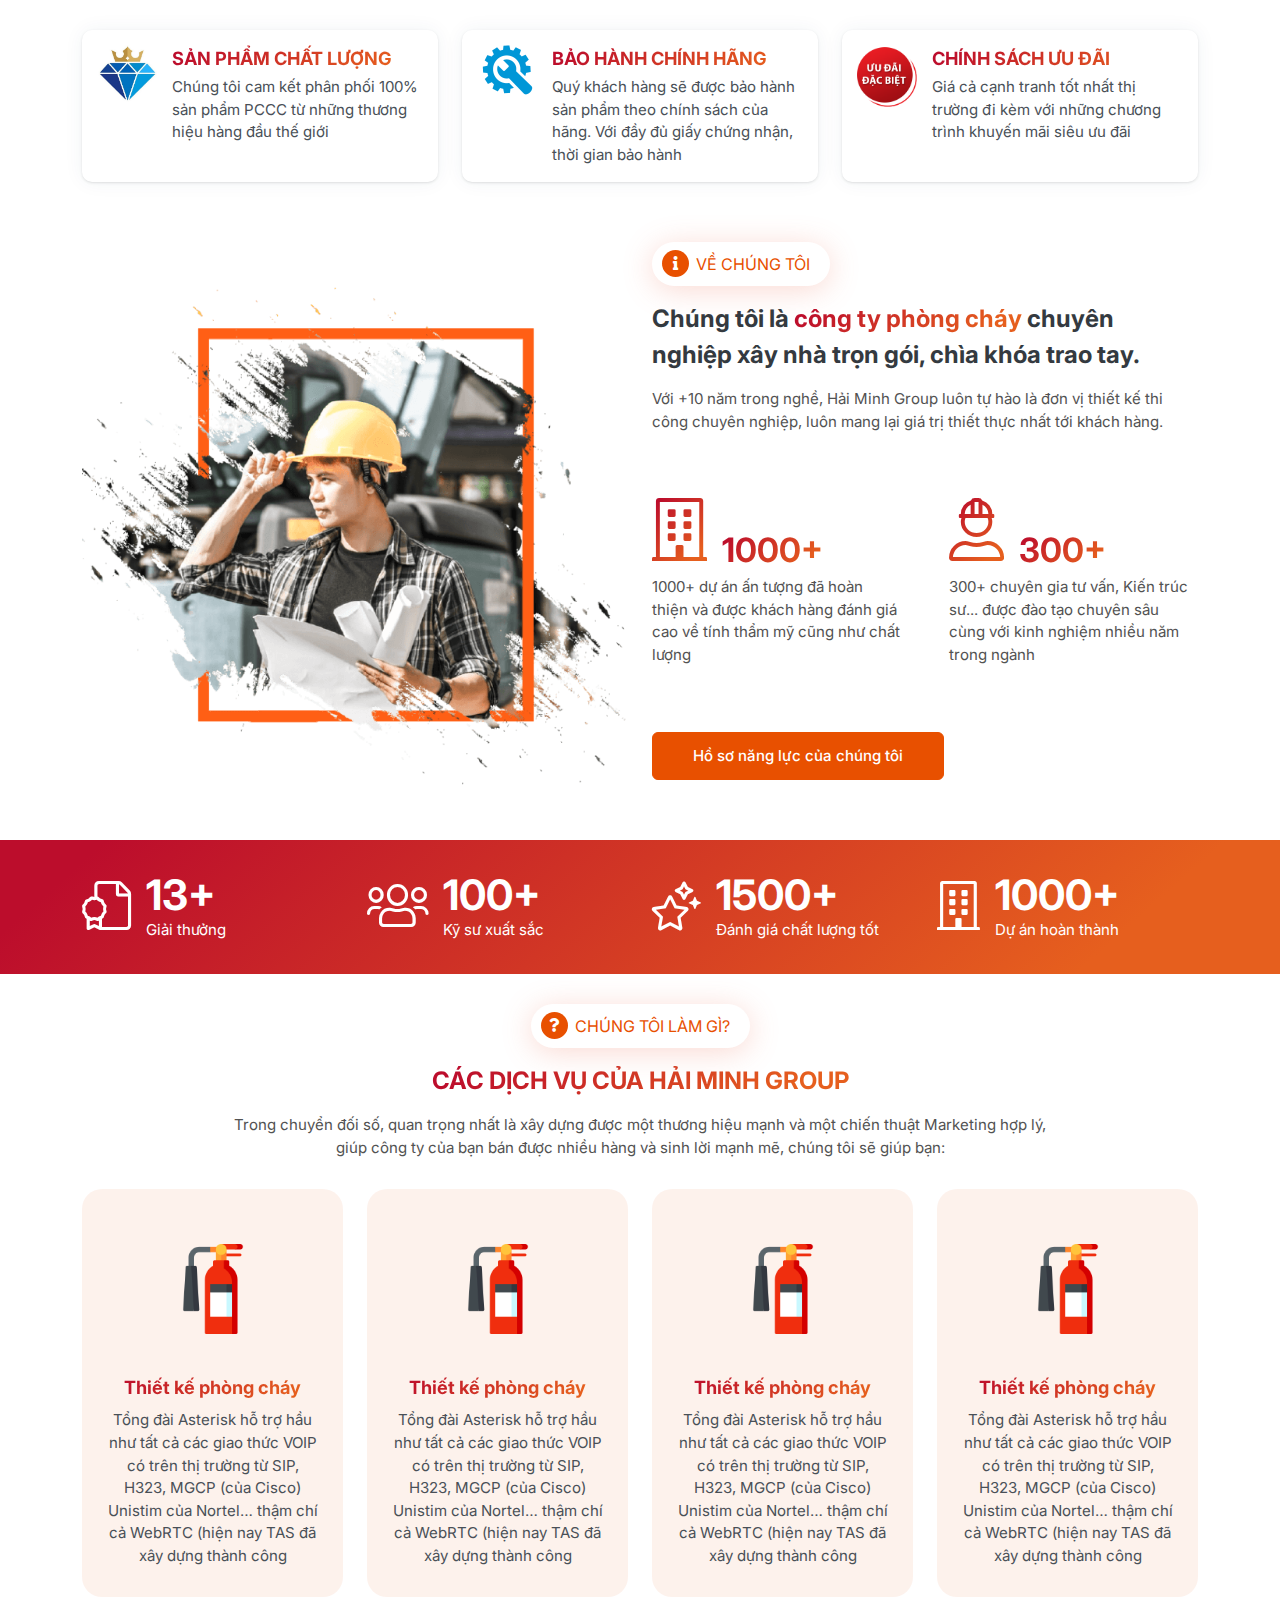
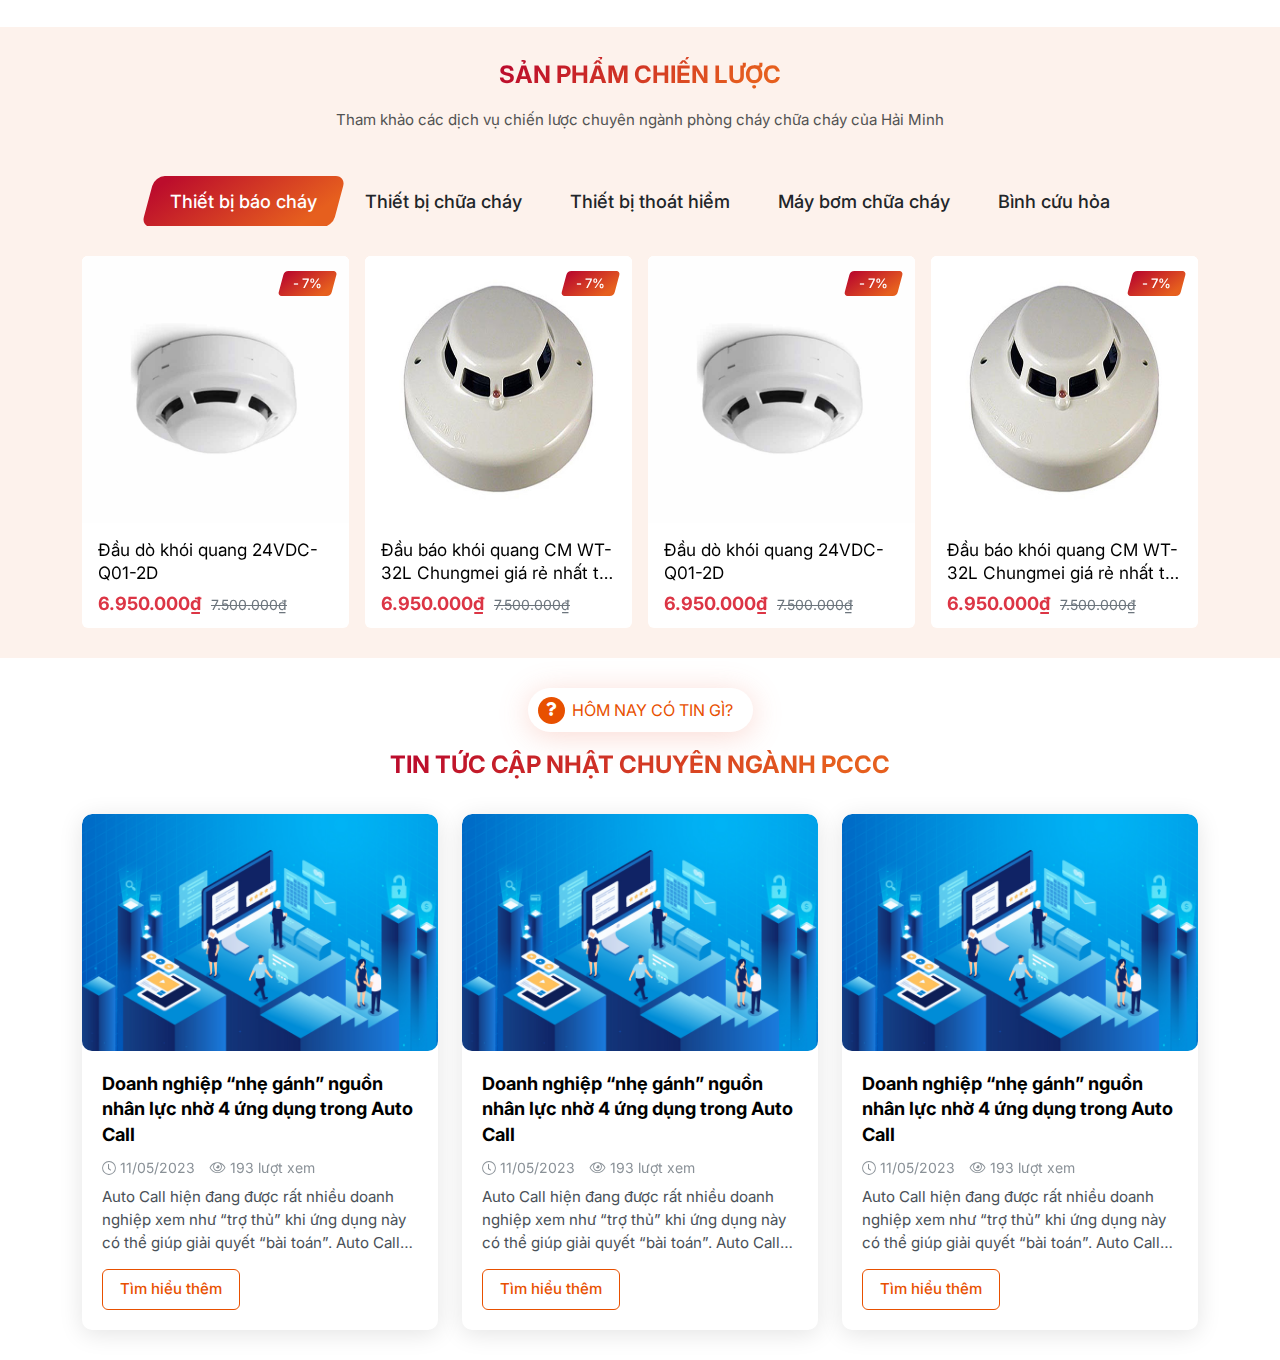
==== index.html @ a5d6d43e "Update" ====
<!DOCTYPE html>
<html lang="vi">
<head>
	<meta charset="UTF-8">
	<meta name="viewport"
	      content="width=device-width, user-scalable=no, initial-scale=1.0, maximum-scale=1.0, minimum-scale=1.0">

	<title>Template Phòng Cháy</title>
	<meta name="description" content="Template Phòng Cháy">
	<meta name="author" content="">

	<meta property="og:title" content="Template Phòng Cháy">
	<meta property="og:type" content="website">
	<meta property="og:url" content="">
	<meta property="og:description" content="Template Phòng Cháy">
	<meta property="og:image" content="">

	<link rel="preconnect" href="https://fonts.googleapis.com">
	<link rel="preconnect" href="https://fonts.gstatic.com" crossorigin>
	<link href="https://fonts.googleapis.com/css2?family=Inter:wght@100;200;300;400;500;600;700;800;900&display=swap"
	      rel="stylesheet">

	<link rel="icon" href="./assets/images/favicon.png">
	<link rel="apple-touch-icon" href="./assets/images/favicon.png">
	<link rel="stylesheet" href="./assets/plugins/bootstrap/css/bootstrap.min.css">
	<link rel="stylesheet" href="./assets/plugins/swiper/swiper-bundle.min.css">
	<link rel="stylesheet" href="./assets/plugins/fancybox/fancybox.min.css">
	<link rel="stylesheet" href="./assets/fonts/fontawesome/css/all.min.css">
	<link rel="stylesheet" href="./assets/css/base.css">
	<link rel="stylesheet" href="./assets/css/style.css">

	<style>
		:root {
			--primary-color: #e85000;
			--primary-hover: #ee6b20;
			--primary-rgb: 232, 80, 0;
			--secondary-color: #ff0000;
			--secondary-hover: #f10909;
			--secondary-rgb: 255, 0, 0;
			--gradient: linear-gradient(138.62deg, #BC0D2C 7.45%, #E65F1E 85.72%);
		}
	</style>
</head>
<body>

<div id="header" class="header">
	<div class="header-overlay" id="header-overlay"></div>
</div>

<div id="main" class="main">
	<div class="section-gap section-box">
		<div class="container">
			<div class="row g-4 row-cols-md-3">
				<div class="col">
					<div class="box-item hstack gap-15px align-items-start">
						<div class="box-item_icon flex-shrink-0">
							<img src="./assets/images/icon/kim-cuong.jpg" class="img-fluid" alt="">
						</div>
						<div class="box-item_content">
							<div class="box-item_title">
								SẢN PHẨM CHẤT LƯỢNG
							</div>
							<div class="box-item_text">
								Chúng tôi cam kết phân phối 100% sản phẩm PCCC từ những thương hiệu hàng đầu thế giới
							</div>
						</div>
					</div>
				</div>
				<div class="col">
					<div class="box-item hstack gap-15px align-items-start">
						<div class="box-item_icon flex-shrink-0">
							<img src="./assets/images/icon/sua-chua.png" class="img-fluid" alt="">
						</div>
						<div class="box-item_content">
							<div class="box-item_title">
								BẢO HÀNH CHÍNH HÃNG
							</div>
							<div class="box-item_text">
								Quý khách hàng sẽ được bảo hành sản phẩm theo chính sách của hãng. Với đầy đủ giấy chứng
								nhận, thời gian bảo hành
							</div>
						</div>
					</div>
				</div>
				<div class="col">
					<div class="box-item hstack gap-15px align-items-start">
						<div class="box-item_icon flex-shrink-0">
							<img src="./assets/images/icon/icon-uu-dai.png" class="img-fluid" alt="">
						</div>
						<div class="box-item_content">
							<div class="box-item_title">
								CHÍNH SÁCH ƯU ĐÃI
							</div>
							<div class="box-item_text">
								Giá cả cạnh tranh tốt nhất thị trường đi kèm với những chương trình khuyến mãi siêu ưu
								đãi
							</div>
						</div>
					</div>
				</div>
			</div>
		</div>
	</div>
	<div class="section-gap section-us">
		<div class="container">
			<div class="row align-items-center flex-column-reverse flex-lg-row">
				<div class="col-lg-6">
					<img src="./assets/images/icon/bg-us.png" class="w-100 img-fluid" alt="">
				</div>
				<div class="col-lg-6">
					<div class="section-heading text-lg-start">
						<div class="heading-sub me-lg-auto">
							<div class="heading-sub_icon">
								<i class="fas fa-info"></i>
							</div>
							<div class="heading-sub_text">
								VỀ CHÚNG TÔI
							</div>
						</div>
						<div class="heading-title heading-title_black">
							Chúng tôi là&nbsp;<span>công ty phòng cháy</span>&nbsp;chuyên nghiệp xây nhà trọn gói, chìa
							khóa trao tay.
						</div>
						<div class="heading-text">
							Với +10 năm trong nghề, Hải Minh Group luôn tự hào là đơn vị thiết kế thi công chuyên
							nghiệp, luôn mang lại giá trị thiết thực nhất tới khách hàng.
						</div>
						<div class="us-inner">
							<div class="row g-5">
								<div class="col-lg-6">
									<div class="us-card gap-15px card border-0 bg-transparent p-0 rounded-0">
										<div class="card-content hstack align-items-end gap-15px">
											<div class="card-icon">
												<i class="fal fa-building"></i>
											</div>
											<div class="card-value">
												1000+
											</div>
										</div>
										<div class="card-text">
											1000+ dự án ấn tượng đã hoàn thiện và được khách hàng đánh giá cao về tính
											thẩm mỹ cũng như chất lượng
										</div>
									</div>
								</div>
								<div class="col-lg-6">
									<div class="us-card gap-15px card border-0 bg-transparent p-0 rounded-0">
										<div class="card-content hstack align-items-end gap-15px">
											<div class="card-icon">
												<i class="fal fa-user-hard-hat"></i>
											</div>
											<div class="card-value">
												300+
											</div>
										</div>
										<div class="card-text">
											300+ chuyên gia tư vấn, Kiến trúc sư... được đào tạo chuyên sâu cùng với
											kinh nghiệm nhiều năm trong ngành
										</div>
									</div>
								</div>
							</div>
						</div>
						<div class="heading-button me-lg-auto">
							<a href="" class="button-theme button-theme_primary button-theme_large">
								Hồ sơ năng lực của chúng tôi
							</a>
						</div>
					</div>
				</div>
			</div>
		</div>
	</div>
	<div class="section-gap section-counter">
		<div class="container">
			<div class="row g-4 row-cols-lg-4 row-col-2">
				<div class="col">
					<div class="counter-card hstack text-white gap-15px card border-0 bg-transparent p-0 rounded-0">
						<div class="card-icon">
							<i class="fal fa-file-certificate"></i>
						</div>
						<div class="card-content">
							<div class="card-value">
								13+
							</div>
							<div class="card-text">
								Giải thưởng
							</div>
						</div>
					</div>
				</div>
				<div class="col">
					<div class="counter-card hstack text-white gap-15px card border-0 bg-transparent p-0 rounded-0">
						<div class="card-icon">
							<i class="fal fa-users"></i>
						</div>
						<div class="card-content">
							<div class="card-value">
								100+
							</div>
							<div class="card-text">
								Kỹ sư xuất sắc
							</div>
						</div>
					</div>
				</div>
				<div class="col">
					<div class="counter-card hstack text-white gap-15px card border-0 bg-transparent p-0 rounded-0">
						<div class="card-icon">
							<i class="fal fa-stars"></i>
						</div>
						<div class="card-content">
							<div class="card-value">
								1500+
							</div>
							<div class="card-text">
								Đánh giá chất lượng tốt
							</div>
						</div>
					</div>
				</div>
				<div class="col">
					<div class="counter-card hstack text-white gap-15px card border-0 bg-transparent p-0 rounded-0">
						<div class="card-icon">
							<i class="fal fa-building"></i>
						</div>
						<div class="card-content">
							<div class="card-value">
								1000+
							</div>
							<div class="card-text">
								Dự án hoàn thành
							</div>
						</div>
					</div>
				</div>
			</div>
		</div>
	</div>
	<div class="section-gap section-introduction">
		<div class="container">
			<div class="section-heading">
				<div class="heading-sub">
					<div class="heading-sub_icon">
						<i class="fas fa-question"></i>
					</div>
					<div class="heading-sub_text">
						CHÚNG TÔI LÀM GÌ?
					</div>
				</div>
				<div class="heading-title">
					CÁC DỊCH VỤ CỦA HẢI MINH GROUP
				</div>
				<div class="heading-text">
					Trong chuyển đối số, quan trọng nhất là xây dựng được một thương hiệu mạnh và một chiến thuật
					Marketing hợp lý,<br>
					giúp công ty của bạn bán được nhiều hàng và sinh lời mạnh mẽ, chúng tôi sẽ giúp bạn:
				</div>
			</div>
			<div class="row g-4 row-cols-lg-4 row-cols-md-2">
				<div class="col">
					<div class="introduction-card card gap-15px justify-content-center text-center border-0 position-relative overflow-hidden">
						<div class="card-icon rounded-circle hstack justify-content-center">
							<img src="./assets/images/icon/fire-extinguisher.png" class="img-fluid" alt="">
						</div>
						<div class="card-body p-0">
							<div class="card-title">
								Thiết kế phòng cháy
							</div>
							<div class="card-text">
								Tổng đài Asterisk hỗ trợ hầu như tất cả các giao thức VOIP có trên thị trường từ SIP,
								H323, MGCP (của Cisco) Unistim của Nortel… thậm chí cả WebRTC (hiện nay TAS đã xây dựng
								thành công
							</div>
						</div>
					</div>
				</div>
				<div class="col">
					<div class="introduction-card card gap-15px justify-content-center text-center border-0 position-relative overflow-hidden">
						<div class="card-icon rounded-circle hstack justify-content-center">
							<img src="./assets/images/icon/fire-extinguisher.png" class="img-fluid" alt="">
						</div>
						<div class="card-body p-0">
							<div class="card-title">
								Thiết kế phòng cháy
							</div>
							<div class="card-text">
								Tổng đài Asterisk hỗ trợ hầu như tất cả các giao thức VOIP có trên thị trường từ SIP,
								H323, MGCP (của Cisco) Unistim của Nortel… thậm chí cả WebRTC (hiện nay TAS đã xây dựng
								thành công
							</div>
						</div>
					</div>
				</div>
				<div class="col">
					<div class="introduction-card card gap-15px justify-content-center text-center border-0 position-relative overflow-hidden">
						<div class="card-icon rounded-circle hstack justify-content-center">
							<img src="./assets/images/icon/fire-extinguisher.png" class="img-fluid" alt="">
						</div>
						<div class="card-body p-0">
							<div class="card-title">
								Thiết kế phòng cháy
							</div>
							<div class="card-text">
								Tổng đài Asterisk hỗ trợ hầu như tất cả các giao thức VOIP có trên thị trường từ SIP,
								H323, MGCP (của Cisco) Unistim của Nortel… thậm chí cả WebRTC (hiện nay TAS đã xây dựng
								thành công
							</div>
						</div>
					</div>
				</div>
				<div class="col">
					<div class="introduction-card card gap-15px justify-content-center text-center border-0 position-relative overflow-hidden">
						<div class="card-icon rounded-circle hstack justify-content-center">
							<img src="./assets/images/icon/fire-extinguisher.png" class="img-fluid" alt="">
						</div>
						<div class="card-body p-0">
							<div class="card-title">
								Thiết kế phòng cháy
							</div>
							<div class="card-text">
								Tổng đài Asterisk hỗ trợ hầu như tất cả các giao thức VOIP có trên thị trường từ SIP,
								H323, MGCP (của Cisco) Unistim của Nortel… thậm chí cả WebRTC (hiện nay TAS đã xây dựng
								thành công
							</div>
						</div>
					</div>
				</div>
			</div>
		</div>
	</div>
	<div class="section-gap section-product">
		<div class="container">
			<div class="section-heading">
				<div class="heading-title">
					SẢN PHẨM CHIẾN LƯỢC
				</div>
				<div class="heading-text">
					Tham khảo các dịch vụ chiến lược chuyên ngành phòng cháy chữa cháy của Hải Minh
				</div>
				<div class="heading-tabs">
					<ul class="nav nav-tabs mb-0 border-bottom-0">
						<li class="nav-item">
							<button class="nav-link active" data-bs-toggle="tab" data-bs-target="#thiet-bi-bao-chay"
							        type="button">
								<span>
									Thiết bị báo cháy
								</span>
							</button>
						</li>
						<li class="nav-item">
							<button class="nav-link" data-bs-toggle="tab" data-bs-target="#thiet-bi-chua-chay"
							        type="button">
								<span>
									Thiết bị chữa cháy
								</span>
							</button>
						</li>
						<li class="nav-item">
							<button class="nav-link" data-bs-toggle="tab" data-bs-target="#thiet-bi-thoat-hiem"
							        type="button">
								<span>
									Thiết bị thoát hiểm
								</span>
							</button>
						</li>
						<li class="nav-item">
							<button class="nav-link" data-bs-toggle="tab" data-bs-target="#may-bom-chua-chay"
							        type="button">
								<span>
									Máy bơm chữa cháy
								</span>
							</button>
						</li>
						<li class="nav-item">
							<button class="nav-link" data-bs-toggle="tab" data-bs-target="#binh-cuu-hoa"
							        type="button">
								<span>
									Bình cứu hỏa
								</span>
							</button>
						</li>
					</ul>
				</div>
			</div>
			<div class="tab-content">
				<div class="tab-pane fade active show" id="thiet-bi-bao-chay">
					<div class="position-relative slider-theme slider-tabs" id="slider-thiet-bi-bao-chay">
						<div class="swiper">
							<div class="swiper-wrapper">
								<div class="swiper-slide">
									<div class="product-card card h-100 border-0 rounded-2 position-relative overflow-hidden zi-1 bg-white transition-default">
										<div class="card-header position-relative overflow-hidden p-0 border-0 rounded-0 bg-white">
											<div class="ratio ratio-1x1">
												<img src="./assets/images/product/dau-do-khoi-quang-24vdc-q01-2.jpg"
												     class="img-fluid card-image" alt="">
											</div>
											<div class="card-badge position-absolute zi-1">
												<span>- 7%</span>
											</div>
											<div class="card-cart position-absolute transition-default zi-3">
												<button class="button-theme button-theme_primary w-100 rounded-0 buttonCart">
													<i class="fas fa-shopping-bag lh-base me-1"></i>Thêm giỏ hàng
												</button>
											</div>
										</div>
										<div class="card-body vstack gap-10px">
											<div class="card-title mb-0 limit transition-default">
												Đầu dò khói quang 24VDC-Q01-2D
											</div>
											<div class="card-price mt-auto hstack gap-10px">
												<div class="price-current fw-bold">6.950.000₫</div>
												<div class="price-old align-self-end text-decoration-line-through">
													7.500.000₫
												</div>
											</div>
										</div>
										<a href="" class="stretched-link"></a>
									</div>
								</div>
								<div class="swiper-slide">
									<div class="product-card card h-100 border-0 rounded-2 position-relative overflow-hidden zi-1 bg-white transition-default">
										<div class="card-header position-relative overflow-hidden p-0 border-0 rounded-0 bg-white">
											<div class="ratio ratio-1x1">
												<img src="./assets/images/product/Dau-bao-khoi-CM-1.jpg"
												     class="img-fluid card-image" alt="">
											</div>
											<div class="card-badge position-absolute zi-1">
												<span>- 7%</span>
											</div>
											<div class="card-cart position-absolute transition-default zi-3">
												<button class="button-theme button-theme_primary w-100 rounded-0 buttonCart">
													<i class="fas fa-shopping-bag lh-base me-1"></i>Thêm giỏ hàng
												</button>
											</div>
										</div>
										<div class="card-body vstack gap-10px">
											<div class="card-title mb-0 limit transition-default">
												Đầu báo khói quang CM WT-32L Chungmei giá rẻ nhất thị trường Việt Nam
											</div>
											<div class="card-price mt-auto hstack gap-10px">
												<div class="price-current fw-bold">6.950.000₫</div>
												<div class="price-old align-self-end text-decoration-line-through">
													7.500.000₫
												</div>
											</div>
										</div>
										<a href="" class="stretched-link"></a>
									</div>
								</div>
								<div class="swiper-slide">
									<div class="product-card card h-100 border-0 rounded-2 position-relative overflow-hidden zi-1 bg-white transition-default">
										<div class="card-header position-relative overflow-hidden p-0 border-0 rounded-0 bg-white">
											<div class="ratio ratio-1x1">
												<img src="./assets/images/product/dau-do-khoi-quang-24vdc-q01-2.jpg"
												     class="img-fluid card-image" alt="">
											</div>
											<div class="card-badge position-absolute zi-1">
												<span>- 7%</span>
											</div>
											<div class="card-cart position-absolute transition-default zi-3">
												<button class="button-theme button-theme_primary w-100 rounded-0 buttonCart">
													<i class="fas fa-shopping-bag lh-base me-1"></i>Thêm giỏ hàng
												</button>
											</div>
										</div>
										<div class="card-body vstack gap-10px">
											<div class="card-title mb-0 limit transition-default">
												Đầu dò khói quang 24VDC-Q01-2D
											</div>
											<div class="card-price mt-auto hstack gap-10px">
												<div class="price-current fw-bold">6.950.000₫</div>
												<div class="price-old align-self-end text-decoration-line-through">
													7.500.000₫
												</div>
											</div>
										</div>
										<a href="" class="stretched-link"></a>
									</div>
								</div>
								<div class="swiper-slide">
									<div class="product-card card h-100 border-0 rounded-2 position-relative overflow-hidden zi-1 bg-white transition-default">
										<div class="card-header position-relative overflow-hidden p-0 border-0 rounded-0 bg-white">
											<div class="ratio ratio-1x1">
												<img src="./assets/images/product/Dau-bao-khoi-CM-1.jpg"
												     class="img-fluid card-image" alt="">
											</div>
											<div class="card-badge position-absolute zi-1">
												<span>- 7%</span>
											</div>
											<div class="card-cart position-absolute transition-default zi-3">
												<button class="button-theme button-theme_primary w-100 rounded-0 buttonCart">
													<i class="fas fa-shopping-bag lh-base me-1"></i>Thêm giỏ hàng
												</button>
											</div>
										</div>
										<div class="card-body vstack gap-10px">
											<div class="card-title mb-0 limit transition-default">
												Đầu báo khói quang CM WT-32L Chungmei giá rẻ nhất thị trường Việt Nam
											</div>
											<div class="card-price mt-auto hstack gap-10px">
												<div class="price-current fw-bold">6.950.000₫</div>
												<div class="price-old align-self-end text-decoration-line-through">
													7.500.000₫
												</div>
											</div>
										</div>
										<a href="" class="stretched-link"></a>
									</div>
								</div>
								<div class="swiper-slide">
									<div class="product-card card h-100 border-0 rounded-2 position-relative overflow-hidden zi-1 bg-white transition-default">
										<div class="card-header position-relative overflow-hidden p-0 border-0 rounded-0 bg-white">
											<div class="ratio ratio-1x1">
												<img src="./assets/images/product/dau-do-khoi-quang-24vdc-q01-2.jpg"
												     class="img-fluid card-image" alt="">
											</div>
											<div class="card-badge position-absolute zi-1">
												<span>- 7%</span>
											</div>
											<div class="card-cart position-absolute transition-default zi-3">
												<button class="button-theme button-theme_primary w-100 rounded-0 buttonCart">
													<i class="fas fa-shopping-bag lh-base me-1"></i>Thêm giỏ hàng
												</button>
											</div>
										</div>
										<div class="card-body vstack gap-10px">
											<div class="card-title mb-0 limit transition-default">
												Đầu dò khói quang 24VDC-Q01-2D
											</div>
											<div class="card-price mt-auto hstack gap-10px">
												<div class="price-current fw-bold">6.950.000₫</div>
												<div class="price-old align-self-end text-decoration-line-through">
													7.500.000₫
												</div>
											</div>
										</div>
										<a href="" class="stretched-link"></a>
									</div>
								</div>
								<div class="swiper-slide">
									<div class="product-card card h-100 border-0 rounded-2 position-relative overflow-hidden zi-1 bg-white transition-default">
										<div class="card-header position-relative overflow-hidden p-0 border-0 rounded-0 bg-white">
											<div class="ratio ratio-1x1">
												<img src="./assets/images/product/Dau-bao-khoi-CM-1.jpg"
												     class="img-fluid card-image" alt="">
											</div>
											<div class="card-badge position-absolute zi-1">
												<span>- 7%</span>
											</div>
											<div class="card-cart position-absolute transition-default zi-3">
												<button class="button-theme button-theme_primary w-100 rounded-0 buttonCart">
													<i class="fas fa-shopping-bag lh-base me-1"></i>Thêm giỏ hàng
												</button>
											</div>
										</div>
										<div class="card-body vstack gap-10px">
											<div class="card-title mb-0 limit transition-default">
												Đầu báo khói quang CM WT-32L Chungmei giá rẻ nhất thị trường Việt Nam
											</div>
											<div class="card-price mt-auto hstack gap-10px">
												<div class="price-current fw-bold">6.950.000₫</div>
												<div class="price-old align-self-end text-decoration-line-through">
													7.500.000₫
												</div>
											</div>
										</div>
										<a href="" class="stretched-link"></a>
									</div>
								</div>
								<div class="swiper-slide">
									<div class="product-card card h-100 border-0 rounded-2 position-relative overflow-hidden zi-1 bg-white transition-default">
										<div class="card-header position-relative overflow-hidden p-0 border-0 rounded-0 bg-white">
											<div class="ratio ratio-1x1">
												<img src="./assets/images/product/dau-do-khoi-quang-24vdc-q01-2.jpg"
												     class="img-fluid card-image" alt="">
											</div>
											<div class="card-badge position-absolute zi-1">
												<span>- 7%</span>
											</div>
											<div class="card-cart position-absolute transition-default zi-3">
												<button class="button-theme button-theme_primary w-100 rounded-0 buttonCart">
													<i class="fas fa-shopping-bag lh-base me-1"></i>Thêm giỏ hàng
												</button>
											</div>
										</div>
										<div class="card-body vstack gap-10px">
											<div class="card-title mb-0 limit transition-default">
												Đầu dò khói quang 24VDC-Q01-2D
											</div>
											<div class="card-price mt-auto hstack gap-10px">
												<div class="price-current fw-bold">6.950.000₫</div>
												<div class="price-old align-self-end text-decoration-line-through">
													7.500.000₫
												</div>
											</div>
										</div>
										<a href="" class="stretched-link"></a>
									</div>
								</div>
								<div class="swiper-slide">
									<div class="product-card card h-100 border-0 rounded-2 position-relative overflow-hidden zi-1 bg-white transition-default">
										<div class="card-header position-relative overflow-hidden p-0 border-0 rounded-0 bg-white">
											<div class="ratio ratio-1x1">
												<img src="./assets/images/product/Dau-bao-khoi-CM-1.jpg"
												     class="img-fluid card-image" alt="">
											</div>
											<div class="card-badge position-absolute zi-1">
												<span>- 7%</span>
											</div>
											<div class="card-cart position-absolute transition-default zi-3">
												<button class="button-theme button-theme_primary w-100 rounded-0 buttonCart">
													<i class="fas fa-shopping-bag lh-base me-1"></i>Thêm giỏ hàng
												</button>
											</div>
										</div>
										<div class="card-body vstack gap-10px">
											<div class="card-title mb-0 limit transition-default">
												Đầu báo khói quang CM WT-32L Chungmei giá rẻ nhất thị trường Việt Nam
											</div>
											<div class="card-price mt-auto hstack gap-10px">
												<div class="price-current fw-bold">6.950.000₫</div>
												<div class="price-old align-self-end text-decoration-line-through">
													7.500.000₫
												</div>
											</div>
										</div>
										<a href="" class="stretched-link"></a>
									</div>
								</div>
							</div>
						</div>
					</div>
				</div>
				<div class="tab-pane fade" id="thiet-bi-chua-chay">
					<div class="position-relative slider-theme slider-tabs" id="slider-thiet-bi-chua-chay">
						<div class="swiper">
							<div class="swiper-wrapper">
								<div class="swiper-slide">
									<div class="product-card card h-100 border-0 rounded-2 position-relative overflow-hidden zi-1 bg-white transition-default">
										<div class="card-header position-relative overflow-hidden p-0 border-0 rounded-0 bg-white">
											<div class="ratio ratio-1x1">
												<img src="./assets/images/product/Dau-bao-khoi-CM-1.jpg"
												     class="img-fluid card-image" alt="">
											</div>
											<div class="card-badge position-absolute zi-1">
												<span>- 7%</span>
											</div>
											<div class="card-cart position-absolute transition-default zi-3">
												<button class="button-theme button-theme_primary w-100 rounded-0 buttonCart">
													<i class="fas fa-shopping-bag lh-base me-1"></i>Thêm giỏ hàng
												</button>
											</div>
										</div>
										<div class="card-body vstack gap-10px">
											<div class="card-title mb-0 limit transition-default">
												Đầu báo khói quang CM WT-32L Chungmei giá rẻ nhất thị trường Việt Nam
											</div>
											<div class="card-price mt-auto hstack gap-10px">
												<div class="price-current fw-bold">6.950.000₫</div>
												<div class="price-old align-self-end text-decoration-line-through">
													7.500.000₫
												</div>
											</div>
										</div>
										<a href="" class="stretched-link"></a>
									</div>
								</div>
								<div class="swiper-slide">
									<div class="product-card card h-100 border-0 rounded-2 position-relative overflow-hidden zi-1 bg-white transition-default">
										<div class="card-header position-relative overflow-hidden p-0 border-0 rounded-0 bg-white">
											<div class="ratio ratio-1x1">
												<img src="./assets/images/product/dau-do-khoi-quang-24vdc-q01-2.jpg"
												     class="img-fluid card-image" alt="">
											</div>
											<div class="card-badge position-absolute zi-1">
												<span>- 7%</span>
											</div>
											<div class="card-cart position-absolute transition-default zi-3">
												<button class="button-theme button-theme_primary w-100 rounded-0 buttonCart">
													<i class="fas fa-shopping-bag lh-base me-1"></i>Thêm giỏ hàng
												</button>
											</div>
										</div>
										<div class="card-body vstack gap-10px">
											<div class="card-title mb-0 limit transition-default">
												Đầu dò khói quang 24VDC-Q01-2D
											</div>
											<div class="card-price mt-auto hstack gap-10px">
												<div class="price-current fw-bold">6.950.000₫</div>
												<div class="price-old align-self-end text-decoration-line-through">
													7.500.000₫
												</div>
											</div>
										</div>
										<a href="" class="stretched-link"></a>
									</div>
								</div>
								<div class="swiper-slide">
									<div class="product-card card h-100 border-0 rounded-2 position-relative overflow-hidden zi-1 bg-white transition-default">
										<div class="card-header position-relative overflow-hidden p-0 border-0 rounded-0 bg-white">
											<div class="ratio ratio-1x1">
												<img src="./assets/images/product/Dau-bao-khoi-CM-1.jpg"
												     class="img-fluid card-image" alt="">
											</div>
											<div class="card-badge position-absolute zi-1">
												<span>- 7%</span>
											</div>
											<div class="card-cart position-absolute transition-default zi-3">
												<button class="button-theme button-theme_primary w-100 rounded-0 buttonCart">
													<i class="fas fa-shopping-bag lh-base me-1"></i>Thêm giỏ hàng
												</button>
											</div>
										</div>
										<div class="card-body vstack gap-10px">
											<div class="card-title mb-0 limit transition-default">
												Đầu báo khói quang CM WT-32L Chungmei giá rẻ nhất thị trường Việt Nam
											</div>
											<div class="card-price mt-auto hstack gap-10px">
												<div class="price-current fw-bold">6.950.000₫</div>
												<div class="price-old align-self-end text-decoration-line-through">
													7.500.000₫
												</div>
											</div>
										</div>
										<a href="" class="stretched-link"></a>
									</div>
								</div>
								<div class="swiper-slide">
									<div class="product-card card h-100 border-0 rounded-2 position-relative overflow-hidden zi-1 bg-white transition-default">
										<div class="card-header position-relative overflow-hidden p-0 border-0 rounded-0 bg-white">
											<div class="ratio ratio-1x1">
												<img src="./assets/images/product/dau-do-khoi-quang-24vdc-q01-2.jpg"
												     class="img-fluid card-image" alt="">
											</div>
											<div class="card-badge position-absolute zi-1">
												<span>- 7%</span>
											</div>
											<div class="card-cart position-absolute transition-default zi-3">
												<button class="button-theme button-theme_primary w-100 rounded-0 buttonCart">
													<i class="fas fa-shopping-bag lh-base me-1"></i>Thêm giỏ hàng
												</button>
											</div>
										</div>
										<div class="card-body vstack gap-10px">
											<div class="card-title mb-0 limit transition-default">
												Đầu dò khói quang 24VDC-Q01-2D
											</div>
											<div class="card-price mt-auto hstack gap-10px">
												<div class="price-current fw-bold">6.950.000₫</div>
												<div class="price-old align-self-end text-decoration-line-through">
													7.500.000₫
												</div>
											</div>
										</div>
										<a href="" class="stretched-link"></a>
									</div>
								</div>
							</div>
						</div>
					</div>
				</div>
			</div>
		</div>
	</div>
	<div class="section-gap section-articles">
		<div class="container">
			<div class="section-heading">
				<div class="heading-sub">
					<div class="heading-sub_icon">
						<i class="fas fa-question"></i>
					</div>
					<div class="heading-sub_text">
						HÔM NAY CÓ TIN GÌ?
					</div>
				</div>
				<div class="heading-title">
					TIN TỨC CẬP NHẬT CHUYÊN NGÀNH PCCC
				</div>
			</div>
			<div class="row g-4 row-cols-lg-3 row-cols-sm-2">
				<div class="col">
					<div class="article-card card border-0 bg-white">
						<div class="card-image overflow-hidden">
							<div class="ratio ratio-3x2">
								<img src="./assets/images/articles/Chuyen-doi-so-doanh-nghiep.jpg"
								     class="img-fluid transition-default"
								     alt="">
							</div>
						</div>
						<div class="card-body">
							<div class="card-title">
								Doanh nghiệp “nhẹ gánh” nguồn nhân lực nhờ 4 ứng dụng trong Auto Call
							</div>
							<div class="card-meta">
								<div class="card-meta_item">
									<i class="fal fa-clock"></i>
									11/05/2023
								</div>
								<div class="card-meta_item">
									<i class="fal fa-eye"></i>
									193 lượt xem
								</div>
							</div>
							<div class="card-text limit">
								Auto Call hiện đang được rất nhiều doanh nghiệp xem như “trợ thủ” khi ứng dụng này có
								thể giúp giải quyết “bài toán”. Auto Call hiện đang được rất nhiều doanh nghiệp xem
								như “trợ thủ” khi ứng dụng này có thể giúp giải quyết “bài toán”...
							</div>
							<div class="card-button">
								<span class="button-theme button-theme_gradient">
									<span>
										Tìm hiểu thêm
									</span>
								</span>
							</div>
						</div>
						<a href="" class="stretched-link"></a>
					</div>
				</div>
				<div class="col">
					<div class="article-card card border-0 bg-white">
						<div class="card-image">
							<div class="ratio ratio-3x2">
								<img src="./assets/images/articles/Chuyen-doi-so-doanh-nghiep.jpg"
								     class="img-fluid transition-default"
								     alt="">
							</div>
						</div>
						<div class="card-body">
							<div class="card-title">
								Doanh nghiệp “nhẹ gánh” nguồn nhân lực nhờ 4 ứng dụng trong Auto Call
							</div>
							<div class="card-meta">
								<div class="card-meta_item">
									<i class="fal fa-clock"></i>
									11/05/2023
								</div>
								<div class="card-meta_item">
									<i class="fal fa-eye"></i>
									193 lượt xem
								</div>
							</div>
							<div class="card-text limit">
								Auto Call hiện đang được rất nhiều doanh nghiệp xem như “trợ thủ” khi ứng dụng này có
								thể giúp giải quyết “bài toán”. Auto Call hiện đang được rất nhiều doanh nghiệp xem
								như “trợ thủ” khi ứng dụng này có thể giúp giải quyết “bài toán”...
							</div>
							<div class="card-button">
								<span class="button-theme button-theme_gradient">
									<span>
										Tìm hiểu thêm
									</span>
								</span>
							</div>
						</div>
						<a href="" class="stretched-link"></a>
					</div>
				</div>
				<div class="col">
					<div class="article-card card border-0 bg-white">
						<div class="card-image">
							<div class="ratio ratio-3x2">
								<img src="./assets/images/articles/Chuyen-doi-so-doanh-nghiep.jpg"
								     class="img-fluid transition-default"
								     alt="">
							</div>
						</div>
						<div class="card-body">
							<div class="card-title">
								Doanh nghiệp “nhẹ gánh” nguồn nhân lực nhờ 4 ứng dụng trong Auto Call
							</div>
							<div class="card-meta">
								<div class="card-meta_item">
									<i class="fal fa-clock"></i>
									11/05/2023
								</div>
								<div class="card-meta_item">
									<i class="fal fa-eye"></i>
									193 lượt xem
								</div>
							</div>
							<div class="card-text limit">
								Auto Call hiện đang được rất nhiều doanh nghiệp xem như “trợ thủ” khi ứng dụng này có
								thể giúp giải quyết “bài toán”. Auto Call hiện đang được rất nhiều doanh nghiệp xem
								như “trợ thủ” khi ứng dụng này có thể giúp giải quyết “bài toán”...
							</div>
							<div class="card-button">
								<span class="button-theme button-theme_gradient">
									<span>
										Tìm hiểu thêm
									</span>
								</span>
							</div>
						</div>
						<a href="" class="stretched-link"></a>
					</div>
				</div>
			</div>
		</div>
	</div>
</div>

<footer id="footer" class="footer">
</footer>

<script type=" text/javascript" src="./assets/plugins/jquery.min.js"></script>
<script type="text/javascript"
        src="./assets/plugins/bootstrap/js/bootstrap.bundle.min.js"></script>
<script type="text/javascript" src="./assets/plugins/swiper/swiper-bundle.min.js"></script>
<script type="text/javascript" src="./assets/plugins/fancybox/fancybox.min.js"></script>
<script type="text/javascript" src="./assets/js/app.js"></script>
</body>
</html>
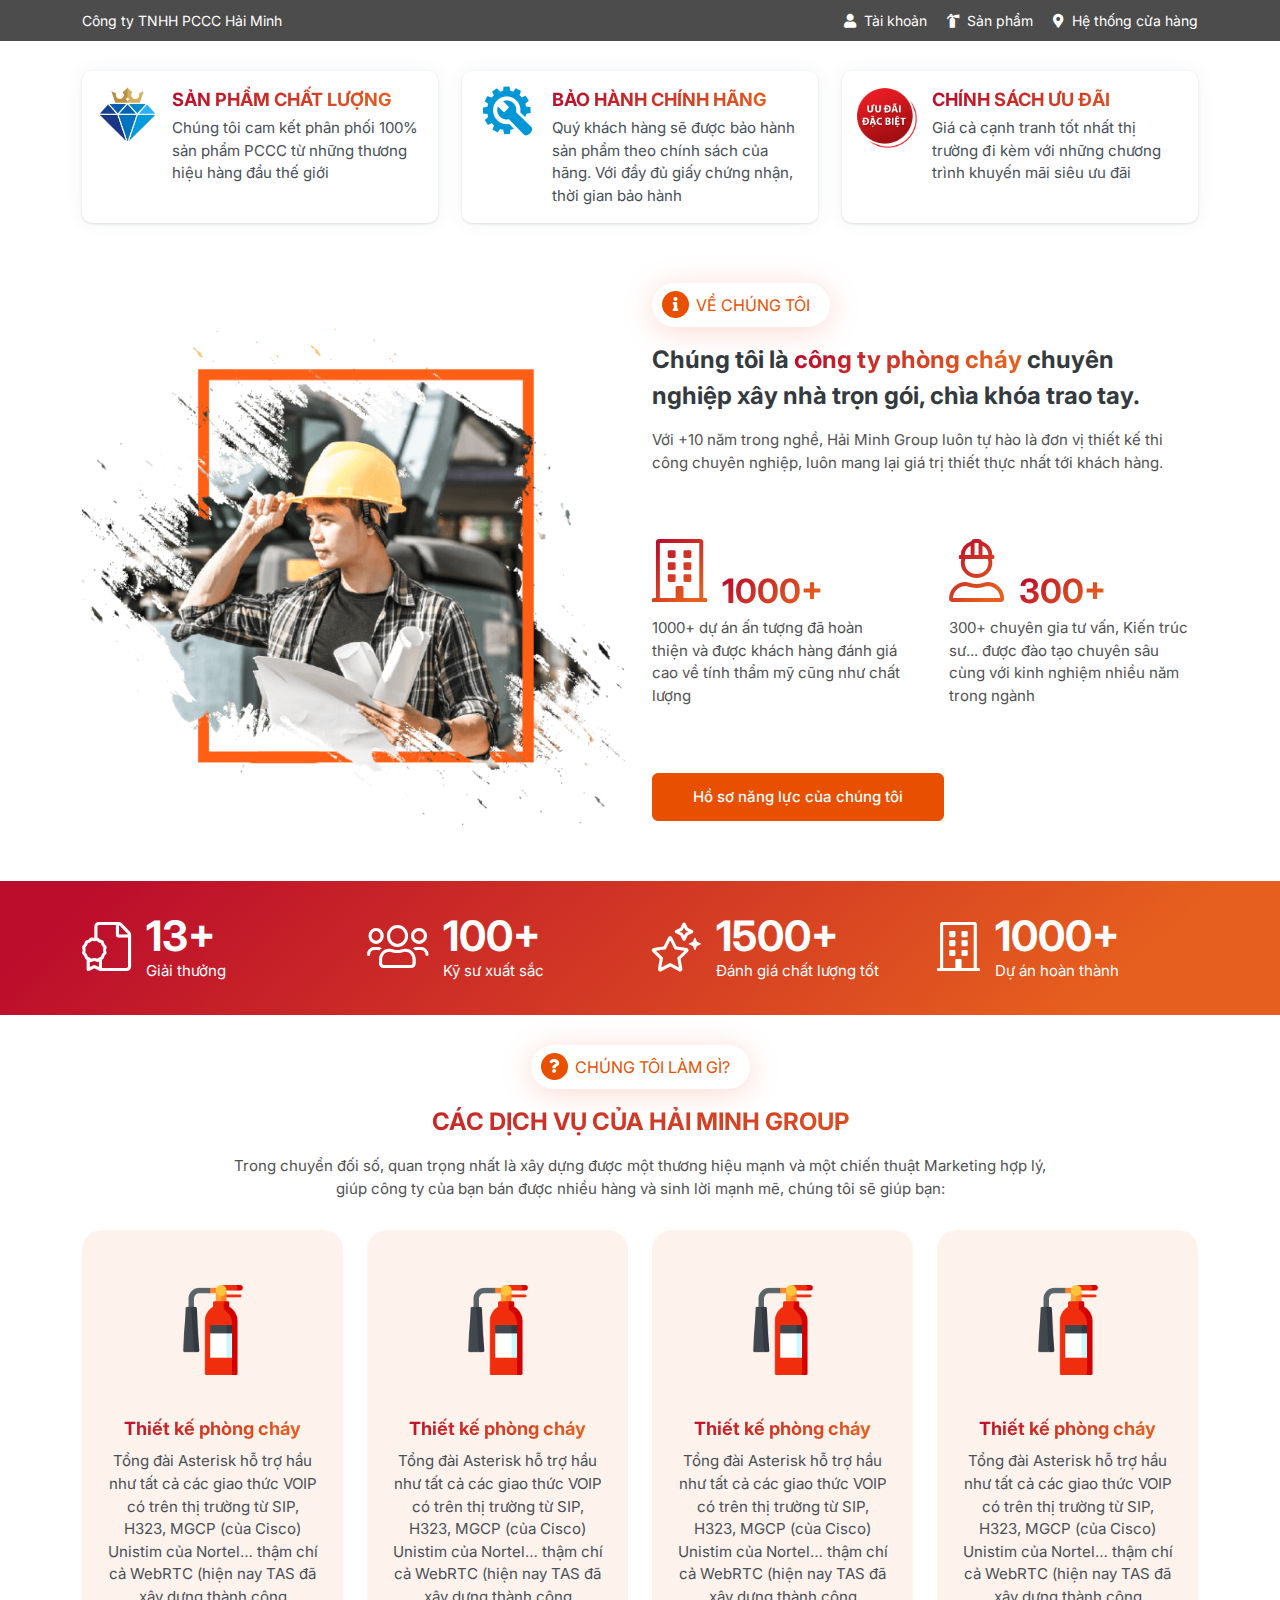
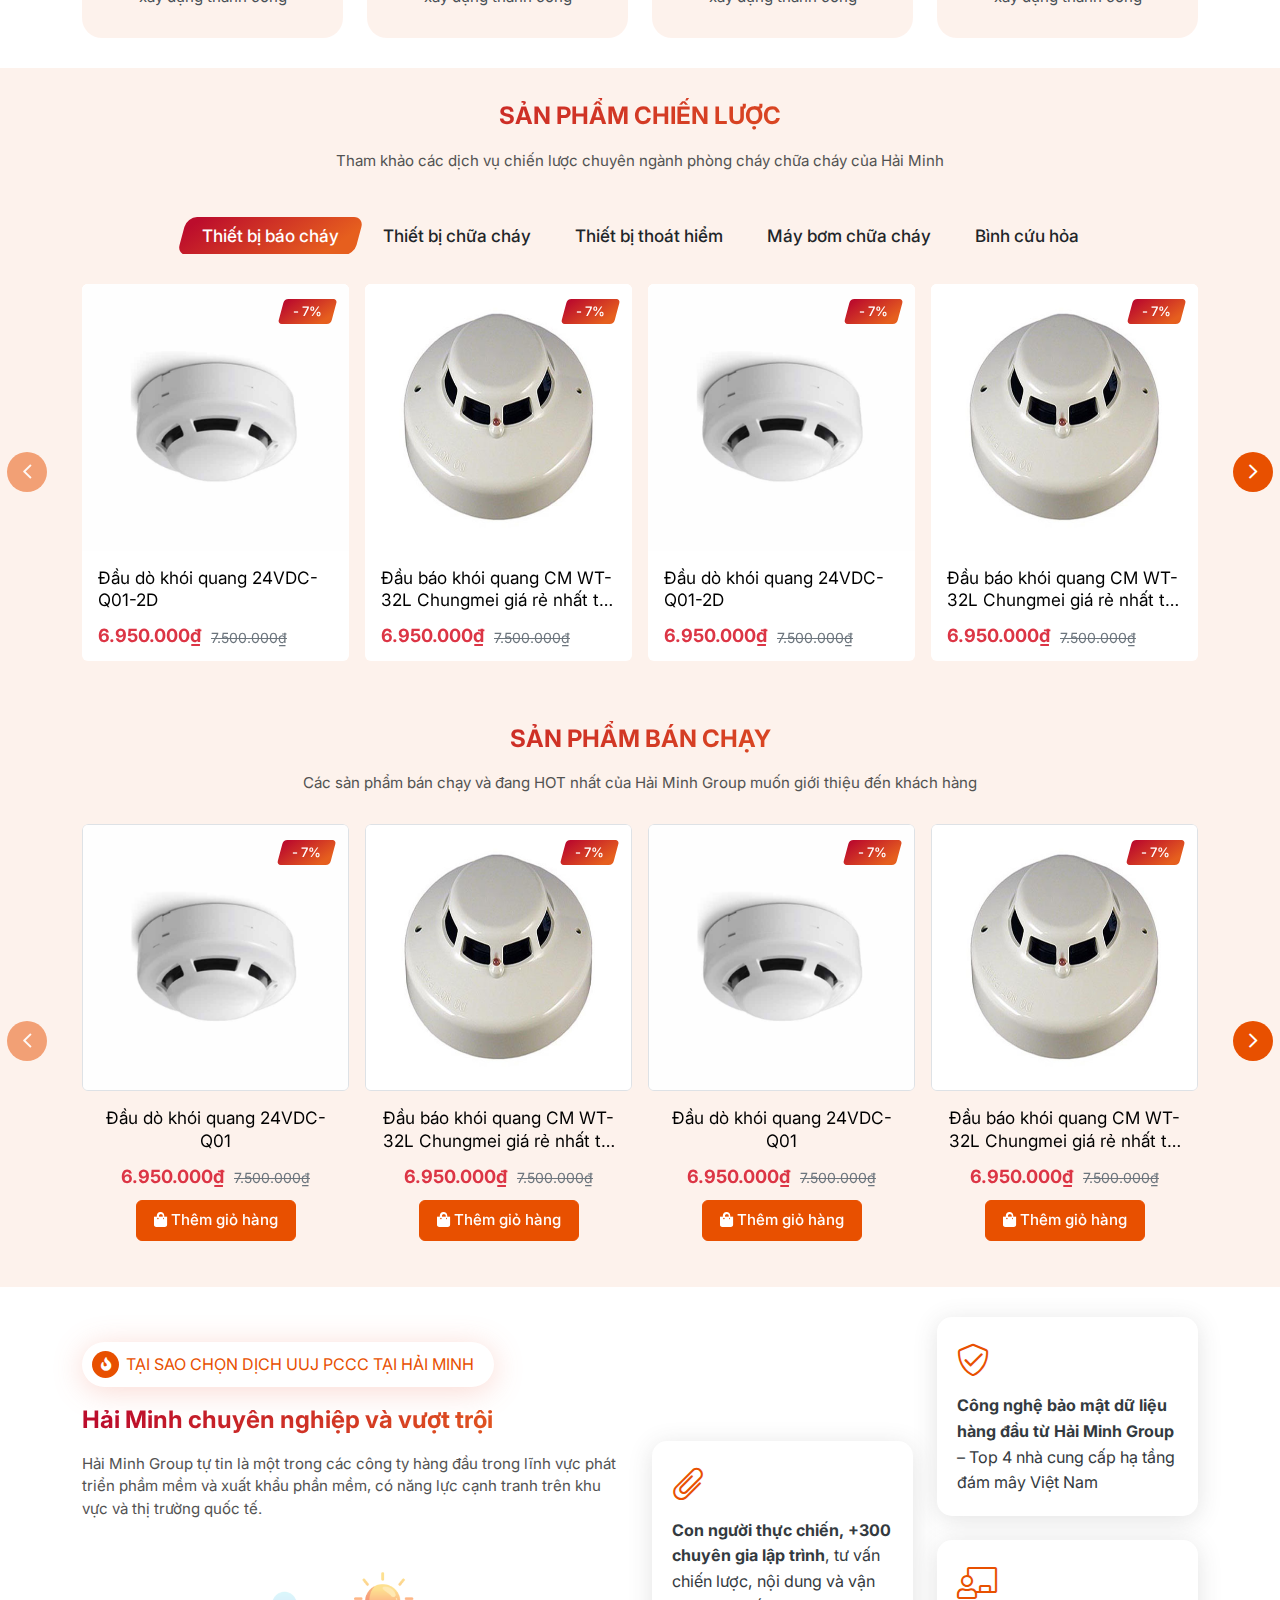
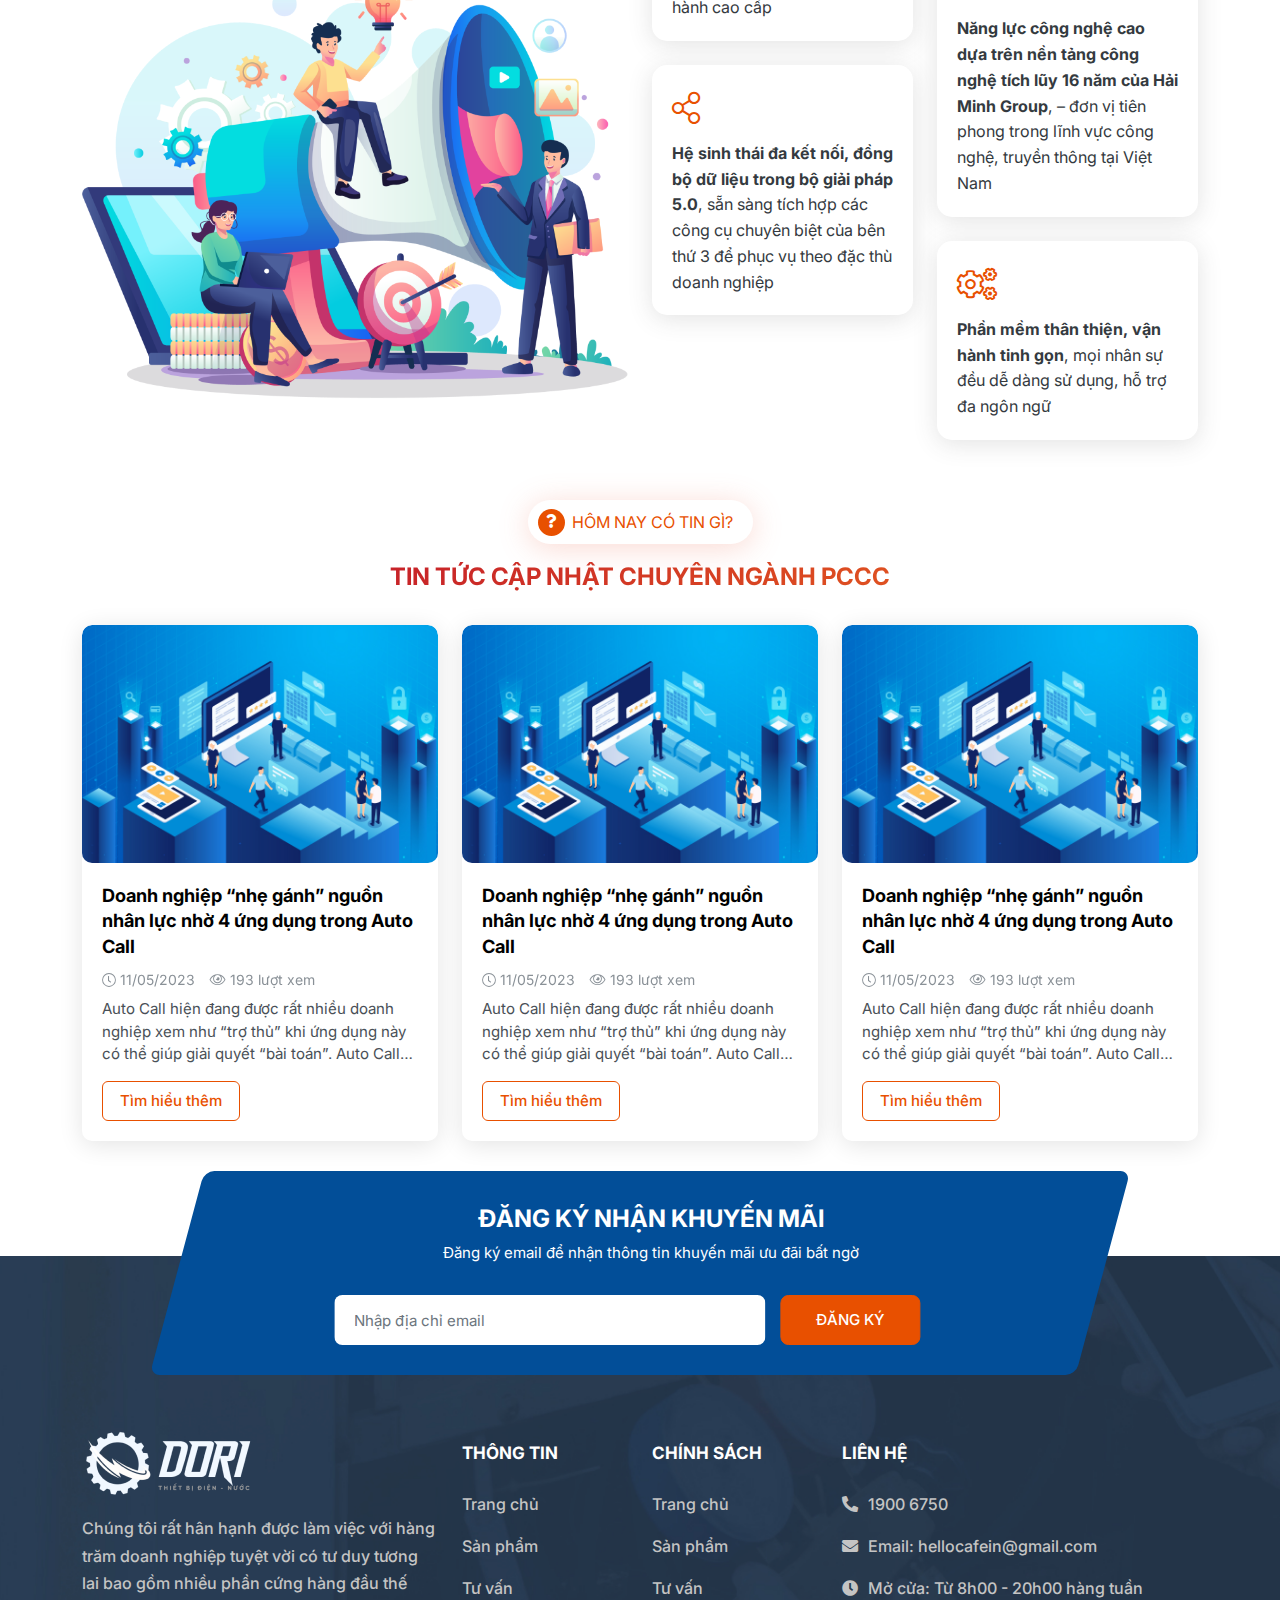
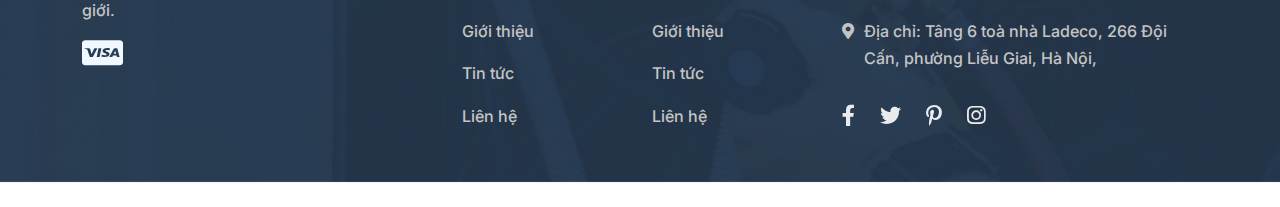
==== commit f4c12de8: "Update" ====
--- a/index.html
+++ b/index.html
@@ -1,907 +1,1394 @@
 <!DOCTYPE html>
 <html lang="vi">
 <head>
-	<meta charset="UTF-8">
-	<meta name="viewport"
-	      content="width=device-width, user-scalable=no, initial-scale=1.0, maximum-scale=1.0, minimum-scale=1.0">
+    <meta charset="UTF-8">
+    <meta name="viewport"
+          content="width=device-width, user-scalable=no, initial-scale=1.0, maximum-scale=1.0, minimum-scale=1.0">
 
-	<title>Template Phòng Cháy</title>
-	<meta name="description" content="Template Phòng Cháy">
-	<meta name="author" content="">
+    <title>Template Phòng Cháy</title>
+    <meta name="description" content="Template Phòng Cháy">
+    <meta name="author" content="">
 
-	<meta property="og:title" content="Template Phòng Cháy">
-	<meta property="og:type" content="website">
-	<meta property="og:url" content="">
-	<meta property="og:description" content="Template Phòng Cháy">
-	<meta property="og:image" content="">
+    <meta property="og:title" content="Template Phòng Cháy">
+    <meta property="og:type" content="website">
+    <meta property="og:url" content="">
+    <meta property="og:description" content="Template Phòng Cháy">
+    <meta property="og:image" content="">
 
-	<link rel="preconnect" href="https://fonts.googleapis.com">
-	<link rel="preconnect" href="https://fonts.gstatic.com" crossorigin>
-	<link href="https://fonts.googleapis.com/css2?family=Inter:wght@100;200;300;400;500;600;700;800;900&display=swap"
-	      rel="stylesheet">
+    <link rel="preconnect" href="https://fonts.googleapis.com">
+    <link rel="preconnect" href="https://fonts.gstatic.com" crossorigin>
+    <link href="https://fonts.googleapis.com/css2?family=Inter:wght@100;200;300;400;500;600;700;800;900&display=swap"
+          rel="stylesheet">
 
-	<link rel="icon" href="./assets/images/favicon.png">
-	<link rel="apple-touch-icon" href="./assets/images/favicon.png">
-	<link rel="stylesheet" href="./assets/plugins/bootstrap/css/bootstrap.min.css">
-	<link rel="stylesheet" href="./assets/plugins/swiper/swiper-bundle.min.css">
-	<link rel="stylesheet" href="./assets/plugins/fancybox/fancybox.min.css">
-	<link rel="stylesheet" href="./assets/fonts/fontawesome/css/all.min.css">
-	<link rel="stylesheet" href="./assets/css/base.css">
-	<link rel="stylesheet" href="./assets/css/style.css">
+    <link rel="icon" href="./assets/images/favicon.png">
+    <link rel="apple-touch-icon" href="./assets/images/favicon.png">
+    <link rel="stylesheet" href="./assets/plugins/bootstrap/css/bootstrap.min.css">
+    <link rel="stylesheet" href="./assets/plugins/swiper/swiper-bundle.min.css">
+    <link rel="stylesheet" href="./assets/plugins/fancybox/fancybox.min.css">
+    <link rel="stylesheet" href="./assets/fonts/fontawesome/css/all.min.css">
+    <link rel="stylesheet" href="./assets/css/base.css">
+    <link rel="stylesheet" href="./assets/css/style.css">
 
-	<style>
-		:root {
-			--primary-color: #e85000;
-			--primary-hover: #ee6b20;
-			--primary-rgb: 232, 80, 0;
-			--secondary-color: #ff0000;
-			--secondary-hover: #f10909;
-			--secondary-rgb: 255, 0, 0;
-			--gradient: linear-gradient(138.62deg, #BC0D2C 7.45%, #E65F1E 85.72%);
-		}
-	</style>
+    <style>
+        :root {
+            --primary-color: #e85000;
+            --primary-hover: #ee6b20;
+            --primary-rgb: 232, 80, 0;
+            --secondary-color: #ff0000;
+            --secondary-hover: #f10909;
+            --secondary-rgb: 255, 0, 0;
+            --gradient: linear-gradient(138.62deg, #BC0D2C 7.45%, #E65F1E 85.72%);
+        }
+    </style>
 </head>
 <body>
 
 <div id="header" class="header">
-	<div class="header-overlay" id="header-overlay"></div>
+    <div class="header-top">
+        <div class="container">
+            <div class="row g-4 align-items-center justify-content-lg-between">
+                <div class="col-lg-auto">
+                    <div class="header-text text-white">
+                        Công ty TNHH PCCC Hải Minh
+                    </div>
+                </div>
+                <div class="col-lg-auto">
+                    <div class="header-actions hstack gap-20px">
+                        <a href="" class="header-actions_item hstack gap-8px">
+                            <i class="fas fa-user"></i>
+                            Tài khoản
+                        </a>
+                        <a href="" class="header-actions_item hstack gap-8px">
+                            <i class="fas fa-fire-extinguisher"></i>
+                            Sản phẩm
+                        </a>
+                        <a href="" class="header-actions_item hstack gap-8px">
+                            <i class="fas fa-map-marker-alt"></i>
+                            Hệ thống cửa hàng
+                        </a>
+                    </div>
+                </div>
+            </div>
+        </div>
+    </div>
+    <div class="header-overlay" id="header-overlay"></div>
 </div>
 
 <div id="main" class="main">
-	<div class="section-gap section-box">
-		<div class="container">
-			<div class="row g-4 row-cols-md-3">
-				<div class="col">
-					<div class="box-item hstack gap-15px align-items-start">
-						<div class="box-item_icon flex-shrink-0">
-							<img src="./assets/images/icon/kim-cuong.jpg" class="img-fluid" alt="">
-						</div>
-						<div class="box-item_content">
-							<div class="box-item_title">
-								SẢN PHẨM CHẤT LƯỢNG
-							</div>
-							<div class="box-item_text">
-								Chúng tôi cam kết phân phối 100% sản phẩm PCCC từ những thương hiệu hàng đầu thế giới
-							</div>
-						</div>
-					</div>
-				</div>
-				<div class="col">
-					<div class="box-item hstack gap-15px align-items-start">
-						<div class="box-item_icon flex-shrink-0">
-							<img src="./assets/images/icon/sua-chua.png" class="img-fluid" alt="">
-						</div>
-						<div class="box-item_content">
-							<div class="box-item_title">
-								BẢO HÀNH CHÍNH HÃNG
-							</div>
-							<div class="box-item_text">
-								Quý khách hàng sẽ được bảo hành sản phẩm theo chính sách của hãng. Với đầy đủ giấy chứng
-								nhận, thời gian bảo hành
-							</div>
-						</div>
-					</div>
-				</div>
-				<div class="col">
-					<div class="box-item hstack gap-15px align-items-start">
-						<div class="box-item_icon flex-shrink-0">
-							<img src="./assets/images/icon/icon-uu-dai.png" class="img-fluid" alt="">
-						</div>
-						<div class="box-item_content">
-							<div class="box-item_title">
-								CHÍNH SÁCH ƯU ĐÃI
-							</div>
-							<div class="box-item_text">
-								Giá cả cạnh tranh tốt nhất thị trường đi kèm với những chương trình khuyến mãi siêu ưu
-								đãi
-							</div>
-						</div>
-					</div>
-				</div>
-			</div>
-		</div>
-	</div>
-	<div class="section-gap section-us">
-		<div class="container">
-			<div class="row align-items-center flex-column-reverse flex-lg-row">
-				<div class="col-lg-6">
-					<img src="./assets/images/icon/bg-us.png" class="w-100 img-fluid" alt="">
-				</div>
-				<div class="col-lg-6">
-					<div class="section-heading text-lg-start">
-						<div class="heading-sub me-lg-auto">
-							<div class="heading-sub_icon">
-								<i class="fas fa-info"></i>
-							</div>
-							<div class="heading-sub_text">
-								VỀ CHÚNG TÔI
-							</div>
-						</div>
-						<div class="heading-title heading-title_black">
-							Chúng tôi là&nbsp;<span>công ty phòng cháy</span>&nbsp;chuyên nghiệp xây nhà trọn gói, chìa
-							khóa trao tay.
-						</div>
-						<div class="heading-text">
-							Với +10 năm trong nghề, Hải Minh Group luôn tự hào là đơn vị thiết kế thi công chuyên
-							nghiệp, luôn mang lại giá trị thiết thực nhất tới khách hàng.
-						</div>
-						<div class="us-inner">
-							<div class="row g-5">
-								<div class="col-lg-6">
-									<div class="us-card gap-15px card border-0 bg-transparent p-0 rounded-0">
-										<div class="card-content hstack align-items-end gap-15px">
-											<div class="card-icon">
-												<i class="fal fa-building"></i>
-											</div>
-											<div class="card-value">
-												1000+
-											</div>
-										</div>
-										<div class="card-text">
-											1000+ dự án ấn tượng đã hoàn thiện và được khách hàng đánh giá cao về tính
-											thẩm mỹ cũng như chất lượng
-										</div>
-									</div>
-								</div>
-								<div class="col-lg-6">
-									<div class="us-card gap-15px card border-0 bg-transparent p-0 rounded-0">
-										<div class="card-content hstack align-items-end gap-15px">
-											<div class="card-icon">
-												<i class="fal fa-user-hard-hat"></i>
-											</div>
-											<div class="card-value">
-												300+
-											</div>
-										</div>
-										<div class="card-text">
-											300+ chuyên gia tư vấn, Kiến trúc sư... được đào tạo chuyên sâu cùng với
-											kinh nghiệm nhiều năm trong ngành
-										</div>
-									</div>
-								</div>
-							</div>
-						</div>
-						<div class="heading-button me-lg-auto">
-							<a href="" class="button-theme button-theme_primary button-theme_large">
-								Hồ sơ năng lực của chúng tôi
-							</a>
-						</div>
-					</div>
-				</div>
-			</div>
-		</div>
-	</div>
-	<div class="section-gap section-counter">
-		<div class="container">
-			<div class="row g-4 row-cols-lg-4 row-col-2">
-				<div class="col">
-					<div class="counter-card hstack text-white gap-15px card border-0 bg-transparent p-0 rounded-0">
-						<div class="card-icon">
-							<i class="fal fa-file-certificate"></i>
-						</div>
-						<div class="card-content">
-							<div class="card-value">
-								13+
-							</div>
-							<div class="card-text">
-								Giải thưởng
-							</div>
-						</div>
-					</div>
-				</div>
-				<div class="col">
-					<div class="counter-card hstack text-white gap-15px card border-0 bg-transparent p-0 rounded-0">
-						<div class="card-icon">
-							<i class="fal fa-users"></i>
-						</div>
-						<div class="card-content">
-							<div class="card-value">
-								100+
-							</div>
-							<div class="card-text">
-								Kỹ sư xuất sắc
-							</div>
-						</div>
-					</div>
-				</div>
-				<div class="col">
-					<div class="counter-card hstack text-white gap-15px card border-0 bg-transparent p-0 rounded-0">
-						<div class="card-icon">
-							<i class="fal fa-stars"></i>
-						</div>
-						<div class="card-content">
-							<div class="card-value">
-								1500+
-							</div>
-							<div class="card-text">
-								Đánh giá chất lượng tốt
-							</div>
-						</div>
-					</div>
-				</div>
-				<div class="col">
-					<div class="counter-card hstack text-white gap-15px card border-0 bg-transparent p-0 rounded-0">
-						<div class="card-icon">
-							<i class="fal fa-building"></i>
-						</div>
-						<div class="card-content">
-							<div class="card-value">
-								1000+
-							</div>
-							<div class="card-text">
-								Dự án hoàn thành
-							</div>
-						</div>
-					</div>
-				</div>
-			</div>
-		</div>
-	</div>
-	<div class="section-gap section-introduction">
-		<div class="container">
-			<div class="section-heading">
-				<div class="heading-sub">
-					<div class="heading-sub_icon">
-						<i class="fas fa-question"></i>
-					</div>
-					<div class="heading-sub_text">
-						CHÚNG TÔI LÀM GÌ?
-					</div>
-				</div>
-				<div class="heading-title">
-					CÁC DỊCH VỤ CỦA HẢI MINH GROUP
-				</div>
-				<div class="heading-text">
-					Trong chuyển đối số, quan trọng nhất là xây dựng được một thương hiệu mạnh và một chiến thuật
-					Marketing hợp lý,<br>
-					giúp công ty của bạn bán được nhiều hàng và sinh lời mạnh mẽ, chúng tôi sẽ giúp bạn:
-				</div>
-			</div>
-			<div class="row g-4 row-cols-lg-4 row-cols-md-2">
-				<div class="col">
-					<div class="introduction-card card gap-15px justify-content-center text-center border-0 position-relative overflow-hidden">
-						<div class="card-icon rounded-circle hstack justify-content-center">
-							<img src="./assets/images/icon/fire-extinguisher.png" class="img-fluid" alt="">
-						</div>
-						<div class="card-body p-0">
-							<div class="card-title">
-								Thiết kế phòng cháy
-							</div>
-							<div class="card-text">
-								Tổng đài Asterisk hỗ trợ hầu như tất cả các giao thức VOIP có trên thị trường từ SIP,
-								H323, MGCP (của Cisco) Unistim của Nortel… thậm chí cả WebRTC (hiện nay TAS đã xây dựng
-								thành công
-							</div>
-						</div>
-					</div>
-				</div>
-				<div class="col">
-					<div class="introduction-card card gap-15px justify-content-center text-center border-0 position-relative overflow-hidden">
-						<div class="card-icon rounded-circle hstack justify-content-center">
-							<img src="./assets/images/icon/fire-extinguisher.png" class="img-fluid" alt="">
-						</div>
-						<div class="card-body p-0">
-							<div class="card-title">
-								Thiết kế phòng cháy
-							</div>
-							<div class="card-text">
-								Tổng đài Asterisk hỗ trợ hầu như tất cả các giao thức VOIP có trên thị trường từ SIP,
-								H323, MGCP (của Cisco) Unistim của Nortel… thậm chí cả WebRTC (hiện nay TAS đã xây dựng
-								thành công
-							</div>
-						</div>
-					</div>
-				</div>
-				<div class="col">
-					<div class="introduction-card card gap-15px justify-content-center text-center border-0 position-relative overflow-hidden">
-						<div class="card-icon rounded-circle hstack justify-content-center">
-							<img src="./assets/images/icon/fire-extinguisher.png" class="img-fluid" alt="">
-						</div>
-						<div class="card-body p-0">
-							<div class="card-title">
-								Thiết kế phòng cháy
-							</div>
-							<div class="card-text">
-								Tổng đài Asterisk hỗ trợ hầu như tất cả các giao thức VOIP có trên thị trường từ SIP,
-								H323, MGCP (của Cisco) Unistim của Nortel… thậm chí cả WebRTC (hiện nay TAS đã xây dựng
-								thành công
-							</div>
-						</div>
-					</div>
-				</div>
-				<div class="col">
-					<div class="introduction-card card gap-15px justify-content-center text-center border-0 position-relative overflow-hidden">
-						<div class="card-icon rounded-circle hstack justify-content-center">
-							<img src="./assets/images/icon/fire-extinguisher.png" class="img-fluid" alt="">
-						</div>
-						<div class="card-body p-0">
-							<div class="card-title">
-								Thiết kế phòng cháy
-							</div>
-							<div class="card-text">
-								Tổng đài Asterisk hỗ trợ hầu như tất cả các giao thức VOIP có trên thị trường từ SIP,
-								H323, MGCP (của Cisco) Unistim của Nortel… thậm chí cả WebRTC (hiện nay TAS đã xây dựng
-								thành công
-							</div>
-						</div>
-					</div>
-				</div>
-			</div>
-		</div>
-	</div>
-	<div class="section-gap section-product">
-		<div class="container">
-			<div class="section-heading">
-				<div class="heading-title">
-					SẢN PHẨM CHIẾN LƯỢC
-				</div>
-				<div class="heading-text">
-					Tham khảo các dịch vụ chiến lược chuyên ngành phòng cháy chữa cháy của Hải Minh
-				</div>
-				<div class="heading-tabs">
-					<ul class="nav nav-tabs mb-0 border-bottom-0">
-						<li class="nav-item">
-							<button class="nav-link active" data-bs-toggle="tab" data-bs-target="#thiet-bi-bao-chay"
-							        type="button">
-								<span>
-									Thiết bị báo cháy
-								</span>
-							</button>
-						</li>
-						<li class="nav-item">
-							<button class="nav-link" data-bs-toggle="tab" data-bs-target="#thiet-bi-chua-chay"
-							        type="button">
-								<span>
-									Thiết bị chữa cháy
-								</span>
-							</button>
-						</li>
-						<li class="nav-item">
-							<button class="nav-link" data-bs-toggle="tab" data-bs-target="#thiet-bi-thoat-hiem"
-							        type="button">
-								<span>
-									Thiết bị thoát hiểm
-								</span>
-							</button>
-						</li>
-						<li class="nav-item">
-							<button class="nav-link" data-bs-toggle="tab" data-bs-target="#may-bom-chua-chay"
-							        type="button">
-								<span>
-									Máy bơm chữa cháy
-								</span>
-							</button>
-						</li>
-						<li class="nav-item">
-							<button class="nav-link" data-bs-toggle="tab" data-bs-target="#binh-cuu-hoa"
-							        type="button">
-								<span>
-									Bình cứu hỏa
-								</span>
-							</button>
-						</li>
-					</ul>
-				</div>
-			</div>
-			<div class="tab-content">
-				<div class="tab-pane fade active show" id="thiet-bi-bao-chay">
-					<div class="position-relative slider-theme slider-tabs" id="slider-thiet-bi-bao-chay">
-						<div class="swiper">
-							<div class="swiper-wrapper">
-								<div class="swiper-slide">
-									<div class="product-card card h-100 border-0 rounded-2 position-relative overflow-hidden zi-1 bg-white transition-default">
-										<div class="card-header position-relative overflow-hidden p-0 border-0 rounded-0 bg-white">
-											<div class="ratio ratio-1x1">
-												<img src="./assets/images/product/dau-do-khoi-quang-24vdc-q01-2.jpg"
-												     class="img-fluid card-image" alt="">
-											</div>
-											<div class="card-badge position-absolute zi-1">
-												<span>- 7%</span>
-											</div>
-											<div class="card-cart position-absolute transition-default zi-3">
-												<button class="button-theme button-theme_primary w-100 rounded-0 buttonCart">
-													<i class="fas fa-shopping-bag lh-base me-1"></i>Thêm giỏ hàng
-												</button>
-											</div>
-										</div>
-										<div class="card-body vstack gap-10px">
-											<div class="card-title mb-0 limit transition-default">
-												Đầu dò khói quang 24VDC-Q01-2D
-											</div>
-											<div class="card-price mt-auto hstack gap-10px">
-												<div class="price-current fw-bold">6.950.000₫</div>
-												<div class="price-old align-self-end text-decoration-line-through">
-													7.500.000₫
-												</div>
-											</div>
-										</div>
-										<a href="" class="stretched-link"></a>
-									</div>
-								</div>
-								<div class="swiper-slide">
-									<div class="product-card card h-100 border-0 rounded-2 position-relative overflow-hidden zi-1 bg-white transition-default">
-										<div class="card-header position-relative overflow-hidden p-0 border-0 rounded-0 bg-white">
-											<div class="ratio ratio-1x1">
-												<img src="./assets/images/product/Dau-bao-khoi-CM-1.jpg"
-												     class="img-fluid card-image" alt="">
-											</div>
-											<div class="card-badge position-absolute zi-1">
-												<span>- 7%</span>
-											</div>
-											<div class="card-cart position-absolute transition-default zi-3">
-												<button class="button-theme button-theme_primary w-100 rounded-0 buttonCart">
-													<i class="fas fa-shopping-bag lh-base me-1"></i>Thêm giỏ hàng
-												</button>
-											</div>
-										</div>
-										<div class="card-body vstack gap-10px">
-											<div class="card-title mb-0 limit transition-default">
-												Đầu báo khói quang CM WT-32L Chungmei giá rẻ nhất thị trường Việt Nam
-											</div>
-											<div class="card-price mt-auto hstack gap-10px">
-												<div class="price-current fw-bold">6.950.000₫</div>
-												<div class="price-old align-self-end text-decoration-line-through">
-													7.500.000₫
-												</div>
-											</div>
-										</div>
-										<a href="" class="stretched-link"></a>
-									</div>
-								</div>
-								<div class="swiper-slide">
-									<div class="product-card card h-100 border-0 rounded-2 position-relative overflow-hidden zi-1 bg-white transition-default">
-										<div class="card-header position-relative overflow-hidden p-0 border-0 rounded-0 bg-white">
-											<div class="ratio ratio-1x1">
-												<img src="./assets/images/product/dau-do-khoi-quang-24vdc-q01-2.jpg"
-												     class="img-fluid card-image" alt="">
-											</div>
-											<div class="card-badge position-absolute zi-1">
-												<span>- 7%</span>
-											</div>
-											<div class="card-cart position-absolute transition-default zi-3">
-												<button class="button-theme button-theme_primary w-100 rounded-0 buttonCart">
-													<i class="fas fa-shopping-bag lh-base me-1"></i>Thêm giỏ hàng
-												</button>
-											</div>
-										</div>
-										<div class="card-body vstack gap-10px">
-											<div class="card-title mb-0 limit transition-default">
-												Đầu dò khói quang 24VDC-Q01-2D
-											</div>
-											<div class="card-price mt-auto hstack gap-10px">
-												<div class="price-current fw-bold">6.950.000₫</div>
-												<div class="price-old align-self-end text-decoration-line-through">
-													7.500.000₫
-												</div>
-											</div>
-										</div>
-										<a href="" class="stretched-link"></a>
-									</div>
-								</div>
-								<div class="swiper-slide">
-									<div class="product-card card h-100 border-0 rounded-2 position-relative overflow-hidden zi-1 bg-white transition-default">
-										<div class="card-header position-relative overflow-hidden p-0 border-0 rounded-0 bg-white">
-											<div class="ratio ratio-1x1">
-												<img src="./assets/images/product/Dau-bao-khoi-CM-1.jpg"
-												     class="img-fluid card-image" alt="">
-											</div>
-											<div class="card-badge position-absolute zi-1">
-												<span>- 7%</span>
-											</div>
-											<div class="card-cart position-absolute transition-default zi-3">
-												<button class="button-theme button-theme_primary w-100 rounded-0 buttonCart">
-													<i class="fas fa-shopping-bag lh-base me-1"></i>Thêm giỏ hàng
-												</button>
-											</div>
-										</div>
-										<div class="card-body vstack gap-10px">
-											<div class="card-title mb-0 limit transition-default">
-												Đầu báo khói quang CM WT-32L Chungmei giá rẻ nhất thị trường Việt Nam
-											</div>
-											<div class="card-price mt-auto hstack gap-10px">
-												<div class="price-current fw-bold">6.950.000₫</div>
-												<div class="price-old align-self-end text-decoration-line-through">
-													7.500.000₫
-												</div>
-											</div>
-										</div>
-										<a href="" class="stretched-link"></a>
-									</div>
-								</div>
-								<div class="swiper-slide">
-									<div class="product-card card h-100 border-0 rounded-2 position-relative overflow-hidden zi-1 bg-white transition-default">
-										<div class="card-header position-relative overflow-hidden p-0 border-0 rounded-0 bg-white">
-											<div class="ratio ratio-1x1">
-												<img src="./assets/images/product/dau-do-khoi-quang-24vdc-q01-2.jpg"
-												     class="img-fluid card-image" alt="">
-											</div>
-											<div class="card-badge position-absolute zi-1">
-												<span>- 7%</span>
-											</div>
-											<div class="card-cart position-absolute transition-default zi-3">
-												<button class="button-theme button-theme_primary w-100 rounded-0 buttonCart">
-													<i class="fas fa-shopping-bag lh-base me-1"></i>Thêm giỏ hàng
-												</button>
-											</div>
-										</div>
-										<div class="card-body vstack gap-10px">
-											<div class="card-title mb-0 limit transition-default">
-												Đầu dò khói quang 24VDC-Q01-2D
-											</div>
-											<div class="card-price mt-auto hstack gap-10px">
-												<div class="price-current fw-bold">6.950.000₫</div>
-												<div class="price-old align-self-end text-decoration-line-through">
-													7.500.000₫
-												</div>
-											</div>
-										</div>
-										<a href="" class="stretched-link"></a>
-									</div>
-								</div>
-								<div class="swiper-slide">
-									<div class="product-card card h-100 border-0 rounded-2 position-relative overflow-hidden zi-1 bg-white transition-default">
-										<div class="card-header position-relative overflow-hidden p-0 border-0 rounded-0 bg-white">
-											<div class="ratio ratio-1x1">
-												<img src="./assets/images/product/Dau-bao-khoi-CM-1.jpg"
-												     class="img-fluid card-image" alt="">
-											</div>
-											<div class="card-badge position-absolute zi-1">
-												<span>- 7%</span>
-											</div>
-											<div class="card-cart position-absolute transition-default zi-3">
-												<button class="button-theme button-theme_primary w-100 rounded-0 buttonCart">
-													<i class="fas fa-shopping-bag lh-base me-1"></i>Thêm giỏ hàng
-												</button>
-											</div>
-										</div>
-										<div class="card-body vstack gap-10px">
-											<div class="card-title mb-0 limit transition-default">
-												Đầu báo khói quang CM WT-32L Chungmei giá rẻ nhất thị trường Việt Nam
-											</div>
-											<div class="card-price mt-auto hstack gap-10px">
-												<div class="price-current fw-bold">6.950.000₫</div>
-												<div class="price-old align-self-end text-decoration-line-through">
-													7.500.000₫
-												</div>
-											</div>
-										</div>
-										<a href="" class="stretched-link"></a>
-									</div>
-								</div>
-								<div class="swiper-slide">
-									<div class="product-card card h-100 border-0 rounded-2 position-relative overflow-hidden zi-1 bg-white transition-default">
-										<div class="card-header position-relative overflow-hidden p-0 border-0 rounded-0 bg-white">
-											<div class="ratio ratio-1x1">
-												<img src="./assets/images/product/dau-do-khoi-quang-24vdc-q01-2.jpg"
-												     class="img-fluid card-image" alt="">
-											</div>
-											<div class="card-badge position-absolute zi-1">
-												<span>- 7%</span>
-											</div>
-											<div class="card-cart position-absolute transition-default zi-3">
-												<button class="button-theme button-theme_primary w-100 rounded-0 buttonCart">
-													<i class="fas fa-shopping-bag lh-base me-1"></i>Thêm giỏ hàng
-												</button>
-											</div>
-										</div>
-										<div class="card-body vstack gap-10px">
-											<div class="card-title mb-0 limit transition-default">
-												Đầu dò khói quang 24VDC-Q01-2D
-											</div>
-											<div class="card-price mt-auto hstack gap-10px">
-												<div class="price-current fw-bold">6.950.000₫</div>
-												<div class="price-old align-self-end text-decoration-line-through">
-													7.500.000₫
-												</div>
-											</div>
-										</div>
-										<a href="" class="stretched-link"></a>
-									</div>
-								</div>
-								<div class="swiper-slide">
-									<div class="product-card card h-100 border-0 rounded-2 position-relative overflow-hidden zi-1 bg-white transition-default">
-										<div class="card-header position-relative overflow-hidden p-0 border-0 rounded-0 bg-white">
-											<div class="ratio ratio-1x1">
-												<img src="./assets/images/product/Dau-bao-khoi-CM-1.jpg"
-												     class="img-fluid card-image" alt="">
-											</div>
-											<div class="card-badge position-absolute zi-1">
-												<span>- 7%</span>
-											</div>
-											<div class="card-cart position-absolute transition-default zi-3">
-												<button class="button-theme button-theme_primary w-100 rounded-0 buttonCart">
-													<i class="fas fa-shopping-bag lh-base me-1"></i>Thêm giỏ hàng
-												</button>
-											</div>
-										</div>
-										<div class="card-body vstack gap-10px">
-											<div class="card-title mb-0 limit transition-default">
-												Đầu báo khói quang CM WT-32L Chungmei giá rẻ nhất thị trường Việt Nam
-											</div>
-											<div class="card-price mt-auto hstack gap-10px">
-												<div class="price-current fw-bold">6.950.000₫</div>
-												<div class="price-old align-self-end text-decoration-line-through">
-													7.500.000₫
-												</div>
-											</div>
-										</div>
-										<a href="" class="stretched-link"></a>
-									</div>
-								</div>
-							</div>
-						</div>
-					</div>
-				</div>
-				<div class="tab-pane fade" id="thiet-bi-chua-chay">
-					<div class="position-relative slider-theme slider-tabs" id="slider-thiet-bi-chua-chay">
-						<div class="swiper">
-							<div class="swiper-wrapper">
-								<div class="swiper-slide">
-									<div class="product-card card h-100 border-0 rounded-2 position-relative overflow-hidden zi-1 bg-white transition-default">
-										<div class="card-header position-relative overflow-hidden p-0 border-0 rounded-0 bg-white">
-											<div class="ratio ratio-1x1">
-												<img src="./assets/images/product/Dau-bao-khoi-CM-1.jpg"
-												     class="img-fluid card-image" alt="">
-											</div>
-											<div class="card-badge position-absolute zi-1">
-												<span>- 7%</span>
-											</div>
-											<div class="card-cart position-absolute transition-default zi-3">
-												<button class="button-theme button-theme_primary w-100 rounded-0 buttonCart">
-													<i class="fas fa-shopping-bag lh-base me-1"></i>Thêm giỏ hàng
-												</button>
-											</div>
-										</div>
-										<div class="card-body vstack gap-10px">
-											<div class="card-title mb-0 limit transition-default">
-												Đầu báo khói quang CM WT-32L Chungmei giá rẻ nhất thị trường Việt Nam
-											</div>
-											<div class="card-price mt-auto hstack gap-10px">
-												<div class="price-current fw-bold">6.950.000₫</div>
-												<div class="price-old align-self-end text-decoration-line-through">
-													7.500.000₫
-												</div>
-											</div>
-										</div>
-										<a href="" class="stretched-link"></a>
-									</div>
-								</div>
-								<div class="swiper-slide">
-									<div class="product-card card h-100 border-0 rounded-2 position-relative overflow-hidden zi-1 bg-white transition-default">
-										<div class="card-header position-relative overflow-hidden p-0 border-0 rounded-0 bg-white">
-											<div class="ratio ratio-1x1">
-												<img src="./assets/images/product/dau-do-khoi-quang-24vdc-q01-2.jpg"
-												     class="img-fluid card-image" alt="">
-											</div>
-											<div class="card-badge position-absolute zi-1">
-												<span>- 7%</span>
-											</div>
-											<div class="card-cart position-absolute transition-default zi-3">
-												<button class="button-theme button-theme_primary w-100 rounded-0 buttonCart">
-													<i class="fas fa-shopping-bag lh-base me-1"></i>Thêm giỏ hàng
-												</button>
-											</div>
-										</div>
-										<div class="card-body vstack gap-10px">
-											<div class="card-title mb-0 limit transition-default">
-												Đầu dò khói quang 24VDC-Q01-2D
-											</div>
-											<div class="card-price mt-auto hstack gap-10px">
-												<div class="price-current fw-bold">6.950.000₫</div>
-												<div class="price-old align-self-end text-decoration-line-through">
-													7.500.000₫
-												</div>
-											</div>
-										</div>
-										<a href="" class="stretched-link"></a>
-									</div>
-								</div>
-								<div class="swiper-slide">
-									<div class="product-card card h-100 border-0 rounded-2 position-relative overflow-hidden zi-1 bg-white transition-default">
-										<div class="card-header position-relative overflow-hidden p-0 border-0 rounded-0 bg-white">
-											<div class="ratio ratio-1x1">
-												<img src="./assets/images/product/Dau-bao-khoi-CM-1.jpg"
-												     class="img-fluid card-image" alt="">
-											</div>
-											<div class="card-badge position-absolute zi-1">
-												<span>- 7%</span>
-											</div>
-											<div class="card-cart position-absolute transition-default zi-3">
-												<button class="button-theme button-theme_primary w-100 rounded-0 buttonCart">
-													<i class="fas fa-shopping-bag lh-base me-1"></i>Thêm giỏ hàng
-												</button>
-											</div>
-										</div>
-										<div class="card-body vstack gap-10px">
-											<div class="card-title mb-0 limit transition-default">
-												Đầu báo khói quang CM WT-32L Chungmei giá rẻ nhất thị trường Việt Nam
-											</div>
-											<div class="card-price mt-auto hstack gap-10px">
-												<div class="price-current fw-bold">6.950.000₫</div>
-												<div class="price-old align-self-end text-decoration-line-through">
-													7.500.000₫
-												</div>
-											</div>
-										</div>
-										<a href="" class="stretched-link"></a>
-									</div>
-								</div>
-								<div class="swiper-slide">
-									<div class="product-card card h-100 border-0 rounded-2 position-relative overflow-hidden zi-1 bg-white transition-default">
-										<div class="card-header position-relative overflow-hidden p-0 border-0 rounded-0 bg-white">
-											<div class="ratio ratio-1x1">
-												<img src="./assets/images/product/dau-do-khoi-quang-24vdc-q01-2.jpg"
-												     class="img-fluid card-image" alt="">
-											</div>
-											<div class="card-badge position-absolute zi-1">
-												<span>- 7%</span>
-											</div>
-											<div class="card-cart position-absolute transition-default zi-3">
-												<button class="button-theme button-theme_primary w-100 rounded-0 buttonCart">
-													<i class="fas fa-shopping-bag lh-base me-1"></i>Thêm giỏ hàng
-												</button>
-											</div>
-										</div>
-										<div class="card-body vstack gap-10px">
-											<div class="card-title mb-0 limit transition-default">
-												Đầu dò khói quang 24VDC-Q01-2D
-											</div>
-											<div class="card-price mt-auto hstack gap-10px">
-												<div class="price-current fw-bold">6.950.000₫</div>
-												<div class="price-old align-self-end text-decoration-line-through">
-													7.500.000₫
-												</div>
-											</div>
-										</div>
-										<a href="" class="stretched-link"></a>
-									</div>
-								</div>
-							</div>
-						</div>
-					</div>
-				</div>
-			</div>
-		</div>
-	</div>
-	<div class="section-gap section-articles">
-		<div class="container">
-			<div class="section-heading">
-				<div class="heading-sub">
-					<div class="heading-sub_icon">
-						<i class="fas fa-question"></i>
-					</div>
-					<div class="heading-sub_text">
-						HÔM NAY CÓ TIN GÌ?
-					</div>
-				</div>
-				<div class="heading-title">
-					TIN TỨC CẬP NHẬT CHUYÊN NGÀNH PCCC
-				</div>
-			</div>
-			<div class="row g-4 row-cols-lg-3 row-cols-sm-2">
-				<div class="col">
-					<div class="article-card card border-0 bg-white">
-						<div class="card-image overflow-hidden">
-							<div class="ratio ratio-3x2">
-								<img src="./assets/images/articles/Chuyen-doi-so-doanh-nghiep.jpg"
-								     class="img-fluid transition-default"
-								     alt="">
-							</div>
-						</div>
-						<div class="card-body">
-							<div class="card-title">
-								Doanh nghiệp “nhẹ gánh” nguồn nhân lực nhờ 4 ứng dụng trong Auto Call
-							</div>
-							<div class="card-meta">
-								<div class="card-meta_item">
-									<i class="fal fa-clock"></i>
-									11/05/2023
-								</div>
-								<div class="card-meta_item">
-									<i class="fal fa-eye"></i>
-									193 lượt xem
-								</div>
-							</div>
-							<div class="card-text limit">
-								Auto Call hiện đang được rất nhiều doanh nghiệp xem như “trợ thủ” khi ứng dụng này có
-								thể giúp giải quyết “bài toán”. Auto Call hiện đang được rất nhiều doanh nghiệp xem
-								như “trợ thủ” khi ứng dụng này có thể giúp giải quyết “bài toán”...
-							</div>
-							<div class="card-button">
-								<span class="button-theme button-theme_gradient">
-									<span>
-										Tìm hiểu thêm
-									</span>
-								</span>
-							</div>
-						</div>
-						<a href="" class="stretched-link"></a>
-					</div>
-				</div>
-				<div class="col">
-					<div class="article-card card border-0 bg-white">
-						<div class="card-image">
-							<div class="ratio ratio-3x2">
-								<img src="./assets/images/articles/Chuyen-doi-so-doanh-nghiep.jpg"
-								     class="img-fluid transition-default"
-								     alt="">
-							</div>
-						</div>
-						<div class="card-body">
-							<div class="card-title">
-								Doanh nghiệp “nhẹ gánh” nguồn nhân lực nhờ 4 ứng dụng trong Auto Call
-							</div>
-							<div class="card-meta">
-								<div class="card-meta_item">
-									<i class="fal fa-clock"></i>
-									11/05/2023
-								</div>
-								<div class="card-meta_item">
-									<i class="fal fa-eye"></i>
-									193 lượt xem
-								</div>
-							</div>
-							<div class="card-text limit">
-								Auto Call hiện đang được rất nhiều doanh nghiệp xem như “trợ thủ” khi ứng dụng này có
-								thể giúp giải quyết “bài toán”. Auto Call hiện đang được rất nhiều doanh nghiệp xem
-								như “trợ thủ” khi ứng dụng này có thể giúp giải quyết “bài toán”...
-							</div>
-							<div class="card-button">
-								<span class="button-theme button-theme_gradient">
-									<span>
-										Tìm hiểu thêm
-									</span>
-								</span>
-							</div>
-						</div>
-						<a href="" class="stretched-link"></a>
-					</div>
-				</div>
-				<div class="col">
-					<div class="article-card card border-0 bg-white">
-						<div class="card-image">
-							<div class="ratio ratio-3x2">
-								<img src="./assets/images/articles/Chuyen-doi-so-doanh-nghiep.jpg"
-								     class="img-fluid transition-default"
-								     alt="">
-							</div>
-						</div>
-						<div class="card-body">
-							<div class="card-title">
-								Doanh nghiệp “nhẹ gánh” nguồn nhân lực nhờ 4 ứng dụng trong Auto Call
-							</div>
-							<div class="card-meta">
-								<div class="card-meta_item">
-									<i class="fal fa-clock"></i>
-									11/05/2023
-								</div>
-								<div class="card-meta_item">
-									<i class="fal fa-eye"></i>
-									193 lượt xem
-								</div>
-							</div>
-							<div class="card-text limit">
-								Auto Call hiện đang được rất nhiều doanh nghiệp xem như “trợ thủ” khi ứng dụng này có
-								thể giúp giải quyết “bài toán”. Auto Call hiện đang được rất nhiều doanh nghiệp xem
-								như “trợ thủ” khi ứng dụng này có thể giúp giải quyết “bài toán”...
-							</div>
-							<div class="card-button">
-								<span class="button-theme button-theme_gradient">
-									<span>
-										Tìm hiểu thêm
-									</span>
-								</span>
-							</div>
-						</div>
-						<a href="" class="stretched-link"></a>
-					</div>
-				</div>
-			</div>
-		</div>
-	</div>
+    <div class="section-gap section-box">
+        <div class="container">
+            <div class="row g-4 row-cols-md-3">
+                <div class="col">
+                    <div class="box-item hstack gap-15px align-items-start">
+                        <div class="box-item_icon flex-shrink-0">
+                            <img src="./assets/images/icon/kim-cuong.jpg" class="img-fluid" alt="">
+                        </div>
+                        <div class="box-item_content">
+                            <div class="box-item_title">
+                                SẢN PHẨM CHẤT LƯỢNG
+                            </div>
+                            <div class="box-item_text">
+                                Chúng tôi cam kết phân phối 100% sản phẩm PCCC từ những thương hiệu hàng đầu thế giới
+                            </div>
+                        </div>
+                    </div>
+                </div>
+                <div class="col">
+                    <div class="box-item hstack gap-15px align-items-start">
+                        <div class="box-item_icon flex-shrink-0">
+                            <img src="./assets/images/icon/sua-chua.png" class="img-fluid" alt="">
+                        </div>
+                        <div class="box-item_content">
+                            <div class="box-item_title">
+                                BẢO HÀNH CHÍNH HÃNG
+                            </div>
+                            <div class="box-item_text">
+                                Quý khách hàng sẽ được bảo hành sản phẩm theo chính sách của hãng. Với đầy đủ giấy chứng
+                                nhận, thời gian bảo hành
+                            </div>
+                        </div>
+                    </div>
+                </div>
+                <div class="col">
+                    <div class="box-item hstack gap-15px align-items-start">
+                        <div class="box-item_icon flex-shrink-0">
+                            <img src="./assets/images/icon/icon-uu-dai.png" class="img-fluid" alt="">
+                        </div>
+                        <div class="box-item_content">
+                            <div class="box-item_title">
+                                CHÍNH SÁCH ƯU ĐÃI
+                            </div>
+                            <div class="box-item_text">
+                                Giá cả cạnh tranh tốt nhất thị trường đi kèm với những chương trình khuyến mãi siêu ưu
+                                đãi
+                            </div>
+                        </div>
+                    </div>
+                </div>
+            </div>
+        </div>
+    </div>
+    <div class="section-gap section-us">
+        <div class="container">
+            <div class="row align-items-center flex-column-reverse flex-lg-row">
+                <div class="col-lg-6">
+                    <img src="./assets/images/icon/bg-us.png" class="w-100 img-fluid" alt="">
+                </div>
+                <div class="col-lg-6">
+                    <div class="section-heading text-lg-start">
+                        <div class="heading-sub me-lg-auto">
+                            <div class="heading-sub_icon">
+                                <i class="fas fa-info"></i>
+                            </div>
+                            <div class="heading-sub_text">
+                                VỀ CHÚNG TÔI
+                            </div>
+                        </div>
+                        <div class="heading-title heading-title_black">
+                            Chúng tôi là&nbsp;<span>công ty phòng cháy</span>&nbsp;chuyên nghiệp xây nhà trọn gói, chìa
+                            khóa trao tay.
+                        </div>
+                        <div class="heading-text">
+                            Với +10 năm trong nghề, Hải Minh Group luôn tự hào là đơn vị thiết kế thi công chuyên
+                            nghiệp, luôn mang lại giá trị thiết thực nhất tới khách hàng.
+                        </div>
+                        <div class="us-inner">
+                            <div class="row g-5">
+                                <div class="col-lg-6">
+                                    <div class="us-card gap-15px card border-0 bg-transparent p-0 rounded-0">
+                                        <div class="card-content hstack align-items-end gap-15px">
+                                            <div class="card-icon">
+                                                <i class="fal fa-building"></i>
+                                            </div>
+                                            <div class="card-value">
+                                                1000+
+                                            </div>
+                                        </div>
+                                        <div class="card-text">
+                                            1000+ dự án ấn tượng đã hoàn thiện và được khách hàng đánh giá cao về tính
+                                            thẩm mỹ cũng như chất lượng
+                                        </div>
+                                    </div>
+                                </div>
+                                <div class="col-lg-6">
+                                    <div class="us-card gap-15px card border-0 bg-transparent p-0 rounded-0">
+                                        <div class="card-content hstack align-items-end gap-15px">
+                                            <div class="card-icon">
+                                                <i class="fal fa-user-hard-hat"></i>
+                                            </div>
+                                            <div class="card-value">
+                                                300+
+                                            </div>
+                                        </div>
+                                        <div class="card-text">
+                                            300+ chuyên gia tư vấn, Kiến trúc sư... được đào tạo chuyên sâu cùng với
+                                            kinh nghiệm nhiều năm trong ngành
+                                        </div>
+                                    </div>
+                                </div>
+                            </div>
+                        </div>
+                        <div class="heading-button me-lg-auto">
+                            <a href="" class="button-theme button-theme_primary button-theme_large">
+                                Hồ sơ năng lực của chúng tôi
+                            </a>
+                        </div>
+                    </div>
+                </div>
+            </div>
+        </div>
+    </div>
+    <div class="section-gap section-counter">
+        <div class="container">
+            <div class="row g-4 row-cols-lg-4 row-col-2">
+                <div class="col">
+                    <div class="counter-card hstack text-white gap-15px card border-0 bg-transparent p-0 rounded-0">
+                        <div class="card-icon">
+                            <i class="fal fa-file-certificate"></i>
+                        </div>
+                        <div class="card-content">
+                            <div class="card-value">
+                                13+
+                            </div>
+                            <div class="card-text">
+                                Giải thưởng
+                            </div>
+                        </div>
+                    </div>
+                </div>
+                <div class="col">
+                    <div class="counter-card hstack text-white gap-15px card border-0 bg-transparent p-0 rounded-0">
+                        <div class="card-icon">
+                            <i class="fal fa-users"></i>
+                        </div>
+                        <div class="card-content">
+                            <div class="card-value">
+                                100+
+                            </div>
+                            <div class="card-text">
+                                Kỹ sư xuất sắc
+                            </div>
+                        </div>
+                    </div>
+                </div>
+                <div class="col">
+                    <div class="counter-card hstack text-white gap-15px card border-0 bg-transparent p-0 rounded-0">
+                        <div class="card-icon">
+                            <i class="fal fa-stars"></i>
+                        </div>
+                        <div class="card-content">
+                            <div class="card-value">
+                                1500+
+                            </div>
+                            <div class="card-text">
+                                Đánh giá chất lượng tốt
+                            </div>
+                        </div>
+                    </div>
+                </div>
+                <div class="col">
+                    <div class="counter-card hstack text-white gap-15px card border-0 bg-transparent p-0 rounded-0">
+                        <div class="card-icon">
+                            <i class="fal fa-building"></i>
+                        </div>
+                        <div class="card-content">
+                            <div class="card-value">
+                                1000+
+                            </div>
+                            <div class="card-text">
+                                Dự án hoàn thành
+                            </div>
+                        </div>
+                    </div>
+                </div>
+            </div>
+        </div>
+    </div>
+    <div class="section-gap section-introduction">
+        <div class="container">
+            <div class="section-heading">
+                <div class="heading-sub">
+                    <div class="heading-sub_icon">
+                        <i class="fas fa-question"></i>
+                    </div>
+                    <div class="heading-sub_text">
+                        CHÚNG TÔI LÀM GÌ?
+                    </div>
+                </div>
+                <div class="heading-title">
+                    CÁC DỊCH VỤ CỦA HẢI MINH GROUP
+                </div>
+                <div class="heading-text">
+                    Trong chuyển đối số, quan trọng nhất là xây dựng được một thương hiệu mạnh và một chiến thuật
+                    Marketing hợp lý,<br>
+                    giúp công ty của bạn bán được nhiều hàng và sinh lời mạnh mẽ, chúng tôi sẽ giúp bạn:
+                </div>
+            </div>
+            <div class="row g-4 row-cols-lg-4 row-cols-md-2">
+                <div class="col">
+                    <div class="introduction-card card gap-15px justify-content-center text-center border-0 position-relative overflow-hidden">
+                        <div class="card-icon rounded-circle hstack justify-content-center">
+                            <img src="./assets/images/icon/fire-extinguisher.png" class="img-fluid" alt="">
+                        </div>
+                        <div class="card-body p-0">
+                            <div class="card-title">
+                                Thiết kế phòng cháy
+                            </div>
+                            <div class="card-text">
+                                Tổng đài Asterisk hỗ trợ hầu như tất cả các giao thức VOIP có trên thị trường từ SIP,
+                                H323, MGCP (của Cisco) Unistim của Nortel… thậm chí cả WebRTC (hiện nay TAS đã xây dựng
+                                thành công
+                            </div>
+                        </div>
+                    </div>
+                </div>
+                <div class="col">
+                    <div class="introduction-card card gap-15px justify-content-center text-center border-0 position-relative overflow-hidden">
+                        <div class="card-icon rounded-circle hstack justify-content-center">
+                            <img src="./assets/images/icon/fire-extinguisher.png" class="img-fluid" alt="">
+                        </div>
+                        <div class="card-body p-0">
+                            <div class="card-title">
+                                Thiết kế phòng cháy
+                            </div>
+                            <div class="card-text">
+                                Tổng đài Asterisk hỗ trợ hầu như tất cả các giao thức VOIP có trên thị trường từ SIP,
+                                H323, MGCP (của Cisco) Unistim của Nortel… thậm chí cả WebRTC (hiện nay TAS đã xây dựng
+                                thành công
+                            </div>
+                        </div>
+                    </div>
+                </div>
+                <div class="col">
+                    <div class="introduction-card card gap-15px justify-content-center text-center border-0 position-relative overflow-hidden">
+                        <div class="card-icon rounded-circle hstack justify-content-center">
+                            <img src="./assets/images/icon/fire-extinguisher.png" class="img-fluid" alt="">
+                        </div>
+                        <div class="card-body p-0">
+                            <div class="card-title">
+                                Thiết kế phòng cháy
+                            </div>
+                            <div class="card-text">
+                                Tổng đài Asterisk hỗ trợ hầu như tất cả các giao thức VOIP có trên thị trường từ SIP,
+                                H323, MGCP (của Cisco) Unistim của Nortel… thậm chí cả WebRTC (hiện nay TAS đã xây dựng
+                                thành công
+                            </div>
+                        </div>
+                    </div>
+                </div>
+                <div class="col">
+                    <div class="introduction-card card gap-15px justify-content-center text-center border-0 position-relative overflow-hidden">
+                        <div class="card-icon rounded-circle hstack justify-content-center">
+                            <img src="./assets/images/icon/fire-extinguisher.png" class="img-fluid" alt="">
+                        </div>
+                        <div class="card-body p-0">
+                            <div class="card-title">
+                                Thiết kế phòng cháy
+                            </div>
+                            <div class="card-text">
+                                Tổng đài Asterisk hỗ trợ hầu như tất cả các giao thức VOIP có trên thị trường từ SIP,
+                                H323, MGCP (của Cisco) Unistim của Nortel… thậm chí cả WebRTC (hiện nay TAS đã xây dựng
+                                thành công
+                            </div>
+                        </div>
+                    </div>
+                </div>
+            </div>
+        </div>
+    </div>
+    <div class="section-gap section-product">
+        <div class="container">
+            <div class="section-heading">
+                <div class="heading-title">
+                    SẢN PHẨM CHIẾN LƯỢC
+                </div>
+                <div class="heading-text">
+                    Tham khảo các dịch vụ chiến lược chuyên ngành phòng cháy chữa cháy của Hải Minh
+                </div>
+                <div class="heading-tabs">
+                    <ul class="nav nav-tabs mb-0 border-bottom-0">
+                        <li class="nav-item">
+                            <button class="nav-link active" data-bs-toggle="tab" data-bs-target="#thiet-bi-bao-chay"
+                                    type="button">
+                                <span>
+                                    Thiết bị báo cháy
+                                </span>
+                            </button>
+                        </li>
+                        <li class="nav-item">
+                            <button class="nav-link" data-bs-toggle="tab" data-bs-target="#thiet-bi-chua-chay"
+                                    type="button">
+                                <span>
+                                    Thiết bị chữa cháy
+                                </span>
+                            </button>
+                        </li>
+                        <li class="nav-item">
+                            <button class="nav-link" data-bs-toggle="tab" data-bs-target="#thiet-bi-thoat-hiem"
+                                    type="button">
+                                <span>
+                                    Thiết bị thoát hiểm
+                                </span>
+                            </button>
+                        </li>
+                        <li class="nav-item">
+                            <button class="nav-link" data-bs-toggle="tab" data-bs-target="#may-bom-chua-chay"
+                                    type="button">
+                                <span>
+                                    Máy bơm chữa cháy
+                                </span>
+                            </button>
+                        </li>
+                        <li class="nav-item">
+                            <button class="nav-link" data-bs-toggle="tab" data-bs-target="#binh-cuu-hoa"
+                                    type="button">
+                                <span>
+                                    Bình cứu hỏa
+                                </span>
+                            </button>
+                        </li>
+                    </ul>
+                </div>
+            </div>
+            <div class="tab-content">
+                <div class="tab-pane fade active show" id="thiet-bi-bao-chay">
+                    <div class="position-relative slider-theme slider-tabs" id="slider-thiet-bi-bao-chay">
+                        <div class="swiper h-auto">
+                            <div class="swiper-wrapper h-auto">
+                                <div class="swiper-slide h-auto">
+                                    <div class="product-card card h-100 border-0 rounded-2 position-relative overflow-hidden zi-1 bg-white transition-default">
+                                        <div class="card-header position-relative overflow-hidden p-0 border-0 rounded-0 bg-white">
+                                            <div class="ratio ratio-1x1">
+                                                <img src="./assets/images/product/dau-do-khoi-quang-24vdc-q01-2.jpg"
+                                                     class="img-fluid card-image" alt="">
+                                            </div>
+                                            <div class="card-badge position-absolute zi-1">
+                                                <span>- 7%</span>
+                                            </div>
+                                            <div class="card-cart position-absolute transition-default zi-3">
+                                                <button class="button-theme button-theme_primary w-100 rounded-0 buttonCart">
+                                                    <i class="fas fa-shopping-bag lh-base me-1"></i>Thêm giỏ hàng
+                                                </button>
+                                            </div>
+                                        </div>
+                                        <div class="card-body vstack gap-15px">
+                                            <div class="card-title mb-0 limit transition-default">
+                                                Đầu dò khói quang 24VDC-Q01-2D
+                                            </div>
+                                            <div class="card-price mt-auto hstack gap-10px">
+                                                <div class="price-current fw-bold">6.950.000₫</div>
+                                                <div class="price-old align-self-end text-decoration-line-through">
+                                                    7.500.000₫
+                                                </div>
+                                            </div>
+                                        </div>
+                                        <a href="" class="stretched-link"></a>
+                                    </div>
+                                </div>
+                                <div class="swiper-slide h-auto">
+                                    <div class="product-card card h-100 border-0 rounded-2 position-relative overflow-hidden zi-1 bg-white transition-default">
+                                        <div class="card-header position-relative overflow-hidden p-0 border-0 rounded-0 bg-white">
+                                            <div class="ratio ratio-1x1">
+                                                <img src="./assets/images/product/Dau-bao-khoi-CM-1.jpg"
+                                                     class="img-fluid card-image" alt="">
+                                            </div>
+                                            <div class="card-badge position-absolute zi-1">
+                                                <span>- 7%</span>
+                                            </div>
+                                            <div class="card-cart position-absolute transition-default zi-3">
+                                                <button class="button-theme button-theme_primary w-100 rounded-0 buttonCart">
+                                                    <i class="fas fa-shopping-bag lh-base me-1"></i>Thêm giỏ hàng
+                                                </button>
+                                            </div>
+                                        </div>
+                                        <div class="card-body vstack gap-15px">
+                                            <div class="card-title mb-0 limit transition-default">
+                                                Đầu báo khói quang CM WT-32L Chungmei giá rẻ nhất thị trường Việt Nam
+                                            </div>
+                                            <div class="card-price mt-auto hstack gap-10px">
+                                                <div class="price-current fw-bold">6.950.000₫</div>
+                                                <div class="price-old align-self-end text-decoration-line-through">
+                                                    7.500.000₫
+                                                </div>
+                                            </div>
+                                        </div>
+                                        <a href="" class="stretched-link"></a>
+                                    </div>
+                                </div>
+                                <div class="swiper-slide h-auto">
+                                    <div class="product-card card h-100 border-0 rounded-2 position-relative overflow-hidden zi-1 bg-white transition-default">
+                                        <div class="card-header position-relative overflow-hidden p-0 border-0 rounded-0 bg-white">
+                                            <div class="ratio ratio-1x1">
+                                                <img src="./assets/images/product/dau-do-khoi-quang-24vdc-q01-2.jpg"
+                                                     class="img-fluid card-image" alt="">
+                                            </div>
+                                            <div class="card-badge position-absolute zi-1">
+                                                <span>- 7%</span>
+                                            </div>
+                                            <div class="card-cart position-absolute transition-default zi-3">
+                                                <button class="button-theme button-theme_primary w-100 rounded-0 buttonCart">
+                                                    <i class="fas fa-shopping-bag lh-base me-1"></i>Thêm giỏ hàng
+                                                </button>
+                                            </div>
+                                        </div>
+                                        <div class="card-body vstack gap-15px">
+                                            <div class="card-title mb-0 limit transition-default">
+                                                Đầu dò khói quang 24VDC-Q01-2D
+                                            </div>
+                                            <div class="card-price mt-auto hstack gap-10px">
+                                                <div class="price-current fw-bold">6.950.000₫</div>
+                                                <div class="price-old align-self-end text-decoration-line-through">
+                                                    7.500.000₫
+                                                </div>
+                                            </div>
+                                        </div>
+                                        <a href="" class="stretched-link"></a>
+                                    </div>
+                                </div>
+                                <div class="swiper-slide h-auto">
+                                    <div class="product-card card h-100 border-0 rounded-2 position-relative overflow-hidden zi-1 bg-white transition-default">
+                                        <div class="card-header position-relative overflow-hidden p-0 border-0 rounded-0 bg-white">
+                                            <div class="ratio ratio-1x1">
+                                                <img src="./assets/images/product/Dau-bao-khoi-CM-1.jpg"
+                                                     class="img-fluid card-image" alt="">
+                                            </div>
+                                            <div class="card-badge position-absolute zi-1">
+                                                <span>- 7%</span>
+                                            </div>
+                                            <div class="card-cart position-absolute transition-default zi-3">
+                                                <button class="button-theme button-theme_primary w-100 rounded-0 buttonCart">
+                                                    <i class="fas fa-shopping-bag lh-base me-1"></i>Thêm giỏ hàng
+                                                </button>
+                                            </div>
+                                        </div>
+                                        <div class="card-body vstack gap-15px">
+                                            <div class="card-title mb-0 limit transition-default">
+                                                Đầu báo khói quang CM WT-32L Chungmei giá rẻ nhất thị trường Việt Nam
+                                            </div>
+                                            <div class="card-price mt-auto hstack gap-10px">
+                                                <div class="price-current fw-bold">6.950.000₫</div>
+                                                <div class="price-old align-self-end text-decoration-line-through">
+                                                    7.500.000₫
+                                                </div>
+                                            </div>
+                                        </div>
+                                        <a href="" class="stretched-link"></a>
+                                    </div>
+                                </div>
+                                <div class="swiper-slide h-auto">
+                                    <div class="product-card card h-100 border-0 rounded-2 position-relative overflow-hidden zi-1 bg-white transition-default">
+                                        <div class="card-header position-relative overflow-hidden p-0 border-0 rounded-0 bg-white">
+                                            <div class="ratio ratio-1x1">
+                                                <img src="./assets/images/product/dau-do-khoi-quang-24vdc-q01-2.jpg"
+                                                     class="img-fluid card-image" alt="">
+                                            </div>
+                                            <div class="card-badge position-absolute zi-1">
+                                                <span>- 7%</span>
+                                            </div>
+                                            <div class="card-cart position-absolute transition-default zi-3">
+                                                <button class="button-theme button-theme_primary w-100 rounded-0 buttonCart">
+                                                    <i class="fas fa-shopping-bag lh-base me-1"></i>Thêm giỏ hàng
+                                                </button>
+                                            </div>
+                                        </div>
+                                        <div class="card-body vstack gap-15px">
+                                            <div class="card-title mb-0 limit transition-default">
+                                                Đầu dò khói quang 24VDC-Q01-2D
+                                            </div>
+                                            <div class="card-price mt-auto hstack gap-10px">
+                                                <div class="price-current fw-bold">6.950.000₫</div>
+                                                <div class="price-old align-self-end text-decoration-line-through">
+                                                    7.500.000₫
+                                                </div>
+                                            </div>
+                                        </div>
+                                        <a href="" class="stretched-link"></a>
+                                    </div>
+                                </div>
+                                <div class="swiper-slide h-auto">
+                                    <div class="product-card card h-100 border-0 rounded-2 position-relative overflow-hidden zi-1 bg-white transition-default">
+                                        <div class="card-header position-relative overflow-hidden p-0 border-0 rounded-0 bg-white">
+                                            <div class="ratio ratio-1x1">
+                                                <img src="./assets/images/product/Dau-bao-khoi-CM-1.jpg"
+                                                     class="img-fluid card-image" alt="">
+                                            </div>
+                                            <div class="card-badge position-absolute zi-1">
+                                                <span>- 7%</span>
+                                            </div>
+                                            <div class="card-cart position-absolute transition-default zi-3">
+                                                <button class="button-theme button-theme_primary w-100 rounded-0 buttonCart">
+                                                    <i class="fas fa-shopping-bag lh-base me-1"></i>Thêm giỏ hàng
+                                                </button>
+                                            </div>
+                                        </div>
+                                        <div class="card-body vstack gap-15px">
+                                            <div class="card-title mb-0 limit transition-default">
+                                                Đầu báo khói quang CM WT-32L Chungmei giá rẻ nhất thị trường Việt Nam
+                                            </div>
+                                            <div class="card-price mt-auto hstack gap-10px">
+                                                <div class="price-current fw-bold">6.950.000₫</div>
+                                                <div class="price-old align-self-end text-decoration-line-through">
+                                                    7.500.000₫
+                                                </div>
+                                            </div>
+                                        </div>
+                                        <a href="" class="stretched-link"></a>
+                                    </div>
+                                </div>
+                                <div class="swiper-slide h-auto">
+                                    <div class="product-card card h-100 border-0 rounded-2 position-relative overflow-hidden zi-1 bg-white transition-default">
+                                        <div class="card-header position-relative overflow-hidden p-0 border-0 rounded-0 bg-white">
+                                            <div class="ratio ratio-1x1">
+                                                <img src="./assets/images/product/dau-do-khoi-quang-24vdc-q01-2.jpg"
+                                                     class="img-fluid card-image" alt="">
+                                            </div>
+                                            <div class="card-badge position-absolute zi-1">
+                                                <span>- 7%</span>
+                                            </div>
+                                            <div class="card-cart position-absolute transition-default zi-3">
+                                                <button class="button-theme button-theme_primary w-100 rounded-0 buttonCart">
+                                                    <i class="fas fa-shopping-bag lh-base me-1"></i>Thêm giỏ hàng
+                                                </button>
+                                            </div>
+                                        </div>
+                                        <div class="card-body vstack gap-15px">
+                                            <div class="card-title mb-0 limit transition-default">
+                                                Đầu dò khói quang 24VDC-Q01-2D
+                                            </div>
+                                            <div class="card-price mt-auto hstack gap-10px">
+                                                <div class="price-current fw-bold">6.950.000₫</div>
+                                                <div class="price-old align-self-end text-decoration-line-through">
+                                                    7.500.000₫
+                                                </div>
+                                            </div>
+                                        </div>
+                                        <a href="" class="stretched-link"></a>
+                                    </div>
+                                </div>
+                                <div class="swiper-slide h-auto">
+                                    <div class="product-card card h-100 border-0 rounded-2 position-relative overflow-hidden zi-1 bg-white transition-default">
+                                        <div class="card-header position-relative overflow-hidden p-0 border-0 rounded-0 bg-white">
+                                            <div class="ratio ratio-1x1">
+                                                <img src="./assets/images/product/Dau-bao-khoi-CM-1.jpg"
+                                                     class="img-fluid card-image" alt="">
+                                            </div>
+                                            <div class="card-badge position-absolute zi-1">
+                                                <span>- 7%</span>
+                                            </div>
+                                            <div class="card-cart position-absolute transition-default zi-3">
+                                                <button class="button-theme button-theme_primary w-100 rounded-0 buttonCart">
+                                                    <i class="fas fa-shopping-bag lh-base me-1"></i>Thêm giỏ hàng
+                                                </button>
+                                            </div>
+                                        </div>
+                                        <div class="card-body vstack gap-15px">
+                                            <div class="card-title mb-0 limit transition-default">
+                                                Đầu báo khói quang CM WT-32L Chungmei giá rẻ nhất thị trường Việt Nam
+                                            </div>
+                                            <div class="card-price mt-auto hstack gap-10px">
+                                                <div class="price-current fw-bold">6.950.000₫</div>
+                                                <div class="price-old align-self-end text-decoration-line-through">
+                                                    7.500.000₫
+                                                </div>
+                                            </div>
+                                        </div>
+                                        <a href="" class="stretched-link"></a>
+                                    </div>
+                                </div>
+                            </div>
+                        </div>
+                        <div class="button-theme slider-button_prev">
+                            <i class="fal fa-angle-left"></i>
+                        </div>
+                        <div class="button-theme slider-button_next">
+                            <i class="fal fa-angle-right"></i>
+                        </div>
+                    </div>
+                </div>
+                <div class="tab-pane fade" id="thiet-bi-chua-chay">
+                    <div class="position-relative slider-theme slider-tabs" id="slider-thiet-bi-chua-chay">
+                        <div class="swiper h-auto">
+                            <div class="swiper-wrapper h-auto">
+                                <div class="swiper-slide h-auto">
+                                    <div class="product-card card h-100 border-0 rounded-2 position-relative overflow-hidden zi-1 bg-white transition-default">
+                                        <div class="card-header position-relative overflow-hidden p-0 border-0 rounded-0 bg-white">
+                                            <div class="ratio ratio-1x1">
+                                                <img src="./assets/images/product/Dau-bao-khoi-CM-1.jpg"
+                                                     class="img-fluid card-image" alt="">
+                                            </div>
+                                            <div class="card-badge position-absolute zi-1">
+                                                <span>- 7%</span>
+                                            </div>
+                                            <div class="card-cart position-absolute transition-default zi-3">
+                                                <button class="button-theme button-theme_primary w-100 rounded-0 buttonCart">
+                                                    <i class="fas fa-shopping-bag lh-base me-1"></i>Thêm giỏ hàng
+                                                </button>
+                                            </div>
+                                        </div>
+                                        <div class="card-body vstack gap-15px">
+                                            <div class="card-title mb-0 limit transition-default">
+                                                Đầu báo khói quang CM WT-32L Chungmei giá rẻ nhất thị trường Việt Nam
+                                            </div>
+                                            <div class="card-price mt-auto hstack gap-10px">
+                                                <div class="price-current fw-bold">6.950.000₫</div>
+                                                <div class="price-old align-self-end text-decoration-line-through">
+                                                    7.500.000₫
+                                                </div>
+                                            </div>
+                                        </div>
+                                        <a href="" class="stretched-link"></a>
+                                    </div>
+                                </div>
+                                <div class="swiper-slide h-auto">
+                                    <div class="product-card card h-100 border-0 rounded-2 position-relative overflow-hidden zi-1 bg-white transition-default">
+                                        <div class="card-header position-relative overflow-hidden p-0 border-0 rounded-0 bg-white">
+                                            <div class="ratio ratio-1x1">
+                                                <img src="./assets/images/product/dau-do-khoi-quang-24vdc-q01-2.jpg"
+                                                     class="img-fluid card-image" alt="">
+                                            </div>
+                                            <div class="card-badge position-absolute zi-1">
+                                                <span>- 7%</span>
+                                            </div>
+                                            <div class="card-cart position-absolute transition-default zi-3">
+                                                <button class="button-theme button-theme_primary w-100 rounded-0 buttonCart">
+                                                    <i class="fas fa-shopping-bag lh-base me-1"></i>Thêm giỏ hàng
+                                                </button>
+                                            </div>
+                                        </div>
+                                        <div class="card-body vstack gap-15px">
+                                            <div class="card-title mb-0 limit transition-default">
+                                                Đầu dò khói quang 24VDC-Q01-2D
+                                            </div>
+                                            <div class="card-price mt-auto hstack gap-10px">
+                                                <div class="price-current fw-bold">6.950.000₫</div>
+                                                <div class="price-old align-self-end text-decoration-line-through">
+                                                    7.500.000₫
+                                                </div>
+                                            </div>
+                                        </div>
+                                        <a href="" class="stretched-link"></a>
+                                    </div>
+                                </div>
+                                <div class="swiper-slide h-auto">
+                                    <div class="product-card card h-100 border-0 rounded-2 position-relative overflow-hidden zi-1 bg-white transition-default">
+                                        <div class="card-header position-relative overflow-hidden p-0 border-0 rounded-0 bg-white">
+                                            <div class="ratio ratio-1x1">
+                                                <img src="./assets/images/product/Dau-bao-khoi-CM-1.jpg"
+                                                     class="img-fluid card-image" alt="">
+                                            </div>
+                                            <div class="card-badge position-absolute zi-1">
+                                                <span>- 7%</span>
+                                            </div>
+                                            <div class="card-cart position-absolute transition-default zi-3">
+                                                <button class="button-theme button-theme_primary w-100 rounded-0 buttonCart">
+                                                    <i class="fas fa-shopping-bag lh-base me-1"></i>Thêm giỏ hàng
+                                                </button>
+                                            </div>
+                                        </div>
+                                        <div class="card-body vstack gap-15px">
+                                            <div class="card-title mb-0 limit transition-default">
+                                                Đầu báo khói quang CM WT-32L Chungmei giá rẻ nhất thị trường Việt Nam
+                                            </div>
+                                            <div class="card-price mt-auto hstack gap-10px">
+                                                <div class="price-current fw-bold">6.950.000₫</div>
+                                                <div class="price-old align-self-end text-decoration-line-through">
+                                                    7.500.000₫
+                                                </div>
+                                            </div>
+                                        </div>
+                                        <a href="" class="stretched-link"></a>
+                                    </div>
+                                </div>
+                                <div class="swiper-slide h-auto">
+                                    <div class="product-card card h-100 border-0 rounded-2 position-relative overflow-hidden zi-1 bg-white transition-default">
+                                        <div class="card-header position-relative overflow-hidden p-0 border-0 rounded-0 bg-white">
+                                            <div class="ratio ratio-1x1">
+                                                <img src="./assets/images/product/dau-do-khoi-quang-24vdc-q01-2.jpg"
+                                                     class="img-fluid card-image" alt="">
+                                            </div>
+                                            <div class="card-badge position-absolute zi-1">
+                                                <span>- 7%</span>
+                                            </div>
+                                            <div class="card-cart position-absolute transition-default zi-3">
+                                                <button class="button-theme button-theme_primary w-100 rounded-0 buttonCart">
+                                                    <i class="fas fa-shopping-bag lh-base me-1"></i>Thêm giỏ hàng
+                                                </button>
+                                            </div>
+                                        </div>
+                                        <div class="card-body vstack gap-15px">
+                                            <div class="card-title mb-0 limit transition-default">
+                                                Đầu dò khói quang 24VDC-Q01-2D
+                                            </div>
+                                            <div class="card-price mt-auto hstack gap-10px">
+                                                <div class="price-current fw-bold">6.950.000₫</div>
+                                                <div class="price-old align-self-end text-decoration-line-through">
+                                                    7.500.000₫
+                                                </div>
+                                            </div>
+                                        </div>
+                                        <a href="" class="stretched-link"></a>
+                                    </div>
+                                </div>
+                            </div>
+                        </div>
+                        <div class="slider-button_prev">
+                            <i class="fal fa-angle-left"></i>
+                        </div>
+                        <div class="slider-button_next">
+                            <i class="fal fa-angle-right"></i>
+                        </div>
+                    </div>
+                </div>
+            </div>
+        </div>
+    </div>
+    <div class="section-gap section-selling">
+        <div class="container">
+            <div class="section-heading">
+                <div class="heading-title">
+                    SẢN PHẨM BÁN CHẠY
+                </div>
+                <div class="heading-text">
+                    Các sản phẩm bán chạy và đang HOT nhất của Hải Minh Group muốn giới thiệu đến khách hàng
+                </div>
+            </div>
+            <div class="position-relative slider-theme slider-tabs" id="slider-selling">
+                <div class="swiper h-auto">
+                    <div class="swiper-wrapper h-auto">
+                        <div class="swiper-slide h-auto">
+                            <div class="selling-card card h-100 border-0 rounded-2 position-relative overflow-hidden zi-1 bg-transparent transition-default">
+                                <div class="card-header position-relative overflow-hidden p-0 border rounded-2 bg-white">
+                                    <div class="ratio ratio-1x1">
+                                        <img src="./assets/images/product/dau-do-khoi-quang-24vdc-q01-2.jpg"
+                                             class="img-fluid card-image" alt="">
+                                    </div>
+                                    <div class="card-badge position-absolute zi-1">
+                                        <span>- 7%</span>
+                                    </div>
+                                </div>
+                                <div class="card-body vstack gap-15px text-center">
+                                    <div class="card-title mb-0 limit transition-default">
+                                        Đầu dò khói quang 24VDC-Q01
+                                    </div>
+                                    <div class="card-price mt-auto hstack justify-content-center gap-10px">
+                                        <div class="price-current fw-bold">6.950.000₫</div>
+                                        <div class="price-old align-self-end text-decoration-line-through">
+                                            7.500.000₫
+                                        </div>
+                                    </div>
+                                    <div class="text-center">
+                                        <button class="button-theme button-theme_primary buttonCart">
+                                            <i class="fas fa-shopping-bag lh-base me-1"></i>Thêm giỏ hàng
+                                        </button>
+                                    </div>
+                                </div>
+                                <a href="" class="stretched-link"></a>
+                            </div>
+                        </div>
+                        <div class="swiper-slide h-auto">
+                            <div class="selling-card card h-100 border-0 rounded-2 position-relative overflow-hidden zi-1 bg-transparent transition-default">
+                                <div class="card-header position-relative overflow-hidden p-0 border rounded-2 bg-white">
+                                    <div class="ratio ratio-1x1">
+                                        <img src="./assets/images/product/Dau-bao-khoi-CM-1.jpg"
+                                             class="img-fluid card-image" alt="">
+                                    </div>
+                                    <div class="card-badge position-absolute zi-1">
+                                        <span>- 7%</span>
+                                    </div>
+                                </div>
+                                <div class="card-body vstack gap-15px text-center">
+                                    <div class="card-title mb-0 limit transition-default">
+                                        Đầu báo khói quang CM WT-32L Chungmei giá rẻ nhất thị trường Việt Nam
+                                    </div>
+                                    <div class="card-price mt-auto hstack justify-content-center gap-10px">
+                                        <div class="price-current fw-bold">6.950.000₫</div>
+                                        <div class="price-old align-self-end text-decoration-line-through">
+                                            7.500.000₫
+                                        </div>
+                                    </div>
+                                    <div class="text-center">
+                                        <button class="button-theme button-theme_primary buttonCart">
+                                            <i class="fas fa-shopping-bag lh-base me-1"></i>Thêm giỏ hàng
+                                        </button>
+                                    </div>
+                                </div>
+                                <a href="" class="stretched-link"></a>
+                            </div>
+                        </div>
+                        <div class="swiper-slide h-auto">
+                            <div class="selling-card card h-100 border-0 rounded-2 position-relative overflow-hidden zi-1 bg-transparent transition-default">
+                                <div class="card-header position-relative overflow-hidden p-0 border rounded-2 bg-white">
+                                    <div class="ratio ratio-1x1">
+                                        <img src="./assets/images/product/dau-do-khoi-quang-24vdc-q01-2.jpg"
+                                             class="img-fluid card-image" alt="">
+                                    </div>
+                                    <div class="card-badge position-absolute zi-1">
+                                        <span>- 7%</span>
+                                    </div>
+                                </div>
+                                <div class="card-body vstack gap-15px text-center">
+                                    <div class="card-title mb-0 limit transition-default">
+                                        Đầu dò khói quang 24VDC-Q01
+                                    </div>
+                                    <div class="card-price mt-auto hstack justify-content-center gap-10px">
+                                        <div class="price-current fw-bold">6.950.000₫</div>
+                                        <div class="price-old align-self-end text-decoration-line-through">
+                                            7.500.000₫
+                                        </div>
+                                    </div>
+                                    <div class="text-center">
+                                        <button class="button-theme button-theme_primary buttonCart">
+                                            <i class="fas fa-shopping-bag lh-base me-1"></i>Thêm giỏ hàng
+                                        </button>
+                                    </div>
+                                </div>
+                                <a href="" class="stretched-link"></a>
+                            </div>
+                        </div>
+                        <div class="swiper-slide h-auto">
+                            <div class="selling-card card h-100 border-0 rounded-2 position-relative overflow-hidden zi-1 bg-transparent transition-default">
+                                <div class="card-header position-relative overflow-hidden p-0 border rounded-2 bg-white">
+                                    <div class="ratio ratio-1x1">
+                                        <img src="./assets/images/product/Dau-bao-khoi-CM-1.jpg"
+                                             class="img-fluid card-image" alt="">
+                                    </div>
+                                    <div class="card-badge position-absolute zi-1">
+                                        <span>- 7%</span>
+                                    </div>
+                                </div>
+                                <div class="card-body vstack gap-15px text-center">
+                                    <div class="card-title mb-0 limit transition-default">
+                                        Đầu báo khói quang CM WT-32L Chungmei giá rẻ nhất thị trường Việt Nam
+                                    </div>
+                                    <div class="card-price mt-auto hstack justify-content-center gap-10px">
+                                        <div class="price-current fw-bold">6.950.000₫</div>
+                                        <div class="price-old align-self-end text-decoration-line-through">
+                                            7.500.000₫
+                                        </div>
+                                    </div>
+                                    <div class="text-center">
+                                        <button class="button-theme button-theme_primary buttonCart">
+                                            <i class="fas fa-shopping-bag lh-base me-1"></i>Thêm giỏ hàng
+                                        </button>
+                                    </div>
+                                </div>
+                                <a href="" class="stretched-link"></a>
+                            </div>
+                        </div>
+                        <div class="swiper-slide h-auto">
+                            <div class="selling-card card h-100 border-0 rounded-2 position-relative overflow-hidden zi-1 bg-transparent transition-default">
+                                <div class="card-header position-relative overflow-hidden p-0 border rounded-2 bg-white">
+                                    <div class="ratio ratio-1x1">
+                                        <img src="./assets/images/product/dau-do-khoi-quang-24vdc-q01-2.jpg"
+                                             class="img-fluid card-image" alt="">
+                                    </div>
+                                    <div class="card-badge position-absolute zi-1">
+                                        <span>- 7%</span>
+                                    </div>
+                                </div>
+                                <div class="card-body vstack gap-15px text-center">
+                                    <div class="card-title mb-0 limit transition-default">
+                                        Đầu dò khói quang 24VDC-Q01
+                                    </div>
+                                    <div class="card-price mt-auto hstack justify-content-center gap-10px">
+                                        <div class="price-current fw-bold">6.950.000₫</div>
+                                        <div class="price-old align-self-end text-decoration-line-through">
+                                            7.500.000₫
+                                        </div>
+                                    </div>
+                                    <div class="text-center">
+                                        <button class="button-theme button-theme_primary buttonCart">
+                                            <i class="fas fa-shopping-bag lh-base me-1"></i>Thêm giỏ hàng
+                                        </button>
+                                    </div>
+                                </div>
+                                <a href="" class="stretched-link"></a>
+                            </div>
+                        </div>
+                        <div class="swiper-slide h-auto">
+                            <div class="selling-card card h-100 border-0 rounded-2 position-relative overflow-hidden zi-1 bg-transparent transition-default">
+                                <div class="card-header position-relative overflow-hidden p-0 border rounded-2 bg-white">
+                                    <div class="ratio ratio-1x1">
+                                        <img src="./assets/images/product/Dau-bao-khoi-CM-1.jpg"
+                                             class="img-fluid card-image" alt="">
+                                    </div>
+                                    <div class="card-badge position-absolute zi-1">
+                                        <span>- 7%</span>
+                                    </div>
+                                </div>
+                                <div class="card-body vstack gap-15px text-center">
+                                    <div class="card-title mb-0 limit transition-default">
+                                        Đầu báo khói quang CM WT-32L Chungmei giá rẻ nhất thị trường Việt Nam
+                                    </div>
+                                    <div class="card-price mt-auto hstack justify-content-center gap-10px">
+                                        <div class="price-current fw-bold">6.950.000₫</div>
+                                        <div class="price-old align-self-end text-decoration-line-through">
+                                            7.500.000₫
+                                        </div>
+                                    </div>
+                                    <div class="text-center">
+                                        <button class="button-theme button-theme_primary buttonCart">
+                                            <i class="fas fa-shopping-bag lh-base me-1"></i>Thêm giỏ hàng
+                                        </button>
+                                    </div>
+                                </div>
+                                <a href="" class="stretched-link"></a>
+                            </div>
+                        </div>
+                    </div>
+                </div>
+                <div class="slider-button_prev">
+                    <i class="fal fa-angle-left"></i>
+                </div>
+                <div class="slider-button_next">
+                    <i class="fal fa-angle-right"></i>
+                </div>
+            </div>
+        </div>
+    </div>
+    <div class="section-gap section-why">
+        <div class="container">
+            <div class="row align-items-center g-4">
+                <div class="col-lg-6">
+                    <div class="section-heading text-lg-start">
+                        <div class="heading-sub me-lg-auto">
+                            <div class="heading-sub_icon">
+                                <i class="fas fa-fire"></i>
+                            </div>
+                            <div class="heading-sub_text">
+                                TẠI SAO CHỌN DỊCH UUJ PCCC TẠI HẢI MINH
+                            </div>
+                        </div>
+                        <div class="heading-title">
+                            Hải Minh chuyên nghiệp và vượt trội
+                        </div>
+                        <div class="heading-text">
+                            Hải Minh Group tự tin là một trong các công ty hàng đầu
+                            trong lĩnh vực phát triển phầm mềm và xuất khẩu phần mềm,
+                            có năng lực cạnh tranh trên khu vực và thị trường quốc tế.
+                        </div>
+                    </div>
+                    <img src="./assets/images/icon/img-demo-1.png" class="w-100 img-fluid" alt="">
+                </div>
+                <div class="col-lg-3">
+                    <div class="row g-4">
+                        <div class="col-12">
+                            <div class="why-card card border-0">
+                                <div class="card-icon">
+                                    <i class="fal fa-paperclip"></i>
+                                </div>
+                                <div class="card-text">
+                                    <strong>Con người thực chiến, +300 chuyên gia lập trình</strong>, tư vấn chiến lược,
+                                    nội dung và vận hành cao cấp
+                                </div>
+                            </div>
+                        </div>
+                        <div class="col-12">
+                            <div class="why-card card border-0">
+                                <div class="card-icon">
+                                    <i class="fal fa-share-alt"></i>
+                                </div>
+                                <div class="card-text">
+                                    <strong>Hệ sinh thái đa kết nối, đồng bộ dữ liệu trong bộ giải pháp 5.0</strong>,
+                                    sẵn sàng tích hợp
+                                    các công cụ chuyên biệt của bên thứ 3 để phục vụ theo đặc thù doanh nghiệp
+                                </div>
+                            </div>
+                        </div>
+                    </div>
+                </div>
+                <div class="col-lg-3">
+                    <div class="row g-4">
+                        <div class="col-12">
+                            <div class="why-card card border-0">
+                                <div class="card-icon">
+                                    <i class="fal fa-shield-check"></i>
+                                </div>
+                                <div class="card-text">
+                                    <strong>Công nghệ bảo mật dữ liệu hàng đầu từ Hải Minh Group</strong> – Top 4 nhà
+                                    cung cấp hạ tầng đám mây Việt Nam
+                                </div>
+                            </div>
+                        </div>
+                        <div class="col-12">
+                            <div class="why-card card border-0">
+                                <div class="card-icon">
+                                    <i class="fal fa-chalkboard-teacher"></i>
+                                </div>
+                                <div class="card-text">
+                                    <strong>Năng lực công nghệ cao dựa trên nền tảng công nghệ tích lũy 16 năm của Hải
+                                        Minh Group</strong>,
+                                    – đơn vị tiên phong trong lĩnh vực công nghệ, truyền thông tại Việt Nam
+                                </div>
+                            </div>
+                        </div>
+                        <div class="col-12">
+                            <div class="why-card card border-0">
+                                <div class="card-icon">
+                                    <i class="fal fa-cogs"></i>
+                                </div>
+                                <div class="card-text">
+                                    <strong>Phần mềm thân thiện, vận hành tinh gọn</strong>,
+                                    mọi nhân sự đều dễ dàng sử dụng, hỗ trợ đa ngôn ngữ
+                                </div>
+                            </div>
+                        </div>
+                    </div>
+                </div>
+            </div>
+        </div>
+    </div>
+    <div class="section-gap section-articles">
+        <div class="container">
+            <div class="section-heading">
+                <div class="heading-sub">
+                    <div class="heading-sub_icon">
+                        <i class="fas fa-question"></i>
+                    </div>
+                    <div class="heading-sub_text">
+                        HÔM NAY CÓ TIN GÌ?
+                    </div>
+                </div>
+                <div class="heading-title">
+                    TIN TỨC CẬP NHẬT CHUYÊN NGÀNH PCCC
+                </div>
+            </div>
+            <div class="row g-4 row-cols-lg-3 row-cols-sm-2">
+                <div class="col">
+                    <div class="article-card card border-0 bg-white">
+                        <div class="card-image overflow-hidden">
+                            <div class="ratio ratio-3x2">
+                                <img src="./assets/images/articles/Chuyen-doi-so-doanh-nghiep.jpg"
+                                     class="img-fluid transition-default"
+                                     alt="">
+                            </div>
+                        </div>
+                        <div class="card-body">
+                            <div class="card-title">
+                                Doanh nghiệp “nhẹ gánh” nguồn nhân lực nhờ 4 ứng dụng trong Auto Call
+                            </div>
+                            <div class="card-meta">
+                                <div class="card-meta_item">
+                                    <i class="fal fa-clock"></i>
+                                    11/05/2023
+                                </div>
+                                <div class="card-meta_item">
+                                    <i class="fal fa-eye"></i>
+                                    193 lượt xem
+                                </div>
+                            </div>
+                            <div class="card-text limit">
+                                Auto Call hiện đang được rất nhiều doanh nghiệp xem như “trợ thủ” khi ứng dụng này có
+                                thể giúp giải quyết “bài toán”. Auto Call hiện đang được rất nhiều doanh nghiệp xem
+                                như “trợ thủ” khi ứng dụng này có thể giúp giải quyết “bài toán”...
+                            </div>
+                            <div class="card-button">
+                                <span class="button-theme button-theme_gradient">
+                                    <span>
+                                        Tìm hiểu thêm
+                                    </span>
+                                </span>
+                            </div>
+                        </div>
+                        <a href="" class="stretched-link"></a>
+                    </div>
+                </div>
+                <div class="col">
+                    <div class="article-card card border-0 bg-white">
+                        <div class="card-image">
+                            <div class="ratio ratio-3x2">
+                                <img src="./assets/images/articles/Chuyen-doi-so-doanh-nghiep.jpg"
+                                     class="img-fluid transition-default"
+                                     alt="">
+                            </div>
+                        </div>
+                        <div class="card-body">
+                            <div class="card-title">
+                                Doanh nghiệp “nhẹ gánh” nguồn nhân lực nhờ 4 ứng dụng trong Auto Call
+                            </div>
+                            <div class="card-meta">
+                                <div class="card-meta_item">
+                                    <i class="fal fa-clock"></i>
+                                    11/05/2023
+                                </div>
+                                <div class="card-meta_item">
+                                    <i class="fal fa-eye"></i>
+                                    193 lượt xem
+                                </div>
+                            </div>
+                            <div class="card-text limit">
+                                Auto Call hiện đang được rất nhiều doanh nghiệp xem như “trợ thủ” khi ứng dụng này có
+                                thể giúp giải quyết “bài toán”. Auto Call hiện đang được rất nhiều doanh nghiệp xem
+                                như “trợ thủ” khi ứng dụng này có thể giúp giải quyết “bài toán”...
+                            </div>
+                            <div class="card-button">
+                                <span class="button-theme button-theme_gradient">
+                                    <span>
+                                        Tìm hiểu thêm
+                                    </span>
+                                </span>
+                            </div>
+                        </div>
+                        <a href="" class="stretched-link"></a>
+                    </div>
+                </div>
+                <div class="col">
+                    <div class="article-card card border-0 bg-white">
+                        <div class="card-image">
+                            <div class="ratio ratio-3x2">
+                                <img src="./assets/images/articles/Chuyen-doi-so-doanh-nghiep.jpg"
+                                     class="img-fluid transition-default"
+                                     alt="">
+                            </div>
+                        </div>
+                        <div class="card-body">
+                            <div class="card-title">
+                                Doanh nghiệp “nhẹ gánh” nguồn nhân lực nhờ 4 ứng dụng trong Auto Call
+                            </div>
+                            <div class="card-meta">
+                                <div class="card-meta_item">
+                                    <i class="fal fa-clock"></i>
+                                    11/05/2023
+                                </div>
+                                <div class="card-meta_item">
+                                    <i class="fal fa-eye"></i>
+                                    193 lượt xem
+                                </div>
+                            </div>
+                            <div class="card-text limit">
+                                Auto Call hiện đang được rất nhiều doanh nghiệp xem như “trợ thủ” khi ứng dụng này có
+                                thể giúp giải quyết “bài toán”. Auto Call hiện đang được rất nhiều doanh nghiệp xem
+                                như “trợ thủ” khi ứng dụng này có thể giúp giải quyết “bài toán”...
+                            </div>
+                            <div class="card-button">
+                                <span class="button-theme button-theme_gradient">
+                                    <span>
+                                        Tìm hiểu thêm
+                                    </span>
+                                </span>
+                            </div>
+                        </div>
+                        <a href="" class="stretched-link"></a>
+                    </div>
+                </div>
+            </div>
+        </div>
+    </div>
 </div>
 
-<footer id="footer" class="footer">
+<footer id="footer" class="footer" style="background-image: url('./assets/images/icon/bg-footer.jpg')">
+    <div class="footer-subscribe">
+        <div class="container">
+            <div class="row justify-content-center">
+                <div class="col-lg-10">
+                    <div class="subscribe-inner">
+                        <div class="section-heading">
+                            <div class="heading-title heading-title_black text-white">
+                                ĐĂNG KÝ NHẬN KHUYẾN MÃI
+                            </div>
+                            <div class="heading-text text-white">
+                                Đăng ký email để nhận thông tin khuyến mãi ưu đãi bất ngờ
+                            </div>
+                        </div>
+                        <form action="">
+                            <div class="subscribe-form">
+                                <input type="text" class="form-control" placeholder="Nhập địa chỉ email">
+                                <button class="button-theme button-theme_primary">ĐĂNG KÝ</button>
+                            </div>
+                        </form>
+                    </div>
+                </div>
+            </div>
+        </div>
+    </div>
+    <div class="footer-information">
+        <div class="container">
+            <div class="row g-4">
+                <div class="col-md-6 col-lg-4">
+                    <div class="footer-item">
+                        <div class="vstack gap-15px">
+                            <div class="footer-logo">
+                                <a href="" class="d-inline-flex align-middle">
+                                    <img src="./assets/images/logo-white.webp" class="img-fluid" alt="">
+                                </a>
+                            </div>
+                            <div class="footer-text">
+                                Chúng tôi rất hân hạnh được làm việc với hàng trăm doanh nghiệp tuyệt vời có tư duy
+                                tương
+                                lai bao gồm nhiều phần cứng hàng đầu thế giới.
+                            </div>
+                            <div class="footer-images">
+                                <img src="./assets/images/payment.svg" class="img-fluid" alt="">
+                            </div>
+                        </div>
+                    </div>
+                </div>
+                <div class="col-md-6 col-lg-2">
+                    <div class="footer-item">
+                        <div class="vstack gap-25px">
+                            <div class="footer-title">
+                                THÔNG TIN
+                            </div>
+                            <div class="footer-list vstack gap-15px">
+                                <a href="" class="footer-text">
+                                    Trang chủ
+                                </a>
+                                <a href="" class="footer-text">
+                                    Sản phẩm
+                                </a>
+                                <a href="" class="footer-text">
+                                    Tư vấn
+                                </a>
+                                <a href="" class="footer-text">
+                                    Giới thiệu
+                                </a>
+                                <a href="" class="footer-text">
+                                    Tin tức
+                                </a>
+                                <a href="" class="footer-text">
+                                    Liên hệ
+                                </a>
+                            </div>
+                        </div>
+                    </div>
+                </div>
+                <div class="col-md-6 col-lg-2">
+                    <div class="footer-item">
+                        <div class="footer-item">
+                            <div class="vstack gap-25px">
+                                <div class="footer-title">
+                                    CHÍNH SÁCH
+                                </div>
+                                <div class="footer-list vstack gap-15px">
+                                    <a href="" class="footer-text">
+                                        Trang chủ
+                                    </a>
+                                    <a href="" class="footer-text">
+                                        Sản phẩm
+                                    </a>
+                                    <a href="" class="footer-text">
+                                        Tư vấn
+                                    </a>
+                                    <a href="" class="footer-text">
+                                        Giới thiệu
+                                    </a>
+                                    <a href="" class="footer-text">
+                                        Tin tức
+                                    </a>
+                                    <a href="" class="footer-text">
+                                        Liên hệ
+                                    </a>
+                                </div>
+                            </div>
+                        </div>
+                    </div>
+                </div>
+                <div class="col-md-6 col-lg-4">
+                    <div class="footer-item">
+                        <div class="footer-item">
+                            <div class="vstack gap-25px">
+                                <div class="footer-title">
+                                    LIÊN HỆ
+                                </div>
+                                <div class="footer-list vstack gap-15px">
+                                    <a href="" class="footer-text hstack gap-10px align-items-start">
+                                        <i class="fas fa-phone-alt"></i>
+                                        1900 6750
+                                    </a>
+                                    <a href="" class="footer-text hstack gap-10px align-items-start">
+                                        <i class="fas fa-envelope"></i>
+                                        Email: hellocafein@gmail.com
+                                    </a>
+                                    <a href="" class="footer-text hstack gap-10px align-items-start">
+                                        <i class="fas fa-clock"></i>
+                                        Mở cửa: Từ 8h00 - 20h00 hàng tuần
+                                    </a>
+                                    <a href="" class="footer-text hstack gap-10px align-items-start">
+                                        <i class="fas fa-map-marker-alt"></i>
+                                        Địa chỉ: Tâng 6 toà nhà Ladeco, 266 Đội Cấn, phường Liễu Giai, Hà Nội,
+                                    </a>
+                                </div>
+                                <div class="footer-social hstack gap-25px">
+                                    <a href="" class="footer-text">
+                                        <i class="fab fa-facebook-f"></i>
+                                    </a>
+                                    <a href="" class="footer-text">
+                                        <i class="fab fa-twitter"></i>
+                                    </a>
+                                    <a href="" class="footer-text">
+                                        <i class="fab fa-pinterest-p"></i>
+                                    </a>
+                                    <a href="" class="footer-text">
+                                        <i class="fab fa-instagram"></i>
+                                    </a>
+                                </div>
+                            </div>
+                        </div>
+                    </div>
+                </div>
+            </div>
+        </div>
+    </div>
 </footer>
 
 <script type=" text/javascript" src="./assets/plugins/jquery.min.js"></script>
--- a/assets/css/base.css
+++ b/assets/css/base.css
@@ -174,6 +174,10 @@
 
 .gap-5px {
     gap: 5px;
+}
+
+.gap-8px {
+    gap: 8px;
 }
 
 .gap-10px {
--- a/assets/css/style.css
+++ b/assets/css/style.css
@@ -1,518 +1,747 @@
 .section-gap {
-	padding: 30px 0;
+    padding: 30px 0;
+}
+
+.slider-theme [class*=slider-button] {
+    position: absolute;
+    top: 50%;
+    transform: translateY(-50%);
+    width: 40px;
+    height: 40px;
+    padding: 0;
+    display: flex;
+    align-items: center;
+    justify-content: center;
+    text-align: center;
+    font-size: 2em;
+    z-index: 2;
+    background-color: var(--primary-color);
+    border-radius: 50%;
+    color: var(--bs-white);
+}
+
+.slider-theme [class*=slider-button]:hover {
+    background-color: var(--primary-hover);
+}
+
+.slider-theme [class*=slider-button].swiper-button-disabled {
+    opacity: .5;
+}
+
+.slider-theme .slider-button_prev {
+    left: -75px;
+}
+
+.slider-theme .slider-button_next {
+    right: -75px;
 }
 
 .section-heading {
-	margin-bottom: 30px;
-	display: flex;
-	align-items: center;
-	justify-content: center;
-	flex-direction: column;
-	text-align: center;
-	gap: 15px;
+    margin-bottom: 30px;
+    display: flex;
+    align-items: center;
+    justify-content: center;
+    flex-direction: column;
+    text-align: center;
+    gap: 15px;
 }
 
 .section-heading .heading-sub {
-	display: inline-flex;
-	align-items: center;
-	justify-content: center;
-	padding: 10px 20px 10px 44px;
-	color: var(--primary-color);
-	background: var(--bs-white);
-	box-shadow: 0 4px 30px rgba(235, 114, 87, 0.27);
-	border-radius: 30px;
-	font-size: 1.15em;
-	position: relative;
+    display: inline-flex;
+    align-items: center;
+    justify-content: center;
+    padding: 10px 20px 10px 44px;
+    color: var(--primary-color);
+    background: var(--bs-white);
+    box-shadow: 0 4px 30px rgba(235, 114, 87, 0.27);
+    border-radius: 30px;
+    font-size: 1.15em;
+    position: relative;
 }
 
 .section-heading .heading-sub .heading-sub_icon {
-	position: absolute;
-	left: 10px;
-	width: 27px;
-	height: 27px;
-	background: var(--primary-color);
-	border-radius: 50%;
-	color: var(--bs-white);
-	display: flex;
-	align-items: center;
-	justify-content: center;
-	font-size: .85em;
+    position: absolute;
+    left: 10px;
+    width: 27px;
+    height: 27px;
+    background: var(--primary-color);
+    border-radius: 50%;
+    color: var(--bs-white);
+    display: flex;
+    align-items: center;
+    justify-content: center;
+    font-size: .85em;
 }
 
 .section-heading .heading-title {
-	font-size: 1.725em;
-	margin-bottom: 0;
-	font-weight: 700;
+    font-size: 1.725em;
+    margin-bottom: 0;
+    font-weight: 700;
+    display: block;
+    width: 100%;
 }
 
 .section-heading .heading-title:not(.heading-title_black) {
-	font-size: 1.725em;
-	font-weight: 700;
-	background: var(--gradient);
-	-webkit-background-clip: text;
-	-webkit-text-fill-color: transparent;
+    font-size: 1.725em;
+    font-weight: 700;
+    background: var(--gradient);
+    -webkit-background-clip: text;
+    -webkit-text-fill-color: transparent;
 }
 
 .section-heading .heading-title.heading-title_black > span {
-	background: var(--gradient);
-	-webkit-background-clip: text;
-	-webkit-text-fill-color: transparent;
+    background: var(--gradient);
+    -webkit-background-clip: text;
+    -webkit-text-fill-color: transparent;
 }
 
 .section-heading .heading-text {
-	font-size: 1.075em;
-	color: #525252;
+    font-size: 1.075em;
+    color: #525252;
 }
 
 .section-heading .heading-tabs {
-	margin-top: 30px;
+    margin-top: 30px;
 }
 
 .section-heading .heading-tabs .nav-tabs {
-	gap: 4px;
-	white-space: nowrap;
-	flex-wrap: nowrap;
-	overflow-y: hidden;
-	overflow-x: auto;
+    gap: 4px;
+    white-space: nowrap;
+    flex-wrap: nowrap;
+    overflow-y: hidden;
+    overflow-x: auto;
 }
 
 .section-heading .heading-tabs .nav-tabs {
-	gap: 4px;
-	padding-left: 10px;
-	padding-right: 10px;
+    gap: 4px;
+    padding-left: 10px;
+    padding-right: 10px;
 }
 
 .section-heading .heading-tabs .nav-tabs .nav-item .nav-link {
-	position: relative;
-	font-weight: 400;
-	-webkit-transition: var(--transition-default);
-	-moz-transition: var(--transition-default);
-	-ms-transition: var(--transition-default);
-	-o-transition: var(--transition-default);
-	transition: var(--transition-default);
-	padding: 12px 22px;
-	border-radius: 10px;
-	border: 0;
-	background: transparent;
-	overflow: hidden;
+    position: relative;
+    font-weight: 400;
+    -webkit-transition: var(--transition-default);
+    -moz-transition: var(--transition-default);
+    -ms-transition: var(--transition-default);
+    -o-transition: var(--transition-default);
+    transition: var(--transition-default);
+    padding: 6px 20px;
+    border-radius: 10px;
+    border: 0;
+    background: transparent;
+    overflow: hidden;
 }
 
 .section-heading .heading-tabs .nav-tabs .nav-item .nav-link > span {
-	position: relative;
-	z-index: 2;
-	font-size: 1.3em;
-	color: var(--bs-gray-900);
-	font-weight: 500;
-	display: inline-block;
+    position: relative;
+    z-index: 2;
+    font-size: 1.225em;
+    color: var(--bs-gray-900);
+    font-weight: 500;
+    display: inline-block;
 }
 
 .section-heading .heading-tabs .nav-tabs .nav-item .nav-link.active,
 .section-heading .heading-tabs .nav-tabs .nav-item .nav-link:hover {
-	transform: skew(-15deg);
-	background: var(--gradient);
+    transform: skew(-15deg);
+    background: var(--gradient);
 }
 
 .section-heading .heading-tabs .nav-tabs .nav-item .nav-link.active > span,
 .section-heading .heading-tabs .nav-tabs .nav-item .nav-link:hover > span {
-	color: var(--bs-white);
-	transform: skew(15deg);
+    color: var(--bs-white);
+    transform: skew(15deg);
 }
 
 .button-theme {
-	padding: 8px 17px;
-	border-radius: 6px;
-	font-weight: 500;
-	display: -webkit-inline-box;
-	display: -ms-inline-flexbox;
-	display: inline-flex;
-	vertical-align: middle;
-	text-align: center;
-	-webkit-box-align: center;
-	-ms-flex-align: center;
-	align-items: center;
-	-webkit-box-pack: center;
-	-ms-flex-pack: center;
-	justify-content: center;
-	white-space: nowrap;
-	-webkit-transition: var(--transition-default);
-	-o-transition: var(--transition-default);
-	transition: var(--transition-default);
-	font-size: 1.075em;
-	overflow: hidden;
-	border: 0;
-	outline: none;
-	cursor: pointer;
-	position: relative;
-	z-index: 2;
+    padding: 8px 17px;
+    border-radius: 6px;
+    font-weight: 500;
+    display: -webkit-inline-box;
+    display: -ms-inline-flexbox;
+    display: inline-flex;
+    vertical-align: middle;
+    text-align: center;
+    -webkit-box-align: center;
+    -ms-flex-align: center;
+    align-items: center;
+    -webkit-box-pack: center;
+    -ms-flex-pack: center;
+    justify-content: center;
+    white-space: nowrap;
+    -webkit-transition: var(--transition-default);
+    -o-transition: var(--transition-default);
+    transition: var(--transition-default);
+    font-size: 1.075em;
+    overflow: hidden;
+    border: 0;
+    outline: none;
+    cursor: pointer;
+    position: relative;
+    z-index: 2;
 }
 
 .button-theme.button-theme_large {
-	padding: 12px 40px;
+    padding: 12px 40px;
 }
 
 .button-theme.button-theme_primary {
-	color: var(--bs-white);
-	background: var(--primary-color);
-	border: 1px solid var(--primary-color);
+    color: var(--bs-white);
+    background: var(--primary-color);
+    border: 1px solid var(--primary-color);
 }
 
 .button-theme.button-theme_primary:hover {
-	color: var(--bs-white);
-	background: var(--primary-hover);
-	border: 1px solid var(--primary-hover);
+    color: var(--bs-white);
+    background: var(--primary-hover);
+    border: 1px solid var(--primary-hover);
 }
 
 .button-theme.button-theme_gradient {
-	border: 1px solid var(--primary-color);
-	color: var(--primary-color);
+    border: 1px solid var(--primary-color);
+    color: var(--primary-color);
 }
 
 .button-theme.button-theme_gradient > span {
-	position: relative;
-	z-index: 2;
-	color: inherit;
-	-webkit-transition: var(--transition-default);
-	-o-transition: var(--transition-default);
-	transition: var(--transition-default);
+    position: relative;
+    z-index: 2;
+    color: inherit;
+    -webkit-transition: var(--transition-default);
+    -o-transition: var(--transition-default);
+    transition: var(--transition-default);
 }
 
 .button-theme.button-theme_gradient:hover > span {
-	color: var(--bs-white);
+    color: var(--bs-white);
 }
 
 .button-theme.button-theme_gradient:before {
-	background: var(--gradient);
-	position: absolute;
-	z-index: 1;
-	content: "";
-	display: block;
-	width: 100%;
-	height: 100%;
-	opacity: 0;
-	visibility: hidden;
-	inset: 0;
-	-webkit-transition: var(--transition-default);
-	-o-transition: var(--transition-default);
-	transition: var(--transition-default);
+    background: var(--gradient);
+    position: absolute;
+    z-index: 1;
+    content: "";
+    display: block;
+    width: 100%;
+    height: 100%;
+    opacity: 0;
+    visibility: hidden;
+    inset: 0;
+    -webkit-transition: var(--transition-default);
+    -o-transition: var(--transition-default);
+    transition: var(--transition-default);
 }
 
 .button-theme.button-theme_gradient:hover:before {
-	opacity: 1;
-	visibility: visible;
+    opacity: 1;
+    visibility: visible;
+}
+
+.header .header-top {
+    background-color: #4c4c4c;
+}
+
+.header .header-top .header-actions .header-actions_item {
+    padding: 10px 0;
+    color: var(--bs-white);
+}
+
+.header .header-top .header-actions .header-actions_item:hover {
+    color: var(--primary-color);
 }
 
 .box-item {
-	height: 100%;
-	border-radius: 10px;
-	background: var(--bs-white);
-	padding: 15px;
-	-webkit-box-shadow: 0 0 20px 0 rgba(0, 70, 108, .059), 0 1px 3px 0 rgb(0 0 0 / 0.1), 0 1px 2px -1px rgb(0 0 0 / 0.05);
-	box-shadow: 0 0 20px 0 rgba(0, 70, 108, .059), 0 1px 3px 0 rgb(0 0 0 / 0.1), 0 1px 2px -1px rgb(0 0 0 / 0.05);
+    height: 100%;
+    border-radius: 10px;
+    background: var(--bs-white);
+    padding: 15px;
+    -webkit-box-shadow: 0 0 20px 0 rgba(0, 70, 108, .059), 0 1px 3px 0 rgb(0 0 0 / 0.1), 0 1px 2px -1px rgb(0 0 0 / 0.05);
+    box-shadow: 0 0 20px 0 rgba(0, 70, 108, .059), 0 1px 3px 0 rgb(0 0 0 / 0.1), 0 1px 2px -1px rgb(0 0 0 / 0.05);
 }
 
 .box-item .box-item_icon {
-	width: 60px;
+    width: 60px;
 }
 
 .box-item .box-item_content {
-	align-self: flex-start;
+    align-self: flex-start;
 }
 
 .box-item .box-item_content .box-item_title {
-	font-size: 1.3em;
-	font-weight: 700;
-	background: var(--gradient);
-	-webkit-background-clip: text;
-	-webkit-text-fill-color: transparent;
-	background-clip: text;
-	text-fill-color: transparent;
+    font-size: 1.3em;
+    font-weight: 700;
+    background: var(--gradient);
+    -webkit-background-clip: text;
+    -webkit-text-fill-color: transparent;
+    background-clip: text;
+    text-fill-color: transparent;
 }
 
 .box-item .box-item_content .box-item_text {
-	font-size: 1.075em;
-	color: var(--bs-gray-700);
-	margin-top: 4px;
+    font-size: 1.075em;
+    color: var(--bs-gray-700);
+    margin-top: 4px;
 }
 
 .article-card {
-	border-radius: 10px;
-	overflow: hidden;
-	height: 100%;
-	box-shadow: 0 4px 25px rgb(0 0 0 / 11%);
+    border-radius: 10px;
+    overflow: hidden;
+    height: 100%;
+    box-shadow: 0 4px 25px rgb(0 0 0 / 11%);
 }
 
 .article-card .card-image {
-	border-radius: inherit;
-	overflow: hidden;
+    border-radius: inherit;
+    overflow: hidden;
 }
 
 .article-card .card-body {
-	padding: 20px;
-	position: relative;
+    padding: 20px;
+    position: relative;
 }
 
 .article-card .card-body:before {
-	position: absolute;
-	content: "";
-	inset: 0;
-	width: 100%;
-	height: 100%;
-	z-index: 0;
-	background: linear-gradient(62.14deg, #ffc3a1 -0.06%, rgba(255, 255, 255, 0) 43.03%);
-	transition: var(--transition-default);
-	opacity: 0;
-	visibility: hidden;
-	pointer-events: none;
+    position: absolute;
+    content: "";
+    inset: 0;
+    width: 100%;
+    height: 100%;
+    z-index: 0;
+    background: linear-gradient(62.14deg, #ffc3a1 -0.06%, rgba(255, 255, 255, 0) 43.03%);
+    transition: var(--transition-default);
+    opacity: 0;
+    visibility: hidden;
+    pointer-events: none;
 }
 
 .article-card .card-body > * {
-	position: relative;
-	z-index: 1;
+    position: relative;
+    z-index: 1;
 }
 
 .article-card .card-body .card-title {
-	font-size: 1.3em;
-	color: var(--bs-black);
-	background: var(--gradient);
-	background-clip: text;
-	-webkit-background-clip: text;
-	background-size: 0 0;
-	margin-bottom: 10px;
-	font-weight: 700;
-	line-height: 1.4;
-	transition: var(--transition-default);
+    font-size: 1.3em;
+    color: var(--bs-black);
+    background: var(--gradient);
+    background-clip: text;
+    -webkit-background-clip: text;
+    background-size: 0 0;
+    margin-bottom: 10px;
+    font-weight: 700;
+    line-height: 1.4;
+    transition: var(--transition-default);
 }
 
 .article-card .card-body .card-meta {
-	display: flex;
-	align-items: center;
-	gap: 15px;
-	font-size: 1em;
-	color: var(--bs-gray-600);
-	opacity: .8;
+    display: flex;
+    align-items: center;
+    gap: 15px;
+    font-size: 1em;
+    color: var(--bs-gray-600);
+    opacity: .8;
 }
 
 .article-card .card-body .card-text {
-	margin-top: 8px;
-	font-size: 1.075em;
-	color: var(--bs-gray-700);
-	--line: 3;
+    margin-top: 8px;
+    font-size: 1.075em;
+    color: var(--bs-gray-700);
+    --line: 3;
 }
 
 .article-card .card-body .card-button {
-	margin-top: 15px;
+    margin-top: 15px;
 }
 
 .article-card:hover .card-image img {
-	transform: scale(1.1);
+    transform: scale(1.1);
 }
 
 .article-card:hover .card-body:before {
-	opacity: 1;
-	visibility: visible;
+    opacity: 1;
+    visibility: visible;
 }
 
 .article-card:hover .card-body .card-title {
-	color: rgba(0, 0, 0, 0);
-	background-size: 100% 100%;
+    color: rgba(0, 0, 0, 0);
+    background-size: 100% 100%;
 }
 
 .article-card:hover .card-body .card-button .button-theme_gradient > span {
-	color: var(--bs-white);
+    color: var(--bs-white);
 }
 
 .article-card:hover .card-body .card-button .button-theme_gradient:before {
-	opacity: 1;
-	visibility: visible;
+    opacity: 1;
+    visibility: visible;
 }
 
 .introduction-card {
-	background: rgba(var(--primary-rgb), .075);
-	padding: 30px 25px;
-	border-radius: 20px;
-	height: 100%;
+    background: rgba(var(--primary-rgb), .075);
+    padding: 30px 25px;
+    border-radius: 20px;
+    height: 100%;
 }
 
 .introduction-card:before {
-	position: absolute;
-	content: "";
-	inset: 0;
-	width: 100%;
-	height: 100%;
-	z-index: 0;
-	background: var(--gradient);
-	transition: var(--transition-default);
-	opacity: 0;
-	visibility: hidden;
-	pointer-events: none;
+    position: absolute;
+    content: "";
+    inset: 0;
+    width: 100%;
+    height: 100%;
+    z-index: 0;
+    background: var(--gradient);
+    transition: var(--transition-default);
+    opacity: 0;
+    visibility: hidden;
+    pointer-events: none;
 }
 
 .introduction-card > * {
-	position: relative;
-	z-index: 1;
+    position: relative;
+    z-index: 1;
 }
 
 .introduction-card .card-icon {
-	background: transparent;
-	transition: var(--transition-default);
-	width: 140px;
-	height: 140px;
-	padding: 25px;
-	margin: 0 auto;
+    background: transparent;
+    transition: var(--transition-default);
+    width: 140px;
+    height: 140px;
+    padding: 25px;
+    margin: 0 auto;
 }
 
 .introduction-card .card-title {
-	font-size: 1.3em;
-	font-weight: 700;
-	margin-bottom: 0;
-	transition: var(--transition-default);
-	background: var(--gradient);
-	background-clip: text;
-	-webkit-background-clip: text;
-	color: rgba(0, 0, 0, 0);
-	background-size: 100% 100%;
+    font-size: 1.3em;
+    font-weight: 700;
+    margin-bottom: 0;
+    transition: var(--transition-default);
+    background: var(--gradient);
+    background-clip: text;
+    -webkit-background-clip: text;
+    color: rgba(0, 0, 0, 0);
+    background-size: 100% 100%;
 }
 
 .introduction-card .card-text {
-	font-size: 1.075em;
-	color: var(--bs-gray-700);
-	margin-top: 8px;
-	transition: var(--transition-default);
+    font-size: 1.075em;
+    color: var(--bs-gray-700);
+    margin-top: 8px;
+    transition: var(--transition-default);
 }
 
 .introduction-card:hover:before {
-	opacity: 1;
-	visibility: visible;
+    opacity: 1;
+    visibility: visible;
 }
 
 .introduction-card:hover .card-icon {
-	background: var(--bs-white);
+    background: var(--bs-white);
 }
 
 .introduction-card:hover .card-body .card-title {
-	background-size: 0 0;
-	color: var(--bs-white);
+    background-size: 0 0;
+    color: var(--bs-white);
 }
 
 .introduction-card:hover .card-body .card-text {
-	color: var(--bs-white);
+    color: var(--bs-white);
 }
 
 .section-counter {
-	background: var(--gradient);
+    background: var(--gradient);
 }
 
 .counter-card .card-icon {
-	font-size: 3.5em;
+    font-size: 3.5em;
 }
 
 .counter-card .card-value {
-	font-size: 3em;
-	font-weight: 700;
-	line-height: 1.1;
+    font-size: 3em;
+    font-weight: 700;
+    line-height: 1.1;
 }
 
 .counter-card .card-text {
-	font-size: 1.075em;
+    font-size: 1.075em;
 }
 
 .us-inner {
-	margin-top: 50px;
-	margin-bottom: 50px;
+    margin-top: 50px;
+    margin-bottom: 50px;
 }
 
 .us-card .card-content .card-icon {
-	font-size: 4.5em;
-	background: var(--gradient);
-	-webkit-background-clip: text;
-	-webkit-text-fill-color: transparent;
-	line-height: 0;
+    font-size: 4.5em;
+    background: var(--gradient);
+    -webkit-background-clip: text;
+    -webkit-text-fill-color: transparent;
+    line-height: 0;
 }
 
 .us-card .card-content .card-value {
-	font-size: 2.4em;
-	line-height: 1;
-	font-weight: 700;
-	background: var(--gradient);
-	-webkit-background-clip: text;
-	-webkit-text-fill-color: transparent;
-	position: relative;
-	top: 5px;
+    font-size: 2.4em;
+    line-height: 1;
+    font-weight: 700;
+    background: var(--gradient);
+    -webkit-background-clip: text;
+    -webkit-text-fill-color: transparent;
+    position: relative;
+    top: 5px;
 }
 
 .us-card .card-text {
-	font-size: 1.075em;
-	color: #525252;
+    font-size: 1.075em;
+    color: #525252;
 }
 
 .section-product {
-	background: rgba(var(--primary-rgb), .075);
+    background: rgba(var(--primary-rgb), .075);
 }
 
 .product-card {
-	box-shadow: 0 6px 12px -6px rgb(24 39 75 / 0), 0 8px 24px -4px rgb(24 39 75 / 0);
+    box-shadow: 0 6px 12px -6px rgb(24 39 75 / 0), 0 8px 24px -4px rgb(24 39 75 / 0);
 }
 
 .product-card .card-header .card-image {
-	transition: transform 2.2s cubic-bezier(.14, .4, .09, .99);
+    transition: transform 2.2s cubic-bezier(.14, .4, .09, .99);
 }
 
 .product-card .card-header .card-badge {
-	transform: skew(-15deg);
-	background: var(--gradient);
-	top: 15px;
-	right: 15px;
-	padding: 3px 12px;
-	border-radius: 4px;
-	font-size: 0.925em;
-	font-weight: 500;
-	color: var(--bs-white);
+    transform: skew(-15deg);
+    background: var(--gradient);
+    top: 15px;
+    right: 15px;
+    padding: 3px 12px;
+    border-radius: 4px;
+    font-size: 0.925em;
+    font-weight: 500;
+    color: var(--bs-white);
 }
 
 .product-card .card-header .card-badge > span {
-	color: var(--bs-white);
-	transform: skew(15deg);
-	display: inline-block;
+    color: var(--bs-white);
+    transform: skew(15deg);
+    display: inline-block;
 }
 
 .product-card .card-header .card-cart {
-	bottom: 0;
-	left: 0;
-	right: 0;
-	transform: translateY(150%);
+    bottom: 0;
+    left: 0;
+    right: 0;
+    transform: translateY(150%);
 }
 
 .product-card .card-title {
-	font-size: 1.225em;
-	color: var(--bs-black);
-	line-height: 1.3;
+    font-size: 1.225em;
+    color: var(--bs-black);
+    line-height: 1.3;
 }
 
 .product-card .card-price .price-current {
-	color: var(--bs-danger);
-	font-weight: 700;
-	font-size: 1.3em;
-	line-height: 1;
+    color: var(--bs-danger);
+    font-weight: 700;
+    font-size: 1.3em;
+    line-height: 1;
 }
 
 .product-card .card-price .price-old {
-	font-size: 1em;
-	color: var(--bs-gray-600);
-	line-height: 1;
+    font-size: 1em;
+    color: var(--bs-gray-600);
+    line-height: 1;
 }
 
 .product-card:hover {
-	box-shadow: 0 6px 12px -6px rgb(24 39 75 / 15%), 0 8px 24px -4px rgb(24 39 75 / 10%);
+    box-shadow: 0 6px 12px -6px rgb(24 39 75 / 15%), 0 8px 24px -4px rgb(24 39 75 / 10%);
 }
 
 .product-card:hover .card-header .card-image {
-	transform: scale(1.08);
+    transform: scale(1.08);
 }
 
 .product-card:hover .card-header .card-cart {
-	transform: translateY(0);
+    transform: translateY(0);
 }
 
 .product-card:hover .card-title {
-	color: var(--primary-color);
+    color: var(--primary-color);
+}
+
+.section-selling {
+    background: rgba(var(--primary-rgb), .075);
+}
+
+.selling-card .card-header .card-image {
+    transition: transform 2.2s cubic-bezier(.14, .4, .09, .99);
+}
+
+.selling-card .card-header .card-badge {
+    transform: skew(-15deg);
+    background: var(--gradient);
+    top: 15px;
+    right: 15px;
+    padding: 3px 12px;
+    border-radius: 4px;
+    font-size: 0.925em;
+    font-weight: 500;
+    color: var(--bs-white);
+}
+
+.selling-card .card-header .card-badge > span {
+    color: var(--bs-white);
+    transform: skew(15deg);
+    display: inline-block;
+}
+
+.selling-card .card-title {
+    font-size: 1.225em;
+    color: var(--bs-black);
+    line-height: 1.3;
+}
+
+.selling-card .card-price .price-current {
+    color: var(--bs-danger);
+    font-weight: 700;
+    font-size: 1.3em;
+    line-height: 1;
+}
+
+.selling-card .card-price .price-old {
+    font-size: 1em;
+    color: var(--bs-gray-600);
+    line-height: 1;
+}
+
+.selling-card:hover .card-header .card-image {
+    transform: scale(1.08);
+}
+
+.why-card {
+    box-shadow: 0 4px 25px rgb(64 64 64 / 15%);
+    padding: 20px;
+    border-radius: 15px;
+    gap: 8px;
+    position: relative;
+    overflow: hidden;
+}
+
+.why-card:before {
+    position: absolute;
+    content: "";
+    inset: 0;
+    width: 100%;
+    height: 100%;
+    z-index: 0;
+    background: linear-gradient(62.14deg, #ffc3a1 -0.06%, rgba(255, 255, 255, 0) 43.03%);
+    transition: var(--transition-default);
+    opacity: 0;
+    visibility: hidden;
+    pointer-events: none;
+}
+
+.why-card .card-icon {
+    color: var(--primary-color);
+    font-size: 2.3em;
+    position: relative;
+    z-index: 2;
+}
+
+.why-card .card-text {
+    font-size: 1.15em;
+    line-height: 1.6;
+    position: relative;
+    z-index: 2;
+}
+
+.why-card:hover:before {
+    opacity: 1;
+    visibility: visible;
+}
+
+.footer {
+    position: relative;
+    margin-top: 85px;
+    background-size: cover;
+    background-position: center;
+    background-repeat: no-repeat;
+}
+
+.footer-subscribe .subscribe-inner {
+    background-color: #024e98;
+    padding: 30px;
+    border-radius: 10px;
+    transform: skew(-15deg);
+    overflow: hidden;
+    margin-top: -85px;
+}
+
+.footer-subscribe .subscribe-inner > * {
+    transform: skew(15deg);
+}
+
+.footer-subscribe .subscribe-inner .section-heading {
+    gap: 5px;
+}
+
+.footer-subscribe .subscribe-inner .subscribe-form {
+    padding: 0 140px;
+    display: flex;
+    align-items: center;
+    gap: 15px;
+}
+
+.footer-subscribe .subscribe-inner .subscribe-form .form-control {
+    height: 50px;
+    border-radius: 8px;
+    padding: 0 20px;
+    color: var(--bs-gray-800);
+    background-color: var(--bs-white);
+    outline: none !important;
+    box-shadow: none !important;
+    border: none !important;
+    font-size: 1.075em;
+}
+
+.footer-subscribe .subscribe-inner .subscribe-form .button-theme {
+    border-radius: 8px;
+    min-width: 140px;
+    height: 50px;
+}
+
+.footer-information {
+    padding: 50px 0;
+}
+
+.footer-information .footer-item .footer-text {
+    color: #c4c4c4;
+    font-size: 1.15em;
+    line-height: 1.7;
+    font-weight: 500;
+}
+
+.footer-information .footer-item .footer-title {
+    font-size: 1.22em;
+    font-weight: 700;
+    color: var(--bs-white);
+    padding-top: 15px;
+}
+
+.footer-information .footer-item .footer-list .footer-text:hover {
+    color: var(--primary-color);
+}
+
+.footer-information .footer-item .footer-list .footer-text > i {
+    position: relative;
+    top: 5px;
+}
+
+.footer-information .footer-item .footer-social .footer-text {
+    color: var(--bs-white);
+    line-height: 1.7;
+    font-size: 1.5em;
+    opacity: .9;
+}
+
+.footer-information .footer-item .footer-social .footer-text:hover {
+    color: var(--primary-color);
+    opacity: 1;
 }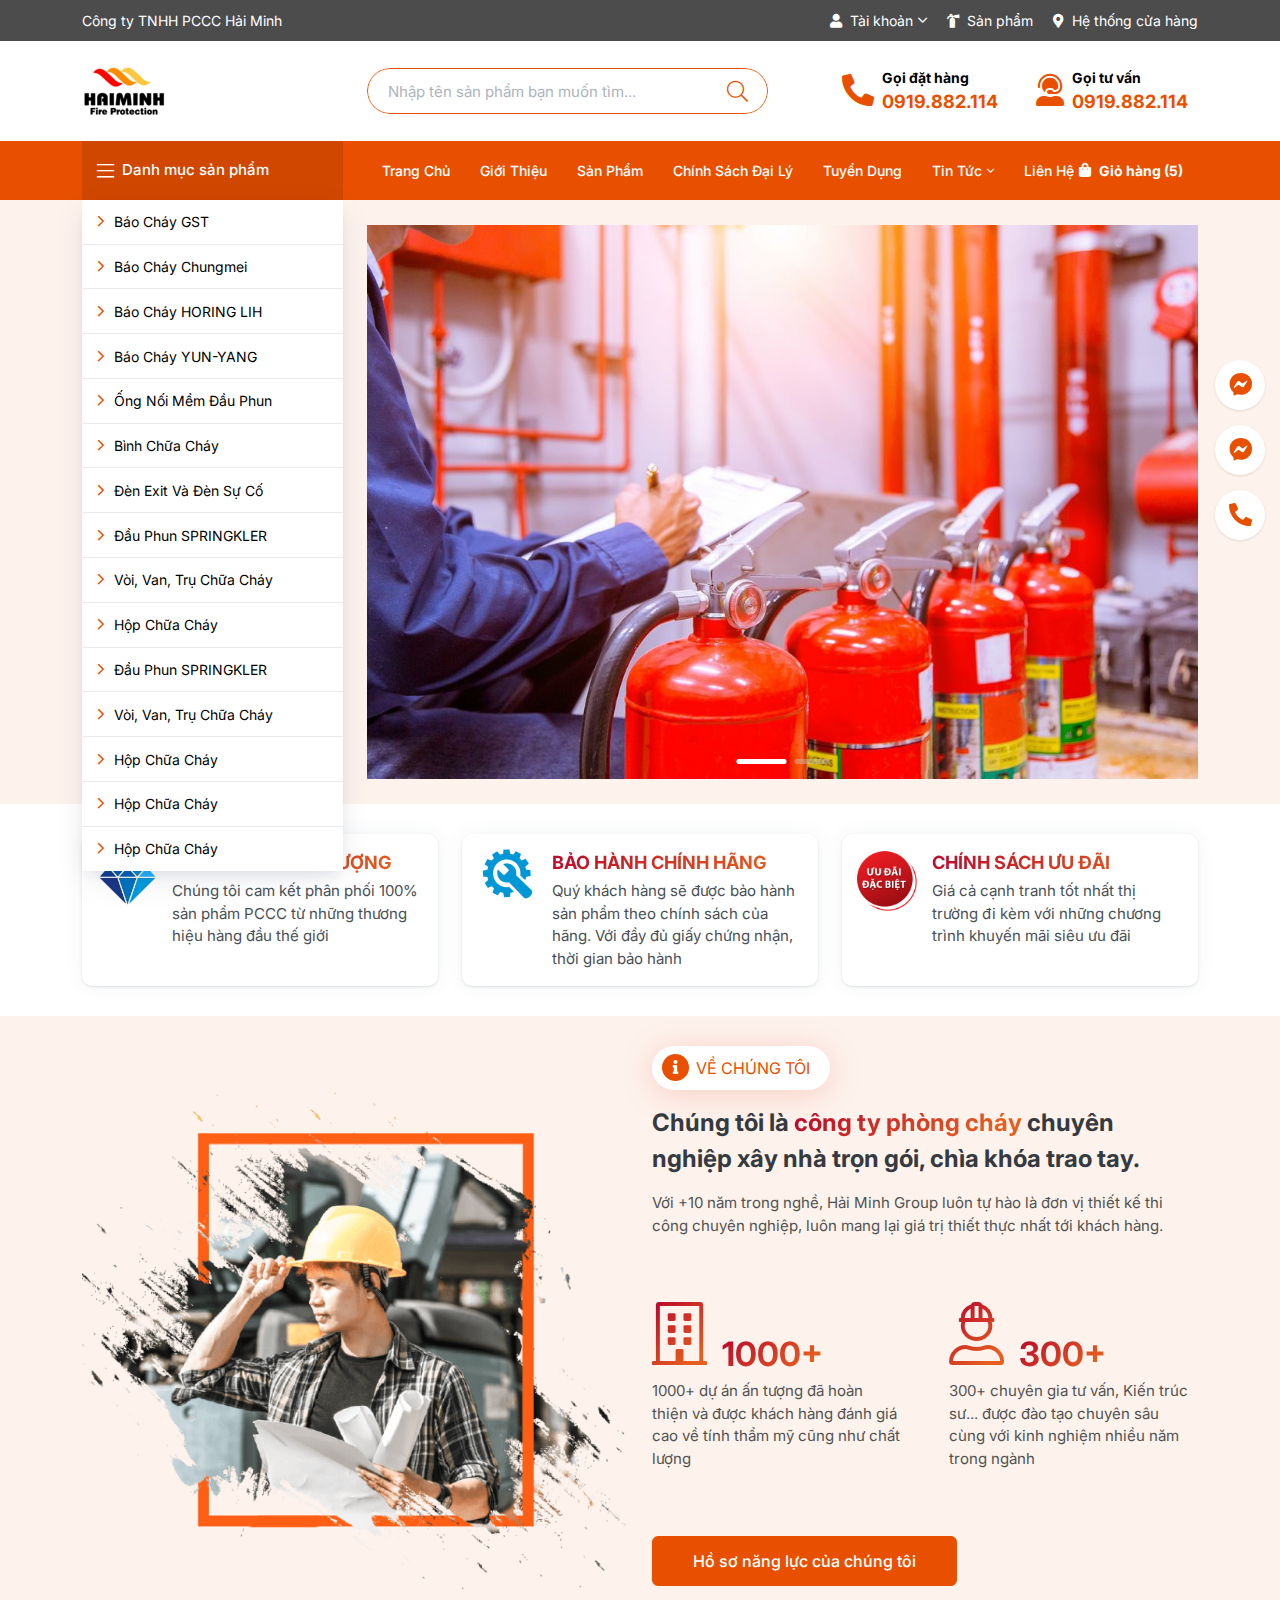
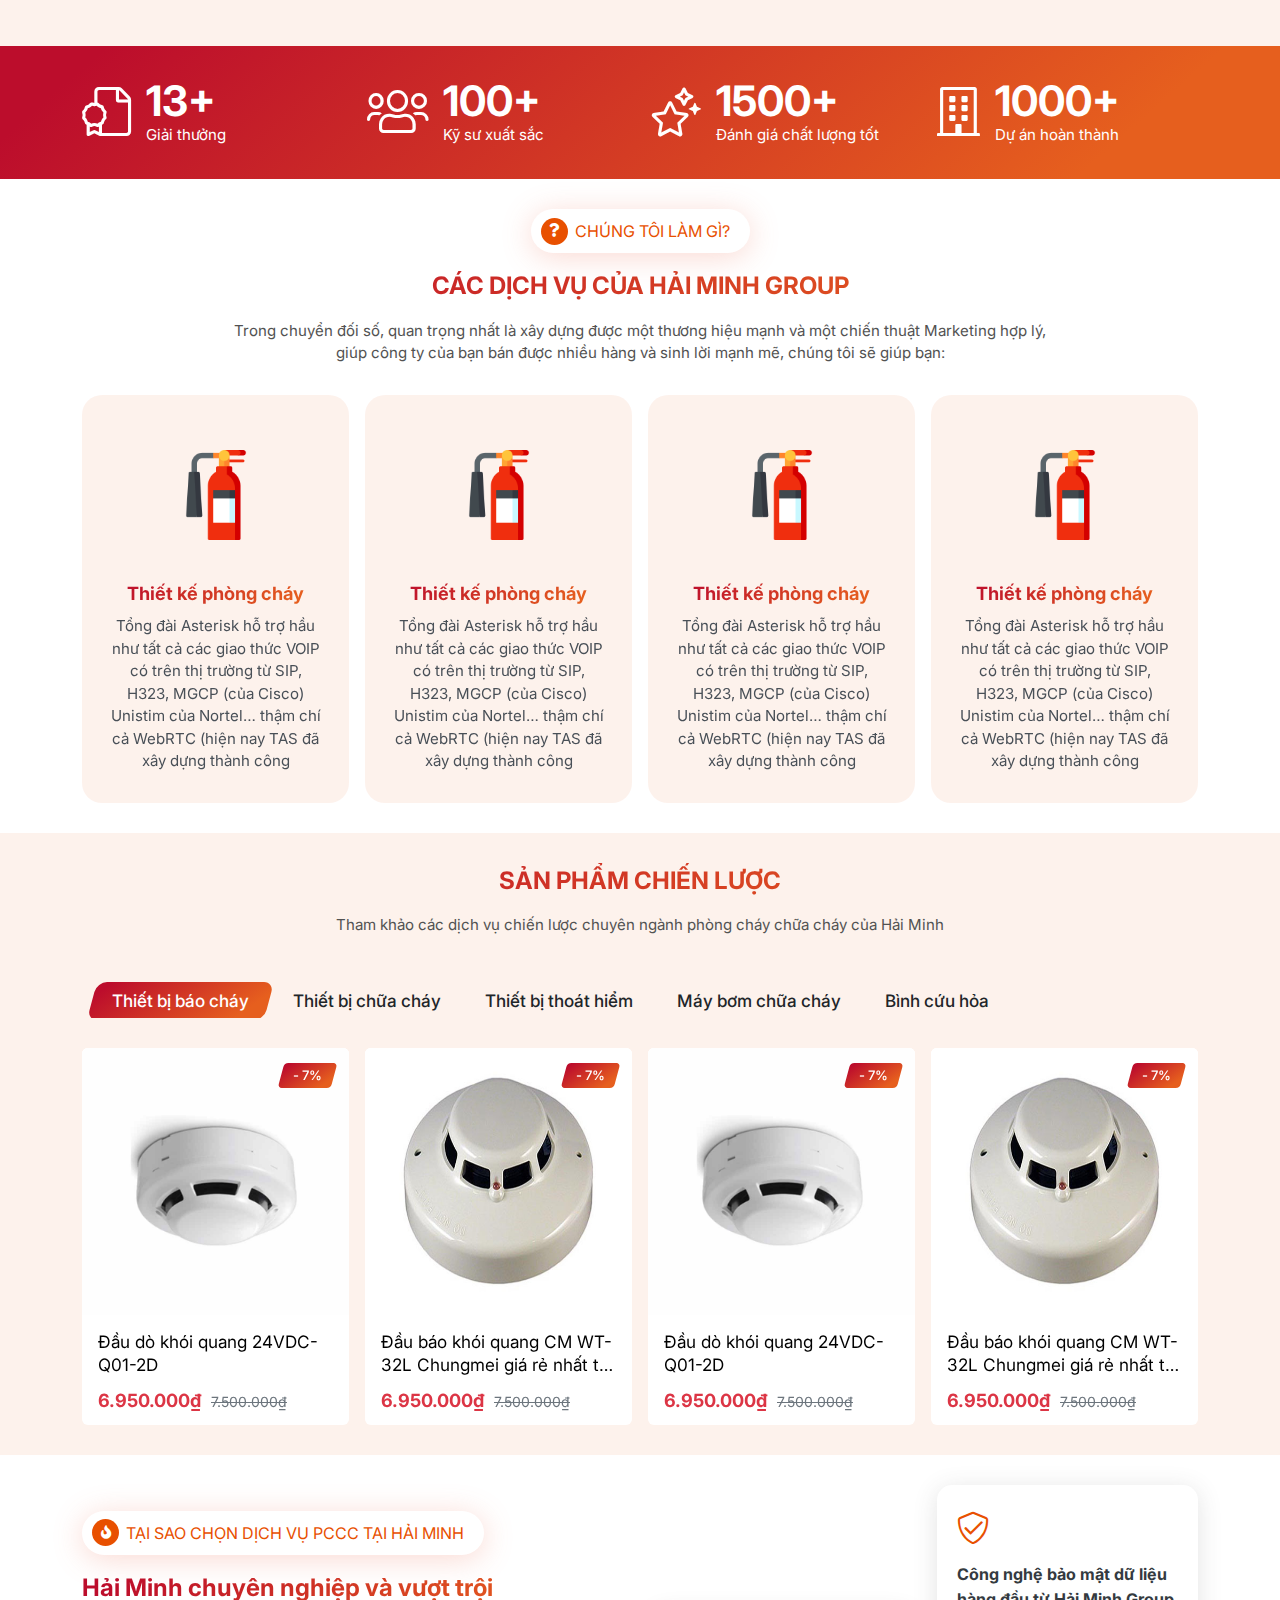
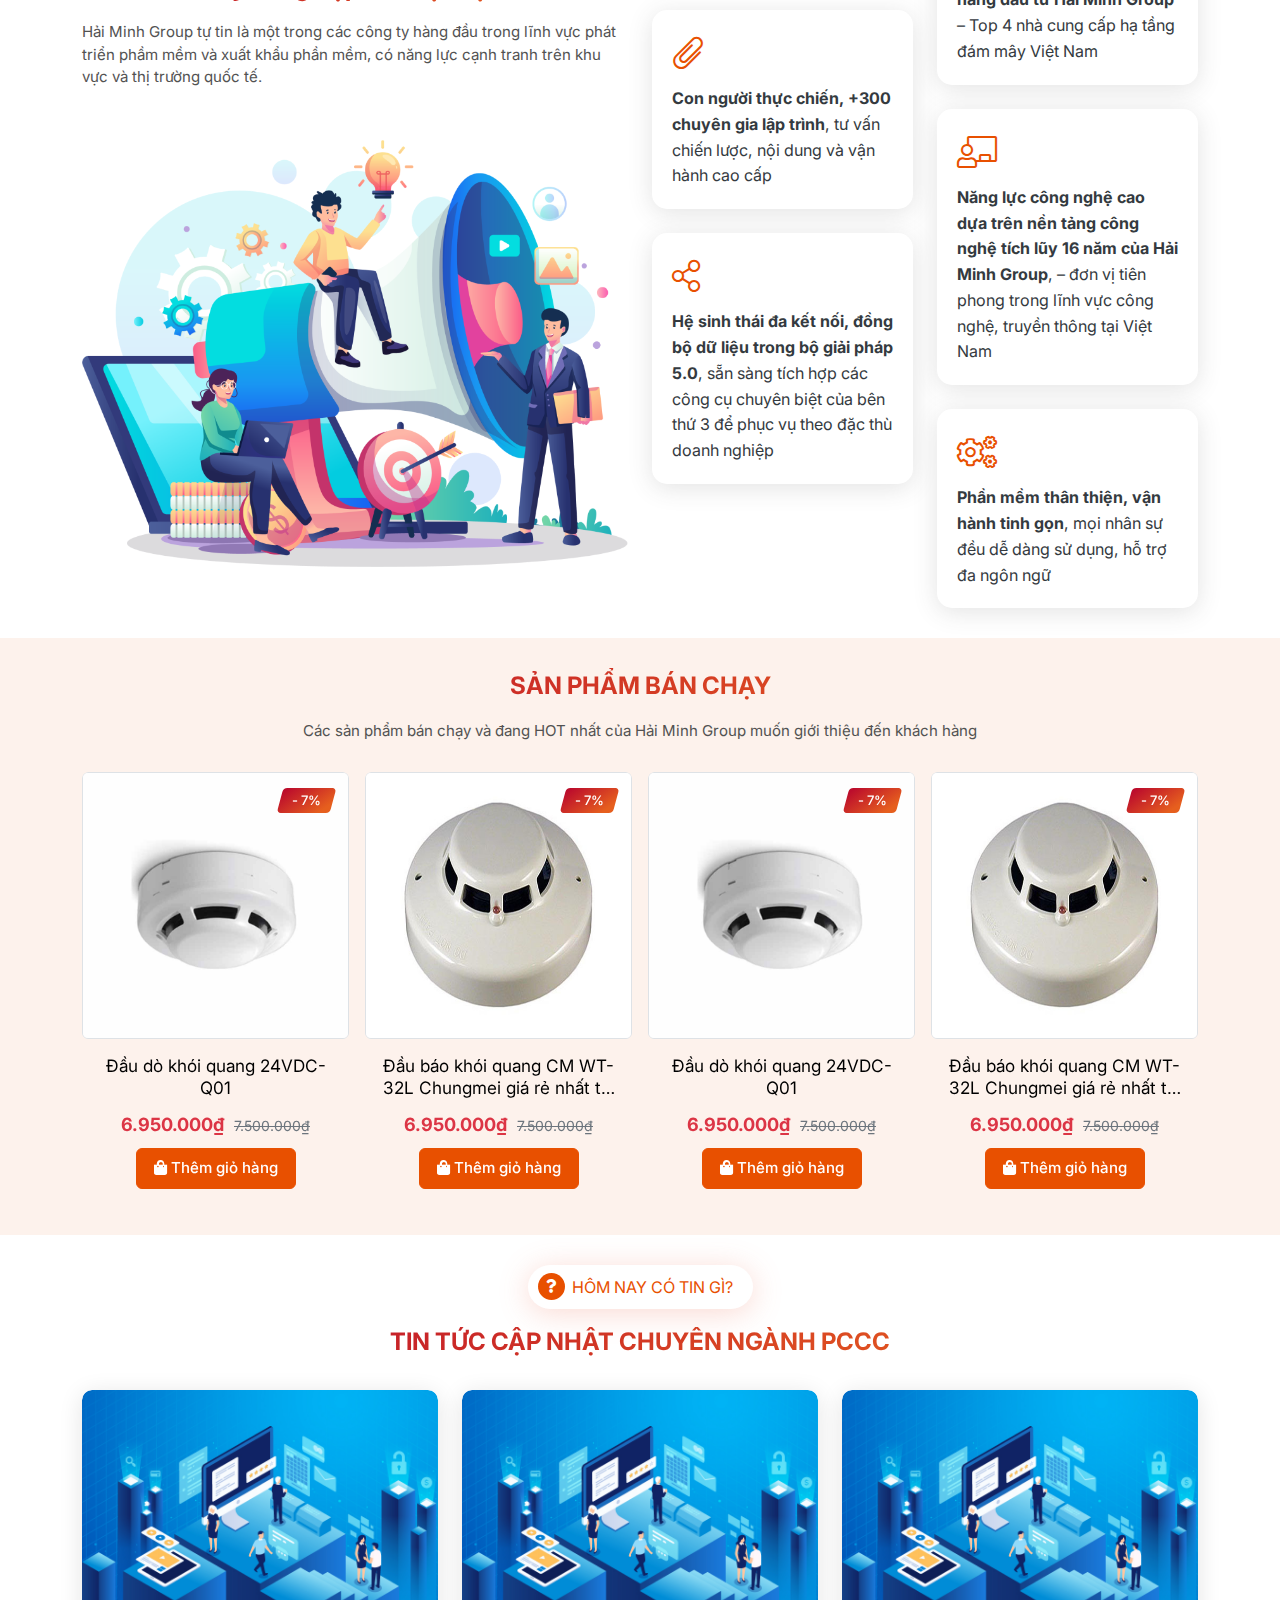
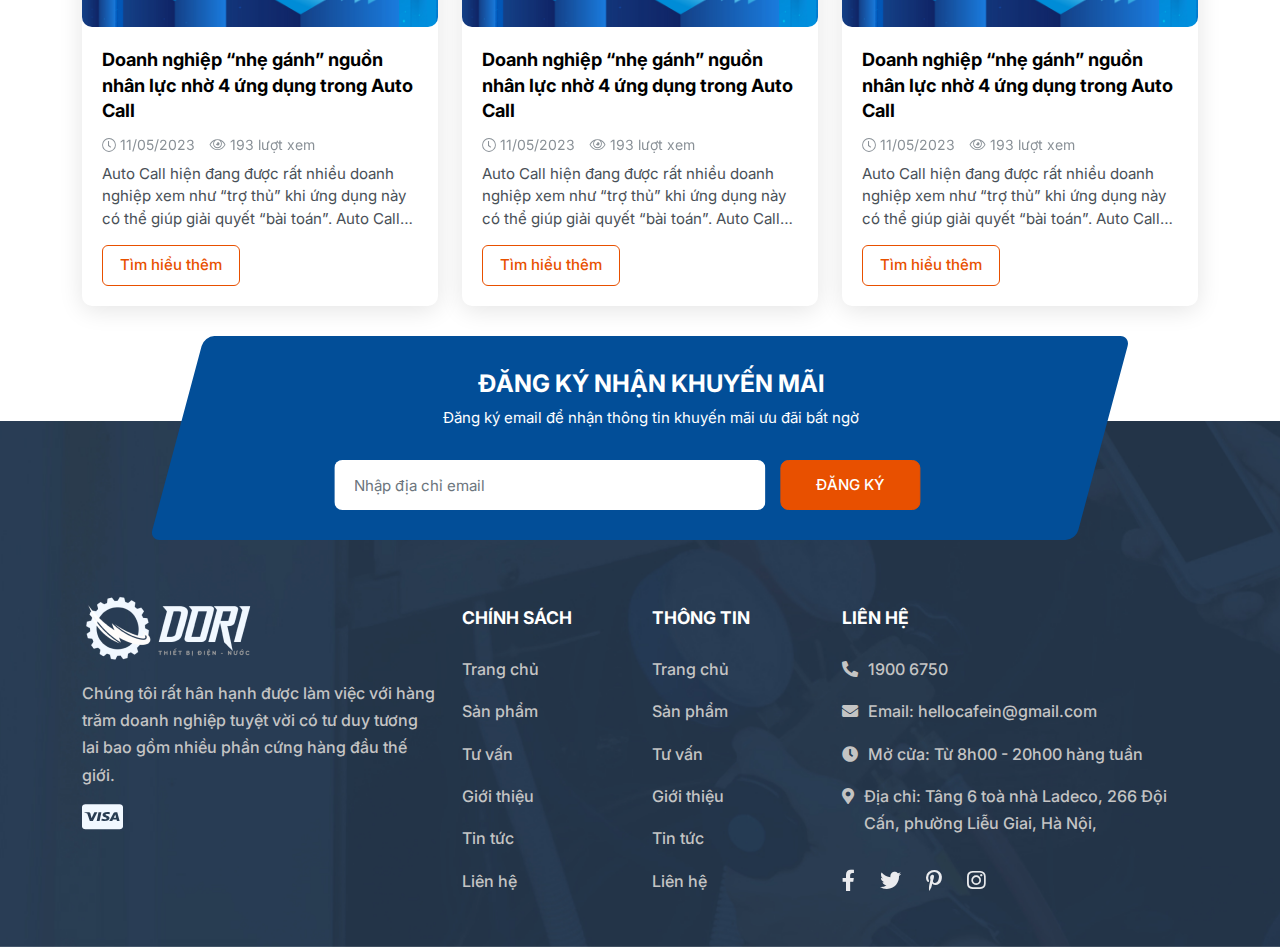
==== commit 27be12c3: "Update" ====
--- a/index.html
+++ b/index.html
@@ -46,26 +46,353 @@
 <div id="header" class="header">
     <div class="header-top">
         <div class="container">
-            <div class="row g-4 align-items-center justify-content-lg-between">
+            <div class="row align-items-center justify-content-lg-between">
                 <div class="col-lg-auto">
                     <div class="header-text text-white">
                         Công ty TNHH PCCC Hải Minh
                     </div>
                 </div>
-                <div class="col-lg-auto">
+                <div class="col-lg-auto d-none d-lg-block">
                     <div class="header-actions hstack gap-20px">
-                        <a href="" class="header-actions_item hstack gap-8px">
-                            <i class="fas fa-user"></i>
-                            Tài khoản
-                        </a>
-                        <a href="" class="header-actions_item hstack gap-8px">
-                            <i class="fas fa-fire-extinguisher"></i>
-                            Sản phẩm
-                        </a>
-                        <a href="" class="header-actions_item hstack gap-8px">
-                            <i class="fas fa-map-marker-alt"></i>
-                            Hệ thống cửa hàng
-                        </a>
+                        <div class="header-actions_item hstack gap-5px position-relative">
+                            <a href="" class="hstack gap-8px position-relative">
+                                <i class="fas fa-user"></i>
+                                Tài khoản
+                            </a>
+                            <i class="fal fa-angle-down"></i>
+                            <ul class="list-unstyled mb-0 position-absolute">
+                                <li>
+                                    <a href="" class="user-item hstack align-items-center">
+                                        Đăng nhập tài khoản
+                                    </a>
+                                </li>
+                                <li>
+                                    <a href="" class="user-item hstack align-items-center">
+                                        Thông tin tài khoản
+                                    </a>
+                                </li>
+                                <li>
+                                    <a href="" class="user-item hstack align-items-center">
+                                        Đơn hàng của bạn
+                                    </a>
+                                </li>
+                                <li>
+                                    <a href="" class="user-item hstack align-items-center">
+                                        Đăng xuất
+                                    </a>
+                                </li>
+                            </ul>
+                        </div>
+                        <div class="header-actions_item hstack gap-5px">
+                            <a href="" class="hstack gap-8px position-relative">
+                                <i class="fas fa-fire-extinguisher"></i>
+                                Sản phẩm
+                            </a>
+                        </div>
+                        <div class="header-actions_item hstack gap-5px">
+                            <a href="" class="hstack gap-8px position-relative">
+                                <i class="fas fa-map-marker-alt"></i>
+                                Hệ thống cửa hàng
+                            </a>
+                        </div>
+                    </div>
+                </div>
+            </div>
+        </div>
+    </div>
+    <div class="header-middle">
+        <div class="container">
+            <div class="row align-items-center">
+                <div class="col-lg-3">
+                    <div class="header-group hstack">
+                        <div class="header-hamburger d-flex d-lg-none">
+                            <button type="button" class="hamburger-button" id="hamburger-button">
+                                <span></span>
+                                <span></span>
+                                <span></span>
+                                <span></span>
+                            </button>
+                        </div>
+                        <div class="header-logo">
+                            <a href="" class="d-inline-flex align-middle">
+                                <img src="./assets/images/logo.png" class="mw-100" alt="">
+                            </a>
+                        </div>
+                        <div class="header-user ms-auto d-flex d-lg-none">
+                            <button type="button" class="link-default hstack gap-8px position-relative">
+                                <i class="far fa-user"></i>
+                            </button>
+                            <ul class="list-unstyled mb-0 position-absolute">
+                                <li>
+                                    <a href="" class="user-item hstack align-items-center">
+                                        Đăng nhập tài khoản
+                                    </a>
+                                </li>
+                                <li>
+                                    <a href="" class="user-item hstack align-items-center">
+                                        Thông tin tài khoản
+                                    </a>
+                                </li>
+                                <li>
+                                    <a href="" class="user-item hstack align-items-center">
+                                        Đơn hàng của bạn
+                                    </a>
+                                </li>
+                                <li>
+                                    <a href="" class="user-item hstack align-items-center">
+                                        Đăng xuất
+                                    </a>
+                                </li>
+                            </ul>
+                        </div>
+                        <div class="header-cart d-flex d-lg-none">
+                            <button type="button" class="link-default" id="callCartMobile">
+                                <i class="far fa-shopping-bag"></i>(5)
+                            </button>
+                        </div>
+                    </div>
+                </div>
+                <div class="col-lg-5 d-none d-lg-block">
+                    <form action="">
+                        <div class="header-form hstack position-relative overflow-hidden">
+                            <input type="text" placeholder="Nhập tên sản phẩm bạn muốn tìm..." class="form-control">
+                            <button type="submit" class="link-default position-absolute top-50 translate-middle-y"><i
+                                    class="fal fa-search"></i></button>
+                        </div>
+                    </form>
+                </div>
+                <div class="col-lg-4 d-none d-lg-block">
+                    <div class="header-contact hstack gap-30px">
+                        <div class="header-contact_item hstack gap-8px position-relative overflow-hidden">
+                            <div class="contact-item_icon">
+                                <i class="fas fa-phone-alt"></i>
+                            </div>
+                            <div class="contact-item_content">
+                                <div class="contact-item_title">
+                                    Gọi đặt hàng
+                                </div>
+                                <div class="contact-item_value">
+                                    0919.882.114
+                                </div>
+                            </div>
+                            <a href="" class="stretched-link"></a>
+                        </div>
+                        <div class="header-contact_item hstack gap-8px position-relative overflow-hidden">
+                            <div class="contact-item_icon">
+                                <i class="fas fa-user-headset"></i>
+                            </div>
+                            <div class="contact-item_content">
+                                <div class="contact-item_title">
+                                    Gọi tư vấn
+                                </div>
+                                <div class="contact-item_value">
+                                    0919.882.114
+                                </div>
+                            </div>
+                            <a href="" class="stretched-link"></a>
+                        </div>
+                    </div>
+                </div>
+            </div>
+        </div>
+    </div>
+    <div class="header-bottom">
+        <div class="container">
+            <div class="row align-items-center">
+                <div class="col-lg-3 d-none d-xl-block">
+                    <div class="header-category is-default" id="header-category">
+                        <button class="link-default" id="callCategory">
+                            <i class="fal fa-bars me-2"></i>Danh mục sản phẩm
+                        </button>
+                        <div class="category-list">
+                            <ul>
+                                <li>
+                                    <a href="">
+                                        <i class="fal fa-angle-right"></i>
+                                        Báo cháy GST
+                                    </a>
+                                </li>
+                                <li>
+                                    <a href="">
+                                        <i class="fal fa-angle-right"></i>
+                                        Báo cháy Chungmei
+                                    </a>
+                                </li>
+                                <li>
+                                    <a href="">
+                                        <i class="fal fa-angle-right"></i>
+                                        Báo cháy HORING LIH
+                                    </a>
+                                </li>
+                                <li>
+                                    <a href="">
+                                        <i class="fal fa-angle-right"></i>
+                                        Báo cháy YUN-YANG
+                                    </a>
+                                </li>
+                                <li>
+                                    <a href="">
+                                        <i class="fal fa-angle-right"></i>
+                                        Ống nối mềm đầu phun
+                                    </a>
+                                </li>
+                                <li>
+                                    <a href="">
+                                        <i class="fal fa-angle-right"></i>Bình chữa cháy
+                                    </a>
+                                </li>
+                                <li>
+                                    <a href="">
+                                        <i class="fal fa-angle-right"></i>
+                                        Đèn Exit và Đèn sự cố
+                                    </a>
+                                </li>
+                                <li>
+                                    <a href="">
+                                        <i class="fal fa-angle-right"></i>
+                                        Đầu phun SPRINGKLER
+                                    </a>
+                                </li>
+                                <li>
+                                    <a href="">
+                                        <i class="fal fa-angle-right"></i>
+                                        Vòi, Van, Trụ chữa cháy
+                                    </a>
+                                </li>
+                                <li>
+                                    <a href="">
+                                        <i class="fal fa-angle-right"></i>
+                                        Hộp chữa cháy
+                                    </a>
+                                </li>
+                                <li>
+                                    <a href="">
+                                        <i class="fal fa-angle-right"></i>
+                                        Đầu phun SPRINGKLER
+                                    </a>
+                                </li>
+                                <li>
+                                    <a href="">
+                                        <i class="fal fa-angle-right"></i>
+                                        Vòi, Van, Trụ chữa cháy
+                                    </a>
+                                </li>
+                                <li>
+                                    <a href="">
+                                        <i class="fal fa-angle-right"></i>
+                                        Hộp chữa cháy
+                                    </a>
+                                </li>
+                                <li>
+                                    <a href="">
+                                        <i class="fal fa-angle-right"></i>
+                                        Hộp chữa cháy
+                                    </a>
+                                </li>
+                                <li>
+                                    <a href="">
+                                        <i class="fal fa-angle-right"></i>
+                                        Hộp chữa cháy
+                                    </a>
+                                </li>
+                            </ul>
+                        </div>
+                    </div>
+                </div>
+                <div class="col-lg-10 col-xl-7">
+                    <div class="header-navigation" id="header-navigation">
+                        <ul>
+                            <li class="navigation-logo d-flex d-lg-none">
+                                <a href="/"
+                                   class="d-inline-flex align-items-center justify-content-center align-middle">
+                                    <img src="./assets/images/logo.png" class="img-fluid">
+                                </a>
+                            </li>
+                            <li class="navigation-search d-flex d-lg-none">
+                                <form action="">
+                                    <div class="header-form hstack position-relative overflow-hidden">
+                                        <input type="text" placeholder="Nhập tên sản phẩm bạn muốn tìm..."
+                                               class="form-control">
+                                        <button type="submit"
+                                                class="link-default position-absolute top-50 translate-middle-y"><i
+                                                class="fal fa-search"></i></button>
+                                    </div>
+                                </form>
+                            </li>
+                            <li>
+                                <a href=""
+                                   aria-label="">
+                                    Trang chủ
+                                </a>
+                            </li>
+                            <li>
+                                <a href=""
+                                   aria-label="">
+                                    Giới thiệu
+                                </a>
+                            </li>
+                            <li>
+                                <a href=""
+                                   aria-label="">
+                                    Sản phẩm
+                                </a>
+                            </li>
+                            <li>
+                                <a href=""
+                                   aria-label="">
+                                    Chính sách đại lý
+                                </a>
+                            </li>
+                            <li>
+                                <a href=""
+                                   aria-label="">
+                                    Tuyển dụng
+                                </a>
+                            </li>
+                            <li>
+                                <a href=""
+                                   aria-label="">
+                                    Tin tức
+                                    <i class="fal fa-angle-down"></i>
+                                </a>
+                                <ul>
+                                    <li>
+                                        <a href="">
+                                            Danh sách tin tức 1
+                                        </a>
+                                    </li>
+                                    <li>
+                                        <a href="">
+                                            Danh sách tin tức 2
+                                        </a>
+                                    </li>
+                                    <li>
+                                        <a href="">
+                                            Danh sách tin tức 3
+                                        </a>
+                                    </li>
+                                    <li>
+                                        <a href="">
+                                            Danh sách tin tức 4
+                                        </a>
+                                    </li>
+                                </ul>
+                            </li>
+                            <li>
+                                <a href=""
+                                   aria-label="">
+                                    Liên hệ
+                                </a>
+                            </li>
+                        </ul>
+                    </div>
+                </div>
+                <div class="col-lg-2 d-none d-lg-block">
+                    <div class="header-cart">
+                        <button type="button" class="link-default" id="callCart">
+                            <i class="fas fa-shopping-bag lh-base me-2"></i>
+                            Giỏ hàng (5)
+                        </button>
                     </div>
                 </div>
             </div>
@@ -75,9 +402,36 @@
 </div>
 
 <div id="main" class="main">
+    <div class="section-hero">
+        <div class="container-lg g-0 g-lg-4">
+            <div class="row justify-content-end g-0 g-lg-4">
+                <div class="col-xl-9">
+                    <div class="position-relative slider-theme slider-hero" id="slider-hero">
+                        <div class="swiper">
+                            <div class="swiper-wrapper">
+                                <div class="swiper-slide">
+                                    <div class="position-relative">
+                                        <img src="./assets/images/slider/banner1.jpg" class="w-100 img-fluid" alt="">
+                                        <a href="" class="stretched-link"></a>
+                                    </div>
+                                </div>
+                                <div class="swiper-slide">
+                                    <div class="position-relative">
+                                        <img src="./assets/images/slider/banner2.jpg" class="w-100 img-fluid" alt="">
+                                        <a href="" class="stretched-link"></a>
+                                    </div>
+                                </div>
+                            </div>
+                        </div>
+                        <div class="slider-pagination"></div>
+                    </div>
+                </div>
+            </div>
+        </div>
+    </div>
     <div class="section-gap section-box">
         <div class="container">
-            <div class="row g-4 row-cols-md-3">
+            <div class="row g-4 row-cols-lg-3 row-cols-1">
                 <div class="col">
                     <div class="box-item hstack gap-15px align-items-start">
                         <div class="box-item_icon flex-shrink-0">
@@ -128,9 +482,137 @@
             </div>
         </div>
     </div>
+    <div class="section-gap section-service d-block d-lg-none">
+        <div class="container">
+            <div class="section-heading">
+                <div class="heading-title">
+                    Danh mục sản phẩm
+                </div>
+                <div class="heading-text">
+                    Mời bạn cùng tham khảo danh mục sản phẩm bán chạy nhất của Hải Minh Group
+                </div>
+            </div>
+            <div class="position-relative slider-theme" id="slider-service">
+                <div class="swiper h-auto">
+                    <div class="swiper-wrapper h-auto">
+                        <div class="swiper-slide h-auto">
+                            <div class="service-card position-relative">
+                                <div class="card-image">
+                                    <img src="./assets/images/icon/banner-sp.jpg" class="img-fluid w-100" alt="">
+                                </div>
+                                <div class="card-title">
+                                    Báo cháy GST
+                                </div>
+                            </div>
+                        </div>
+                        <div class="swiper-slide h-auto">
+                            <div class="service-card position-relative">
+                                <div class="card-image">
+                                    <img src="./assets/images/icon/banner-sp.jpg" class="img-fluid w-100" alt="">
+                                </div>
+                                <div class="card-title">
+                                    Báo cháy Chungmei
+                                </div>
+                            </div>
+                        </div>
+                        <div class="swiper-slide h-auto">
+                            <div class="service-card position-relative">
+                                <div class="card-image">
+                                    <img src="./assets/images/icon/banner-sp.jpg" class="img-fluid w-100" alt="">
+                                </div>
+                                <div class="card-title">
+                                    Báo cháy HORING LIH
+                                </div>
+                            </div>
+                        </div>
+                        <div class="swiper-slide h-auto">
+                            <div class="service-card position-relative">
+                                <div class="card-image">
+                                    <img src="./assets/images/icon/banner-sp.jpg" class="img-fluid w-100" alt="">
+                                </div>
+                                <div class="card-title">
+                                    Báo cháy YUN-YANG
+                                </div>
+                            </div>
+                        </div>
+                        <div class="swiper-slide h-auto">
+                            <div class="service-card position-relative">
+                                <div class="card-image">
+                                    <img src="./assets/images/icon/banner-sp.jpg" class="img-fluid w-100" alt="">
+                                </div>
+                                <div class="card-title">
+                                    Ống Nối Mềm Đầu Phun
+                                </div>
+                            </div>
+                        </div>
+                        <div class="swiper-slide h-auto">
+                            <div class="service-card position-relative">
+                                <div class="card-image">
+                                    <img src="./assets/images/icon/banner-sp.jpg" class="img-fluid w-100" alt="">
+                                </div>
+                                <div class="card-title">
+                                    Bình Chữa Cháy
+                                </div>
+                            </div>
+                        </div>
+                        <div class="swiper-slide h-auto">
+                            <div class="service-card position-relative">
+                                <div class="card-image">
+                                    <img src="./assets/images/icon/banner-sp.jpg" class="img-fluid w-100" alt="">
+                                </div>
+                                <div class="card-title">
+                                    Đèn Exits và Đèn Sự Cố
+                                </div>
+                            </div>
+                        </div>
+                        <div class="swiper-slide h-auto">
+                            <div class="service-card position-relative">
+                                <div class="card-image">
+                                    <img src="./assets/images/icon/banner-sp.jpg" class="img-fluid w-100" alt="">
+                                </div>
+                                <div class="card-title">
+                                    Đầu phun SPRINGKLER
+                                </div>
+                            </div>
+                        </div>
+                        <div class="swiper-slide h-auto">
+                            <div class="service-card position-relative">
+                                <div class="card-image">
+                                    <img src="./assets/images/icon/banner-sp.jpg" class="img-fluid w-100" alt="">
+                                </div>
+                                <div class="card-title">
+                                    Vòi, Van, Trụ chữa cháy
+                                </div>
+                            </div>
+                        </div>
+                        <div class="swiper-slide h-auto">
+                            <div class="service-card position-relative">
+                                <div class="card-image">
+                                    <img src="./assets/images/icon/banner-sp.jpg" class="img-fluid w-100" alt="">
+                                </div>
+                                <div class="card-title">
+                                    Hộp chữa cháy
+                                </div>
+                            </div>
+                        </div>
+                        <div class="swiper-slide h-auto">
+                            <div class="service-card position-relative">
+                                <div class="card-image">
+                                    <img src="./assets/images/icon/banner-sp.jpg" class="img-fluid w-100" alt="">
+                                </div>
+                                <div class="card-title">
+                                    Đầu phun SPRINGKLER
+                                </div>
+                            </div>
+                        </div>
+                    </div>
+                </div>
+            </div>
+        </div>
+    </div>
     <div class="section-gap section-us">
         <div class="container">
-            <div class="row align-items-center flex-column-reverse flex-lg-row">
+            <div class="row align-items-center">
                 <div class="col-lg-6">
                     <img src="./assets/images/icon/bg-us.png" class="w-100 img-fluid" alt="">
                 </div>
@@ -145,7 +627,8 @@
                             </div>
                         </div>
                         <div class="heading-title heading-title_black">
-                            Chúng tôi là&nbsp;<span>công ty phòng cháy</span>&nbsp;chuyên nghiệp xây nhà trọn gói, chìa
+                            Chúng tôi là&nbsp;<span>công ty phòng cháy</span>&nbsp;chuyên nghiệp xây nhà trọn gói,
+                            chìa
                             khóa trao tay.
                         </div>
                         <div class="heading-text">
@@ -153,8 +636,8 @@
                             nghiệp, luôn mang lại giá trị thiết thực nhất tới khách hàng.
                         </div>
                         <div class="us-inner">
-                            <div class="row g-5">
-                                <div class="col-lg-6">
+                            <div class="row g-4 g-lg-5">
+                                <div class="col-6">
                                     <div class="us-card gap-15px card border-0 bg-transparent p-0 rounded-0">
                                         <div class="card-content hstack align-items-end gap-15px">
                                             <div class="card-icon">
@@ -165,12 +648,13 @@
                                             </div>
                                         </div>
                                         <div class="card-text">
-                                            1000+ dự án ấn tượng đã hoàn thiện và được khách hàng đánh giá cao về tính
+                                            1000+ dự án ấn tượng đã hoàn thiện và được khách hàng đánh giá cao về
+                                            tính
                                             thẩm mỹ cũng như chất lượng
                                         </div>
                                     </div>
                                 </div>
-                                <div class="col-lg-6">
+                                <div class="col-6">
                                     <div class="us-card gap-15px card border-0 bg-transparent p-0 rounded-0">
                                         <div class="card-content hstack align-items-end gap-15px">
                                             <div class="card-icon">
@@ -200,7 +684,7 @@
     </div>
     <div class="section-gap section-counter">
         <div class="container">
-            <div class="row g-4 row-cols-lg-4 row-col-2">
+            <div class="row g-4 row-cols-lg-4 row-cols-2">
                 <div class="col">
                     <div class="counter-card hstack text-white gap-15px card border-0 bg-transparent p-0 rounded-0">
                         <div class="card-icon">
@@ -284,71 +768,91 @@
                     giúp công ty của bạn bán được nhiều hàng và sinh lời mạnh mẽ, chúng tôi sẽ giúp bạn:
                 </div>
             </div>
-            <div class="row g-4 row-cols-lg-4 row-cols-md-2">
-                <div class="col">
-                    <div class="introduction-card card gap-15px justify-content-center text-center border-0 position-relative overflow-hidden">
-                        <div class="card-icon rounded-circle hstack justify-content-center">
-                            <img src="./assets/images/icon/fire-extinguisher.png" class="img-fluid" alt="">
-                        </div>
-                        <div class="card-body p-0">
-                            <div class="card-title">
-                                Thiết kế phòng cháy
-                            </div>
-                            <div class="card-text">
-                                Tổng đài Asterisk hỗ trợ hầu như tất cả các giao thức VOIP có trên thị trường từ SIP,
-                                H323, MGCP (của Cisco) Unistim của Nortel… thậm chí cả WebRTC (hiện nay TAS đã xây dựng
-                                thành công
-                            </div>
-                        </div>
-                    </div>
-                </div>
-                <div class="col">
-                    <div class="introduction-card card gap-15px justify-content-center text-center border-0 position-relative overflow-hidden">
-                        <div class="card-icon rounded-circle hstack justify-content-center">
-                            <img src="./assets/images/icon/fire-extinguisher.png" class="img-fluid" alt="">
-                        </div>
-                        <div class="card-body p-0">
-                            <div class="card-title">
-                                Thiết kế phòng cháy
-                            </div>
-                            <div class="card-text">
-                                Tổng đài Asterisk hỗ trợ hầu như tất cả các giao thức VOIP có trên thị trường từ SIP,
-                                H323, MGCP (của Cisco) Unistim của Nortel… thậm chí cả WebRTC (hiện nay TAS đã xây dựng
-                                thành công
-                            </div>
-                        </div>
-                    </div>
-                </div>
-                <div class="col">
-                    <div class="introduction-card card gap-15px justify-content-center text-center border-0 position-relative overflow-hidden">
-                        <div class="card-icon rounded-circle hstack justify-content-center">
-                            <img src="./assets/images/icon/fire-extinguisher.png" class="img-fluid" alt="">
-                        </div>
-                        <div class="card-body p-0">
-                            <div class="card-title">
-                                Thiết kế phòng cháy
-                            </div>
-                            <div class="card-text">
-                                Tổng đài Asterisk hỗ trợ hầu như tất cả các giao thức VOIP có trên thị trường từ SIP,
-                                H323, MGCP (của Cisco) Unistim của Nortel… thậm chí cả WebRTC (hiện nay TAS đã xây dựng
-                                thành công
-                            </div>
-                        </div>
-                    </div>
-                </div>
-                <div class="col">
-                    <div class="introduction-card card gap-15px justify-content-center text-center border-0 position-relative overflow-hidden">
-                        <div class="card-icon rounded-circle hstack justify-content-center">
-                            <img src="./assets/images/icon/fire-extinguisher.png" class="img-fluid" alt="">
-                        </div>
-                        <div class="card-body p-0">
-                            <div class="card-title">
-                                Thiết kế phòng cháy
-                            </div>
-                            <div class="card-text">
-                                Tổng đài Asterisk hỗ trợ hầu như tất cả các giao thức VOIP có trên thị trường từ SIP,
-                                H323, MGCP (của Cisco) Unistim của Nortel… thậm chí cả WebRTC (hiện nay TAS đã xây dựng
-                                thành công
+            <div class="position-relative slider-theme" id="slider-introduction">
+                <div class="swiper h-auto">
+                    <div class="swiper-wrapper h-auto">
+                        <div class="swiper-slide h-auto">
+                            <div class="introduction-card card gap-15px justify-content-center text-center border-0 position-relative overflow-hidden">
+                                <div class="card-icon rounded-circle hstack justify-content-center">
+                                    <img src="./assets/images/icon/fire-extinguisher.png" class="img-fluid" alt="">
+                                </div>
+                                <div class="card-body p-0">
+                                    <div class="card-title">
+                                        Thiết kế phòng cháy
+                                    </div>
+                                    <div class="card-text">
+                                        Tổng đài Asterisk hỗ trợ hầu như tất cả các giao thức VOIP có trên thị
+                                        trường từ
+                                        SIP,
+                                        H323, MGCP (của Cisco) Unistim của Nortel… thậm chí cả WebRTC (hiện nay TAS
+                                        đã
+                                        xây dựng
+                                        thành công
+                                    </div>
+                                </div>
+                            </div>
+                        </div>
+                        <div class="swiper-slide h-auto">
+                            <div class="introduction-card card gap-15px justify-content-center text-center border-0 position-relative overflow-hidden">
+                                <div class="card-icon rounded-circle hstack justify-content-center">
+                                    <img src="./assets/images/icon/fire-extinguisher.png" class="img-fluid" alt="">
+                                </div>
+                                <div class="card-body p-0">
+                                    <div class="card-title">
+                                        Thiết kế phòng cháy
+                                    </div>
+                                    <div class="card-text">
+                                        Tổng đài Asterisk hỗ trợ hầu như tất cả các giao thức VOIP có trên thị
+                                        trường từ
+                                        SIP,
+                                        H323, MGCP (của Cisco) Unistim của Nortel… thậm chí cả WebRTC (hiện nay TAS
+                                        đã
+                                        xây dựng
+                                        thành công
+                                    </div>
+                                </div>
+                            </div>
+                        </div>
+                        <div class="swiper-slide h-auto">
+                            <div class="introduction-card card gap-15px justify-content-center text-center border-0 position-relative overflow-hidden">
+                                <div class="card-icon rounded-circle hstack justify-content-center">
+                                    <img src="./assets/images/icon/fire-extinguisher.png" class="img-fluid" alt="">
+                                </div>
+                                <div class="card-body p-0">
+                                    <div class="card-title">
+                                        Thiết kế phòng cháy
+                                    </div>
+                                    <div class="card-text">
+                                        Tổng đài Asterisk hỗ trợ hầu như tất cả các giao thức VOIP có trên thị
+                                        trường từ
+                                        SIP,
+                                        H323, MGCP (của Cisco) Unistim của Nortel… thậm chí cả WebRTC (hiện nay TAS
+                                        đã
+                                        xây dựng
+                                        thành công
+                                    </div>
+                                </div>
+                            </div>
+                        </div>
+                        <div class="swiper-slide h-auto">
+                            <div class="introduction-card card gap-15px justify-content-center text-center border-0 position-relative overflow-hidden">
+                                <div class="card-icon rounded-circle hstack justify-content-center">
+                                    <img src="./assets/images/icon/fire-extinguisher.png" class="img-fluid" alt="">
+                                </div>
+                                <div class="card-body p-0">
+                                    <div class="card-title">
+                                        Thiết kế phòng cháy
+                                    </div>
+                                    <div class="card-text">
+                                        Tổng đài Asterisk hỗ trợ hầu như tất cả các giao thức VOIP có trên thị
+                                        trường từ
+                                        SIP,
+                                        H323, MGCP (của Cisco) Unistim của Nortel… thậm chí cả WebRTC (hiện nay TAS
+                                        đã
+                                        xây dựng
+                                        thành công
+                                    </div>
+                                </div>
                             </div>
                         </div>
                     </div>
@@ -441,6 +945,11 @@
                                                     7.500.000₫
                                                 </div>
                                             </div>
+                                            <div class="card-button">
+                                                <button class="button-theme button-theme_primary w-100 buttonCart">
+                                                    <i class="fas fa-shopping-bag lh-base me-1"></i>Thêm giỏ hàng
+                                                </button>
+                                            </div>
                                         </div>
                                         <a href="" class="stretched-link"></a>
                                     </div>
@@ -463,13 +972,19 @@
                                         </div>
                                         <div class="card-body vstack gap-15px">
                                             <div class="card-title mb-0 limit transition-default">
-                                                Đầu báo khói quang CM WT-32L Chungmei giá rẻ nhất thị trường Việt Nam
+                                                Đầu báo khói quang CM WT-32L Chungmei giá rẻ nhất thị trường Việt
+                                                Nam
                                             </div>
                                             <div class="card-price mt-auto hstack gap-10px">
                                                 <div class="price-current fw-bold">6.950.000₫</div>
                                                 <div class="price-old align-self-end text-decoration-line-through">
                                                     7.500.000₫
                                                 </div>
+                                            </div>
+                                            <div class="card-button">
+                                                <button class="button-theme button-theme_primary w-100 buttonCart">
+                                                    <i class="fas fa-shopping-bag lh-base me-1"></i>Thêm giỏ hàng
+                                                </button>
                                             </div>
                                         </div>
                                         <a href="" class="stretched-link"></a>
@@ -501,6 +1016,11 @@
                                                     7.500.000₫
                                                 </div>
                                             </div>
+                                            <div class="card-button">
+                                                <button class="button-theme button-theme_primary w-100 buttonCart">
+                                                    <i class="fas fa-shopping-bag lh-base me-1"></i>Thêm giỏ hàng
+                                                </button>
+                                            </div>
                                         </div>
                                         <a href="" class="stretched-link"></a>
                                     </div>
@@ -523,13 +1043,19 @@
                                         </div>
                                         <div class="card-body vstack gap-15px">
                                             <div class="card-title mb-0 limit transition-default">
-                                                Đầu báo khói quang CM WT-32L Chungmei giá rẻ nhất thị trường Việt Nam
+                                                Đầu báo khói quang CM WT-32L Chungmei giá rẻ nhất thị trường Việt
+                                                Nam
                                             </div>
                                             <div class="card-price mt-auto hstack gap-10px">
                                                 <div class="price-current fw-bold">6.950.000₫</div>
                                                 <div class="price-old align-self-end text-decoration-line-through">
                                                     7.500.000₫
                                                 </div>
+                                            </div>
+                                            <div class="card-button">
+                                                <button class="button-theme button-theme_primary w-100 buttonCart">
+                                                    <i class="fas fa-shopping-bag lh-base me-1"></i>Thêm giỏ hàng
+                                                </button>
                                             </div>
                                         </div>
                                         <a href="" class="stretched-link"></a>
@@ -561,6 +1087,11 @@
                                                     7.500.000₫
                                                 </div>
                                             </div>
+                                            <div class="card-button">
+                                                <button class="button-theme button-theme_primary w-100 buttonCart">
+                                                    <i class="fas fa-shopping-bag lh-base me-1"></i>Thêm giỏ hàng
+                                                </button>
+                                            </div>
                                         </div>
                                         <a href="" class="stretched-link"></a>
                                     </div>
@@ -583,13 +1114,19 @@
                                         </div>
                                         <div class="card-body vstack gap-15px">
                                             <div class="card-title mb-0 limit transition-default">
-                                                Đầu báo khói quang CM WT-32L Chungmei giá rẻ nhất thị trường Việt Nam
+                                                Đầu báo khói quang CM WT-32L Chungmei giá rẻ nhất thị trường Việt
+                                                Nam
                                             </div>
                                             <div class="card-price mt-auto hstack gap-10px">
                                                 <div class="price-current fw-bold">6.950.000₫</div>
                                                 <div class="price-old align-self-end text-decoration-line-through">
                                                     7.500.000₫
                                                 </div>
+                                            </div>
+                                            <div class="card-button">
+                                                <button class="button-theme button-theme_primary w-100 buttonCart">
+                                                    <i class="fas fa-shopping-bag lh-base me-1"></i>Thêm giỏ hàng
+                                                </button>
                                             </div>
                                         </div>
                                         <a href="" class="stretched-link"></a>
@@ -621,6 +1158,11 @@
                                                     7.500.000₫
                                                 </div>
                                             </div>
+                                            <div class="card-button">
+                                                <button class="button-theme button-theme_primary w-100 buttonCart">
+                                                    <i class="fas fa-shopping-bag lh-base me-1"></i>Thêm giỏ hàng
+                                                </button>
+                                            </div>
                                         </div>
                                         <a href="" class="stretched-link"></a>
                                     </div>
@@ -643,13 +1185,19 @@
                                         </div>
                                         <div class="card-body vstack gap-15px">
                                             <div class="card-title mb-0 limit transition-default">
-                                                Đầu báo khói quang CM WT-32L Chungmei giá rẻ nhất thị trường Việt Nam
+                                                Đầu báo khói quang CM WT-32L Chungmei giá rẻ nhất thị trường Việt
+                                                Nam
                                             </div>
                                             <div class="card-price mt-auto hstack gap-10px">
                                                 <div class="price-current fw-bold">6.950.000₫</div>
                                                 <div class="price-old align-self-end text-decoration-line-through">
                                                     7.500.000₫
                                                 </div>
+                                            </div>
+                                            <div class="card-button">
+                                                <button class="button-theme button-theme_primary w-100 buttonCart">
+                                                    <i class="fas fa-shopping-bag lh-base me-1"></i>Thêm giỏ hàng
+                                                </button>
                                             </div>
                                         </div>
                                         <a href="" class="stretched-link"></a>
@@ -687,7 +1235,8 @@
                                         </div>
                                         <div class="card-body vstack gap-15px">
                                             <div class="card-title mb-0 limit transition-default">
-                                                Đầu báo khói quang CM WT-32L Chungmei giá rẻ nhất thị trường Việt Nam
+                                                Đầu báo khói quang CM WT-32L Chungmei giá rẻ nhất thị trường Việt
+                                                Nam
                                             </div>
                                             <div class="card-price mt-auto hstack gap-10px">
                                                 <div class="price-current fw-bold">6.950.000₫</div>
@@ -747,7 +1296,8 @@
                                         </div>
                                         <div class="card-body vstack gap-15px">
                                             <div class="card-title mb-0 limit transition-default">
-                                                Đầu báo khói quang CM WT-32L Chungmei giá rẻ nhất thị trường Việt Nam
+                                                Đầu báo khói quang CM WT-32L Chungmei giá rẻ nhất thị trường Việt
+                                                Nam
                                             </div>
                                             <div class="card-price mt-auto hstack gap-10px">
                                                 <div class="price-current fw-bold">6.950.000₫</div>
@@ -798,210 +1348,6 @@
                             <i class="fal fa-angle-right"></i>
                         </div>
                     </div>
-                </div>
-            </div>
-        </div>
-    </div>
-    <div class="section-gap section-selling">
-        <div class="container">
-            <div class="section-heading">
-                <div class="heading-title">
-                    SẢN PHẨM BÁN CHẠY
-                </div>
-                <div class="heading-text">
-                    Các sản phẩm bán chạy và đang HOT nhất của Hải Minh Group muốn giới thiệu đến khách hàng
-                </div>
-            </div>
-            <div class="position-relative slider-theme slider-tabs" id="slider-selling">
-                <div class="swiper h-auto">
-                    <div class="swiper-wrapper h-auto">
-                        <div class="swiper-slide h-auto">
-                            <div class="selling-card card h-100 border-0 rounded-2 position-relative overflow-hidden zi-1 bg-transparent transition-default">
-                                <div class="card-header position-relative overflow-hidden p-0 border rounded-2 bg-white">
-                                    <div class="ratio ratio-1x1">
-                                        <img src="./assets/images/product/dau-do-khoi-quang-24vdc-q01-2.jpg"
-                                             class="img-fluid card-image" alt="">
-                                    </div>
-                                    <div class="card-badge position-absolute zi-1">
-                                        <span>- 7%</span>
-                                    </div>
-                                </div>
-                                <div class="card-body vstack gap-15px text-center">
-                                    <div class="card-title mb-0 limit transition-default">
-                                        Đầu dò khói quang 24VDC-Q01
-                                    </div>
-                                    <div class="card-price mt-auto hstack justify-content-center gap-10px">
-                                        <div class="price-current fw-bold">6.950.000₫</div>
-                                        <div class="price-old align-self-end text-decoration-line-through">
-                                            7.500.000₫
-                                        </div>
-                                    </div>
-                                    <div class="text-center">
-                                        <button class="button-theme button-theme_primary buttonCart">
-                                            <i class="fas fa-shopping-bag lh-base me-1"></i>Thêm giỏ hàng
-                                        </button>
-                                    </div>
-                                </div>
-                                <a href="" class="stretched-link"></a>
-                            </div>
-                        </div>
-                        <div class="swiper-slide h-auto">
-                            <div class="selling-card card h-100 border-0 rounded-2 position-relative overflow-hidden zi-1 bg-transparent transition-default">
-                                <div class="card-header position-relative overflow-hidden p-0 border rounded-2 bg-white">
-                                    <div class="ratio ratio-1x1">
-                                        <img src="./assets/images/product/Dau-bao-khoi-CM-1.jpg"
-                                             class="img-fluid card-image" alt="">
-                                    </div>
-                                    <div class="card-badge position-absolute zi-1">
-                                        <span>- 7%</span>
-                                    </div>
-                                </div>
-                                <div class="card-body vstack gap-15px text-center">
-                                    <div class="card-title mb-0 limit transition-default">
-                                        Đầu báo khói quang CM WT-32L Chungmei giá rẻ nhất thị trường Việt Nam
-                                    </div>
-                                    <div class="card-price mt-auto hstack justify-content-center gap-10px">
-                                        <div class="price-current fw-bold">6.950.000₫</div>
-                                        <div class="price-old align-self-end text-decoration-line-through">
-                                            7.500.000₫
-                                        </div>
-                                    </div>
-                                    <div class="text-center">
-                                        <button class="button-theme button-theme_primary buttonCart">
-                                            <i class="fas fa-shopping-bag lh-base me-1"></i>Thêm giỏ hàng
-                                        </button>
-                                    </div>
-                                </div>
-                                <a href="" class="stretched-link"></a>
-                            </div>
-                        </div>
-                        <div class="swiper-slide h-auto">
-                            <div class="selling-card card h-100 border-0 rounded-2 position-relative overflow-hidden zi-1 bg-transparent transition-default">
-                                <div class="card-header position-relative overflow-hidden p-0 border rounded-2 bg-white">
-                                    <div class="ratio ratio-1x1">
-                                        <img src="./assets/images/product/dau-do-khoi-quang-24vdc-q01-2.jpg"
-                                             class="img-fluid card-image" alt="">
-                                    </div>
-                                    <div class="card-badge position-absolute zi-1">
-                                        <span>- 7%</span>
-                                    </div>
-                                </div>
-                                <div class="card-body vstack gap-15px text-center">
-                                    <div class="card-title mb-0 limit transition-default">
-                                        Đầu dò khói quang 24VDC-Q01
-                                    </div>
-                                    <div class="card-price mt-auto hstack justify-content-center gap-10px">
-                                        <div class="price-current fw-bold">6.950.000₫</div>
-                                        <div class="price-old align-self-end text-decoration-line-through">
-                                            7.500.000₫
-                                        </div>
-                                    </div>
-                                    <div class="text-center">
-                                        <button class="button-theme button-theme_primary buttonCart">
-                                            <i class="fas fa-shopping-bag lh-base me-1"></i>Thêm giỏ hàng
-                                        </button>
-                                    </div>
-                                </div>
-                                <a href="" class="stretched-link"></a>
-                            </div>
-                        </div>
-                        <div class="swiper-slide h-auto">
-                            <div class="selling-card card h-100 border-0 rounded-2 position-relative overflow-hidden zi-1 bg-transparent transition-default">
-                                <div class="card-header position-relative overflow-hidden p-0 border rounded-2 bg-white">
-                                    <div class="ratio ratio-1x1">
-                                        <img src="./assets/images/product/Dau-bao-khoi-CM-1.jpg"
-                                             class="img-fluid card-image" alt="">
-                                    </div>
-                                    <div class="card-badge position-absolute zi-1">
-                                        <span>- 7%</span>
-                                    </div>
-                                </div>
-                                <div class="card-body vstack gap-15px text-center">
-                                    <div class="card-title mb-0 limit transition-default">
-                                        Đầu báo khói quang CM WT-32L Chungmei giá rẻ nhất thị trường Việt Nam
-                                    </div>
-                                    <div class="card-price mt-auto hstack justify-content-center gap-10px">
-                                        <div class="price-current fw-bold">6.950.000₫</div>
-                                        <div class="price-old align-self-end text-decoration-line-through">
-                                            7.500.000₫
-                                        </div>
-                                    </div>
-                                    <div class="text-center">
-                                        <button class="button-theme button-theme_primary buttonCart">
-                                            <i class="fas fa-shopping-bag lh-base me-1"></i>Thêm giỏ hàng
-                                        </button>
-                                    </div>
-                                </div>
-                                <a href="" class="stretched-link"></a>
-                            </div>
-                        </div>
-                        <div class="swiper-slide h-auto">
-                            <div class="selling-card card h-100 border-0 rounded-2 position-relative overflow-hidden zi-1 bg-transparent transition-default">
-                                <div class="card-header position-relative overflow-hidden p-0 border rounded-2 bg-white">
-                                    <div class="ratio ratio-1x1">
-                                        <img src="./assets/images/product/dau-do-khoi-quang-24vdc-q01-2.jpg"
-                                             class="img-fluid card-image" alt="">
-                                    </div>
-                                    <div class="card-badge position-absolute zi-1">
-                                        <span>- 7%</span>
-                                    </div>
-                                </div>
-                                <div class="card-body vstack gap-15px text-center">
-                                    <div class="card-title mb-0 limit transition-default">
-                                        Đầu dò khói quang 24VDC-Q01
-                                    </div>
-                                    <div class="card-price mt-auto hstack justify-content-center gap-10px">
-                                        <div class="price-current fw-bold">6.950.000₫</div>
-                                        <div class="price-old align-self-end text-decoration-line-through">
-                                            7.500.000₫
-                                        </div>
-                                    </div>
-                                    <div class="text-center">
-                                        <button class="button-theme button-theme_primary buttonCart">
-                                            <i class="fas fa-shopping-bag lh-base me-1"></i>Thêm giỏ hàng
-                                        </button>
-                                    </div>
-                                </div>
-                                <a href="" class="stretched-link"></a>
-                            </div>
-                        </div>
-                        <div class="swiper-slide h-auto">
-                            <div class="selling-card card h-100 border-0 rounded-2 position-relative overflow-hidden zi-1 bg-transparent transition-default">
-                                <div class="card-header position-relative overflow-hidden p-0 border rounded-2 bg-white">
-                                    <div class="ratio ratio-1x1">
-                                        <img src="./assets/images/product/Dau-bao-khoi-CM-1.jpg"
-                                             class="img-fluid card-image" alt="">
-                                    </div>
-                                    <div class="card-badge position-absolute zi-1">
-                                        <span>- 7%</span>
-                                    </div>
-                                </div>
-                                <div class="card-body vstack gap-15px text-center">
-                                    <div class="card-title mb-0 limit transition-default">
-                                        Đầu báo khói quang CM WT-32L Chungmei giá rẻ nhất thị trường Việt Nam
-                                    </div>
-                                    <div class="card-price mt-auto hstack justify-content-center gap-10px">
-                                        <div class="price-current fw-bold">6.950.000₫</div>
-                                        <div class="price-old align-self-end text-decoration-line-through">
-                                            7.500.000₫
-                                        </div>
-                                    </div>
-                                    <div class="text-center">
-                                        <button class="button-theme button-theme_primary buttonCart">
-                                            <i class="fas fa-shopping-bag lh-base me-1"></i>Thêm giỏ hàng
-                                        </button>
-                                    </div>
-                                </div>
-                                <a href="" class="stretched-link"></a>
-                            </div>
-                        </div>
-                    </div>
-                </div>
-                <div class="slider-button_prev">
-                    <i class="fal fa-angle-left"></i>
-                </div>
-                <div class="slider-button_next">
-                    <i class="fal fa-angle-right"></i>
                 </div>
             </div>
         </div>
@@ -1016,7 +1362,7 @@
                                 <i class="fas fa-fire"></i>
                             </div>
                             <div class="heading-sub_text">
-                                TẠI SAO CHỌN DỊCH UUJ PCCC TẠI HẢI MINH
+                                TẠI SAO CHỌN DỊCH VỤ PCCC TẠI HẢI MINH
                             </div>
                         </div>
                         <div class="heading-title">
@@ -1032,19 +1378,20 @@
                 </div>
                 <div class="col-lg-3">
                     <div class="row g-4">
-                        <div class="col-12">
-                            <div class="why-card card border-0">
+                        <div class="col-12 col-sm-6 col-lg-12">
+                            <div class="why-card card border-0 h-100">
                                 <div class="card-icon">
                                     <i class="fal fa-paperclip"></i>
                                 </div>
                                 <div class="card-text">
-                                    <strong>Con người thực chiến, +300 chuyên gia lập trình</strong>, tư vấn chiến lược,
+                                    <strong>Con người thực chiến, +300 chuyên gia lập trình</strong>, tư vấn chiến
+                                    lược,
                                     nội dung và vận hành cao cấp
                                 </div>
                             </div>
                         </div>
-                        <div class="col-12">
-                            <div class="why-card card border-0">
+                        <div class="col-12 col-sm-6 col-lg-12">
+                            <div class="why-card card border-0 h-100">
                                 <div class="card-icon">
                                     <i class="fal fa-share-alt"></i>
                                 </div>
@@ -1058,32 +1405,34 @@
                     </div>
                 </div>
                 <div class="col-lg-3">
-                    <div class="row g-4">
-                        <div class="col-12">
-                            <div class="why-card card border-0">
+                    <div class="row g-4 justify-content-center">
+                        <div class="col-12 col-sm-6 col-lg-12">
+                            <div class="why-card card border-0 h-100">
                                 <div class="card-icon">
                                     <i class="fal fa-shield-check"></i>
                                 </div>
                                 <div class="card-text">
-                                    <strong>Công nghệ bảo mật dữ liệu hàng đầu từ Hải Minh Group</strong> – Top 4 nhà
+                                    <strong>Công nghệ bảo mật dữ liệu hàng đầu từ Hải Minh Group</strong> – Top 4
+                                    nhà
                                     cung cấp hạ tầng đám mây Việt Nam
                                 </div>
                             </div>
                         </div>
-                        <div class="col-12">
-                            <div class="why-card card border-0">
+                        <div class="col-12 col-sm-6 col-lg-12">
+                            <div class="why-card card border-0 h-100">
                                 <div class="card-icon">
                                     <i class="fal fa-chalkboard-teacher"></i>
                                 </div>
                                 <div class="card-text">
-                                    <strong>Năng lực công nghệ cao dựa trên nền tảng công nghệ tích lũy 16 năm của Hải
+                                    <strong>Năng lực công nghệ cao dựa trên nền tảng công nghệ tích lũy 16 năm của
+                                        Hải
                                         Minh Group</strong>,
                                     – đơn vị tiên phong trong lĩnh vực công nghệ, truyền thông tại Việt Nam
                                 </div>
                             </div>
                         </div>
-                        <div class="col-12">
-                            <div class="why-card card border-0">
+                        <div class="col-12 col-sm-6 col-lg-12">
+                            <div class="why-card card border-0 h-100">
                                 <div class="card-icon">
                                     <i class="fal fa-cogs"></i>
                                 </div>
@@ -1098,6 +1447,211 @@
             </div>
         </div>
     </div>
+    <div class="section-gap section-selling">
+        <div class="container">
+            <div class="section-heading">
+                <div class="heading-title">
+                    SẢN PHẨM BÁN CHẠY
+                </div>
+                <div class="heading-text">
+                    Các sản phẩm bán chạy và đang HOT nhất của Hải Minh Group muốn giới thiệu đến khách hàng
+                </div>
+            </div>
+            <div class="position-relative slider-theme slider-tabs" id="slider-selling">
+                <div class="swiper h-auto">
+                    <div class="swiper-wrapper h-auto">
+                        <div class="swiper-slide h-auto">
+                            <div class="selling-card card h-100 border-0 rounded-2 position-relative overflow-hidden zi-1 bg-transparent transition-default">
+                                <div class="card-header position-relative overflow-hidden p-0 border rounded-2 bg-white">
+                                    <div class="ratio ratio-1x1">
+                                        <img src="./assets/images/product/dau-do-khoi-quang-24vdc-q01-2.jpg"
+                                             class="img-fluid card-image" alt="">
+                                    </div>
+                                    <div class="card-badge position-absolute zi-1">
+                                        <span>- 7%</span>
+                                    </div>
+                                </div>
+                                <div class="card-body vstack gap-15px text-center">
+                                    <div class="card-title mb-0 limit transition-default">
+                                        Đầu dò khói quang 24VDC-Q01
+                                    </div>
+                                    <div class="card-price mt-auto hstack justify-content-center gap-10px">
+                                        <div class="price-current fw-bold">6.950.000₫</div>
+                                        <div class="price-old align-self-end text-decoration-line-through">
+                                            7.500.000₫
+                                        </div>
+                                    </div>
+                                    <div class="text-center">
+                                        <button class="button-theme button-theme_primary buttonCart">
+                                            <i class="fas fa-shopping-bag lh-base me-1"></i>Thêm giỏ hàng
+                                        </button>
+                                    </div>
+                                </div>
+                                <a href="" class="stretched-link"></a>
+                            </div>
+                        </div>
+                        <div class="swiper-slide h-auto">
+                            <div class="selling-card card h-100 border-0 rounded-2 position-relative overflow-hidden zi-1 bg-transparent transition-default">
+                                <div class="card-header position-relative overflow-hidden p-0 border rounded-2 bg-white">
+                                    <div class="ratio ratio-1x1">
+                                        <img src="./assets/images/product/Dau-bao-khoi-CM-1.jpg"
+                                             class="img-fluid card-image" alt="">
+                                    </div>
+                                    <div class="card-badge position-absolute zi-1">
+                                        <span>- 7%</span>
+                                    </div>
+                                </div>
+                                <div class="card-body vstack gap-15px text-center">
+                                    <div class="card-title mb-0 limit transition-default">
+                                        Đầu báo khói quang CM WT-32L Chungmei giá rẻ nhất thị trường Việt Nam
+                                    </div>
+                                    <div class="card-price mt-auto hstack justify-content-center gap-10px">
+                                        <div class="price-current fw-bold">6.950.000₫</div>
+                                        <div class="price-old align-self-end text-decoration-line-through">
+                                            7.500.000₫
+                                        </div>
+                                    </div>
+                                    <div class="text-center">
+                                        <button class="button-theme button-theme_primary buttonCart">
+                                            <i class="fas fa-shopping-bag lh-base me-1"></i>Thêm giỏ hàng
+                                        </button>
+                                    </div>
+                                </div>
+                                <a href="" class="stretched-link"></a>
+                            </div>
+                        </div>
+                        <div class="swiper-slide h-auto">
+                            <div class="selling-card card h-100 border-0 rounded-2 position-relative overflow-hidden zi-1 bg-transparent transition-default">
+                                <div class="card-header position-relative overflow-hidden p-0 border rounded-2 bg-white">
+                                    <div class="ratio ratio-1x1">
+                                        <img src="./assets/images/product/dau-do-khoi-quang-24vdc-q01-2.jpg"
+                                             class="img-fluid card-image" alt="">
+                                    </div>
+                                    <div class="card-badge position-absolute zi-1">
+                                        <span>- 7%</span>
+                                    </div>
+                                </div>
+                                <div class="card-body vstack gap-15px text-center">
+                                    <div class="card-title mb-0 limit transition-default">
+                                        Đầu dò khói quang 24VDC-Q01
+                                    </div>
+                                    <div class="card-price mt-auto hstack justify-content-center gap-10px">
+                                        <div class="price-current fw-bold">6.950.000₫</div>
+                                        <div class="price-old align-self-end text-decoration-line-through">
+                                            7.500.000₫
+                                        </div>
+                                    </div>
+                                    <div class="text-center">
+                                        <button class="button-theme button-theme_primary buttonCart">
+                                            <i class="fas fa-shopping-bag lh-base me-1"></i>Thêm giỏ hàng
+                                        </button>
+                                    </div>
+                                </div>
+                                <a href="" class="stretched-link"></a>
+                            </div>
+                        </div>
+                        <div class="swiper-slide h-auto">
+                            <div class="selling-card card h-100 border-0 rounded-2 position-relative overflow-hidden zi-1 bg-transparent transition-default">
+                                <div class="card-header position-relative overflow-hidden p-0 border rounded-2 bg-white">
+                                    <div class="ratio ratio-1x1">
+                                        <img src="./assets/images/product/Dau-bao-khoi-CM-1.jpg"
+                                             class="img-fluid card-image" alt="">
+                                    </div>
+                                    <div class="card-badge position-absolute zi-1">
+                                        <span>- 7%</span>
+                                    </div>
+                                </div>
+                                <div class="card-body vstack gap-15px text-center">
+                                    <div class="card-title mb-0 limit transition-default">
+                                        Đầu báo khói quang CM WT-32L Chungmei giá rẻ nhất thị trường Việt Nam
+                                    </div>
+                                    <div class="card-price mt-auto hstack justify-content-center gap-10px">
+                                        <div class="price-current fw-bold">6.950.000₫</div>
+                                        <div class="price-old align-self-end text-decoration-line-through">
+                                            7.500.000₫
+                                        </div>
+                                    </div>
+                                    <div class="text-center">
+                                        <button class="button-theme button-theme_primary buttonCart">
+                                            <i class="fas fa-shopping-bag lh-base me-1"></i>Thêm giỏ hàng
+                                        </button>
+                                    </div>
+                                </div>
+                                <a href="" class="stretched-link"></a>
+                            </div>
+                        </div>
+                        <div class="swiper-slide h-auto">
+                            <div class="selling-card card h-100 border-0 rounded-2 position-relative overflow-hidden zi-1 bg-transparent transition-default">
+                                <div class="card-header position-relative overflow-hidden p-0 border rounded-2 bg-white">
+                                    <div class="ratio ratio-1x1">
+                                        <img src="./assets/images/product/dau-do-khoi-quang-24vdc-q01-2.jpg"
+                                             class="img-fluid card-image" alt="">
+                                    </div>
+                                    <div class="card-badge position-absolute zi-1">
+                                        <span>- 7%</span>
+                                    </div>
+                                </div>
+                                <div class="card-body vstack gap-15px text-center">
+                                    <div class="card-title mb-0 limit transition-default">
+                                        Đầu dò khói quang 24VDC-Q01
+                                    </div>
+                                    <div class="card-price mt-auto hstack justify-content-center gap-10px">
+                                        <div class="price-current fw-bold">6.950.000₫</div>
+                                        <div class="price-old align-self-end text-decoration-line-through">
+                                            7.500.000₫
+                                        </div>
+                                    </div>
+                                    <div class="text-center">
+                                        <button class="button-theme button-theme_primary buttonCart">
+                                            <i class="fas fa-shopping-bag lh-base me-1"></i>Thêm giỏ hàng
+                                        </button>
+                                    </div>
+                                </div>
+                                <a href="" class="stretched-link"></a>
+                            </div>
+                        </div>
+                        <div class="swiper-slide h-auto">
+                            <div class="selling-card card h-100 border-0 rounded-2 position-relative overflow-hidden zi-1 bg-transparent transition-default">
+                                <div class="card-header position-relative overflow-hidden p-0 border rounded-2 bg-white">
+                                    <div class="ratio ratio-1x1">
+                                        <img src="./assets/images/product/Dau-bao-khoi-CM-1.jpg"
+                                             class="img-fluid card-image" alt="">
+                                    </div>
+                                    <div class="card-badge position-absolute zi-1">
+                                        <span>- 7%</span>
+                                    </div>
+                                </div>
+                                <div class="card-body vstack gap-15px text-center">
+                                    <div class="card-title mb-0 limit transition-default">
+                                        Đầu báo khói quang CM WT-32L Chungmei giá rẻ nhất thị trường Việt Nam
+                                    </div>
+                                    <div class="card-price mt-auto hstack justify-content-center gap-10px">
+                                        <div class="price-current fw-bold">6.950.000₫</div>
+                                        <div class="price-old align-self-end text-decoration-line-through">
+                                            7.500.000₫
+                                        </div>
+                                    </div>
+                                    <div class="text-center">
+                                        <button class="button-theme button-theme_primary buttonCart">
+                                            <i class="fas fa-shopping-bag lh-base me-1"></i>Thêm giỏ hàng
+                                        </button>
+                                    </div>
+                                </div>
+                                <a href="" class="stretched-link"></a>
+                            </div>
+                        </div>
+                    </div>
+                </div>
+                <div class="slider-button_prev">
+                    <i class="fal fa-angle-left"></i>
+                </div>
+                <div class="slider-button_next">
+                    <i class="fal fa-angle-right"></i>
+                </div>
+            </div>
+        </div>
+    </div>
+
     <div class="section-gap section-articles">
         <div class="container">
             <div class="section-heading">
@@ -1138,7 +1692,8 @@
                                 </div>
                             </div>
                             <div class="card-text limit">
-                                Auto Call hiện đang được rất nhiều doanh nghiệp xem như “trợ thủ” khi ứng dụng này có
+                                Auto Call hiện đang được rất nhiều doanh nghiệp xem như “trợ thủ” khi ứng dụng này
+                                có
                                 thể giúp giải quyết “bài toán”. Auto Call hiện đang được rất nhiều doanh nghiệp xem
                                 như “trợ thủ” khi ứng dụng này có thể giúp giải quyết “bài toán”...
                             </div>
@@ -1177,7 +1732,8 @@
                                 </div>
                             </div>
                             <div class="card-text limit">
-                                Auto Call hiện đang được rất nhiều doanh nghiệp xem như “trợ thủ” khi ứng dụng này có
+                                Auto Call hiện đang được rất nhiều doanh nghiệp xem như “trợ thủ” khi ứng dụng này
+                                có
                                 thể giúp giải quyết “bài toán”. Auto Call hiện đang được rất nhiều doanh nghiệp xem
                                 như “trợ thủ” khi ứng dụng này có thể giúp giải quyết “bài toán”...
                             </div>
@@ -1216,7 +1772,8 @@
                                 </div>
                             </div>
                             <div class="card-text limit">
-                                Auto Call hiện đang được rất nhiều doanh nghiệp xem như “trợ thủ” khi ứng dụng này có
+                                Auto Call hiện đang được rất nhiều doanh nghiệp xem như “trợ thủ” khi ứng dụng này
+                                có
                                 thể giúp giải quyết “bài toán”. Auto Call hiện đang được rất nhiều doanh nghiệp xem
                                 như “trợ thủ” khi ứng dụng này có thể giúp giải quyết “bài toán”...
                             </div>
@@ -1264,7 +1821,7 @@
     <div class="footer-information">
         <div class="container">
             <div class="row g-4">
-                <div class="col-md-6 col-lg-4">
+                <div class="col-md-6 col-lg-4 order-1">
                     <div class="footer-item">
                         <div class="vstack gap-15px">
                             <div class="footer-logo">
@@ -1283,7 +1840,7 @@
                         </div>
                     </div>
                 </div>
-                <div class="col-md-6 col-lg-2">
+                <div class="col-md-6 col-lg-2 col-6 order-3 order-lg-4">
                     <div class="footer-item">
                         <div class="vstack gap-25px">
                             <div class="footer-title">
@@ -1312,7 +1869,7 @@
                         </div>
                     </div>
                 </div>
-                <div class="col-md-6 col-lg-2">
+                <div class="col-md-6 col-lg-2 col-6 order-3 order-lg-3">
                     <div class="footer-item">
                         <div class="footer-item">
                             <div class="vstack gap-25px">
@@ -1343,7 +1900,7 @@
                         </div>
                     </div>
                 </div>
-                <div class="col-md-6 col-lg-4">
+                <div class="col-md-6 col-lg-4 order-1 order-md-2 order-lg-4">
                     <div class="footer-item">
                         <div class="footer-item">
                             <div class="vstack gap-25px">
@@ -1390,6 +1947,68 @@
         </div>
     </div>
 </footer>
+
+<div class="floating-cart" id="floatingCart">
+    <div class="cart-card card border-0 rounded-0 bg-white position-fixed top-0 end-0 mw-100 h-100 overflow-hidden">
+        <div class="card-header rounded-0 bg-white hstack justify-content-between">
+            <div class="card-title fw-bold mb-0">
+                GIỎ HÀNG
+            </div>
+            <button class="link-default" id="closeCart">
+                <svg xmlns="http://www.w3.org/2000/svg" width="24" height="24" viewBox="0 0 24 24" fill="none"
+                     stroke="currentColor" stroke-width="2" stroke-linecap="round" stroke-linejoin="round">
+                    <line x1="18" y1="6" x2="6" y2="18"></line>
+                    <line x1="6" y1="6" x2="18" y2="18"></line>
+                </svg>
+            </button>
+        </div>
+        <div class="card-body p-0 flex-fill vstack h-100">
+            <div class="card-list position-relative flex-fill">
+                <div class="card-scroll position-absolute top-0 start-0 bottom-0 end-0 mh-100">
+                    <div id="cardList"
+                         class="card-list position-absolute top-0 start-0 bottom-0 end-0 mh-100"></div>
+                    <div class="card-empty text-center">
+                        <div class="card-icon">
+                            <img src="./assets/images/icon/empty-cart.avif" class="img-fluid" alt="">
+                        </div>
+                        <div class="card-title">
+                            Giỏ hàng của bạn đang trống
+                        </div>
+                    </div>
+                </div>
+            </div>
+            <div class="card-information">
+                <div class="card-total hstack justify-content-between">
+                    <div class="card-text">
+                        Tạm tính:
+                    </div>
+                    <div class="card-value">1.050.000đ</div>
+                </div>
+                <div class="card-button">
+                    <a href="" class="button-theme button-theme_primary w-100">
+                        Thanh toán <i class="fal fa-angle-right lh-base ms-2 fz-20"></i>
+                    </a>
+                </div>
+            </div>
+        </div>
+    </div>
+    <div class="floating-overlay" id="floatingOverlay"></div>
+</div>
+
+<div class="floating-social">
+    <div class="social-item">
+        <i class="fab fa-facebook-messenger"></i>
+        <a href="" class="stretched-link"></a>
+    </div>
+    <div class="social-item">
+        <i class="fab fa-facebook-messenger"></i>
+        <a href="" class="stretched-link"></a>
+    </div>
+    <div class="social-item">
+        <i class="fas fa-phone-alt"></i>
+        <a href="" class="stretched-link"></a>
+    </div>
+</div>
 
 <script type=" text/javascript" src="./assets/plugins/jquery.min.js"></script>
 <script type="text/javascript"
--- a/assets/css/base.css
+++ b/assets/css/base.css
@@ -54,7 +54,6 @@
     box-shadow: inset 0 1px 1px rgb(0 0 0 / 8%), 0 0 8px rgb(102 175 233 / 60%) !important;
     -webkit-box-shadow: inset 0 1px 1px rgb(0 0 0 / 8%), 0 0 8px rgb(102 175 233 / 60%) !important;
     outline: none !important;
-    border-color: #66afe9 !important;
 }
 
 .transition-default {
--- a/assets/css/style.css
+++ b/assets/css/style.css
@@ -1,5 +1,9 @@
 .section-gap {
     padding: 30px 0;
+}
+
+.slider-theme {
+    overflow: hidden;
 }
 
 .slider-theme [class*=slider-button] {
@@ -36,6 +40,81 @@
     right: -75px;
 }
 
+.slider-theme .slider-pagination {
+    position: absolute;
+    bottom: 15px;
+    left: 50%;
+    transform: translateX(-50%);
+    z-index: 2;
+    -webkit-box-pack: center;
+    -ms-flex-pack: center;
+    justify-content: center;
+    display: -webkit-box;
+    display: -ms-flexbox;
+    display: flex;
+    -webkit-box-align: center;
+    -ms-flex-align: center;
+    align-items: center;
+}
+
+.slider-theme .slider-pagination .swiper-pagination-bullet {
+    width: 35px;
+    height: 5px;
+    background: #d0d0d0;
+    opacity: 0.4;
+    border-radius: 3px;
+    position: relative;
+    overflow: hidden;
+}
+
+.slider-theme .slider-pagination .swiper-pagination-bullet::after {
+    content: "";
+    display: block;
+    position: absolute;
+    top: 0;
+    right: 0;
+    bottom: 0;
+    left: 0;
+}
+
+.slider-theme .slider-pagination .swiper-pagination-bullet.swiper-pagination-bullet-active {
+    width: 50px;
+    background-color: #d0d0d0;
+    opacity: 1;
+}
+
+.slider-theme .slider-pagination .swiper-pagination-bullet.swiper-pagination-bullet-active {
+    position: relative;
+}
+
+.slider-theme .slider-pagination .swiper-pagination-bullet.swiper-pagination-bullet-active::after {
+    background: var(--bs-white);
+    -webkit-animation: slide-progress 8s cubic-bezier(.3, 0, .3, 1) forwards;
+    animation: slide-progress 8s cubic-bezier(.3, 0, .3, 1) forwards;
+}
+
+@-webkit-keyframes slide-progress {
+    0% {
+        -webkit-transform: translateX(-100%);
+        transform: translateX(-100%);
+    }
+    100% {
+        -webkit-transform: translateX(0);
+        transform: translateX(0);
+    }
+}
+
+@keyframes slide-progress {
+    0% {
+        -webkit-transform: translateX(-100%);
+        transform: translateX(-100%);
+    }
+    100% {
+        -webkit-transform: translateX(0);
+        transform: translateX(0);
+    }
+}
+
 .section-heading {
     margin-bottom: 30px;
     display: flex;
@@ -82,8 +161,6 @@
 }
 
 .section-heading .heading-title:not(.heading-title_black) {
-    font-size: 1.725em;
-    font-weight: 700;
     background: var(--gradient);
     -webkit-background-clip: text;
     -webkit-text-fill-color: transparent;
@@ -102,6 +179,7 @@
 
 .section-heading .heading-tabs {
     margin-top: 30px;
+    width: 100%;
 }
 
 .section-heading .heading-tabs .nav-tabs {
@@ -184,6 +262,7 @@
 
 .button-theme.button-theme_large {
     padding: 12px 40px;
+    font-size: 1.15em;
 }
 
 .button-theme.button-theme_primary {
@@ -241,13 +320,348 @@
     background-color: #4c4c4c;
 }
 
-.header .header-top .header-actions .header-actions_item {
+.header .header-actions .header-actions_item > a {
     padding: 10px 0;
     color: var(--bs-white);
 }
 
-.header .header-top .header-actions .header-actions_item:hover {
+.header .header-actions .header-actions_item > i {
+    font-size: 1.3em;
+    color: var(--bs-white);
+    transition: var(--transition-default);
+}
+
+.header .header-actions .header-actions_item:hover > a {
     color: var(--primary-color);
+}
+
+.header .header-actions .header-actions_item:hover > i {
+    transform: rotate(180deg);
+    color: var(--primary-color);
+}
+
+.header .header-actions .header-actions_item > ul {
+    display: flex;
+    flex-direction: column;
+    width: max-content;
+    min-width: 200px;
+    background-color: var(--bs-white);
+    transition: var(--transition-default);
+    z-index: 2;
+    -webkit-box-shadow: 0 6px 14px -6px rgba(24, 39, 75, 0.12), 0px 10px 32px -4px rgba(24, 39, 75, 0.1);
+    box-shadow: 0 6px 14px -6px rgba(24, 39, 75, 0.12), 0px 10px 32px -4px rgba(24, 39, 75, 0.1);
+    left: 0;
+    top: 100%;
+    transform: scaleY(0);
+    transform-origin: top;
+    opacity: 0;
+    visibility: hidden;
+    pointer-events: none;
+}
+
+.header .header-actions .header-actions_item:hover > ul {
+    transform: scaleY(1);
+    opacity: 1;
+    visibility: visible;
+    pointer-events: auto;
+}
+
+.header .header-actions .header-actions_item > ul > li > a {
+    color: var(--bs-black);
+    padding: 10px 15px;
+    font-size: 1em;
+    position: relative;
+    white-space: nowrap;
+    display: -webkit-box;
+    display: -ms-flexbox;
+    display: flex;
+    gap: 5px;
+    -webkit-transition: var(--transition-default);
+    -o-transition: var(--transition-default);
+    transition: var(--transition-default);
+    text-transform: capitalize;
+    -webkit-box-align: center;
+    -ms-flex-align: center;
+    align-items: center;
+}
+
+.header .header-actions .header-actions_item > ul > li > a > i {
+    font-size: 1.5em;
+    transition: var(--transition-default);
+    margin-right: 4px;
+    color: var(--primary-color);
+}
+
+.header .header-actions .header-actions_item > ul > li + li {
+    border-top: 1px solid var(--bs-gray-200);
+}
+
+.header .header-actions .header-actions_item > ul > li:hover > a {
+    background-color: var(--primary-color);
+    color: var(--bs-white);
+}
+
+.header .header-middle {
+    background-color: var(--bs-white);
+    padding: 25px 0;
+}
+
+.header .header-logo img {
+    height: 50px;
+}
+
+.header .header-contact .header-contact_item {
+    transition: var(--transition-default);
+}
+
+.header .header-contact .header-contact_item .contact-item_icon {
+    color: var(--primary-color);
+    font-size: 2.3em;
+}
+
+.header .header-contact .header-contact_item .contact-item_title {
+    font-size: 1em;
+    font-weight: 700;
+    color: var(--bs-black);
+}
+
+.header .header-contact .header-contact_item .contact-item_value {
+    font-size: 1.3em;
+    font-weight: 700;
+    color: var(--primary-color);
+}
+
+.header .header-contact .header-contact_item:hover {
+    opacity: .8;
+}
+
+.header .header-form {
+    max-width: calc(100% - 50px);
+    height: 46px;
+    border-radius: 50px;
+}
+
+.header .header-form .form-control {
+    font-size: 1.075em;
+    color: var(--bs-black);
+    height: 46px;
+    border-radius: 50px;
+    padding: 8px 50px 8px 20px;
+    border: 1px solid var(--primary-color)
+}
+
+.header .header-form .form-control::placeholder {
+    color: var(--bs-gray-500);
+}
+
+.header .header-form .link-default {
+    font-size: 1.5em;
+    color: var(--primary-color);
+    right: 20px;
+}
+
+.header .header-bottom {
+    background-color: var(--primary-color);
+}
+
+.header .header-navigation ul {
+    list-style-type: none;
+    padding-left: 0;
+    margin-bottom: 0;
+}
+
+.header .header-navigation > ul {
+    display: -webkit-box;
+    display: -ms-flexbox;
+    display: flex;
+    -webkit-box-align: center;
+    -ms-flex-align: center;
+    align-items: center;
+    justify-content: flex-start;
+}
+
+.header .header-navigation > ul > li {
+    position: relative;
+}
+
+.header .header-navigation > ul > li > a {
+    color: var(--bs-white);
+    padding: 19px 15px;
+    font-size: 1em;
+    font-weight: 500;
+    position: relative;
+    white-space: nowrap;
+    display: -webkit-box;
+    display: -ms-flexbox;
+    display: flex;
+    gap: 5px;
+    -webkit-box-pack: center;
+    -ms-flex-pack: center;
+    justify-content: center;
+    -webkit-transition: var(--transition-default);
+    -o-transition: var(--transition-default);
+    transition: var(--transition-default);
+    text-transform: capitalize;
+    -webkit-box-align: center;
+    -ms-flex-align: center;
+    align-items: center;
+}
+
+.header .header-navigation > ul > li > ul {
+    background-color: var(--bs-white);
+}
+
+.header .header-navigation > ul > li:hover > ul {
+    transform: scaleY(1);
+    opacity: 1;
+    visibility: visible;
+    pointer-events: auto;
+}
+
+.header .header-navigation > ul > li > ul > li > a {
+    color: var(--bs-black);
+    padding: 10px 15px;
+    font-size: 1em;
+    position: relative;
+    white-space: nowrap;
+    display: -webkit-box;
+    display: -ms-flexbox;
+    display: flex;
+    gap: 5px;
+    -webkit-transition: var(--transition-default);
+    -o-transition: var(--transition-default);
+    transition: var(--transition-default);
+    text-transform: capitalize;
+    -webkit-box-align: center;
+    -ms-flex-align: center;
+    align-items: center;
+}
+
+.header .header-navigation > ul > li > ul > li > a > i {
+    font-size: 1.5em;
+    transition: var(--transition-default);
+    margin-right: 4px;
+    color: var(--primary-color);
+}
+
+.header .header-navigation > ul > li > ul > li + li {
+    border-top: 1px solid var(--bs-gray-200);
+}
+
+.header .header-navigation > ul > li > ul > li:hover > a {
+    background-color: var(--primary-color);
+    color: var(--bs-white);
+}
+
+.header .header-cart {
+    text-align: right;
+}
+
+.header .header-cart .link-default {
+    color: var(--bs-white);
+    padding: 18px 15px;
+    font-size: 1em;
+    font-weight: 700;
+}
+
+.header .header-cart .link-default:hover {
+    background-color: rgba(var(--bs-black-rgb), .1);
+}
+
+.header .header-category {
+    position: relative;
+}
+
+.header .header-category .link-default {
+    color: var(--bs-white);
+    padding: 18px 15px;
+    font-size: 1.075em;
+    font-weight: 500;
+    width: 100%;
+    background-color: rgba(var(--bs-black-rgb), .1);
+}
+
+.header .header-category .link-default > i {
+    font-size: 1.3em;
+}
+
+.header .header-category .category-list {
+    position: absolute;
+    width: 100%;
+    background-color: var(--bs-white);
+    transition: var(--transition-default);
+    z-index: 2;
+    -webkit-box-shadow: 0 6px 14px -6px rgba(24, 39, 75, 0.12), 0px 10px 32px -4px rgba(24, 39, 75, 0.1);
+    box-shadow: 0 6px 14px -6px rgba(24, 39, 75, 0.12), 0px 10px 32px -4px rgba(24, 39, 75, 0.1);
+    left: 0;
+    top: 100%;
+    transform: scaleY(0);
+    transform-origin: top;
+    opacity: 0;
+    visibility: hidden;
+    pointer-events: none;
+}
+
+.header .header-category.is-default .category-list,
+.header .header-category.is-show .category-list {
+    transform: scaleY(1);
+    opacity: 1;
+    visibility: visible;
+    pointer-events: auto;
+}
+
+.header .header-category .category-list > ul {
+    background-color: var(--bs-white);
+    display: flex;
+    flex-direction: column;
+    list-style-type: none;
+    padding-left: 0;
+    margin-bottom: 0;
+}
+
+.header .header-category .category-list > ul > li > a {
+    color: var(--bs-black);
+    padding: 11.4px 15px;
+    font-size: 1em;
+    position: relative;
+    white-space: nowrap;
+    display: -webkit-box;
+    display: -ms-flexbox;
+    display: flex;
+    gap: 5px;
+    -webkit-transition: var(--transition-default);
+    -o-transition: var(--transition-default);
+    transition: var(--transition-default);
+    text-transform: capitalize;
+    -webkit-box-align: center;
+    -ms-flex-align: center;
+    align-items: center;
+}
+
+.header .header-category .category-list > ul > li > a > i {
+    font-size: 1.5em;
+    transition: var(--transition-default);
+    margin-right: 4px;
+    color: var(--primary-color);
+}
+
+.header .header-category .category-list > ul > li + li {
+    border-top: 1px solid var(--bs-gray-200);
+}
+
+.header .header-category .category-list > ul > li:hover > a {
+    background-color: var(--primary-color);
+    color: var(--bs-white);
+}
+
+.header .header-category .category-list > ul > li:hover > a > i {
+    margin-right: 8px !important;
+    color: var(--bs-white);
+}
+
+.section-hero {
+    padding: 25px 0;
+    background: rgba(var(--primary-rgb), .075);
 }
 
 .box-item {
@@ -281,6 +695,25 @@
     font-size: 1.075em;
     color: var(--bs-gray-700);
     margin-top: 4px;
+}
+
+.service-card {
+    border-radius: 6px;
+    overflow: hidden;
+    height: 100%;
+}
+
+.service-card .card-title{
+    position: absolute;
+    bottom: 0;
+    left: 0;
+    right: 0;
+    background-color: rgba(var(--primary-rgb), .8);
+    color: var(--bs-white);
+    font-size: 1.15em;
+    text-align: center;
+    font-weight: 700;
+    padding: 15px;
 }
 
 .article-card {
@@ -465,6 +898,10 @@
     font-size: 1.075em;
 }
 
+.section-us {
+    background: rgba(var(--primary-rgb), .075);
+}
+
 .us-inner {
     margin-top: 50px;
     margin-bottom: 50px;
@@ -548,6 +985,10 @@
     font-size: 1em;
     color: var(--bs-gray-600);
     line-height: 1;
+}
+
+.product-card .card-body .card-button {
+    display: none;
 }
 
 .product-card:hover {
@@ -719,7 +1160,7 @@
 }
 
 .footer-information .footer-item .footer-title {
-    font-size: 1.22em;
+    font-size: 1.25em;
     font-weight: 700;
     color: var(--bs-white);
     padding-top: 15px;
@@ -744,4 +1185,913 @@
 .footer-information .footer-item .footer-social .footer-text:hover {
     color: var(--primary-color);
     opacity: 1;
-}+}
+
+.floating-cart .cart-card {
+    -webkit-transition: visibility .5s cubic-bezier(.645, .045, .355, 1), opacity .5s cubic-bezier(.645, .045, .355, 1), -webkit-transform .5s cubic-bezier(.645, .045, .355, 1);
+    transition: visibility .5s cubic-bezier(.645, .045, .355, 1), opacity .5s cubic-bezier(.645, .045, .355, 1), -webkit-transform .5s cubic-bezier(.645, .045, .355, 1);
+    -o-transition: transform .5s cubic-bezier(.645, .045, .355, 1), visibility .5s cubic-bezier(.645, .045, .355, 1), opacity .5s cubic-bezier(.645, .045, .355, 1);
+    transition: transform .5s cubic-bezier(.645, .045, .355, 1), visibility .5s cubic-bezier(.645, .045, .355, 1), opacity .5s cubic-bezier(.645, .045, .355, 1);
+    transition: transform .5s cubic-bezier(.645, .045, .355, 1), visibility .5s cubic-bezier(.645, .045, .355, 1), opacity .5s cubic-bezier(.645, .045, .355, 1), -webkit-transform .5s cubic-bezier(.645, .045, .355, 1);
+    background: var(--bs-white);
+    -ms-touch-action: manipulation;
+    touch-action: manipulation;
+    width: 375px;
+    opacity: 0;
+    visibility: hidden;
+    pointer-events: none;
+    -webkit-transform: translate3d(104%, 0, 0);
+    transform: translate3d(104%, 0, 0);
+    z-index: 21;
+}
+
+.floating-cart .cart-card .card-header {
+    min-height: 50px;
+    padding: 0 0 0 15px;
+    border-bottom: 1px solid rgba(129, 129, 129, .2);
+}
+
+.floating-cart .cart-card .card-header .card-title {
+    font-size: 1.15em;
+    color: var(--bs-gray-700);
+}
+
+.floating-cart .cart-card .card-header .link-default {
+    width: 40px;
+    height: 40px;
+    display: -webkit-box;
+    display: -ms-flexbox;
+    display: flex;
+    -webkit-box-pack: center;
+    -ms-flex-pack: center;
+    justify-content: center;
+    -webkit-box-align: center;
+    -ms-flex-align: center;
+    align-items: center;
+    -webkit-transition: -webkit-transform .3s ease-in-out;
+    transition: -webkit-transform .3s ease-in-out;
+    -o-transition: transform .3s ease-in-out;
+    transition: transform .3s ease-in-out;
+    transition: transform .3s ease-in-out, -webkit-transform .3s ease-in-out;
+    border: 0;
+    padding: 0;
+    border-radius: 0;
+    background: transparent;
+    outline: 0;
+    -webkit-box-shadow: none;
+    box-shadow: none;
+    color: var(--bs-gray-900);
+}
+
+.floating-cart .cart-card .card-header .link-default svg {
+    stroke: var(--bs-gray-600);
+    -webkit-transition: stroke .3s ease-in-out .1s;
+    -o-transition: stroke .3s ease-in-out .1s;
+    transition: stroke .3s ease-in-out .1s;
+}
+
+.floating-cart .cart-card .card-header .link-default:hover svg {
+    stroke: var(--bs-gray-900);
+}
+
+.floating-cart .cart-card .card-scroll {
+    overflow-x: hidden;
+    overflow-y: auto;
+    -webkit-overflow-scrolling: touch;
+}
+
+.floating-cart .cart-card .card-scroll::-webkit-scrollbar {
+    width: 5px;
+}
+
+.floating-cart .cart-card .card-scroll::-webkit-scrollbar-track {
+    background: #ffffff;
+}
+
+.floating-cart .cart-card .card-scroll::-webkit-scrollbar-thumb {
+    background: #d7d7d7;
+}
+
+.floating-cart .cart-card .card-scroll::-webkit-scrollbar-thumb:hover {
+    background: #b9b9b9;
+}
+
+.floating-cart .cart-card .card-item {
+    padding: 15px;
+}
+
+.floating-cart .cart-card .card-item + .card-item {
+    border-top: 1px solid var(--bs-gray-200);
+}
+
+.floating-cart .cart-card .card-item .card-image {
+    width: 80px;
+}
+
+.floating-cart .cart-card .card-item .card-image:hover img {
+    opacity: .8;
+}
+
+.floating-cart .cart-card .card-item .card-title {
+    font-size: 1em;
+    color: var(--bs-black);
+    margin-bottom: 5px;
+    transition: var(--transition-default);
+}
+
+.floating-cart .cart-card .card-item .card-title:hover {
+    color: var(--primary-color);
+}
+
+.floating-cart .cart-card .card-item .card-quantity .card-text {
+    color: var(--bs-gray-600);
+    margin-bottom: 5px;
+    font-size: 1em;
+}
+
+.floating-cart .cart-card .card-item .card-quantity .card-group .card-quantity_btn {
+    height: 30px;
+    width: 30px;
+    border: 1px solid var(--bs-gray-300);
+    font-size: 1em;
+}
+
+.floating-cart .cart-card .card-item .card-quantity .card-group .card-quantity_btn:first-child {
+    border-radius: 4px 0 0 4px;
+}
+
+.floating-cart .cart-card .card-item .card-quantity .card-group .card-quantity_btn:last-child {
+    border-radius: 0 4px 4px 0;
+}
+
+.floating-cart .cart-card .card-item .card-quantity .card-group .card-quantity_btn:hover {
+    background-color: var(--primary-color);
+    color: var(--bs-white);
+}
+
+.floating-cart .cart-card .card-item .card-quantity .card-group .card-quantity_btn:disabled {
+    background-color: var(--bs-gray-200);
+    cursor: not-allowed !important;
+}
+
+.floating-cart .cart-card .card-item .card-quantity .card-group .card-quantity_input {
+    padding: 0 8px;
+    height: 30px;
+    width: 52px;
+    text-align: center;
+    font-size: 1em;
+    border: 1px solid var(--bs-gray-300);
+    border-left: 0;
+    border-right: 0;
+    border-radius: 0;
+    box-shadow: none !important;
+}
+
+.floating-cart .cart-card .card-item .card-price {
+    font-size: 1em;
+    color: var(--primary-color);
+    font-weight: 700;
+    margin-bottom: 5px;
+}
+
+.floating-cart .cart-card .card-item .card-clear .link-default {
+    color: var(--bs-gray-600);
+    font-size: 1em;
+}
+
+.floating-cart .cart-card .card-item .card-clear .link-default:hover {
+    color: var(--bs-gray-900);
+}
+
+.floating-cart .cart-card .card-empty {
+    padding: 30px;
+    text-align: center;
+    opacity: 0;
+    visibility: hidden;
+    pointer-events: none;
+    -webkit-transform: translateY(45px);
+    -ms-transform: translateY(45px);
+    transform: translateY(45px);
+}
+
+.floating-cart .cart-card .card-empty .card-icon {
+    width: 150px;
+    height: 150px;
+    margin: 0 auto 15px;
+}
+
+.floating-cart .cart-card .card-empty .card-title {
+    font-size: 1.15em;
+    color: var(--bs-gray-900);
+}
+
+.floating-cart .cart-card .card-information {
+    padding: 15px;
+    -ms-flex: 0 0 auto;
+    -webkit-box-flex: 0;
+    flex: 0 0 auto;
+    border-top: 1px solid rgba(221, 221, 221, .7);
+    -webkit-box-shadow: 0 0 10px 0 rgba(221, 221, 221, .7);
+    box-shadow: 0 0 10px 0 rgba(221, 221, 221, .7);
+    opacity: 0;
+    visibility: hidden;
+    pointer-events: none;
+    -webkit-transform: translateY(45px);
+    -ms-transform: translateY(45px);
+    transform: translateY(45px);
+    -webkit-transition: opacity .2s cubic-bezier(.25, .46, .45, .94), -webkit-transform .2s cubic-bezier(.25, .46, .45, .94);
+    transition: opacity .2s cubic-bezier(.25, .46, .45, .94), transform .2s cubic-bezier(.25, .46, .45, .94), -webkit-transform .2s cubic-bezier(.25, .46, .45, .94);
+}
+
+.floating-cart .cart-card .card-information .card-total {
+    color: var(--bs-gray-700);
+    font-size: 1.15em;
+    font-weight: 700;
+    margin-bottom: 15px;
+}
+
+.floating-cart .cart-card .card-information .card-total .card-value {
+    color: var(--bs-danger);
+}
+
+.floating-cart .floating-overlay {
+    position: fixed;
+    top: 0;
+    left: 0;
+    height: 100vh;
+    width: 100vw;
+    z-index: 5;
+    visibility: hidden;
+    pointer-events: none;
+    opacity: 0;
+    background: rgba(0, 0, 0, .7);
+    -webkit-transition: opacity .3s ease-in-out, visibility .3s ease-in-out;
+    -o-transition: opacity .3s ease-in-out, visibility .3s ease-in-out;
+    transition: opacity .3s ease-in-out, visibility .3s ease-in-out;
+}
+
+.is-cart .floating-cart .cart-card {
+    opacity: 1;
+    visibility: visible;
+    pointer-events: auto;
+    -webkit-transform: translate3d(0, 0, 0);
+    transform: translate3d(0, 0, 0);
+}
+
+.is-cart .floating-cart .floating-overlay {
+    opacity: 1;
+    visibility: visible;
+    pointer-events: auto;
+}
+
+.is-cart .floating-cart:not(.is-product) .card-empty {
+    opacity: 1;
+    visibility: visible;
+    pointer-events: auto;
+    -webkit-transform: translateY(0);
+    -ms-transform: translateY(0);
+    transform: translateY(0);
+    -webkit-transition: opacity .2s cubic-bezier(.25, .46, .45, .94) .45s, -webkit-transform .2s cubic-bezier(.25, .46, .45, .94) .45s;
+    transition: opacity .2s cubic-bezier(.25, .46, .45, .94) .2s, transform .2s cubic-bezier(.25, .46, .45, .94) .2s, -webkit-transform .2s cubic-bezier(.25, .46, .45, .94) .2s;
+}
+
+.is-cart .floating-cart.is-product .card-information {
+    opacity: 1;
+    visibility: visible;
+    pointer-events: auto;
+    -webkit-transform: translateY(0);
+    -ms-transform: translateY(0);
+    transform: translateY(0);
+    -webkit-transition: opacity .2s cubic-bezier(.25, .46, .45, .94) .45s, -webkit-transform .2s cubic-bezier(.25, .46, .45, .94) .45s;
+    transition: opacity .2s cubic-bezier(.25, .46, .45, .94) .2s, transform .2s cubic-bezier(.25, .46, .45, .94) .2s, -webkit-transform .2s cubic-bezier(.25, .46, .45, .94) .2s;
+}
+
+.is-cart {
+    height: 100%;
+    overflow: hidden;
+}
+
+.floating-social {
+    position: fixed;
+    top: 50%;
+    right: 15px;
+    z-index: 19;
+    transform: translateY(-50%);
+    display: flex;
+    flex-direction: column;
+    gap: 15px;
+}
+
+.floating-social .social-item {
+    position: relative;
+    overflow: hidden;
+    height: 50px;
+    width: 50px;
+    background-color: var(--bs-white);
+    border-radius: 50%;
+    display: flex;
+    align-items: center;
+    justify-content: center;
+    color: var(--primary-color);
+    font-size: 1.65em;
+    -webkit-box-shadow: 0 0 20px 0 rgba(0, 70, 108, .009), 0 1px 3px 0 rgb(0 0 0 / 0.1), 0 1px 2px -1px rgb(0 0 0 / 0.05);
+    box-shadow: 0 0 20px 0 rgba(0, 70, 108, .009), 0 1px 3px 0 rgb(0 0 0 / 0.1), 0 1px 2px -1px rgb(0 0 0 / 0.05);
+    transition: var(--transition-default);
+}
+
+.floating-social .social-item:hover {
+    background-color: var(--primary-color);
+    color: var(--bs-white);
+}
+
+@media screen and (min-width: 992px) {
+    .header .header-navigation > ul > li:hover > a {
+        background-color: rgba(var(--bs-black-rgb), .1);
+    }
+
+    .header .header-navigation > ul > li > ul {
+        display: flex;
+        flex-direction: column;
+        width: max-content;
+        min-width: 200px;
+        position: absolute;
+        z-index: 2;
+        -webkit-box-shadow: 0 6px 14px -6px rgba(24, 39, 75, 0.12), 0px 10px 32px -4px rgba(24, 39, 75, 0.1);
+        box-shadow: 0 6px 14px -6px rgba(24, 39, 75, 0.12), 0px 10px 32px -4px rgba(24, 39, 75, 0.1);
+        left: 0;
+        top: 100%;
+        transform: scaleY(0);
+        transform-origin: top;
+        opacity: 0;
+        visibility: hidden;
+        pointer-events: none;
+        transition: var(--transition-default);
+    }
+
+    .header .header-navigation > ul > li:hover > ul {
+        transform: scaleY(1);
+        opacity: 1;
+        visibility: visible;
+        pointer-events: auto;
+    }
+}
+
+@media screen and (min-width: 992px) and (max-width: 1200px) {
+    .header .header-middle {
+        padding: 20px 0;
+    }
+
+    .header .header-contact .header-contact_item .contact-item_icon {
+        font-size: 2em;
+    }
+
+    .header .header-contact .header-contact_item .contact-item_value {
+        font-size: 1.225em;
+    }
+}
+
+@media screen and (max-width: 1200px) {
+    .section-gap {
+        padding: 20px 0;
+    }
+
+    .section-heading .heading-sub {
+        font-size: 1.075em;
+        padding-top: 8px;
+        padding-bottom: 8px;
+    }
+
+    .section-heading .heading-title {
+        font-size: 1.5em;
+    }
+
+    .header .header-top .header-text {
+        text-align: center;
+        padding: 5px 0;
+        font-size: 1em;
+    }
+
+    .section-heading .heading-tabs {
+        margin-top: 15px;
+    }
+
+    .section-heading .heading-tabs .nav-tabs {
+        padding: 0 5px;
+        justify-content: flex-start;
+        width: 100%;
+        overflow-x: auto;
+    }
+
+    .section-heading .heading-tabs .nav-tabs .nav-item .nav-link {
+        padding: 5px 15px;
+    }
+
+    .section-heading .heading-tabs .nav-tabs .nav-item .nav-link > span {
+        font-size: 1.075em;
+    }
+
+    .box-item .box-item_icon {
+        width: 50px;
+    }
+
+    .box-item .box-item_content .box-item_title {
+        font-size: 1.15em;
+    }
+
+    .box-item .box-item_content .box-item_text {
+        font-size: 1em;
+    }
+
+    .us-inner {
+        margin: 30px 0;
+    }
+
+    .us-card .card-content .card-icon {
+        font-size: 3em;
+    }
+
+    .us-card .card-content .card-value {
+        font-size: 2em;
+    }
+
+    .us-card .card-text {
+        font-size: 1em;
+    }
+
+    .counter-card {
+        flex-direction: column;
+        text-align: center;
+        gap: 10px;
+    }
+
+    .counter-card .card-icon {
+        font-size: 3em;
+    }
+
+    .counter-card .card-value {
+        font-size: 2em;
+    }
+
+    .introduction-card {
+        padding: 15px;
+    }
+
+    .introduction-card .card-icon {
+        width: 100px;
+        height: 100px;
+        padding: 15px;
+    }
+
+    .introduction-card .card-title {
+        font-size: 1.15em;
+    }
+
+    .introduction-card .card-text {
+        font-size: 1em;
+    }
+
+    .why-card .card-icon {
+        font-size: 1.75em;
+    }
+
+    .article-card .card-body .card-title {
+        font-size: 1.15em;
+    }
+
+    .article-card .card-body .card-text {
+        font-size: 1em;
+    }
+
+    .footer-information .footer-item .footer-title {
+        font-size: 1.15em;
+    }
+
+    .footer-information .footer-item .footer-text {
+        font-size: 1.075em;
+    }
+
+    .footer-subscribe .subscribe-inner .subscribe-form {
+        padding: 0 70px;
+    }
+
+    .product-card .card-header .card-badge {
+        font-size: .85em;
+        padding: 3px 8px;
+    }
+
+    .product-card .card-header .card-cart {
+        display: none;
+    }
+
+    .product-card .card-body,
+    .selling-card .card-body {
+        padding: 10px;
+    }
+
+    .product-card .card-title,
+    .selling-card .card-title {
+        font-size: 1.075em;
+        --line: 3;
+    }
+
+    .product-card .card-price,
+    .selling-card .card-price {
+        flex-direction: column;
+        align-items: flex-start;
+        gap: 8px;
+    }
+
+    .product-card .card-price .price-current {
+        font-size: 1.15em;
+    }
+
+    .product-card .card-price .price-old {
+        margin-right: auto;
+        font-size: .925em;
+    }
+
+    .product-card .card-body .card-button {
+        display: block;
+    }
+
+    .product-card .card-body .button-theme,
+    .selling-card .card-body .button-theme {
+        font-size: .925em;
+        padding-left: 12px;
+        padding-right: 12px;
+    }
+
+    .selling-card .card-price {
+        justify-content: center;
+        text-align: center;
+        align-items: center;
+    }
+
+    .selling-card .card-price .price-old {
+        align-self: center !important;
+    }
+}
+
+@media screen and (max-width: 991px) {
+    .section-hero {
+        padding: 0;
+    }
+
+    .us-card .card-content {
+        flex-direction: column;
+        align-items: center !important;
+    }
+
+    .header .header-middle {
+        padding: 0;
+    }
+
+    .header-hamburger {
+        margin-right: 15px;
+    }
+
+    .header .header-hamburger .hamburger-button {
+        position: relative;
+        -webkit-box-orient: vertical;
+        -webkit-box-direction: normal;
+        -ms-flex-direction: column;
+        flex-direction: column;
+        border: 0;
+        background: transparent;
+        border-radius: 0;
+        width: 32px;
+        height: 32px;
+        display: -webkit-box;
+        display: -ms-flexbox;
+        display: flex;
+        -webkit-box-align: center;
+        -ms-flex-align: center;
+        align-items: center;
+        -webkit-box-pack: center;
+        -ms-flex-pack: center;
+        justify-content: center;
+        padding: 0;
+    }
+
+    .header .header-hamburger .hamburger-button > span {
+        display: block;
+        position: absolute;
+        height: 1.5px;
+        background: var(--bs-gray-800);
+        border-radius: 9px;
+        opacity: 1;
+        left: 4px;
+        right: 4px;
+        -webkit-transform: rotate(0deg);
+        -ms-transform: rotate(0deg);
+        transform: rotate(0deg);
+        -webkit-transition: .25s ease-in-out;
+        -o-transition: .25s ease-in-out;
+        transition: .25s ease-in-out;
+    }
+
+    .header .header-hamburger .hamburger-button > span:nth-child(1) {
+        top: 8px;
+    }
+
+    .header .header-hamburger .hamburger-button > span:nth-child(2), .header .header-hamburger .hamburger-button > span:nth-child(3) {
+        top: 15px;
+    }
+
+    .header .header-hamburger .hamburger-button > span:nth-child(4) {
+        top: 22px;
+    }
+
+    .is-navigation .header .header-hamburger .hamburger-button > span:nth-child(2) {
+        -webkit-transform: rotate(45deg) scale(.9);
+        -ms-transform: rotate(45deg) scale(.9);
+        transform: rotate(45deg) scale(.9);
+    }
+
+    .is-navigation .header .header-hamburger .hamburger-button > span:nth-child(3) {
+        -webkit-transform: rotate(-45deg) scale(.9);
+        -ms-transform: rotate(-45deg) scale(.9);
+        transform: rotate(-45deg) scale(.9);
+    }
+
+    .is-navigation .header .header-hamburger .hamburger-button > span:nth-child(1), .is-navigation .header .header-hamburger .hamburger-button > span:nth-child(4) {
+        top: 17.5px;
+        width: 0;
+        left: 50%;
+        -webkit-transform: scale(.9);
+        -ms-transform: scale(.9);
+        transform: scale(.9);
+    }
+
+    .header .header-user {
+        position: relative;
+        align-items: center;
+    }
+
+    .header .header-user > .link-default {
+        color: var(--bs-black);
+        font-size: 1.375em;
+        padding: 22px 0;
+    }
+
+    .header .header-user:hover > i {
+        transform: rotate(180deg);
+        color: var(--primary-color);
+    }
+
+    .header .header-user > ul {
+        display: flex;
+        flex-direction: column;
+        width: max-content;
+        min-width: 200px;
+        background-color: var(--bs-white);
+        transition: var(--transition-default);
+        z-index: 2;
+        -webkit-box-shadow: 0 6px 14px -6px rgba(24, 39, 75, 0.12), 0px 10px 32px -4px rgba(24, 39, 75, 0.1);
+        box-shadow: 0 6px 14px -6px rgba(24, 39, 75, 0.12), 0px 10px 32px -4px rgba(24, 39, 75, 0.1);
+        right: 0;
+        top: 100%;
+        transform: scaleY(0);
+        transform-origin: top;
+        opacity: 0;
+        visibility: hidden;
+        pointer-events: none;
+    }
+
+    .header .header-user:hover > ul {
+        transform: scaleY(1);
+        opacity: 1;
+        visibility: visible;
+        pointer-events: auto;
+    }
+
+    .header .header-user > ul > li > a {
+        color: var(--bs-black);
+        padding: 10px 15px;
+        font-size: 1em;
+        position: relative;
+        white-space: nowrap;
+        display: -webkit-box;
+        display: -ms-flexbox;
+        display: flex;
+        gap: 5px;
+        -webkit-transition: var(--transition-default);
+        -o-transition: var(--transition-default);
+        transition: var(--transition-default);
+        text-transform: capitalize;
+        -webkit-box-align: center;
+        -ms-flex-align: center;
+        align-items: center;
+    }
+
+    .header .header-user > ul > li > a > i {
+        font-size: 1.5em;
+        transition: var(--transition-default);
+        margin-right: 4px;
+        color: var(--primary-color);
+    }
+
+    .header .header-user > ul > li + li {
+        border-top: 1px solid var(--bs-gray-200);
+    }
+
+    .header .header-user > ul > li:hover > a {
+        background-color: var(--primary-color);
+        color: var(--bs-white);
+    }
+
+    .header .header-cart {
+        margin-left: 15px;
+    }
+
+    .header .header-cart .link-default {
+        padding: 22px 0;
+        color: var(--bs-black);
+        font-size: 1.375em;
+        font-weight: 400;
+    }
+
+    .header .header-navigation {
+        position: fixed;
+        top: 0;
+        width: 90%;
+        max-width: 320px;
+        background-color: var(--bs-white);
+        height: 100vh;
+        overflow-y: auto;
+        z-index: 13;
+        -webkit-transition: var(--transition-default);
+        -o-transition: var(--transition-default);
+        transition: var(--transition-default);
+        left: -150%;
+        opacity: 0;
+        visibility: hidden;
+        pointer-events: none;
+    }
+
+    .is-navigation .header .header-navigation {
+        left: 0;
+        opacity: 1;
+        visibility: visible;
+        pointer-events: auto;
+    }
+
+    .header .header-navigation > ul {
+        -webkit-box-orient: vertical;
+        -webkit-box-direction: normal;
+        -ms-flex-direction: column;
+        flex-direction: column;
+        gap: 0;
+    }
+
+    .header .header-navigation > ul > li {
+        width: 100%;
+        border-bottom: 1px solid var(--bs-gray-200);
+    }
+
+    .header .header-navigation > ul > li > a,
+    .header .header-navigation > ul > li > button {
+        display: -webkit-box;
+        display: -ms-flexbox;
+        display: flex;
+        -webkit-box-align: center;
+        -ms-flex-align: center;
+        align-items: center;
+        -webkit-box-pack: justify;
+        -ms-flex-pack: justify;
+        justify-content: space-between;
+        padding: 12px 15px;
+        font-size: 1.075em;
+        color: var(--bs-black);
+        border: 0;
+        width: 100%;
+        background: transparent;
+        -webkit-box-shadow: none;
+        box-shadow: none;
+        outline: none;
+        font-weight: 500;
+        -webkit-transition: var(--transition-default);
+        -o-transition: var(--transition-default);
+        transition: var(--transition-default);
+    }
+
+    .header .header-navigation > ul > li:not(.navigation-logo) > a:hover,
+    .header .header-navigation > ul > li > button[aria-expanded=true] {
+        background-color: var(--primary-color);
+        color: var(--bs-white);
+    }
+
+    .header .header-navigation > ul > li > button > i {
+        -webkit-transition: .3s ease-in transform;
+        -o-transition: .3s ease-in transform;
+        transition: .3s ease-in transform;
+        font-size: 1.25em;
+    }
+
+    .header .header-navigation > ul > li > button[aria-expanded=true] > i {
+        transform: rotate(180deg);
+    }
+
+    .header .header-navigation > ul > li > ul > li > a {
+        background: rgba(var(--primary-rgb), .025);
+    }
+
+    .header .header-navigation > ul > li.navigation-logo,
+    .header .header-navigation > ul > li.navigation-search {
+        background: rgba(var(--primary-rgb), .075);
+        border-bottom: 0 !important;
+        padding: 0 15px;
+        text-align: center;
+    }
+
+    .header .header-navigation > ul > li.navigation-search {
+        padding-bottom: 15px;
+    }
+
+    .header .header-navigation > ul > li.navigation-search form {
+        width: 100%;
+    }
+
+    .header .header-navigation > ul > li.navigation-search .header-form {
+        width: 100%;
+        max-width: 100%;
+        height: 42px;
+    }
+
+    .header .header-form .form-control {
+        height: 42px;
+        font-size: 1em;
+        padding-right: 40px;
+        padding-left: 15px;
+    }
+
+    .header .header-form .link-default {
+        font-size: 1.3em;
+        right: 15px;
+    }
+
+    .header .header-overlay {
+        background: rgba(0, 0, 0, 0.5);
+        position: fixed;
+        top: 0;
+        left: 0;
+        right: 0;
+        bottom: 0;
+        z-index: 12;
+        opacity: 0;
+        visibility: hidden;
+        pointer-events: none;
+    }
+
+    .is-navigation .header .header-overlay {
+        opacity: 1;
+        visibility: visible;
+        pointer-events: auto;
+    }
+
+    .is-navigation {
+        height: 100vh;
+        overflow: hidden;
+    }
+}
+
+@media screen and (max-width: 768px) {
+    .footer-subscribe .subscribe-inner {
+        transform: skew(0);
+        margin-top: 0;
+        margin-left: -0.75rem;
+        margin-right: -0.75rem;
+        border-radius: 0;
+        padding: 15px;
+    }
+
+    .footer-subscribe .subscribe-inner > * {
+        transform: skew(0);
+    }
+
+    .footer-subscribe .subscribe-inner .subscribe-form {
+        padding: 0;
+        flex-direction: column;
+    }
+
+    .footer-subscribe .subscribe-inner .subscribe-form .button-theme {
+        width: 100%;
+    }
+
+    .floating-social {
+        transform: translateY(0);
+        top: unset;
+        bottom: 30px;
+    }
+
+    .floating-social {
+        gap: 10px;
+        right: 10px;
+    }
+
+    .floating-social .social-item {
+        width: 40px;
+        height: 40px;
+        font-size: 1.5em;
+    }
+}
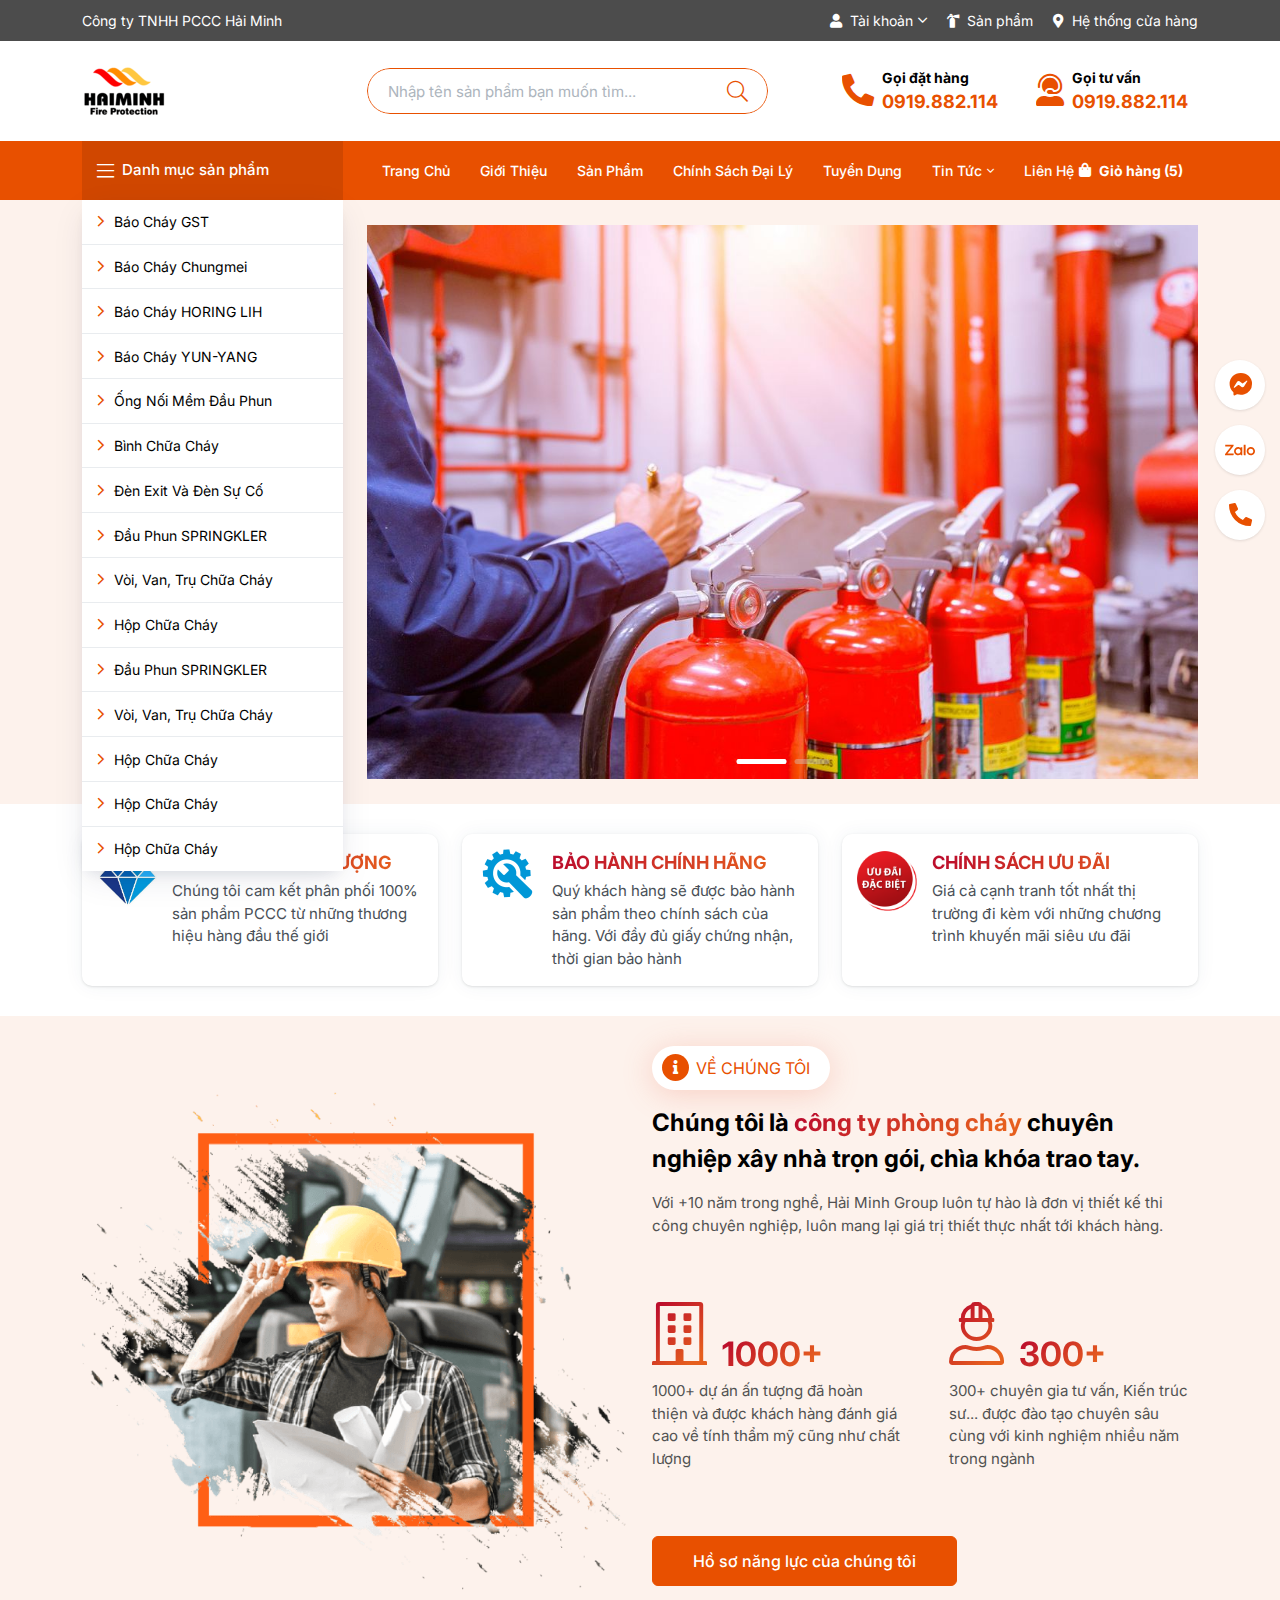
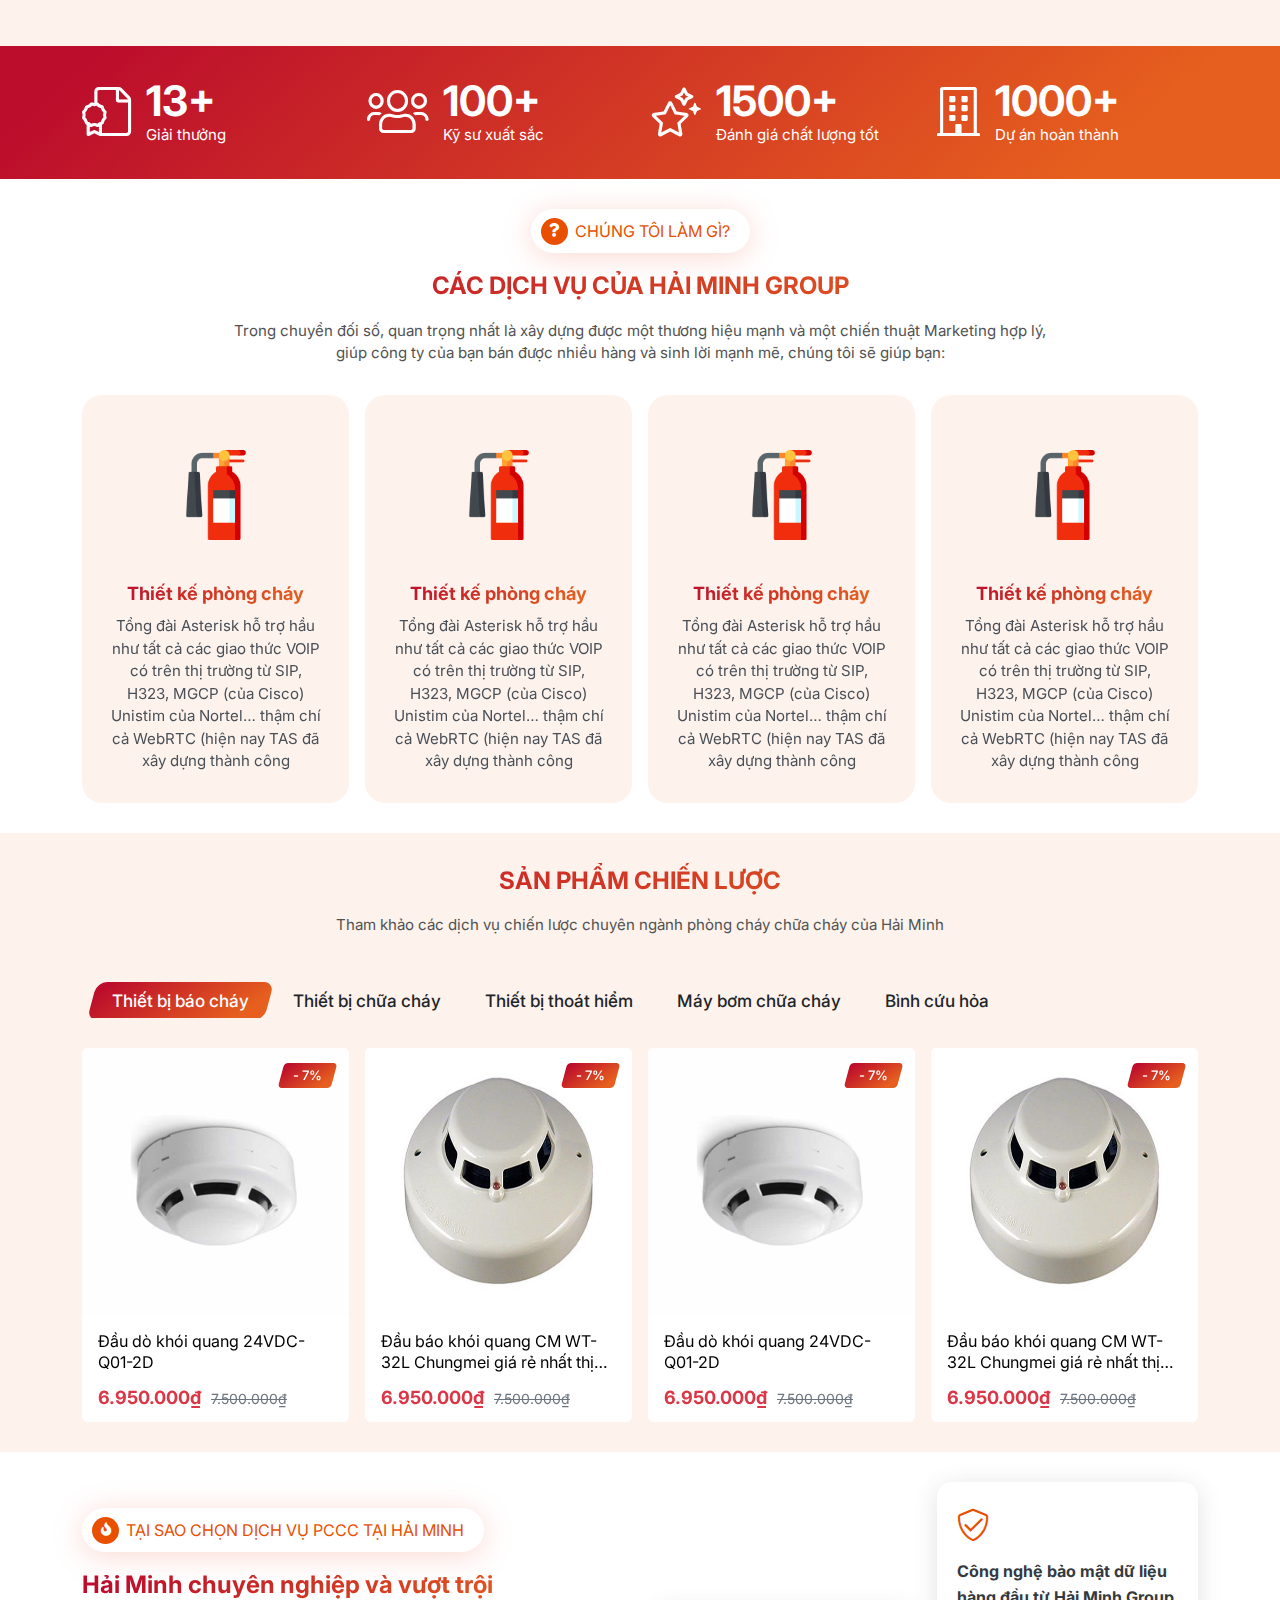
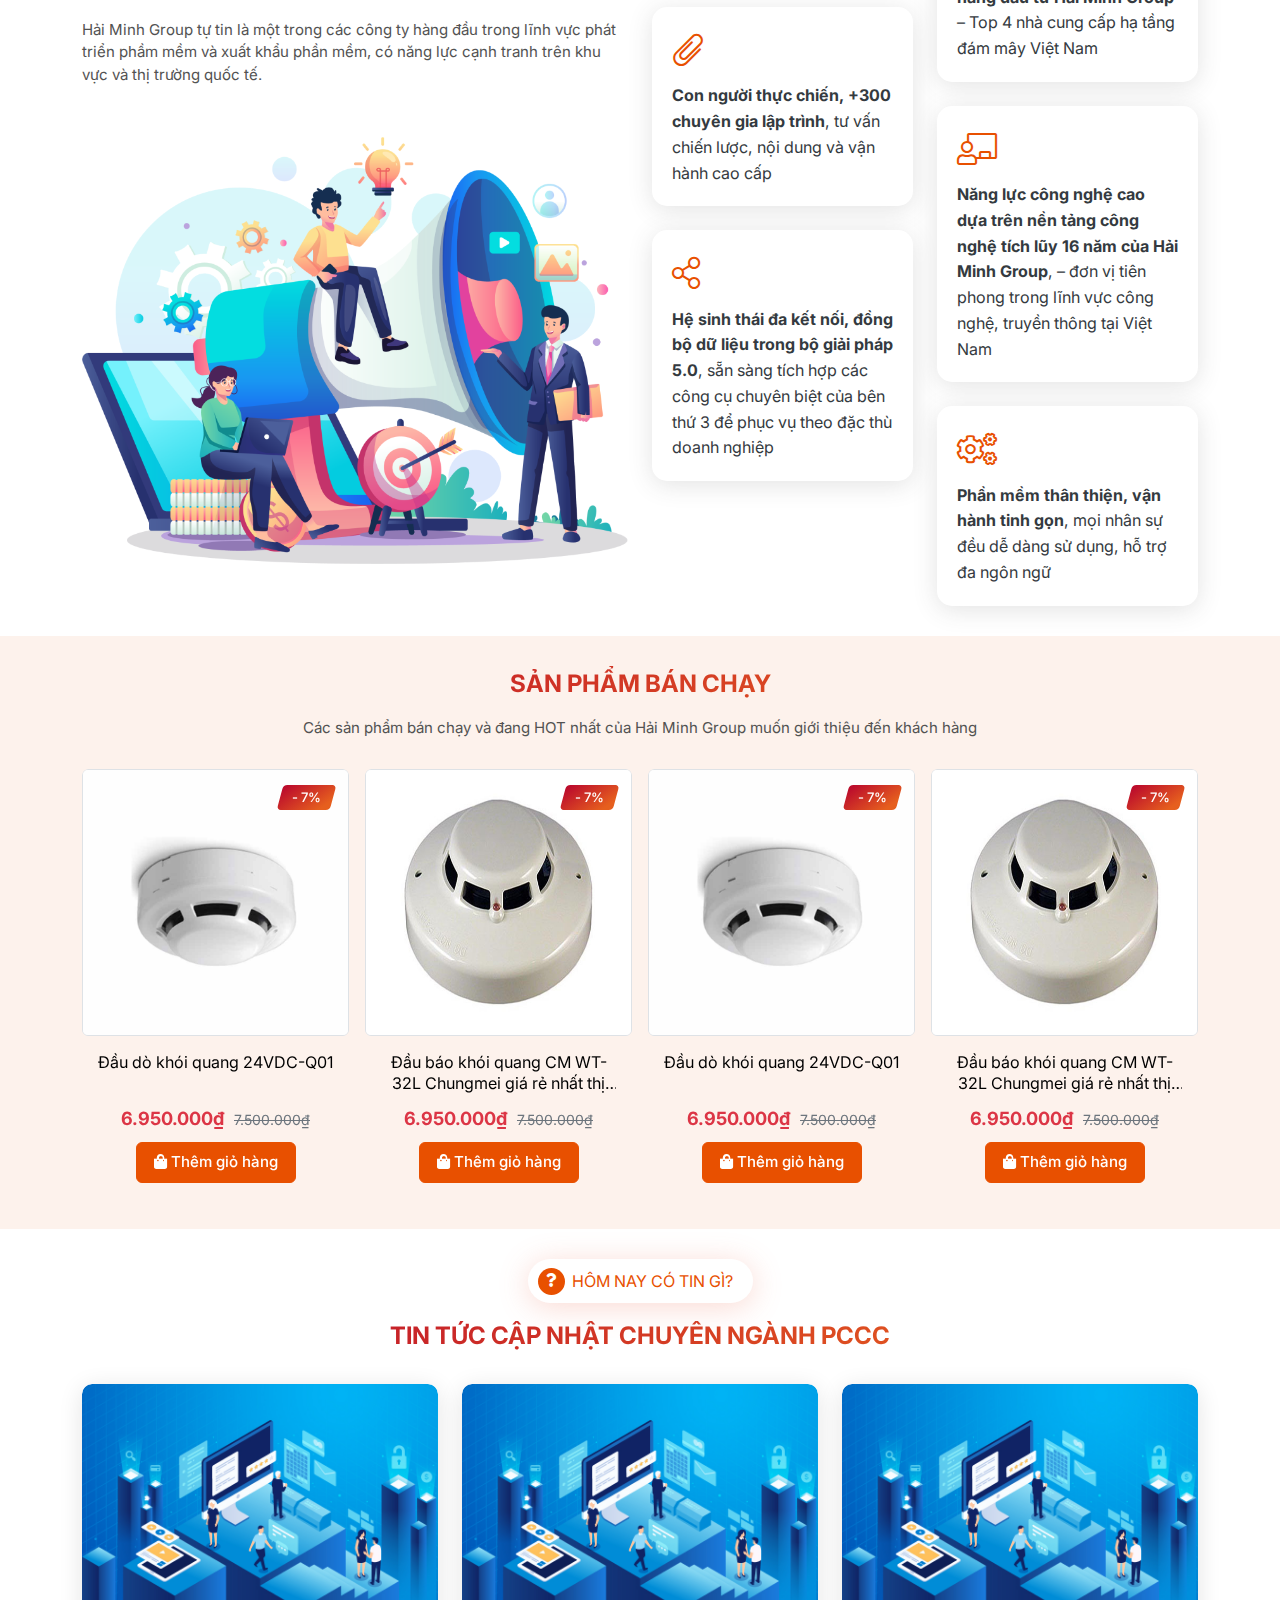
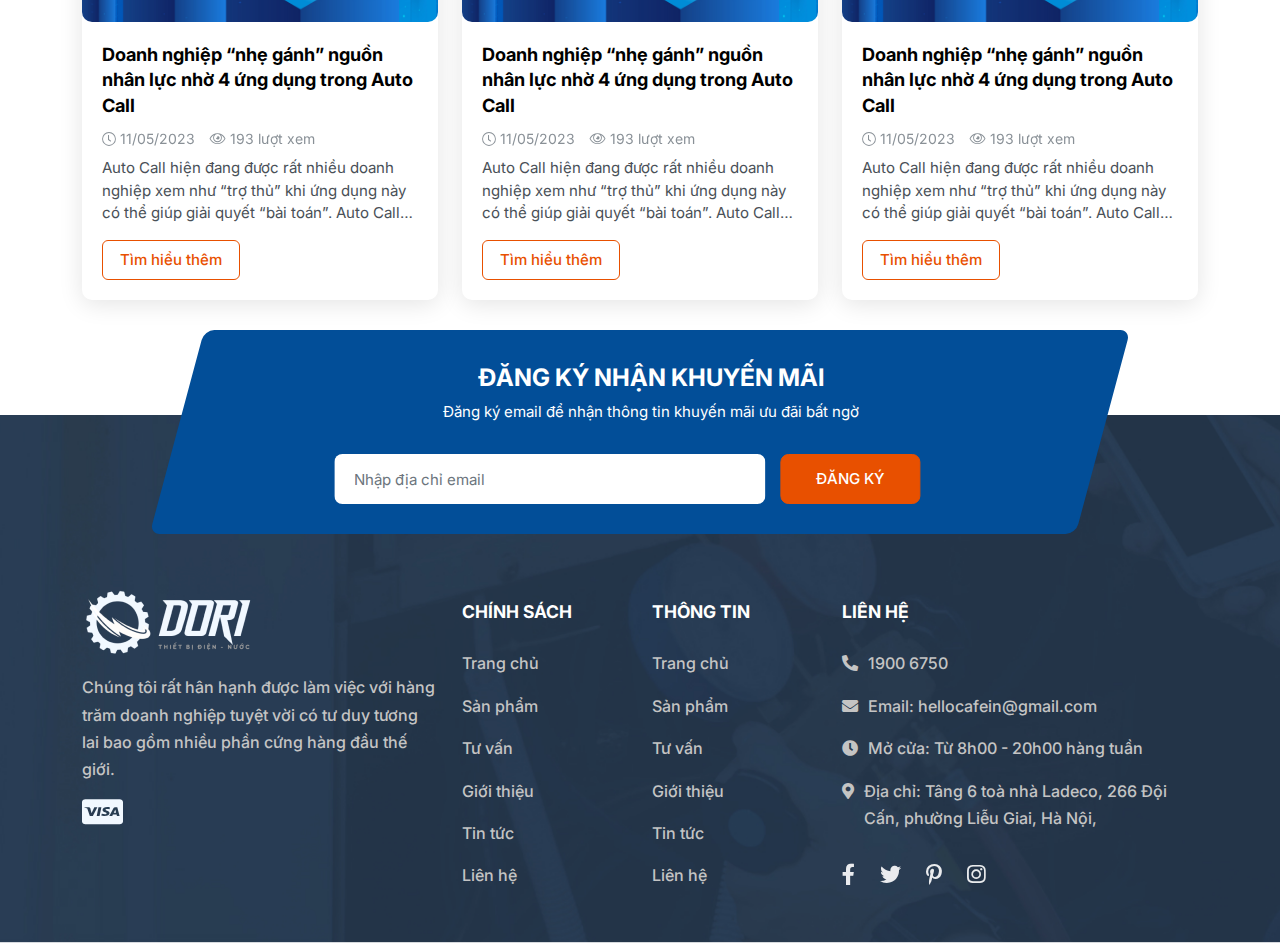
==== commit 7a2ed83d: "Update" ====
--- a/index.html
+++ b/index.html
@@ -1,2013 +1,2043 @@
 <!DOCTYPE html>
 <html lang="vi">
 <head>
-    <meta charset="UTF-8">
-    <meta name="viewport"
-          content="width=device-width, user-scalable=no, initial-scale=1.0, maximum-scale=1.0, minimum-scale=1.0">
+	<meta charset="UTF-8">
+	<meta name="viewport"
+	      content="width=device-width, user-scalable=no, initial-scale=1.0, maximum-scale=1.0, minimum-scale=1.0">
 
-    <title>Template Phòng Cháy</title>
-    <meta name="description" content="Template Phòng Cháy">
-    <meta name="author" content="">
+	<title>Template Phòng Cháy</title>
+	<meta name="description" content="Template Phòng Cháy">
+	<meta name="author" content="">
 
-    <meta property="og:title" content="Template Phòng Cháy">
-    <meta property="og:type" content="website">
-    <meta property="og:url" content="">
-    <meta property="og:description" content="Template Phòng Cháy">
-    <meta property="og:image" content="">
+	<meta property="og:title" content="Template Phòng Cháy">
+	<meta property="og:type" content="website">
+	<meta property="og:url" content="">
+	<meta property="og:description" content="Template Phòng Cháy">
+	<meta property="og:image" content="">
 
-    <link rel="preconnect" href="https://fonts.googleapis.com">
-    <link rel="preconnect" href="https://fonts.gstatic.com" crossorigin>
-    <link href="https://fonts.googleapis.com/css2?family=Inter:wght@100;200;300;400;500;600;700;800;900&display=swap"
-          rel="stylesheet">
+	<link rel="preconnect" href="https://fonts.googleapis.com">
+	<link rel="preconnect" href="https://fonts.gstatic.com" crossorigin>
+	<link href="https://fonts.googleapis.com/css2?family=Inter:wght@100;200;300;400;500;600;700;800;900&display=swap"
+	      rel="stylesheet">
 
-    <link rel="icon" href="./assets/images/favicon.png">
-    <link rel="apple-touch-icon" href="./assets/images/favicon.png">
-    <link rel="stylesheet" href="./assets/plugins/bootstrap/css/bootstrap.min.css">
-    <link rel="stylesheet" href="./assets/plugins/swiper/swiper-bundle.min.css">
-    <link rel="stylesheet" href="./assets/plugins/fancybox/fancybox.min.css">
-    <link rel="stylesheet" href="./assets/fonts/fontawesome/css/all.min.css">
-    <link rel="stylesheet" href="./assets/css/base.css">
-    <link rel="stylesheet" href="./assets/css/style.css">
+	<link rel="icon" href="./assets/images/favicon.png">
+	<link rel="apple-touch-icon" href="./assets/images/favicon.png">
+	<link rel="stylesheet" href="./assets/plugins/bootstrap/css/bootstrap.min.css">
+	<link rel="stylesheet" href="./assets/plugins/swiper/swiper-bundle.min.css">
+	<link rel="stylesheet" href="./assets/plugins/fancybox/fancybox.min.css">
+	<link rel="stylesheet" href="./assets/fonts/fontawesome/css/all.min.css">
+	<link rel="stylesheet" href="./assets/css/base.css">
+	<link rel="stylesheet" href="./assets/css/style.css">
 
-    <style>
-        :root {
-            --primary-color: #e85000;
-            --primary-hover: #ee6b20;
-            --primary-rgb: 232, 80, 0;
-            --secondary-color: #ff0000;
-            --secondary-hover: #f10909;
-            --secondary-rgb: 255, 0, 0;
-            --gradient: linear-gradient(138.62deg, #BC0D2C 7.45%, #E65F1E 85.72%);
-        }
-    </style>
+	<style>
+		:root {
+			--primary-color: #e85000;
+			--primary-hover: #ee6b20;
+			--primary-rgb: 232, 80, 0;
+			--secondary-color: #ff0000;
+			--secondary-hover: #f10909;
+			--secondary-rgb: 255, 0, 0;
+			--gradient: linear-gradient(138.62deg, #BC0D2C 7.45%, #E65F1E 85.72%);
+		}
+	</style>
 </head>
 <body>
 
 <div id="header" class="header">
-    <div class="header-top">
-        <div class="container">
-            <div class="row align-items-center justify-content-lg-between">
-                <div class="col-lg-auto">
-                    <div class="header-text text-white">
-                        Công ty TNHH PCCC Hải Minh
-                    </div>
-                </div>
-                <div class="col-lg-auto d-none d-lg-block">
-                    <div class="header-actions hstack gap-20px">
-                        <div class="header-actions_item hstack gap-5px position-relative">
-                            <a href="" class="hstack gap-8px position-relative">
-                                <i class="fas fa-user"></i>
-                                Tài khoản
-                            </a>
-                            <i class="fal fa-angle-down"></i>
-                            <ul class="list-unstyled mb-0 position-absolute">
-                                <li>
-                                    <a href="" class="user-item hstack align-items-center">
-                                        Đăng nhập tài khoản
-                                    </a>
-                                </li>
-                                <li>
-                                    <a href="" class="user-item hstack align-items-center">
-                                        Thông tin tài khoản
-                                    </a>
-                                </li>
-                                <li>
-                                    <a href="" class="user-item hstack align-items-center">
-                                        Đơn hàng của bạn
-                                    </a>
-                                </li>
-                                <li>
-                                    <a href="" class="user-item hstack align-items-center">
-                                        Đăng xuất
-                                    </a>
-                                </li>
-                            </ul>
-                        </div>
-                        <div class="header-actions_item hstack gap-5px">
-                            <a href="" class="hstack gap-8px position-relative">
-                                <i class="fas fa-fire-extinguisher"></i>
-                                Sản phẩm
-                            </a>
-                        </div>
-                        <div class="header-actions_item hstack gap-5px">
-                            <a href="" class="hstack gap-8px position-relative">
-                                <i class="fas fa-map-marker-alt"></i>
-                                Hệ thống cửa hàng
-                            </a>
-                        </div>
-                    </div>
-                </div>
-            </div>
-        </div>
-    </div>
-    <div class="header-middle">
-        <div class="container">
-            <div class="row align-items-center">
-                <div class="col-lg-3">
-                    <div class="header-group hstack">
-                        <div class="header-hamburger d-flex d-lg-none">
-                            <button type="button" class="hamburger-button" id="hamburger-button">
-                                <span></span>
-                                <span></span>
-                                <span></span>
-                                <span></span>
-                            </button>
-                        </div>
-                        <div class="header-logo">
-                            <a href="" class="d-inline-flex align-middle">
-                                <img src="./assets/images/logo.png" class="mw-100" alt="">
-                            </a>
-                        </div>
-                        <div class="header-user ms-auto d-flex d-lg-none">
-                            <button type="button" class="link-default hstack gap-8px position-relative">
-                                <i class="far fa-user"></i>
-                            </button>
-                            <ul class="list-unstyled mb-0 position-absolute">
-                                <li>
-                                    <a href="" class="user-item hstack align-items-center">
-                                        Đăng nhập tài khoản
-                                    </a>
-                                </li>
-                                <li>
-                                    <a href="" class="user-item hstack align-items-center">
-                                        Thông tin tài khoản
-                                    </a>
-                                </li>
-                                <li>
-                                    <a href="" class="user-item hstack align-items-center">
-                                        Đơn hàng của bạn
-                                    </a>
-                                </li>
-                                <li>
-                                    <a href="" class="user-item hstack align-items-center">
-                                        Đăng xuất
-                                    </a>
-                                </li>
-                            </ul>
-                        </div>
-                        <div class="header-cart d-flex d-lg-none">
-                            <button type="button" class="link-default" id="callCartMobile">
-                                <i class="far fa-shopping-bag"></i>(5)
-                            </button>
-                        </div>
-                    </div>
-                </div>
-                <div class="col-lg-5 d-none d-lg-block">
-                    <form action="">
-                        <div class="header-form hstack position-relative overflow-hidden">
-                            <input type="text" placeholder="Nhập tên sản phẩm bạn muốn tìm..." class="form-control">
-                            <button type="submit" class="link-default position-absolute top-50 translate-middle-y"><i
-                                    class="fal fa-search"></i></button>
-                        </div>
-                    </form>
-                </div>
-                <div class="col-lg-4 d-none d-lg-block">
-                    <div class="header-contact hstack gap-30px">
-                        <div class="header-contact_item hstack gap-8px position-relative overflow-hidden">
-                            <div class="contact-item_icon">
-                                <i class="fas fa-phone-alt"></i>
-                            </div>
-                            <div class="contact-item_content">
-                                <div class="contact-item_title">
-                                    Gọi đặt hàng
-                                </div>
-                                <div class="contact-item_value">
-                                    0919.882.114
-                                </div>
-                            </div>
-                            <a href="" class="stretched-link"></a>
-                        </div>
-                        <div class="header-contact_item hstack gap-8px position-relative overflow-hidden">
-                            <div class="contact-item_icon">
-                                <i class="fas fa-user-headset"></i>
-                            </div>
-                            <div class="contact-item_content">
-                                <div class="contact-item_title">
-                                    Gọi tư vấn
-                                </div>
-                                <div class="contact-item_value">
-                                    0919.882.114
-                                </div>
-                            </div>
-                            <a href="" class="stretched-link"></a>
-                        </div>
-                    </div>
-                </div>
-            </div>
-        </div>
-    </div>
-    <div class="header-bottom">
-        <div class="container">
-            <div class="row align-items-center">
-                <div class="col-lg-3 d-none d-xl-block">
-                    <div class="header-category is-default" id="header-category">
-                        <button class="link-default" id="callCategory">
-                            <i class="fal fa-bars me-2"></i>Danh mục sản phẩm
-                        </button>
-                        <div class="category-list">
-                            <ul>
-                                <li>
-                                    <a href="">
-                                        <i class="fal fa-angle-right"></i>
-                                        Báo cháy GST
-                                    </a>
-                                </li>
-                                <li>
-                                    <a href="">
-                                        <i class="fal fa-angle-right"></i>
-                                        Báo cháy Chungmei
-                                    </a>
-                                </li>
-                                <li>
-                                    <a href="">
-                                        <i class="fal fa-angle-right"></i>
-                                        Báo cháy HORING LIH
-                                    </a>
-                                </li>
-                                <li>
-                                    <a href="">
-                                        <i class="fal fa-angle-right"></i>
-                                        Báo cháy YUN-YANG
-                                    </a>
-                                </li>
-                                <li>
-                                    <a href="">
-                                        <i class="fal fa-angle-right"></i>
-                                        Ống nối mềm đầu phun
-                                    </a>
-                                </li>
-                                <li>
-                                    <a href="">
-                                        <i class="fal fa-angle-right"></i>Bình chữa cháy
-                                    </a>
-                                </li>
-                                <li>
-                                    <a href="">
-                                        <i class="fal fa-angle-right"></i>
-                                        Đèn Exit và Đèn sự cố
-                                    </a>
-                                </li>
-                                <li>
-                                    <a href="">
-                                        <i class="fal fa-angle-right"></i>
-                                        Đầu phun SPRINGKLER
-                                    </a>
-                                </li>
-                                <li>
-                                    <a href="">
-                                        <i class="fal fa-angle-right"></i>
-                                        Vòi, Van, Trụ chữa cháy
-                                    </a>
-                                </li>
-                                <li>
-                                    <a href="">
-                                        <i class="fal fa-angle-right"></i>
-                                        Hộp chữa cháy
-                                    </a>
-                                </li>
-                                <li>
-                                    <a href="">
-                                        <i class="fal fa-angle-right"></i>
-                                        Đầu phun SPRINGKLER
-                                    </a>
-                                </li>
-                                <li>
-                                    <a href="">
-                                        <i class="fal fa-angle-right"></i>
-                                        Vòi, Van, Trụ chữa cháy
-                                    </a>
-                                </li>
-                                <li>
-                                    <a href="">
-                                        <i class="fal fa-angle-right"></i>
-                                        Hộp chữa cháy
-                                    </a>
-                                </li>
-                                <li>
-                                    <a href="">
-                                        <i class="fal fa-angle-right"></i>
-                                        Hộp chữa cháy
-                                    </a>
-                                </li>
-                                <li>
-                                    <a href="">
-                                        <i class="fal fa-angle-right"></i>
-                                        Hộp chữa cháy
-                                    </a>
-                                </li>
-                            </ul>
-                        </div>
-                    </div>
-                </div>
-                <div class="col-lg-10 col-xl-7">
-                    <div class="header-navigation" id="header-navigation">
-                        <ul>
-                            <li class="navigation-logo d-flex d-lg-none">
-                                <a href="/"
-                                   class="d-inline-flex align-items-center justify-content-center align-middle">
-                                    <img src="./assets/images/logo.png" class="img-fluid">
-                                </a>
-                            </li>
-                            <li class="navigation-search d-flex d-lg-none">
-                                <form action="">
-                                    <div class="header-form hstack position-relative overflow-hidden">
-                                        <input type="text" placeholder="Nhập tên sản phẩm bạn muốn tìm..."
-                                               class="form-control">
-                                        <button type="submit"
-                                                class="link-default position-absolute top-50 translate-middle-y"><i
-                                                class="fal fa-search"></i></button>
-                                    </div>
-                                </form>
-                            </li>
-                            <li>
-                                <a href=""
-                                   aria-label="">
-                                    Trang chủ
-                                </a>
-                            </li>
-                            <li>
-                                <a href=""
-                                   aria-label="">
-                                    Giới thiệu
-                                </a>
-                            </li>
-                            <li>
-                                <a href=""
-                                   aria-label="">
-                                    Sản phẩm
-                                </a>
-                            </li>
-                            <li>
-                                <a href=""
-                                   aria-label="">
-                                    Chính sách đại lý
-                                </a>
-                            </li>
-                            <li>
-                                <a href=""
-                                   aria-label="">
-                                    Tuyển dụng
-                                </a>
-                            </li>
-                            <li>
-                                <a href=""
-                                   aria-label="">
-                                    Tin tức
-                                    <i class="fal fa-angle-down"></i>
-                                </a>
-                                <ul>
-                                    <li>
-                                        <a href="">
-                                            Danh sách tin tức 1
-                                        </a>
-                                    </li>
-                                    <li>
-                                        <a href="">
-                                            Danh sách tin tức 2
-                                        </a>
-                                    </li>
-                                    <li>
-                                        <a href="">
-                                            Danh sách tin tức 3
-                                        </a>
-                                    </li>
-                                    <li>
-                                        <a href="">
-                                            Danh sách tin tức 4
-                                        </a>
-                                    </li>
-                                </ul>
-                            </li>
-                            <li>
-                                <a href=""
-                                   aria-label="">
-                                    Liên hệ
-                                </a>
-                            </li>
-                        </ul>
-                    </div>
-                </div>
-                <div class="col-lg-2 d-none d-lg-block">
-                    <div class="header-cart">
-                        <button type="button" class="link-default" id="callCart">
-                            <i class="fas fa-shopping-bag lh-base me-2"></i>
-                            Giỏ hàng (5)
-                        </button>
-                    </div>
-                </div>
-            </div>
-        </div>
-    </div>
-    <div class="header-overlay" id="header-overlay"></div>
+	<div class="header-top">
+		<div class="container">
+			<div class="row align-items-center justify-content-lg-between">
+				<div class="col-lg-auto">
+					<div class="header-text text-white">
+						Công ty TNHH PCCC Hải Minh
+					</div>
+				</div>
+				<div class="col-lg-auto d-none d-lg-block">
+					<div class="header-actions hstack gap-20px">
+						<div class="header-actions_item hstack gap-5px position-relative">
+							<a href="" class="hstack gap-8px position-relative">
+								<i class="fas fa-user"></i>
+								Tài khoản
+							</a>
+							<i class="fal fa-angle-down"></i>
+							<ul class="list-unstyled mb-0 position-absolute">
+								<li>
+									<a href="" class="user-item hstack align-items-center">
+										Đăng nhập tài khoản
+									</a>
+								</li>
+								<li>
+									<a href="" class="user-item hstack align-items-center">
+										Thông tin tài khoản
+									</a>
+								</li>
+								<li>
+									<a href="" class="user-item hstack align-items-center">
+										Đơn hàng của bạn
+									</a>
+								</li>
+								<li>
+									<a href="" class="user-item hstack align-items-center">
+										Đăng xuất
+									</a>
+								</li>
+							</ul>
+						</div>
+						<div class="header-actions_item hstack gap-5px">
+							<a href="" class="hstack gap-8px position-relative">
+								<i class="fas fa-fire-extinguisher"></i>
+								Sản phẩm
+							</a>
+						</div>
+						<div class="header-actions_item hstack gap-5px">
+							<a href="" class="hstack gap-8px position-relative">
+								<i class="fas fa-map-marker-alt"></i>
+								Hệ thống cửa hàng
+							</a>
+						</div>
+					</div>
+				</div>
+			</div>
+		</div>
+	</div>
+	<div class="header-middle">
+		<div class="container">
+			<div class="row align-items-center">
+				<div class="col-lg-3">
+					<div class="header-group hstack">
+						<div class="header-hamburger d-flex d-lg-none">
+							<button type="button" class="hamburger-button" id="hamburger-button">
+								<span></span>
+								<span></span>
+								<span></span>
+								<span></span>
+							</button>
+						</div>
+						<div class="header-logo">
+							<a href="" class="d-inline-flex align-middle">
+								<img src="./assets/images/logo.png" class="mw-100" alt="">
+							</a>
+						</div>
+						<div class="header-user ms-auto d-flex d-lg-none">
+							<button type="button" class="link-default hstack gap-8px position-relative">
+								<i class="far fa-user"></i>
+							</button>
+							<ul class="list-unstyled mb-0 position-absolute">
+								<li>
+									<a href="" class="user-item hstack align-items-center">
+										Đăng nhập tài khoản
+									</a>
+								</li>
+								<li>
+									<a href="" class="user-item hstack align-items-center">
+										Thông tin tài khoản
+									</a>
+								</li>
+								<li>
+									<a href="" class="user-item hstack align-items-center">
+										Đơn hàng của bạn
+									</a>
+								</li>
+								<li>
+									<a href="" class="user-item hstack align-items-center">
+										Đăng xuất
+									</a>
+								</li>
+							</ul>
+						</div>
+						<div class="header-cart d-flex d-lg-none">
+							<button type="button" class="link-default" id="callCartMobile">
+								<i class="far fa-shopping-bag"></i>(5)
+							</button>
+						</div>
+					</div>
+				</div>
+				<div class="col-lg-5 d-none d-lg-block">
+					<form action="">
+						<div class="header-form hstack position-relative overflow-hidden">
+							<input type="text" placeholder="Nhập tên sản phẩm bạn muốn tìm..." class="form-control">
+							<button type="submit" class="link-default position-absolute top-50 translate-middle-y"><i
+									class="fal fa-search"></i></button>
+						</div>
+					</form>
+				</div>
+				<div class="col-lg-4 d-none d-lg-block">
+					<div class="header-contact hstack gap-30px">
+						<div class="header-contact_item hstack gap-8px position-relative overflow-hidden">
+							<div class="contact-item_icon">
+								<i class="fas fa-phone-alt"></i>
+							</div>
+							<div class="contact-item_content">
+								<div class="contact-item_title">
+									Gọi đặt hàng
+								</div>
+								<div class="contact-item_value">
+									0919.882.114
+								</div>
+							</div>
+							<a href="" class="stretched-link"></a>
+						</div>
+						<div class="header-contact_item hstack gap-8px position-relative overflow-hidden">
+							<div class="contact-item_icon">
+								<i class="fas fa-user-headset"></i>
+							</div>
+							<div class="contact-item_content">
+								<div class="contact-item_title">
+									Gọi tư vấn
+								</div>
+								<div class="contact-item_value">
+									0919.882.114
+								</div>
+							</div>
+							<a href="" class="stretched-link"></a>
+						</div>
+					</div>
+				</div>
+			</div>
+		</div>
+	</div>
+	<div class="header-bottom">
+		<div class="container">
+			<div class="row align-items-center">
+				<div class="col-lg-3 d-none d-xl-block">
+					<div class="header-category is-default" id="header-category">
+						<button class="link-default" id="callCategory">
+							<i class="fal fa-bars me-2"></i>Danh mục sản phẩm
+						</button>
+						<div class="category-list">
+							<ul>
+								<li>
+									<a href="">
+										<i class="fal fa-angle-right"></i>
+										Báo cháy GST
+									</a>
+								</li>
+								<li>
+									<a href="">
+										<i class="fal fa-angle-right"></i>
+										Báo cháy Chungmei
+									</a>
+								</li>
+								<li>
+									<a href="">
+										<i class="fal fa-angle-right"></i>
+										Báo cháy HORING LIH
+									</a>
+								</li>
+								<li>
+									<a href="">
+										<i class="fal fa-angle-right"></i>
+										Báo cháy YUN-YANG
+									</a>
+								</li>
+								<li>
+									<a href="">
+										<i class="fal fa-angle-right"></i>
+										Ống nối mềm đầu phun
+									</a>
+								</li>
+								<li>
+									<a href="">
+										<i class="fal fa-angle-right"></i>Bình chữa cháy
+									</a>
+								</li>
+								<li>
+									<a href="">
+										<i class="fal fa-angle-right"></i>
+										Đèn Exit và Đèn sự cố
+									</a>
+								</li>
+								<li>
+									<a href="">
+										<i class="fal fa-angle-right"></i>
+										Đầu phun SPRINGKLER
+									</a>
+								</li>
+								<li>
+									<a href="">
+										<i class="fal fa-angle-right"></i>
+										Vòi, Van, Trụ chữa cháy
+									</a>
+								</li>
+								<li>
+									<a href="">
+										<i class="fal fa-angle-right"></i>
+										Hộp chữa cháy
+									</a>
+								</li>
+								<li>
+									<a href="">
+										<i class="fal fa-angle-right"></i>
+										Đầu phun SPRINGKLER
+									</a>
+								</li>
+								<li>
+									<a href="">
+										<i class="fal fa-angle-right"></i>
+										Vòi, Van, Trụ chữa cháy
+									</a>
+								</li>
+								<li>
+									<a href="">
+										<i class="fal fa-angle-right"></i>
+										Hộp chữa cháy
+									</a>
+								</li>
+								<li>
+									<a href="">
+										<i class="fal fa-angle-right"></i>
+										Hộp chữa cháy
+									</a>
+								</li>
+								<li>
+									<a href="">
+										<i class="fal fa-angle-right"></i>
+										Hộp chữa cháy
+									</a>
+								</li>
+							</ul>
+						</div>
+					</div>
+				</div>
+				<div class="col-lg-10 col-xl-7">
+					<div class="header-navigation" id="header-navigation">
+						<ul>
+							<li class="navigation-logo d-flex d-lg-none">
+								<a href="/"
+								   class="d-inline-flex align-items-center justify-content-center align-middle">
+									<img src="./assets/images/logo.png" class="img-fluid">
+								</a>
+							</li>
+							<li class="navigation-search d-flex d-lg-none">
+								<form action="">
+									<div class="header-form hstack position-relative overflow-hidden">
+										<input type="text" placeholder="Nhập tên sản phẩm bạn muốn tìm..."
+										       class="form-control">
+										<button type="submit"
+										        class="link-default position-absolute top-50 translate-middle-y"><i
+												class="fal fa-search"></i></button>
+									</div>
+								</form>
+							</li>
+							<li>
+								<a href=""
+								   aria-label="">
+									Trang chủ
+								</a>
+							</li>
+							<li>
+								<a href=""
+								   aria-label="">
+									Giới thiệu
+								</a>
+							</li>
+							<li>
+								<a href=""
+								   aria-label="">
+									Sản phẩm
+								</a>
+							</li>
+							<li>
+								<a href=""
+								   aria-label="">
+									Chính sách đại lý
+								</a>
+							</li>
+							<li>
+								<a href=""
+								   aria-label="">
+									Tuyển dụng
+								</a>
+							</li>
+							<li>
+								<a href=""
+								   aria-label="">
+									Tin tức
+									<i class="fal fa-angle-down"></i>
+								</a>
+								<ul>
+									<li>
+										<a href="">
+											Danh sách tin tức 1
+										</a>
+									</li>
+									<li>
+										<a href="">
+											Danh sách tin tức 2
+										</a>
+									</li>
+									<li>
+										<a href="">
+											Danh sách tin tức 3
+										</a>
+									</li>
+									<li>
+										<a href="">
+											Danh sách tin tức 4
+										</a>
+									</li>
+								</ul>
+							</li>
+							<li>
+								<a href=""
+								   aria-label="">
+									Liên hệ
+								</a>
+							</li>
+						</ul>
+					</div>
+				</div>
+				<div class="col-lg-2 d-none d-lg-block">
+					<div class="header-cart">
+						<button type="button" class="link-default" id="callCart">
+							<i class="fas fa-shopping-bag lh-base me-2"></i>
+							Giỏ hàng (5)
+						</button>
+					</div>
+				</div>
+			</div>
+		</div>
+	</div>
+	<div class="header-overlay" id="header-overlay"></div>
 </div>
 
 <div id="main" class="main">
-    <div class="section-hero">
-        <div class="container-lg g-0 g-lg-4">
-            <div class="row justify-content-end g-0 g-lg-4">
-                <div class="col-xl-9">
-                    <div class="position-relative slider-theme slider-hero" id="slider-hero">
-                        <div class="swiper">
-                            <div class="swiper-wrapper">
-                                <div class="swiper-slide">
-                                    <div class="position-relative">
-                                        <img src="./assets/images/slider/banner1.jpg" class="w-100 img-fluid" alt="">
-                                        <a href="" class="stretched-link"></a>
-                                    </div>
-                                </div>
-                                <div class="swiper-slide">
-                                    <div class="position-relative">
-                                        <img src="./assets/images/slider/banner2.jpg" class="w-100 img-fluid" alt="">
-                                        <a href="" class="stretched-link"></a>
-                                    </div>
-                                </div>
-                            </div>
-                        </div>
-                        <div class="slider-pagination"></div>
-                    </div>
-                </div>
-            </div>
-        </div>
-    </div>
-    <div class="section-gap section-box">
-        <div class="container">
-            <div class="row g-4 row-cols-lg-3 row-cols-1">
-                <div class="col">
-                    <div class="box-item hstack gap-15px align-items-start">
-                        <div class="box-item_icon flex-shrink-0">
-                            <img src="./assets/images/icon/kim-cuong.jpg" class="img-fluid" alt="">
-                        </div>
-                        <div class="box-item_content">
-                            <div class="box-item_title">
-                                SẢN PHẨM CHẤT LƯỢNG
-                            </div>
-                            <div class="box-item_text">
-                                Chúng tôi cam kết phân phối 100% sản phẩm PCCC từ những thương hiệu hàng đầu thế giới
-                            </div>
-                        </div>
-                    </div>
-                </div>
-                <div class="col">
-                    <div class="box-item hstack gap-15px align-items-start">
-                        <div class="box-item_icon flex-shrink-0">
-                            <img src="./assets/images/icon/sua-chua.png" class="img-fluid" alt="">
-                        </div>
-                        <div class="box-item_content">
-                            <div class="box-item_title">
-                                BẢO HÀNH CHÍNH HÃNG
-                            </div>
-                            <div class="box-item_text">
-                                Quý khách hàng sẽ được bảo hành sản phẩm theo chính sách của hãng. Với đầy đủ giấy chứng
-                                nhận, thời gian bảo hành
-                            </div>
-                        </div>
-                    </div>
-                </div>
-                <div class="col">
-                    <div class="box-item hstack gap-15px align-items-start">
-                        <div class="box-item_icon flex-shrink-0">
-                            <img src="./assets/images/icon/icon-uu-dai.png" class="img-fluid" alt="">
-                        </div>
-                        <div class="box-item_content">
-                            <div class="box-item_title">
-                                CHÍNH SÁCH ƯU ĐÃI
-                            </div>
-                            <div class="box-item_text">
-                                Giá cả cạnh tranh tốt nhất thị trường đi kèm với những chương trình khuyến mãi siêu ưu
-                                đãi
-                            </div>
-                        </div>
-                    </div>
-                </div>
-            </div>
-        </div>
-    </div>
-    <div class="section-gap section-service d-block d-lg-none">
-        <div class="container">
-            <div class="section-heading">
-                <div class="heading-title">
-                    Danh mục sản phẩm
-                </div>
-                <div class="heading-text">
-                    Mời bạn cùng tham khảo danh mục sản phẩm bán chạy nhất của Hải Minh Group
-                </div>
-            </div>
-            <div class="position-relative slider-theme" id="slider-service">
-                <div class="swiper h-auto">
-                    <div class="swiper-wrapper h-auto">
-                        <div class="swiper-slide h-auto">
-                            <div class="service-card position-relative">
-                                <div class="card-image">
-                                    <img src="./assets/images/icon/banner-sp.jpg" class="img-fluid w-100" alt="">
-                                </div>
-                                <div class="card-title">
-                                    Báo cháy GST
-                                </div>
-                            </div>
-                        </div>
-                        <div class="swiper-slide h-auto">
-                            <div class="service-card position-relative">
-                                <div class="card-image">
-                                    <img src="./assets/images/icon/banner-sp.jpg" class="img-fluid w-100" alt="">
-                                </div>
-                                <div class="card-title">
-                                    Báo cháy Chungmei
-                                </div>
-                            </div>
-                        </div>
-                        <div class="swiper-slide h-auto">
-                            <div class="service-card position-relative">
-                                <div class="card-image">
-                                    <img src="./assets/images/icon/banner-sp.jpg" class="img-fluid w-100" alt="">
-                                </div>
-                                <div class="card-title">
-                                    Báo cháy HORING LIH
-                                </div>
-                            </div>
-                        </div>
-                        <div class="swiper-slide h-auto">
-                            <div class="service-card position-relative">
-                                <div class="card-image">
-                                    <img src="./assets/images/icon/banner-sp.jpg" class="img-fluid w-100" alt="">
-                                </div>
-                                <div class="card-title">
-                                    Báo cháy YUN-YANG
-                                </div>
-                            </div>
-                        </div>
-                        <div class="swiper-slide h-auto">
-                            <div class="service-card position-relative">
-                                <div class="card-image">
-                                    <img src="./assets/images/icon/banner-sp.jpg" class="img-fluid w-100" alt="">
-                                </div>
-                                <div class="card-title">
-                                    Ống Nối Mềm Đầu Phun
-                                </div>
-                            </div>
-                        </div>
-                        <div class="swiper-slide h-auto">
-                            <div class="service-card position-relative">
-                                <div class="card-image">
-                                    <img src="./assets/images/icon/banner-sp.jpg" class="img-fluid w-100" alt="">
-                                </div>
-                                <div class="card-title">
-                                    Bình Chữa Cháy
-                                </div>
-                            </div>
-                        </div>
-                        <div class="swiper-slide h-auto">
-                            <div class="service-card position-relative">
-                                <div class="card-image">
-                                    <img src="./assets/images/icon/banner-sp.jpg" class="img-fluid w-100" alt="">
-                                </div>
-                                <div class="card-title">
-                                    Đèn Exits và Đèn Sự Cố
-                                </div>
-                            </div>
-                        </div>
-                        <div class="swiper-slide h-auto">
-                            <div class="service-card position-relative">
-                                <div class="card-image">
-                                    <img src="./assets/images/icon/banner-sp.jpg" class="img-fluid w-100" alt="">
-                                </div>
-                                <div class="card-title">
-                                    Đầu phun SPRINGKLER
-                                </div>
-                            </div>
-                        </div>
-                        <div class="swiper-slide h-auto">
-                            <div class="service-card position-relative">
-                                <div class="card-image">
-                                    <img src="./assets/images/icon/banner-sp.jpg" class="img-fluid w-100" alt="">
-                                </div>
-                                <div class="card-title">
-                                    Vòi, Van, Trụ chữa cháy
-                                </div>
-                            </div>
-                        </div>
-                        <div class="swiper-slide h-auto">
-                            <div class="service-card position-relative">
-                                <div class="card-image">
-                                    <img src="./assets/images/icon/banner-sp.jpg" class="img-fluid w-100" alt="">
-                                </div>
-                                <div class="card-title">
-                                    Hộp chữa cháy
-                                </div>
-                            </div>
-                        </div>
-                        <div class="swiper-slide h-auto">
-                            <div class="service-card position-relative">
-                                <div class="card-image">
-                                    <img src="./assets/images/icon/banner-sp.jpg" class="img-fluid w-100" alt="">
-                                </div>
-                                <div class="card-title">
-                                    Đầu phun SPRINGKLER
-                                </div>
-                            </div>
-                        </div>
-                    </div>
-                </div>
-            </div>
-        </div>
-    </div>
-    <div class="section-gap section-us">
-        <div class="container">
-            <div class="row align-items-center">
-                <div class="col-lg-6">
-                    <img src="./assets/images/icon/bg-us.png" class="w-100 img-fluid" alt="">
-                </div>
-                <div class="col-lg-6">
-                    <div class="section-heading text-lg-start">
-                        <div class="heading-sub me-lg-auto">
-                            <div class="heading-sub_icon">
-                                <i class="fas fa-info"></i>
-                            </div>
-                            <div class="heading-sub_text">
-                                VỀ CHÚNG TÔI
-                            </div>
-                        </div>
-                        <div class="heading-title heading-title_black">
-                            Chúng tôi là&nbsp;<span>công ty phòng cháy</span>&nbsp;chuyên nghiệp xây nhà trọn gói,
-                            chìa
-                            khóa trao tay.
-                        </div>
-                        <div class="heading-text">
-                            Với +10 năm trong nghề, Hải Minh Group luôn tự hào là đơn vị thiết kế thi công chuyên
-                            nghiệp, luôn mang lại giá trị thiết thực nhất tới khách hàng.
-                        </div>
-                        <div class="us-inner">
-                            <div class="row g-4 g-lg-5">
-                                <div class="col-6">
-                                    <div class="us-card gap-15px card border-0 bg-transparent p-0 rounded-0">
-                                        <div class="card-content hstack align-items-end gap-15px">
-                                            <div class="card-icon">
-                                                <i class="fal fa-building"></i>
-                                            </div>
-                                            <div class="card-value">
-                                                1000+
-                                            </div>
-                                        </div>
-                                        <div class="card-text">
-                                            1000+ dự án ấn tượng đã hoàn thiện và được khách hàng đánh giá cao về
-                                            tính
-                                            thẩm mỹ cũng như chất lượng
-                                        </div>
-                                    </div>
-                                </div>
-                                <div class="col-6">
-                                    <div class="us-card gap-15px card border-0 bg-transparent p-0 rounded-0">
-                                        <div class="card-content hstack align-items-end gap-15px">
-                                            <div class="card-icon">
-                                                <i class="fal fa-user-hard-hat"></i>
-                                            </div>
-                                            <div class="card-value">
-                                                300+
-                                            </div>
-                                        </div>
-                                        <div class="card-text">
-                                            300+ chuyên gia tư vấn, Kiến trúc sư... được đào tạo chuyên sâu cùng với
-                                            kinh nghiệm nhiều năm trong ngành
-                                        </div>
-                                    </div>
-                                </div>
-                            </div>
-                        </div>
-                        <div class="heading-button me-lg-auto">
-                            <a href="" class="button-theme button-theme_primary button-theme_large">
-                                Hồ sơ năng lực của chúng tôi
-                            </a>
-                        </div>
-                    </div>
-                </div>
-            </div>
-        </div>
-    </div>
-    <div class="section-gap section-counter">
-        <div class="container">
-            <div class="row g-4 row-cols-lg-4 row-cols-2">
-                <div class="col">
-                    <div class="counter-card hstack text-white gap-15px card border-0 bg-transparent p-0 rounded-0">
-                        <div class="card-icon">
-                            <i class="fal fa-file-certificate"></i>
-                        </div>
-                        <div class="card-content">
-                            <div class="card-value">
-                                13+
-                            </div>
-                            <div class="card-text">
-                                Giải thưởng
-                            </div>
-                        </div>
-                    </div>
-                </div>
-                <div class="col">
-                    <div class="counter-card hstack text-white gap-15px card border-0 bg-transparent p-0 rounded-0">
-                        <div class="card-icon">
-                            <i class="fal fa-users"></i>
-                        </div>
-                        <div class="card-content">
-                            <div class="card-value">
-                                100+
-                            </div>
-                            <div class="card-text">
-                                Kỹ sư xuất sắc
-                            </div>
-                        </div>
-                    </div>
-                </div>
-                <div class="col">
-                    <div class="counter-card hstack text-white gap-15px card border-0 bg-transparent p-0 rounded-0">
-                        <div class="card-icon">
-                            <i class="fal fa-stars"></i>
-                        </div>
-                        <div class="card-content">
-                            <div class="card-value">
-                                1500+
-                            </div>
-                            <div class="card-text">
-                                Đánh giá chất lượng tốt
-                            </div>
-                        </div>
-                    </div>
-                </div>
-                <div class="col">
-                    <div class="counter-card hstack text-white gap-15px card border-0 bg-transparent p-0 rounded-0">
-                        <div class="card-icon">
-                            <i class="fal fa-building"></i>
-                        </div>
-                        <div class="card-content">
-                            <div class="card-value">
-                                1000+
-                            </div>
-                            <div class="card-text">
-                                Dự án hoàn thành
-                            </div>
-                        </div>
-                    </div>
-                </div>
-            </div>
-        </div>
-    </div>
-    <div class="section-gap section-introduction">
-        <div class="container">
-            <div class="section-heading">
-                <div class="heading-sub">
-                    <div class="heading-sub_icon">
-                        <i class="fas fa-question"></i>
-                    </div>
-                    <div class="heading-sub_text">
-                        CHÚNG TÔI LÀM GÌ?
-                    </div>
-                </div>
-                <div class="heading-title">
-                    CÁC DỊCH VỤ CỦA HẢI MINH GROUP
-                </div>
-                <div class="heading-text">
-                    Trong chuyển đối số, quan trọng nhất là xây dựng được một thương hiệu mạnh và một chiến thuật
-                    Marketing hợp lý,<br>
-                    giúp công ty của bạn bán được nhiều hàng và sinh lời mạnh mẽ, chúng tôi sẽ giúp bạn:
-                </div>
-            </div>
-            <div class="position-relative slider-theme" id="slider-introduction">
-                <div class="swiper h-auto">
-                    <div class="swiper-wrapper h-auto">
-                        <div class="swiper-slide h-auto">
-                            <div class="introduction-card card gap-15px justify-content-center text-center border-0 position-relative overflow-hidden">
-                                <div class="card-icon rounded-circle hstack justify-content-center">
-                                    <img src="./assets/images/icon/fire-extinguisher.png" class="img-fluid" alt="">
-                                </div>
-                                <div class="card-body p-0">
-                                    <div class="card-title">
-                                        Thiết kế phòng cháy
-                                    </div>
-                                    <div class="card-text">
-                                        Tổng đài Asterisk hỗ trợ hầu như tất cả các giao thức VOIP có trên thị
-                                        trường từ
-                                        SIP,
-                                        H323, MGCP (của Cisco) Unistim của Nortel… thậm chí cả WebRTC (hiện nay TAS
-                                        đã
-                                        xây dựng
-                                        thành công
-                                    </div>
-                                </div>
-                            </div>
-                        </div>
-                        <div class="swiper-slide h-auto">
-                            <div class="introduction-card card gap-15px justify-content-center text-center border-0 position-relative overflow-hidden">
-                                <div class="card-icon rounded-circle hstack justify-content-center">
-                                    <img src="./assets/images/icon/fire-extinguisher.png" class="img-fluid" alt="">
-                                </div>
-                                <div class="card-body p-0">
-                                    <div class="card-title">
-                                        Thiết kế phòng cháy
-                                    </div>
-                                    <div class="card-text">
-                                        Tổng đài Asterisk hỗ trợ hầu như tất cả các giao thức VOIP có trên thị
-                                        trường từ
-                                        SIP,
-                                        H323, MGCP (của Cisco) Unistim của Nortel… thậm chí cả WebRTC (hiện nay TAS
-                                        đã
-                                        xây dựng
-                                        thành công
-                                    </div>
-                                </div>
-                            </div>
-                        </div>
-                        <div class="swiper-slide h-auto">
-                            <div class="introduction-card card gap-15px justify-content-center text-center border-0 position-relative overflow-hidden">
-                                <div class="card-icon rounded-circle hstack justify-content-center">
-                                    <img src="./assets/images/icon/fire-extinguisher.png" class="img-fluid" alt="">
-                                </div>
-                                <div class="card-body p-0">
-                                    <div class="card-title">
-                                        Thiết kế phòng cháy
-                                    </div>
-                                    <div class="card-text">
-                                        Tổng đài Asterisk hỗ trợ hầu như tất cả các giao thức VOIP có trên thị
-                                        trường từ
-                                        SIP,
-                                        H323, MGCP (của Cisco) Unistim của Nortel… thậm chí cả WebRTC (hiện nay TAS
-                                        đã
-                                        xây dựng
-                                        thành công
-                                    </div>
-                                </div>
-                            </div>
-                        </div>
-                        <div class="swiper-slide h-auto">
-                            <div class="introduction-card card gap-15px justify-content-center text-center border-0 position-relative overflow-hidden">
-                                <div class="card-icon rounded-circle hstack justify-content-center">
-                                    <img src="./assets/images/icon/fire-extinguisher.png" class="img-fluid" alt="">
-                                </div>
-                                <div class="card-body p-0">
-                                    <div class="card-title">
-                                        Thiết kế phòng cháy
-                                    </div>
-                                    <div class="card-text">
-                                        Tổng đài Asterisk hỗ trợ hầu như tất cả các giao thức VOIP có trên thị
-                                        trường từ
-                                        SIP,
-                                        H323, MGCP (của Cisco) Unistim của Nortel… thậm chí cả WebRTC (hiện nay TAS
-                                        đã
-                                        xây dựng
-                                        thành công
-                                    </div>
-                                </div>
-                            </div>
-                        </div>
-                    </div>
-                </div>
-            </div>
-        </div>
-    </div>
-    <div class="section-gap section-product">
-        <div class="container">
-            <div class="section-heading">
-                <div class="heading-title">
-                    SẢN PHẨM CHIẾN LƯỢC
-                </div>
-                <div class="heading-text">
-                    Tham khảo các dịch vụ chiến lược chuyên ngành phòng cháy chữa cháy của Hải Minh
-                </div>
-                <div class="heading-tabs">
-                    <ul class="nav nav-tabs mb-0 border-bottom-0">
-                        <li class="nav-item">
-                            <button class="nav-link active" data-bs-toggle="tab" data-bs-target="#thiet-bi-bao-chay"
-                                    type="button">
-                                <span>
-                                    Thiết bị báo cháy
-                                </span>
-                            </button>
-                        </li>
-                        <li class="nav-item">
-                            <button class="nav-link" data-bs-toggle="tab" data-bs-target="#thiet-bi-chua-chay"
-                                    type="button">
-                                <span>
-                                    Thiết bị chữa cháy
-                                </span>
-                            </button>
-                        </li>
-                        <li class="nav-item">
-                            <button class="nav-link" data-bs-toggle="tab" data-bs-target="#thiet-bi-thoat-hiem"
-                                    type="button">
-                                <span>
-                                    Thiết bị thoát hiểm
-                                </span>
-                            </button>
-                        </li>
-                        <li class="nav-item">
-                            <button class="nav-link" data-bs-toggle="tab" data-bs-target="#may-bom-chua-chay"
-                                    type="button">
-                                <span>
-                                    Máy bơm chữa cháy
-                                </span>
-                            </button>
-                        </li>
-                        <li class="nav-item">
-                            <button class="nav-link" data-bs-toggle="tab" data-bs-target="#binh-cuu-hoa"
-                                    type="button">
-                                <span>
-                                    Bình cứu hỏa
-                                </span>
-                            </button>
-                        </li>
-                    </ul>
-                </div>
-            </div>
-            <div class="tab-content">
-                <div class="tab-pane fade active show" id="thiet-bi-bao-chay">
-                    <div class="position-relative slider-theme slider-tabs" id="slider-thiet-bi-bao-chay">
-                        <div class="swiper h-auto">
-                            <div class="swiper-wrapper h-auto">
-                                <div class="swiper-slide h-auto">
-                                    <div class="product-card card h-100 border-0 rounded-2 position-relative overflow-hidden zi-1 bg-white transition-default">
-                                        <div class="card-header position-relative overflow-hidden p-0 border-0 rounded-0 bg-white">
-                                            <div class="ratio ratio-1x1">
-                                                <img src="./assets/images/product/dau-do-khoi-quang-24vdc-q01-2.jpg"
-                                                     class="img-fluid card-image" alt="">
-                                            </div>
-                                            <div class="card-badge position-absolute zi-1">
-                                                <span>- 7%</span>
-                                            </div>
-                                            <div class="card-cart position-absolute transition-default zi-3">
-                                                <button class="button-theme button-theme_primary w-100 rounded-0 buttonCart">
-                                                    <i class="fas fa-shopping-bag lh-base me-1"></i>Thêm giỏ hàng
-                                                </button>
-                                            </div>
-                                        </div>
-                                        <div class="card-body vstack gap-15px">
-                                            <div class="card-title mb-0 limit transition-default">
-                                                Đầu dò khói quang 24VDC-Q01-2D
-                                            </div>
-                                            <div class="card-price mt-auto hstack gap-10px">
-                                                <div class="price-current fw-bold">6.950.000₫</div>
-                                                <div class="price-old align-self-end text-decoration-line-through">
-                                                    7.500.000₫
-                                                </div>
-                                            </div>
-                                            <div class="card-button">
-                                                <button class="button-theme button-theme_primary w-100 buttonCart">
-                                                    <i class="fas fa-shopping-bag lh-base me-1"></i>Thêm giỏ hàng
-                                                </button>
-                                            </div>
-                                        </div>
-                                        <a href="" class="stretched-link"></a>
-                                    </div>
-                                </div>
-                                <div class="swiper-slide h-auto">
-                                    <div class="product-card card h-100 border-0 rounded-2 position-relative overflow-hidden zi-1 bg-white transition-default">
-                                        <div class="card-header position-relative overflow-hidden p-0 border-0 rounded-0 bg-white">
-                                            <div class="ratio ratio-1x1">
-                                                <img src="./assets/images/product/Dau-bao-khoi-CM-1.jpg"
-                                                     class="img-fluid card-image" alt="">
-                                            </div>
-                                            <div class="card-badge position-absolute zi-1">
-                                                <span>- 7%</span>
-                                            </div>
-                                            <div class="card-cart position-absolute transition-default zi-3">
-                                                <button class="button-theme button-theme_primary w-100 rounded-0 buttonCart">
-                                                    <i class="fas fa-shopping-bag lh-base me-1"></i>Thêm giỏ hàng
-                                                </button>
-                                            </div>
-                                        </div>
-                                        <div class="card-body vstack gap-15px">
-                                            <div class="card-title mb-0 limit transition-default">
-                                                Đầu báo khói quang CM WT-32L Chungmei giá rẻ nhất thị trường Việt
-                                                Nam
-                                            </div>
-                                            <div class="card-price mt-auto hstack gap-10px">
-                                                <div class="price-current fw-bold">6.950.000₫</div>
-                                                <div class="price-old align-self-end text-decoration-line-through">
-                                                    7.500.000₫
-                                                </div>
-                                            </div>
-                                            <div class="card-button">
-                                                <button class="button-theme button-theme_primary w-100 buttonCart">
-                                                    <i class="fas fa-shopping-bag lh-base me-1"></i>Thêm giỏ hàng
-                                                </button>
-                                            </div>
-                                        </div>
-                                        <a href="" class="stretched-link"></a>
-                                    </div>
-                                </div>
-                                <div class="swiper-slide h-auto">
-                                    <div class="product-card card h-100 border-0 rounded-2 position-relative overflow-hidden zi-1 bg-white transition-default">
-                                        <div class="card-header position-relative overflow-hidden p-0 border-0 rounded-0 bg-white">
-                                            <div class="ratio ratio-1x1">
-                                                <img src="./assets/images/product/dau-do-khoi-quang-24vdc-q01-2.jpg"
-                                                     class="img-fluid card-image" alt="">
-                                            </div>
-                                            <div class="card-badge position-absolute zi-1">
-                                                <span>- 7%</span>
-                                            </div>
-                                            <div class="card-cart position-absolute transition-default zi-3">
-                                                <button class="button-theme button-theme_primary w-100 rounded-0 buttonCart">
-                                                    <i class="fas fa-shopping-bag lh-base me-1"></i>Thêm giỏ hàng
-                                                </button>
-                                            </div>
-                                        </div>
-                                        <div class="card-body vstack gap-15px">
-                                            <div class="card-title mb-0 limit transition-default">
-                                                Đầu dò khói quang 24VDC-Q01-2D
-                                            </div>
-                                            <div class="card-price mt-auto hstack gap-10px">
-                                                <div class="price-current fw-bold">6.950.000₫</div>
-                                                <div class="price-old align-self-end text-decoration-line-through">
-                                                    7.500.000₫
-                                                </div>
-                                            </div>
-                                            <div class="card-button">
-                                                <button class="button-theme button-theme_primary w-100 buttonCart">
-                                                    <i class="fas fa-shopping-bag lh-base me-1"></i>Thêm giỏ hàng
-                                                </button>
-                                            </div>
-                                        </div>
-                                        <a href="" class="stretched-link"></a>
-                                    </div>
-                                </div>
-                                <div class="swiper-slide h-auto">
-                                    <div class="product-card card h-100 border-0 rounded-2 position-relative overflow-hidden zi-1 bg-white transition-default">
-                                        <div class="card-header position-relative overflow-hidden p-0 border-0 rounded-0 bg-white">
-                                            <div class="ratio ratio-1x1">
-                                                <img src="./assets/images/product/Dau-bao-khoi-CM-1.jpg"
-                                                     class="img-fluid card-image" alt="">
-                                            </div>
-                                            <div class="card-badge position-absolute zi-1">
-                                                <span>- 7%</span>
-                                            </div>
-                                            <div class="card-cart position-absolute transition-default zi-3">
-                                                <button class="button-theme button-theme_primary w-100 rounded-0 buttonCart">
-                                                    <i class="fas fa-shopping-bag lh-base me-1"></i>Thêm giỏ hàng
-                                                </button>
-                                            </div>
-                                        </div>
-                                        <div class="card-body vstack gap-15px">
-                                            <div class="card-title mb-0 limit transition-default">
-                                                Đầu báo khói quang CM WT-32L Chungmei giá rẻ nhất thị trường Việt
-                                                Nam
-                                            </div>
-                                            <div class="card-price mt-auto hstack gap-10px">
-                                                <div class="price-current fw-bold">6.950.000₫</div>
-                                                <div class="price-old align-self-end text-decoration-line-through">
-                                                    7.500.000₫
-                                                </div>
-                                            </div>
-                                            <div class="card-button">
-                                                <button class="button-theme button-theme_primary w-100 buttonCart">
-                                                    <i class="fas fa-shopping-bag lh-base me-1"></i>Thêm giỏ hàng
-                                                </button>
-                                            </div>
-                                        </div>
-                                        <a href="" class="stretched-link"></a>
-                                    </div>
-                                </div>
-                                <div class="swiper-slide h-auto">
-                                    <div class="product-card card h-100 border-0 rounded-2 position-relative overflow-hidden zi-1 bg-white transition-default">
-                                        <div class="card-header position-relative overflow-hidden p-0 border-0 rounded-0 bg-white">
-                                            <div class="ratio ratio-1x1">
-                                                <img src="./assets/images/product/dau-do-khoi-quang-24vdc-q01-2.jpg"
-                                                     class="img-fluid card-image" alt="">
-                                            </div>
-                                            <div class="card-badge position-absolute zi-1">
-                                                <span>- 7%</span>
-                                            </div>
-                                            <div class="card-cart position-absolute transition-default zi-3">
-                                                <button class="button-theme button-theme_primary w-100 rounded-0 buttonCart">
-                                                    <i class="fas fa-shopping-bag lh-base me-1"></i>Thêm giỏ hàng
-                                                </button>
-                                            </div>
-                                        </div>
-                                        <div class="card-body vstack gap-15px">
-                                            <div class="card-title mb-0 limit transition-default">
-                                                Đầu dò khói quang 24VDC-Q01-2D
-                                            </div>
-                                            <div class="card-price mt-auto hstack gap-10px">
-                                                <div class="price-current fw-bold">6.950.000₫</div>
-                                                <div class="price-old align-self-end text-decoration-line-through">
-                                                    7.500.000₫
-                                                </div>
-                                            </div>
-                                            <div class="card-button">
-                                                <button class="button-theme button-theme_primary w-100 buttonCart">
-                                                    <i class="fas fa-shopping-bag lh-base me-1"></i>Thêm giỏ hàng
-                                                </button>
-                                            </div>
-                                        </div>
-                                        <a href="" class="stretched-link"></a>
-                                    </div>
-                                </div>
-                                <div class="swiper-slide h-auto">
-                                    <div class="product-card card h-100 border-0 rounded-2 position-relative overflow-hidden zi-1 bg-white transition-default">
-                                        <div class="card-header position-relative overflow-hidden p-0 border-0 rounded-0 bg-white">
-                                            <div class="ratio ratio-1x1">
-                                                <img src="./assets/images/product/Dau-bao-khoi-CM-1.jpg"
-                                                     class="img-fluid card-image" alt="">
-                                            </div>
-                                            <div class="card-badge position-absolute zi-1">
-                                                <span>- 7%</span>
-                                            </div>
-                                            <div class="card-cart position-absolute transition-default zi-3">
-                                                <button class="button-theme button-theme_primary w-100 rounded-0 buttonCart">
-                                                    <i class="fas fa-shopping-bag lh-base me-1"></i>Thêm giỏ hàng
-                                                </button>
-                                            </div>
-                                        </div>
-                                        <div class="card-body vstack gap-15px">
-                                            <div class="card-title mb-0 limit transition-default">
-                                                Đầu báo khói quang CM WT-32L Chungmei giá rẻ nhất thị trường Việt
-                                                Nam
-                                            </div>
-                                            <div class="card-price mt-auto hstack gap-10px">
-                                                <div class="price-current fw-bold">6.950.000₫</div>
-                                                <div class="price-old align-self-end text-decoration-line-through">
-                                                    7.500.000₫
-                                                </div>
-                                            </div>
-                                            <div class="card-button">
-                                                <button class="button-theme button-theme_primary w-100 buttonCart">
-                                                    <i class="fas fa-shopping-bag lh-base me-1"></i>Thêm giỏ hàng
-                                                </button>
-                                            </div>
-                                        </div>
-                                        <a href="" class="stretched-link"></a>
-                                    </div>
-                                </div>
-                                <div class="swiper-slide h-auto">
-                                    <div class="product-card card h-100 border-0 rounded-2 position-relative overflow-hidden zi-1 bg-white transition-default">
-                                        <div class="card-header position-relative overflow-hidden p-0 border-0 rounded-0 bg-white">
-                                            <div class="ratio ratio-1x1">
-                                                <img src="./assets/images/product/dau-do-khoi-quang-24vdc-q01-2.jpg"
-                                                     class="img-fluid card-image" alt="">
-                                            </div>
-                                            <div class="card-badge position-absolute zi-1">
-                                                <span>- 7%</span>
-                                            </div>
-                                            <div class="card-cart position-absolute transition-default zi-3">
-                                                <button class="button-theme button-theme_primary w-100 rounded-0 buttonCart">
-                                                    <i class="fas fa-shopping-bag lh-base me-1"></i>Thêm giỏ hàng
-                                                </button>
-                                            </div>
-                                        </div>
-                                        <div class="card-body vstack gap-15px">
-                                            <div class="card-title mb-0 limit transition-default">
-                                                Đầu dò khói quang 24VDC-Q01-2D
-                                            </div>
-                                            <div class="card-price mt-auto hstack gap-10px">
-                                                <div class="price-current fw-bold">6.950.000₫</div>
-                                                <div class="price-old align-self-end text-decoration-line-through">
-                                                    7.500.000₫
-                                                </div>
-                                            </div>
-                                            <div class="card-button">
-                                                <button class="button-theme button-theme_primary w-100 buttonCart">
-                                                    <i class="fas fa-shopping-bag lh-base me-1"></i>Thêm giỏ hàng
-                                                </button>
-                                            </div>
-                                        </div>
-                                        <a href="" class="stretched-link"></a>
-                                    </div>
-                                </div>
-                                <div class="swiper-slide h-auto">
-                                    <div class="product-card card h-100 border-0 rounded-2 position-relative overflow-hidden zi-1 bg-white transition-default">
-                                        <div class="card-header position-relative overflow-hidden p-0 border-0 rounded-0 bg-white">
-                                            <div class="ratio ratio-1x1">
-                                                <img src="./assets/images/product/Dau-bao-khoi-CM-1.jpg"
-                                                     class="img-fluid card-image" alt="">
-                                            </div>
-                                            <div class="card-badge position-absolute zi-1">
-                                                <span>- 7%</span>
-                                            </div>
-                                            <div class="card-cart position-absolute transition-default zi-3">
-                                                <button class="button-theme button-theme_primary w-100 rounded-0 buttonCart">
-                                                    <i class="fas fa-shopping-bag lh-base me-1"></i>Thêm giỏ hàng
-                                                </button>
-                                            </div>
-                                        </div>
-                                        <div class="card-body vstack gap-15px">
-                                            <div class="card-title mb-0 limit transition-default">
-                                                Đầu báo khói quang CM WT-32L Chungmei giá rẻ nhất thị trường Việt
-                                                Nam
-                                            </div>
-                                            <div class="card-price mt-auto hstack gap-10px">
-                                                <div class="price-current fw-bold">6.950.000₫</div>
-                                                <div class="price-old align-self-end text-decoration-line-through">
-                                                    7.500.000₫
-                                                </div>
-                                            </div>
-                                            <div class="card-button">
-                                                <button class="button-theme button-theme_primary w-100 buttonCart">
-                                                    <i class="fas fa-shopping-bag lh-base me-1"></i>Thêm giỏ hàng
-                                                </button>
-                                            </div>
-                                        </div>
-                                        <a href="" class="stretched-link"></a>
-                                    </div>
-                                </div>
-                            </div>
-                        </div>
-                        <div class="button-theme slider-button_prev">
-                            <i class="fal fa-angle-left"></i>
-                        </div>
-                        <div class="button-theme slider-button_next">
-                            <i class="fal fa-angle-right"></i>
-                        </div>
-                    </div>
-                </div>
-                <div class="tab-pane fade" id="thiet-bi-chua-chay">
-                    <div class="position-relative slider-theme slider-tabs" id="slider-thiet-bi-chua-chay">
-                        <div class="swiper h-auto">
-                            <div class="swiper-wrapper h-auto">
-                                <div class="swiper-slide h-auto">
-                                    <div class="product-card card h-100 border-0 rounded-2 position-relative overflow-hidden zi-1 bg-white transition-default">
-                                        <div class="card-header position-relative overflow-hidden p-0 border-0 rounded-0 bg-white">
-                                            <div class="ratio ratio-1x1">
-                                                <img src="./assets/images/product/Dau-bao-khoi-CM-1.jpg"
-                                                     class="img-fluid card-image" alt="">
-                                            </div>
-                                            <div class="card-badge position-absolute zi-1">
-                                                <span>- 7%</span>
-                                            </div>
-                                            <div class="card-cart position-absolute transition-default zi-3">
-                                                <button class="button-theme button-theme_primary w-100 rounded-0 buttonCart">
-                                                    <i class="fas fa-shopping-bag lh-base me-1"></i>Thêm giỏ hàng
-                                                </button>
-                                            </div>
-                                        </div>
-                                        <div class="card-body vstack gap-15px">
-                                            <div class="card-title mb-0 limit transition-default">
-                                                Đầu báo khói quang CM WT-32L Chungmei giá rẻ nhất thị trường Việt
-                                                Nam
-                                            </div>
-                                            <div class="card-price mt-auto hstack gap-10px">
-                                                <div class="price-current fw-bold">6.950.000₫</div>
-                                                <div class="price-old align-self-end text-decoration-line-through">
-                                                    7.500.000₫
-                                                </div>
-                                            </div>
-                                        </div>
-                                        <a href="" class="stretched-link"></a>
-                                    </div>
-                                </div>
-                                <div class="swiper-slide h-auto">
-                                    <div class="product-card card h-100 border-0 rounded-2 position-relative overflow-hidden zi-1 bg-white transition-default">
-                                        <div class="card-header position-relative overflow-hidden p-0 border-0 rounded-0 bg-white">
-                                            <div class="ratio ratio-1x1">
-                                                <img src="./assets/images/product/dau-do-khoi-quang-24vdc-q01-2.jpg"
-                                                     class="img-fluid card-image" alt="">
-                                            </div>
-                                            <div class="card-badge position-absolute zi-1">
-                                                <span>- 7%</span>
-                                            </div>
-                                            <div class="card-cart position-absolute transition-default zi-3">
-                                                <button class="button-theme button-theme_primary w-100 rounded-0 buttonCart">
-                                                    <i class="fas fa-shopping-bag lh-base me-1"></i>Thêm giỏ hàng
-                                                </button>
-                                            </div>
-                                        </div>
-                                        <div class="card-body vstack gap-15px">
-                                            <div class="card-title mb-0 limit transition-default">
-                                                Đầu dò khói quang 24VDC-Q01-2D
-                                            </div>
-                                            <div class="card-price mt-auto hstack gap-10px">
-                                                <div class="price-current fw-bold">6.950.000₫</div>
-                                                <div class="price-old align-self-end text-decoration-line-through">
-                                                    7.500.000₫
-                                                </div>
-                                            </div>
-                                        </div>
-                                        <a href="" class="stretched-link"></a>
-                                    </div>
-                                </div>
-                                <div class="swiper-slide h-auto">
-                                    <div class="product-card card h-100 border-0 rounded-2 position-relative overflow-hidden zi-1 bg-white transition-default">
-                                        <div class="card-header position-relative overflow-hidden p-0 border-0 rounded-0 bg-white">
-                                            <div class="ratio ratio-1x1">
-                                                <img src="./assets/images/product/Dau-bao-khoi-CM-1.jpg"
-                                                     class="img-fluid card-image" alt="">
-                                            </div>
-                                            <div class="card-badge position-absolute zi-1">
-                                                <span>- 7%</span>
-                                            </div>
-                                            <div class="card-cart position-absolute transition-default zi-3">
-                                                <button class="button-theme button-theme_primary w-100 rounded-0 buttonCart">
-                                                    <i class="fas fa-shopping-bag lh-base me-1"></i>Thêm giỏ hàng
-                                                </button>
-                                            </div>
-                                        </div>
-                                        <div class="card-body vstack gap-15px">
-                                            <div class="card-title mb-0 limit transition-default">
-                                                Đầu báo khói quang CM WT-32L Chungmei giá rẻ nhất thị trường Việt
-                                                Nam
-                                            </div>
-                                            <div class="card-price mt-auto hstack gap-10px">
-                                                <div class="price-current fw-bold">6.950.000₫</div>
-                                                <div class="price-old align-self-end text-decoration-line-through">
-                                                    7.500.000₫
-                                                </div>
-                                            </div>
-                                        </div>
-                                        <a href="" class="stretched-link"></a>
-                                    </div>
-                                </div>
-                                <div class="swiper-slide h-auto">
-                                    <div class="product-card card h-100 border-0 rounded-2 position-relative overflow-hidden zi-1 bg-white transition-default">
-                                        <div class="card-header position-relative overflow-hidden p-0 border-0 rounded-0 bg-white">
-                                            <div class="ratio ratio-1x1">
-                                                <img src="./assets/images/product/dau-do-khoi-quang-24vdc-q01-2.jpg"
-                                                     class="img-fluid card-image" alt="">
-                                            </div>
-                                            <div class="card-badge position-absolute zi-1">
-                                                <span>- 7%</span>
-                                            </div>
-                                            <div class="card-cart position-absolute transition-default zi-3">
-                                                <button class="button-theme button-theme_primary w-100 rounded-0 buttonCart">
-                                                    <i class="fas fa-shopping-bag lh-base me-1"></i>Thêm giỏ hàng
-                                                </button>
-                                            </div>
-                                        </div>
-                                        <div class="card-body vstack gap-15px">
-                                            <div class="card-title mb-0 limit transition-default">
-                                                Đầu dò khói quang 24VDC-Q01-2D
-                                            </div>
-                                            <div class="card-price mt-auto hstack gap-10px">
-                                                <div class="price-current fw-bold">6.950.000₫</div>
-                                                <div class="price-old align-self-end text-decoration-line-through">
-                                                    7.500.000₫
-                                                </div>
-                                            </div>
-                                        </div>
-                                        <a href="" class="stretched-link"></a>
-                                    </div>
-                                </div>
-                            </div>
-                        </div>
-                        <div class="slider-button_prev">
-                            <i class="fal fa-angle-left"></i>
-                        </div>
-                        <div class="slider-button_next">
-                            <i class="fal fa-angle-right"></i>
-                        </div>
-                    </div>
-                </div>
-            </div>
-        </div>
-    </div>
-    <div class="section-gap section-why">
-        <div class="container">
-            <div class="row align-items-center g-4">
-                <div class="col-lg-6">
-                    <div class="section-heading text-lg-start">
-                        <div class="heading-sub me-lg-auto">
-                            <div class="heading-sub_icon">
-                                <i class="fas fa-fire"></i>
-                            </div>
-                            <div class="heading-sub_text">
-                                TẠI SAO CHỌN DỊCH VỤ PCCC TẠI HẢI MINH
-                            </div>
-                        </div>
-                        <div class="heading-title">
-                            Hải Minh chuyên nghiệp và vượt trội
-                        </div>
-                        <div class="heading-text">
-                            Hải Minh Group tự tin là một trong các công ty hàng đầu
-                            trong lĩnh vực phát triển phầm mềm và xuất khẩu phần mềm,
-                            có năng lực cạnh tranh trên khu vực và thị trường quốc tế.
-                        </div>
-                    </div>
-                    <img src="./assets/images/icon/img-demo-1.png" class="w-100 img-fluid" alt="">
-                </div>
-                <div class="col-lg-3">
-                    <div class="row g-4">
-                        <div class="col-12 col-sm-6 col-lg-12">
-                            <div class="why-card card border-0 h-100">
-                                <div class="card-icon">
-                                    <i class="fal fa-paperclip"></i>
-                                </div>
-                                <div class="card-text">
-                                    <strong>Con người thực chiến, +300 chuyên gia lập trình</strong>, tư vấn chiến
-                                    lược,
-                                    nội dung và vận hành cao cấp
-                                </div>
-                            </div>
-                        </div>
-                        <div class="col-12 col-sm-6 col-lg-12">
-                            <div class="why-card card border-0 h-100">
-                                <div class="card-icon">
-                                    <i class="fal fa-share-alt"></i>
-                                </div>
-                                <div class="card-text">
-                                    <strong>Hệ sinh thái đa kết nối, đồng bộ dữ liệu trong bộ giải pháp 5.0</strong>,
-                                    sẵn sàng tích hợp
-                                    các công cụ chuyên biệt của bên thứ 3 để phục vụ theo đặc thù doanh nghiệp
-                                </div>
-                            </div>
-                        </div>
-                    </div>
-                </div>
-                <div class="col-lg-3">
-                    <div class="row g-4 justify-content-center">
-                        <div class="col-12 col-sm-6 col-lg-12">
-                            <div class="why-card card border-0 h-100">
-                                <div class="card-icon">
-                                    <i class="fal fa-shield-check"></i>
-                                </div>
-                                <div class="card-text">
-                                    <strong>Công nghệ bảo mật dữ liệu hàng đầu từ Hải Minh Group</strong> – Top 4
-                                    nhà
-                                    cung cấp hạ tầng đám mây Việt Nam
-                                </div>
-                            </div>
-                        </div>
-                        <div class="col-12 col-sm-6 col-lg-12">
-                            <div class="why-card card border-0 h-100">
-                                <div class="card-icon">
-                                    <i class="fal fa-chalkboard-teacher"></i>
-                                </div>
-                                <div class="card-text">
-                                    <strong>Năng lực công nghệ cao dựa trên nền tảng công nghệ tích lũy 16 năm của
-                                        Hải
-                                        Minh Group</strong>,
-                                    – đơn vị tiên phong trong lĩnh vực công nghệ, truyền thông tại Việt Nam
-                                </div>
-                            </div>
-                        </div>
-                        <div class="col-12 col-sm-6 col-lg-12">
-                            <div class="why-card card border-0 h-100">
-                                <div class="card-icon">
-                                    <i class="fal fa-cogs"></i>
-                                </div>
-                                <div class="card-text">
-                                    <strong>Phần mềm thân thiện, vận hành tinh gọn</strong>,
-                                    mọi nhân sự đều dễ dàng sử dụng, hỗ trợ đa ngôn ngữ
-                                </div>
-                            </div>
-                        </div>
-                    </div>
-                </div>
-            </div>
-        </div>
-    </div>
-    <div class="section-gap section-selling">
-        <div class="container">
-            <div class="section-heading">
-                <div class="heading-title">
-                    SẢN PHẨM BÁN CHẠY
-                </div>
-                <div class="heading-text">
-                    Các sản phẩm bán chạy và đang HOT nhất của Hải Minh Group muốn giới thiệu đến khách hàng
-                </div>
-            </div>
-            <div class="position-relative slider-theme slider-tabs" id="slider-selling">
-                <div class="swiper h-auto">
-                    <div class="swiper-wrapper h-auto">
-                        <div class="swiper-slide h-auto">
-                            <div class="selling-card card h-100 border-0 rounded-2 position-relative overflow-hidden zi-1 bg-transparent transition-default">
-                                <div class="card-header position-relative overflow-hidden p-0 border rounded-2 bg-white">
-                                    <div class="ratio ratio-1x1">
-                                        <img src="./assets/images/product/dau-do-khoi-quang-24vdc-q01-2.jpg"
-                                             class="img-fluid card-image" alt="">
-                                    </div>
-                                    <div class="card-badge position-absolute zi-1">
-                                        <span>- 7%</span>
-                                    </div>
-                                </div>
-                                <div class="card-body vstack gap-15px text-center">
-                                    <div class="card-title mb-0 limit transition-default">
-                                        Đầu dò khói quang 24VDC-Q01
-                                    </div>
-                                    <div class="card-price mt-auto hstack justify-content-center gap-10px">
-                                        <div class="price-current fw-bold">6.950.000₫</div>
-                                        <div class="price-old align-self-end text-decoration-line-through">
-                                            7.500.000₫
-                                        </div>
-                                    </div>
-                                    <div class="text-center">
-                                        <button class="button-theme button-theme_primary buttonCart">
-                                            <i class="fas fa-shopping-bag lh-base me-1"></i>Thêm giỏ hàng
-                                        </button>
-                                    </div>
-                                </div>
-                                <a href="" class="stretched-link"></a>
-                            </div>
-                        </div>
-                        <div class="swiper-slide h-auto">
-                            <div class="selling-card card h-100 border-0 rounded-2 position-relative overflow-hidden zi-1 bg-transparent transition-default">
-                                <div class="card-header position-relative overflow-hidden p-0 border rounded-2 bg-white">
-                                    <div class="ratio ratio-1x1">
-                                        <img src="./assets/images/product/Dau-bao-khoi-CM-1.jpg"
-                                             class="img-fluid card-image" alt="">
-                                    </div>
-                                    <div class="card-badge position-absolute zi-1">
-                                        <span>- 7%</span>
-                                    </div>
-                                </div>
-                                <div class="card-body vstack gap-15px text-center">
-                                    <div class="card-title mb-0 limit transition-default">
-                                        Đầu báo khói quang CM WT-32L Chungmei giá rẻ nhất thị trường Việt Nam
-                                    </div>
-                                    <div class="card-price mt-auto hstack justify-content-center gap-10px">
-                                        <div class="price-current fw-bold">6.950.000₫</div>
-                                        <div class="price-old align-self-end text-decoration-line-through">
-                                            7.500.000₫
-                                        </div>
-                                    </div>
-                                    <div class="text-center">
-                                        <button class="button-theme button-theme_primary buttonCart">
-                                            <i class="fas fa-shopping-bag lh-base me-1"></i>Thêm giỏ hàng
-                                        </button>
-                                    </div>
-                                </div>
-                                <a href="" class="stretched-link"></a>
-                            </div>
-                        </div>
-                        <div class="swiper-slide h-auto">
-                            <div class="selling-card card h-100 border-0 rounded-2 position-relative overflow-hidden zi-1 bg-transparent transition-default">
-                                <div class="card-header position-relative overflow-hidden p-0 border rounded-2 bg-white">
-                                    <div class="ratio ratio-1x1">
-                                        <img src="./assets/images/product/dau-do-khoi-quang-24vdc-q01-2.jpg"
-                                             class="img-fluid card-image" alt="">
-                                    </div>
-                                    <div class="card-badge position-absolute zi-1">
-                                        <span>- 7%</span>
-                                    </div>
-                                </div>
-                                <div class="card-body vstack gap-15px text-center">
-                                    <div class="card-title mb-0 limit transition-default">
-                                        Đầu dò khói quang 24VDC-Q01
-                                    </div>
-                                    <div class="card-price mt-auto hstack justify-content-center gap-10px">
-                                        <div class="price-current fw-bold">6.950.000₫</div>
-                                        <div class="price-old align-self-end text-decoration-line-through">
-                                            7.500.000₫
-                                        </div>
-                                    </div>
-                                    <div class="text-center">
-                                        <button class="button-theme button-theme_primary buttonCart">
-                                            <i class="fas fa-shopping-bag lh-base me-1"></i>Thêm giỏ hàng
-                                        </button>
-                                    </div>
-                                </div>
-                                <a href="" class="stretched-link"></a>
-                            </div>
-                        </div>
-                        <div class="swiper-slide h-auto">
-                            <div class="selling-card card h-100 border-0 rounded-2 position-relative overflow-hidden zi-1 bg-transparent transition-default">
-                                <div class="card-header position-relative overflow-hidden p-0 border rounded-2 bg-white">
-                                    <div class="ratio ratio-1x1">
-                                        <img src="./assets/images/product/Dau-bao-khoi-CM-1.jpg"
-                                             class="img-fluid card-image" alt="">
-                                    </div>
-                                    <div class="card-badge position-absolute zi-1">
-                                        <span>- 7%</span>
-                                    </div>
-                                </div>
-                                <div class="card-body vstack gap-15px text-center">
-                                    <div class="card-title mb-0 limit transition-default">
-                                        Đầu báo khói quang CM WT-32L Chungmei giá rẻ nhất thị trường Việt Nam
-                                    </div>
-                                    <div class="card-price mt-auto hstack justify-content-center gap-10px">
-                                        <div class="price-current fw-bold">6.950.000₫</div>
-                                        <div class="price-old align-self-end text-decoration-line-through">
-                                            7.500.000₫
-                                        </div>
-                                    </div>
-                                    <div class="text-center">
-                                        <button class="button-theme button-theme_primary buttonCart">
-                                            <i class="fas fa-shopping-bag lh-base me-1"></i>Thêm giỏ hàng
-                                        </button>
-                                    </div>
-                                </div>
-                                <a href="" class="stretched-link"></a>
-                            </div>
-                        </div>
-                        <div class="swiper-slide h-auto">
-                            <div class="selling-card card h-100 border-0 rounded-2 position-relative overflow-hidden zi-1 bg-transparent transition-default">
-                                <div class="card-header position-relative overflow-hidden p-0 border rounded-2 bg-white">
-                                    <div class="ratio ratio-1x1">
-                                        <img src="./assets/images/product/dau-do-khoi-quang-24vdc-q01-2.jpg"
-                                             class="img-fluid card-image" alt="">
-                                    </div>
-                                    <div class="card-badge position-absolute zi-1">
-                                        <span>- 7%</span>
-                                    </div>
-                                </div>
-                                <div class="card-body vstack gap-15px text-center">
-                                    <div class="card-title mb-0 limit transition-default">
-                                        Đầu dò khói quang 24VDC-Q01
-                                    </div>
-                                    <div class="card-price mt-auto hstack justify-content-center gap-10px">
-                                        <div class="price-current fw-bold">6.950.000₫</div>
-                                        <div class="price-old align-self-end text-decoration-line-through">
-                                            7.500.000₫
-                                        </div>
-                                    </div>
-                                    <div class="text-center">
-                                        <button class="button-theme button-theme_primary buttonCart">
-                                            <i class="fas fa-shopping-bag lh-base me-1"></i>Thêm giỏ hàng
-                                        </button>
-                                    </div>
-                                </div>
-                                <a href="" class="stretched-link"></a>
-                            </div>
-                        </div>
-                        <div class="swiper-slide h-auto">
-                            <div class="selling-card card h-100 border-0 rounded-2 position-relative overflow-hidden zi-1 bg-transparent transition-default">
-                                <div class="card-header position-relative overflow-hidden p-0 border rounded-2 bg-white">
-                                    <div class="ratio ratio-1x1">
-                                        <img src="./assets/images/product/Dau-bao-khoi-CM-1.jpg"
-                                             class="img-fluid card-image" alt="">
-                                    </div>
-                                    <div class="card-badge position-absolute zi-1">
-                                        <span>- 7%</span>
-                                    </div>
-                                </div>
-                                <div class="card-body vstack gap-15px text-center">
-                                    <div class="card-title mb-0 limit transition-default">
-                                        Đầu báo khói quang CM WT-32L Chungmei giá rẻ nhất thị trường Việt Nam
-                                    </div>
-                                    <div class="card-price mt-auto hstack justify-content-center gap-10px">
-                                        <div class="price-current fw-bold">6.950.000₫</div>
-                                        <div class="price-old align-self-end text-decoration-line-through">
-                                            7.500.000₫
-                                        </div>
-                                    </div>
-                                    <div class="text-center">
-                                        <button class="button-theme button-theme_primary buttonCart">
-                                            <i class="fas fa-shopping-bag lh-base me-1"></i>Thêm giỏ hàng
-                                        </button>
-                                    </div>
-                                </div>
-                                <a href="" class="stretched-link"></a>
-                            </div>
-                        </div>
-                    </div>
-                </div>
-                <div class="slider-button_prev">
-                    <i class="fal fa-angle-left"></i>
-                </div>
-                <div class="slider-button_next">
-                    <i class="fal fa-angle-right"></i>
-                </div>
-            </div>
-        </div>
-    </div>
+	<div class="section-hero">
+		<div class="container-lg g-0 g-lg-4">
+			<div class="row justify-content-end g-0 g-lg-4">
+				<div class="col-xl-9">
+					<div class="position-relative slider-theme slider-hero" id="slider-hero">
+						<div class="swiper">
+							<div class="swiper-wrapper">
+								<div class="swiper-slide">
+									<div class="position-relative">
+										<img src="./assets/images/slider/banner1.jpg" class="w-100 img-fluid" alt="">
+										<a href="" class="stretched-link"></a>
+									</div>
+								</div>
+								<div class="swiper-slide">
+									<div class="position-relative">
+										<img src="./assets/images/slider/banner2.jpg" class="w-100 img-fluid" alt="">
+										<a href="" class="stretched-link"></a>
+									</div>
+								</div>
+							</div>
+						</div>
+						<div class="slider-pagination"></div>
+					</div>
+				</div>
+			</div>
+		</div>
+	</div>
+	<div class="section-gap section-box">
+		<div class="container">
+			<div class="row g-4 row-cols-lg-3 row-cols-1">
+				<div class="col">
+					<div class="box-item hstack gap-15px align-items-start">
+						<div class="box-item_icon flex-shrink-0">
+							<img src="./assets/images/icon/kim-cuong.jpg" class="img-fluid" alt="">
+						</div>
+						<div class="box-item_content">
+							<div class="box-item_title">
+								SẢN PHẨM CHẤT LƯỢNG
+							</div>
+							<div class="box-item_text">
+								Chúng tôi cam kết phân phối 100% sản phẩm PCCC từ những thương hiệu hàng đầu thế giới
+							</div>
+						</div>
+					</div>
+				</div>
+				<div class="col">
+					<div class="box-item hstack gap-15px align-items-start">
+						<div class="box-item_icon flex-shrink-0">
+							<img src="./assets/images/icon/sua-chua.png" class="img-fluid" alt="">
+						</div>
+						<div class="box-item_content">
+							<div class="box-item_title">
+								BẢO HÀNH CHÍNH HÃNG
+							</div>
+							<div class="box-item_text">
+								Quý khách hàng sẽ được bảo hành sản phẩm theo chính sách của hãng. Với đầy đủ giấy chứng
+								nhận, thời gian bảo hành
+							</div>
+						</div>
+					</div>
+				</div>
+				<div class="col">
+					<div class="box-item hstack gap-15px align-items-start">
+						<div class="box-item_icon flex-shrink-0">
+							<img src="./assets/images/icon/icon-uu-dai.png" class="img-fluid" alt="">
+						</div>
+						<div class="box-item_content">
+							<div class="box-item_title">
+								CHÍNH SÁCH ƯU ĐÃI
+							</div>
+							<div class="box-item_text">
+								Giá cả cạnh tranh tốt nhất thị trường đi kèm với những chương trình khuyến mãi siêu ưu
+								đãi
+							</div>
+						</div>
+					</div>
+				</div>
+			</div>
+		</div>
+	</div>
+	<div class="section-gap section-service d-block d-lg-none">
+		<div class="container">
+			<div class="section-heading">
+				<div class="heading-title">
+					Danh mục sản phẩm
+				</div>
+				<div class="heading-text">
+					Mời bạn cùng tham khảo danh mục sản phẩm bán chạy nhất của Hải Minh Group
+				</div>
+			</div>
+			<div class="position-relative slider-theme" id="slider-service">
+				<div class="swiper h-auto">
+					<div class="swiper-wrapper h-auto">
+						<div class="swiper-slide h-auto">
+							<div class="service-card position-relative">
+								<div class="card-image">
+									<img src="./assets/images/icon/banner-sp.jpg" class="img-fluid w-100" alt="">
+								</div>
+								<div class="card-title">
+									Báo cháy GST
+								</div>
+							</div>
+						</div>
+						<div class="swiper-slide h-auto">
+							<div class="service-card position-relative">
+								<div class="card-image">
+									<img src="./assets/images/icon/banner-sp.jpg" class="img-fluid w-100" alt="">
+								</div>
+								<div class="card-title">
+									Báo cháy Chungmei
+								</div>
+							</div>
+						</div>
+						<div class="swiper-slide h-auto">
+							<div class="service-card position-relative">
+								<div class="card-image">
+									<img src="./assets/images/icon/banner-sp.jpg" class="img-fluid w-100" alt="">
+								</div>
+								<div class="card-title">
+									Báo cháy HORING LIH
+								</div>
+							</div>
+						</div>
+						<div class="swiper-slide h-auto">
+							<div class="service-card position-relative">
+								<div class="card-image">
+									<img src="./assets/images/icon/banner-sp.jpg" class="img-fluid w-100" alt="">
+								</div>
+								<div class="card-title">
+									Báo cháy YUN-YANG
+								</div>
+							</div>
+						</div>
+						<div class="swiper-slide h-auto">
+							<div class="service-card position-relative">
+								<div class="card-image">
+									<img src="./assets/images/icon/banner-sp.jpg" class="img-fluid w-100" alt="">
+								</div>
+								<div class="card-title">
+									Ống Nối Mềm Đầu Phun
+								</div>
+							</div>
+						</div>
+						<div class="swiper-slide h-auto">
+							<div class="service-card position-relative">
+								<div class="card-image">
+									<img src="./assets/images/icon/banner-sp.jpg" class="img-fluid w-100" alt="">
+								</div>
+								<div class="card-title">
+									Bình Chữa Cháy
+								</div>
+							</div>
+						</div>
+						<div class="swiper-slide h-auto">
+							<div class="service-card position-relative">
+								<div class="card-image">
+									<img src="./assets/images/icon/banner-sp.jpg" class="img-fluid w-100" alt="">
+								</div>
+								<div class="card-title">
+									Đèn Exits và Đèn Sự Cố
+								</div>
+							</div>
+						</div>
+						<div class="swiper-slide h-auto">
+							<div class="service-card position-relative">
+								<div class="card-image">
+									<img src="./assets/images/icon/banner-sp.jpg" class="img-fluid w-100" alt="">
+								</div>
+								<div class="card-title">
+									Đầu phun SPRINGKLER
+								</div>
+							</div>
+						</div>
+						<div class="swiper-slide h-auto">
+							<div class="service-card position-relative">
+								<div class="card-image">
+									<img src="./assets/images/icon/banner-sp.jpg" class="img-fluid w-100" alt="">
+								</div>
+								<div class="card-title">
+									Vòi, Van, Trụ chữa cháy
+								</div>
+							</div>
+						</div>
+						<div class="swiper-slide h-auto">
+							<div class="service-card position-relative">
+								<div class="card-image">
+									<img src="./assets/images/icon/banner-sp.jpg" class="img-fluid w-100" alt="">
+								</div>
+								<div class="card-title">
+									Hộp chữa cháy
+								</div>
+							</div>
+						</div>
+						<div class="swiper-slide h-auto">
+							<div class="service-card position-relative">
+								<div class="card-image">
+									<img src="./assets/images/icon/banner-sp.jpg" class="img-fluid w-100" alt="">
+								</div>
+								<div class="card-title">
+									Đầu phun SPRINGKLER
+								</div>
+							</div>
+						</div>
+					</div>
+				</div>
+			</div>
+		</div>
+	</div>
+	<div class="section-gap section-us">
+		<div class="container">
+			<div class="row align-items-center">
+				<div class="col-lg-6">
+					<img src="./assets/images/icon/bg-us.png" class="w-100 img-fluid" alt="">
+				</div>
+				<div class="col-lg-6">
+					<div class="section-heading text-lg-start">
+						<div class="heading-sub me-lg-auto">
+							<div class="heading-sub_icon">
+								<i class="fas fa-info"></i>
+							</div>
+							<div class="heading-sub_text">
+								VỀ CHÚNG TÔI
+							</div>
+						</div>
+						<div class="heading-title heading-title_black">
+							Chúng tôi là&nbsp;<span>công ty phòng cháy</span>&nbsp;chuyên nghiệp xây nhà trọn gói,
+							chìa
+							khóa trao tay.
+						</div>
+						<div class="heading-text">
+							Với +10 năm trong nghề, Hải Minh Group luôn tự hào là đơn vị thiết kế thi công chuyên
+							nghiệp, luôn mang lại giá trị thiết thực nhất tới khách hàng.
+						</div>
+						<div class="us-inner">
+							<div class="row g-4 g-lg-5">
+								<div class="col-6">
+									<div class="us-card gap-15px card border-0 bg-transparent p-0 rounded-0">
+										<div class="card-content hstack align-items-end gap-15px">
+											<div class="card-icon">
+												<i class="fal fa-building"></i>
+											</div>
+											<div class="card-value">
+												1000+
+											</div>
+										</div>
+										<div class="card-text">
+											1000+ dự án ấn tượng đã hoàn thiện và được khách hàng đánh giá cao về
+											tính
+											thẩm mỹ cũng như chất lượng
+										</div>
+									</div>
+								</div>
+								<div class="col-6">
+									<div class="us-card gap-15px card border-0 bg-transparent p-0 rounded-0">
+										<div class="card-content hstack align-items-end gap-15px">
+											<div class="card-icon">
+												<i class="fal fa-user-hard-hat"></i>
+											</div>
+											<div class="card-value">
+												300+
+											</div>
+										</div>
+										<div class="card-text">
+											300+ chuyên gia tư vấn, Kiến trúc sư... được đào tạo chuyên sâu cùng với
+											kinh nghiệm nhiều năm trong ngành
+										</div>
+									</div>
+								</div>
+							</div>
+						</div>
+						<div class="heading-button me-lg-auto">
+							<a href="" class="button-theme button-theme_primary button-theme_large">
+								Hồ sơ năng lực của chúng tôi
+							</a>
+						</div>
+					</div>
+				</div>
+			</div>
+		</div>
+	</div>
+	<div class="section-gap section-counter">
+		<div class="container">
+			<div class="row g-4 row-cols-lg-4 row-cols-2">
+				<div class="col">
+					<div class="counter-card hstack text-white gap-15px card border-0 bg-transparent p-0 rounded-0">
+						<div class="card-icon">
+							<i class="fal fa-file-certificate"></i>
+						</div>
+						<div class="card-content">
+							<div class="card-value">
+								13+
+							</div>
+							<div class="card-text">
+								Giải thưởng
+							</div>
+						</div>
+					</div>
+				</div>
+				<div class="col">
+					<div class="counter-card hstack text-white gap-15px card border-0 bg-transparent p-0 rounded-0">
+						<div class="card-icon">
+							<i class="fal fa-users"></i>
+						</div>
+						<div class="card-content">
+							<div class="card-value">
+								100+
+							</div>
+							<div class="card-text">
+								Kỹ sư xuất sắc
+							</div>
+						</div>
+					</div>
+				</div>
+				<div class="col">
+					<div class="counter-card hstack text-white gap-15px card border-0 bg-transparent p-0 rounded-0">
+						<div class="card-icon">
+							<i class="fal fa-stars"></i>
+						</div>
+						<div class="card-content">
+							<div class="card-value">
+								1500+
+							</div>
+							<div class="card-text">
+								Đánh giá chất lượng tốt
+							</div>
+						</div>
+					</div>
+				</div>
+				<div class="col">
+					<div class="counter-card hstack text-white gap-15px card border-0 bg-transparent p-0 rounded-0">
+						<div class="card-icon">
+							<i class="fal fa-building"></i>
+						</div>
+						<div class="card-content">
+							<div class="card-value">
+								1000+
+							</div>
+							<div class="card-text">
+								Dự án hoàn thành
+							</div>
+						</div>
+					</div>
+				</div>
+			</div>
+		</div>
+	</div>
+	<div class="section-gap section-introduction">
+		<div class="container">
+			<div class="section-heading">
+				<div class="heading-sub">
+					<div class="heading-sub_icon">
+						<i class="fas fa-question"></i>
+					</div>
+					<div class="heading-sub_text">
+						CHÚNG TÔI LÀM GÌ?
+					</div>
+				</div>
+				<div class="heading-title">
+					CÁC DỊCH VỤ CỦA HẢI MINH GROUP
+				</div>
+				<div class="heading-text">
+					Trong chuyển đối số, quan trọng nhất là xây dựng được một thương hiệu mạnh và một chiến thuật
+					Marketing hợp lý,<br>
+					giúp công ty của bạn bán được nhiều hàng và sinh lời mạnh mẽ, chúng tôi sẽ giúp bạn:
+				</div>
+			</div>
+			<div class="position-relative slider-theme" id="slider-introduction">
+				<div class="swiper h-auto">
+					<div class="swiper-wrapper h-auto">
+						<div class="swiper-slide h-auto">
+							<div class="introduction-card card gap-15px justify-content-center text-center border-0 position-relative overflow-hidden">
+								<div class="card-icon rounded-circle hstack justify-content-center">
+									<img src="./assets/images/icon/fire-extinguisher.png" class="img-fluid" alt="">
+								</div>
+								<div class="card-body p-0">
+									<div class="card-title">
+										Thiết kế phòng cháy
+									</div>
+									<div class="card-text">
+										Tổng đài Asterisk hỗ trợ hầu như tất cả các giao thức VOIP có trên thị
+										trường từ
+										SIP,
+										H323, MGCP (của Cisco) Unistim của Nortel… thậm chí cả WebRTC (hiện nay TAS
+										đã
+										xây dựng
+										thành công
+									</div>
+								</div>
+							</div>
+						</div>
+						<div class="swiper-slide h-auto">
+							<div class="introduction-card card gap-15px justify-content-center text-center border-0 position-relative overflow-hidden">
+								<div class="card-icon rounded-circle hstack justify-content-center">
+									<img src="./assets/images/icon/fire-extinguisher.png" class="img-fluid" alt="">
+								</div>
+								<div class="card-body p-0">
+									<div class="card-title">
+										Thiết kế phòng cháy
+									</div>
+									<div class="card-text">
+										Tổng đài Asterisk hỗ trợ hầu như tất cả các giao thức VOIP có trên thị
+										trường từ
+										SIP,
+										H323, MGCP (của Cisco) Unistim của Nortel… thậm chí cả WebRTC (hiện nay TAS
+										đã
+										xây dựng
+										thành công
+									</div>
+								</div>
+							</div>
+						</div>
+						<div class="swiper-slide h-auto">
+							<div class="introduction-card card gap-15px justify-content-center text-center border-0 position-relative overflow-hidden">
+								<div class="card-icon rounded-circle hstack justify-content-center">
+									<img src="./assets/images/icon/fire-extinguisher.png" class="img-fluid" alt="">
+								</div>
+								<div class="card-body p-0">
+									<div class="card-title">
+										Thiết kế phòng cháy
+									</div>
+									<div class="card-text">
+										Tổng đài Asterisk hỗ trợ hầu như tất cả các giao thức VOIP có trên thị
+										trường từ
+										SIP,
+										H323, MGCP (của Cisco) Unistim của Nortel… thậm chí cả WebRTC (hiện nay TAS
+										đã
+										xây dựng
+										thành công
+									</div>
+								</div>
+							</div>
+						</div>
+						<div class="swiper-slide h-auto">
+							<div class="introduction-card card gap-15px justify-content-center text-center border-0 position-relative overflow-hidden">
+								<div class="card-icon rounded-circle hstack justify-content-center">
+									<img src="./assets/images/icon/fire-extinguisher.png" class="img-fluid" alt="">
+								</div>
+								<div class="card-body p-0">
+									<div class="card-title">
+										Thiết kế phòng cháy
+									</div>
+									<div class="card-text">
+										Tổng đài Asterisk hỗ trợ hầu như tất cả các giao thức VOIP có trên thị
+										trường từ
+										SIP,
+										H323, MGCP (của Cisco) Unistim của Nortel… thậm chí cả WebRTC (hiện nay TAS
+										đã
+										xây dựng
+										thành công
+									</div>
+								</div>
+							</div>
+						</div>
+					</div>
+				</div>
+			</div>
+		</div>
+	</div>
+	<div class="section-gap section-product">
+		<div class="container">
+			<div class="section-heading">
+				<div class="heading-title">
+					SẢN PHẨM CHIẾN LƯỢC
+				</div>
+				<div class="heading-text">
+					Tham khảo các dịch vụ chiến lược chuyên ngành phòng cháy chữa cháy của Hải Minh
+				</div>
+				<div class="heading-tabs">
+					<ul class="nav nav-tabs mb-0 border-bottom-0">
+						<li class="nav-item">
+							<button class="nav-link active" data-bs-toggle="tab" data-bs-target="#thiet-bi-bao-chay"
+							        type="button">
+								<span>
+									Thiết bị báo cháy
+								</span>
+							</button>
+						</li>
+						<li class="nav-item">
+							<button class="nav-link" data-bs-toggle="tab" data-bs-target="#thiet-bi-chua-chay"
+							        type="button">
+								<span>
+									Thiết bị chữa cháy
+								</span>
+							</button>
+						</li>
+						<li class="nav-item">
+							<button class="nav-link" data-bs-toggle="tab" data-bs-target="#thiet-bi-thoat-hiem"
+							        type="button">
+								<span>
+									Thiết bị thoát hiểm
+								</span>
+							</button>
+						</li>
+						<li class="nav-item">
+							<button class="nav-link" data-bs-toggle="tab" data-bs-target="#may-bom-chua-chay"
+							        type="button">
+								<span>
+									Máy bơm chữa cháy
+								</span>
+							</button>
+						</li>
+						<li class="nav-item">
+							<button class="nav-link" data-bs-toggle="tab" data-bs-target="#binh-cuu-hoa"
+							        type="button">
+								<span>
+									Bình cứu hỏa
+								</span>
+							</button>
+						</li>
+					</ul>
+				</div>
+			</div>
+			<div class="tab-content">
+				<div class="tab-pane fade active show" id="thiet-bi-bao-chay">
+					<div class="position-relative slider-theme slider-tabs" id="slider-thiet-bi-bao-chay">
+						<div class="swiper h-auto">
+							<div class="swiper-wrapper h-auto">
+								<div class="swiper-slide h-auto">
+									<div class="product-card card h-100 border-0 rounded-2 position-relative overflow-hidden zi-1 bg-white transition-default">
+										<div class="card-header position-relative overflow-hidden p-0 border-0 rounded-0 bg-white">
+											<div class="ratio ratio-1x1">
+												<img src="./assets/images/product/dau-do-khoi-quang-24vdc-q01-2.jpg"
+												     class="img-fluid card-image" alt="">
+											</div>
+											<div class="card-badge position-absolute zi-1">
+												<span>- 7%</span>
+											</div>
+											<div class="card-cart position-absolute transition-default zi-3">
+												<button class="button-theme button-theme_primary w-100 rounded-0 buttonCart">
+													<i class="fas fa-shopping-bag lh-base me-1"></i>Thêm giỏ hàng
+												</button>
+											</div>
+										</div>
+										<div class="card-body vstack gap-15px">
+											<div class="card-title mb-0 limit transition-default">
+												Đầu dò khói quang 24VDC-Q01-2D
+											</div>
+											<div class="card-price mt-auto hstack gap-10px">
+												<div class="price-current fw-bold">6.950.000₫</div>
+												<div class="price-old align-self-end text-decoration-line-through">
+													7.500.000₫
+												</div>
+											</div>
+											<div class="card-button">
+												<button class="button-theme button-theme_primary w-100 buttonCart">
+													<i class="fas fa-shopping-bag lh-base me-1"></i>Thêm giỏ hàng
+												</button>
+											</div>
+										</div>
+										<a href="" class="stretched-link"></a>
+									</div>
+								</div>
+								<div class="swiper-slide h-auto">
+									<div class="product-card card h-100 border-0 rounded-2 position-relative overflow-hidden zi-1 bg-white transition-default">
+										<div class="card-header position-relative overflow-hidden p-0 border-0 rounded-0 bg-white">
+											<div class="ratio ratio-1x1">
+												<img src="./assets/images/product/Dau-bao-khoi-CM-1.jpg"
+												     class="img-fluid card-image" alt="">
+											</div>
+											<div class="card-badge position-absolute zi-1">
+												<span>- 7%</span>
+											</div>
+											<div class="card-cart position-absolute transition-default zi-3">
+												<button class="button-theme button-theme_primary w-100 rounded-0 buttonCart">
+													<i class="fas fa-shopping-bag lh-base me-1"></i>Thêm giỏ hàng
+												</button>
+											</div>
+										</div>
+										<div class="card-body vstack gap-15px">
+											<div class="card-title mb-0 limit transition-default">
+												Đầu báo khói quang CM WT-32L Chungmei giá rẻ nhất thị trường Việt
+												Nam
+											</div>
+											<div class="card-price mt-auto hstack gap-10px">
+												<div class="price-current fw-bold">6.950.000₫</div>
+												<div class="price-old align-self-end text-decoration-line-through">
+													7.500.000₫
+												</div>
+											</div>
+											<div class="card-button">
+												<button class="button-theme button-theme_primary w-100 buttonCart">
+													<i class="fas fa-shopping-bag lh-base me-1"></i>Thêm giỏ hàng
+												</button>
+											</div>
+										</div>
+										<a href="" class="stretched-link"></a>
+									</div>
+								</div>
+								<div class="swiper-slide h-auto">
+									<div class="product-card card h-100 border-0 rounded-2 position-relative overflow-hidden zi-1 bg-white transition-default">
+										<div class="card-header position-relative overflow-hidden p-0 border-0 rounded-0 bg-white">
+											<div class="ratio ratio-1x1">
+												<img src="./assets/images/product/dau-do-khoi-quang-24vdc-q01-2.jpg"
+												     class="img-fluid card-image" alt="">
+											</div>
+											<div class="card-badge position-absolute zi-1">
+												<span>- 7%</span>
+											</div>
+											<div class="card-cart position-absolute transition-default zi-3">
+												<button class="button-theme button-theme_primary w-100 rounded-0 buttonCart">
+													<i class="fas fa-shopping-bag lh-base me-1"></i>Thêm giỏ hàng
+												</button>
+											</div>
+										</div>
+										<div class="card-body vstack gap-15px">
+											<div class="card-title mb-0 limit transition-default">
+												Đầu dò khói quang 24VDC-Q01-2D
+											</div>
+											<div class="card-price mt-auto hstack gap-10px">
+												<div class="price-current fw-bold">6.950.000₫</div>
+												<div class="price-old align-self-end text-decoration-line-through">
+													7.500.000₫
+												</div>
+											</div>
+											<div class="card-button">
+												<button class="button-theme button-theme_primary w-100 buttonCart">
+													<i class="fas fa-shopping-bag lh-base me-1"></i>Thêm giỏ hàng
+												</button>
+											</div>
+										</div>
+										<a href="" class="stretched-link"></a>
+									</div>
+								</div>
+								<div class="swiper-slide h-auto">
+									<div class="product-card card h-100 border-0 rounded-2 position-relative overflow-hidden zi-1 bg-white transition-default">
+										<div class="card-header position-relative overflow-hidden p-0 border-0 rounded-0 bg-white">
+											<div class="ratio ratio-1x1">
+												<img src="./assets/images/product/Dau-bao-khoi-CM-1.jpg"
+												     class="img-fluid card-image" alt="">
+											</div>
+											<div class="card-badge position-absolute zi-1">
+												<span>- 7%</span>
+											</div>
+											<div class="card-cart position-absolute transition-default zi-3">
+												<button class="button-theme button-theme_primary w-100 rounded-0 buttonCart">
+													<i class="fas fa-shopping-bag lh-base me-1"></i>Thêm giỏ hàng
+												</button>
+											</div>
+										</div>
+										<div class="card-body vstack gap-15px">
+											<div class="card-title mb-0 limit transition-default">
+												Đầu báo khói quang CM WT-32L Chungmei giá rẻ nhất thị trường Việt
+												Nam
+											</div>
+											<div class="card-price mt-auto hstack gap-10px">
+												<div class="price-current fw-bold">6.950.000₫</div>
+												<div class="price-old align-self-end text-decoration-line-through">
+													7.500.000₫
+												</div>
+											</div>
+											<div class="card-button">
+												<button class="button-theme button-theme_primary w-100 buttonCart">
+													<i class="fas fa-shopping-bag lh-base me-1"></i>Thêm giỏ hàng
+												</button>
+											</div>
+										</div>
+										<a href="" class="stretched-link"></a>
+									</div>
+								</div>
+								<div class="swiper-slide h-auto">
+									<div class="product-card card h-100 border-0 rounded-2 position-relative overflow-hidden zi-1 bg-white transition-default">
+										<div class="card-header position-relative overflow-hidden p-0 border-0 rounded-0 bg-white">
+											<div class="ratio ratio-1x1">
+												<img src="./assets/images/product/dau-do-khoi-quang-24vdc-q01-2.jpg"
+												     class="img-fluid card-image" alt="">
+											</div>
+											<div class="card-badge position-absolute zi-1">
+												<span>- 7%</span>
+											</div>
+											<div class="card-cart position-absolute transition-default zi-3">
+												<button class="button-theme button-theme_primary w-100 rounded-0 buttonCart">
+													<i class="fas fa-shopping-bag lh-base me-1"></i>Thêm giỏ hàng
+												</button>
+											</div>
+										</div>
+										<div class="card-body vstack gap-15px">
+											<div class="card-title mb-0 limit transition-default">
+												Đầu dò khói quang 24VDC-Q01-2D
+											</div>
+											<div class="card-price mt-auto hstack gap-10px">
+												<div class="price-current fw-bold">6.950.000₫</div>
+												<div class="price-old align-self-end text-decoration-line-through">
+													7.500.000₫
+												</div>
+											</div>
+											<div class="card-button">
+												<button class="button-theme button-theme_primary w-100 buttonCart">
+													<i class="fas fa-shopping-bag lh-base me-1"></i>Thêm giỏ hàng
+												</button>
+											</div>
+										</div>
+										<a href="" class="stretched-link"></a>
+									</div>
+								</div>
+								<div class="swiper-slide h-auto">
+									<div class="product-card card h-100 border-0 rounded-2 position-relative overflow-hidden zi-1 bg-white transition-default">
+										<div class="card-header position-relative overflow-hidden p-0 border-0 rounded-0 bg-white">
+											<div class="ratio ratio-1x1">
+												<img src="./assets/images/product/Dau-bao-khoi-CM-1.jpg"
+												     class="img-fluid card-image" alt="">
+											</div>
+											<div class="card-badge position-absolute zi-1">
+												<span>- 7%</span>
+											</div>
+											<div class="card-cart position-absolute transition-default zi-3">
+												<button class="button-theme button-theme_primary w-100 rounded-0 buttonCart">
+													<i class="fas fa-shopping-bag lh-base me-1"></i>Thêm giỏ hàng
+												</button>
+											</div>
+										</div>
+										<div class="card-body vstack gap-15px">
+											<div class="card-title mb-0 limit transition-default">
+												Đầu báo khói quang CM WT-32L Chungmei giá rẻ nhất thị trường Việt
+												Nam
+											</div>
+											<div class="card-price mt-auto hstack gap-10px">
+												<div class="price-current fw-bold">6.950.000₫</div>
+												<div class="price-old align-self-end text-decoration-line-through">
+													7.500.000₫
+												</div>
+											</div>
+											<div class="card-button">
+												<button class="button-theme button-theme_primary w-100 buttonCart">
+													<i class="fas fa-shopping-bag lh-base me-1"></i>Thêm giỏ hàng
+												</button>
+											</div>
+										</div>
+										<a href="" class="stretched-link"></a>
+									</div>
+								</div>
+								<div class="swiper-slide h-auto">
+									<div class="product-card card h-100 border-0 rounded-2 position-relative overflow-hidden zi-1 bg-white transition-default">
+										<div class="card-header position-relative overflow-hidden p-0 border-0 rounded-0 bg-white">
+											<div class="ratio ratio-1x1">
+												<img src="./assets/images/product/dau-do-khoi-quang-24vdc-q01-2.jpg"
+												     class="img-fluid card-image" alt="">
+											</div>
+											<div class="card-badge position-absolute zi-1">
+												<span>- 7%</span>
+											</div>
+											<div class="card-cart position-absolute transition-default zi-3">
+												<button class="button-theme button-theme_primary w-100 rounded-0 buttonCart">
+													<i class="fas fa-shopping-bag lh-base me-1"></i>Thêm giỏ hàng
+												</button>
+											</div>
+										</div>
+										<div class="card-body vstack gap-15px">
+											<div class="card-title mb-0 limit transition-default">
+												Đầu dò khói quang 24VDC-Q01-2D
+											</div>
+											<div class="card-price mt-auto hstack gap-10px">
+												<div class="price-current fw-bold">6.950.000₫</div>
+												<div class="price-old align-self-end text-decoration-line-through">
+													7.500.000₫
+												</div>
+											</div>
+											<div class="card-button">
+												<button class="button-theme button-theme_primary w-100 buttonCart">
+													<i class="fas fa-shopping-bag lh-base me-1"></i>Thêm giỏ hàng
+												</button>
+											</div>
+										</div>
+										<a href="" class="stretched-link"></a>
+									</div>
+								</div>
+								<div class="swiper-slide h-auto">
+									<div class="product-card card h-100 border-0 rounded-2 position-relative overflow-hidden zi-1 bg-white transition-default">
+										<div class="card-header position-relative overflow-hidden p-0 border-0 rounded-0 bg-white">
+											<div class="ratio ratio-1x1">
+												<img src="./assets/images/product/Dau-bao-khoi-CM-1.jpg"
+												     class="img-fluid card-image" alt="">
+											</div>
+											<div class="card-badge position-absolute zi-1">
+												<span>- 7%</span>
+											</div>
+											<div class="card-cart position-absolute transition-default zi-3">
+												<button class="button-theme button-theme_primary w-100 rounded-0 buttonCart">
+													<i class="fas fa-shopping-bag lh-base me-1"></i>Thêm giỏ hàng
+												</button>
+											</div>
+										</div>
+										<div class="card-body vstack gap-15px">
+											<div class="card-title mb-0 limit transition-default">
+												Đầu báo khói quang CM WT-32L Chungmei giá rẻ nhất thị trường Việt
+												Nam
+											</div>
+											<div class="card-price mt-auto hstack gap-10px">
+												<div class="price-current fw-bold">6.950.000₫</div>
+												<div class="price-old align-self-end text-decoration-line-through">
+													7.500.000₫
+												</div>
+											</div>
+											<div class="card-button">
+												<button class="button-theme button-theme_primary w-100 buttonCart">
+													<i class="fas fa-shopping-bag lh-base me-1"></i>Thêm giỏ hàng
+												</button>
+											</div>
+										</div>
+										<a href="" class="stretched-link"></a>
+									</div>
+								</div>
+							</div>
+						</div>
+						<div class="button-theme slider-button_prev">
+							<i class="fal fa-angle-left"></i>
+						</div>
+						<div class="button-theme slider-button_next">
+							<i class="fal fa-angle-right"></i>
+						</div>
+					</div>
+				</div>
+				<div class="tab-pane fade" id="thiet-bi-chua-chay">
+					<div class="position-relative slider-theme slider-tabs" id="slider-thiet-bi-chua-chay">
+						<div class="swiper h-auto">
+							<div class="swiper-wrapper h-auto">
+								<div class="swiper-slide h-auto">
+									<div class="product-card card h-100 border-0 rounded-2 position-relative overflow-hidden zi-1 bg-white transition-default">
+										<div class="card-header position-relative overflow-hidden p-0 border-0 rounded-0 bg-white">
+											<div class="ratio ratio-1x1">
+												<img src="./assets/images/product/Dau-bao-khoi-CM-1.jpg"
+												     class="img-fluid card-image" alt="">
+											</div>
+											<div class="card-badge position-absolute zi-1">
+												<span>- 7%</span>
+											</div>
+											<div class="card-cart position-absolute transition-default zi-3">
+												<button class="button-theme button-theme_primary w-100 rounded-0 buttonCart">
+													<i class="fas fa-shopping-bag lh-base me-1"></i>Thêm giỏ hàng
+												</button>
+											</div>
+										</div>
+										<div class="card-body vstack gap-15px">
+											<div class="card-title mb-0 limit transition-default">
+												Đầu báo khói quang CM WT-32L Chungmei giá rẻ nhất thị trường Việt
+												Nam
+											</div>
+											<div class="card-price mt-auto hstack gap-10px">
+												<div class="price-current fw-bold">6.950.000₫</div>
+												<div class="price-old align-self-end text-decoration-line-through">
+													7.500.000₫
+												</div>
+											</div>
+										</div>
+										<a href="" class="stretched-link"></a>
+									</div>
+								</div>
+								<div class="swiper-slide h-auto">
+									<div class="product-card card h-100 border-0 rounded-2 position-relative overflow-hidden zi-1 bg-white transition-default">
+										<div class="card-header position-relative overflow-hidden p-0 border-0 rounded-0 bg-white">
+											<div class="ratio ratio-1x1">
+												<img src="./assets/images/product/dau-do-khoi-quang-24vdc-q01-2.jpg"
+												     class="img-fluid card-image" alt="">
+											</div>
+											<div class="card-badge position-absolute zi-1">
+												<span>- 7%</span>
+											</div>
+											<div class="card-cart position-absolute transition-default zi-3">
+												<button class="button-theme button-theme_primary w-100 rounded-0 buttonCart">
+													<i class="fas fa-shopping-bag lh-base me-1"></i>Thêm giỏ hàng
+												</button>
+											</div>
+										</div>
+										<div class="card-body vstack gap-15px">
+											<div class="card-title mb-0 limit transition-default">
+												Đầu dò khói quang 24VDC-Q01-2D
+											</div>
+											<div class="card-price mt-auto hstack gap-10px">
+												<div class="price-current fw-bold">6.950.000₫</div>
+												<div class="price-old align-self-end text-decoration-line-through">
+													7.500.000₫
+												</div>
+											</div>
+										</div>
+										<a href="" class="stretched-link"></a>
+									</div>
+								</div>
+								<div class="swiper-slide h-auto">
+									<div class="product-card card h-100 border-0 rounded-2 position-relative overflow-hidden zi-1 bg-white transition-default">
+										<div class="card-header position-relative overflow-hidden p-0 border-0 rounded-0 bg-white">
+											<div class="ratio ratio-1x1">
+												<img src="./assets/images/product/Dau-bao-khoi-CM-1.jpg"
+												     class="img-fluid card-image" alt="">
+											</div>
+											<div class="card-badge position-absolute zi-1">
+												<span>- 7%</span>
+											</div>
+											<div class="card-cart position-absolute transition-default zi-3">
+												<button class="button-theme button-theme_primary w-100 rounded-0 buttonCart">
+													<i class="fas fa-shopping-bag lh-base me-1"></i>Thêm giỏ hàng
+												</button>
+											</div>
+										</div>
+										<div class="card-body vstack gap-15px">
+											<div class="card-title mb-0 limit transition-default">
+												Đầu báo khói quang CM WT-32L Chungmei giá rẻ nhất thị trường Việt
+												Nam
+											</div>
+											<div class="card-price mt-auto hstack gap-10px">
+												<div class="price-current fw-bold">6.950.000₫</div>
+												<div class="price-old align-self-end text-decoration-line-through">
+													7.500.000₫
+												</div>
+											</div>
+										</div>
+										<a href="" class="stretched-link"></a>
+									</div>
+								</div>
+								<div class="swiper-slide h-auto">
+									<div class="product-card card h-100 border-0 rounded-2 position-relative overflow-hidden zi-1 bg-white transition-default">
+										<div class="card-header position-relative overflow-hidden p-0 border-0 rounded-0 bg-white">
+											<div class="ratio ratio-1x1">
+												<img src="./assets/images/product/dau-do-khoi-quang-24vdc-q01-2.jpg"
+												     class="img-fluid card-image" alt="">
+											</div>
+											<div class="card-badge position-absolute zi-1">
+												<span>- 7%</span>
+											</div>
+											<div class="card-cart position-absolute transition-default zi-3">
+												<button class="button-theme button-theme_primary w-100 rounded-0 buttonCart">
+													<i class="fas fa-shopping-bag lh-base me-1"></i>Thêm giỏ hàng
+												</button>
+											</div>
+										</div>
+										<div class="card-body vstack gap-15px">
+											<div class="card-title mb-0 limit transition-default">
+												Đầu dò khói quang 24VDC-Q01-2D
+											</div>
+											<div class="card-price mt-auto hstack gap-10px">
+												<div class="price-current fw-bold">6.950.000₫</div>
+												<div class="price-old align-self-end text-decoration-line-through">
+													7.500.000₫
+												</div>
+											</div>
+										</div>
+										<a href="" class="stretched-link"></a>
+									</div>
+								</div>
+							</div>
+						</div>
+						<div class="slider-button_prev">
+							<i class="fal fa-angle-left"></i>
+						</div>
+						<div class="slider-button_next">
+							<i class="fal fa-angle-right"></i>
+						</div>
+					</div>
+				</div>
+			</div>
+		</div>
+	</div>
+	<div class="section-gap section-why">
+		<div class="container">
+			<div class="row align-items-center g-4">
+				<div class="col-lg-6">
+					<div class="section-heading text-lg-start">
+						<div class="heading-sub me-lg-auto">
+							<div class="heading-sub_icon">
+								<i class="fas fa-fire"></i>
+							</div>
+							<div class="heading-sub_text">
+								TẠI SAO CHỌN DỊCH VỤ PCCC TẠI HẢI MINH
+							</div>
+						</div>
+						<div class="heading-title">
+							Hải Minh chuyên nghiệp và vượt trội
+						</div>
+						<div class="heading-text">
+							Hải Minh Group tự tin là một trong các công ty hàng đầu
+							trong lĩnh vực phát triển phầm mềm và xuất khẩu phần mềm,
+							có năng lực cạnh tranh trên khu vực và thị trường quốc tế.
+						</div>
+					</div>
+					<img src="./assets/images/icon/img-demo-1.png" class="w-100 img-fluid" alt="">
+				</div>
+				<div class="col-lg-3">
+					<div class="row g-4">
+						<div class="col-12 col-sm-6 col-lg-12">
+							<div class="why-card card border-0 h-100">
+								<div class="card-icon">
+									<i class="fal fa-paperclip"></i>
+								</div>
+								<div class="card-text">
+									<strong>Con người thực chiến, +300 chuyên gia lập trình</strong>, tư vấn chiến
+									                                                                lược,
+									                                                                nội dung và vận hành
+									                                                                cao cấp
+								</div>
+							</div>
+						</div>
+						<div class="col-12 col-sm-6 col-lg-12">
+							<div class="why-card card border-0 h-100">
+								<div class="card-icon">
+									<i class="fal fa-share-alt"></i>
+								</div>
+								<div class="card-text">
+									<strong>Hệ sinh thái đa kết nối, đồng bộ dữ liệu trong bộ giải pháp 5.0</strong>,
+									                                                                                sẵn
+									                                                                                sàng
+									                                                                                tích
+									                                                                                hợp
+									                                                                                các
+									                                                                                công
+									                                                                                cụ
+									                                                                                chuyên
+									                                                                                biệt
+									                                                                                của
+									                                                                                bên
+									                                                                                thứ
+									                                                                                3 để
+									                                                                                phục
+									                                                                                vụ
+									                                                                                theo
+									                                                                                đặc
+									                                                                                thù
+									                                                                                doanh
+									                                                                                nghiệp
+								</div>
+							</div>
+						</div>
+					</div>
+				</div>
+				<div class="col-lg-3">
+					<div class="row g-4 justify-content-center">
+						<div class="col-12 col-sm-6 col-lg-12">
+							<div class="why-card card border-0 h-100">
+								<div class="card-icon">
+									<i class="fal fa-shield-check"></i>
+								</div>
+								<div class="card-text">
+									<strong>Công nghệ bảo mật dữ liệu hàng đầu từ Hải Minh Group</strong> – Top 4
+									                                                                      nhà
+									                                                                      cung cấp hạ
+									                                                                      tầng đám mây
+									                                                                      Việt Nam
+								</div>
+							</div>
+						</div>
+						<div class="col-12 col-sm-6 col-lg-12">
+							<div class="why-card card border-0 h-100">
+								<div class="card-icon">
+									<i class="fal fa-chalkboard-teacher"></i>
+								</div>
+								<div class="card-text">
+									<strong>Năng lực công nghệ cao dựa trên nền tảng công nghệ tích lũy 16 năm của
+									        Hải
+									        Minh Group</strong>,
+									                           – đơn vị tiên phong trong lĩnh vực công nghệ, truyền
+									                           thông tại Việt Nam
+								</div>
+							</div>
+						</div>
+						<div class="col-12 col-sm-6 col-lg-12">
+							<div class="why-card card border-0 h-100">
+								<div class="card-icon">
+									<i class="fal fa-cogs"></i>
+								</div>
+								<div class="card-text">
+									<strong>Phần mềm thân thiện, vận hành tinh gọn</strong>,
+									                                                       mọi nhân sự đều dễ dàng sử
+									                                                       dụng, hỗ trợ đa ngôn ngữ
+								</div>
+							</div>
+						</div>
+					</div>
+				</div>
+			</div>
+		</div>
+	</div>
+	<div class="section-gap section-selling">
+		<div class="container">
+			<div class="section-heading">
+				<div class="heading-title">
+					SẢN PHẨM BÁN CHẠY
+				</div>
+				<div class="heading-text">
+					Các sản phẩm bán chạy và đang HOT nhất của Hải Minh Group muốn giới thiệu đến khách hàng
+				</div>
+			</div>
+			<div class="position-relative slider-theme slider-tabs" id="slider-selling">
+				<div class="swiper h-auto">
+					<div class="swiper-wrapper h-auto">
+						<div class="swiper-slide h-auto">
+							<div class="selling-card card h-100 border-0 rounded-2 position-relative overflow-hidden zi-1 bg-transparent transition-default">
+								<div class="card-header position-relative overflow-hidden p-0 border rounded-2 bg-white">
+									<div class="ratio ratio-1x1">
+										<img src="./assets/images/product/dau-do-khoi-quang-24vdc-q01-2.jpg"
+										     class="img-fluid card-image" alt="">
+									</div>
+									<div class="card-badge position-absolute zi-1">
+										<span>- 7%</span>
+									</div>
+								</div>
+								<div class="card-body vstack gap-15px text-center">
+									<div class="card-title mb-0 limit transition-default">
+										Đầu dò khói quang 24VDC-Q01
+									</div>
+									<div class="card-price mt-auto hstack justify-content-center gap-10px">
+										<div class="price-current fw-bold">6.950.000₫</div>
+										<div class="price-old align-self-end text-decoration-line-through">
+											7.500.000₫
+										</div>
+									</div>
+									<div class="text-center">
+										<button class="button-theme button-theme_primary buttonCart">
+											<i class="fas fa-shopping-bag lh-base me-1"></i>Thêm giỏ hàng
+										</button>
+									</div>
+								</div>
+								<a href="" class="stretched-link"></a>
+							</div>
+						</div>
+						<div class="swiper-slide h-auto">
+							<div class="selling-card card h-100 border-0 rounded-2 position-relative overflow-hidden zi-1 bg-transparent transition-default">
+								<div class="card-header position-relative overflow-hidden p-0 border rounded-2 bg-white">
+									<div class="ratio ratio-1x1">
+										<img src="./assets/images/product/Dau-bao-khoi-CM-1.jpg"
+										     class="img-fluid card-image" alt="">
+									</div>
+									<div class="card-badge position-absolute zi-1">
+										<span>- 7%</span>
+									</div>
+								</div>
+								<div class="card-body vstack gap-15px text-center">
+									<div class="card-title mb-0 limit transition-default">
+										Đầu báo khói quang CM WT-32L Chungmei giá rẻ nhất thị trường Việt Nam
+									</div>
+									<div class="card-price mt-auto hstack justify-content-center gap-10px">
+										<div class="price-current fw-bold">6.950.000₫</div>
+										<div class="price-old align-self-end text-decoration-line-through">
+											7.500.000₫
+										</div>
+									</div>
+									<div class="text-center">
+										<button class="button-theme button-theme_primary buttonCart">
+											<i class="fas fa-shopping-bag lh-base me-1"></i>Thêm giỏ hàng
+										</button>
+									</div>
+								</div>
+								<a href="" class="stretched-link"></a>
+							</div>
+						</div>
+						<div class="swiper-slide h-auto">
+							<div class="selling-card card h-100 border-0 rounded-2 position-relative overflow-hidden zi-1 bg-transparent transition-default">
+								<div class="card-header position-relative overflow-hidden p-0 border rounded-2 bg-white">
+									<div class="ratio ratio-1x1">
+										<img src="./assets/images/product/dau-do-khoi-quang-24vdc-q01-2.jpg"
+										     class="img-fluid card-image" alt="">
+									</div>
+									<div class="card-badge position-absolute zi-1">
+										<span>- 7%</span>
+									</div>
+								</div>
+								<div class="card-body vstack gap-15px text-center">
+									<div class="card-title mb-0 limit transition-default">
+										Đầu dò khói quang 24VDC-Q01
+									</div>
+									<div class="card-price mt-auto hstack justify-content-center gap-10px">
+										<div class="price-current fw-bold">6.950.000₫</div>
+										<div class="price-old align-self-end text-decoration-line-through">
+											7.500.000₫
+										</div>
+									</div>
+									<div class="text-center">
+										<button class="button-theme button-theme_primary buttonCart">
+											<i class="fas fa-shopping-bag lh-base me-1"></i>Thêm giỏ hàng
+										</button>
+									</div>
+								</div>
+								<a href="" class="stretched-link"></a>
+							</div>
+						</div>
+						<div class="swiper-slide h-auto">
+							<div class="selling-card card h-100 border-0 rounded-2 position-relative overflow-hidden zi-1 bg-transparent transition-default">
+								<div class="card-header position-relative overflow-hidden p-0 border rounded-2 bg-white">
+									<div class="ratio ratio-1x1">
+										<img src="./assets/images/product/Dau-bao-khoi-CM-1.jpg"
+										     class="img-fluid card-image" alt="">
+									</div>
+									<div class="card-badge position-absolute zi-1">
+										<span>- 7%</span>
+									</div>
+								</div>
+								<div class="card-body vstack gap-15px text-center">
+									<div class="card-title mb-0 limit transition-default">
+										Đầu báo khói quang CM WT-32L Chungmei giá rẻ nhất thị trường Việt Nam
+									</div>
+									<div class="card-price mt-auto hstack justify-content-center gap-10px">
+										<div class="price-current fw-bold">6.950.000₫</div>
+										<div class="price-old align-self-end text-decoration-line-through">
+											7.500.000₫
+										</div>
+									</div>
+									<div class="text-center">
+										<button class="button-theme button-theme_primary buttonCart">
+											<i class="fas fa-shopping-bag lh-base me-1"></i>Thêm giỏ hàng
+										</button>
+									</div>
+								</div>
+								<a href="" class="stretched-link"></a>
+							</div>
+						</div>
+						<div class="swiper-slide h-auto">
+							<div class="selling-card card h-100 border-0 rounded-2 position-relative overflow-hidden zi-1 bg-transparent transition-default">
+								<div class="card-header position-relative overflow-hidden p-0 border rounded-2 bg-white">
+									<div class="ratio ratio-1x1">
+										<img src="./assets/images/product/dau-do-khoi-quang-24vdc-q01-2.jpg"
+										     class="img-fluid card-image" alt="">
+									</div>
+									<div class="card-badge position-absolute zi-1">
+										<span>- 7%</span>
+									</div>
+								</div>
+								<div class="card-body vstack gap-15px text-center">
+									<div class="card-title mb-0 limit transition-default">
+										Đầu dò khói quang 24VDC-Q01
+									</div>
+									<div class="card-price mt-auto hstack justify-content-center gap-10px">
+										<div class="price-current fw-bold">6.950.000₫</div>
+										<div class="price-old align-self-end text-decoration-line-through">
+											7.500.000₫
+										</div>
+									</div>
+									<div class="text-center">
+										<button class="button-theme button-theme_primary buttonCart">
+											<i class="fas fa-shopping-bag lh-base me-1"></i>Thêm giỏ hàng
+										</button>
+									</div>
+								</div>
+								<a href="" class="stretched-link"></a>
+							</div>
+						</div>
+						<div class="swiper-slide h-auto">
+							<div class="selling-card card h-100 border-0 rounded-2 position-relative overflow-hidden zi-1 bg-transparent transition-default">
+								<div class="card-header position-relative overflow-hidden p-0 border rounded-2 bg-white">
+									<div class="ratio ratio-1x1">
+										<img src="./assets/images/product/Dau-bao-khoi-CM-1.jpg"
+										     class="img-fluid card-image" alt="">
+									</div>
+									<div class="card-badge position-absolute zi-1">
+										<span>- 7%</span>
+									</div>
+								</div>
+								<div class="card-body vstack gap-15px text-center">
+									<div class="card-title mb-0 limit transition-default">
+										Đầu báo khói quang CM WT-32L Chungmei giá rẻ nhất thị trường Việt Nam
+									</div>
+									<div class="card-price mt-auto hstack justify-content-center gap-10px">
+										<div class="price-current fw-bold">6.950.000₫</div>
+										<div class="price-old align-self-end text-decoration-line-through">
+											7.500.000₫
+										</div>
+									</div>
+									<div class="text-center">
+										<button class="button-theme button-theme_primary buttonCart">
+											<i class="fas fa-shopping-bag lh-base me-1"></i>Thêm giỏ hàng
+										</button>
+									</div>
+								</div>
+								<a href="" class="stretched-link"></a>
+							</div>
+						</div>
+					</div>
+				</div>
+				<div class="slider-button_prev">
+					<i class="fal fa-angle-left"></i>
+				</div>
+				<div class="slider-button_next">
+					<i class="fal fa-angle-right"></i>
+				</div>
+			</div>
+		</div>
+	</div>
 
-    <div class="section-gap section-articles">
-        <div class="container">
-            <div class="section-heading">
-                <div class="heading-sub">
-                    <div class="heading-sub_icon">
-                        <i class="fas fa-question"></i>
-                    </div>
-                    <div class="heading-sub_text">
-                        HÔM NAY CÓ TIN GÌ?
-                    </div>
-                </div>
-                <div class="heading-title">
-                    TIN TỨC CẬP NHẬT CHUYÊN NGÀNH PCCC
-                </div>
-            </div>
-            <div class="row g-4 row-cols-lg-3 row-cols-sm-2">
-                <div class="col">
-                    <div class="article-card card border-0 bg-white">
-                        <div class="card-image overflow-hidden">
-                            <div class="ratio ratio-3x2">
-                                <img src="./assets/images/articles/Chuyen-doi-so-doanh-nghiep.jpg"
-                                     class="img-fluid transition-default"
-                                     alt="">
-                            </div>
-                        </div>
-                        <div class="card-body">
-                            <div class="card-title">
-                                Doanh nghiệp “nhẹ gánh” nguồn nhân lực nhờ 4 ứng dụng trong Auto Call
-                            </div>
-                            <div class="card-meta">
-                                <div class="card-meta_item">
-                                    <i class="fal fa-clock"></i>
-                                    11/05/2023
-                                </div>
-                                <div class="card-meta_item">
-                                    <i class="fal fa-eye"></i>
-                                    193 lượt xem
-                                </div>
-                            </div>
-                            <div class="card-text limit">
-                                Auto Call hiện đang được rất nhiều doanh nghiệp xem như “trợ thủ” khi ứng dụng này
-                                có
-                                thể giúp giải quyết “bài toán”. Auto Call hiện đang được rất nhiều doanh nghiệp xem
-                                như “trợ thủ” khi ứng dụng này có thể giúp giải quyết “bài toán”...
-                            </div>
-                            <div class="card-button">
-                                <span class="button-theme button-theme_gradient">
-                                    <span>
-                                        Tìm hiểu thêm
-                                    </span>
-                                </span>
-                            </div>
-                        </div>
-                        <a href="" class="stretched-link"></a>
-                    </div>
-                </div>
-                <div class="col">
-                    <div class="article-card card border-0 bg-white">
-                        <div class="card-image">
-                            <div class="ratio ratio-3x2">
-                                <img src="./assets/images/articles/Chuyen-doi-so-doanh-nghiep.jpg"
-                                     class="img-fluid transition-default"
-                                     alt="">
-                            </div>
-                        </div>
-                        <div class="card-body">
-                            <div class="card-title">
-                                Doanh nghiệp “nhẹ gánh” nguồn nhân lực nhờ 4 ứng dụng trong Auto Call
-                            </div>
-                            <div class="card-meta">
-                                <div class="card-meta_item">
-                                    <i class="fal fa-clock"></i>
-                                    11/05/2023
-                                </div>
-                                <div class="card-meta_item">
-                                    <i class="fal fa-eye"></i>
-                                    193 lượt xem
-                                </div>
-                            </div>
-                            <div class="card-text limit">
-                                Auto Call hiện đang được rất nhiều doanh nghiệp xem như “trợ thủ” khi ứng dụng này
-                                có
-                                thể giúp giải quyết “bài toán”. Auto Call hiện đang được rất nhiều doanh nghiệp xem
-                                như “trợ thủ” khi ứng dụng này có thể giúp giải quyết “bài toán”...
-                            </div>
-                            <div class="card-button">
-                                <span class="button-theme button-theme_gradient">
-                                    <span>
-                                        Tìm hiểu thêm
-                                    </span>
-                                </span>
-                            </div>
-                        </div>
-                        <a href="" class="stretched-link"></a>
-                    </div>
-                </div>
-                <div class="col">
-                    <div class="article-card card border-0 bg-white">
-                        <div class="card-image">
-                            <div class="ratio ratio-3x2">
-                                <img src="./assets/images/articles/Chuyen-doi-so-doanh-nghiep.jpg"
-                                     class="img-fluid transition-default"
-                                     alt="">
-                            </div>
-                        </div>
-                        <div class="card-body">
-                            <div class="card-title">
-                                Doanh nghiệp “nhẹ gánh” nguồn nhân lực nhờ 4 ứng dụng trong Auto Call
-                            </div>
-                            <div class="card-meta">
-                                <div class="card-meta_item">
-                                    <i class="fal fa-clock"></i>
-                                    11/05/2023
-                                </div>
-                                <div class="card-meta_item">
-                                    <i class="fal fa-eye"></i>
-                                    193 lượt xem
-                                </div>
-                            </div>
-                            <div class="card-text limit">
-                                Auto Call hiện đang được rất nhiều doanh nghiệp xem như “trợ thủ” khi ứng dụng này
-                                có
-                                thể giúp giải quyết “bài toán”. Auto Call hiện đang được rất nhiều doanh nghiệp xem
-                                như “trợ thủ” khi ứng dụng này có thể giúp giải quyết “bài toán”...
-                            </div>
-                            <div class="card-button">
-                                <span class="button-theme button-theme_gradient">
-                                    <span>
-                                        Tìm hiểu thêm
-                                    </span>
-                                </span>
-                            </div>
-                        </div>
-                        <a href="" class="stretched-link"></a>
-                    </div>
-                </div>
-            </div>
-        </div>
-    </div>
+	<div class="section-gap section-articles">
+		<div class="container">
+			<div class="section-heading">
+				<div class="heading-sub">
+					<div class="heading-sub_icon">
+						<i class="fas fa-question"></i>
+					</div>
+					<div class="heading-sub_text">
+						HÔM NAY CÓ TIN GÌ?
+					</div>
+				</div>
+				<div class="heading-title">
+					TIN TỨC CẬP NHẬT CHUYÊN NGÀNH PCCC
+				</div>
+			</div>
+			<div class="row g-4 row-cols-lg-3 row-cols-sm-2">
+				<div class="col">
+					<div class="article-card card border-0 bg-white">
+						<div class="card-image overflow-hidden">
+							<div class="ratio ratio-3x2">
+								<img src="./assets/images/articles/Chuyen-doi-so-doanh-nghiep.jpg"
+								     class="img-fluid transition-default"
+								     alt="">
+							</div>
+						</div>
+						<div class="card-body">
+							<div class="card-title">
+								Doanh nghiệp “nhẹ gánh” nguồn nhân lực nhờ 4 ứng dụng trong Auto Call
+							</div>
+							<div class="card-meta">
+								<div class="card-meta_item">
+									<i class="fal fa-clock"></i>
+									11/05/2023
+								</div>
+								<div class="card-meta_item">
+									<i class="fal fa-eye"></i>
+									193 lượt xem
+								</div>
+							</div>
+							<div class="card-text limit">
+								Auto Call hiện đang được rất nhiều doanh nghiệp xem như “trợ thủ” khi ứng dụng này
+								có
+								thể giúp giải quyết “bài toán”. Auto Call hiện đang được rất nhiều doanh nghiệp xem
+								như “trợ thủ” khi ứng dụng này có thể giúp giải quyết “bài toán”...
+							</div>
+							<div class="card-button">
+								<span class="button-theme button-theme_gradient">
+									<span>
+										Tìm hiểu thêm
+									</span>
+								</span>
+							</div>
+						</div>
+						<a href="" class="stretched-link"></a>
+					</div>
+				</div>
+				<div class="col">
+					<div class="article-card card border-0 bg-white">
+						<div class="card-image">
+							<div class="ratio ratio-3x2">
+								<img src="./assets/images/articles/Chuyen-doi-so-doanh-nghiep.jpg"
+								     class="img-fluid transition-default"
+								     alt="">
+							</div>
+						</div>
+						<div class="card-body">
+							<div class="card-title">
+								Doanh nghiệp “nhẹ gánh” nguồn nhân lực nhờ 4 ứng dụng trong Auto Call
+							</div>
+							<div class="card-meta">
+								<div class="card-meta_item">
+									<i class="fal fa-clock"></i>
+									11/05/2023
+								</div>
+								<div class="card-meta_item">
+									<i class="fal fa-eye"></i>
+									193 lượt xem
+								</div>
+							</div>
+							<div class="card-text limit">
+								Auto Call hiện đang được rất nhiều doanh nghiệp xem như “trợ thủ” khi ứng dụng này
+								có
+								thể giúp giải quyết “bài toán”. Auto Call hiện đang được rất nhiều doanh nghiệp xem
+								như “trợ thủ” khi ứng dụng này có thể giúp giải quyết “bài toán”...
+							</div>
+							<div class="card-button">
+								<span class="button-theme button-theme_gradient">
+									<span>
+										Tìm hiểu thêm
+									</span>
+								</span>
+							</div>
+						</div>
+						<a href="" class="stretched-link"></a>
+					</div>
+				</div>
+				<div class="col">
+					<div class="article-card card border-0 bg-white">
+						<div class="card-image">
+							<div class="ratio ratio-3x2">
+								<img src="./assets/images/articles/Chuyen-doi-so-doanh-nghiep.jpg"
+								     class="img-fluid transition-default"
+								     alt="">
+							</div>
+						</div>
+						<div class="card-body">
+							<div class="card-title">
+								Doanh nghiệp “nhẹ gánh” nguồn nhân lực nhờ 4 ứng dụng trong Auto Call
+							</div>
+							<div class="card-meta">
+								<div class="card-meta_item">
+									<i class="fal fa-clock"></i>
+									11/05/2023
+								</div>
+								<div class="card-meta_item">
+									<i class="fal fa-eye"></i>
+									193 lượt xem
+								</div>
+							</div>
+							<div class="card-text limit">
+								Auto Call hiện đang được rất nhiều doanh nghiệp xem như “trợ thủ” khi ứng dụng này
+								có
+								thể giúp giải quyết “bài toán”. Auto Call hiện đang được rất nhiều doanh nghiệp xem
+								như “trợ thủ” khi ứng dụng này có thể giúp giải quyết “bài toán”...
+							</div>
+							<div class="card-button">
+								<span class="button-theme button-theme_gradient">
+									<span>
+										Tìm hiểu thêm
+									</span>
+								</span>
+							</div>
+						</div>
+						<a href="" class="stretched-link"></a>
+					</div>
+				</div>
+			</div>
+		</div>
+	</div>
 </div>
 
 <footer id="footer" class="footer" style="background-image: url('./assets/images/icon/bg-footer.jpg')">
-    <div class="footer-subscribe">
-        <div class="container">
-            <div class="row justify-content-center">
-                <div class="col-lg-10">
-                    <div class="subscribe-inner">
-                        <div class="section-heading">
-                            <div class="heading-title heading-title_black text-white">
-                                ĐĂNG KÝ NHẬN KHUYẾN MÃI
-                            </div>
-                            <div class="heading-text text-white">
-                                Đăng ký email để nhận thông tin khuyến mãi ưu đãi bất ngờ
-                            </div>
-                        </div>
-                        <form action="">
-                            <div class="subscribe-form">
-                                <input type="text" class="form-control" placeholder="Nhập địa chỉ email">
-                                <button class="button-theme button-theme_primary">ĐĂNG KÝ</button>
-                            </div>
-                        </form>
-                    </div>
-                </div>
-            </div>
-        </div>
-    </div>
-    <div class="footer-information">
-        <div class="container">
-            <div class="row g-4">
-                <div class="col-md-6 col-lg-4 order-1">
-                    <div class="footer-item">
-                        <div class="vstack gap-15px">
-                            <div class="footer-logo">
-                                <a href="" class="d-inline-flex align-middle">
-                                    <img src="./assets/images/logo-white.webp" class="img-fluid" alt="">
-                                </a>
-                            </div>
-                            <div class="footer-text">
-                                Chúng tôi rất hân hạnh được làm việc với hàng trăm doanh nghiệp tuyệt vời có tư duy
-                                tương
-                                lai bao gồm nhiều phần cứng hàng đầu thế giới.
-                            </div>
-                            <div class="footer-images">
-                                <img src="./assets/images/payment.svg" class="img-fluid" alt="">
-                            </div>
-                        </div>
-                    </div>
-                </div>
-                <div class="col-md-6 col-lg-2 col-6 order-3 order-lg-4">
-                    <div class="footer-item">
-                        <div class="vstack gap-25px">
-                            <div class="footer-title">
-                                THÔNG TIN
-                            </div>
-                            <div class="footer-list vstack gap-15px">
-                                <a href="" class="footer-text">
-                                    Trang chủ
-                                </a>
-                                <a href="" class="footer-text">
-                                    Sản phẩm
-                                </a>
-                                <a href="" class="footer-text">
-                                    Tư vấn
-                                </a>
-                                <a href="" class="footer-text">
-                                    Giới thiệu
-                                </a>
-                                <a href="" class="footer-text">
-                                    Tin tức
-                                </a>
-                                <a href="" class="footer-text">
-                                    Liên hệ
-                                </a>
-                            </div>
-                        </div>
-                    </div>
-                </div>
-                <div class="col-md-6 col-lg-2 col-6 order-3 order-lg-3">
-                    <div class="footer-item">
-                        <div class="footer-item">
-                            <div class="vstack gap-25px">
-                                <div class="footer-title">
-                                    CHÍNH SÁCH
-                                </div>
-                                <div class="footer-list vstack gap-15px">
-                                    <a href="" class="footer-text">
-                                        Trang chủ
-                                    </a>
-                                    <a href="" class="footer-text">
-                                        Sản phẩm
-                                    </a>
-                                    <a href="" class="footer-text">
-                                        Tư vấn
-                                    </a>
-                                    <a href="" class="footer-text">
-                                        Giới thiệu
-                                    </a>
-                                    <a href="" class="footer-text">
-                                        Tin tức
-                                    </a>
-                                    <a href="" class="footer-text">
-                                        Liên hệ
-                                    </a>
-                                </div>
-                            </div>
-                        </div>
-                    </div>
-                </div>
-                <div class="col-md-6 col-lg-4 order-1 order-md-2 order-lg-4">
-                    <div class="footer-item">
-                        <div class="footer-item">
-                            <div class="vstack gap-25px">
-                                <div class="footer-title">
-                                    LIÊN HỆ
-                                </div>
-                                <div class="footer-list vstack gap-15px">
-                                    <a href="" class="footer-text hstack gap-10px align-items-start">
-                                        <i class="fas fa-phone-alt"></i>
-                                        1900 6750
-                                    </a>
-                                    <a href="" class="footer-text hstack gap-10px align-items-start">
-                                        <i class="fas fa-envelope"></i>
-                                        Email: hellocafein@gmail.com
-                                    </a>
-                                    <a href="" class="footer-text hstack gap-10px align-items-start">
-                                        <i class="fas fa-clock"></i>
-                                        Mở cửa: Từ 8h00 - 20h00 hàng tuần
-                                    </a>
-                                    <a href="" class="footer-text hstack gap-10px align-items-start">
-                                        <i class="fas fa-map-marker-alt"></i>
-                                        Địa chỉ: Tâng 6 toà nhà Ladeco, 266 Đội Cấn, phường Liễu Giai, Hà Nội,
-                                    </a>
-                                </div>
-                                <div class="footer-social hstack gap-25px">
-                                    <a href="" class="footer-text">
-                                        <i class="fab fa-facebook-f"></i>
-                                    </a>
-                                    <a href="" class="footer-text">
-                                        <i class="fab fa-twitter"></i>
-                                    </a>
-                                    <a href="" class="footer-text">
-                                        <i class="fab fa-pinterest-p"></i>
-                                    </a>
-                                    <a href="" class="footer-text">
-                                        <i class="fab fa-instagram"></i>
-                                    </a>
-                                </div>
-                            </div>
-                        </div>
-                    </div>
-                </div>
-            </div>
-        </div>
-    </div>
+	<div class="footer-subscribe">
+		<div class="container">
+			<div class="row justify-content-center">
+				<div class="col-lg-10">
+					<div class="subscribe-inner">
+						<div class="section-heading">
+							<div class="heading-title heading-title_black text-white">
+								ĐĂNG KÝ NHẬN KHUYẾN MÃI
+							</div>
+							<div class="heading-text text-white">
+								Đăng ký email để nhận thông tin khuyến mãi ưu đãi bất ngờ
+							</div>
+						</div>
+						<form action="">
+							<div class="subscribe-form">
+								<input type="text" class="form-control" placeholder="Nhập địa chỉ email">
+								<button class="button-theme button-theme_primary">ĐĂNG KÝ</button>
+							</div>
+						</form>
+					</div>
+				</div>
+			</div>
+		</div>
+	</div>
+	<div class="footer-information">
+		<div class="container">
+			<div class="row g-4">
+				<div class="col-md-6 col-lg-4 order-1">
+					<div class="footer-item">
+						<div class="vstack gap-15px">
+							<div class="footer-logo">
+								<a href="" class="d-inline-flex align-middle">
+									<img src="./assets/images/logo-white.webp" class="img-fluid" alt="">
+								</a>
+							</div>
+							<div class="footer-text">
+								Chúng tôi rất hân hạnh được làm việc với hàng trăm doanh nghiệp tuyệt vời có tư duy
+								tương
+								lai bao gồm nhiều phần cứng hàng đầu thế giới.
+							</div>
+							<div class="footer-images">
+								<img src="./assets/images/payment.svg" class="img-fluid" alt="">
+							</div>
+						</div>
+					</div>
+				</div>
+				<div class="col-md-6 col-lg-2 col-6 order-3 order-lg-4">
+					<div class="footer-item">
+						<div class="vstack gap-25px">
+							<div class="footer-title">
+								THÔNG TIN
+							</div>
+							<div class="footer-list vstack gap-15px">
+								<a href="" class="footer-text">
+									Trang chủ
+								</a>
+								<a href="" class="footer-text">
+									Sản phẩm
+								</a>
+								<a href="" class="footer-text">
+									Tư vấn
+								</a>
+								<a href="" class="footer-text">
+									Giới thiệu
+								</a>
+								<a href="" class="footer-text">
+									Tin tức
+								</a>
+								<a href="" class="footer-text">
+									Liên hệ
+								</a>
+							</div>
+						</div>
+					</div>
+				</div>
+				<div class="col-md-6 col-lg-2 col-6 order-3 order-lg-3">
+					<div class="footer-item">
+						<div class="footer-item">
+							<div class="vstack gap-25px">
+								<div class="footer-title">
+									CHÍNH SÁCH
+								</div>
+								<div class="footer-list vstack gap-15px">
+									<a href="" class="footer-text">
+										Trang chủ
+									</a>
+									<a href="" class="footer-text">
+										Sản phẩm
+									</a>
+									<a href="" class="footer-text">
+										Tư vấn
+									</a>
+									<a href="" class="footer-text">
+										Giới thiệu
+									</a>
+									<a href="" class="footer-text">
+										Tin tức
+									</a>
+									<a href="" class="footer-text">
+										Liên hệ
+									</a>
+								</div>
+							</div>
+						</div>
+					</div>
+				</div>
+				<div class="col-md-6 col-lg-4 order-1 order-md-2 order-lg-4">
+					<div class="footer-item">
+						<div class="footer-item">
+							<div class="vstack gap-25px">
+								<div class="footer-title">
+									LIÊN HỆ
+								</div>
+								<div class="footer-list vstack gap-15px">
+									<a href="" class="footer-text hstack gap-10px align-items-start">
+										<i class="fas fa-phone-alt"></i>
+										1900 6750
+									</a>
+									<a href="" class="footer-text hstack gap-10px align-items-start">
+										<i class="fas fa-envelope"></i>
+										Email: hellocafein@gmail.com
+									</a>
+									<a href="" class="footer-text hstack gap-10px align-items-start">
+										<i class="fas fa-clock"></i>
+										Mở cửa: Từ 8h00 - 20h00 hàng tuần
+									</a>
+									<a href="" class="footer-text hstack gap-10px align-items-start">
+										<i class="fas fa-map-marker-alt"></i>
+										Địa chỉ: Tâng 6 toà nhà Ladeco, 266 Đội Cấn, phường Liễu Giai, Hà Nội,
+									</a>
+								</div>
+								<div class="footer-social hstack gap-25px">
+									<a href="" class="footer-text">
+										<i class="fab fa-facebook-f"></i>
+									</a>
+									<a href="" class="footer-text">
+										<i class="fab fa-twitter"></i>
+									</a>
+									<a href="" class="footer-text">
+										<i class="fab fa-pinterest-p"></i>
+									</a>
+									<a href="" class="footer-text">
+										<i class="fab fa-instagram"></i>
+									</a>
+								</div>
+							</div>
+						</div>
+					</div>
+				</div>
+			</div>
+		</div>
+	</div>
 </footer>
 
 <div class="floating-cart" id="floatingCart">
-    <div class="cart-card card border-0 rounded-0 bg-white position-fixed top-0 end-0 mw-100 h-100 overflow-hidden">
-        <div class="card-header rounded-0 bg-white hstack justify-content-between">
-            <div class="card-title fw-bold mb-0">
-                GIỎ HÀNG
-            </div>
-            <button class="link-default" id="closeCart">
-                <svg xmlns="http://www.w3.org/2000/svg" width="24" height="24" viewBox="0 0 24 24" fill="none"
-                     stroke="currentColor" stroke-width="2" stroke-linecap="round" stroke-linejoin="round">
-                    <line x1="18" y1="6" x2="6" y2="18"></line>
-                    <line x1="6" y1="6" x2="18" y2="18"></line>
-                </svg>
-            </button>
-        </div>
-        <div class="card-body p-0 flex-fill vstack h-100">
-            <div class="card-list position-relative flex-fill">
-                <div class="card-scroll position-absolute top-0 start-0 bottom-0 end-0 mh-100">
-                    <div id="cardList"
-                         class="card-list position-absolute top-0 start-0 bottom-0 end-0 mh-100"></div>
-                    <div class="card-empty text-center">
-                        <div class="card-icon">
-                            <img src="./assets/images/icon/empty-cart.avif" class="img-fluid" alt="">
-                        </div>
-                        <div class="card-title">
-                            Giỏ hàng của bạn đang trống
-                        </div>
-                    </div>
-                </div>
-            </div>
-            <div class="card-information">
-                <div class="card-total hstack justify-content-between">
-                    <div class="card-text">
-                        Tạm tính:
-                    </div>
-                    <div class="card-value">1.050.000đ</div>
-                </div>
-                <div class="card-button">
-                    <a href="" class="button-theme button-theme_primary w-100">
-                        Thanh toán <i class="fal fa-angle-right lh-base ms-2 fz-20"></i>
-                    </a>
-                </div>
-            </div>
-        </div>
-    </div>
-    <div class="floating-overlay" id="floatingOverlay"></div>
+	<div class="cart-card card border-0 rounded-0 bg-white position-fixed top-0 end-0 mw-100 h-100 overflow-hidden">
+		<div class="card-header rounded-0 bg-white hstack justify-content-between">
+			<div class="card-title fw-bold mb-0">
+				GIỎ HÀNG
+			</div>
+			<button class="link-default" id="closeCart">
+				<svg xmlns="http://www.w3.org/2000/svg" width="24" height="24" viewBox="0 0 24 24" fill="none"
+				     stroke="currentColor" stroke-width="2" stroke-linecap="round" stroke-linejoin="round">
+					<line x1="18" y1="6" x2="6" y2="18"></line>
+					<line x1="6" y1="6" x2="18" y2="18"></line>
+				</svg>
+			</button>
+		</div>
+		<div class="card-body p-0 flex-fill vstack h-100">
+			<div class="card-list position-relative flex-fill">
+				<div class="card-scroll position-absolute top-0 start-0 bottom-0 end-0 mh-100">
+					<div id="cardList"
+					     class="card-list position-absolute top-0 start-0 bottom-0 end-0 mh-100"></div>
+					<div class="card-empty text-center">
+						<div class="card-icon">
+							<img src="./assets/images/icon/empty-cart.avif" class="img-fluid" alt="">
+						</div>
+						<div class="card-title">
+							Giỏ hàng của bạn đang trống
+						</div>
+					</div>
+				</div>
+			</div>
+			<div class="card-information">
+				<div class="card-total hstack justify-content-between">
+					<div class="card-text">
+						Tạm tính:
+					</div>
+					<div class="card-value">1.050.000đ</div>
+				</div>
+				<div class="card-button">
+					<a href="" class="button-theme button-theme_primary w-100">
+						Thanh toán <i class="fal fa-angle-right lh-base ms-2 fz-20"></i>
+					</a>
+				</div>
+			</div>
+		</div>
+	</div>
+	<div class="floating-overlay" id="floatingOverlay"></div>
 </div>
 
 <div class="floating-social">
-    <div class="social-item">
-        <i class="fab fa-facebook-messenger"></i>
-        <a href="" class="stretched-link"></a>
-    </div>
-    <div class="social-item">
-        <i class="fab fa-facebook-messenger"></i>
-        <a href="" class="stretched-link"></a>
-    </div>
-    <div class="social-item">
-        <i class="fas fa-phone-alt"></i>
-        <a href="" class="stretched-link"></a>
-    </div>
+	<div class="social-item">
+		<i class="fab fa-facebook-messenger"></i>
+		<a href="" class="stretched-link"></a>
+	</div>
+	<div class="social-item">
+		<svg xmlns="http://www.w3.org/2000/svg" xml:space="preserve" width="1.29348in" height="0.458531in" version="1.1"
+		     shape-rendering="geometricPrecision" text-rendering="geometricPrecision" image-rendering="optimizeQuality"
+		     fill-rule="evenodd" clip-rule="evenodd"
+		     viewBox="0 0 233.68 82.84">
+			 <g id="Layer_x0020_1">
+				 <path d="M145.99 77.44l0.08 -76.5 13.85 0c0,13.5 0,26.97 0,40.46 0,8.52 1.09,34.32 -0.35,40.87 1.34,-0.63 0.6,0.63 1.07,-1.69 0.03,-0.11 0,-2.16 0,-2.43 -0.19,-15.05 0.79,-73.03 -0.41,-77.48 -3.01,-0.79 -11.83,-1.04 -14.45,0.19 -0.57,3.61 -0.19,32.05 -0.19,38.14 0,6.09 -1.12,35.44 0.44,38.44l-0.03 -0zm-48.01 -44.56c-8.72,2.51 -16.34,10.82 -13.41,22.35 2.18,8.74 11.47,16.67 23.14,13.55 23.52,-6.31 13.72,-42.65 -9.7,-35.9l-0.03 0zm100.82 -0.79c-9.56,1.39 -17.51,10 -15.98,21.26 3.25,24.18 41.12,19.56 37.16,-5.85 -1.45,-9.18 -10.25,-17.02 -21.17,-15.41zm-52.84 45.35c0.63,6.72 7.38,4.48 13.55,4.84 1.45,-6.56 0.35,-32.35 0.35,-40.87 0,-13.5 0,-26.97 0,-40.46l-13.85 0 -0.08 76.5 0.03 0zm-144.12 -62.54l45 0 -42.76 53.28c-4.26,5.05 -4.34,7.1 -3.91,14.02l60.25 0.03c8.36,-0.08 7.05,-5.98 7.05,-13.09l-47.27 -0.19c1.04,-2.43 9.73,-12.51 12.02,-15.38l31.26 -39.21c3.74,-4.84 3.85,-7.46 3.85,-13.58l-65.49 0 0 14.15 0 -0.03zm193.9 3.91c-15.98,3.06 -29.97,17.92 -25.98,37.87 3.11,15.57 18.09,29.04 37.46,25.55 15.79,-2.87 29.26,-18.14 25.96,-37.18 -2.73,-15.68 -18.03,-29.94 -37.43,-26.23zm-74.54 58.25c3.17,5.9 1.67,5.11 13.33,5.11l0.22 -61.56 -13.25 0 0 3.72c-1.61,-0.3 -4.95,-2.46 -7.08,-3.31 -21.01,-8.2 -43.52,6.86 -43.8,29.37 -0.16,13.36 7.92,23.55 15.9,28.03 13.39,7.54 23.47,4.32 34.67,-1.39l0 0.03z"/>
+			 </g>
+		</svg>
+		<a href="" class="stretched-link"></a>
+	</div>
+	<div class="social-item">
+		<i class="fas fa-phone-alt"></i>
+		<a href="" class="stretched-link"></a>
+	</div>
 </div>
 
 <script type=" text/javascript" src="./assets/plugins/jquery.min.js"></script>
--- a/assets/css/style.css
+++ b/assets/css/style.css
@@ -1,2097 +1,2369 @@
 .section-gap {
-    padding: 30px 0;
+	padding: 30px 0;
+}
+
+.section-light {
+	background: #f4f4f4;
 }
 
 .slider-theme {
-    overflow: hidden;
+	overflow: hidden;
 }
 
 .slider-theme [class*=slider-button] {
-    position: absolute;
-    top: 50%;
-    transform: translateY(-50%);
-    width: 40px;
-    height: 40px;
-    padding: 0;
-    display: flex;
-    align-items: center;
-    justify-content: center;
-    text-align: center;
-    font-size: 2em;
-    z-index: 2;
-    background-color: var(--primary-color);
-    border-radius: 50%;
-    color: var(--bs-white);
+	position: absolute;
+	top: 50%;
+	transform: translateY(-50%);
+	width: 40px;
+	height: 40px;
+	padding: 0;
+	display: flex;
+	align-items: center;
+	justify-content: center;
+	text-align: center;
+	font-size: 2em;
+	z-index: 2;
+	background-color: var(--primary-color);
+	border-radius: 50%;
+	color: var(--bs-white);
 }
 
 .slider-theme [class*=slider-button]:hover {
-    background-color: var(--primary-hover);
+	background-color: var(--primary-hover);
 }
 
 .slider-theme [class*=slider-button].swiper-button-disabled {
-    opacity: .5;
+	opacity: .5;
 }
 
 .slider-theme .slider-button_prev {
-    left: -75px;
+	left: -75px;
 }
 
 .slider-theme .slider-button_next {
-    right: -75px;
+	right: -75px;
 }
 
 .slider-theme .slider-pagination {
-    position: absolute;
-    bottom: 15px;
-    left: 50%;
-    transform: translateX(-50%);
-    z-index: 2;
-    -webkit-box-pack: center;
-    -ms-flex-pack: center;
-    justify-content: center;
-    display: -webkit-box;
-    display: -ms-flexbox;
-    display: flex;
-    -webkit-box-align: center;
-    -ms-flex-align: center;
-    align-items: center;
+	position: absolute;
+	bottom: 15px;
+	left: 50%;
+	transform: translateX(-50%);
+	z-index: 2;
+	-webkit-box-pack: center;
+	-ms-flex-pack: center;
+	justify-content: center;
+	display: -webkit-box;
+	display: -ms-flexbox;
+	display: flex;
+	-webkit-box-align: center;
+	-ms-flex-align: center;
+	align-items: center;
 }
 
 .slider-theme .slider-pagination .swiper-pagination-bullet {
-    width: 35px;
-    height: 5px;
-    background: #d0d0d0;
-    opacity: 0.4;
-    border-radius: 3px;
-    position: relative;
-    overflow: hidden;
+	width: 35px;
+	height: 5px;
+	background: #d0d0d0;
+	opacity: 0.4;
+	border-radius: 3px;
+	position: relative;
+	overflow: hidden;
 }
 
 .slider-theme .slider-pagination .swiper-pagination-bullet::after {
-    content: "";
-    display: block;
-    position: absolute;
-    top: 0;
-    right: 0;
-    bottom: 0;
-    left: 0;
+	content: "";
+	display: block;
+	position: absolute;
+	top: 0;
+	right: 0;
+	bottom: 0;
+	left: 0;
 }
 
 .slider-theme .slider-pagination .swiper-pagination-bullet.swiper-pagination-bullet-active {
-    width: 50px;
-    background-color: #d0d0d0;
-    opacity: 1;
+	width: 50px;
+	background-color: #d0d0d0;
+	opacity: 1;
 }
 
 .slider-theme .slider-pagination .swiper-pagination-bullet.swiper-pagination-bullet-active {
-    position: relative;
+	position: relative;
 }
 
 .slider-theme .slider-pagination .swiper-pagination-bullet.swiper-pagination-bullet-active::after {
-    background: var(--bs-white);
-    -webkit-animation: slide-progress 8s cubic-bezier(.3, 0, .3, 1) forwards;
-    animation: slide-progress 8s cubic-bezier(.3, 0, .3, 1) forwards;
+	background: var(--bs-white);
+	-webkit-animation: slide-progress 8s cubic-bezier(.3, 0, .3, 1) forwards;
+	animation: slide-progress 8s cubic-bezier(.3, 0, .3, 1) forwards;
 }
 
 @-webkit-keyframes slide-progress {
-    0% {
-        -webkit-transform: translateX(-100%);
-        transform: translateX(-100%);
-    }
-    100% {
-        -webkit-transform: translateX(0);
-        transform: translateX(0);
-    }
+	0% {
+		-webkit-transform: translateX(-100%);
+		transform: translateX(-100%);
+	}
+	100% {
+		-webkit-transform: translateX(0);
+		transform: translateX(0);
+	}
 }
 
 @keyframes slide-progress {
-    0% {
-        -webkit-transform: translateX(-100%);
-        transform: translateX(-100%);
-    }
-    100% {
-        -webkit-transform: translateX(0);
-        transform: translateX(0);
-    }
+	0% {
+		-webkit-transform: translateX(-100%);
+		transform: translateX(-100%);
+	}
+	100% {
+		-webkit-transform: translateX(0);
+		transform: translateX(0);
+	}
 }
 
 .section-heading {
-    margin-bottom: 30px;
-    display: flex;
-    align-items: center;
-    justify-content: center;
-    flex-direction: column;
-    text-align: center;
-    gap: 15px;
+	margin-bottom: 30px;
+	display: flex;
+	align-items: center;
+	justify-content: center;
+	flex-direction: column;
+	text-align: center;
+	gap: 15px;
 }
 
 .section-heading .heading-sub {
-    display: inline-flex;
-    align-items: center;
-    justify-content: center;
-    padding: 10px 20px 10px 44px;
-    color: var(--primary-color);
-    background: var(--bs-white);
-    box-shadow: 0 4px 30px rgba(235, 114, 87, 0.27);
-    border-radius: 30px;
-    font-size: 1.15em;
-    position: relative;
+	display: inline-flex;
+	align-items: center;
+	justify-content: center;
+	padding: 10px 20px 10px 44px;
+	color: var(--primary-color);
+	background: var(--bs-white);
+	box-shadow: 0 4px 30px rgba(235, 114, 87, 0.27);
+	border-radius: 30px;
+	font-size: 1.15em;
+	position: relative;
 }
 
 .section-heading .heading-sub .heading-sub_icon {
-    position: absolute;
-    left: 10px;
-    width: 27px;
-    height: 27px;
-    background: var(--primary-color);
-    border-radius: 50%;
-    color: var(--bs-white);
-    display: flex;
-    align-items: center;
-    justify-content: center;
-    font-size: .85em;
+	position: absolute;
+	left: 10px;
+	width: 27px;
+	height: 27px;
+	background: var(--primary-color);
+	border-radius: 50%;
+	color: var(--bs-white);
+	display: flex;
+	align-items: center;
+	justify-content: center;
+	font-size: .85em;
 }
 
 .section-heading .heading-title {
-    font-size: 1.725em;
-    margin-bottom: 0;
-    font-weight: 700;
-    display: block;
-    width: 100%;
+	font-size: 1.725em;
+	margin-bottom: 0;
+	font-weight: 700;
+	display: block;
+	width: 100%;
 }
 
 .section-heading .heading-title:not(.heading-title_black) {
-    background: var(--gradient);
-    -webkit-background-clip: text;
-    -webkit-text-fill-color: transparent;
+	background: var(--gradient);
+	-webkit-background-clip: text;
+	-webkit-text-fill-color: transparent;
+}
+
+.section-heading .heading-title.heading-title_black {
+	color: var(--bs-black);
 }
 
 .section-heading .heading-title.heading-title_black > span {
-    background: var(--gradient);
-    -webkit-background-clip: text;
-    -webkit-text-fill-color: transparent;
+	background: var(--gradient);
+	-webkit-background-clip: text;
+	-webkit-text-fill-color: transparent;
 }
 
 .section-heading .heading-text {
-    font-size: 1.075em;
-    color: #525252;
+	font-size: 1.075em;
+	color: #525252;
 }
 
 .section-heading .heading-tabs {
-    margin-top: 30px;
-    width: 100%;
+	margin-top: 30px;
+	width: 100%;
 }
 
 .section-heading .heading-tabs .nav-tabs {
-    gap: 4px;
-    white-space: nowrap;
-    flex-wrap: nowrap;
-    overflow-y: hidden;
-    overflow-x: auto;
+	gap: 4px;
+	white-space: nowrap;
+	flex-wrap: nowrap;
+	overflow-y: hidden;
+	overflow-x: auto;
 }
 
 .section-heading .heading-tabs .nav-tabs {
-    gap: 4px;
-    padding-left: 10px;
-    padding-right: 10px;
+	gap: 4px;
+	padding-left: 10px;
+	padding-right: 10px;
 }
 
 .section-heading .heading-tabs .nav-tabs .nav-item .nav-link {
-    position: relative;
-    font-weight: 400;
-    -webkit-transition: var(--transition-default);
-    -moz-transition: var(--transition-default);
-    -ms-transition: var(--transition-default);
-    -o-transition: var(--transition-default);
-    transition: var(--transition-default);
-    padding: 6px 20px;
-    border-radius: 10px;
-    border: 0;
-    background: transparent;
-    overflow: hidden;
+	position: relative;
+	font-weight: 400;
+	-webkit-transition: var(--transition-default);
+	-moz-transition: var(--transition-default);
+	-ms-transition: var(--transition-default);
+	-o-transition: var(--transition-default);
+	transition: var(--transition-default);
+	padding: 6px 20px;
+	border-radius: 10px;
+	border: 0;
+	background: transparent;
+	overflow: hidden;
 }
 
 .section-heading .heading-tabs .nav-tabs .nav-item .nav-link > span {
-    position: relative;
-    z-index: 2;
-    font-size: 1.225em;
-    color: var(--bs-gray-900);
-    font-weight: 500;
-    display: inline-block;
+	position: relative;
+	z-index: 2;
+	font-size: 1.225em;
+	color: var(--bs-gray-900);
+	font-weight: 500;
+	display: inline-block;
 }
 
 .section-heading .heading-tabs .nav-tabs .nav-item .nav-link.active,
 .section-heading .heading-tabs .nav-tabs .nav-item .nav-link:hover {
-    transform: skew(-15deg);
-    background: var(--gradient);
+	transform: skew(-15deg);
+	background: var(--gradient);
 }
 
 .section-heading .heading-tabs .nav-tabs .nav-item .nav-link.active > span,
 .section-heading .heading-tabs .nav-tabs .nav-item .nav-link:hover > span {
-    color: var(--bs-white);
-    transform: skew(15deg);
+	color: var(--bs-white);
+	transform: skew(15deg);
 }
 
 .button-theme {
-    padding: 8px 17px;
-    border-radius: 6px;
-    font-weight: 500;
-    display: -webkit-inline-box;
-    display: -ms-inline-flexbox;
-    display: inline-flex;
-    vertical-align: middle;
-    text-align: center;
-    -webkit-box-align: center;
-    -ms-flex-align: center;
-    align-items: center;
-    -webkit-box-pack: center;
-    -ms-flex-pack: center;
-    justify-content: center;
-    white-space: nowrap;
-    -webkit-transition: var(--transition-default);
-    -o-transition: var(--transition-default);
-    transition: var(--transition-default);
-    font-size: 1.075em;
-    overflow: hidden;
-    border: 0;
-    outline: none;
-    cursor: pointer;
-    position: relative;
-    z-index: 2;
+	padding: 8px 17px;
+	border-radius: 6px;
+	font-weight: 500;
+	display: -webkit-inline-box;
+	display: -ms-inline-flexbox;
+	display: inline-flex;
+	vertical-align: middle;
+	text-align: center;
+	-webkit-box-align: center;
+	-ms-flex-align: center;
+	align-items: center;
+	-webkit-box-pack: center;
+	-ms-flex-pack: center;
+	justify-content: center;
+	white-space: nowrap;
+	-webkit-transition: var(--transition-default);
+	-o-transition: var(--transition-default);
+	transition: var(--transition-default);
+	font-size: 1.075em;
+	overflow: hidden;
+	border: 0;
+	outline: none;
+	cursor: pointer;
+	position: relative;
+	z-index: 2;
 }
 
 .button-theme.button-theme_large {
-    padding: 12px 40px;
-    font-size: 1.15em;
+	padding: 12px 40px;
+	font-size: 1.15em;
 }
 
 .button-theme.button-theme_primary {
-    color: var(--bs-white);
-    background: var(--primary-color);
-    border: 1px solid var(--primary-color);
+	color: var(--bs-white);
+	background: var(--primary-color);
+	border: 1px solid var(--primary-color);
 }
 
 .button-theme.button-theme_primary:hover {
-    color: var(--bs-white);
-    background: var(--primary-hover);
-    border: 1px solid var(--primary-hover);
+	color: var(--bs-white);
+	background: var(--primary-hover);
+	border: 1px solid var(--primary-hover);
 }
 
 .button-theme.button-theme_gradient {
-    border: 1px solid var(--primary-color);
-    color: var(--primary-color);
+	border: 1px solid var(--primary-color);
+	color: var(--primary-color);
 }
 
 .button-theme.button-theme_gradient > span {
-    position: relative;
-    z-index: 2;
-    color: inherit;
-    -webkit-transition: var(--transition-default);
-    -o-transition: var(--transition-default);
-    transition: var(--transition-default);
+	position: relative;
+	z-index: 2;
+	color: inherit;
+	-webkit-transition: var(--transition-default);
+	-o-transition: var(--transition-default);
+	transition: var(--transition-default);
 }
 
 .button-theme.button-theme_gradient:hover > span {
-    color: var(--bs-white);
+	color: var(--bs-white);
 }
 
 .button-theme.button-theme_gradient:before {
-    background: var(--gradient);
-    position: absolute;
-    z-index: 1;
-    content: "";
-    display: block;
-    width: 100%;
-    height: 100%;
-    opacity: 0;
-    visibility: hidden;
-    inset: 0;
-    -webkit-transition: var(--transition-default);
-    -o-transition: var(--transition-default);
-    transition: var(--transition-default);
+	background: var(--gradient);
+	position: absolute;
+	z-index: 1;
+	content: "";
+	display: block;
+	width: 100%;
+	height: 100%;
+	opacity: 0;
+	visibility: hidden;
+	inset: 0;
+	-webkit-transition: var(--transition-default);
+	-o-transition: var(--transition-default);
+	transition: var(--transition-default);
 }
 
 .button-theme.button-theme_gradient:hover:before {
-    opacity: 1;
-    visibility: visible;
+	opacity: 1;
+	visibility: visible;
 }
 
 .header .header-top {
-    background-color: #4c4c4c;
+	background-color: #4c4c4c;
 }
 
 .header .header-actions .header-actions_item > a {
-    padding: 10px 0;
-    color: var(--bs-white);
+	padding: 10px 0;
+	color: var(--bs-white);
 }
 
 .header .header-actions .header-actions_item > i {
-    font-size: 1.3em;
-    color: var(--bs-white);
-    transition: var(--transition-default);
+	font-size: 1.3em;
+	color: var(--bs-white);
+	transition: var(--transition-default);
 }
 
 .header .header-actions .header-actions_item:hover > a {
-    color: var(--primary-color);
+	color: var(--primary-color);
 }
 
 .header .header-actions .header-actions_item:hover > i {
-    transform: rotate(180deg);
-    color: var(--primary-color);
+	transform: rotate(180deg);
+	color: var(--primary-color);
 }
 
 .header .header-actions .header-actions_item > ul {
-    display: flex;
-    flex-direction: column;
-    width: max-content;
-    min-width: 200px;
-    background-color: var(--bs-white);
-    transition: var(--transition-default);
-    z-index: 2;
-    -webkit-box-shadow: 0 6px 14px -6px rgba(24, 39, 75, 0.12), 0px 10px 32px -4px rgba(24, 39, 75, 0.1);
-    box-shadow: 0 6px 14px -6px rgba(24, 39, 75, 0.12), 0px 10px 32px -4px rgba(24, 39, 75, 0.1);
-    left: 0;
-    top: 100%;
-    transform: scaleY(0);
-    transform-origin: top;
-    opacity: 0;
-    visibility: hidden;
-    pointer-events: none;
+	display: flex;
+	flex-direction: column;
+	width: max-content;
+	min-width: 200px;
+	background-color: var(--bs-white);
+	transition: var(--transition-default);
+	z-index: 2;
+	-webkit-box-shadow: 0 6px 14px -6px rgba(24, 39, 75, 0.12), 0px 10px 32px -4px rgba(24, 39, 75, 0.1);
+	box-shadow: 0 6px 14px -6px rgba(24, 39, 75, 0.12), 0px 10px 32px -4px rgba(24, 39, 75, 0.1);
+	left: 0;
+	top: 100%;
+	transform: scaleY(0);
+	transform-origin: top;
+	opacity: 0;
+	visibility: hidden;
+	pointer-events: none;
 }
 
 .header .header-actions .header-actions_item:hover > ul {
-    transform: scaleY(1);
-    opacity: 1;
-    visibility: visible;
-    pointer-events: auto;
+	transform: scaleY(1);
+	opacity: 1;
+	visibility: visible;
+	pointer-events: auto;
 }
 
 .header .header-actions .header-actions_item > ul > li > a {
-    color: var(--bs-black);
-    padding: 10px 15px;
-    font-size: 1em;
-    position: relative;
-    white-space: nowrap;
-    display: -webkit-box;
-    display: -ms-flexbox;
-    display: flex;
-    gap: 5px;
-    -webkit-transition: var(--transition-default);
-    -o-transition: var(--transition-default);
-    transition: var(--transition-default);
-    text-transform: capitalize;
-    -webkit-box-align: center;
-    -ms-flex-align: center;
-    align-items: center;
+	color: var(--bs-black);
+	padding: 10px 15px;
+	font-size: 1em;
+	position: relative;
+	white-space: nowrap;
+	display: -webkit-box;
+	display: -ms-flexbox;
+	display: flex;
+	gap: 5px;
+	-webkit-transition: var(--transition-default);
+	-o-transition: var(--transition-default);
+	transition: var(--transition-default);
+	text-transform: capitalize;
+	-webkit-box-align: center;
+	-ms-flex-align: center;
+	align-items: center;
 }
 
 .header .header-actions .header-actions_item > ul > li > a > i {
-    font-size: 1.5em;
-    transition: var(--transition-default);
-    margin-right: 4px;
-    color: var(--primary-color);
+	font-size: 1.5em;
+	transition: var(--transition-default);
+	margin-right: 4px;
+	color: var(--primary-color);
 }
 
 .header .header-actions .header-actions_item > ul > li + li {
-    border-top: 1px solid var(--bs-gray-200);
+	border-top: 1px solid var(--bs-gray-200);
 }
 
 .header .header-actions .header-actions_item > ul > li:hover > a {
-    background-color: var(--primary-color);
-    color: var(--bs-white);
+	background-color: var(--primary-color);
+	color: var(--bs-white);
 }
 
 .header .header-middle {
-    background-color: var(--bs-white);
-    padding: 25px 0;
+	background-color: var(--bs-white);
+	padding: 25px 0;
 }
 
 .header .header-logo img {
-    height: 50px;
+	height: 50px;
 }
 
 .header .header-contact .header-contact_item {
-    transition: var(--transition-default);
+	transition: var(--transition-default);
 }
 
 .header .header-contact .header-contact_item .contact-item_icon {
-    color: var(--primary-color);
-    font-size: 2.3em;
+	color: var(--primary-color);
+	font-size: 2.3em;
 }
 
 .header .header-contact .header-contact_item .contact-item_title {
-    font-size: 1em;
-    font-weight: 700;
-    color: var(--bs-black);
+	font-size: 1em;
+	font-weight: 700;
+	color: var(--bs-black);
 }
 
 .header .header-contact .header-contact_item .contact-item_value {
-    font-size: 1.3em;
-    font-weight: 700;
-    color: var(--primary-color);
+	font-size: 1.3em;
+	font-weight: 700;
+	color: var(--primary-color);
 }
 
 .header .header-contact .header-contact_item:hover {
-    opacity: .8;
+	opacity: .8;
 }
 
 .header .header-form {
-    max-width: calc(100% - 50px);
-    height: 46px;
-    border-radius: 50px;
+	max-width: calc(100% - 50px);
+	height: 46px;
+	border-radius: 50px;
 }
 
 .header .header-form .form-control {
-    font-size: 1.075em;
-    color: var(--bs-black);
-    height: 46px;
-    border-radius: 50px;
-    padding: 8px 50px 8px 20px;
-    border: 1px solid var(--primary-color)
+	font-size: 1.075em;
+	color: var(--bs-black);
+	height: 46px;
+	border-radius: 50px;
+	padding: 8px 50px 8px 20px;
+	border: 1px solid var(--primary-color)
 }
 
 .header .header-form .form-control::placeholder {
-    color: var(--bs-gray-500);
+	color: var(--bs-gray-500);
 }
 
 .header .header-form .link-default {
-    font-size: 1.5em;
-    color: var(--primary-color);
-    right: 20px;
+	font-size: 1.5em;
+	color: var(--primary-color);
+	right: 20px;
 }
 
 .header .header-bottom {
-    background-color: var(--primary-color);
+	background-color: var(--primary-color);
 }
 
 .header .header-navigation ul {
-    list-style-type: none;
-    padding-left: 0;
-    margin-bottom: 0;
+	list-style-type: none;
+	padding-left: 0;
+	margin-bottom: 0;
 }
 
 .header .header-navigation > ul {
-    display: -webkit-box;
-    display: -ms-flexbox;
-    display: flex;
-    -webkit-box-align: center;
-    -ms-flex-align: center;
-    align-items: center;
-    justify-content: flex-start;
+	display: -webkit-box;
+	display: -ms-flexbox;
+	display: flex;
+	-webkit-box-align: center;
+	-ms-flex-align: center;
+	align-items: center;
+	justify-content: flex-start;
 }
 
 .header .header-navigation > ul > li {
-    position: relative;
+	position: relative;
 }
 
 .header .header-navigation > ul > li > a {
-    color: var(--bs-white);
-    padding: 19px 15px;
-    font-size: 1em;
-    font-weight: 500;
-    position: relative;
-    white-space: nowrap;
-    display: -webkit-box;
-    display: -ms-flexbox;
-    display: flex;
-    gap: 5px;
-    -webkit-box-pack: center;
-    -ms-flex-pack: center;
-    justify-content: center;
-    -webkit-transition: var(--transition-default);
-    -o-transition: var(--transition-default);
-    transition: var(--transition-default);
-    text-transform: capitalize;
-    -webkit-box-align: center;
-    -ms-flex-align: center;
-    align-items: center;
+	color: var(--bs-white);
+	padding: 19px 15px;
+	font-size: 1em;
+	font-weight: 500;
+	position: relative;
+	white-space: nowrap;
+	display: -webkit-box;
+	display: -ms-flexbox;
+	display: flex;
+	gap: 5px;
+	-webkit-box-pack: center;
+	-ms-flex-pack: center;
+	justify-content: center;
+	-webkit-transition: var(--transition-default);
+	-o-transition: var(--transition-default);
+	transition: var(--transition-default);
+	text-transform: capitalize;
+	-webkit-box-align: center;
+	-ms-flex-align: center;
+	align-items: center;
 }
 
 .header .header-navigation > ul > li > ul {
-    background-color: var(--bs-white);
+	background-color: var(--bs-white);
 }
 
 .header .header-navigation > ul > li:hover > ul {
-    transform: scaleY(1);
-    opacity: 1;
-    visibility: visible;
-    pointer-events: auto;
+	transform: scaleY(1);
+	opacity: 1;
+	visibility: visible;
+	pointer-events: auto;
 }
 
 .header .header-navigation > ul > li > ul > li > a {
-    color: var(--bs-black);
-    padding: 10px 15px;
-    font-size: 1em;
-    position: relative;
-    white-space: nowrap;
-    display: -webkit-box;
-    display: -ms-flexbox;
-    display: flex;
-    gap: 5px;
-    -webkit-transition: var(--transition-default);
-    -o-transition: var(--transition-default);
-    transition: var(--transition-default);
-    text-transform: capitalize;
-    -webkit-box-align: center;
-    -ms-flex-align: center;
-    align-items: center;
+	color: var(--bs-black);
+	padding: 10px 15px;
+	font-size: 1em;
+	position: relative;
+	white-space: nowrap;
+	display: -webkit-box;
+	display: -ms-flexbox;
+	display: flex;
+	gap: 5px;
+	-webkit-transition: var(--transition-default);
+	-o-transition: var(--transition-default);
+	transition: var(--transition-default);
+	text-transform: capitalize;
+	-webkit-box-align: center;
+	-ms-flex-align: center;
+	align-items: center;
 }
 
 .header .header-navigation > ul > li > ul > li > a > i {
-    font-size: 1.5em;
-    transition: var(--transition-default);
-    margin-right: 4px;
-    color: var(--primary-color);
+	font-size: 1.5em;
+	transition: var(--transition-default);
+	margin-right: 4px;
+	color: var(--primary-color);
 }
 
 .header .header-navigation > ul > li > ul > li + li {
-    border-top: 1px solid var(--bs-gray-200);
+	border-top: 1px solid var(--bs-gray-200);
 }
 
 .header .header-navigation > ul > li > ul > li:hover > a {
-    background-color: var(--primary-color);
-    color: var(--bs-white);
+	background-color: var(--primary-color);
+	color: var(--bs-white);
 }
 
 .header .header-cart {
-    text-align: right;
+	text-align: right;
 }
 
 .header .header-cart .link-default {
-    color: var(--bs-white);
-    padding: 18px 15px;
-    font-size: 1em;
-    font-weight: 700;
+	color: var(--bs-white);
+	padding: 18px 15px;
+	font-size: 1em;
+	font-weight: 700;
 }
 
 .header .header-cart .link-default:hover {
-    background-color: rgba(var(--bs-black-rgb), .1);
+	background-color: rgba(var(--bs-black-rgb), .1);
 }
 
 .header .header-category {
-    position: relative;
+	position: relative;
 }
 
 .header .header-category .link-default {
-    color: var(--bs-white);
-    padding: 18px 15px;
-    font-size: 1.075em;
-    font-weight: 500;
-    width: 100%;
-    background-color: rgba(var(--bs-black-rgb), .1);
+	color: var(--bs-white);
+	padding: 18px 15px;
+	font-size: 1.075em;
+	font-weight: 500;
+	width: 100%;
+	background-color: rgba(var(--bs-black-rgb), .1);
 }
 
 .header .header-category .link-default > i {
-    font-size: 1.3em;
+	font-size: 1.3em;
 }
 
 .header .header-category .category-list {
-    position: absolute;
-    width: 100%;
-    background-color: var(--bs-white);
-    transition: var(--transition-default);
-    z-index: 2;
-    -webkit-box-shadow: 0 6px 14px -6px rgba(24, 39, 75, 0.12), 0px 10px 32px -4px rgba(24, 39, 75, 0.1);
-    box-shadow: 0 6px 14px -6px rgba(24, 39, 75, 0.12), 0px 10px 32px -4px rgba(24, 39, 75, 0.1);
-    left: 0;
-    top: 100%;
-    transform: scaleY(0);
-    transform-origin: top;
-    opacity: 0;
-    visibility: hidden;
-    pointer-events: none;
+	position: absolute;
+	width: 100%;
+	background-color: var(--bs-white);
+	transition: var(--transition-default);
+	z-index: 3;
+	-webkit-box-shadow: 0 6px 14px -6px rgba(24, 39, 75, 0.12), 0px 10px 32px -4px rgba(24, 39, 75, 0.1);
+	box-shadow: 0 6px 14px -6px rgba(24, 39, 75, 0.12), 0px 10px 32px -4px rgba(24, 39, 75, 0.1);
+	left: 0;
+	top: 100%;
+	transform: scaleY(0);
+	transform-origin: top;
+	opacity: 0;
+	visibility: hidden;
+	pointer-events: none;
 }
 
 .header .header-category.is-default .category-list,
 .header .header-category.is-show .category-list {
-    transform: scaleY(1);
-    opacity: 1;
-    visibility: visible;
-    pointer-events: auto;
+	transform: scaleY(1);
+	opacity: 1;
+	visibility: visible;
+	pointer-events: auto;
 }
 
 .header .header-category .category-list > ul {
-    background-color: var(--bs-white);
-    display: flex;
-    flex-direction: column;
-    list-style-type: none;
-    padding-left: 0;
-    margin-bottom: 0;
+	background-color: var(--bs-white);
+	display: flex;
+	flex-direction: column;
+	list-style-type: none;
+	padding-left: 0;
+	margin-bottom: 0;
 }
 
 .header .header-category .category-list > ul > li > a {
-    color: var(--bs-black);
-    padding: 11.4px 15px;
-    font-size: 1em;
-    position: relative;
-    white-space: nowrap;
-    display: -webkit-box;
-    display: -ms-flexbox;
-    display: flex;
-    gap: 5px;
-    -webkit-transition: var(--transition-default);
-    -o-transition: var(--transition-default);
-    transition: var(--transition-default);
-    text-transform: capitalize;
-    -webkit-box-align: center;
-    -ms-flex-align: center;
-    align-items: center;
+	color: var(--bs-black);
+	padding: 11.4px 15px;
+	font-size: 1em;
+	position: relative;
+	white-space: nowrap;
+	display: -webkit-box;
+	display: -ms-flexbox;
+	display: flex;
+	gap: 5px;
+	-webkit-transition: var(--transition-default);
+	-o-transition: var(--transition-default);
+	transition: var(--transition-default);
+	text-transform: capitalize;
+	-webkit-box-align: center;
+	-ms-flex-align: center;
+	align-items: center;
 }
 
 .header .header-category .category-list > ul > li > a > i {
-    font-size: 1.5em;
-    transition: var(--transition-default);
-    margin-right: 4px;
-    color: var(--primary-color);
+	font-size: 1.5em;
+	transition: var(--transition-default);
+	margin-right: 4px;
+	color: var(--primary-color);
 }
 
 .header .header-category .category-list > ul > li + li {
-    border-top: 1px solid var(--bs-gray-200);
+	border-top: 1px solid var(--bs-gray-200);
 }
 
 .header .header-category .category-list > ul > li:hover > a {
-    background-color: var(--primary-color);
-    color: var(--bs-white);
+	background-color: var(--primary-color);
+	color: var(--bs-white);
 }
 
 .header .header-category .category-list > ul > li:hover > a > i {
-    margin-right: 8px !important;
-    color: var(--bs-white);
+	margin-right: 8px !important;
+	color: var(--bs-white);
 }
 
 .section-hero {
-    padding: 25px 0;
-    background: rgba(var(--primary-rgb), .075);
+	padding: 25px 0;
+	background: rgba(var(--primary-rgb), .075);
 }
 
 .box-item {
-    height: 100%;
-    border-radius: 10px;
-    background: var(--bs-white);
-    padding: 15px;
-    -webkit-box-shadow: 0 0 20px 0 rgba(0, 70, 108, .059), 0 1px 3px 0 rgb(0 0 0 / 0.1), 0 1px 2px -1px rgb(0 0 0 / 0.05);
-    box-shadow: 0 0 20px 0 rgba(0, 70, 108, .059), 0 1px 3px 0 rgb(0 0 0 / 0.1), 0 1px 2px -1px rgb(0 0 0 / 0.05);
+	height: 100%;
+	border-radius: 10px;
+	background: var(--bs-white);
+	padding: 15px;
+	-webkit-box-shadow: 0 0 20px 0 rgba(0, 70, 108, .059), 0 1px 3px 0 rgb(0 0 0 / 0.1), 0 1px 2px -1px rgb(0 0 0 / 0.05);
+	box-shadow: 0 0 20px 0 rgba(0, 70, 108, .059), 0 1px 3px 0 rgb(0 0 0 / 0.1), 0 1px 2px -1px rgb(0 0 0 / 0.05);
 }
 
 .box-item .box-item_icon {
-    width: 60px;
+	width: 60px;
 }
 
 .box-item .box-item_content {
-    align-self: flex-start;
+	align-self: flex-start;
 }
 
 .box-item .box-item_content .box-item_title {
-    font-size: 1.3em;
-    font-weight: 700;
-    background: var(--gradient);
-    -webkit-background-clip: text;
-    -webkit-text-fill-color: transparent;
-    background-clip: text;
-    text-fill-color: transparent;
+	font-size: 1.3em;
+	font-weight: 700;
+	background: var(--gradient);
+	-webkit-background-clip: text;
+	-webkit-text-fill-color: transparent;
+	background-clip: text;
+	text-fill-color: transparent;
 }
 
 .box-item .box-item_content .box-item_text {
-    font-size: 1.075em;
-    color: var(--bs-gray-700);
-    margin-top: 4px;
+	font-size: 1.075em;
+	color: var(--bs-gray-700);
+	margin-top: 4px;
 }
 
 .service-card {
-    border-radius: 6px;
-    overflow: hidden;
-    height: 100%;
-}
-
-.service-card .card-title{
-    position: absolute;
-    bottom: 0;
-    left: 0;
-    right: 0;
-    background-color: rgba(var(--primary-rgb), .8);
-    color: var(--bs-white);
-    font-size: 1.15em;
-    text-align: center;
-    font-weight: 700;
-    padding: 15px;
+	border-radius: 6px;
+	overflow: hidden;
+	height: 100%;
+}
+
+.service-card .card-title {
+	position: absolute;
+	bottom: 0;
+	left: 0;
+	right: 0;
+	background-color: rgba(var(--primary-rgb), .8);
+	color: var(--bs-white);
+	font-size: 1.15em;
+	text-align: center;
+	font-weight: 700;
+	padding: 15px;
 }
 
 .article-card {
-    border-radius: 10px;
-    overflow: hidden;
-    height: 100%;
-    box-shadow: 0 4px 25px rgb(0 0 0 / 11%);
+	border-radius: 10px;
+	overflow: hidden;
+	height: 100%;
+	box-shadow: 0 4px 25px rgb(0 0 0 / 11%);
 }
 
 .article-card .card-image {
-    border-radius: inherit;
-    overflow: hidden;
+	border-radius: inherit;
+	overflow: hidden;
 }
 
 .article-card .card-body {
-    padding: 20px;
-    position: relative;
+	padding: 20px;
+	position: relative;
 }
 
 .article-card .card-body:before {
-    position: absolute;
-    content: "";
-    inset: 0;
-    width: 100%;
-    height: 100%;
-    z-index: 0;
-    background: linear-gradient(62.14deg, #ffc3a1 -0.06%, rgba(255, 255, 255, 0) 43.03%);
-    transition: var(--transition-default);
-    opacity: 0;
-    visibility: hidden;
-    pointer-events: none;
+	position: absolute;
+	content: "";
+	inset: 0;
+	width: 100%;
+	height: 100%;
+	z-index: 0;
+	background: linear-gradient(62.14deg, #ffc3a1 -0.06%, rgba(255, 255, 255, 0) 43.03%);
+	transition: var(--transition-default);
+	opacity: 0;
+	visibility: hidden;
+	pointer-events: none;
 }
 
 .article-card .card-body > * {
-    position: relative;
-    z-index: 1;
+	position: relative;
+	z-index: 1;
 }
 
 .article-card .card-body .card-title {
-    font-size: 1.3em;
-    color: var(--bs-black);
-    background: var(--gradient);
-    background-clip: text;
-    -webkit-background-clip: text;
-    background-size: 0 0;
-    margin-bottom: 10px;
-    font-weight: 700;
-    line-height: 1.4;
-    transition: var(--transition-default);
+	font-size: 1.3em;
+	color: var(--bs-black);
+	background: var(--gradient);
+	background-clip: text;
+	-webkit-background-clip: text;
+	background-size: 0 0;
+	margin-bottom: 10px;
+	font-weight: 700;
+	line-height: 1.4;
+	transition: var(--transition-default);
 }
 
 .article-card .card-body .card-meta {
-    display: flex;
-    align-items: center;
-    gap: 15px;
-    font-size: 1em;
-    color: var(--bs-gray-600);
-    opacity: .8;
+	display: flex;
+	align-items: center;
+	gap: 15px;
+	font-size: 1em;
+	color: var(--bs-gray-600);
+	opacity: .8;
 }
 
 .article-card .card-body .card-text {
-    margin-top: 8px;
-    font-size: 1.075em;
-    color: var(--bs-gray-700);
-    --line: 3;
+	margin-top: 8px;
+	font-size: 1.075em;
+	color: var(--bs-gray-700);
+	--line: 3;
 }
 
 .article-card .card-body .card-button {
-    margin-top: 15px;
+	margin-top: 15px;
 }
 
 .article-card:hover .card-image img {
-    transform: scale(1.1);
+	transform: scale(1.1);
 }
 
 .article-card:hover .card-body:before {
-    opacity: 1;
-    visibility: visible;
+	opacity: 1;
+	visibility: visible;
 }
 
 .article-card:hover .card-body .card-title {
-    color: rgba(0, 0, 0, 0);
-    background-size: 100% 100%;
+	color: rgba(0, 0, 0, 0);
+	background-size: 100% 100%;
 }
 
 .article-card:hover .card-body .card-button .button-theme_gradient > span {
-    color: var(--bs-white);
+	color: var(--bs-white);
 }
 
 .article-card:hover .card-body .card-button .button-theme_gradient:before {
-    opacity: 1;
-    visibility: visible;
+	opacity: 1;
+	visibility: visible;
 }
 
 .introduction-card {
-    background: rgba(var(--primary-rgb), .075);
-    padding: 30px 25px;
-    border-radius: 20px;
-    height: 100%;
+	background: rgba(var(--primary-rgb), .075);
+	padding: 30px 25px;
+	border-radius: 20px;
+	height: 100%;
 }
 
 .introduction-card:before {
-    position: absolute;
-    content: "";
-    inset: 0;
-    width: 100%;
-    height: 100%;
-    z-index: 0;
-    background: var(--gradient);
-    transition: var(--transition-default);
-    opacity: 0;
-    visibility: hidden;
-    pointer-events: none;
+	position: absolute;
+	content: "";
+	inset: 0;
+	width: 100%;
+	height: 100%;
+	z-index: 0;
+	background: var(--gradient);
+	transition: var(--transition-default);
+	opacity: 0;
+	visibility: hidden;
+	pointer-events: none;
 }
 
 .introduction-card > * {
-    position: relative;
-    z-index: 1;
+	position: relative;
+	z-index: 1;
 }
 
 .introduction-card .card-icon {
-    background: transparent;
-    transition: var(--transition-default);
-    width: 140px;
-    height: 140px;
-    padding: 25px;
-    margin: 0 auto;
+	background: transparent;
+	transition: var(--transition-default);
+	width: 140px;
+	height: 140px;
+	padding: 25px;
+	margin: 0 auto;
 }
 
 .introduction-card .card-title {
-    font-size: 1.3em;
-    font-weight: 700;
-    margin-bottom: 0;
-    transition: var(--transition-default);
-    background: var(--gradient);
-    background-clip: text;
-    -webkit-background-clip: text;
-    color: rgba(0, 0, 0, 0);
-    background-size: 100% 100%;
+	font-size: 1.3em;
+	font-weight: 700;
+	margin-bottom: 0;
+	transition: var(--transition-default);
+	background: var(--gradient);
+	background-clip: text;
+	-webkit-background-clip: text;
+	color: rgba(0, 0, 0, 0);
+	background-size: 100% 100%;
 }
 
 .introduction-card .card-text {
-    font-size: 1.075em;
-    color: var(--bs-gray-700);
-    margin-top: 8px;
-    transition: var(--transition-default);
+	font-size: 1.075em;
+	color: var(--bs-gray-700);
+	margin-top: 8px;
+	transition: var(--transition-default);
 }
 
 .introduction-card:hover:before {
-    opacity: 1;
-    visibility: visible;
+	opacity: 1;
+	visibility: visible;
 }
 
 .introduction-card:hover .card-icon {
-    background: var(--bs-white);
+	background: var(--bs-white);
 }
 
 .introduction-card:hover .card-body .card-title {
-    background-size: 0 0;
-    color: var(--bs-white);
+	background-size: 0 0;
+	color: var(--bs-white);
 }
 
 .introduction-card:hover .card-body .card-text {
-    color: var(--bs-white);
+	color: var(--bs-white);
 }
 
 .section-counter {
-    background: var(--gradient);
+	background: var(--gradient);
 }
 
 .counter-card .card-icon {
-    font-size: 3.5em;
+	font-size: 3.5em;
 }
 
 .counter-card .card-value {
-    font-size: 3em;
-    font-weight: 700;
-    line-height: 1.1;
+	font-size: 3em;
+	font-weight: 700;
+	line-height: 1.1;
 }
 
 .counter-card .card-text {
-    font-size: 1.075em;
+	font-size: 1.075em;
 }
 
 .section-us {
-    background: rgba(var(--primary-rgb), .075);
+	background: rgba(var(--primary-rgb), .075);
 }
 
 .us-inner {
-    margin-top: 50px;
-    margin-bottom: 50px;
+	margin-top: 50px;
+	margin-bottom: 50px;
 }
 
 .us-card .card-content .card-icon {
-    font-size: 4.5em;
-    background: var(--gradient);
-    -webkit-background-clip: text;
-    -webkit-text-fill-color: transparent;
-    line-height: 0;
+	font-size: 4.5em;
+	background: var(--gradient);
+	-webkit-background-clip: text;
+	-webkit-text-fill-color: transparent;
+	line-height: 0;
 }
 
 .us-card .card-content .card-value {
-    font-size: 2.4em;
-    line-height: 1;
-    font-weight: 700;
-    background: var(--gradient);
-    -webkit-background-clip: text;
-    -webkit-text-fill-color: transparent;
-    position: relative;
-    top: 5px;
+	font-size: 2.4em;
+	line-height: 1;
+	font-weight: 700;
+	background: var(--gradient);
+	-webkit-background-clip: text;
+	-webkit-text-fill-color: transparent;
+	position: relative;
+	top: 5px;
 }
 
 .us-card .card-text {
-    font-size: 1.075em;
-    color: #525252;
+	font-size: 1.075em;
+	color: #525252;
 }
 
 .section-product {
-    background: rgba(var(--primary-rgb), .075);
+	background: rgba(var(--primary-rgb), .075);
 }
 
 .product-card {
-    box-shadow: 0 6px 12px -6px rgb(24 39 75 / 0), 0 8px 24px -4px rgb(24 39 75 / 0);
+	box-shadow: 0 6px 12px -6px rgb(24 39 75 / 0), 0 8px 24px -4px rgb(24 39 75 / 0);
 }
 
 .product-card .card-header .card-image {
-    transition: transform 2.2s cubic-bezier(.14, .4, .09, .99);
+	transition: transform 2.2s cubic-bezier(.14, .4, .09, .99);
 }
 
 .product-card .card-header .card-badge {
-    transform: skew(-15deg);
-    background: var(--gradient);
-    top: 15px;
-    right: 15px;
-    padding: 3px 12px;
-    border-radius: 4px;
-    font-size: 0.925em;
-    font-weight: 500;
-    color: var(--bs-white);
+	transform: skew(-15deg);
+	background: var(--gradient);
+	top: 15px;
+	right: 15px;
+	padding: 3px 12px;
+	border-radius: 4px;
+	font-size: 0.925em;
+	font-weight: 500;
+	color: var(--bs-white);
 }
 
 .product-card .card-header .card-badge > span {
-    color: var(--bs-white);
-    transform: skew(15deg);
-    display: inline-block;
+	color: var(--bs-white);
+	transform: skew(15deg);
+	display: inline-block;
 }
 
 .product-card .card-header .card-cart {
-    bottom: 0;
-    left: 0;
-    right: 0;
-    transform: translateY(150%);
+	bottom: 0;
+	left: 0;
+	right: 0;
+	transform: translateY(150%);
 }
 
 .product-card .card-title {
-    font-size: 1.225em;
-    color: var(--bs-black);
-    line-height: 1.3;
+	font-size: 1.15em;
+	color: var(--bs-black);
+	line-height: 1.3;
 }
 
 .product-card .card-price .price-current {
-    color: var(--bs-danger);
-    font-weight: 700;
-    font-size: 1.3em;
-    line-height: 1;
+	color: var(--bs-danger);
+	font-weight: 700;
+	font-size: 1.3em;
+	line-height: 1;
 }
 
 .product-card .card-price .price-old {
-    font-size: 1em;
-    color: var(--bs-gray-600);
-    line-height: 1;
+	font-size: 1em;
+	color: var(--bs-gray-600);
+	line-height: 1;
 }
 
 .product-card .card-body .card-button {
-    display: none;
+	display: none;
 }
 
 .product-card:hover {
-    box-shadow: 0 6px 12px -6px rgb(24 39 75 / 15%), 0 8px 24px -4px rgb(24 39 75 / 10%);
+	box-shadow: 0 6px 12px -6px rgb(24 39 75 / 15%), 0 8px 24px -4px rgb(24 39 75 / 10%);
 }
 
 .product-card:hover .card-header .card-image {
-    transform: scale(1.08);
+	transform: scale(1.08);
 }
 
 .product-card:hover .card-header .card-cart {
-    transform: translateY(0);
+	transform: translateY(0);
 }
 
 .product-card:hover .card-title {
-    color: var(--primary-color);
+	color: var(--primary-color);
 }
 
 .section-selling {
-    background: rgba(var(--primary-rgb), .075);
+	background: rgba(var(--primary-rgb), .075);
 }
 
 .selling-card .card-header .card-image {
-    transition: transform 2.2s cubic-bezier(.14, .4, .09, .99);
+	transition: transform 2.2s cubic-bezier(.14, .4, .09, .99);
 }
 
 .selling-card .card-header .card-badge {
-    transform: skew(-15deg);
-    background: var(--gradient);
-    top: 15px;
-    right: 15px;
-    padding: 3px 12px;
-    border-radius: 4px;
-    font-size: 0.925em;
-    font-weight: 500;
-    color: var(--bs-white);
+	transform: skew(-15deg);
+	background: var(--gradient);
+	top: 15px;
+	right: 15px;
+	padding: 3px 12px;
+	border-radius: 4px;
+	font-size: 0.925em;
+	font-weight: 500;
+	color: var(--bs-white);
 }
 
 .selling-card .card-header .card-badge > span {
-    color: var(--bs-white);
-    transform: skew(15deg);
-    display: inline-block;
+	color: var(--bs-white);
+	transform: skew(15deg);
+	display: inline-block;
 }
 
 .selling-card .card-title {
-    font-size: 1.225em;
-    color: var(--bs-black);
-    line-height: 1.3;
+	font-size: 1.15em;
+	color: var(--bs-black);
+	line-height: 1.3;
 }
 
 .selling-card .card-price .price-current {
-    color: var(--bs-danger);
-    font-weight: 700;
-    font-size: 1.3em;
-    line-height: 1;
+	color: var(--bs-danger);
+	font-weight: 700;
+	font-size: 1.3em;
+	line-height: 1;
 }
 
 .selling-card .card-price .price-old {
-    font-size: 1em;
-    color: var(--bs-gray-600);
-    line-height: 1;
+	font-size: 1em;
+	color: var(--bs-gray-600);
+	line-height: 1;
 }
 
 .selling-card:hover .card-header .card-image {
-    transform: scale(1.08);
+	transform: scale(1.08);
 }
 
 .why-card {
-    box-shadow: 0 4px 25px rgb(64 64 64 / 15%);
-    padding: 20px;
-    border-radius: 15px;
-    gap: 8px;
-    position: relative;
-    overflow: hidden;
+	box-shadow: 0 4px 25px rgb(64 64 64 / 15%);
+	padding: 20px;
+	border-radius: 15px;
+	gap: 8px;
+	position: relative;
+	overflow: hidden;
 }
 
 .why-card:before {
-    position: absolute;
-    content: "";
-    inset: 0;
-    width: 100%;
-    height: 100%;
-    z-index: 0;
-    background: linear-gradient(62.14deg, #ffc3a1 -0.06%, rgba(255, 255, 255, 0) 43.03%);
-    transition: var(--transition-default);
-    opacity: 0;
-    visibility: hidden;
-    pointer-events: none;
+	position: absolute;
+	content: "";
+	inset: 0;
+	width: 100%;
+	height: 100%;
+	z-index: 0;
+	background: linear-gradient(62.14deg, #ffc3a1 -0.06%, rgba(255, 255, 255, 0) 43.03%);
+	transition: var(--transition-default);
+	opacity: 0;
+	visibility: hidden;
+	pointer-events: none;
 }
 
 .why-card .card-icon {
-    color: var(--primary-color);
-    font-size: 2.3em;
-    position: relative;
-    z-index: 2;
+	color: var(--primary-color);
+	font-size: 2.3em;
+	position: relative;
+	z-index: 2;
 }
 
 .why-card .card-text {
-    font-size: 1.15em;
-    line-height: 1.6;
-    position: relative;
-    z-index: 2;
+	font-size: 1.15em;
+	line-height: 1.6;
+	position: relative;
+	z-index: 2;
 }
 
 .why-card:hover:before {
-    opacity: 1;
-    visibility: visible;
+	opacity: 1;
+	visibility: visible;
 }
 
 .footer {
-    position: relative;
-    margin-top: 85px;
-    background-size: cover;
-    background-position: center;
-    background-repeat: no-repeat;
+	position: relative;
+	margin-top: 85px;
+	background-size: cover;
+	background-position: center;
+	background-repeat: no-repeat;
 }
 
 .footer-subscribe .subscribe-inner {
-    background-color: #024e98;
-    padding: 30px;
-    border-radius: 10px;
-    transform: skew(-15deg);
-    overflow: hidden;
-    margin-top: -85px;
+	background-color: #024e98;
+	padding: 30px;
+	border-radius: 10px;
+	transform: skew(-15deg);
+	overflow: hidden;
+	margin-top: -85px;
 }
 
 .footer-subscribe .subscribe-inner > * {
-    transform: skew(15deg);
+	transform: skew(15deg);
 }
 
 .footer-subscribe .subscribe-inner .section-heading {
-    gap: 5px;
+	gap: 5px;
 }
 
 .footer-subscribe .subscribe-inner .subscribe-form {
-    padding: 0 140px;
-    display: flex;
-    align-items: center;
-    gap: 15px;
+	padding: 0 140px;
+	display: flex;
+	align-items: center;
+	gap: 15px;
 }
 
 .footer-subscribe .subscribe-inner .subscribe-form .form-control {
-    height: 50px;
-    border-radius: 8px;
-    padding: 0 20px;
-    color: var(--bs-gray-800);
-    background-color: var(--bs-white);
-    outline: none !important;
-    box-shadow: none !important;
-    border: none !important;
-    font-size: 1.075em;
+	height: 50px;
+	border-radius: 8px;
+	padding: 0 20px;
+	color: var(--bs-gray-800);
+	background-color: var(--bs-white);
+	outline: none !important;
+	box-shadow: none !important;
+	border: none !important;
+	font-size: 1.075em;
 }
 
 .footer-subscribe .subscribe-inner .subscribe-form .button-theme {
-    border-radius: 8px;
-    min-width: 140px;
-    height: 50px;
+	border-radius: 8px;
+	min-width: 140px;
+	height: 50px;
 }
 
 .footer-information {
-    padding: 50px 0;
+	padding: 50px 0;
 }
 
 .footer-information .footer-item .footer-text {
-    color: #c4c4c4;
-    font-size: 1.15em;
-    line-height: 1.7;
-    font-weight: 500;
+	color: #c4c4c4;
+	font-size: 1.15em;
+	line-height: 1.7;
+	font-weight: 500;
 }
 
 .footer-information .footer-item .footer-title {
-    font-size: 1.25em;
-    font-weight: 700;
-    color: var(--bs-white);
-    padding-top: 15px;
+	font-size: 1.25em;
+	font-weight: 700;
+	color: var(--bs-white);
+	padding-top: 15px;
 }
 
 .footer-information .footer-item .footer-list .footer-text:hover {
-    color: var(--primary-color);
+	color: var(--primary-color);
 }
 
 .footer-information .footer-item .footer-list .footer-text > i {
-    position: relative;
-    top: 5px;
+	position: relative;
+	top: 5px;
 }
 
 .footer-information .footer-item .footer-social .footer-text {
-    color: var(--bs-white);
-    line-height: 1.7;
-    font-size: 1.5em;
-    opacity: .9;
+	color: var(--bs-white);
+	line-height: 1.7;
+	font-size: 1.5em;
+	opacity: .9;
 }
 
 .footer-information .footer-item .footer-social .footer-text:hover {
-    color: var(--primary-color);
-    opacity: 1;
+	color: var(--primary-color);
+	opacity: 1;
 }
 
 .floating-cart .cart-card {
-    -webkit-transition: visibility .5s cubic-bezier(.645, .045, .355, 1), opacity .5s cubic-bezier(.645, .045, .355, 1), -webkit-transform .5s cubic-bezier(.645, .045, .355, 1);
-    transition: visibility .5s cubic-bezier(.645, .045, .355, 1), opacity .5s cubic-bezier(.645, .045, .355, 1), -webkit-transform .5s cubic-bezier(.645, .045, .355, 1);
-    -o-transition: transform .5s cubic-bezier(.645, .045, .355, 1), visibility .5s cubic-bezier(.645, .045, .355, 1), opacity .5s cubic-bezier(.645, .045, .355, 1);
-    transition: transform .5s cubic-bezier(.645, .045, .355, 1), visibility .5s cubic-bezier(.645, .045, .355, 1), opacity .5s cubic-bezier(.645, .045, .355, 1);
-    transition: transform .5s cubic-bezier(.645, .045, .355, 1), visibility .5s cubic-bezier(.645, .045, .355, 1), opacity .5s cubic-bezier(.645, .045, .355, 1), -webkit-transform .5s cubic-bezier(.645, .045, .355, 1);
-    background: var(--bs-white);
-    -ms-touch-action: manipulation;
-    touch-action: manipulation;
-    width: 375px;
-    opacity: 0;
-    visibility: hidden;
-    pointer-events: none;
-    -webkit-transform: translate3d(104%, 0, 0);
-    transform: translate3d(104%, 0, 0);
-    z-index: 21;
+	-webkit-transition: visibility .5s cubic-bezier(.645, .045, .355, 1), opacity .5s cubic-bezier(.645, .045, .355, 1), -webkit-transform .5s cubic-bezier(.645, .045, .355, 1);
+	transition: visibility .5s cubic-bezier(.645, .045, .355, 1), opacity .5s cubic-bezier(.645, .045, .355, 1), -webkit-transform .5s cubic-bezier(.645, .045, .355, 1);
+	-o-transition: transform .5s cubic-bezier(.645, .045, .355, 1), visibility .5s cubic-bezier(.645, .045, .355, 1), opacity .5s cubic-bezier(.645, .045, .355, 1);
+	transition: transform .5s cubic-bezier(.645, .045, .355, 1), visibility .5s cubic-bezier(.645, .045, .355, 1), opacity .5s cubic-bezier(.645, .045, .355, 1);
+	transition: transform .5s cubic-bezier(.645, .045, .355, 1), visibility .5s cubic-bezier(.645, .045, .355, 1), opacity .5s cubic-bezier(.645, .045, .355, 1), -webkit-transform .5s cubic-bezier(.645, .045, .355, 1);
+	background: var(--bs-white);
+	-ms-touch-action: manipulation;
+	touch-action: manipulation;
+	width: 375px;
+	opacity: 0;
+	visibility: hidden;
+	pointer-events: none;
+	-webkit-transform: translate3d(104%, 0, 0);
+	transform: translate3d(104%, 0, 0);
+	z-index: 21;
 }
 
 .floating-cart .cart-card .card-header {
-    min-height: 50px;
-    padding: 0 0 0 15px;
-    border-bottom: 1px solid rgba(129, 129, 129, .2);
+	min-height: 50px;
+	padding: 0 0 0 15px;
+	border-bottom: 1px solid rgba(129, 129, 129, .2);
 }
 
 .floating-cart .cart-card .card-header .card-title {
-    font-size: 1.15em;
-    color: var(--bs-gray-700);
+	font-size: 1.15em;
+	color: var(--bs-gray-700);
 }
 
 .floating-cart .cart-card .card-header .link-default {
-    width: 40px;
-    height: 40px;
-    display: -webkit-box;
-    display: -ms-flexbox;
-    display: flex;
-    -webkit-box-pack: center;
-    -ms-flex-pack: center;
-    justify-content: center;
-    -webkit-box-align: center;
-    -ms-flex-align: center;
-    align-items: center;
-    -webkit-transition: -webkit-transform .3s ease-in-out;
-    transition: -webkit-transform .3s ease-in-out;
-    -o-transition: transform .3s ease-in-out;
-    transition: transform .3s ease-in-out;
-    transition: transform .3s ease-in-out, -webkit-transform .3s ease-in-out;
-    border: 0;
-    padding: 0;
-    border-radius: 0;
-    background: transparent;
-    outline: 0;
-    -webkit-box-shadow: none;
-    box-shadow: none;
-    color: var(--bs-gray-900);
+	width: 40px;
+	height: 40px;
+	display: -webkit-box;
+	display: -ms-flexbox;
+	display: flex;
+	-webkit-box-pack: center;
+	-ms-flex-pack: center;
+	justify-content: center;
+	-webkit-box-align: center;
+	-ms-flex-align: center;
+	align-items: center;
+	-webkit-transition: -webkit-transform .3s ease-in-out;
+	transition: -webkit-transform .3s ease-in-out;
+	-o-transition: transform .3s ease-in-out;
+	transition: transform .3s ease-in-out;
+	transition: transform .3s ease-in-out, -webkit-transform .3s ease-in-out;
+	border: 0;
+	padding: 0;
+	border-radius: 0;
+	background: transparent;
+	outline: 0;
+	-webkit-box-shadow: none;
+	box-shadow: none;
+	color: var(--bs-gray-900);
 }
 
 .floating-cart .cart-card .card-header .link-default svg {
-    stroke: var(--bs-gray-600);
-    -webkit-transition: stroke .3s ease-in-out .1s;
-    -o-transition: stroke .3s ease-in-out .1s;
-    transition: stroke .3s ease-in-out .1s;
+	stroke: var(--bs-gray-600);
+	-webkit-transition: stroke .3s ease-in-out .1s;
+	-o-transition: stroke .3s ease-in-out .1s;
+	transition: stroke .3s ease-in-out .1s;
 }
 
 .floating-cart .cart-card .card-header .link-default:hover svg {
-    stroke: var(--bs-gray-900);
+	stroke: var(--bs-gray-900);
 }
 
 .floating-cart .cart-card .card-scroll {
-    overflow-x: hidden;
-    overflow-y: auto;
-    -webkit-overflow-scrolling: touch;
+	overflow-x: hidden;
+	overflow-y: auto;
+	-webkit-overflow-scrolling: touch;
 }
 
 .floating-cart .cart-card .card-scroll::-webkit-scrollbar {
-    width: 5px;
+	width: 5px;
 }
 
 .floating-cart .cart-card .card-scroll::-webkit-scrollbar-track {
-    background: #ffffff;
+	background: #ffffff;
 }
 
 .floating-cart .cart-card .card-scroll::-webkit-scrollbar-thumb {
-    background: #d7d7d7;
+	background: #d7d7d7;
 }
 
 .floating-cart .cart-card .card-scroll::-webkit-scrollbar-thumb:hover {
-    background: #b9b9b9;
+	background: #b9b9b9;
 }
 
 .floating-cart .cart-card .card-item {
-    padding: 15px;
+	padding: 15px;
 }
 
 .floating-cart .cart-card .card-item + .card-item {
-    border-top: 1px solid var(--bs-gray-200);
+	border-top: 1px solid var(--bs-gray-200);
 }
 
 .floating-cart .cart-card .card-item .card-image {
-    width: 80px;
+	width: 80px;
 }
 
 .floating-cart .cart-card .card-item .card-image:hover img {
-    opacity: .8;
+	opacity: .8;
 }
 
 .floating-cart .cart-card .card-item .card-title {
-    font-size: 1em;
-    color: var(--bs-black);
-    margin-bottom: 5px;
-    transition: var(--transition-default);
+	font-size: 1em;
+	color: var(--bs-black);
+	margin-bottom: 5px;
+	transition: var(--transition-default);
 }
 
 .floating-cart .cart-card .card-item .card-title:hover {
-    color: var(--primary-color);
+	color: var(--primary-color);
 }
 
 .floating-cart .cart-card .card-item .card-quantity .card-text {
-    color: var(--bs-gray-600);
-    margin-bottom: 5px;
-    font-size: 1em;
+	color: var(--bs-gray-600);
+	margin-bottom: 5px;
+	font-size: 1em;
 }
 
 .floating-cart .cart-card .card-item .card-quantity .card-group .card-quantity_btn {
-    height: 30px;
-    width: 30px;
-    border: 1px solid var(--bs-gray-300);
-    font-size: 1em;
+	height: 30px;
+	width: 30px;
+	border: 1px solid var(--bs-gray-300);
+	font-size: 1em;
 }
 
 .floating-cart .cart-card .card-item .card-quantity .card-group .card-quantity_btn:first-child {
-    border-radius: 4px 0 0 4px;
+	border-radius: 4px 0 0 4px;
 }
 
 .floating-cart .cart-card .card-item .card-quantity .card-group .card-quantity_btn:last-child {
-    border-radius: 0 4px 4px 0;
+	border-radius: 0 4px 4px 0;
 }
 
 .floating-cart .cart-card .card-item .card-quantity .card-group .card-quantity_btn:hover {
-    background-color: var(--primary-color);
-    color: var(--bs-white);
+	background-color: var(--primary-color);
+	color: var(--bs-white);
 }
 
 .floating-cart .cart-card .card-item .card-quantity .card-group .card-quantity_btn:disabled {
-    background-color: var(--bs-gray-200);
-    cursor: not-allowed !important;
+	background-color: var(--bs-gray-200);
+	cursor: not-allowed !important;
 }
 
 .floating-cart .cart-card .card-item .card-quantity .card-group .card-quantity_input {
-    padding: 0 8px;
-    height: 30px;
-    width: 52px;
-    text-align: center;
-    font-size: 1em;
-    border: 1px solid var(--bs-gray-300);
-    border-left: 0;
-    border-right: 0;
-    border-radius: 0;
-    box-shadow: none !important;
+	padding: 0 8px;
+	height: 30px;
+	width: 52px;
+	text-align: center;
+	font-size: 1em;
+	border: 1px solid var(--bs-gray-300);
+	border-left: 0;
+	border-right: 0;
+	border-radius: 0;
+	box-shadow: none !important;
 }
 
 .floating-cart .cart-card .card-item .card-price {
-    font-size: 1em;
-    color: var(--primary-color);
-    font-weight: 700;
-    margin-bottom: 5px;
+	font-size: 1em;
+	color: var(--primary-color);
+	font-weight: 700;
+	margin-bottom: 5px;
 }
 
 .floating-cart .cart-card .card-item .card-clear .link-default {
-    color: var(--bs-gray-600);
-    font-size: 1em;
+	color: var(--bs-gray-600);
+	font-size: 1em;
 }
 
 .floating-cart .cart-card .card-item .card-clear .link-default:hover {
-    color: var(--bs-gray-900);
+	color: var(--bs-gray-900);
 }
 
 .floating-cart .cart-card .card-empty {
-    padding: 30px;
-    text-align: center;
-    opacity: 0;
-    visibility: hidden;
-    pointer-events: none;
-    -webkit-transform: translateY(45px);
-    -ms-transform: translateY(45px);
-    transform: translateY(45px);
+	padding: 30px;
+	text-align: center;
+	opacity: 0;
+	visibility: hidden;
+	pointer-events: none;
+	-webkit-transform: translateY(45px);
+	-ms-transform: translateY(45px);
+	transform: translateY(45px);
 }
 
 .floating-cart .cart-card .card-empty .card-icon {
-    width: 150px;
-    height: 150px;
-    margin: 0 auto 15px;
+	width: 150px;
+	height: 150px;
+	margin: 0 auto 15px;
 }
 
 .floating-cart .cart-card .card-empty .card-title {
-    font-size: 1.15em;
-    color: var(--bs-gray-900);
+	font-size: 1.15em;
+	color: var(--bs-gray-900);
 }
 
 .floating-cart .cart-card .card-information {
-    padding: 15px;
-    -ms-flex: 0 0 auto;
-    -webkit-box-flex: 0;
-    flex: 0 0 auto;
-    border-top: 1px solid rgba(221, 221, 221, .7);
-    -webkit-box-shadow: 0 0 10px 0 rgba(221, 221, 221, .7);
-    box-shadow: 0 0 10px 0 rgba(221, 221, 221, .7);
-    opacity: 0;
-    visibility: hidden;
-    pointer-events: none;
-    -webkit-transform: translateY(45px);
-    -ms-transform: translateY(45px);
-    transform: translateY(45px);
-    -webkit-transition: opacity .2s cubic-bezier(.25, .46, .45, .94), -webkit-transform .2s cubic-bezier(.25, .46, .45, .94);
-    transition: opacity .2s cubic-bezier(.25, .46, .45, .94), transform .2s cubic-bezier(.25, .46, .45, .94), -webkit-transform .2s cubic-bezier(.25, .46, .45, .94);
+	padding: 15px;
+	-ms-flex: 0 0 auto;
+	-webkit-box-flex: 0;
+	flex: 0 0 auto;
+	border-top: 1px solid rgba(221, 221, 221, .7);
+	-webkit-box-shadow: 0 0 10px 0 rgba(221, 221, 221, .7);
+	box-shadow: 0 0 10px 0 rgba(221, 221, 221, .7);
+	opacity: 0;
+	visibility: hidden;
+	pointer-events: none;
+	-webkit-transform: translateY(45px);
+	-ms-transform: translateY(45px);
+	transform: translateY(45px);
+	-webkit-transition: opacity .2s cubic-bezier(.25, .46, .45, .94), -webkit-transform .2s cubic-bezier(.25, .46, .45, .94);
+	transition: opacity .2s cubic-bezier(.25, .46, .45, .94), transform .2s cubic-bezier(.25, .46, .45, .94), -webkit-transform .2s cubic-bezier(.25, .46, .45, .94);
 }
 
 .floating-cart .cart-card .card-information .card-total {
-    color: var(--bs-gray-700);
-    font-size: 1.15em;
-    font-weight: 700;
-    margin-bottom: 15px;
+	color: var(--bs-gray-700);
+	font-size: 1.15em;
+	font-weight: 700;
+	margin-bottom: 15px;
 }
 
 .floating-cart .cart-card .card-information .card-total .card-value {
-    color: var(--bs-danger);
+	color: var(--bs-danger);
 }
 
 .floating-cart .floating-overlay {
-    position: fixed;
-    top: 0;
-    left: 0;
-    height: 100vh;
-    width: 100vw;
-    z-index: 5;
-    visibility: hidden;
-    pointer-events: none;
-    opacity: 0;
-    background: rgba(0, 0, 0, .7);
-    -webkit-transition: opacity .3s ease-in-out, visibility .3s ease-in-out;
-    -o-transition: opacity .3s ease-in-out, visibility .3s ease-in-out;
-    transition: opacity .3s ease-in-out, visibility .3s ease-in-out;
+	position: fixed;
+	top: 0;
+	left: 0;
+	height: 100vh;
+	width: 100vw;
+	z-index: 5;
+	visibility: hidden;
+	pointer-events: none;
+	opacity: 0;
+	background: rgba(0, 0, 0, .7);
+	-webkit-transition: opacity .3s ease-in-out, visibility .3s ease-in-out;
+	-o-transition: opacity .3s ease-in-out, visibility .3s ease-in-out;
+	transition: opacity .3s ease-in-out, visibility .3s ease-in-out;
 }
 
 .is-cart .floating-cart .cart-card {
-    opacity: 1;
-    visibility: visible;
-    pointer-events: auto;
-    -webkit-transform: translate3d(0, 0, 0);
-    transform: translate3d(0, 0, 0);
+	opacity: 1;
+	visibility: visible;
+	pointer-events: auto;
+	-webkit-transform: translate3d(0, 0, 0);
+	transform: translate3d(0, 0, 0);
 }
 
 .is-cart .floating-cart .floating-overlay {
-    opacity: 1;
-    visibility: visible;
-    pointer-events: auto;
+	opacity: 1;
+	visibility: visible;
+	pointer-events: auto;
 }
 
 .is-cart .floating-cart:not(.is-product) .card-empty {
-    opacity: 1;
-    visibility: visible;
-    pointer-events: auto;
-    -webkit-transform: translateY(0);
-    -ms-transform: translateY(0);
-    transform: translateY(0);
-    -webkit-transition: opacity .2s cubic-bezier(.25, .46, .45, .94) .45s, -webkit-transform .2s cubic-bezier(.25, .46, .45, .94) .45s;
-    transition: opacity .2s cubic-bezier(.25, .46, .45, .94) .2s, transform .2s cubic-bezier(.25, .46, .45, .94) .2s, -webkit-transform .2s cubic-bezier(.25, .46, .45, .94) .2s;
+	opacity: 1;
+	visibility: visible;
+	pointer-events: auto;
+	-webkit-transform: translateY(0);
+	-ms-transform: translateY(0);
+	transform: translateY(0);
+	-webkit-transition: opacity .2s cubic-bezier(.25, .46, .45, .94) .45s, -webkit-transform .2s cubic-bezier(.25, .46, .45, .94) .45s;
+	transition: opacity .2s cubic-bezier(.25, .46, .45, .94) .2s, transform .2s cubic-bezier(.25, .46, .45, .94) .2s, -webkit-transform .2s cubic-bezier(.25, .46, .45, .94) .2s;
 }
 
 .is-cart .floating-cart.is-product .card-information {
-    opacity: 1;
-    visibility: visible;
-    pointer-events: auto;
-    -webkit-transform: translateY(0);
-    -ms-transform: translateY(0);
-    transform: translateY(0);
-    -webkit-transition: opacity .2s cubic-bezier(.25, .46, .45, .94) .45s, -webkit-transform .2s cubic-bezier(.25, .46, .45, .94) .45s;
-    transition: opacity .2s cubic-bezier(.25, .46, .45, .94) .2s, transform .2s cubic-bezier(.25, .46, .45, .94) .2s, -webkit-transform .2s cubic-bezier(.25, .46, .45, .94) .2s;
+	opacity: 1;
+	visibility: visible;
+	pointer-events: auto;
+	-webkit-transform: translateY(0);
+	-ms-transform: translateY(0);
+	transform: translateY(0);
+	-webkit-transition: opacity .2s cubic-bezier(.25, .46, .45, .94) .45s, -webkit-transform .2s cubic-bezier(.25, .46, .45, .94) .45s;
+	transition: opacity .2s cubic-bezier(.25, .46, .45, .94) .2s, transform .2s cubic-bezier(.25, .46, .45, .94) .2s, -webkit-transform .2s cubic-bezier(.25, .46, .45, .94) .2s;
 }
 
 .is-cart {
-    height: 100%;
-    overflow: hidden;
+	height: 100%;
+	overflow: hidden;
 }
 
 .floating-social {
-    position: fixed;
-    top: 50%;
-    right: 15px;
-    z-index: 19;
-    transform: translateY(-50%);
-    display: flex;
-    flex-direction: column;
-    gap: 15px;
+	position: fixed;
+	top: 50%;
+	right: 15px;
+	z-index: 19;
+	transform: translateY(-50%);
+	display: flex;
+	flex-direction: column;
+	gap: 15px;
 }
 
 .floating-social .social-item {
-    position: relative;
-    overflow: hidden;
-    height: 50px;
-    width: 50px;
-    background-color: var(--bs-white);
-    border-radius: 50%;
-    display: flex;
-    align-items: center;
-    justify-content: center;
-    color: var(--primary-color);
-    font-size: 1.65em;
-    -webkit-box-shadow: 0 0 20px 0 rgba(0, 70, 108, .009), 0 1px 3px 0 rgb(0 0 0 / 0.1), 0 1px 2px -1px rgb(0 0 0 / 0.05);
-    box-shadow: 0 0 20px 0 rgba(0, 70, 108, .009), 0 1px 3px 0 rgb(0 0 0 / 0.1), 0 1px 2px -1px rgb(0 0 0 / 0.05);
-    transition: var(--transition-default);
+	position: relative;
+	overflow: hidden;
+	height: 50px;
+	width: 50px;
+	background-color: var(--bs-white);
+	border-radius: 50%;
+	display: flex;
+	align-items: center;
+	justify-content: center;
+	color: var(--primary-color);
+	font-size: 1.65em;
+	-webkit-box-shadow: 0 0 20px 0 rgba(0, 70, 108, .009), 0 1px 3px 0 rgb(0 0 0 / 0.1), 0 1px 2px -1px rgb(0 0 0 / 0.05);
+	box-shadow: 0 0 20px 0 rgba(0, 70, 108, .009), 0 1px 3px 0 rgb(0 0 0 / 0.1), 0 1px 2px -1px rgb(0 0 0 / 0.05);
+	transition: var(--transition-default);
+}
+
+.floating-social .social-item svg {
+	width: 30px;
+	fill: var(--primary-color);
+	transition: var(--transition-default);
+}
+
+.floating-social .social-item:hover svg {
+	fill: var(--bs-white);
 }
 
 .floating-social .social-item:hover {
-    background-color: var(--primary-color);
-    color: var(--bs-white);
+	background-color: var(--primary-color);
+	color: var(--bs-white);
+}
+
+.contact-list .contact-item {
+	background: rgba(var(--primary-rgb), .075);
+	padding: 16px;
+}
+
+.contact-list .contact-item .contact-heading {
+	margin-bottom: 18px;
+}
+
+.contact-list .contact-item .contact-heading .contact-heading_title {
+	color: var(--primary-color);
+	font-weight: 700;
+	font-size: 1.75em;
+}
+
+.contact-list .contact-item .contact-heading .contact-heading_description {
+	font-size: 1.075em;
+	margin-top: 8px;
+}
+
+.contact-list .contact-info .contact-info_icon {
+	width: 40px;
+	height: 40px;
+	border: 1px solid var(--secondary-color);
+	color: var(--secondary-color);
+	font-size: 1.3em;
+}
+
+.contact-list .contact-info .contact-info_title {
+	font-size: 1em;
+	color: var(--bs-gray-900);
+	font-weight: 700;
+}
+
+.contact-list .contact-info .contact-info_text {
+	font-size: 1em;
+	color: var(--bs-gray-900);
+}
+
+.contact-list .contact-info .contact-info_text > a {
+	color: inherit;
+	-webkit-transition: var(--transition-default);
+	-o-transition: var(--transition-default);
+	transition: var(--transition-default);
+}
+
+.contact-list .contact-info .contact-info_text > a:hover {
+	color: var(--secondary-color);
+}
+
+.contact-form .form-control {
+	font-size: 1.075em;
+	min-height: 42px;
+}
+
+.contact-form .form-control::-webkit-input-placeholder {
+	opacity: .8;
+}
+
+.contact-form .form-control::-moz-placeholder {
+	opacity: .8;
+}
+
+.contact-form .form-control:-ms-input-placeholder {
+	opacity: .8;
+}
+
+.contact-form .form-control::-ms-input-placeholder {
+	opacity: .8;
+}
+
+.contact-form .form-control::placeholder {
+	opacity: .8;
+}
+
+.contact-map iframe {
+	height: 100%;
+	min-height: 400px;
+	vertical-align: middle;
+	max-width: 100%;
+	width: 100%;
+}
+
+.section-breadcrumb {
+	margin-bottom: 30px;
+}
+
+.section-breadcrumb .breadcrumb {
+	margin-bottom: 0;
+}
+
+.section-breadcrumb .breadcrumb .breadcrumb-item {
+	font-size: 1.075em;
+	position: relative;
+}
+
+.section-breadcrumb .breadcrumb .breadcrumb-item > a {
+	color: var(--bs-gray-600);
+}
+
+.section-breadcrumb .breadcrumb .breadcrumb-item > a:hover {
+	color: var(--primary-color);
+}
+
+.section-breadcrumb .breadcrumb .breadcrumb-item.active {
+	color: var(--bs-black);
+}
+
+.section-breadcrumb .breadcrumb .breadcrumb-item + .breadcrumb-item {
+	padding-left: 12px;
+	margin-left: 12px;
+}
+
+.section-breadcrumb .breadcrumb .breadcrumb-item + .breadcrumb-item:before {
+	content: "\f105";
+	font-family: "Font Awesome 5 Pro";
+	float: none;
+	padding-right: 0;
+	position: absolute;
+	font-weight: 500;
+	left: -3px;
+	top: 1px;
+	color: var(--bs-black);
+}
+
+.section-pagination {
+	margin-top: 30px;
+}
+
+.section-pagination .pagination {
+	justify-content: center;
+	gap: 8px;
+}
+
+.section-pagination .pagination .page-item .page-link {
+	min-width: 36px;
+	min-height: 36px;
+	border-radius: 50%;
+	outline: none !important;
+	box-shadow: none !important;
+	display: flex;
+	align-items: center;
+	justify-content: center;
+	font-size: 1em;
+	color: var(--bs-gray-800);
+	padding: 0;
+}
+
+.section-pagination .pagination .page-item:hover .page-link {
+	background: rgba(var(--primary-rgb), .075);
+	border-color: var(--primary-color);
+}
+
+.section-pagination .pagination .page-item.active .page-link {
+	background: var(--primary-color);
+	border-color: var(--primary-color);
+	color: var(--bs-white);
+}
+
+.section-pagination .pagination .page-item:first-child .page-link{
+	border-top-left-radius: 0;
+	border-bottom-left-radius: 0;
+	padding-right: 5px;
+}
+
+.section-pagination .pagination .page-item:last-child .page-link {
+	border-top-right-radius: 0;
+	border-bottom-right-radius: 0;
+	padding-left: 5px;
+}
+
+.page-heading .heading-title {
+	margin-bottom: 5px;
+	font-size: 1.725em;
+	font-weight: 700;
+	color: var(--bs-black);
+}
+
+.page-heading .section-breadcrumb {
+	margin-bottom: 0;
+}
+
+.dropdown-filter .dropdown-text {
+	font-size: 1.075em;
+}
+
+.dropdown-filter .dropdown .link-default {
+	border-radius: 4px;
+	border: 1px solid var(--bs-gray-300);
+	padding: 8px 15px;
+	font-size: 1.075em;
+	min-width: 200px;
+	width: max-content;
+	position: relative;
+	display: flex;
+	align-items: center;
+	justify-content: space-between;
+	gap: 8px;
+}
+
+.dropdown-filter .dropdown .link-default:after {
+	content: "\f107";
+	font-family: "Font Awesome 5 Pro";
+	font-weight: 500;
+	display: block;
+	transition: var(--transition-default);
+	font-size: 1.15em;
+	color: var(--bs-black);
+}
+
+.dropdown-filter .dropdown .dropdown-menu {
+	min-width: 100%;
+	font-size: 1em;
+	padding: 0;
+	overflow: hidden;
+	top: 100% !important;
+	transform: unset !important;
+	border-radius: 4px;
+	border: 1px solid var(--bs-gray-300);
+}
+
+.dropdown-filter .dropdown .dropdown-menu .dropdown-item {
+	font-size: 1.075em;
+	color: var(--bs-gray-700);
+	padding: 10px 15px;
+}
+
+.dropdown-filter .dropdown .dropdown-menu .dropdown-item:hover {
+	background: rgba(var(--primary-rgb), .075);
+}
+
+.dropdown-filter .dropdown .dropdown-menu .dropdown-item.active {
+	background: var(--primary-color);
+	color: var(--bs-white);
+}
+
+.dropdown-filter .dropdown .link-default[aria-expanded=true] {
+	border-radius: 4px 4px 0 0;
+	border-bottom-color: transparent;
+}
+
+.dropdown-filter .dropdown .link-default[aria-expanded=true]:after {
+	transform: rotate(180deg);
+}
+
+.dropdown-filter .dropdown .link-default[aria-expanded=true] + .dropdown-menu {
+	border-radius: 4px 0 4px 4px;
 }
 
 @media screen and (min-width: 992px) {
-    .header .header-navigation > ul > li:hover > a {
-        background-color: rgba(var(--bs-black-rgb), .1);
-    }
-
-    .header .header-navigation > ul > li > ul {
-        display: flex;
-        flex-direction: column;
-        width: max-content;
-        min-width: 200px;
-        position: absolute;
-        z-index: 2;
-        -webkit-box-shadow: 0 6px 14px -6px rgba(24, 39, 75, 0.12), 0px 10px 32px -4px rgba(24, 39, 75, 0.1);
-        box-shadow: 0 6px 14px -6px rgba(24, 39, 75, 0.12), 0px 10px 32px -4px rgba(24, 39, 75, 0.1);
-        left: 0;
-        top: 100%;
-        transform: scaleY(0);
-        transform-origin: top;
-        opacity: 0;
-        visibility: hidden;
-        pointer-events: none;
-        transition: var(--transition-default);
-    }
-
-    .header .header-navigation > ul > li:hover > ul {
-        transform: scaleY(1);
-        opacity: 1;
-        visibility: visible;
-        pointer-events: auto;
-    }
+	.header .header-navigation > ul > li:hover > a {
+		background-color: rgba(var(--bs-black-rgb), .1);
+	}
+
+	.header .header-navigation > ul > li > ul {
+		display: flex;
+		flex-direction: column;
+		width: max-content;
+		min-width: 200px;
+		position: absolute;
+		z-index: 2;
+		-webkit-box-shadow: 0 6px 14px -6px rgba(24, 39, 75, 0.12), 0px 10px 32px -4px rgba(24, 39, 75, 0.1);
+		box-shadow: 0 6px 14px -6px rgba(24, 39, 75, 0.12), 0px 10px 32px -4px rgba(24, 39, 75, 0.1);
+		left: 0;
+		top: 100%;
+		transform: scaleY(0);
+		transform-origin: top;
+		opacity: 0;
+		visibility: hidden;
+		pointer-events: none;
+		transition: var(--transition-default);
+	}
+
+	.header .header-navigation > ul > li:hover > ul {
+		transform: scaleY(1);
+		opacity: 1;
+		visibility: visible;
+		pointer-events: auto;
+	}
 }
 
 @media screen and (min-width: 992px) and (max-width: 1200px) {
-    .header .header-middle {
-        padding: 20px 0;
-    }
-
-    .header .header-contact .header-contact_item .contact-item_icon {
-        font-size: 2em;
-    }
-
-    .header .header-contact .header-contact_item .contact-item_value {
-        font-size: 1.225em;
-    }
+	.header .header-middle {
+		padding: 20px 0;
+	}
+
+	.header .header-contact .header-contact_item .contact-item_icon {
+		font-size: 2em;
+	}
+
+	.header .header-contact .header-contact_item .contact-item_value {
+		font-size: 1.225em;
+	}
 }
 
 @media screen and (max-width: 1200px) {
-    .section-gap {
-        padding: 20px 0;
-    }
-
-    .section-heading .heading-sub {
-        font-size: 1.075em;
-        padding-top: 8px;
-        padding-bottom: 8px;
-    }
-
-    .section-heading .heading-title {
-        font-size: 1.5em;
-    }
-
-    .header .header-top .header-text {
-        text-align: center;
-        padding: 5px 0;
-        font-size: 1em;
-    }
-
-    .section-heading .heading-tabs {
-        margin-top: 15px;
-    }
-
-    .section-heading .heading-tabs .nav-tabs {
-        padding: 0 5px;
-        justify-content: flex-start;
-        width: 100%;
-        overflow-x: auto;
-    }
-
-    .section-heading .heading-tabs .nav-tabs .nav-item .nav-link {
-        padding: 5px 15px;
-    }
-
-    .section-heading .heading-tabs .nav-tabs .nav-item .nav-link > span {
-        font-size: 1.075em;
-    }
-
-    .box-item .box-item_icon {
-        width: 50px;
-    }
-
-    .box-item .box-item_content .box-item_title {
-        font-size: 1.15em;
-    }
-
-    .box-item .box-item_content .box-item_text {
-        font-size: 1em;
-    }
-
-    .us-inner {
-        margin: 30px 0;
-    }
-
-    .us-card .card-content .card-icon {
-        font-size: 3em;
-    }
-
-    .us-card .card-content .card-value {
-        font-size: 2em;
-    }
-
-    .us-card .card-text {
-        font-size: 1em;
-    }
-
-    .counter-card {
-        flex-direction: column;
-        text-align: center;
-        gap: 10px;
-    }
-
-    .counter-card .card-icon {
-        font-size: 3em;
-    }
-
-    .counter-card .card-value {
-        font-size: 2em;
-    }
-
-    .introduction-card {
-        padding: 15px;
-    }
-
-    .introduction-card .card-icon {
-        width: 100px;
-        height: 100px;
-        padding: 15px;
-    }
-
-    .introduction-card .card-title {
-        font-size: 1.15em;
-    }
-
-    .introduction-card .card-text {
-        font-size: 1em;
-    }
-
-    .why-card .card-icon {
-        font-size: 1.75em;
-    }
-
-    .article-card .card-body .card-title {
-        font-size: 1.15em;
-    }
-
-    .article-card .card-body .card-text {
-        font-size: 1em;
-    }
-
-    .footer-information .footer-item .footer-title {
-        font-size: 1.15em;
-    }
-
-    .footer-information .footer-item .footer-text {
-        font-size: 1.075em;
-    }
-
-    .footer-subscribe .subscribe-inner .subscribe-form {
-        padding: 0 70px;
-    }
-
-    .product-card .card-header .card-badge {
-        font-size: .85em;
-        padding: 3px 8px;
-    }
-
-    .product-card .card-header .card-cart {
-        display: none;
-    }
-
-    .product-card .card-body,
-    .selling-card .card-body {
-        padding: 10px;
-    }
-
-    .product-card .card-title,
-    .selling-card .card-title {
-        font-size: 1.075em;
-        --line: 3;
-    }
-
-    .product-card .card-price,
-    .selling-card .card-price {
-        flex-direction: column;
-        align-items: flex-start;
-        gap: 8px;
-    }
-
-    .product-card .card-price .price-current {
-        font-size: 1.15em;
-    }
-
-    .product-card .card-price .price-old {
-        margin-right: auto;
-        font-size: .925em;
-    }
-
-    .product-card .card-body .card-button {
-        display: block;
-    }
-
-    .product-card .card-body .button-theme,
-    .selling-card .card-body .button-theme {
-        font-size: .925em;
-        padding-left: 12px;
-        padding-right: 12px;
-    }
-
-    .selling-card .card-price {
-        justify-content: center;
-        text-align: center;
-        align-items: center;
-    }
-
-    .selling-card .card-price .price-old {
-        align-self: center !important;
-    }
+	.section-gap {
+		padding: 20px 0;
+	}
+
+	.section-heading .heading-sub {
+		font-size: 1.075em;
+		padding-top: 8px;
+		padding-bottom: 8px;
+	}
+
+	.section-heading .heading-title {
+		font-size: 1.5em;
+	}
+
+	.header .header-top .header-text {
+		text-align: center;
+		padding: 5px 0;
+		font-size: 1em;
+	}
+
+	.section-heading .heading-tabs {
+		margin-top: 15px;
+	}
+
+	.section-heading .heading-tabs .nav-tabs {
+		padding: 0 5px;
+		justify-content: flex-start;
+		width: 100%;
+		overflow-x: auto;
+	}
+
+	.section-heading .heading-tabs .nav-tabs .nav-item .nav-link {
+		padding: 5px 15px;
+	}
+
+	.section-heading .heading-tabs .nav-tabs .nav-item .nav-link > span {
+		font-size: 1.075em;
+	}
+
+	.box-item .box-item_icon {
+		width: 50px;
+	}
+
+	.box-item .box-item_content .box-item_title {
+		font-size: 1.15em;
+	}
+
+	.box-item .box-item_content .box-item_text {
+		font-size: 1em;
+	}
+
+	.us-inner {
+		margin: 30px 0;
+	}
+
+	.us-card .card-content .card-icon {
+		font-size: 3em;
+	}
+
+	.us-card .card-content .card-value {
+		font-size: 2em;
+	}
+
+	.us-card .card-text {
+		font-size: 1em;
+	}
+
+	.counter-card {
+		flex-direction: column;
+		text-align: center;
+		gap: 10px;
+	}
+
+	.counter-card .card-icon {
+		font-size: 3em;
+	}
+
+	.counter-card .card-value {
+		font-size: 2em;
+	}
+
+	.introduction-card {
+		padding: 15px;
+	}
+
+	.introduction-card .card-icon {
+		width: 100px;
+		height: 100px;
+		padding: 15px;
+	}
+
+	.introduction-card .card-title {
+		font-size: 1.15em;
+	}
+
+	.introduction-card .card-text {
+		font-size: 1em;
+	}
+
+	.why-card .card-icon {
+		font-size: 1.75em;
+	}
+
+	.article-card .card-body .card-title {
+		font-size: 1.15em;
+	}
+
+	.article-card .card-body .card-text {
+		font-size: 1em;
+	}
+
+	.footer-information .footer-item .footer-title {
+		font-size: 1.15em;
+	}
+
+	.footer-information .footer-item .footer-text {
+		font-size: 1.075em;
+	}
+
+	.footer-subscribe .subscribe-inner .subscribe-form {
+		padding: 0 70px;
+	}
+
+	.product-card .card-header .card-badge {
+		font-size: .85em;
+		padding: 3px 8px;
+	}
+
+	.product-card .card-header .card-cart {
+		display: none;
+	}
+
+	.product-card .card-body,
+	.selling-card .card-body {
+		padding: 10px;
+	}
+
+	.product-card .card-title,
+	.selling-card .card-title {
+		font-size: 1.075em;
+		--line: 3;
+	}
+
+	.product-card .card-price,
+	.selling-card .card-price {
+		flex-direction: column;
+		align-items: flex-start;
+		gap: 8px;
+	}
+
+	.product-card .card-price .price-current {
+		font-size: 1.15em;
+	}
+
+	.product-card .card-price .price-old {
+		margin-right: auto;
+		font-size: .925em;
+	}
+
+	.product-card .card-body .card-button {
+		display: block;
+	}
+
+	.product-card .card-body .button-theme,
+	.selling-card .card-body .button-theme {
+		font-size: .925em;
+		padding-left: 12px;
+		padding-right: 12px;
+	}
+
+	.selling-card .card-price {
+		justify-content: center;
+		text-align: center;
+		align-items: center;
+	}
+
+	.selling-card .card-price .price-old {
+		align-self: center !important;
+	}
 }
 
 @media screen and (max-width: 991px) {
-    .section-hero {
-        padding: 0;
-    }
-
-    .us-card .card-content {
-        flex-direction: column;
-        align-items: center !important;
-    }
-
-    .header .header-middle {
-        padding: 0;
-    }
-
-    .header-hamburger {
-        margin-right: 15px;
-    }
-
-    .header .header-hamburger .hamburger-button {
-        position: relative;
-        -webkit-box-orient: vertical;
-        -webkit-box-direction: normal;
-        -ms-flex-direction: column;
-        flex-direction: column;
-        border: 0;
-        background: transparent;
-        border-radius: 0;
-        width: 32px;
-        height: 32px;
-        display: -webkit-box;
-        display: -ms-flexbox;
-        display: flex;
-        -webkit-box-align: center;
-        -ms-flex-align: center;
-        align-items: center;
-        -webkit-box-pack: center;
-        -ms-flex-pack: center;
-        justify-content: center;
-        padding: 0;
-    }
-
-    .header .header-hamburger .hamburger-button > span {
-        display: block;
-        position: absolute;
-        height: 1.5px;
-        background: var(--bs-gray-800);
-        border-radius: 9px;
-        opacity: 1;
-        left: 4px;
-        right: 4px;
-        -webkit-transform: rotate(0deg);
-        -ms-transform: rotate(0deg);
-        transform: rotate(0deg);
-        -webkit-transition: .25s ease-in-out;
-        -o-transition: .25s ease-in-out;
-        transition: .25s ease-in-out;
-    }
-
-    .header .header-hamburger .hamburger-button > span:nth-child(1) {
-        top: 8px;
-    }
-
-    .header .header-hamburger .hamburger-button > span:nth-child(2), .header .header-hamburger .hamburger-button > span:nth-child(3) {
-        top: 15px;
-    }
-
-    .header .header-hamburger .hamburger-button > span:nth-child(4) {
-        top: 22px;
-    }
-
-    .is-navigation .header .header-hamburger .hamburger-button > span:nth-child(2) {
-        -webkit-transform: rotate(45deg) scale(.9);
-        -ms-transform: rotate(45deg) scale(.9);
-        transform: rotate(45deg) scale(.9);
-    }
-
-    .is-navigation .header .header-hamburger .hamburger-button > span:nth-child(3) {
-        -webkit-transform: rotate(-45deg) scale(.9);
-        -ms-transform: rotate(-45deg) scale(.9);
-        transform: rotate(-45deg) scale(.9);
-    }
-
-    .is-navigation .header .header-hamburger .hamburger-button > span:nth-child(1), .is-navigation .header .header-hamburger .hamburger-button > span:nth-child(4) {
-        top: 17.5px;
-        width: 0;
-        left: 50%;
-        -webkit-transform: scale(.9);
-        -ms-transform: scale(.9);
-        transform: scale(.9);
-    }
-
-    .header .header-user {
-        position: relative;
-        align-items: center;
-    }
-
-    .header .header-user > .link-default {
-        color: var(--bs-black);
-        font-size: 1.375em;
-        padding: 22px 0;
-    }
-
-    .header .header-user:hover > i {
-        transform: rotate(180deg);
-        color: var(--primary-color);
-    }
-
-    .header .header-user > ul {
-        display: flex;
-        flex-direction: column;
-        width: max-content;
-        min-width: 200px;
-        background-color: var(--bs-white);
-        transition: var(--transition-default);
-        z-index: 2;
-        -webkit-box-shadow: 0 6px 14px -6px rgba(24, 39, 75, 0.12), 0px 10px 32px -4px rgba(24, 39, 75, 0.1);
-        box-shadow: 0 6px 14px -6px rgba(24, 39, 75, 0.12), 0px 10px 32px -4px rgba(24, 39, 75, 0.1);
-        right: 0;
-        top: 100%;
-        transform: scaleY(0);
-        transform-origin: top;
-        opacity: 0;
-        visibility: hidden;
-        pointer-events: none;
-    }
-
-    .header .header-user:hover > ul {
-        transform: scaleY(1);
-        opacity: 1;
-        visibility: visible;
-        pointer-events: auto;
-    }
-
-    .header .header-user > ul > li > a {
-        color: var(--bs-black);
-        padding: 10px 15px;
-        font-size: 1em;
-        position: relative;
-        white-space: nowrap;
-        display: -webkit-box;
-        display: -ms-flexbox;
-        display: flex;
-        gap: 5px;
-        -webkit-transition: var(--transition-default);
-        -o-transition: var(--transition-default);
-        transition: var(--transition-default);
-        text-transform: capitalize;
-        -webkit-box-align: center;
-        -ms-flex-align: center;
-        align-items: center;
-    }
-
-    .header .header-user > ul > li > a > i {
-        font-size: 1.5em;
-        transition: var(--transition-default);
-        margin-right: 4px;
-        color: var(--primary-color);
-    }
-
-    .header .header-user > ul > li + li {
-        border-top: 1px solid var(--bs-gray-200);
-    }
-
-    .header .header-user > ul > li:hover > a {
-        background-color: var(--primary-color);
-        color: var(--bs-white);
-    }
-
-    .header .header-cart {
-        margin-left: 15px;
-    }
-
-    .header .header-cart .link-default {
-        padding: 22px 0;
-        color: var(--bs-black);
-        font-size: 1.375em;
-        font-weight: 400;
-    }
-
-    .header .header-navigation {
-        position: fixed;
-        top: 0;
-        width: 90%;
-        max-width: 320px;
-        background-color: var(--bs-white);
-        height: 100vh;
-        overflow-y: auto;
-        z-index: 13;
-        -webkit-transition: var(--transition-default);
-        -o-transition: var(--transition-default);
-        transition: var(--transition-default);
-        left: -150%;
-        opacity: 0;
-        visibility: hidden;
-        pointer-events: none;
-    }
-
-    .is-navigation .header .header-navigation {
-        left: 0;
-        opacity: 1;
-        visibility: visible;
-        pointer-events: auto;
-    }
-
-    .header .header-navigation > ul {
-        -webkit-box-orient: vertical;
-        -webkit-box-direction: normal;
-        -ms-flex-direction: column;
-        flex-direction: column;
-        gap: 0;
-    }
-
-    .header .header-navigation > ul > li {
-        width: 100%;
-        border-bottom: 1px solid var(--bs-gray-200);
-    }
-
-    .header .header-navigation > ul > li > a,
-    .header .header-navigation > ul > li > button {
-        display: -webkit-box;
-        display: -ms-flexbox;
-        display: flex;
-        -webkit-box-align: center;
-        -ms-flex-align: center;
-        align-items: center;
-        -webkit-box-pack: justify;
-        -ms-flex-pack: justify;
-        justify-content: space-between;
-        padding: 12px 15px;
-        font-size: 1.075em;
-        color: var(--bs-black);
-        border: 0;
-        width: 100%;
-        background: transparent;
-        -webkit-box-shadow: none;
-        box-shadow: none;
-        outline: none;
-        font-weight: 500;
-        -webkit-transition: var(--transition-default);
-        -o-transition: var(--transition-default);
-        transition: var(--transition-default);
-    }
-
-    .header .header-navigation > ul > li:not(.navigation-logo) > a:hover,
-    .header .header-navigation > ul > li > button[aria-expanded=true] {
-        background-color: var(--primary-color);
-        color: var(--bs-white);
-    }
-
-    .header .header-navigation > ul > li > button > i {
-        -webkit-transition: .3s ease-in transform;
-        -o-transition: .3s ease-in transform;
-        transition: .3s ease-in transform;
-        font-size: 1.25em;
-    }
-
-    .header .header-navigation > ul > li > button[aria-expanded=true] > i {
-        transform: rotate(180deg);
-    }
-
-    .header .header-navigation > ul > li > ul > li > a {
-        background: rgba(var(--primary-rgb), .025);
-    }
-
-    .header .header-navigation > ul > li.navigation-logo,
-    .header .header-navigation > ul > li.navigation-search {
-        background: rgba(var(--primary-rgb), .075);
-        border-bottom: 0 !important;
-        padding: 0 15px;
-        text-align: center;
-    }
-
-    .header .header-navigation > ul > li.navigation-search {
-        padding-bottom: 15px;
-    }
-
-    .header .header-navigation > ul > li.navigation-search form {
-        width: 100%;
-    }
-
-    .header .header-navigation > ul > li.navigation-search .header-form {
-        width: 100%;
-        max-width: 100%;
-        height: 42px;
-    }
-
-    .header .header-form .form-control {
-        height: 42px;
-        font-size: 1em;
-        padding-right: 40px;
-        padding-left: 15px;
-    }
-
-    .header .header-form .link-default {
-        font-size: 1.3em;
-        right: 15px;
-    }
-
-    .header .header-overlay {
-        background: rgba(0, 0, 0, 0.5);
-        position: fixed;
-        top: 0;
-        left: 0;
-        right: 0;
-        bottom: 0;
-        z-index: 12;
-        opacity: 0;
-        visibility: hidden;
-        pointer-events: none;
-    }
-
-    .is-navigation .header .header-overlay {
-        opacity: 1;
-        visibility: visible;
-        pointer-events: auto;
-    }
-
-    .is-navigation {
-        height: 100vh;
-        overflow: hidden;
-    }
+	.section-hero {
+		padding: 0;
+	}
+
+	.us-card .card-content {
+		flex-direction: column;
+		align-items: center !important;
+	}
+
+	.header .header-middle {
+		padding: 0;
+	}
+
+	.header-hamburger {
+		margin-right: 15px;
+	}
+
+	.header .header-hamburger .hamburger-button {
+		position: relative;
+		-webkit-box-orient: vertical;
+		-webkit-box-direction: normal;
+		-ms-flex-direction: column;
+		flex-direction: column;
+		border: 0;
+		background: transparent;
+		border-radius: 0;
+		width: 32px;
+		height: 32px;
+		display: -webkit-box;
+		display: -ms-flexbox;
+		display: flex;
+		-webkit-box-align: center;
+		-ms-flex-align: center;
+		align-items: center;
+		-webkit-box-pack: center;
+		-ms-flex-pack: center;
+		justify-content: center;
+		padding: 0;
+	}
+
+	.header .header-hamburger .hamburger-button > span {
+		display: block;
+		position: absolute;
+		height: 1.5px;
+		background: var(--bs-gray-800);
+		border-radius: 9px;
+		opacity: 1;
+		left: 4px;
+		right: 4px;
+		-webkit-transform: rotate(0deg);
+		-ms-transform: rotate(0deg);
+		transform: rotate(0deg);
+		-webkit-transition: .25s ease-in-out;
+		-o-transition: .25s ease-in-out;
+		transition: .25s ease-in-out;
+	}
+
+	.header .header-hamburger .hamburger-button > span:nth-child(1) {
+		top: 8px;
+	}
+
+	.header .header-hamburger .hamburger-button > span:nth-child(2), .header .header-hamburger .hamburger-button > span:nth-child(3) {
+		top: 15px;
+	}
+
+	.header .header-hamburger .hamburger-button > span:nth-child(4) {
+		top: 22px;
+	}
+
+	.is-navigation .header .header-hamburger .hamburger-button > span:nth-child(2) {
+		-webkit-transform: rotate(45deg) scale(.9);
+		-ms-transform: rotate(45deg) scale(.9);
+		transform: rotate(45deg) scale(.9);
+	}
+
+	.is-navigation .header .header-hamburger .hamburger-button > span:nth-child(3) {
+		-webkit-transform: rotate(-45deg) scale(.9);
+		-ms-transform: rotate(-45deg) scale(.9);
+		transform: rotate(-45deg) scale(.9);
+	}
+
+	.is-navigation .header .header-hamburger .hamburger-button > span:nth-child(1), .is-navigation .header .header-hamburger .hamburger-button > span:nth-child(4) {
+		top: 17.5px;
+		width: 0;
+		left: 50%;
+		-webkit-transform: scale(.9);
+		-ms-transform: scale(.9);
+		transform: scale(.9);
+	}
+
+	.header .header-user {
+		position: relative;
+		align-items: center;
+	}
+
+	.header .header-user > .link-default {
+		color: var(--bs-black);
+		font-size: 1.375em;
+		padding: 22px 0;
+	}
+
+	.header .header-user:hover > i {
+		transform: rotate(180deg);
+		color: var(--primary-color);
+	}
+
+	.header .header-user > ul {
+		display: flex;
+		flex-direction: column;
+		width: max-content;
+		min-width: 200px;
+		background-color: var(--bs-white);
+		transition: var(--transition-default);
+		z-index: 2;
+		-webkit-box-shadow: 0 6px 14px -6px rgba(24, 39, 75, 0.12), 0px 10px 32px -4px rgba(24, 39, 75, 0.1);
+		box-shadow: 0 6px 14px -6px rgba(24, 39, 75, 0.12), 0px 10px 32px -4px rgba(24, 39, 75, 0.1);
+		right: 0;
+		top: 100%;
+		transform: scaleY(0);
+		transform-origin: top;
+		opacity: 0;
+		visibility: hidden;
+		pointer-events: none;
+	}
+
+	.header .header-user:hover > ul {
+		transform: scaleY(1);
+		opacity: 1;
+		visibility: visible;
+		pointer-events: auto;
+	}
+
+	.header .header-user > ul > li > a {
+		color: var(--bs-black);
+		padding: 10px 15px;
+		font-size: 1em;
+		position: relative;
+		white-space: nowrap;
+		display: -webkit-box;
+		display: -ms-flexbox;
+		display: flex;
+		gap: 5px;
+		-webkit-transition: var(--transition-default);
+		-o-transition: var(--transition-default);
+		transition: var(--transition-default);
+		text-transform: capitalize;
+		-webkit-box-align: center;
+		-ms-flex-align: center;
+		align-items: center;
+	}
+
+	.header .header-user > ul > li > a > i {
+		font-size: 1.5em;
+		transition: var(--transition-default);
+		margin-right: 4px;
+		color: var(--primary-color);
+	}
+
+	.header .header-user > ul > li + li {
+		border-top: 1px solid var(--bs-gray-200);
+	}
+
+	.header .header-user > ul > li:hover > a {
+		background-color: var(--primary-color);
+		color: var(--bs-white);
+	}
+
+	.header .header-cart {
+		margin-left: 15px;
+	}
+
+	.header .header-cart .link-default {
+		padding: 22px 0;
+		color: var(--bs-black);
+		font-size: 1.375em;
+		font-weight: 400;
+	}
+
+	.header .header-navigation {
+		position: fixed;
+		top: 0;
+		width: 90%;
+		max-width: 320px;
+		background-color: var(--bs-white);
+		height: 100vh;
+		overflow-y: auto;
+		z-index: 13;
+		-webkit-transition: var(--transition-default);
+		-o-transition: var(--transition-default);
+		transition: var(--transition-default);
+		left: -150%;
+		opacity: 0;
+		visibility: hidden;
+		pointer-events: none;
+	}
+
+	.is-navigation .header .header-navigation {
+		left: 0;
+		opacity: 1;
+		visibility: visible;
+		pointer-events: auto;
+	}
+
+	.header .header-navigation > ul {
+		-webkit-box-orient: vertical;
+		-webkit-box-direction: normal;
+		-ms-flex-direction: column;
+		flex-direction: column;
+		gap: 0;
+	}
+
+	.header .header-navigation > ul > li {
+		width: 100%;
+		border-bottom: 1px solid var(--bs-gray-200);
+	}
+
+	.header .header-navigation > ul > li > a,
+	.header .header-navigation > ul > li > button {
+		display: -webkit-box;
+		display: -ms-flexbox;
+		display: flex;
+		-webkit-box-align: center;
+		-ms-flex-align: center;
+		align-items: center;
+		-webkit-box-pack: justify;
+		-ms-flex-pack: justify;
+		justify-content: space-between;
+		padding: 12px 15px;
+		font-size: 1.075em;
+		color: var(--bs-black);
+		border: 0;
+		width: 100%;
+		background: transparent;
+		-webkit-box-shadow: none;
+		box-shadow: none;
+		outline: none;
+		font-weight: 500;
+		-webkit-transition: var(--transition-default);
+		-o-transition: var(--transition-default);
+		transition: var(--transition-default);
+	}
+
+	.header .header-navigation > ul > li:not(.navigation-logo) > a:hover,
+	.header .header-navigation > ul > li > button[aria-expanded=true] {
+		background-color: var(--primary-color);
+		color: var(--bs-white);
+	}
+
+	.header .header-navigation > ul > li > button > i {
+		-webkit-transition: .3s ease-in transform;
+		-o-transition: .3s ease-in transform;
+		transition: .3s ease-in transform;
+		font-size: 1.25em;
+	}
+
+	.header .header-navigation > ul > li > button[aria-expanded=true] > i {
+		transform: rotate(180deg);
+	}
+
+	.header .header-navigation > ul > li > ul > li > a {
+		background: rgba(var(--primary-rgb), .025);
+	}
+
+	.header .header-navigation > ul > li.navigation-logo,
+	.header .header-navigation > ul > li.navigation-search {
+		background: rgba(var(--primary-rgb), .075);
+		border-bottom: 0 !important;
+		padding: 0 15px;
+		text-align: center;
+	}
+
+	.header .header-navigation > ul > li.navigation-search {
+		padding-bottom: 15px;
+	}
+
+	.header .header-navigation > ul > li.navigation-search form {
+		width: 100%;
+	}
+
+	.header .header-navigation > ul > li.navigation-search .header-form {
+		width: 100%;
+		max-width: 100%;
+		height: 42px;
+	}
+
+	.header .header-form .form-control {
+		height: 42px;
+		font-size: 1em;
+		padding-right: 40px;
+		padding-left: 15px;
+	}
+
+	.header .header-form .link-default {
+		font-size: 1.3em;
+		right: 15px;
+	}
+
+	.header .header-overlay {
+		background: rgba(0, 0, 0, 0.5);
+		position: fixed;
+		top: 0;
+		left: 0;
+		right: 0;
+		bottom: 0;
+		z-index: 12;
+		opacity: 0;
+		visibility: hidden;
+		pointer-events: none;
+	}
+
+	.is-navigation .header .header-overlay {
+		opacity: 1;
+		visibility: visible;
+		pointer-events: auto;
+	}
+
+	.is-navigation {
+		height: 100vh;
+		overflow: hidden;
+	}
+
+	.contact-list .contact-item .contact-heading .contact-heading_title {
+		font-size: 1.35em;
+	}
+
 }
 
 @media screen and (max-width: 768px) {
-    .footer-subscribe .subscribe-inner {
-        transform: skew(0);
-        margin-top: 0;
-        margin-left: -0.75rem;
-        margin-right: -0.75rem;
-        border-radius: 0;
-        padding: 15px;
-    }
-
-    .footer-subscribe .subscribe-inner > * {
-        transform: skew(0);
-    }
-
-    .footer-subscribe .subscribe-inner .subscribe-form {
-        padding: 0;
-        flex-direction: column;
-    }
-
-    .footer-subscribe .subscribe-inner .subscribe-form .button-theme {
-        width: 100%;
-    }
-
-    .floating-social {
-        transform: translateY(0);
-        top: unset;
-        bottom: 30px;
-    }
-
-    .floating-social {
-        gap: 10px;
-        right: 10px;
-    }
-
-    .floating-social .social-item {
-        width: 40px;
-        height: 40px;
-        font-size: 1.5em;
-    }
-}
+	.footer-subscribe .subscribe-inner {
+		transform: skew(0);
+		margin-top: 0;
+		margin-left: -0.75rem;
+		margin-right: -0.75rem;
+		border-radius: 0;
+		padding: 15px;
+	}
+
+	.footer-subscribe .subscribe-inner > * {
+		transform: skew(0);
+	}
+
+	.footer-subscribe .subscribe-inner .subscribe-form {
+		padding: 0;
+		flex-direction: column;
+	}
+
+	.footer-subscribe .subscribe-inner .subscribe-form .button-theme {
+		width: 100%;
+	}
+
+	.floating-social {
+		transform: translateY(0);
+		top: unset;
+		bottom: 30px;
+	}
+
+	.floating-social {
+		gap: 10px;
+		right: 10px;
+	}
+
+	.floating-social .social-item {
+		width: 40px;
+		height: 40px;
+		font-size: 1.5em;
+	}
+}
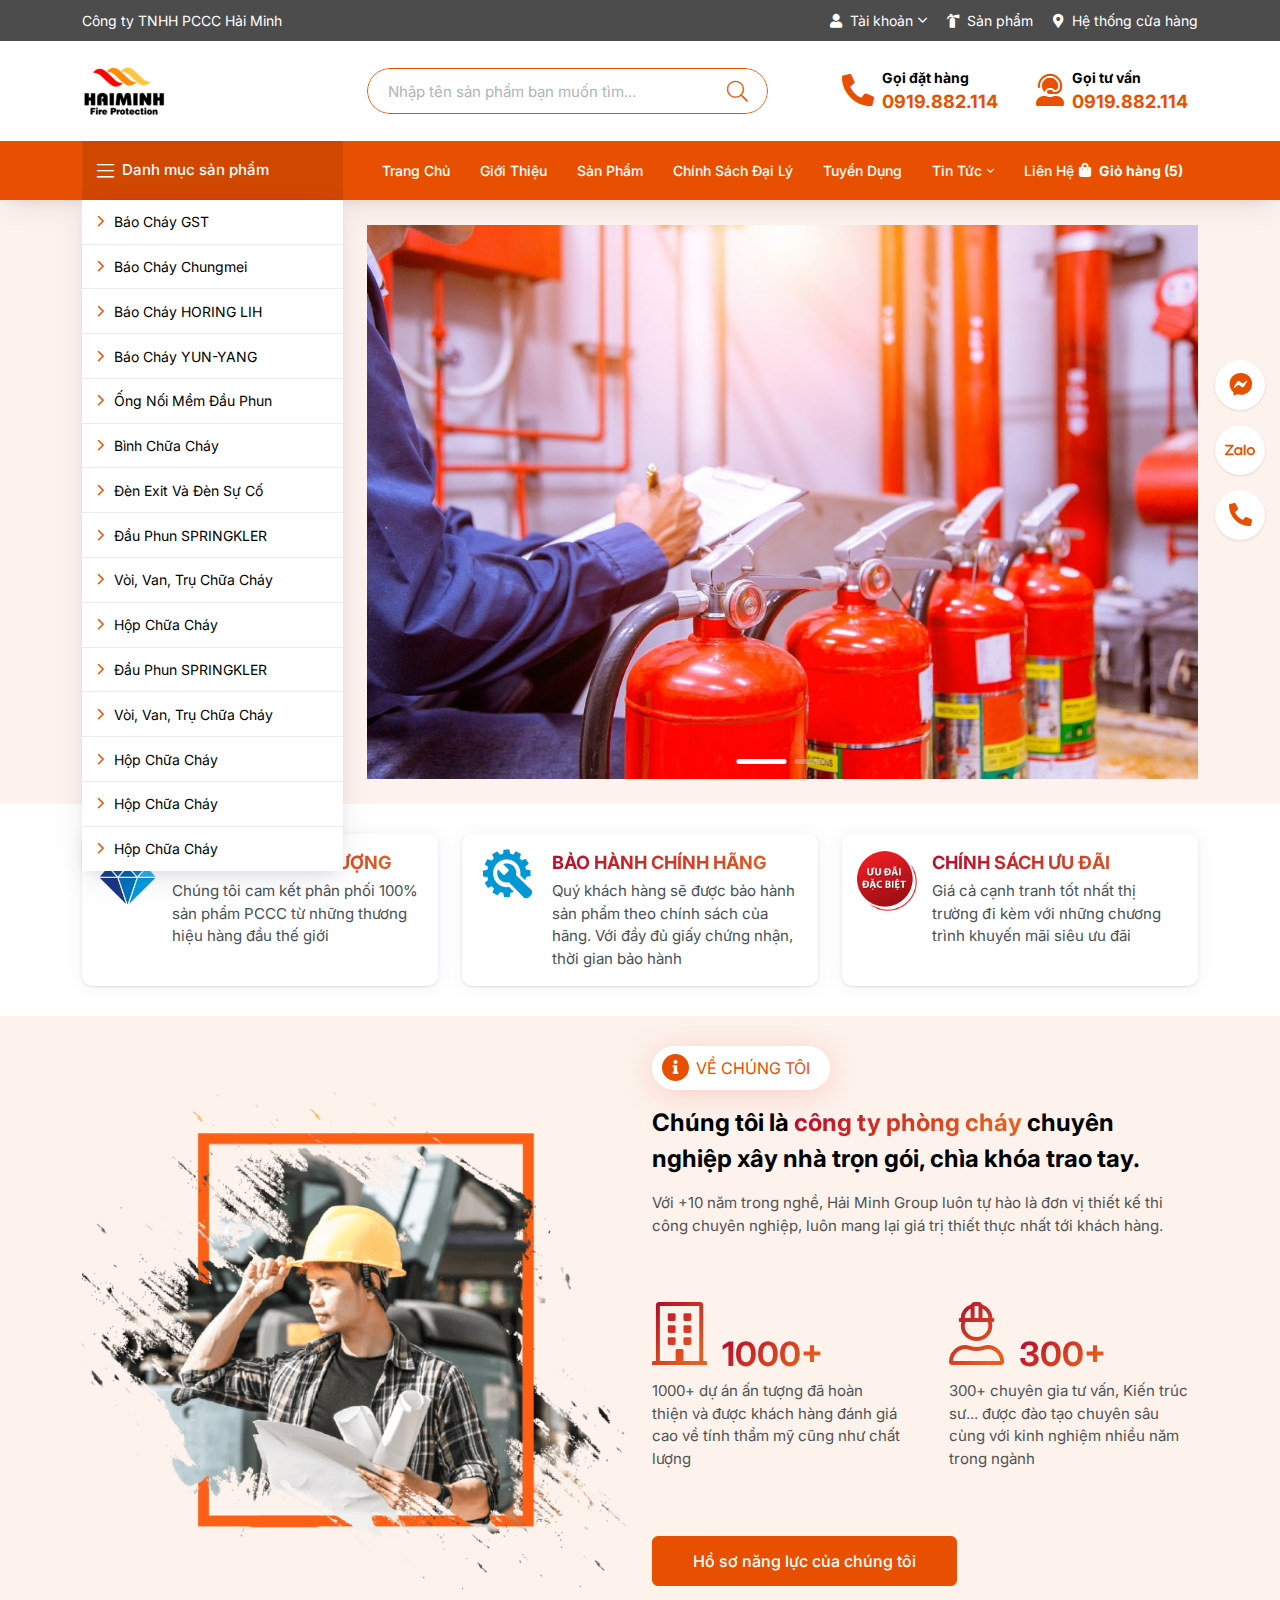
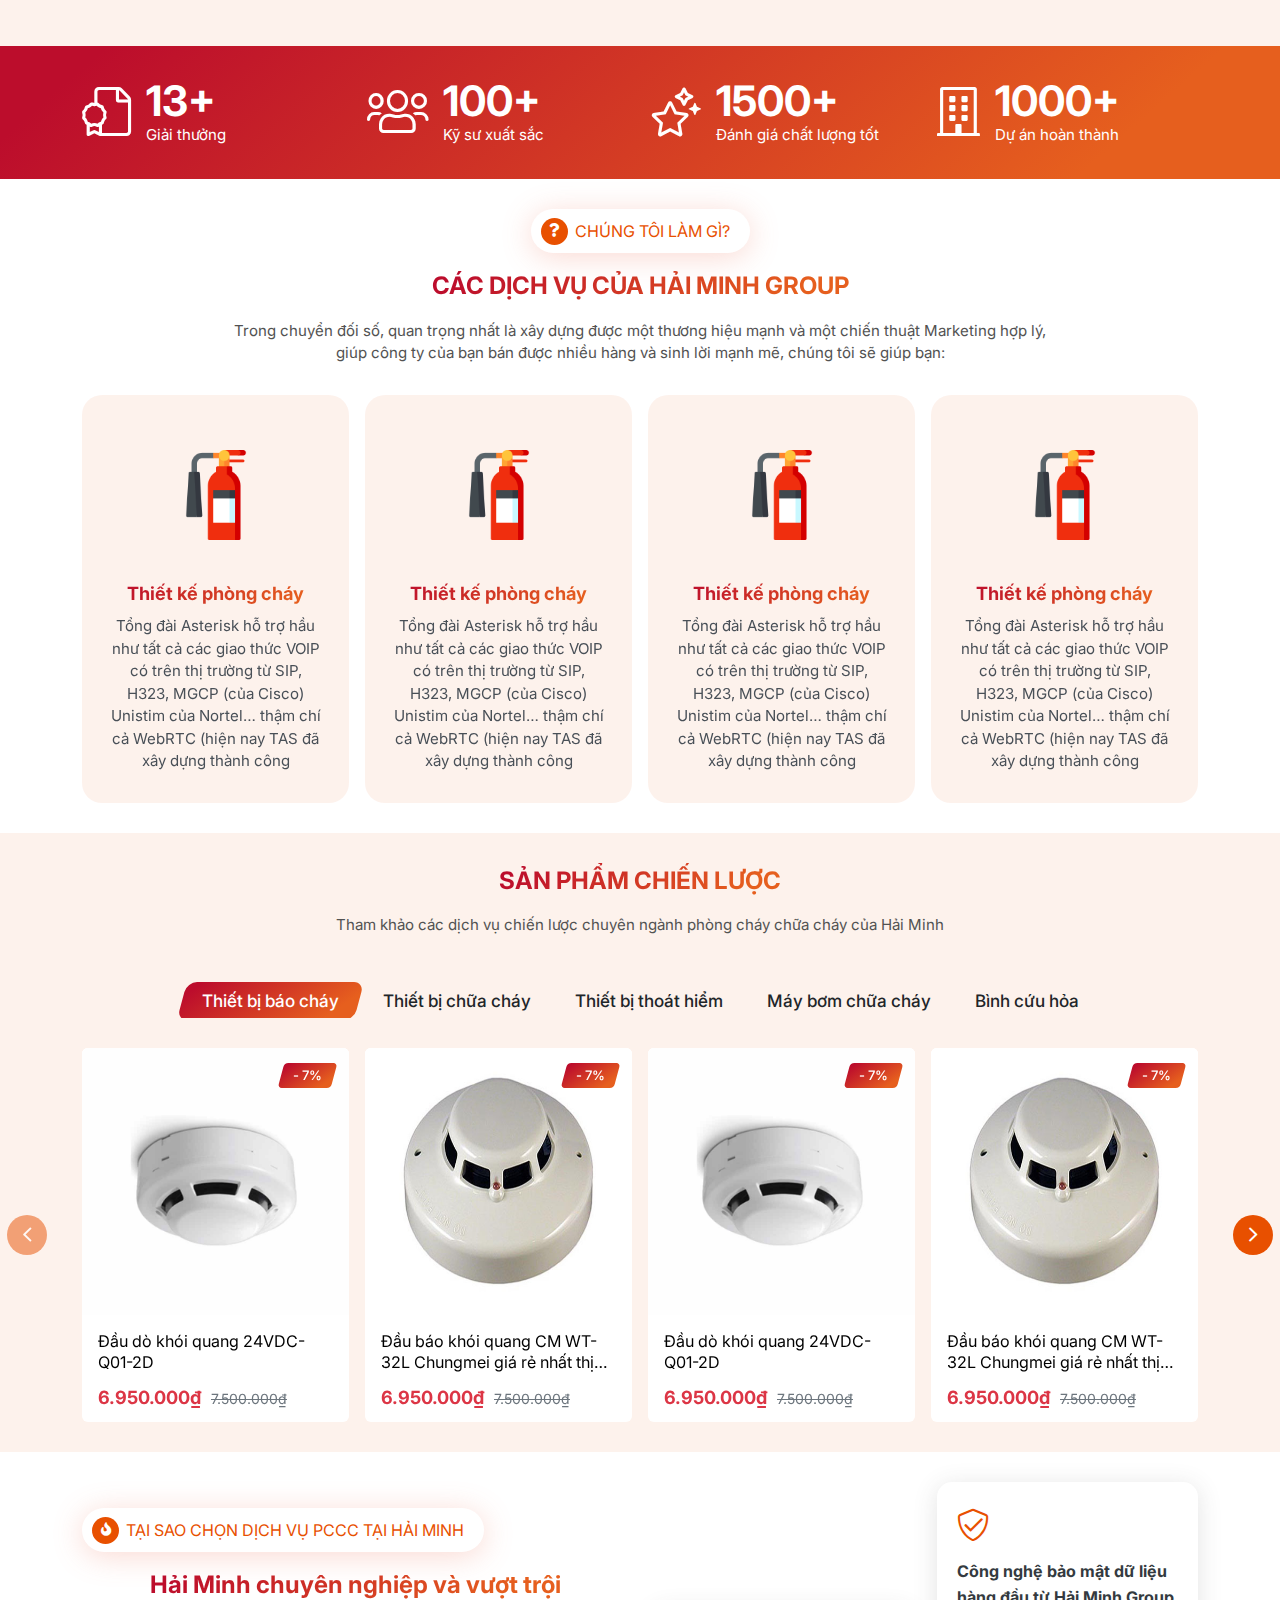
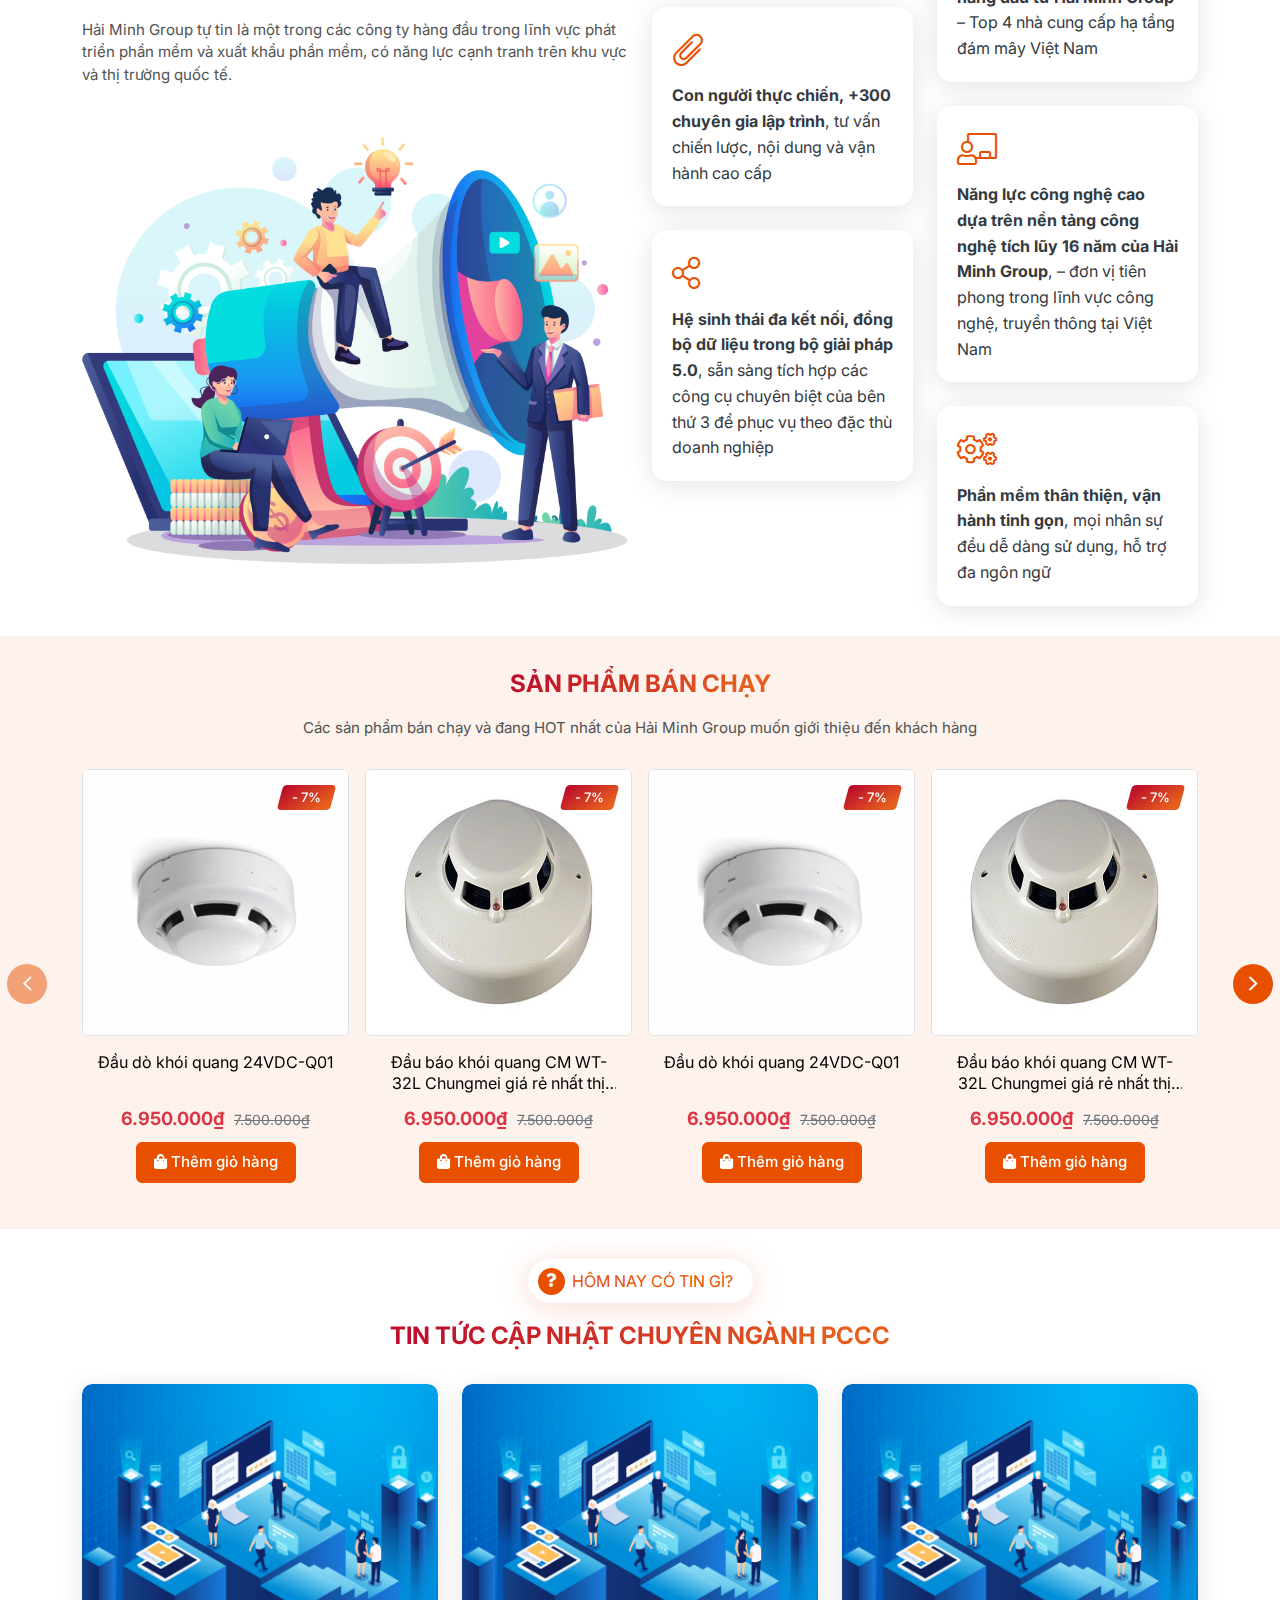
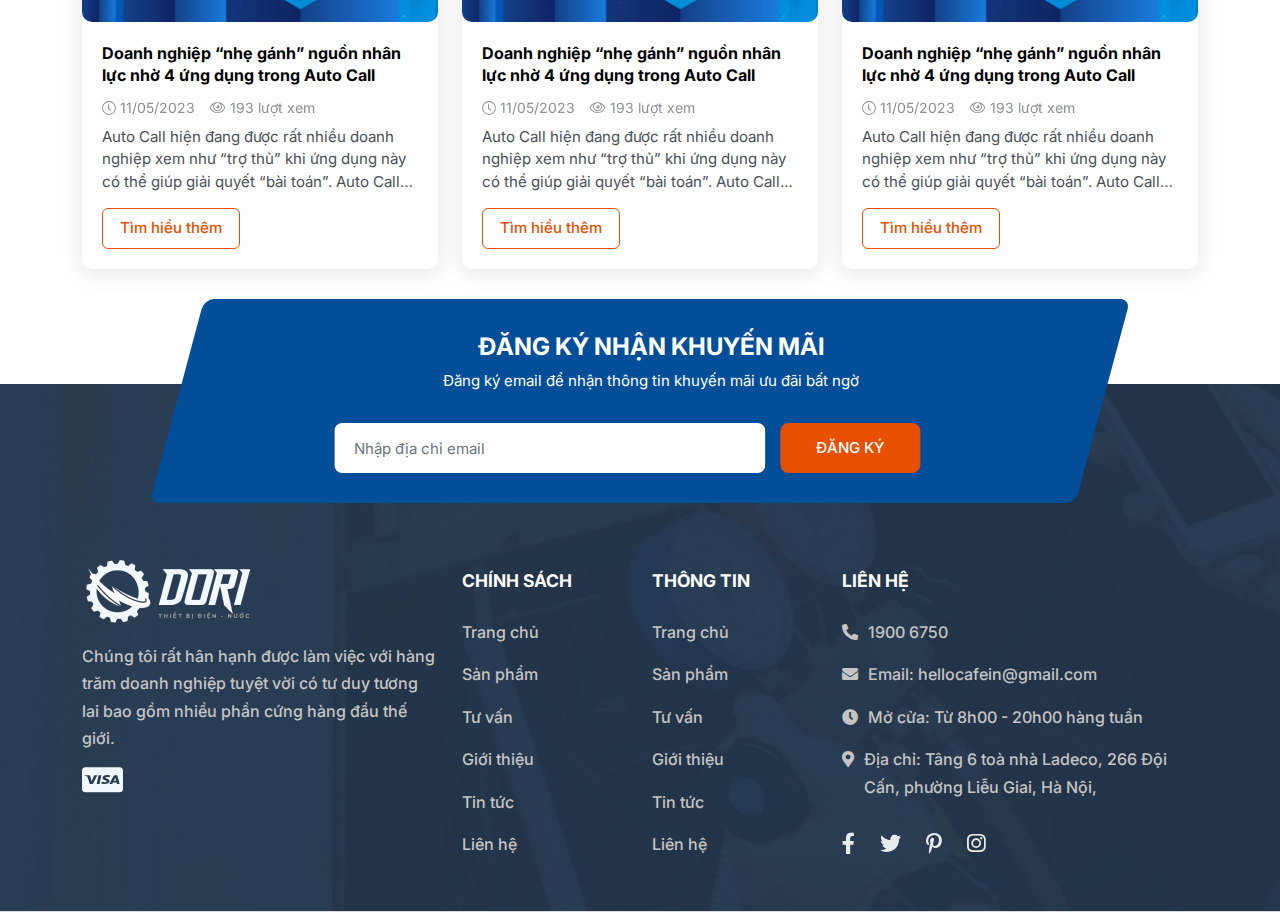
==== commit d2664135: "Update" ====
--- a/index.html
+++ b/index.html
@@ -1,2043 +1,2043 @@
 <!DOCTYPE html>
 <html lang="vi">
 <head>
-	<meta charset="UTF-8">
-	<meta name="viewport"
-	      content="width=device-width, user-scalable=no, initial-scale=1.0, maximum-scale=1.0, minimum-scale=1.0">
+    <meta charset="UTF-8">
+    <meta name="viewport"
+          content="width=device-width, user-scalable=no, initial-scale=1.0, maximum-scale=1.0, minimum-scale=1.0">
 
-	<title>Template Phòng Cháy</title>
-	<meta name="description" content="Template Phòng Cháy">
-	<meta name="author" content="">
+    <title>Template Phòng Cháy</title>
+    <meta name="description" content="Template Phòng Cháy">
+    <meta name="author" content="">
 
-	<meta property="og:title" content="Template Phòng Cháy">
-	<meta property="og:type" content="website">
-	<meta property="og:url" content="">
-	<meta property="og:description" content="Template Phòng Cháy">
-	<meta property="og:image" content="">
+    <meta property="og:title" content="Template Phòng Cháy">
+    <meta property="og:type" content="website">
+    <meta property="og:url" content="">
+    <meta property="og:description" content="Template Phòng Cháy">
+    <meta property="og:image" content="">
 
-	<link rel="preconnect" href="https://fonts.googleapis.com">
-	<link rel="preconnect" href="https://fonts.gstatic.com" crossorigin>
-	<link href="https://fonts.googleapis.com/css2?family=Inter:wght@100;200;300;400;500;600;700;800;900&display=swap"
-	      rel="stylesheet">
+    <link rel="preconnect" href="https://fonts.googleapis.com">
+    <link rel="preconnect" href="https://fonts.gstatic.com" crossorigin>
+    <link href="https://fonts.googleapis.com/css2?family=Inter:wght@100;200;300;400;500;600;700;800;900&display=swap"
+          rel="stylesheet">
 
-	<link rel="icon" href="./assets/images/favicon.png">
-	<link rel="apple-touch-icon" href="./assets/images/favicon.png">
-	<link rel="stylesheet" href="./assets/plugins/bootstrap/css/bootstrap.min.css">
-	<link rel="stylesheet" href="./assets/plugins/swiper/swiper-bundle.min.css">
-	<link rel="stylesheet" href="./assets/plugins/fancybox/fancybox.min.css">
-	<link rel="stylesheet" href="./assets/fonts/fontawesome/css/all.min.css">
-	<link rel="stylesheet" href="./assets/css/base.css">
-	<link rel="stylesheet" href="./assets/css/style.css">
+    <link rel="icon" href="./assets/images/favicon.png">
+    <link rel="apple-touch-icon" href="./assets/images/favicon.png">
+    <link rel="stylesheet" href="./assets/plugins/bootstrap/css/bootstrap.min.css">
+    <link rel="stylesheet" href="./assets/plugins/swiper/swiper-bundle.min.css">
+    <link rel="stylesheet" href="./assets/plugins/fancybox/fancybox.min.css">
+    <link rel="stylesheet" href="./assets/fonts/fontawesome/css/all.min.css">
+    <link rel="stylesheet" href="./assets/css/base.css">
+    <link rel="stylesheet" href="./assets/css/style.css">
 
-	<style>
-		:root {
-			--primary-color: #e85000;
-			--primary-hover: #ee6b20;
-			--primary-rgb: 232, 80, 0;
-			--secondary-color: #ff0000;
-			--secondary-hover: #f10909;
-			--secondary-rgb: 255, 0, 0;
-			--gradient: linear-gradient(138.62deg, #BC0D2C 7.45%, #E65F1E 85.72%);
-		}
-	</style>
+    <style>
+        :root {
+            --primary-color: #e85000;
+            --primary-hover: #ee6b20;
+            --primary-rgb: 232, 80, 0;
+            --secondary-color: #ff0000;
+            --secondary-hover: #f10909;
+            --secondary-rgb: 255, 0, 0;
+            --gradient: linear-gradient(138.62deg, #BC0D2C 7.45%, #E65F1E 85.72%);
+        }
+    </style>
 </head>
-<body>
+<body class="is-home">
 
 <div id="header" class="header">
-	<div class="header-top">
-		<div class="container">
-			<div class="row align-items-center justify-content-lg-between">
-				<div class="col-lg-auto">
-					<div class="header-text text-white">
-						Công ty TNHH PCCC Hải Minh
-					</div>
-				</div>
-				<div class="col-lg-auto d-none d-lg-block">
-					<div class="header-actions hstack gap-20px">
-						<div class="header-actions_item hstack gap-5px position-relative">
-							<a href="" class="hstack gap-8px position-relative">
-								<i class="fas fa-user"></i>
-								Tài khoản
-							</a>
-							<i class="fal fa-angle-down"></i>
-							<ul class="list-unstyled mb-0 position-absolute">
-								<li>
-									<a href="" class="user-item hstack align-items-center">
-										Đăng nhập tài khoản
-									</a>
-								</li>
-								<li>
-									<a href="" class="user-item hstack align-items-center">
-										Thông tin tài khoản
-									</a>
-								</li>
-								<li>
-									<a href="" class="user-item hstack align-items-center">
-										Đơn hàng của bạn
-									</a>
-								</li>
-								<li>
-									<a href="" class="user-item hstack align-items-center">
-										Đăng xuất
-									</a>
-								</li>
-							</ul>
-						</div>
-						<div class="header-actions_item hstack gap-5px">
-							<a href="" class="hstack gap-8px position-relative">
-								<i class="fas fa-fire-extinguisher"></i>
-								Sản phẩm
-							</a>
-						</div>
-						<div class="header-actions_item hstack gap-5px">
-							<a href="" class="hstack gap-8px position-relative">
-								<i class="fas fa-map-marker-alt"></i>
-								Hệ thống cửa hàng
-							</a>
-						</div>
-					</div>
-				</div>
-			</div>
-		</div>
-	</div>
-	<div class="header-middle">
-		<div class="container">
-			<div class="row align-items-center">
-				<div class="col-lg-3">
-					<div class="header-group hstack">
-						<div class="header-hamburger d-flex d-lg-none">
-							<button type="button" class="hamburger-button" id="hamburger-button">
-								<span></span>
-								<span></span>
-								<span></span>
-								<span></span>
-							</button>
-						</div>
-						<div class="header-logo">
-							<a href="" class="d-inline-flex align-middle">
-								<img src="./assets/images/logo.png" class="mw-100" alt="">
-							</a>
-						</div>
-						<div class="header-user ms-auto d-flex d-lg-none">
-							<button type="button" class="link-default hstack gap-8px position-relative">
-								<i class="far fa-user"></i>
-							</button>
-							<ul class="list-unstyled mb-0 position-absolute">
-								<li>
-									<a href="" class="user-item hstack align-items-center">
-										Đăng nhập tài khoản
-									</a>
-								</li>
-								<li>
-									<a href="" class="user-item hstack align-items-center">
-										Thông tin tài khoản
-									</a>
-								</li>
-								<li>
-									<a href="" class="user-item hstack align-items-center">
-										Đơn hàng của bạn
-									</a>
-								</li>
-								<li>
-									<a href="" class="user-item hstack align-items-center">
-										Đăng xuất
-									</a>
-								</li>
-							</ul>
-						</div>
-						<div class="header-cart d-flex d-lg-none">
-							<button type="button" class="link-default" id="callCartMobile">
-								<i class="far fa-shopping-bag"></i>(5)
-							</button>
-						</div>
-					</div>
-				</div>
-				<div class="col-lg-5 d-none d-lg-block">
-					<form action="">
-						<div class="header-form hstack position-relative overflow-hidden">
-							<input type="text" placeholder="Nhập tên sản phẩm bạn muốn tìm..." class="form-control">
-							<button type="submit" class="link-default position-absolute top-50 translate-middle-y"><i
-									class="fal fa-search"></i></button>
-						</div>
-					</form>
-				</div>
-				<div class="col-lg-4 d-none d-lg-block">
-					<div class="header-contact hstack gap-30px">
-						<div class="header-contact_item hstack gap-8px position-relative overflow-hidden">
-							<div class="contact-item_icon">
-								<i class="fas fa-phone-alt"></i>
-							</div>
-							<div class="contact-item_content">
-								<div class="contact-item_title">
-									Gọi đặt hàng
-								</div>
-								<div class="contact-item_value">
-									0919.882.114
-								</div>
-							</div>
-							<a href="" class="stretched-link"></a>
-						</div>
-						<div class="header-contact_item hstack gap-8px position-relative overflow-hidden">
-							<div class="contact-item_icon">
-								<i class="fas fa-user-headset"></i>
-							</div>
-							<div class="contact-item_content">
-								<div class="contact-item_title">
-									Gọi tư vấn
-								</div>
-								<div class="contact-item_value">
-									0919.882.114
-								</div>
-							</div>
-							<a href="" class="stretched-link"></a>
-						</div>
-					</div>
-				</div>
-			</div>
-		</div>
-	</div>
-	<div class="header-bottom">
-		<div class="container">
-			<div class="row align-items-center">
-				<div class="col-lg-3 d-none d-xl-block">
-					<div class="header-category is-default" id="header-category">
-						<button class="link-default" id="callCategory">
-							<i class="fal fa-bars me-2"></i>Danh mục sản phẩm
-						</button>
-						<div class="category-list">
-							<ul>
-								<li>
-									<a href="">
-										<i class="fal fa-angle-right"></i>
-										Báo cháy GST
-									</a>
-								</li>
-								<li>
-									<a href="">
-										<i class="fal fa-angle-right"></i>
-										Báo cháy Chungmei
-									</a>
-								</li>
-								<li>
-									<a href="">
-										<i class="fal fa-angle-right"></i>
-										Báo cháy HORING LIH
-									</a>
-								</li>
-								<li>
-									<a href="">
-										<i class="fal fa-angle-right"></i>
-										Báo cháy YUN-YANG
-									</a>
-								</li>
-								<li>
-									<a href="">
-										<i class="fal fa-angle-right"></i>
-										Ống nối mềm đầu phun
-									</a>
-								</li>
-								<li>
-									<a href="">
-										<i class="fal fa-angle-right"></i>Bình chữa cháy
-									</a>
-								</li>
-								<li>
-									<a href="">
-										<i class="fal fa-angle-right"></i>
-										Đèn Exit và Đèn sự cố
-									</a>
-								</li>
-								<li>
-									<a href="">
-										<i class="fal fa-angle-right"></i>
-										Đầu phun SPRINGKLER
-									</a>
-								</li>
-								<li>
-									<a href="">
-										<i class="fal fa-angle-right"></i>
-										Vòi, Van, Trụ chữa cháy
-									</a>
-								</li>
-								<li>
-									<a href="">
-										<i class="fal fa-angle-right"></i>
-										Hộp chữa cháy
-									</a>
-								</li>
-								<li>
-									<a href="">
-										<i class="fal fa-angle-right"></i>
-										Đầu phun SPRINGKLER
-									</a>
-								</li>
-								<li>
-									<a href="">
-										<i class="fal fa-angle-right"></i>
-										Vòi, Van, Trụ chữa cháy
-									</a>
-								</li>
-								<li>
-									<a href="">
-										<i class="fal fa-angle-right"></i>
-										Hộp chữa cháy
-									</a>
-								</li>
-								<li>
-									<a href="">
-										<i class="fal fa-angle-right"></i>
-										Hộp chữa cháy
-									</a>
-								</li>
-								<li>
-									<a href="">
-										<i class="fal fa-angle-right"></i>
-										Hộp chữa cháy
-									</a>
-								</li>
-							</ul>
-						</div>
-					</div>
-				</div>
-				<div class="col-lg-10 col-xl-7">
-					<div class="header-navigation" id="header-navigation">
-						<ul>
-							<li class="navigation-logo d-flex d-lg-none">
-								<a href="/"
-								   class="d-inline-flex align-items-center justify-content-center align-middle">
-									<img src="./assets/images/logo.png" class="img-fluid">
-								</a>
-							</li>
-							<li class="navigation-search d-flex d-lg-none">
-								<form action="">
-									<div class="header-form hstack position-relative overflow-hidden">
-										<input type="text" placeholder="Nhập tên sản phẩm bạn muốn tìm..."
-										       class="form-control">
-										<button type="submit"
-										        class="link-default position-absolute top-50 translate-middle-y"><i
-												class="fal fa-search"></i></button>
-									</div>
-								</form>
-							</li>
-							<li>
-								<a href=""
-								   aria-label="">
-									Trang chủ
-								</a>
-							</li>
-							<li>
-								<a href=""
-								   aria-label="">
-									Giới thiệu
-								</a>
-							</li>
-							<li>
-								<a href=""
-								   aria-label="">
-									Sản phẩm
-								</a>
-							</li>
-							<li>
-								<a href=""
-								   aria-label="">
-									Chính sách đại lý
-								</a>
-							</li>
-							<li>
-								<a href=""
-								   aria-label="">
-									Tuyển dụng
-								</a>
-							</li>
-							<li>
-								<a href=""
-								   aria-label="">
-									Tin tức
-									<i class="fal fa-angle-down"></i>
-								</a>
-								<ul>
-									<li>
-										<a href="">
-											Danh sách tin tức 1
-										</a>
-									</li>
-									<li>
-										<a href="">
-											Danh sách tin tức 2
-										</a>
-									</li>
-									<li>
-										<a href="">
-											Danh sách tin tức 3
-										</a>
-									</li>
-									<li>
-										<a href="">
-											Danh sách tin tức 4
-										</a>
-									</li>
-								</ul>
-							</li>
-							<li>
-								<a href=""
-								   aria-label="">
-									Liên hệ
-								</a>
-							</li>
-						</ul>
-					</div>
-				</div>
-				<div class="col-lg-2 d-none d-lg-block">
-					<div class="header-cart">
-						<button type="button" class="link-default" id="callCart">
-							<i class="fas fa-shopping-bag lh-base me-2"></i>
-							Giỏ hàng (5)
-						</button>
-					</div>
-				</div>
-			</div>
-		</div>
-	</div>
-	<div class="header-overlay" id="header-overlay"></div>
+    <div class="header-top">
+        <div class="container">
+            <div class="row align-items-center justify-content-lg-between">
+                <div class="col-lg-auto">
+                    <div class="header-text text-white">
+                        Công ty TNHH PCCC Hải Minh
+                    </div>
+                </div>
+                <div class="col-lg-auto d-none d-lg-block">
+                    <div class="header-actions hstack gap-20px">
+                        <div class="header-actions_item hstack gap-5px position-relative">
+                            <a href="" class="hstack gap-8px position-relative">
+                                <i class="fas fa-user"></i>
+                                Tài khoản
+                            </a>
+                            <i class="fal fa-angle-down"></i>
+                            <ul class="list-unstyled mb-0 position-absolute">
+                                <li>
+                                    <a href="" class="user-item hstack align-items-center">
+                                        Đăng nhập tài khoản
+                                    </a>
+                                </li>
+                                <li>
+                                    <a href="" class="user-item hstack align-items-center">
+                                        Thông tin tài khoản
+                                    </a>
+                                </li>
+                                <li>
+                                    <a href="" class="user-item hstack align-items-center">
+                                        Đơn hàng của bạn
+                                    </a>
+                                </li>
+                                <li>
+                                    <a href="" class="user-item hstack align-items-center">
+                                        Đăng xuất
+                                    </a>
+                                </li>
+                            </ul>
+                        </div>
+                        <div class="header-actions_item hstack gap-5px">
+                            <a href="" class="hstack gap-8px position-relative">
+                                <i class="fas fa-fire-extinguisher"></i>
+                                Sản phẩm
+                            </a>
+                        </div>
+                        <div class="header-actions_item hstack gap-5px">
+                            <a href="" class="hstack gap-8px position-relative">
+                                <i class="fas fa-map-marker-alt"></i>
+                                Hệ thống cửa hàng
+                            </a>
+                        </div>
+                    </div>
+                </div>
+            </div>
+        </div>
+    </div>
+    <div class="header-middle">
+        <div class="container">
+            <div class="row align-items-center">
+                <div class="col-lg-3">
+                    <div class="header-group hstack">
+                        <div class="header-hamburger d-flex d-lg-none">
+                            <button type="button" class="hamburger-button" id="hamburger-button">
+                                <span></span>
+                                <span></span>
+                                <span></span>
+                                <span></span>
+                            </button>
+                        </div>
+                        <div class="header-logo">
+                            <a href="" class="d-inline-flex align-middle">
+                                <img src="./assets/images/logo.png" class="mw-100" alt="">
+                            </a>
+                        </div>
+                        <div class="header-user ms-auto d-flex d-lg-none">
+                            <button type="button" class="link-default hstack gap-8px position-relative">
+                                <i class="far fa-user"></i>
+                            </button>
+                            <ul class="list-unstyled mb-0 position-absolute">
+                                <li>
+                                    <a href="" class="user-item hstack align-items-center">
+                                        Đăng nhập tài khoản
+                                    </a>
+                                </li>
+                                <li>
+                                    <a href="" class="user-item hstack align-items-center">
+                                        Thông tin tài khoản
+                                    </a>
+                                </li>
+                                <li>
+                                    <a href="" class="user-item hstack align-items-center">
+                                        Đơn hàng của bạn
+                                    </a>
+                                </li>
+                                <li>
+                                    <a href="" class="user-item hstack align-items-center">
+                                        Đăng xuất
+                                    </a>
+                                </li>
+                            </ul>
+                        </div>
+                        <div class="header-cart d-flex d-lg-none">
+                            <button type="button" class="link-default" id="callCartMobile">
+                                <i class="far fa-shopping-bag"></i>(5)
+                            </button>
+                        </div>
+                    </div>
+                </div>
+                <div class="col-lg-5 d-none d-lg-block">
+                    <form action="">
+                        <div class="header-form hstack position-relative overflow-hidden">
+                            <input type="text" placeholder="Nhập tên sản phẩm bạn muốn tìm..." class="form-control">
+                            <button type="submit" class="link-default position-absolute top-50 translate-middle-y"><i
+                                    class="fal fa-search"></i></button>
+                        </div>
+                    </form>
+                </div>
+                <div class="col-lg-4 d-none d-lg-block">
+                    <div class="header-contact hstack gap-30px">
+                        <div class="header-contact_item hstack gap-8px position-relative overflow-hidden">
+                            <div class="contact-item_icon">
+                                <i class="fas fa-phone-alt"></i>
+                            </div>
+                            <div class="contact-item_content">
+                                <div class="contact-item_title">
+                                    Gọi đặt hàng
+                                </div>
+                                <div class="contact-item_value">
+                                    0919.882.114
+                                </div>
+                            </div>
+                            <a href="" class="stretched-link"></a>
+                        </div>
+                        <div class="header-contact_item hstack gap-8px position-relative overflow-hidden">
+                            <div class="contact-item_icon">
+                                <i class="fas fa-user-headset"></i>
+                            </div>
+                            <div class="contact-item_content">
+                                <div class="contact-item_title">
+                                    Gọi tư vấn
+                                </div>
+                                <div class="contact-item_value">
+                                    0919.882.114
+                                </div>
+                            </div>
+                            <a href="" class="stretched-link"></a>
+                        </div>
+                    </div>
+                </div>
+            </div>
+        </div>
+    </div>
+    <div class="header-bottom">
+        <div class="container">
+            <div class="row align-items-center">
+                <div class="col-lg-3 d-none d-xl-block">
+                    <div class="header-category is-default" id="header-category">
+                        <button class="link-default" id="callCategory">
+                            <i class="fal fa-bars me-2"></i>Danh mục sản phẩm
+                        </button>
+                        <div class="category-list">
+                            <ul>
+                                <li>
+                                    <a href="">
+                                        <i class="fal fa-angle-right"></i>
+                                        Báo cháy GST
+                                    </a>
+                                </li>
+                                <li>
+                                    <a href="">
+                                        <i class="fal fa-angle-right"></i>
+                                        Báo cháy Chungmei
+                                    </a>
+                                </li>
+                                <li>
+                                    <a href="">
+                                        <i class="fal fa-angle-right"></i>
+                                        Báo cháy HORING LIH
+                                    </a>
+                                </li>
+                                <li>
+                                    <a href="">
+                                        <i class="fal fa-angle-right"></i>
+                                        Báo cháy YUN-YANG
+                                    </a>
+                                </li>
+                                <li>
+                                    <a href="">
+                                        <i class="fal fa-angle-right"></i>
+                                        Ống nối mềm đầu phun
+                                    </a>
+                                </li>
+                                <li>
+                                    <a href="">
+                                        <i class="fal fa-angle-right"></i>Bình chữa cháy
+                                    </a>
+                                </li>
+                                <li>
+                                    <a href="">
+                                        <i class="fal fa-angle-right"></i>
+                                        Đèn Exit và Đèn sự cố
+                                    </a>
+                                </li>
+                                <li>
+                                    <a href="">
+                                        <i class="fal fa-angle-right"></i>
+                                        Đầu phun SPRINGKLER
+                                    </a>
+                                </li>
+                                <li>
+                                    <a href="">
+                                        <i class="fal fa-angle-right"></i>
+                                        Vòi, Van, Trụ chữa cháy
+                                    </a>
+                                </li>
+                                <li>
+                                    <a href="">
+                                        <i class="fal fa-angle-right"></i>
+                                        Hộp chữa cháy
+                                    </a>
+                                </li>
+                                <li>
+                                    <a href="">
+                                        <i class="fal fa-angle-right"></i>
+                                        Đầu phun SPRINGKLER
+                                    </a>
+                                </li>
+                                <li>
+                                    <a href="">
+                                        <i class="fal fa-angle-right"></i>
+                                        Vòi, Van, Trụ chữa cháy
+                                    </a>
+                                </li>
+                                <li>
+                                    <a href="">
+                                        <i class="fal fa-angle-right"></i>
+                                        Hộp chữa cháy
+                                    </a>
+                                </li>
+                                <li>
+                                    <a href="">
+                                        <i class="fal fa-angle-right"></i>
+                                        Hộp chữa cháy
+                                    </a>
+                                </li>
+                                <li>
+                                    <a href="">
+                                        <i class="fal fa-angle-right"></i>
+                                        Hộp chữa cháy
+                                    </a>
+                                </li>
+                            </ul>
+                        </div>
+                    </div>
+                </div>
+                <div class="col-lg-10 col-xl-7">
+                    <div class="header-navigation" id="header-navigation">
+                        <ul>
+                            <li class="navigation-logo d-flex d-lg-none">
+                                <a href="/"
+                                   class="d-inline-flex align-items-center justify-content-center align-middle">
+                                    <img src="./assets/images/logo.png" class="img-fluid">
+                                </a>
+                            </li>
+                            <li class="navigation-search d-flex d-lg-none">
+                                <form action="">
+                                    <div class="header-form hstack position-relative overflow-hidden">
+                                        <input type="text" placeholder="Nhập tên sản phẩm bạn muốn tìm..."
+                                               class="form-control">
+                                        <button type="submit"
+                                                class="link-default position-absolute top-50 translate-middle-y"><i
+                                                class="fal fa-search"></i></button>
+                                    </div>
+                                </form>
+                            </li>
+                            <li>
+                                <a href=""
+                                   aria-label="">
+                                    Trang chủ
+                                </a>
+                            </li>
+                            <li>
+                                <a href=""
+                                   aria-label="">
+                                    Giới thiệu
+                                </a>
+                            </li>
+                            <li>
+                                <a href=""
+                                   aria-label="">
+                                    Sản phẩm
+                                </a>
+                            </li>
+                            <li>
+                                <a href=""
+                                   aria-label="">
+                                    Chính sách đại lý
+                                </a>
+                            </li>
+                            <li>
+                                <a href=""
+                                   aria-label="">
+                                    Tuyển dụng
+                                </a>
+                            </li>
+                            <li>
+                                <a href=""
+                                   aria-label="">
+                                    Tin tức
+                                    <i class="fal fa-angle-down"></i>
+                                </a>
+                                <ul>
+                                    <li>
+                                        <a href="">
+                                            Danh sách tin tức 1
+                                        </a>
+                                    </li>
+                                    <li>
+                                        <a href="">
+                                            Danh sách tin tức 2
+                                        </a>
+                                    </li>
+                                    <li>
+                                        <a href="">
+                                            Danh sách tin tức 3
+                                        </a>
+                                    </li>
+                                    <li>
+                                        <a href="">
+                                            Danh sách tin tức 4
+                                        </a>
+                                    </li>
+                                </ul>
+                            </li>
+                            <li>
+                                <a href=""
+                                   aria-label="">
+                                    Liên hệ
+                                </a>
+                            </li>
+                        </ul>
+                    </div>
+                </div>
+                <div class="col-lg-2 d-none d-lg-block">
+                    <div class="header-cart">
+                        <button type="button" class="link-default" id="callCart">
+                            <i class="fas fa-shopping-bag lh-base me-2"></i>
+                            Giỏ hàng (5)
+                        </button>
+                    </div>
+                </div>
+            </div>
+        </div>
+    </div>
+    <div class="header-overlay" id="header-overlay"></div>
 </div>
 
 <div id="main" class="main">
-	<div class="section-hero">
-		<div class="container-lg g-0 g-lg-4">
-			<div class="row justify-content-end g-0 g-lg-4">
-				<div class="col-xl-9">
-					<div class="position-relative slider-theme slider-hero" id="slider-hero">
-						<div class="swiper">
-							<div class="swiper-wrapper">
-								<div class="swiper-slide">
-									<div class="position-relative">
-										<img src="./assets/images/slider/banner1.jpg" class="w-100 img-fluid" alt="">
-										<a href="" class="stretched-link"></a>
-									</div>
-								</div>
-								<div class="swiper-slide">
-									<div class="position-relative">
-										<img src="./assets/images/slider/banner2.jpg" class="w-100 img-fluid" alt="">
-										<a href="" class="stretched-link"></a>
-									</div>
-								</div>
-							</div>
-						</div>
-						<div class="slider-pagination"></div>
-					</div>
-				</div>
-			</div>
-		</div>
-	</div>
-	<div class="section-gap section-box">
-		<div class="container">
-			<div class="row g-4 row-cols-lg-3 row-cols-1">
-				<div class="col">
-					<div class="box-item hstack gap-15px align-items-start">
-						<div class="box-item_icon flex-shrink-0">
-							<img src="./assets/images/icon/kim-cuong.jpg" class="img-fluid" alt="">
-						</div>
-						<div class="box-item_content">
-							<div class="box-item_title">
-								SẢN PHẨM CHẤT LƯỢNG
-							</div>
-							<div class="box-item_text">
-								Chúng tôi cam kết phân phối 100% sản phẩm PCCC từ những thương hiệu hàng đầu thế giới
-							</div>
-						</div>
-					</div>
-				</div>
-				<div class="col">
-					<div class="box-item hstack gap-15px align-items-start">
-						<div class="box-item_icon flex-shrink-0">
-							<img src="./assets/images/icon/sua-chua.png" class="img-fluid" alt="">
-						</div>
-						<div class="box-item_content">
-							<div class="box-item_title">
-								BẢO HÀNH CHÍNH HÃNG
-							</div>
-							<div class="box-item_text">
-								Quý khách hàng sẽ được bảo hành sản phẩm theo chính sách của hãng. Với đầy đủ giấy chứng
-								nhận, thời gian bảo hành
-							</div>
-						</div>
-					</div>
-				</div>
-				<div class="col">
-					<div class="box-item hstack gap-15px align-items-start">
-						<div class="box-item_icon flex-shrink-0">
-							<img src="./assets/images/icon/icon-uu-dai.png" class="img-fluid" alt="">
-						</div>
-						<div class="box-item_content">
-							<div class="box-item_title">
-								CHÍNH SÁCH ƯU ĐÃI
-							</div>
-							<div class="box-item_text">
-								Giá cả cạnh tranh tốt nhất thị trường đi kèm với những chương trình khuyến mãi siêu ưu
-								đãi
-							</div>
-						</div>
-					</div>
-				</div>
-			</div>
-		</div>
-	</div>
-	<div class="section-gap section-service d-block d-lg-none">
-		<div class="container">
-			<div class="section-heading">
-				<div class="heading-title">
-					Danh mục sản phẩm
-				</div>
-				<div class="heading-text">
-					Mời bạn cùng tham khảo danh mục sản phẩm bán chạy nhất của Hải Minh Group
-				</div>
-			</div>
-			<div class="position-relative slider-theme" id="slider-service">
-				<div class="swiper h-auto">
-					<div class="swiper-wrapper h-auto">
-						<div class="swiper-slide h-auto">
-							<div class="service-card position-relative">
-								<div class="card-image">
-									<img src="./assets/images/icon/banner-sp.jpg" class="img-fluid w-100" alt="">
-								</div>
-								<div class="card-title">
-									Báo cháy GST
-								</div>
-							</div>
-						</div>
-						<div class="swiper-slide h-auto">
-							<div class="service-card position-relative">
-								<div class="card-image">
-									<img src="./assets/images/icon/banner-sp.jpg" class="img-fluid w-100" alt="">
-								</div>
-								<div class="card-title">
-									Báo cháy Chungmei
-								</div>
-							</div>
-						</div>
-						<div class="swiper-slide h-auto">
-							<div class="service-card position-relative">
-								<div class="card-image">
-									<img src="./assets/images/icon/banner-sp.jpg" class="img-fluid w-100" alt="">
-								</div>
-								<div class="card-title">
-									Báo cháy HORING LIH
-								</div>
-							</div>
-						</div>
-						<div class="swiper-slide h-auto">
-							<div class="service-card position-relative">
-								<div class="card-image">
-									<img src="./assets/images/icon/banner-sp.jpg" class="img-fluid w-100" alt="">
-								</div>
-								<div class="card-title">
-									Báo cháy YUN-YANG
-								</div>
-							</div>
-						</div>
-						<div class="swiper-slide h-auto">
-							<div class="service-card position-relative">
-								<div class="card-image">
-									<img src="./assets/images/icon/banner-sp.jpg" class="img-fluid w-100" alt="">
-								</div>
-								<div class="card-title">
-									Ống Nối Mềm Đầu Phun
-								</div>
-							</div>
-						</div>
-						<div class="swiper-slide h-auto">
-							<div class="service-card position-relative">
-								<div class="card-image">
-									<img src="./assets/images/icon/banner-sp.jpg" class="img-fluid w-100" alt="">
-								</div>
-								<div class="card-title">
-									Bình Chữa Cháy
-								</div>
-							</div>
-						</div>
-						<div class="swiper-slide h-auto">
-							<div class="service-card position-relative">
-								<div class="card-image">
-									<img src="./assets/images/icon/banner-sp.jpg" class="img-fluid w-100" alt="">
-								</div>
-								<div class="card-title">
-									Đèn Exits và Đèn Sự Cố
-								</div>
-							</div>
-						</div>
-						<div class="swiper-slide h-auto">
-							<div class="service-card position-relative">
-								<div class="card-image">
-									<img src="./assets/images/icon/banner-sp.jpg" class="img-fluid w-100" alt="">
-								</div>
-								<div class="card-title">
-									Đầu phun SPRINGKLER
-								</div>
-							</div>
-						</div>
-						<div class="swiper-slide h-auto">
-							<div class="service-card position-relative">
-								<div class="card-image">
-									<img src="./assets/images/icon/banner-sp.jpg" class="img-fluid w-100" alt="">
-								</div>
-								<div class="card-title">
-									Vòi, Van, Trụ chữa cháy
-								</div>
-							</div>
-						</div>
-						<div class="swiper-slide h-auto">
-							<div class="service-card position-relative">
-								<div class="card-image">
-									<img src="./assets/images/icon/banner-sp.jpg" class="img-fluid w-100" alt="">
-								</div>
-								<div class="card-title">
-									Hộp chữa cháy
-								</div>
-							</div>
-						</div>
-						<div class="swiper-slide h-auto">
-							<div class="service-card position-relative">
-								<div class="card-image">
-									<img src="./assets/images/icon/banner-sp.jpg" class="img-fluid w-100" alt="">
-								</div>
-								<div class="card-title">
-									Đầu phun SPRINGKLER
-								</div>
-							</div>
-						</div>
-					</div>
-				</div>
-			</div>
-		</div>
-	</div>
-	<div class="section-gap section-us">
-		<div class="container">
-			<div class="row align-items-center">
-				<div class="col-lg-6">
-					<img src="./assets/images/icon/bg-us.png" class="w-100 img-fluid" alt="">
-				</div>
-				<div class="col-lg-6">
-					<div class="section-heading text-lg-start">
-						<div class="heading-sub me-lg-auto">
-							<div class="heading-sub_icon">
-								<i class="fas fa-info"></i>
-							</div>
-							<div class="heading-sub_text">
-								VỀ CHÚNG TÔI
-							</div>
-						</div>
-						<div class="heading-title heading-title_black">
-							Chúng tôi là&nbsp;<span>công ty phòng cháy</span>&nbsp;chuyên nghiệp xây nhà trọn gói,
-							chìa
-							khóa trao tay.
-						</div>
-						<div class="heading-text">
-							Với +10 năm trong nghề, Hải Minh Group luôn tự hào là đơn vị thiết kế thi công chuyên
-							nghiệp, luôn mang lại giá trị thiết thực nhất tới khách hàng.
-						</div>
-						<div class="us-inner">
-							<div class="row g-4 g-lg-5">
-								<div class="col-6">
-									<div class="us-card gap-15px card border-0 bg-transparent p-0 rounded-0">
-										<div class="card-content hstack align-items-end gap-15px">
-											<div class="card-icon">
-												<i class="fal fa-building"></i>
-											</div>
-											<div class="card-value">
-												1000+
-											</div>
-										</div>
-										<div class="card-text">
-											1000+ dự án ấn tượng đã hoàn thiện và được khách hàng đánh giá cao về
-											tính
-											thẩm mỹ cũng như chất lượng
-										</div>
-									</div>
-								</div>
-								<div class="col-6">
-									<div class="us-card gap-15px card border-0 bg-transparent p-0 rounded-0">
-										<div class="card-content hstack align-items-end gap-15px">
-											<div class="card-icon">
-												<i class="fal fa-user-hard-hat"></i>
-											</div>
-											<div class="card-value">
-												300+
-											</div>
-										</div>
-										<div class="card-text">
-											300+ chuyên gia tư vấn, Kiến trúc sư... được đào tạo chuyên sâu cùng với
-											kinh nghiệm nhiều năm trong ngành
-										</div>
-									</div>
-								</div>
-							</div>
-						</div>
-						<div class="heading-button me-lg-auto">
-							<a href="" class="button-theme button-theme_primary button-theme_large">
-								Hồ sơ năng lực của chúng tôi
-							</a>
-						</div>
-					</div>
-				</div>
-			</div>
-		</div>
-	</div>
-	<div class="section-gap section-counter">
-		<div class="container">
-			<div class="row g-4 row-cols-lg-4 row-cols-2">
-				<div class="col">
-					<div class="counter-card hstack text-white gap-15px card border-0 bg-transparent p-0 rounded-0">
-						<div class="card-icon">
-							<i class="fal fa-file-certificate"></i>
-						</div>
-						<div class="card-content">
-							<div class="card-value">
-								13+
-							</div>
-							<div class="card-text">
-								Giải thưởng
-							</div>
-						</div>
-					</div>
-				</div>
-				<div class="col">
-					<div class="counter-card hstack text-white gap-15px card border-0 bg-transparent p-0 rounded-0">
-						<div class="card-icon">
-							<i class="fal fa-users"></i>
-						</div>
-						<div class="card-content">
-							<div class="card-value">
-								100+
-							</div>
-							<div class="card-text">
-								Kỹ sư xuất sắc
-							</div>
-						</div>
-					</div>
-				</div>
-				<div class="col">
-					<div class="counter-card hstack text-white gap-15px card border-0 bg-transparent p-0 rounded-0">
-						<div class="card-icon">
-							<i class="fal fa-stars"></i>
-						</div>
-						<div class="card-content">
-							<div class="card-value">
-								1500+
-							</div>
-							<div class="card-text">
-								Đánh giá chất lượng tốt
-							</div>
-						</div>
-					</div>
-				</div>
-				<div class="col">
-					<div class="counter-card hstack text-white gap-15px card border-0 bg-transparent p-0 rounded-0">
-						<div class="card-icon">
-							<i class="fal fa-building"></i>
-						</div>
-						<div class="card-content">
-							<div class="card-value">
-								1000+
-							</div>
-							<div class="card-text">
-								Dự án hoàn thành
-							</div>
-						</div>
-					</div>
-				</div>
-			</div>
-		</div>
-	</div>
-	<div class="section-gap section-introduction">
-		<div class="container">
-			<div class="section-heading">
-				<div class="heading-sub">
-					<div class="heading-sub_icon">
-						<i class="fas fa-question"></i>
-					</div>
-					<div class="heading-sub_text">
-						CHÚNG TÔI LÀM GÌ?
-					</div>
-				</div>
-				<div class="heading-title">
-					CÁC DỊCH VỤ CỦA HẢI MINH GROUP
-				</div>
-				<div class="heading-text">
-					Trong chuyển đối số, quan trọng nhất là xây dựng được một thương hiệu mạnh và một chiến thuật
-					Marketing hợp lý,<br>
-					giúp công ty của bạn bán được nhiều hàng và sinh lời mạnh mẽ, chúng tôi sẽ giúp bạn:
-				</div>
-			</div>
-			<div class="position-relative slider-theme" id="slider-introduction">
-				<div class="swiper h-auto">
-					<div class="swiper-wrapper h-auto">
-						<div class="swiper-slide h-auto">
-							<div class="introduction-card card gap-15px justify-content-center text-center border-0 position-relative overflow-hidden">
-								<div class="card-icon rounded-circle hstack justify-content-center">
-									<img src="./assets/images/icon/fire-extinguisher.png" class="img-fluid" alt="">
-								</div>
-								<div class="card-body p-0">
-									<div class="card-title">
-										Thiết kế phòng cháy
-									</div>
-									<div class="card-text">
-										Tổng đài Asterisk hỗ trợ hầu như tất cả các giao thức VOIP có trên thị
-										trường từ
-										SIP,
-										H323, MGCP (của Cisco) Unistim của Nortel… thậm chí cả WebRTC (hiện nay TAS
-										đã
-										xây dựng
-										thành công
-									</div>
-								</div>
-							</div>
-						</div>
-						<div class="swiper-slide h-auto">
-							<div class="introduction-card card gap-15px justify-content-center text-center border-0 position-relative overflow-hidden">
-								<div class="card-icon rounded-circle hstack justify-content-center">
-									<img src="./assets/images/icon/fire-extinguisher.png" class="img-fluid" alt="">
-								</div>
-								<div class="card-body p-0">
-									<div class="card-title">
-										Thiết kế phòng cháy
-									</div>
-									<div class="card-text">
-										Tổng đài Asterisk hỗ trợ hầu như tất cả các giao thức VOIP có trên thị
-										trường từ
-										SIP,
-										H323, MGCP (của Cisco) Unistim của Nortel… thậm chí cả WebRTC (hiện nay TAS
-										đã
-										xây dựng
-										thành công
-									</div>
-								</div>
-							</div>
-						</div>
-						<div class="swiper-slide h-auto">
-							<div class="introduction-card card gap-15px justify-content-center text-center border-0 position-relative overflow-hidden">
-								<div class="card-icon rounded-circle hstack justify-content-center">
-									<img src="./assets/images/icon/fire-extinguisher.png" class="img-fluid" alt="">
-								</div>
-								<div class="card-body p-0">
-									<div class="card-title">
-										Thiết kế phòng cháy
-									</div>
-									<div class="card-text">
-										Tổng đài Asterisk hỗ trợ hầu như tất cả các giao thức VOIP có trên thị
-										trường từ
-										SIP,
-										H323, MGCP (của Cisco) Unistim của Nortel… thậm chí cả WebRTC (hiện nay TAS
-										đã
-										xây dựng
-										thành công
-									</div>
-								</div>
-							</div>
-						</div>
-						<div class="swiper-slide h-auto">
-							<div class="introduction-card card gap-15px justify-content-center text-center border-0 position-relative overflow-hidden">
-								<div class="card-icon rounded-circle hstack justify-content-center">
-									<img src="./assets/images/icon/fire-extinguisher.png" class="img-fluid" alt="">
-								</div>
-								<div class="card-body p-0">
-									<div class="card-title">
-										Thiết kế phòng cháy
-									</div>
-									<div class="card-text">
-										Tổng đài Asterisk hỗ trợ hầu như tất cả các giao thức VOIP có trên thị
-										trường từ
-										SIP,
-										H323, MGCP (của Cisco) Unistim của Nortel… thậm chí cả WebRTC (hiện nay TAS
-										đã
-										xây dựng
-										thành công
-									</div>
-								</div>
-							</div>
-						</div>
-					</div>
-				</div>
-			</div>
-		</div>
-	</div>
-	<div class="section-gap section-product">
-		<div class="container">
-			<div class="section-heading">
-				<div class="heading-title">
-					SẢN PHẨM CHIẾN LƯỢC
-				</div>
-				<div class="heading-text">
-					Tham khảo các dịch vụ chiến lược chuyên ngành phòng cháy chữa cháy của Hải Minh
-				</div>
-				<div class="heading-tabs">
-					<ul class="nav nav-tabs mb-0 border-bottom-0">
-						<li class="nav-item">
-							<button class="nav-link active" data-bs-toggle="tab" data-bs-target="#thiet-bi-bao-chay"
-							        type="button">
-								<span>
-									Thiết bị báo cháy
-								</span>
-							</button>
-						</li>
-						<li class="nav-item">
-							<button class="nav-link" data-bs-toggle="tab" data-bs-target="#thiet-bi-chua-chay"
-							        type="button">
-								<span>
-									Thiết bị chữa cháy
-								</span>
-							</button>
-						</li>
-						<li class="nav-item">
-							<button class="nav-link" data-bs-toggle="tab" data-bs-target="#thiet-bi-thoat-hiem"
-							        type="button">
-								<span>
-									Thiết bị thoát hiểm
-								</span>
-							</button>
-						</li>
-						<li class="nav-item">
-							<button class="nav-link" data-bs-toggle="tab" data-bs-target="#may-bom-chua-chay"
-							        type="button">
-								<span>
-									Máy bơm chữa cháy
-								</span>
-							</button>
-						</li>
-						<li class="nav-item">
-							<button class="nav-link" data-bs-toggle="tab" data-bs-target="#binh-cuu-hoa"
-							        type="button">
-								<span>
-									Bình cứu hỏa
-								</span>
-							</button>
-						</li>
-					</ul>
-				</div>
-			</div>
-			<div class="tab-content">
-				<div class="tab-pane fade active show" id="thiet-bi-bao-chay">
-					<div class="position-relative slider-theme slider-tabs" id="slider-thiet-bi-bao-chay">
-						<div class="swiper h-auto">
-							<div class="swiper-wrapper h-auto">
-								<div class="swiper-slide h-auto">
-									<div class="product-card card h-100 border-0 rounded-2 position-relative overflow-hidden zi-1 bg-white transition-default">
-										<div class="card-header position-relative overflow-hidden p-0 border-0 rounded-0 bg-white">
-											<div class="ratio ratio-1x1">
-												<img src="./assets/images/product/dau-do-khoi-quang-24vdc-q01-2.jpg"
-												     class="img-fluid card-image" alt="">
-											</div>
-											<div class="card-badge position-absolute zi-1">
-												<span>- 7%</span>
-											</div>
-											<div class="card-cart position-absolute transition-default zi-3">
-												<button class="button-theme button-theme_primary w-100 rounded-0 buttonCart">
-													<i class="fas fa-shopping-bag lh-base me-1"></i>Thêm giỏ hàng
-												</button>
-											</div>
-										</div>
-										<div class="card-body vstack gap-15px">
-											<div class="card-title mb-0 limit transition-default">
-												Đầu dò khói quang 24VDC-Q01-2D
-											</div>
-											<div class="card-price mt-auto hstack gap-10px">
-												<div class="price-current fw-bold">6.950.000₫</div>
-												<div class="price-old align-self-end text-decoration-line-through">
-													7.500.000₫
-												</div>
-											</div>
-											<div class="card-button">
-												<button class="button-theme button-theme_primary w-100 buttonCart">
-													<i class="fas fa-shopping-bag lh-base me-1"></i>Thêm giỏ hàng
-												</button>
-											</div>
-										</div>
-										<a href="" class="stretched-link"></a>
-									</div>
-								</div>
-								<div class="swiper-slide h-auto">
-									<div class="product-card card h-100 border-0 rounded-2 position-relative overflow-hidden zi-1 bg-white transition-default">
-										<div class="card-header position-relative overflow-hidden p-0 border-0 rounded-0 bg-white">
-											<div class="ratio ratio-1x1">
-												<img src="./assets/images/product/Dau-bao-khoi-CM-1.jpg"
-												     class="img-fluid card-image" alt="">
-											</div>
-											<div class="card-badge position-absolute zi-1">
-												<span>- 7%</span>
-											</div>
-											<div class="card-cart position-absolute transition-default zi-3">
-												<button class="button-theme button-theme_primary w-100 rounded-0 buttonCart">
-													<i class="fas fa-shopping-bag lh-base me-1"></i>Thêm giỏ hàng
-												</button>
-											</div>
-										</div>
-										<div class="card-body vstack gap-15px">
-											<div class="card-title mb-0 limit transition-default">
-												Đầu báo khói quang CM WT-32L Chungmei giá rẻ nhất thị trường Việt
-												Nam
-											</div>
-											<div class="card-price mt-auto hstack gap-10px">
-												<div class="price-current fw-bold">6.950.000₫</div>
-												<div class="price-old align-self-end text-decoration-line-through">
-													7.500.000₫
-												</div>
-											</div>
-											<div class="card-button">
-												<button class="button-theme button-theme_primary w-100 buttonCart">
-													<i class="fas fa-shopping-bag lh-base me-1"></i>Thêm giỏ hàng
-												</button>
-											</div>
-										</div>
-										<a href="" class="stretched-link"></a>
-									</div>
-								</div>
-								<div class="swiper-slide h-auto">
-									<div class="product-card card h-100 border-0 rounded-2 position-relative overflow-hidden zi-1 bg-white transition-default">
-										<div class="card-header position-relative overflow-hidden p-0 border-0 rounded-0 bg-white">
-											<div class="ratio ratio-1x1">
-												<img src="./assets/images/product/dau-do-khoi-quang-24vdc-q01-2.jpg"
-												     class="img-fluid card-image" alt="">
-											</div>
-											<div class="card-badge position-absolute zi-1">
-												<span>- 7%</span>
-											</div>
-											<div class="card-cart position-absolute transition-default zi-3">
-												<button class="button-theme button-theme_primary w-100 rounded-0 buttonCart">
-													<i class="fas fa-shopping-bag lh-base me-1"></i>Thêm giỏ hàng
-												</button>
-											</div>
-										</div>
-										<div class="card-body vstack gap-15px">
-											<div class="card-title mb-0 limit transition-default">
-												Đầu dò khói quang 24VDC-Q01-2D
-											</div>
-											<div class="card-price mt-auto hstack gap-10px">
-												<div class="price-current fw-bold">6.950.000₫</div>
-												<div class="price-old align-self-end text-decoration-line-through">
-													7.500.000₫
-												</div>
-											</div>
-											<div class="card-button">
-												<button class="button-theme button-theme_primary w-100 buttonCart">
-													<i class="fas fa-shopping-bag lh-base me-1"></i>Thêm giỏ hàng
-												</button>
-											</div>
-										</div>
-										<a href="" class="stretched-link"></a>
-									</div>
-								</div>
-								<div class="swiper-slide h-auto">
-									<div class="product-card card h-100 border-0 rounded-2 position-relative overflow-hidden zi-1 bg-white transition-default">
-										<div class="card-header position-relative overflow-hidden p-0 border-0 rounded-0 bg-white">
-											<div class="ratio ratio-1x1">
-												<img src="./assets/images/product/Dau-bao-khoi-CM-1.jpg"
-												     class="img-fluid card-image" alt="">
-											</div>
-											<div class="card-badge position-absolute zi-1">
-												<span>- 7%</span>
-											</div>
-											<div class="card-cart position-absolute transition-default zi-3">
-												<button class="button-theme button-theme_primary w-100 rounded-0 buttonCart">
-													<i class="fas fa-shopping-bag lh-base me-1"></i>Thêm giỏ hàng
-												</button>
-											</div>
-										</div>
-										<div class="card-body vstack gap-15px">
-											<div class="card-title mb-0 limit transition-default">
-												Đầu báo khói quang CM WT-32L Chungmei giá rẻ nhất thị trường Việt
-												Nam
-											</div>
-											<div class="card-price mt-auto hstack gap-10px">
-												<div class="price-current fw-bold">6.950.000₫</div>
-												<div class="price-old align-self-end text-decoration-line-through">
-													7.500.000₫
-												</div>
-											</div>
-											<div class="card-button">
-												<button class="button-theme button-theme_primary w-100 buttonCart">
-													<i class="fas fa-shopping-bag lh-base me-1"></i>Thêm giỏ hàng
-												</button>
-											</div>
-										</div>
-										<a href="" class="stretched-link"></a>
-									</div>
-								</div>
-								<div class="swiper-slide h-auto">
-									<div class="product-card card h-100 border-0 rounded-2 position-relative overflow-hidden zi-1 bg-white transition-default">
-										<div class="card-header position-relative overflow-hidden p-0 border-0 rounded-0 bg-white">
-											<div class="ratio ratio-1x1">
-												<img src="./assets/images/product/dau-do-khoi-quang-24vdc-q01-2.jpg"
-												     class="img-fluid card-image" alt="">
-											</div>
-											<div class="card-badge position-absolute zi-1">
-												<span>- 7%</span>
-											</div>
-											<div class="card-cart position-absolute transition-default zi-3">
-												<button class="button-theme button-theme_primary w-100 rounded-0 buttonCart">
-													<i class="fas fa-shopping-bag lh-base me-1"></i>Thêm giỏ hàng
-												</button>
-											</div>
-										</div>
-										<div class="card-body vstack gap-15px">
-											<div class="card-title mb-0 limit transition-default">
-												Đầu dò khói quang 24VDC-Q01-2D
-											</div>
-											<div class="card-price mt-auto hstack gap-10px">
-												<div class="price-current fw-bold">6.950.000₫</div>
-												<div class="price-old align-self-end text-decoration-line-through">
-													7.500.000₫
-												</div>
-											</div>
-											<div class="card-button">
-												<button class="button-theme button-theme_primary w-100 buttonCart">
-													<i class="fas fa-shopping-bag lh-base me-1"></i>Thêm giỏ hàng
-												</button>
-											</div>
-										</div>
-										<a href="" class="stretched-link"></a>
-									</div>
-								</div>
-								<div class="swiper-slide h-auto">
-									<div class="product-card card h-100 border-0 rounded-2 position-relative overflow-hidden zi-1 bg-white transition-default">
-										<div class="card-header position-relative overflow-hidden p-0 border-0 rounded-0 bg-white">
-											<div class="ratio ratio-1x1">
-												<img src="./assets/images/product/Dau-bao-khoi-CM-1.jpg"
-												     class="img-fluid card-image" alt="">
-											</div>
-											<div class="card-badge position-absolute zi-1">
-												<span>- 7%</span>
-											</div>
-											<div class="card-cart position-absolute transition-default zi-3">
-												<button class="button-theme button-theme_primary w-100 rounded-0 buttonCart">
-													<i class="fas fa-shopping-bag lh-base me-1"></i>Thêm giỏ hàng
-												</button>
-											</div>
-										</div>
-										<div class="card-body vstack gap-15px">
-											<div class="card-title mb-0 limit transition-default">
-												Đầu báo khói quang CM WT-32L Chungmei giá rẻ nhất thị trường Việt
-												Nam
-											</div>
-											<div class="card-price mt-auto hstack gap-10px">
-												<div class="price-current fw-bold">6.950.000₫</div>
-												<div class="price-old align-self-end text-decoration-line-through">
-													7.500.000₫
-												</div>
-											</div>
-											<div class="card-button">
-												<button class="button-theme button-theme_primary w-100 buttonCart">
-													<i class="fas fa-shopping-bag lh-base me-1"></i>Thêm giỏ hàng
-												</button>
-											</div>
-										</div>
-										<a href="" class="stretched-link"></a>
-									</div>
-								</div>
-								<div class="swiper-slide h-auto">
-									<div class="product-card card h-100 border-0 rounded-2 position-relative overflow-hidden zi-1 bg-white transition-default">
-										<div class="card-header position-relative overflow-hidden p-0 border-0 rounded-0 bg-white">
-											<div class="ratio ratio-1x1">
-												<img src="./assets/images/product/dau-do-khoi-quang-24vdc-q01-2.jpg"
-												     class="img-fluid card-image" alt="">
-											</div>
-											<div class="card-badge position-absolute zi-1">
-												<span>- 7%</span>
-											</div>
-											<div class="card-cart position-absolute transition-default zi-3">
-												<button class="button-theme button-theme_primary w-100 rounded-0 buttonCart">
-													<i class="fas fa-shopping-bag lh-base me-1"></i>Thêm giỏ hàng
-												</button>
-											</div>
-										</div>
-										<div class="card-body vstack gap-15px">
-											<div class="card-title mb-0 limit transition-default">
-												Đầu dò khói quang 24VDC-Q01-2D
-											</div>
-											<div class="card-price mt-auto hstack gap-10px">
-												<div class="price-current fw-bold">6.950.000₫</div>
-												<div class="price-old align-self-end text-decoration-line-through">
-													7.500.000₫
-												</div>
-											</div>
-											<div class="card-button">
-												<button class="button-theme button-theme_primary w-100 buttonCart">
-													<i class="fas fa-shopping-bag lh-base me-1"></i>Thêm giỏ hàng
-												</button>
-											</div>
-										</div>
-										<a href="" class="stretched-link"></a>
-									</div>
-								</div>
-								<div class="swiper-slide h-auto">
-									<div class="product-card card h-100 border-0 rounded-2 position-relative overflow-hidden zi-1 bg-white transition-default">
-										<div class="card-header position-relative overflow-hidden p-0 border-0 rounded-0 bg-white">
-											<div class="ratio ratio-1x1">
-												<img src="./assets/images/product/Dau-bao-khoi-CM-1.jpg"
-												     class="img-fluid card-image" alt="">
-											</div>
-											<div class="card-badge position-absolute zi-1">
-												<span>- 7%</span>
-											</div>
-											<div class="card-cart position-absolute transition-default zi-3">
-												<button class="button-theme button-theme_primary w-100 rounded-0 buttonCart">
-													<i class="fas fa-shopping-bag lh-base me-1"></i>Thêm giỏ hàng
-												</button>
-											</div>
-										</div>
-										<div class="card-body vstack gap-15px">
-											<div class="card-title mb-0 limit transition-default">
-												Đầu báo khói quang CM WT-32L Chungmei giá rẻ nhất thị trường Việt
-												Nam
-											</div>
-											<div class="card-price mt-auto hstack gap-10px">
-												<div class="price-current fw-bold">6.950.000₫</div>
-												<div class="price-old align-self-end text-decoration-line-through">
-													7.500.000₫
-												</div>
-											</div>
-											<div class="card-button">
-												<button class="button-theme button-theme_primary w-100 buttonCart">
-													<i class="fas fa-shopping-bag lh-base me-1"></i>Thêm giỏ hàng
-												</button>
-											</div>
-										</div>
-										<a href="" class="stretched-link"></a>
-									</div>
-								</div>
-							</div>
-						</div>
-						<div class="button-theme slider-button_prev">
-							<i class="fal fa-angle-left"></i>
-						</div>
-						<div class="button-theme slider-button_next">
-							<i class="fal fa-angle-right"></i>
-						</div>
-					</div>
-				</div>
-				<div class="tab-pane fade" id="thiet-bi-chua-chay">
-					<div class="position-relative slider-theme slider-tabs" id="slider-thiet-bi-chua-chay">
-						<div class="swiper h-auto">
-							<div class="swiper-wrapper h-auto">
-								<div class="swiper-slide h-auto">
-									<div class="product-card card h-100 border-0 rounded-2 position-relative overflow-hidden zi-1 bg-white transition-default">
-										<div class="card-header position-relative overflow-hidden p-0 border-0 rounded-0 bg-white">
-											<div class="ratio ratio-1x1">
-												<img src="./assets/images/product/Dau-bao-khoi-CM-1.jpg"
-												     class="img-fluid card-image" alt="">
-											</div>
-											<div class="card-badge position-absolute zi-1">
-												<span>- 7%</span>
-											</div>
-											<div class="card-cart position-absolute transition-default zi-3">
-												<button class="button-theme button-theme_primary w-100 rounded-0 buttonCart">
-													<i class="fas fa-shopping-bag lh-base me-1"></i>Thêm giỏ hàng
-												</button>
-											</div>
-										</div>
-										<div class="card-body vstack gap-15px">
-											<div class="card-title mb-0 limit transition-default">
-												Đầu báo khói quang CM WT-32L Chungmei giá rẻ nhất thị trường Việt
-												Nam
-											</div>
-											<div class="card-price mt-auto hstack gap-10px">
-												<div class="price-current fw-bold">6.950.000₫</div>
-												<div class="price-old align-self-end text-decoration-line-through">
-													7.500.000₫
-												</div>
-											</div>
-										</div>
-										<a href="" class="stretched-link"></a>
-									</div>
-								</div>
-								<div class="swiper-slide h-auto">
-									<div class="product-card card h-100 border-0 rounded-2 position-relative overflow-hidden zi-1 bg-white transition-default">
-										<div class="card-header position-relative overflow-hidden p-0 border-0 rounded-0 bg-white">
-											<div class="ratio ratio-1x1">
-												<img src="./assets/images/product/dau-do-khoi-quang-24vdc-q01-2.jpg"
-												     class="img-fluid card-image" alt="">
-											</div>
-											<div class="card-badge position-absolute zi-1">
-												<span>- 7%</span>
-											</div>
-											<div class="card-cart position-absolute transition-default zi-3">
-												<button class="button-theme button-theme_primary w-100 rounded-0 buttonCart">
-													<i class="fas fa-shopping-bag lh-base me-1"></i>Thêm giỏ hàng
-												</button>
-											</div>
-										</div>
-										<div class="card-body vstack gap-15px">
-											<div class="card-title mb-0 limit transition-default">
-												Đầu dò khói quang 24VDC-Q01-2D
-											</div>
-											<div class="card-price mt-auto hstack gap-10px">
-												<div class="price-current fw-bold">6.950.000₫</div>
-												<div class="price-old align-self-end text-decoration-line-through">
-													7.500.000₫
-												</div>
-											</div>
-										</div>
-										<a href="" class="stretched-link"></a>
-									</div>
-								</div>
-								<div class="swiper-slide h-auto">
-									<div class="product-card card h-100 border-0 rounded-2 position-relative overflow-hidden zi-1 bg-white transition-default">
-										<div class="card-header position-relative overflow-hidden p-0 border-0 rounded-0 bg-white">
-											<div class="ratio ratio-1x1">
-												<img src="./assets/images/product/Dau-bao-khoi-CM-1.jpg"
-												     class="img-fluid card-image" alt="">
-											</div>
-											<div class="card-badge position-absolute zi-1">
-												<span>- 7%</span>
-											</div>
-											<div class="card-cart position-absolute transition-default zi-3">
-												<button class="button-theme button-theme_primary w-100 rounded-0 buttonCart">
-													<i class="fas fa-shopping-bag lh-base me-1"></i>Thêm giỏ hàng
-												</button>
-											</div>
-										</div>
-										<div class="card-body vstack gap-15px">
-											<div class="card-title mb-0 limit transition-default">
-												Đầu báo khói quang CM WT-32L Chungmei giá rẻ nhất thị trường Việt
-												Nam
-											</div>
-											<div class="card-price mt-auto hstack gap-10px">
-												<div class="price-current fw-bold">6.950.000₫</div>
-												<div class="price-old align-self-end text-decoration-line-through">
-													7.500.000₫
-												</div>
-											</div>
-										</div>
-										<a href="" class="stretched-link"></a>
-									</div>
-								</div>
-								<div class="swiper-slide h-auto">
-									<div class="product-card card h-100 border-0 rounded-2 position-relative overflow-hidden zi-1 bg-white transition-default">
-										<div class="card-header position-relative overflow-hidden p-0 border-0 rounded-0 bg-white">
-											<div class="ratio ratio-1x1">
-												<img src="./assets/images/product/dau-do-khoi-quang-24vdc-q01-2.jpg"
-												     class="img-fluid card-image" alt="">
-											</div>
-											<div class="card-badge position-absolute zi-1">
-												<span>- 7%</span>
-											</div>
-											<div class="card-cart position-absolute transition-default zi-3">
-												<button class="button-theme button-theme_primary w-100 rounded-0 buttonCart">
-													<i class="fas fa-shopping-bag lh-base me-1"></i>Thêm giỏ hàng
-												</button>
-											</div>
-										</div>
-										<div class="card-body vstack gap-15px">
-											<div class="card-title mb-0 limit transition-default">
-												Đầu dò khói quang 24VDC-Q01-2D
-											</div>
-											<div class="card-price mt-auto hstack gap-10px">
-												<div class="price-current fw-bold">6.950.000₫</div>
-												<div class="price-old align-self-end text-decoration-line-through">
-													7.500.000₫
-												</div>
-											</div>
-										</div>
-										<a href="" class="stretched-link"></a>
-									</div>
-								</div>
-							</div>
-						</div>
-						<div class="slider-button_prev">
-							<i class="fal fa-angle-left"></i>
-						</div>
-						<div class="slider-button_next">
-							<i class="fal fa-angle-right"></i>
-						</div>
-					</div>
-				</div>
-			</div>
-		</div>
-	</div>
-	<div class="section-gap section-why">
-		<div class="container">
-			<div class="row align-items-center g-4">
-				<div class="col-lg-6">
-					<div class="section-heading text-lg-start">
-						<div class="heading-sub me-lg-auto">
-							<div class="heading-sub_icon">
-								<i class="fas fa-fire"></i>
-							</div>
-							<div class="heading-sub_text">
-								TẠI SAO CHỌN DỊCH VỤ PCCC TẠI HẢI MINH
-							</div>
-						</div>
-						<div class="heading-title">
-							Hải Minh chuyên nghiệp và vượt trội
-						</div>
-						<div class="heading-text">
-							Hải Minh Group tự tin là một trong các công ty hàng đầu
-							trong lĩnh vực phát triển phầm mềm và xuất khẩu phần mềm,
-							có năng lực cạnh tranh trên khu vực và thị trường quốc tế.
-						</div>
-					</div>
-					<img src="./assets/images/icon/img-demo-1.png" class="w-100 img-fluid" alt="">
-				</div>
-				<div class="col-lg-3">
-					<div class="row g-4">
-						<div class="col-12 col-sm-6 col-lg-12">
-							<div class="why-card card border-0 h-100">
-								<div class="card-icon">
-									<i class="fal fa-paperclip"></i>
-								</div>
-								<div class="card-text">
-									<strong>Con người thực chiến, +300 chuyên gia lập trình</strong>, tư vấn chiến
-									                                                                lược,
-									                                                                nội dung và vận hành
-									                                                                cao cấp
-								</div>
-							</div>
-						</div>
-						<div class="col-12 col-sm-6 col-lg-12">
-							<div class="why-card card border-0 h-100">
-								<div class="card-icon">
-									<i class="fal fa-share-alt"></i>
-								</div>
-								<div class="card-text">
-									<strong>Hệ sinh thái đa kết nối, đồng bộ dữ liệu trong bộ giải pháp 5.0</strong>,
-									                                                                                sẵn
-									                                                                                sàng
-									                                                                                tích
-									                                                                                hợp
-									                                                                                các
-									                                                                                công
-									                                                                                cụ
-									                                                                                chuyên
-									                                                                                biệt
-									                                                                                của
-									                                                                                bên
-									                                                                                thứ
-									                                                                                3 để
-									                                                                                phục
-									                                                                                vụ
-									                                                                                theo
-									                                                                                đặc
-									                                                                                thù
-									                                                                                doanh
-									                                                                                nghiệp
-								</div>
-							</div>
-						</div>
-					</div>
-				</div>
-				<div class="col-lg-3">
-					<div class="row g-4 justify-content-center">
-						<div class="col-12 col-sm-6 col-lg-12">
-							<div class="why-card card border-0 h-100">
-								<div class="card-icon">
-									<i class="fal fa-shield-check"></i>
-								</div>
-								<div class="card-text">
-									<strong>Công nghệ bảo mật dữ liệu hàng đầu từ Hải Minh Group</strong> – Top 4
-									                                                                      nhà
-									                                                                      cung cấp hạ
-									                                                                      tầng đám mây
-									                                                                      Việt Nam
-								</div>
-							</div>
-						</div>
-						<div class="col-12 col-sm-6 col-lg-12">
-							<div class="why-card card border-0 h-100">
-								<div class="card-icon">
-									<i class="fal fa-chalkboard-teacher"></i>
-								</div>
-								<div class="card-text">
-									<strong>Năng lực công nghệ cao dựa trên nền tảng công nghệ tích lũy 16 năm của
-									        Hải
-									        Minh Group</strong>,
-									                           – đơn vị tiên phong trong lĩnh vực công nghệ, truyền
-									                           thông tại Việt Nam
-								</div>
-							</div>
-						</div>
-						<div class="col-12 col-sm-6 col-lg-12">
-							<div class="why-card card border-0 h-100">
-								<div class="card-icon">
-									<i class="fal fa-cogs"></i>
-								</div>
-								<div class="card-text">
-									<strong>Phần mềm thân thiện, vận hành tinh gọn</strong>,
-									                                                       mọi nhân sự đều dễ dàng sử
-									                                                       dụng, hỗ trợ đa ngôn ngữ
-								</div>
-							</div>
-						</div>
-					</div>
-				</div>
-			</div>
-		</div>
-	</div>
-	<div class="section-gap section-selling">
-		<div class="container">
-			<div class="section-heading">
-				<div class="heading-title">
-					SẢN PHẨM BÁN CHẠY
-				</div>
-				<div class="heading-text">
-					Các sản phẩm bán chạy và đang HOT nhất của Hải Minh Group muốn giới thiệu đến khách hàng
-				</div>
-			</div>
-			<div class="position-relative slider-theme slider-tabs" id="slider-selling">
-				<div class="swiper h-auto">
-					<div class="swiper-wrapper h-auto">
-						<div class="swiper-slide h-auto">
-							<div class="selling-card card h-100 border-0 rounded-2 position-relative overflow-hidden zi-1 bg-transparent transition-default">
-								<div class="card-header position-relative overflow-hidden p-0 border rounded-2 bg-white">
-									<div class="ratio ratio-1x1">
-										<img src="./assets/images/product/dau-do-khoi-quang-24vdc-q01-2.jpg"
-										     class="img-fluid card-image" alt="">
-									</div>
-									<div class="card-badge position-absolute zi-1">
-										<span>- 7%</span>
-									</div>
-								</div>
-								<div class="card-body vstack gap-15px text-center">
-									<div class="card-title mb-0 limit transition-default">
-										Đầu dò khói quang 24VDC-Q01
-									</div>
-									<div class="card-price mt-auto hstack justify-content-center gap-10px">
-										<div class="price-current fw-bold">6.950.000₫</div>
-										<div class="price-old align-self-end text-decoration-line-through">
-											7.500.000₫
-										</div>
-									</div>
-									<div class="text-center">
-										<button class="button-theme button-theme_primary buttonCart">
-											<i class="fas fa-shopping-bag lh-base me-1"></i>Thêm giỏ hàng
-										</button>
-									</div>
-								</div>
-								<a href="" class="stretched-link"></a>
-							</div>
-						</div>
-						<div class="swiper-slide h-auto">
-							<div class="selling-card card h-100 border-0 rounded-2 position-relative overflow-hidden zi-1 bg-transparent transition-default">
-								<div class="card-header position-relative overflow-hidden p-0 border rounded-2 bg-white">
-									<div class="ratio ratio-1x1">
-										<img src="./assets/images/product/Dau-bao-khoi-CM-1.jpg"
-										     class="img-fluid card-image" alt="">
-									</div>
-									<div class="card-badge position-absolute zi-1">
-										<span>- 7%</span>
-									</div>
-								</div>
-								<div class="card-body vstack gap-15px text-center">
-									<div class="card-title mb-0 limit transition-default">
-										Đầu báo khói quang CM WT-32L Chungmei giá rẻ nhất thị trường Việt Nam
-									</div>
-									<div class="card-price mt-auto hstack justify-content-center gap-10px">
-										<div class="price-current fw-bold">6.950.000₫</div>
-										<div class="price-old align-self-end text-decoration-line-through">
-											7.500.000₫
-										</div>
-									</div>
-									<div class="text-center">
-										<button class="button-theme button-theme_primary buttonCart">
-											<i class="fas fa-shopping-bag lh-base me-1"></i>Thêm giỏ hàng
-										</button>
-									</div>
-								</div>
-								<a href="" class="stretched-link"></a>
-							</div>
-						</div>
-						<div class="swiper-slide h-auto">
-							<div class="selling-card card h-100 border-0 rounded-2 position-relative overflow-hidden zi-1 bg-transparent transition-default">
-								<div class="card-header position-relative overflow-hidden p-0 border rounded-2 bg-white">
-									<div class="ratio ratio-1x1">
-										<img src="./assets/images/product/dau-do-khoi-quang-24vdc-q01-2.jpg"
-										     class="img-fluid card-image" alt="">
-									</div>
-									<div class="card-badge position-absolute zi-1">
-										<span>- 7%</span>
-									</div>
-								</div>
-								<div class="card-body vstack gap-15px text-center">
-									<div class="card-title mb-0 limit transition-default">
-										Đầu dò khói quang 24VDC-Q01
-									</div>
-									<div class="card-price mt-auto hstack justify-content-center gap-10px">
-										<div class="price-current fw-bold">6.950.000₫</div>
-										<div class="price-old align-self-end text-decoration-line-through">
-											7.500.000₫
-										</div>
-									</div>
-									<div class="text-center">
-										<button class="button-theme button-theme_primary buttonCart">
-											<i class="fas fa-shopping-bag lh-base me-1"></i>Thêm giỏ hàng
-										</button>
-									</div>
-								</div>
-								<a href="" class="stretched-link"></a>
-							</div>
-						</div>
-						<div class="swiper-slide h-auto">
-							<div class="selling-card card h-100 border-0 rounded-2 position-relative overflow-hidden zi-1 bg-transparent transition-default">
-								<div class="card-header position-relative overflow-hidden p-0 border rounded-2 bg-white">
-									<div class="ratio ratio-1x1">
-										<img src="./assets/images/product/Dau-bao-khoi-CM-1.jpg"
-										     class="img-fluid card-image" alt="">
-									</div>
-									<div class="card-badge position-absolute zi-1">
-										<span>- 7%</span>
-									</div>
-								</div>
-								<div class="card-body vstack gap-15px text-center">
-									<div class="card-title mb-0 limit transition-default">
-										Đầu báo khói quang CM WT-32L Chungmei giá rẻ nhất thị trường Việt Nam
-									</div>
-									<div class="card-price mt-auto hstack justify-content-center gap-10px">
-										<div class="price-current fw-bold">6.950.000₫</div>
-										<div class="price-old align-self-end text-decoration-line-through">
-											7.500.000₫
-										</div>
-									</div>
-									<div class="text-center">
-										<button class="button-theme button-theme_primary buttonCart">
-											<i class="fas fa-shopping-bag lh-base me-1"></i>Thêm giỏ hàng
-										</button>
-									</div>
-								</div>
-								<a href="" class="stretched-link"></a>
-							</div>
-						</div>
-						<div class="swiper-slide h-auto">
-							<div class="selling-card card h-100 border-0 rounded-2 position-relative overflow-hidden zi-1 bg-transparent transition-default">
-								<div class="card-header position-relative overflow-hidden p-0 border rounded-2 bg-white">
-									<div class="ratio ratio-1x1">
-										<img src="./assets/images/product/dau-do-khoi-quang-24vdc-q01-2.jpg"
-										     class="img-fluid card-image" alt="">
-									</div>
-									<div class="card-badge position-absolute zi-1">
-										<span>- 7%</span>
-									</div>
-								</div>
-								<div class="card-body vstack gap-15px text-center">
-									<div class="card-title mb-0 limit transition-default">
-										Đầu dò khói quang 24VDC-Q01
-									</div>
-									<div class="card-price mt-auto hstack justify-content-center gap-10px">
-										<div class="price-current fw-bold">6.950.000₫</div>
-										<div class="price-old align-self-end text-decoration-line-through">
-											7.500.000₫
-										</div>
-									</div>
-									<div class="text-center">
-										<button class="button-theme button-theme_primary buttonCart">
-											<i class="fas fa-shopping-bag lh-base me-1"></i>Thêm giỏ hàng
-										</button>
-									</div>
-								</div>
-								<a href="" class="stretched-link"></a>
-							</div>
-						</div>
-						<div class="swiper-slide h-auto">
-							<div class="selling-card card h-100 border-0 rounded-2 position-relative overflow-hidden zi-1 bg-transparent transition-default">
-								<div class="card-header position-relative overflow-hidden p-0 border rounded-2 bg-white">
-									<div class="ratio ratio-1x1">
-										<img src="./assets/images/product/Dau-bao-khoi-CM-1.jpg"
-										     class="img-fluid card-image" alt="">
-									</div>
-									<div class="card-badge position-absolute zi-1">
-										<span>- 7%</span>
-									</div>
-								</div>
-								<div class="card-body vstack gap-15px text-center">
-									<div class="card-title mb-0 limit transition-default">
-										Đầu báo khói quang CM WT-32L Chungmei giá rẻ nhất thị trường Việt Nam
-									</div>
-									<div class="card-price mt-auto hstack justify-content-center gap-10px">
-										<div class="price-current fw-bold">6.950.000₫</div>
-										<div class="price-old align-self-end text-decoration-line-through">
-											7.500.000₫
-										</div>
-									</div>
-									<div class="text-center">
-										<button class="button-theme button-theme_primary buttonCart">
-											<i class="fas fa-shopping-bag lh-base me-1"></i>Thêm giỏ hàng
-										</button>
-									</div>
-								</div>
-								<a href="" class="stretched-link"></a>
-							</div>
-						</div>
-					</div>
-				</div>
-				<div class="slider-button_prev">
-					<i class="fal fa-angle-left"></i>
-				</div>
-				<div class="slider-button_next">
-					<i class="fal fa-angle-right"></i>
-				</div>
-			</div>
-		</div>
-	</div>
+    <div class="section-hero">
+        <div class="container-lg g-0 g-lg-4">
+            <div class="row justify-content-end g-0 g-lg-4">
+                <div class="col-xl-9">
+                    <div class="position-relative slider-theme slider-hero" id="slider-hero">
+                        <div class="swiper">
+                            <div class="swiper-wrapper">
+                                <div class="swiper-slide">
+                                    <div class="position-relative">
+                                        <img src="./assets/images/slider/banner1.jpg" class="w-100 img-fluid" alt="">
+                                        <a href="" class="stretched-link"></a>
+                                    </div>
+                                </div>
+                                <div class="swiper-slide">
+                                    <div class="position-relative">
+                                        <img src="./assets/images/slider/banner2.jpg" class="w-100 img-fluid" alt="">
+                                        <a href="" class="stretched-link"></a>
+                                    </div>
+                                </div>
+                            </div>
+                        </div>
+                        <div class="slider-pagination"></div>
+                    </div>
+                </div>
+            </div>
+        </div>
+    </div>
+    <div class="section-gap section-box">
+        <div class="container">
+            <div class="row g-4 row-cols-lg-3 row-cols-1">
+                <div class="col">
+                    <div class="box-item hstack gap-15px align-items-start">
+                        <div class="box-item_icon flex-shrink-0">
+                            <img src="./assets/images/icon/kim-cuong.jpg" class="img-fluid" alt="">
+                        </div>
+                        <div class="box-item_content">
+                            <div class="box-item_title">
+                                SẢN PHẨM CHẤT LƯỢNG
+                            </div>
+                            <div class="box-item_text">
+                                Chúng tôi cam kết phân phối 100% sản phẩm PCCC từ những thương hiệu hàng đầu thế giới
+                            </div>
+                        </div>
+                    </div>
+                </div>
+                <div class="col">
+                    <div class="box-item hstack gap-15px align-items-start">
+                        <div class="box-item_icon flex-shrink-0">
+                            <img src="./assets/images/icon/sua-chua.png" class="img-fluid" alt="">
+                        </div>
+                        <div class="box-item_content">
+                            <div class="box-item_title">
+                                BẢO HÀNH CHÍNH HÃNG
+                            </div>
+                            <div class="box-item_text">
+                                Quý khách hàng sẽ được bảo hành sản phẩm theo chính sách của hãng. Với đầy đủ giấy chứng
+                                nhận, thời gian bảo hành
+                            </div>
+                        </div>
+                    </div>
+                </div>
+                <div class="col">
+                    <div class="box-item hstack gap-15px align-items-start">
+                        <div class="box-item_icon flex-shrink-0">
+                            <img src="./assets/images/icon/icon-uu-dai.png" class="img-fluid" alt="">
+                        </div>
+                        <div class="box-item_content">
+                            <div class="box-item_title">
+                                CHÍNH SÁCH ƯU ĐÃI
+                            </div>
+                            <div class="box-item_text">
+                                Giá cả cạnh tranh tốt nhất thị trường đi kèm với những chương trình khuyến mãi siêu ưu
+                                đãi
+                            </div>
+                        </div>
+                    </div>
+                </div>
+            </div>
+        </div>
+    </div>
+    <div class="section-gap section-service d-block d-lg-none">
+        <div class="container">
+            <div class="section-heading">
+                <div class="heading-title">
+                    Danh mục sản phẩm
+                </div>
+                <div class="heading-text">
+                    Mời bạn cùng tham khảo danh mục sản phẩm bán chạy nhất của Hải Minh Group
+                </div>
+            </div>
+            <div class="position-relative slider-theme" id="slider-service">
+                <div class="swiper h-auto">
+                    <div class="swiper-wrapper h-auto">
+                        <div class="swiper-slide h-auto">
+                            <div class="category-card position-relative">
+                                <div class="card-image">
+                                    <img src="./assets/images/icon/banner-sp.jpg" class="img-fluid w-100" alt="">
+                                </div>
+                                <div class="card-title">
+                                    Báo cháy GST
+                                </div>
+                            </div>
+                        </div>
+                        <div class="swiper-slide h-auto">
+                            <div class="category-card position-relative">
+                                <div class="card-image">
+                                    <img src="./assets/images/icon/banner-sp.jpg" class="img-fluid w-100" alt="">
+                                </div>
+                                <div class="card-title">
+                                    Báo cháy Chungmei
+                                </div>
+                            </div>
+                        </div>
+                        <div class="swiper-slide h-auto">
+                            <div class="category-card position-relative">
+                                <div class="card-image">
+                                    <img src="./assets/images/icon/banner-sp.jpg" class="img-fluid w-100" alt="">
+                                </div>
+                                <div class="card-title">
+                                    Báo cháy HORING LIH
+                                </div>
+                            </div>
+                        </div>
+                        <div class="swiper-slide h-auto">
+                            <div class="category-card position-relative">
+                                <div class="card-image">
+                                    <img src="./assets/images/icon/banner-sp.jpg" class="img-fluid w-100" alt="">
+                                </div>
+                                <div class="card-title">
+                                    Báo cháy YUN-YANG
+                                </div>
+                            </div>
+                        </div>
+                        <div class="swiper-slide h-auto">
+                            <div class="category-card position-relative">
+                                <div class="card-image">
+                                    <img src="./assets/images/icon/banner-sp.jpg" class="img-fluid w-100" alt="">
+                                </div>
+                                <div class="card-title">
+                                    Ống Nối Mềm Đầu Phun
+                                </div>
+                            </div>
+                        </div>
+                        <div class="swiper-slide h-auto">
+                            <div class="category-card position-relative">
+                                <div class="card-image">
+                                    <img src="./assets/images/icon/banner-sp.jpg" class="img-fluid w-100" alt="">
+                                </div>
+                                <div class="card-title">
+                                    Bình Chữa Cháy
+                                </div>
+                            </div>
+                        </div>
+                        <div class="swiper-slide h-auto">
+                            <div class="category-card position-relative">
+                                <div class="card-image">
+                                    <img src="./assets/images/icon/banner-sp.jpg" class="img-fluid w-100" alt="">
+                                </div>
+                                <div class="card-title">
+                                    Đèn Exits và Đèn Sự Cố
+                                </div>
+                            </div>
+                        </div>
+                        <div class="swiper-slide h-auto">
+                            <div class="category-card position-relative">
+                                <div class="card-image">
+                                    <img src="./assets/images/icon/banner-sp.jpg" class="img-fluid w-100" alt="">
+                                </div>
+                                <div class="card-title">
+                                    Đầu phun SPRINGKLER
+                                </div>
+                            </div>
+                        </div>
+                        <div class="swiper-slide h-auto">
+                            <div class="category-card position-relative">
+                                <div class="card-image">
+                                    <img src="./assets/images/icon/banner-sp.jpg" class="img-fluid w-100" alt="">
+                                </div>
+                                <div class="card-title">
+                                    Vòi, Van, Trụ chữa cháy
+                                </div>
+                            </div>
+                        </div>
+                        <div class="swiper-slide h-auto">
+                            <div class="category-card position-relative">
+                                <div class="card-image">
+                                    <img src="./assets/images/icon/banner-sp.jpg" class="img-fluid w-100" alt="">
+                                </div>
+                                <div class="card-title">
+                                    Hộp chữa cháy
+                                </div>
+                            </div>
+                        </div>
+                        <div class="swiper-slide h-auto">
+                            <div class="category-card position-relative">
+                                <div class="card-image">
+                                    <img src="./assets/images/icon/banner-sp.jpg" class="img-fluid w-100" alt="">
+                                </div>
+                                <div class="card-title">
+                                    Đầu phun SPRINGKLER
+                                </div>
+                            </div>
+                        </div>
+                    </div>
+                </div>
+            </div>
+        </div>
+    </div>
+    <div class="section-gap section-us">
+        <div class="container">
+            <div class="row align-items-center">
+                <div class="col-lg-6">
+                    <img src="./assets/images/icon/bg-us.png" class="w-100 img-fluid" alt="">
+                </div>
+                <div class="col-lg-6">
+                    <div class="section-heading text-lg-start">
+                        <div class="heading-sub me-lg-auto">
+                            <div class="heading-sub_icon">
+                                <i class="fas fa-info"></i>
+                            </div>
+                            <div class="heading-sub_text">
+                                VỀ CHÚNG TÔI
+                            </div>
+                        </div>
+                        <div class="heading-title heading-title_black">
+                            Chúng tôi là&nbsp;<span>công ty phòng cháy</span>&nbsp;chuyên nghiệp xây nhà trọn gói,
+                            chìa
+                            khóa trao tay.
+                        </div>
+                        <div class="heading-text">
+                            Với +10 năm trong nghề, Hải Minh Group luôn tự hào là đơn vị thiết kế thi công chuyên
+                            nghiệp, luôn mang lại giá trị thiết thực nhất tới khách hàng.
+                        </div>
+                        <div class="us-inner">
+                            <div class="row g-4 g-lg-5">
+                                <div class="col-6">
+                                    <div class="us-card gap-15px card border-0 bg-transparent p-0 rounded-0">
+                                        <div class="card-content hstack align-items-end gap-15px">
+                                            <div class="card-icon">
+                                                <i class="fal fa-building"></i>
+                                            </div>
+                                            <div class="card-value">
+                                                1000+
+                                            </div>
+                                        </div>
+                                        <div class="card-text">
+                                            1000+ dự án ấn tượng đã hoàn thiện và được khách hàng đánh giá cao về
+                                            tính
+                                            thẩm mỹ cũng như chất lượng
+                                        </div>
+                                    </div>
+                                </div>
+                                <div class="col-6">
+                                    <div class="us-card gap-15px card border-0 bg-transparent p-0 rounded-0">
+                                        <div class="card-content hstack align-items-end gap-15px">
+                                            <div class="card-icon">
+                                                <i class="fal fa-user-hard-hat"></i>
+                                            </div>
+                                            <div class="card-value">
+                                                300+
+                                            </div>
+                                        </div>
+                                        <div class="card-text">
+                                            300+ chuyên gia tư vấn, Kiến trúc sư... được đào tạo chuyên sâu cùng với
+                                            kinh nghiệm nhiều năm trong ngành
+                                        </div>
+                                    </div>
+                                </div>
+                            </div>
+                        </div>
+                        <div class="heading-button me-lg-auto">
+                            <a href="" class="button-theme button-theme_primary button-theme_large">
+                                Hồ sơ năng lực của chúng tôi
+                            </a>
+                        </div>
+                    </div>
+                </div>
+            </div>
+        </div>
+    </div>
+    <div class="section-gap section-counter">
+        <div class="container">
+            <div class="row g-4 row-cols-lg-4 row-cols-2">
+                <div class="col">
+                    <div class="counter-card hstack text-white gap-15px card border-0 bg-transparent p-0 rounded-0">
+                        <div class="card-icon">
+                            <i class="fal fa-file-certificate"></i>
+                        </div>
+                        <div class="card-content">
+                            <div class="card-value">
+                                13+
+                            </div>
+                            <div class="card-text">
+                                Giải thưởng
+                            </div>
+                        </div>
+                    </div>
+                </div>
+                <div class="col">
+                    <div class="counter-card hstack text-white gap-15px card border-0 bg-transparent p-0 rounded-0">
+                        <div class="card-icon">
+                            <i class="fal fa-users"></i>
+                        </div>
+                        <div class="card-content">
+                            <div class="card-value">
+                                100+
+                            </div>
+                            <div class="card-text">
+                                Kỹ sư xuất sắc
+                            </div>
+                        </div>
+                    </div>
+                </div>
+                <div class="col">
+                    <div class="counter-card hstack text-white gap-15px card border-0 bg-transparent p-0 rounded-0">
+                        <div class="card-icon">
+                            <i class="fal fa-stars"></i>
+                        </div>
+                        <div class="card-content">
+                            <div class="card-value">
+                                1500+
+                            </div>
+                            <div class="card-text">
+                                Đánh giá chất lượng tốt
+                            </div>
+                        </div>
+                    </div>
+                </div>
+                <div class="col">
+                    <div class="counter-card hstack text-white gap-15px card border-0 bg-transparent p-0 rounded-0">
+                        <div class="card-icon">
+                            <i class="fal fa-building"></i>
+                        </div>
+                        <div class="card-content">
+                            <div class="card-value">
+                                1000+
+                            </div>
+                            <div class="card-text">
+                                Dự án hoàn thành
+                            </div>
+                        </div>
+                    </div>
+                </div>
+            </div>
+        </div>
+    </div>
+    <div class="section-gap section-introduction">
+        <div class="container">
+            <div class="section-heading">
+                <div class="heading-sub">
+                    <div class="heading-sub_icon">
+                        <i class="fas fa-question"></i>
+                    </div>
+                    <div class="heading-sub_text">
+                        CHÚNG TÔI LÀM GÌ?
+                    </div>
+                </div>
+                <div class="heading-title">
+                    CÁC DỊCH VỤ CỦA HẢI MINH GROUP
+                </div>
+                <div class="heading-text">
+                    Trong chuyển đối số, quan trọng nhất là xây dựng được một thương hiệu mạnh và một chiến thuật
+                    Marketing hợp lý,<br>
+                    giúp công ty của bạn bán được nhiều hàng và sinh lời mạnh mẽ, chúng tôi sẽ giúp bạn:
+                </div>
+            </div>
+            <div class="position-relative slider-theme" id="slider-introduction">
+                <div class="swiper h-auto">
+                    <div class="swiper-wrapper h-auto">
+                        <div class="swiper-slide h-auto">
+                            <div class="introduction-card card gap-15px justify-content-center text-center border-0 position-relative overflow-hidden">
+                                <div class="card-icon rounded-circle hstack justify-content-center">
+                                    <img src="./assets/images/icon/fire-extinguisher.png" class="img-fluid" alt="">
+                                </div>
+                                <div class="card-body p-0">
+                                    <div class="card-title">
+                                        Thiết kế phòng cháy
+                                    </div>
+                                    <div class="card-text">
+                                        Tổng đài Asterisk hỗ trợ hầu như tất cả các giao thức VOIP có trên thị
+                                        trường từ
+                                        SIP,
+                                        H323, MGCP (của Cisco) Unistim của Nortel… thậm chí cả WebRTC (hiện nay TAS
+                                        đã
+                                        xây dựng
+                                        thành công
+                                    </div>
+                                </div>
+                            </div>
+                        </div>
+                        <div class="swiper-slide h-auto">
+                            <div class="introduction-card card gap-15px justify-content-center text-center border-0 position-relative overflow-hidden">
+                                <div class="card-icon rounded-circle hstack justify-content-center">
+                                    <img src="./assets/images/icon/fire-extinguisher.png" class="img-fluid" alt="">
+                                </div>
+                                <div class="card-body p-0">
+                                    <div class="card-title">
+                                        Thiết kế phòng cháy
+                                    </div>
+                                    <div class="card-text">
+                                        Tổng đài Asterisk hỗ trợ hầu như tất cả các giao thức VOIP có trên thị
+                                        trường từ
+                                        SIP,
+                                        H323, MGCP (của Cisco) Unistim của Nortel… thậm chí cả WebRTC (hiện nay TAS
+                                        đã
+                                        xây dựng
+                                        thành công
+                                    </div>
+                                </div>
+                            </div>
+                        </div>
+                        <div class="swiper-slide h-auto">
+                            <div class="introduction-card card gap-15px justify-content-center text-center border-0 position-relative overflow-hidden">
+                                <div class="card-icon rounded-circle hstack justify-content-center">
+                                    <img src="./assets/images/icon/fire-extinguisher.png" class="img-fluid" alt="">
+                                </div>
+                                <div class="card-body p-0">
+                                    <div class="card-title">
+                                        Thiết kế phòng cháy
+                                    </div>
+                                    <div class="card-text">
+                                        Tổng đài Asterisk hỗ trợ hầu như tất cả các giao thức VOIP có trên thị
+                                        trường từ
+                                        SIP,
+                                        H323, MGCP (của Cisco) Unistim của Nortel… thậm chí cả WebRTC (hiện nay TAS
+                                        đã
+                                        xây dựng
+                                        thành công
+                                    </div>
+                                </div>
+                            </div>
+                        </div>
+                        <div class="swiper-slide h-auto">
+                            <div class="introduction-card card gap-15px justify-content-center text-center border-0 position-relative overflow-hidden">
+                                <div class="card-icon rounded-circle hstack justify-content-center">
+                                    <img src="./assets/images/icon/fire-extinguisher.png" class="img-fluid" alt="">
+                                </div>
+                                <div class="card-body p-0">
+                                    <div class="card-title">
+                                        Thiết kế phòng cháy
+                                    </div>
+                                    <div class="card-text">
+                                        Tổng đài Asterisk hỗ trợ hầu như tất cả các giao thức VOIP có trên thị
+                                        trường từ
+                                        SIP,
+                                        H323, MGCP (của Cisco) Unistim của Nortel… thậm chí cả WebRTC (hiện nay TAS
+                                        đã
+                                        xây dựng
+                                        thành công
+                                    </div>
+                                </div>
+                            </div>
+                        </div>
+                    </div>
+                </div>
+            </div>
+        </div>
+    </div>
+    <div class="section-gap section-product">
+        <div class="container">
+            <div class="section-heading">
+                <div class="heading-title">
+                    SẢN PHẨM CHIẾN LƯỢC
+                </div>
+                <div class="heading-text">
+                    Tham khảo các dịch vụ chiến lược chuyên ngành phòng cháy chữa cháy của Hải Minh
+                </div>
+                <div class="heading-tabs">
+                    <ul class="nav nav-tabs mb-0 border-bottom-0">
+                        <li class="nav-item">
+                            <button class="nav-link active" data-bs-toggle="tab" data-bs-target="#thiet-bi-bao-chay"
+                                    type="button">
+                                <span>
+                                    Thiết bị báo cháy
+                                </span>
+                            </button>
+                        </li>
+                        <li class="nav-item">
+                            <button class="nav-link" data-bs-toggle="tab" data-bs-target="#thiet-bi-chua-chay"
+                                    type="button">
+                                <span>
+                                    Thiết bị chữa cháy
+                                </span>
+                            </button>
+                        </li>
+                        <li class="nav-item">
+                            <button class="nav-link" data-bs-toggle="tab" data-bs-target="#thiet-bi-thoat-hiem"
+                                    type="button">
+                                <span>
+                                    Thiết bị thoát hiểm
+                                </span>
+                            </button>
+                        </li>
+                        <li class="nav-item">
+                            <button class="nav-link" data-bs-toggle="tab" data-bs-target="#may-bom-chua-chay"
+                                    type="button">
+                                <span>
+                                    Máy bơm chữa cháy
+                                </span>
+                            </button>
+                        </li>
+                        <li class="nav-item">
+                            <button class="nav-link" data-bs-toggle="tab" data-bs-target="#binh-cuu-hoa"
+                                    type="button">
+                                <span>
+                                    Bình cứu hỏa
+                                </span>
+                            </button>
+                        </li>
+                    </ul>
+                </div>
+            </div>
+            <div class="tab-content">
+                <div class="tab-pane fade active show" id="thiet-bi-bao-chay">
+                    <div class="position-relative slider-theme slider-tabs" id="slider-thiet-bi-bao-chay">
+                        <div class="swiper h-auto">
+                            <div class="swiper-wrapper h-auto">
+                                <div class="swiper-slide h-auto">
+                                    <div class="product-card card h-100 border-0 rounded-2 position-relative overflow-hidden zi-1 bg-white transition-default">
+                                        <div class="card-header position-relative overflow-hidden p-0 border-0 rounded-0 bg-white">
+                                            <div class="ratio ratio-1x1">
+                                                <img src="./assets/images/product/dau-do-khoi-quang-24vdc-q01-2.jpg"
+                                                     class="img-fluid card-image" alt="">
+                                            </div>
+                                            <div class="card-badge position-absolute zi-1">
+                                                <span>- 7%</span>
+                                            </div>
+                                            <div class="card-cart position-absolute transition-default zi-3">
+                                                <button class="button-theme button-theme_primary w-100 rounded-0 buttonCart">
+                                                    <i class="fas fa-shopping-bag lh-base me-1"></i>Thêm giỏ hàng
+                                                </button>
+                                            </div>
+                                        </div>
+                                        <div class="card-body vstack gap-15px">
+                                            <div class="card-title mb-0 limit transition-default">
+                                                Đầu dò khói quang 24VDC-Q01-2D
+                                            </div>
+                                            <div class="card-price mt-auto hstack gap-10px">
+                                                <div class="price-current fw-bold">6.950.000₫</div>
+                                                <div class="price-old align-self-end text-decoration-line-through">
+                                                    7.500.000₫
+                                                </div>
+                                            </div>
+                                            <div class="card-button">
+                                                <button class="button-theme button-theme_primary w-100 buttonCart">
+                                                    <i class="fas fa-shopping-bag lh-base me-1"></i>Thêm giỏ hàng
+                                                </button>
+                                            </div>
+                                        </div>
+                                        <a href="" class="stretched-link"></a>
+                                    </div>
+                                </div>
+                                <div class="swiper-slide h-auto">
+                                    <div class="product-card card h-100 border-0 rounded-2 position-relative overflow-hidden zi-1 bg-white transition-default">
+                                        <div class="card-header position-relative overflow-hidden p-0 border-0 rounded-0 bg-white">
+                                            <div class="ratio ratio-1x1">
+                                                <img src="./assets/images/product/Dau-bao-khoi-CM-1.jpg"
+                                                     class="img-fluid card-image" alt="">
+                                            </div>
+                                            <div class="card-badge position-absolute zi-1">
+                                                <span>- 7%</span>
+                                            </div>
+                                            <div class="card-cart position-absolute transition-default zi-3">
+                                                <button class="button-theme button-theme_primary w-100 rounded-0 buttonCart">
+                                                    <i class="fas fa-shopping-bag lh-base me-1"></i>Thêm giỏ hàng
+                                                </button>
+                                            </div>
+                                        </div>
+                                        <div class="card-body vstack gap-15px">
+                                            <div class="card-title mb-0 limit transition-default">
+                                                Đầu báo khói quang CM WT-32L Chungmei giá rẻ nhất thị trường Việt
+                                                Nam
+                                            </div>
+                                            <div class="card-price mt-auto hstack gap-10px">
+                                                <div class="price-current fw-bold">6.950.000₫</div>
+                                                <div class="price-old align-self-end text-decoration-line-through">
+                                                    7.500.000₫
+                                                </div>
+                                            </div>
+                                            <div class="card-button">
+                                                <button class="button-theme button-theme_primary w-100 buttonCart">
+                                                    <i class="fas fa-shopping-bag lh-base me-1"></i>Thêm giỏ hàng
+                                                </button>
+                                            </div>
+                                        </div>
+                                        <a href="" class="stretched-link"></a>
+                                    </div>
+                                </div>
+                                <div class="swiper-slide h-auto">
+                                    <div class="product-card card h-100 border-0 rounded-2 position-relative overflow-hidden zi-1 bg-white transition-default">
+                                        <div class="card-header position-relative overflow-hidden p-0 border-0 rounded-0 bg-white">
+                                            <div class="ratio ratio-1x1">
+                                                <img src="./assets/images/product/dau-do-khoi-quang-24vdc-q01-2.jpg"
+                                                     class="img-fluid card-image" alt="">
+                                            </div>
+                                            <div class="card-badge position-absolute zi-1">
+                                                <span>- 7%</span>
+                                            </div>
+                                            <div class="card-cart position-absolute transition-default zi-3">
+                                                <button class="button-theme button-theme_primary w-100 rounded-0 buttonCart">
+                                                    <i class="fas fa-shopping-bag lh-base me-1"></i>Thêm giỏ hàng
+                                                </button>
+                                            </div>
+                                        </div>
+                                        <div class="card-body vstack gap-15px">
+                                            <div class="card-title mb-0 limit transition-default">
+                                                Đầu dò khói quang 24VDC-Q01-2D
+                                            </div>
+                                            <div class="card-price mt-auto hstack gap-10px">
+                                                <div class="price-current fw-bold">6.950.000₫</div>
+                                                <div class="price-old align-self-end text-decoration-line-through">
+                                                    7.500.000₫
+                                                </div>
+                                            </div>
+                                            <div class="card-button">
+                                                <button class="button-theme button-theme_primary w-100 buttonCart">
+                                                    <i class="fas fa-shopping-bag lh-base me-1"></i>Thêm giỏ hàng
+                                                </button>
+                                            </div>
+                                        </div>
+                                        <a href="" class="stretched-link"></a>
+                                    </div>
+                                </div>
+                                <div class="swiper-slide h-auto">
+                                    <div class="product-card card h-100 border-0 rounded-2 position-relative overflow-hidden zi-1 bg-white transition-default">
+                                        <div class="card-header position-relative overflow-hidden p-0 border-0 rounded-0 bg-white">
+                                            <div class="ratio ratio-1x1">
+                                                <img src="./assets/images/product/Dau-bao-khoi-CM-1.jpg"
+                                                     class="img-fluid card-image" alt="">
+                                            </div>
+                                            <div class="card-badge position-absolute zi-1">
+                                                <span>- 7%</span>
+                                            </div>
+                                            <div class="card-cart position-absolute transition-default zi-3">
+                                                <button class="button-theme button-theme_primary w-100 rounded-0 buttonCart">
+                                                    <i class="fas fa-shopping-bag lh-base me-1"></i>Thêm giỏ hàng
+                                                </button>
+                                            </div>
+                                        </div>
+                                        <div class="card-body vstack gap-15px">
+                                            <div class="card-title mb-0 limit transition-default">
+                                                Đầu báo khói quang CM WT-32L Chungmei giá rẻ nhất thị trường Việt
+                                                Nam
+                                            </div>
+                                            <div class="card-price mt-auto hstack gap-10px">
+                                                <div class="price-current fw-bold">6.950.000₫</div>
+                                                <div class="price-old align-self-end text-decoration-line-through">
+                                                    7.500.000₫
+                                                </div>
+                                            </div>
+                                            <div class="card-button">
+                                                <button class="button-theme button-theme_primary w-100 buttonCart">
+                                                    <i class="fas fa-shopping-bag lh-base me-1"></i>Thêm giỏ hàng
+                                                </button>
+                                            </div>
+                                        </div>
+                                        <a href="" class="stretched-link"></a>
+                                    </div>
+                                </div>
+                                <div class="swiper-slide h-auto">
+                                    <div class="product-card card h-100 border-0 rounded-2 position-relative overflow-hidden zi-1 bg-white transition-default">
+                                        <div class="card-header position-relative overflow-hidden p-0 border-0 rounded-0 bg-white">
+                                            <div class="ratio ratio-1x1">
+                                                <img src="./assets/images/product/dau-do-khoi-quang-24vdc-q01-2.jpg"
+                                                     class="img-fluid card-image" alt="">
+                                            </div>
+                                            <div class="card-badge position-absolute zi-1">
+                                                <span>- 7%</span>
+                                            </div>
+                                            <div class="card-cart position-absolute transition-default zi-3">
+                                                <button class="button-theme button-theme_primary w-100 rounded-0 buttonCart">
+                                                    <i class="fas fa-shopping-bag lh-base me-1"></i>Thêm giỏ hàng
+                                                </button>
+                                            </div>
+                                        </div>
+                                        <div class="card-body vstack gap-15px">
+                                            <div class="card-title mb-0 limit transition-default">
+                                                Đầu dò khói quang 24VDC-Q01-2D
+                                            </div>
+                                            <div class="card-price mt-auto hstack gap-10px">
+                                                <div class="price-current fw-bold">6.950.000₫</div>
+                                                <div class="price-old align-self-end text-decoration-line-through">
+                                                    7.500.000₫
+                                                </div>
+                                            </div>
+                                            <div class="card-button">
+                                                <button class="button-theme button-theme_primary w-100 buttonCart">
+                                                    <i class="fas fa-shopping-bag lh-base me-1"></i>Thêm giỏ hàng
+                                                </button>
+                                            </div>
+                                        </div>
+                                        <a href="" class="stretched-link"></a>
+                                    </div>
+                                </div>
+                                <div class="swiper-slide h-auto">
+                                    <div class="product-card card h-100 border-0 rounded-2 position-relative overflow-hidden zi-1 bg-white transition-default">
+                                        <div class="card-header position-relative overflow-hidden p-0 border-0 rounded-0 bg-white">
+                                            <div class="ratio ratio-1x1">
+                                                <img src="./assets/images/product/Dau-bao-khoi-CM-1.jpg"
+                                                     class="img-fluid card-image" alt="">
+                                            </div>
+                                            <div class="card-badge position-absolute zi-1">
+                                                <span>- 7%</span>
+                                            </div>
+                                            <div class="card-cart position-absolute transition-default zi-3">
+                                                <button class="button-theme button-theme_primary w-100 rounded-0 buttonCart">
+                                                    <i class="fas fa-shopping-bag lh-base me-1"></i>Thêm giỏ hàng
+                                                </button>
+                                            </div>
+                                        </div>
+                                        <div class="card-body vstack gap-15px">
+                                            <div class="card-title mb-0 limit transition-default">
+                                                Đầu báo khói quang CM WT-32L Chungmei giá rẻ nhất thị trường Việt
+                                                Nam
+                                            </div>
+                                            <div class="card-price mt-auto hstack gap-10px">
+                                                <div class="price-current fw-bold">6.950.000₫</div>
+                                                <div class="price-old align-self-end text-decoration-line-through">
+                                                    7.500.000₫
+                                                </div>
+                                            </div>
+                                            <div class="card-button">
+                                                <button class="button-theme button-theme_primary w-100 buttonCart">
+                                                    <i class="fas fa-shopping-bag lh-base me-1"></i>Thêm giỏ hàng
+                                                </button>
+                                            </div>
+                                        </div>
+                                        <a href="" class="stretched-link"></a>
+                                    </div>
+                                </div>
+                                <div class="swiper-slide h-auto">
+                                    <div class="product-card card h-100 border-0 rounded-2 position-relative overflow-hidden zi-1 bg-white transition-default">
+                                        <div class="card-header position-relative overflow-hidden p-0 border-0 rounded-0 bg-white">
+                                            <div class="ratio ratio-1x1">
+                                                <img src="./assets/images/product/dau-do-khoi-quang-24vdc-q01-2.jpg"
+                                                     class="img-fluid card-image" alt="">
+                                            </div>
+                                            <div class="card-badge position-absolute zi-1">
+                                                <span>- 7%</span>
+                                            </div>
+                                            <div class="card-cart position-absolute transition-default zi-3">
+                                                <button class="button-theme button-theme_primary w-100 rounded-0 buttonCart">
+                                                    <i class="fas fa-shopping-bag lh-base me-1"></i>Thêm giỏ hàng
+                                                </button>
+                                            </div>
+                                        </div>
+                                        <div class="card-body vstack gap-15px">
+                                            <div class="card-title mb-0 limit transition-default">
+                                                Đầu dò khói quang 24VDC-Q01-2D
+                                            </div>
+                                            <div class="card-price mt-auto hstack gap-10px">
+                                                <div class="price-current fw-bold">6.950.000₫</div>
+                                                <div class="price-old align-self-end text-decoration-line-through">
+                                                    7.500.000₫
+                                                </div>
+                                            </div>
+                                            <div class="card-button">
+                                                <button class="button-theme button-theme_primary w-100 buttonCart">
+                                                    <i class="fas fa-shopping-bag lh-base me-1"></i>Thêm giỏ hàng
+                                                </button>
+                                            </div>
+                                        </div>
+                                        <a href="" class="stretched-link"></a>
+                                    </div>
+                                </div>
+                                <div class="swiper-slide h-auto">
+                                    <div class="product-card card h-100 border-0 rounded-2 position-relative overflow-hidden zi-1 bg-white transition-default">
+                                        <div class="card-header position-relative overflow-hidden p-0 border-0 rounded-0 bg-white">
+                                            <div class="ratio ratio-1x1">
+                                                <img src="./assets/images/product/Dau-bao-khoi-CM-1.jpg"
+                                                     class="img-fluid card-image" alt="">
+                                            </div>
+                                            <div class="card-badge position-absolute zi-1">
+                                                <span>- 7%</span>
+                                            </div>
+                                            <div class="card-cart position-absolute transition-default zi-3">
+                                                <button class="button-theme button-theme_primary w-100 rounded-0 buttonCart">
+                                                    <i class="fas fa-shopping-bag lh-base me-1"></i>Thêm giỏ hàng
+                                                </button>
+                                            </div>
+                                        </div>
+                                        <div class="card-body vstack gap-15px">
+                                            <div class="card-title mb-0 limit transition-default">
+                                                Đầu báo khói quang CM WT-32L Chungmei giá rẻ nhất thị trường Việt
+                                                Nam
+                                            </div>
+                                            <div class="card-price mt-auto hstack gap-10px">
+                                                <div class="price-current fw-bold">6.950.000₫</div>
+                                                <div class="price-old align-self-end text-decoration-line-through">
+                                                    7.500.000₫
+                                                </div>
+                                            </div>
+                                            <div class="card-button">
+                                                <button class="button-theme button-theme_primary w-100 buttonCart">
+                                                    <i class="fas fa-shopping-bag lh-base me-1"></i>Thêm giỏ hàng
+                                                </button>
+                                            </div>
+                                        </div>
+                                        <a href="" class="stretched-link"></a>
+                                    </div>
+                                </div>
+                            </div>
+                        </div>
+                        <div class="button-theme slider-button_prev">
+                            <i class="fal fa-angle-left"></i>
+                        </div>
+                        <div class="button-theme slider-button_next">
+                            <i class="fal fa-angle-right"></i>
+                        </div>
+                    </div>
+                </div>
+                <div class="tab-pane fade" id="thiet-bi-chua-chay">
+                    <div class="position-relative slider-theme slider-tabs" id="slider-thiet-bi-chua-chay">
+                        <div class="swiper h-auto">
+                            <div class="swiper-wrapper h-auto">
+                                <div class="swiper-slide h-auto">
+                                    <div class="product-card card h-100 border-0 rounded-2 position-relative overflow-hidden zi-1 bg-white transition-default">
+                                        <div class="card-header position-relative overflow-hidden p-0 border-0 rounded-0 bg-white">
+                                            <div class="ratio ratio-1x1">
+                                                <img src="./assets/images/product/Dau-bao-khoi-CM-1.jpg"
+                                                     class="img-fluid card-image" alt="">
+                                            </div>
+                                            <div class="card-badge position-absolute zi-1">
+                                                <span>- 7%</span>
+                                            </div>
+                                            <div class="card-cart position-absolute transition-default zi-3">
+                                                <button class="button-theme button-theme_primary w-100 rounded-0 buttonCart">
+                                                    <i class="fas fa-shopping-bag lh-base me-1"></i>Thêm giỏ hàng
+                                                </button>
+                                            </div>
+                                        </div>
+                                        <div class="card-body vstack gap-15px">
+                                            <div class="card-title mb-0 limit transition-default">
+                                                Đầu báo khói quang CM WT-32L Chungmei giá rẻ nhất thị trường Việt
+                                                Nam
+                                            </div>
+                                            <div class="card-price mt-auto hstack gap-10px">
+                                                <div class="price-current fw-bold">6.950.000₫</div>
+                                                <div class="price-old align-self-end text-decoration-line-through">
+                                                    7.500.000₫
+                                                </div>
+                                            </div>
+                                        </div>
+                                        <a href="" class="stretched-link"></a>
+                                    </div>
+                                </div>
+                                <div class="swiper-slide h-auto">
+                                    <div class="product-card card h-100 border-0 rounded-2 position-relative overflow-hidden zi-1 bg-white transition-default">
+                                        <div class="card-header position-relative overflow-hidden p-0 border-0 rounded-0 bg-white">
+                                            <div class="ratio ratio-1x1">
+                                                <img src="./assets/images/product/dau-do-khoi-quang-24vdc-q01-2.jpg"
+                                                     class="img-fluid card-image" alt="">
+                                            </div>
+                                            <div class="card-badge position-absolute zi-1">
+                                                <span>- 7%</span>
+                                            </div>
+                                            <div class="card-cart position-absolute transition-default zi-3">
+                                                <button class="button-theme button-theme_primary w-100 rounded-0 buttonCart">
+                                                    <i class="fas fa-shopping-bag lh-base me-1"></i>Thêm giỏ hàng
+                                                </button>
+                                            </div>
+                                        </div>
+                                        <div class="card-body vstack gap-15px">
+                                            <div class="card-title mb-0 limit transition-default">
+                                                Đầu dò khói quang 24VDC-Q01-2D
+                                            </div>
+                                            <div class="card-price mt-auto hstack gap-10px">
+                                                <div class="price-current fw-bold">6.950.000₫</div>
+                                                <div class="price-old align-self-end text-decoration-line-through">
+                                                    7.500.000₫
+                                                </div>
+                                            </div>
+                                        </div>
+                                        <a href="" class="stretched-link"></a>
+                                    </div>
+                                </div>
+                                <div class="swiper-slide h-auto">
+                                    <div class="product-card card h-100 border-0 rounded-2 position-relative overflow-hidden zi-1 bg-white transition-default">
+                                        <div class="card-header position-relative overflow-hidden p-0 border-0 rounded-0 bg-white">
+                                            <div class="ratio ratio-1x1">
+                                                <img src="./assets/images/product/Dau-bao-khoi-CM-1.jpg"
+                                                     class="img-fluid card-image" alt="">
+                                            </div>
+                                            <div class="card-badge position-absolute zi-1">
+                                                <span>- 7%</span>
+                                            </div>
+                                            <div class="card-cart position-absolute transition-default zi-3">
+                                                <button class="button-theme button-theme_primary w-100 rounded-0 buttonCart">
+                                                    <i class="fas fa-shopping-bag lh-base me-1"></i>Thêm giỏ hàng
+                                                </button>
+                                            </div>
+                                        </div>
+                                        <div class="card-body vstack gap-15px">
+                                            <div class="card-title mb-0 limit transition-default">
+                                                Đầu báo khói quang CM WT-32L Chungmei giá rẻ nhất thị trường Việt
+                                                Nam
+                                            </div>
+                                            <div class="card-price mt-auto hstack gap-10px">
+                                                <div class="price-current fw-bold">6.950.000₫</div>
+                                                <div class="price-old align-self-end text-decoration-line-through">
+                                                    7.500.000₫
+                                                </div>
+                                            </div>
+                                        </div>
+                                        <a href="" class="stretched-link"></a>
+                                    </div>
+                                </div>
+                                <div class="swiper-slide h-auto">
+                                    <div class="product-card card h-100 border-0 rounded-2 position-relative overflow-hidden zi-1 bg-white transition-default">
+                                        <div class="card-header position-relative overflow-hidden p-0 border-0 rounded-0 bg-white">
+                                            <div class="ratio ratio-1x1">
+                                                <img src="./assets/images/product/dau-do-khoi-quang-24vdc-q01-2.jpg"
+                                                     class="img-fluid card-image" alt="">
+                                            </div>
+                                            <div class="card-badge position-absolute zi-1">
+                                                <span>- 7%</span>
+                                            </div>
+                                            <div class="card-cart position-absolute transition-default zi-3">
+                                                <button class="button-theme button-theme_primary w-100 rounded-0 buttonCart">
+                                                    <i class="fas fa-shopping-bag lh-base me-1"></i>Thêm giỏ hàng
+                                                </button>
+                                            </div>
+                                        </div>
+                                        <div class="card-body vstack gap-15px">
+                                            <div class="card-title mb-0 limit transition-default">
+                                                Đầu dò khói quang 24VDC-Q01-2D
+                                            </div>
+                                            <div class="card-price mt-auto hstack gap-10px">
+                                                <div class="price-current fw-bold">6.950.000₫</div>
+                                                <div class="price-old align-self-end text-decoration-line-through">
+                                                    7.500.000₫
+                                                </div>
+                                            </div>
+                                        </div>
+                                        <a href="" class="stretched-link"></a>
+                                    </div>
+                                </div>
+                            </div>
+                        </div>
+                        <div class="slider-button_prev">
+                            <i class="fal fa-angle-left"></i>
+                        </div>
+                        <div class="slider-button_next">
+                            <i class="fal fa-angle-right"></i>
+                        </div>
+                    </div>
+                </div>
+            </div>
+        </div>
+    </div>
+    <div class="section-gap section-why">
+        <div class="container">
+            <div class="row align-items-center g-4">
+                <div class="col-lg-6">
+                    <div class="section-heading text-lg-start">
+                        <div class="heading-sub me-lg-auto">
+                            <div class="heading-sub_icon">
+                                <i class="fas fa-fire"></i>
+                            </div>
+                            <div class="heading-sub_text">
+                                TẠI SAO CHỌN DỊCH VỤ PCCC TẠI HẢI MINH
+                            </div>
+                        </div>
+                        <div class="heading-title">
+                            Hải Minh chuyên nghiệp và vượt trội
+                        </div>
+                        <div class="heading-text">
+                            Hải Minh Group tự tin là một trong các công ty hàng đầu
+                            trong lĩnh vực phát triển phần mềm và xuất khẩu phần mềm,
+                            có năng lực cạnh tranh trên khu vực và thị trường quốc tế.
+                        </div>
+                    </div>
+                    <img src="./assets/images/icon/img-demo-1.png" class="w-100 img-fluid" alt="">
+                </div>
+                <div class="col-lg-3">
+                    <div class="row g-4">
+                        <div class="col-12 col-sm-6 col-lg-12">
+                            <div class="why-card card border-0 h-100">
+                                <div class="card-icon">
+                                    <i class="fal fa-paperclip"></i>
+                                </div>
+                                <div class="card-text">
+                                    <strong>Con người thực chiến, +300 chuyên gia lập trình</strong>, tư vấn chiến
+                                    lược,
+                                    nội dung và vận hành
+                                    cao cấp
+                                </div>
+                            </div>
+                        </div>
+                        <div class="col-12 col-sm-6 col-lg-12">
+                            <div class="why-card card border-0 h-100">
+                                <div class="card-icon">
+                                    <i class="fal fa-share-alt"></i>
+                                </div>
+                                <div class="card-text">
+                                    <strong>Hệ sinh thái đa kết nối, đồng bộ dữ liệu trong bộ giải pháp 5.0</strong>,
+                                    sẵn
+                                    sàng
+                                    tích
+                                    hợp
+                                    các
+                                    công
+                                    cụ
+                                    chuyên
+                                    biệt
+                                    của
+                                    bên
+                                    thứ
+                                    3 để
+                                    phục
+                                    vụ
+                                    theo
+                                    đặc
+                                    thù
+                                    doanh
+                                    nghiệp
+                                </div>
+                            </div>
+                        </div>
+                    </div>
+                </div>
+                <div class="col-lg-3">
+                    <div class="row g-4 justify-content-center">
+                        <div class="col-12 col-sm-6 col-lg-12">
+                            <div class="why-card card border-0 h-100">
+                                <div class="card-icon">
+                                    <i class="fal fa-shield-check"></i>
+                                </div>
+                                <div class="card-text">
+                                    <strong>Công nghệ bảo mật dữ liệu hàng đầu từ Hải Minh Group</strong> – Top 4
+                                    nhà
+                                    cung cấp hạ
+                                    tầng đám mây
+                                    Việt Nam
+                                </div>
+                            </div>
+                        </div>
+                        <div class="col-12 col-sm-6 col-lg-12">
+                            <div class="why-card card border-0 h-100">
+                                <div class="card-icon">
+                                    <i class="fal fa-chalkboard-teacher"></i>
+                                </div>
+                                <div class="card-text">
+                                    <strong>Năng lực công nghệ cao dựa trên nền tảng công nghệ tích lũy 16 năm của
+                                        Hải
+                                        Minh Group</strong>,
+                                    – đơn vị tiên phong trong lĩnh vực công nghệ, truyền
+                                    thông tại Việt Nam
+                                </div>
+                            </div>
+                        </div>
+                        <div class="col-12 col-sm-6 col-lg-12">
+                            <div class="why-card card border-0 h-100">
+                                <div class="card-icon">
+                                    <i class="fal fa-cogs"></i>
+                                </div>
+                                <div class="card-text">
+                                    <strong>Phần mềm thân thiện, vận hành tinh gọn</strong>,
+                                    mọi nhân sự đều dễ dàng sử
+                                    dụng, hỗ trợ đa ngôn ngữ
+                                </div>
+                            </div>
+                        </div>
+                    </div>
+                </div>
+            </div>
+        </div>
+    </div>
+    <div class="section-gap section-selling">
+        <div class="container">
+            <div class="section-heading">
+                <div class="heading-title">
+                    SẢN PHẨM BÁN CHẠY
+                </div>
+                <div class="heading-text">
+                    Các sản phẩm bán chạy và đang HOT nhất của Hải Minh Group muốn giới thiệu đến khách hàng
+                </div>
+            </div>
+            <div class="position-relative slider-theme slider-tabs" id="slider-selling">
+                <div class="swiper h-auto">
+                    <div class="swiper-wrapper h-auto">
+                        <div class="swiper-slide h-auto">
+                            <div class="selling-card card h-100 border-0 rounded-2 position-relative overflow-hidden zi-1 bg-transparent transition-default">
+                                <div class="card-header position-relative overflow-hidden p-0 border rounded-2 bg-white">
+                                    <div class="ratio ratio-1x1">
+                                        <img src="./assets/images/product/dau-do-khoi-quang-24vdc-q01-2.jpg"
+                                             class="img-fluid card-image" alt="">
+                                    </div>
+                                    <div class="card-badge position-absolute zi-1">
+                                        <span>- 7%</span>
+                                    </div>
+                                </div>
+                                <div class="card-body vstack gap-15px text-center">
+                                    <div class="card-title mb-0 limit transition-default">
+                                        Đầu dò khói quang 24VDC-Q01
+                                    </div>
+                                    <div class="card-price mt-auto hstack justify-content-center gap-10px">
+                                        <div class="price-current fw-bold">6.950.000₫</div>
+                                        <div class="price-old align-self-end text-decoration-line-through">
+                                            7.500.000₫
+                                        </div>
+                                    </div>
+                                    <div class="text-center">
+                                        <button class="button-theme button-theme_primary buttonCart">
+                                            <i class="fas fa-shopping-bag lh-base me-1"></i>Thêm giỏ hàng
+                                        </button>
+                                    </div>
+                                </div>
+                                <a href="" class="stretched-link"></a>
+                            </div>
+                        </div>
+                        <div class="swiper-slide h-auto">
+                            <div class="selling-card card h-100 border-0 rounded-2 position-relative overflow-hidden zi-1 bg-transparent transition-default">
+                                <div class="card-header position-relative overflow-hidden p-0 border rounded-2 bg-white">
+                                    <div class="ratio ratio-1x1">
+                                        <img src="./assets/images/product/Dau-bao-khoi-CM-1.jpg"
+                                             class="img-fluid card-image" alt="">
+                                    </div>
+                                    <div class="card-badge position-absolute zi-1">
+                                        <span>- 7%</span>
+                                    </div>
+                                </div>
+                                <div class="card-body vstack gap-15px text-center">
+                                    <div class="card-title mb-0 limit transition-default">
+                                        Đầu báo khói quang CM WT-32L Chungmei giá rẻ nhất thị trường Việt Nam
+                                    </div>
+                                    <div class="card-price mt-auto hstack justify-content-center gap-10px">
+                                        <div class="price-current fw-bold">6.950.000₫</div>
+                                        <div class="price-old align-self-end text-decoration-line-through">
+                                            7.500.000₫
+                                        </div>
+                                    </div>
+                                    <div class="text-center">
+                                        <button class="button-theme button-theme_primary buttonCart">
+                                            <i class="fas fa-shopping-bag lh-base me-1"></i>Thêm giỏ hàng
+                                        </button>
+                                    </div>
+                                </div>
+                                <a href="" class="stretched-link"></a>
+                            </div>
+                        </div>
+                        <div class="swiper-slide h-auto">
+                            <div class="selling-card card h-100 border-0 rounded-2 position-relative overflow-hidden zi-1 bg-transparent transition-default">
+                                <div class="card-header position-relative overflow-hidden p-0 border rounded-2 bg-white">
+                                    <div class="ratio ratio-1x1">
+                                        <img src="./assets/images/product/dau-do-khoi-quang-24vdc-q01-2.jpg"
+                                             class="img-fluid card-image" alt="">
+                                    </div>
+                                    <div class="card-badge position-absolute zi-1">
+                                        <span>- 7%</span>
+                                    </div>
+                                </div>
+                                <div class="card-body vstack gap-15px text-center">
+                                    <div class="card-title mb-0 limit transition-default">
+                                        Đầu dò khói quang 24VDC-Q01
+                                    </div>
+                                    <div class="card-price mt-auto hstack justify-content-center gap-10px">
+                                        <div class="price-current fw-bold">6.950.000₫</div>
+                                        <div class="price-old align-self-end text-decoration-line-through">
+                                            7.500.000₫
+                                        </div>
+                                    </div>
+                                    <div class="text-center">
+                                        <button class="button-theme button-theme_primary buttonCart">
+                                            <i class="fas fa-shopping-bag lh-base me-1"></i>Thêm giỏ hàng
+                                        </button>
+                                    </div>
+                                </div>
+                                <a href="" class="stretched-link"></a>
+                            </div>
+                        </div>
+                        <div class="swiper-slide h-auto">
+                            <div class="selling-card card h-100 border-0 rounded-2 position-relative overflow-hidden zi-1 bg-transparent transition-default">
+                                <div class="card-header position-relative overflow-hidden p-0 border rounded-2 bg-white">
+                                    <div class="ratio ratio-1x1">
+                                        <img src="./assets/images/product/Dau-bao-khoi-CM-1.jpg"
+                                             class="img-fluid card-image" alt="">
+                                    </div>
+                                    <div class="card-badge position-absolute zi-1">
+                                        <span>- 7%</span>
+                                    </div>
+                                </div>
+                                <div class="card-body vstack gap-15px text-center">
+                                    <div class="card-title mb-0 limit transition-default">
+                                        Đầu báo khói quang CM WT-32L Chungmei giá rẻ nhất thị trường Việt Nam
+                                    </div>
+                                    <div class="card-price mt-auto hstack justify-content-center gap-10px">
+                                        <div class="price-current fw-bold">6.950.000₫</div>
+                                        <div class="price-old align-self-end text-decoration-line-through">
+                                            7.500.000₫
+                                        </div>
+                                    </div>
+                                    <div class="text-center">
+                                        <button class="button-theme button-theme_primary buttonCart">
+                                            <i class="fas fa-shopping-bag lh-base me-1"></i>Thêm giỏ hàng
+                                        </button>
+                                    </div>
+                                </div>
+                                <a href="" class="stretched-link"></a>
+                            </div>
+                        </div>
+                        <div class="swiper-slide h-auto">
+                            <div class="selling-card card h-100 border-0 rounded-2 position-relative overflow-hidden zi-1 bg-transparent transition-default">
+                                <div class="card-header position-relative overflow-hidden p-0 border rounded-2 bg-white">
+                                    <div class="ratio ratio-1x1">
+                                        <img src="./assets/images/product/dau-do-khoi-quang-24vdc-q01-2.jpg"
+                                             class="img-fluid card-image" alt="">
+                                    </div>
+                                    <div class="card-badge position-absolute zi-1">
+                                        <span>- 7%</span>
+                                    </div>
+                                </div>
+                                <div class="card-body vstack gap-15px text-center">
+                                    <div class="card-title mb-0 limit transition-default">
+                                        Đầu dò khói quang 24VDC-Q01
+                                    </div>
+                                    <div class="card-price mt-auto hstack justify-content-center gap-10px">
+                                        <div class="price-current fw-bold">6.950.000₫</div>
+                                        <div class="price-old align-self-end text-decoration-line-through">
+                                            7.500.000₫
+                                        </div>
+                                    </div>
+                                    <div class="text-center">
+                                        <button class="button-theme button-theme_primary buttonCart">
+                                            <i class="fas fa-shopping-bag lh-base me-1"></i>Thêm giỏ hàng
+                                        </button>
+                                    </div>
+                                </div>
+                                <a href="" class="stretched-link"></a>
+                            </div>
+                        </div>
+                        <div class="swiper-slide h-auto">
+                            <div class="selling-card card h-100 border-0 rounded-2 position-relative overflow-hidden zi-1 bg-transparent transition-default">
+                                <div class="card-header position-relative overflow-hidden p-0 border rounded-2 bg-white">
+                                    <div class="ratio ratio-1x1">
+                                        <img src="./assets/images/product/Dau-bao-khoi-CM-1.jpg"
+                                             class="img-fluid card-image" alt="">
+                                    </div>
+                                    <div class="card-badge position-absolute zi-1">
+                                        <span>- 7%</span>
+                                    </div>
+                                </div>
+                                <div class="card-body vstack gap-15px text-center">
+                                    <div class="card-title mb-0 limit transition-default">
+                                        Đầu báo khói quang CM WT-32L Chungmei giá rẻ nhất thị trường Việt Nam
+                                    </div>
+                                    <div class="card-price mt-auto hstack justify-content-center gap-10px">
+                                        <div class="price-current fw-bold">6.950.000₫</div>
+                                        <div class="price-old align-self-end text-decoration-line-through">
+                                            7.500.000₫
+                                        </div>
+                                    </div>
+                                    <div class="text-center">
+                                        <button class="button-theme button-theme_primary buttonCart">
+                                            <i class="fas fa-shopping-bag lh-base me-1"></i>Thêm giỏ hàng
+                                        </button>
+                                    </div>
+                                </div>
+                                <a href="" class="stretched-link"></a>
+                            </div>
+                        </div>
+                    </div>
+                </div>
+                <div class="slider-button_prev">
+                    <i class="fal fa-angle-left"></i>
+                </div>
+                <div class="slider-button_next">
+                    <i class="fal fa-angle-right"></i>
+                </div>
+            </div>
+        </div>
+    </div>
 
-	<div class="section-gap section-articles">
-		<div class="container">
-			<div class="section-heading">
-				<div class="heading-sub">
-					<div class="heading-sub_icon">
-						<i class="fas fa-question"></i>
-					</div>
-					<div class="heading-sub_text">
-						HÔM NAY CÓ TIN GÌ?
-					</div>
-				</div>
-				<div class="heading-title">
-					TIN TỨC CẬP NHẬT CHUYÊN NGÀNH PCCC
-				</div>
-			</div>
-			<div class="row g-4 row-cols-lg-3 row-cols-sm-2">
-				<div class="col">
-					<div class="article-card card border-0 bg-white">
-						<div class="card-image overflow-hidden">
-							<div class="ratio ratio-3x2">
-								<img src="./assets/images/articles/Chuyen-doi-so-doanh-nghiep.jpg"
-								     class="img-fluid transition-default"
-								     alt="">
-							</div>
-						</div>
-						<div class="card-body">
-							<div class="card-title">
-								Doanh nghiệp “nhẹ gánh” nguồn nhân lực nhờ 4 ứng dụng trong Auto Call
-							</div>
-							<div class="card-meta">
-								<div class="card-meta_item">
-									<i class="fal fa-clock"></i>
-									11/05/2023
-								</div>
-								<div class="card-meta_item">
-									<i class="fal fa-eye"></i>
-									193 lượt xem
-								</div>
-							</div>
-							<div class="card-text limit">
-								Auto Call hiện đang được rất nhiều doanh nghiệp xem như “trợ thủ” khi ứng dụng này
-								có
-								thể giúp giải quyết “bài toán”. Auto Call hiện đang được rất nhiều doanh nghiệp xem
-								như “trợ thủ” khi ứng dụng này có thể giúp giải quyết “bài toán”...
-							</div>
-							<div class="card-button">
-								<span class="button-theme button-theme_gradient">
-									<span>
-										Tìm hiểu thêm
-									</span>
-								</span>
-							</div>
-						</div>
-						<a href="" class="stretched-link"></a>
-					</div>
-				</div>
-				<div class="col">
-					<div class="article-card card border-0 bg-white">
-						<div class="card-image">
-							<div class="ratio ratio-3x2">
-								<img src="./assets/images/articles/Chuyen-doi-so-doanh-nghiep.jpg"
-								     class="img-fluid transition-default"
-								     alt="">
-							</div>
-						</div>
-						<div class="card-body">
-							<div class="card-title">
-								Doanh nghiệp “nhẹ gánh” nguồn nhân lực nhờ 4 ứng dụng trong Auto Call
-							</div>
-							<div class="card-meta">
-								<div class="card-meta_item">
-									<i class="fal fa-clock"></i>
-									11/05/2023
-								</div>
-								<div class="card-meta_item">
-									<i class="fal fa-eye"></i>
-									193 lượt xem
-								</div>
-							</div>
-							<div class="card-text limit">
-								Auto Call hiện đang được rất nhiều doanh nghiệp xem như “trợ thủ” khi ứng dụng này
-								có
-								thể giúp giải quyết “bài toán”. Auto Call hiện đang được rất nhiều doanh nghiệp xem
-								như “trợ thủ” khi ứng dụng này có thể giúp giải quyết “bài toán”...
-							</div>
-							<div class="card-button">
-								<span class="button-theme button-theme_gradient">
-									<span>
-										Tìm hiểu thêm
-									</span>
-								</span>
-							</div>
-						</div>
-						<a href="" class="stretched-link"></a>
-					</div>
-				</div>
-				<div class="col">
-					<div class="article-card card border-0 bg-white">
-						<div class="card-image">
-							<div class="ratio ratio-3x2">
-								<img src="./assets/images/articles/Chuyen-doi-so-doanh-nghiep.jpg"
-								     class="img-fluid transition-default"
-								     alt="">
-							</div>
-						</div>
-						<div class="card-body">
-							<div class="card-title">
-								Doanh nghiệp “nhẹ gánh” nguồn nhân lực nhờ 4 ứng dụng trong Auto Call
-							</div>
-							<div class="card-meta">
-								<div class="card-meta_item">
-									<i class="fal fa-clock"></i>
-									11/05/2023
-								</div>
-								<div class="card-meta_item">
-									<i class="fal fa-eye"></i>
-									193 lượt xem
-								</div>
-							</div>
-							<div class="card-text limit">
-								Auto Call hiện đang được rất nhiều doanh nghiệp xem như “trợ thủ” khi ứng dụng này
-								có
-								thể giúp giải quyết “bài toán”. Auto Call hiện đang được rất nhiều doanh nghiệp xem
-								như “trợ thủ” khi ứng dụng này có thể giúp giải quyết “bài toán”...
-							</div>
-							<div class="card-button">
-								<span class="button-theme button-theme_gradient">
-									<span>
-										Tìm hiểu thêm
-									</span>
-								</span>
-							</div>
-						</div>
-						<a href="" class="stretched-link"></a>
-					</div>
-				</div>
-			</div>
-		</div>
-	</div>
+    <div class="section-gap section-articles">
+        <div class="container">
+            <div class="section-heading">
+                <div class="heading-sub">
+                    <div class="heading-sub_icon">
+                        <i class="fas fa-question"></i>
+                    </div>
+                    <div class="heading-sub_text">
+                        HÔM NAY CÓ TIN GÌ?
+                    </div>
+                </div>
+                <div class="heading-title">
+                    TIN TỨC CẬP NHẬT CHUYÊN NGÀNH PCCC
+                </div>
+            </div>
+            <div class="row g-4 row-cols-lg-3 row-cols-sm-2">
+                <div class="col">
+                    <div class="article-card card border-0 bg-white">
+                        <div class="card-image overflow-hidden">
+                            <div class="ratio ratio-3x2">
+                                <img src="./assets/images/articles/Chuyen-doi-so-doanh-nghiep.jpg"
+                                     class="img-fluid transition-default"
+                                     alt="">
+                            </div>
+                        </div>
+                        <div class="card-body">
+                            <div class="card-title">
+                                Doanh nghiệp “nhẹ gánh” nguồn nhân lực nhờ 4 ứng dụng trong Auto Call
+                            </div>
+                            <div class="card-meta">
+                                <div class="card-meta_item">
+                                    <i class="fal fa-clock"></i>
+                                    11/05/2023
+                                </div>
+                                <div class="card-meta_item">
+                                    <i class="fal fa-eye"></i>
+                                    193 lượt xem
+                                </div>
+                            </div>
+                            <div class="card-text limit">
+                                Auto Call hiện đang được rất nhiều doanh nghiệp xem như “trợ thủ” khi ứng dụng này
+                                có
+                                thể giúp giải quyết “bài toán”. Auto Call hiện đang được rất nhiều doanh nghiệp xem
+                                như “trợ thủ” khi ứng dụng này có thể giúp giải quyết “bài toán”...
+                            </div>
+                            <div class="card-button">
+                                <span class="button-theme button-theme_gradient">
+                                    <span>
+                                        Tìm hiểu thêm
+                                    </span>
+                                </span>
+                            </div>
+                        </div>
+                        <a href="" class="stretched-link"></a>
+                    </div>
+                </div>
+                <div class="col">
+                    <div class="article-card card border-0 bg-white">
+                        <div class="card-image">
+                            <div class="ratio ratio-3x2">
+                                <img src="./assets/images/articles/Chuyen-doi-so-doanh-nghiep.jpg"
+                                     class="img-fluid transition-default"
+                                     alt="">
+                            </div>
+                        </div>
+                        <div class="card-body">
+                            <div class="card-title">
+                                Doanh nghiệp “nhẹ gánh” nguồn nhân lực nhờ 4 ứng dụng trong Auto Call
+                            </div>
+                            <div class="card-meta">
+                                <div class="card-meta_item">
+                                    <i class="fal fa-clock"></i>
+                                    11/05/2023
+                                </div>
+                                <div class="card-meta_item">
+                                    <i class="fal fa-eye"></i>
+                                    193 lượt xem
+                                </div>
+                            </div>
+                            <div class="card-text limit">
+                                Auto Call hiện đang được rất nhiều doanh nghiệp xem như “trợ thủ” khi ứng dụng này
+                                có
+                                thể giúp giải quyết “bài toán”. Auto Call hiện đang được rất nhiều doanh nghiệp xem
+                                như “trợ thủ” khi ứng dụng này có thể giúp giải quyết “bài toán”...
+                            </div>
+                            <div class="card-button">
+                                <span class="button-theme button-theme_gradient">
+                                    <span>
+                                        Tìm hiểu thêm
+                                    </span>
+                                </span>
+                            </div>
+                        </div>
+                        <a href="" class="stretched-link"></a>
+                    </div>
+                </div>
+                <div class="col">
+                    <div class="article-card card border-0 bg-white">
+                        <div class="card-image">
+                            <div class="ratio ratio-3x2">
+                                <img src="./assets/images/articles/Chuyen-doi-so-doanh-nghiep.jpg"
+                                     class="img-fluid transition-default"
+                                     alt="">
+                            </div>
+                        </div>
+                        <div class="card-body">
+                            <div class="card-title">
+                                Doanh nghiệp “nhẹ gánh” nguồn nhân lực nhờ 4 ứng dụng trong Auto Call
+                            </div>
+                            <div class="card-meta">
+                                <div class="card-meta_item">
+                                    <i class="fal fa-clock"></i>
+                                    11/05/2023
+                                </div>
+                                <div class="card-meta_item">
+                                    <i class="fal fa-eye"></i>
+                                    193 lượt xem
+                                </div>
+                            </div>
+                            <div class="card-text limit">
+                                Auto Call hiện đang được rất nhiều doanh nghiệp xem như “trợ thủ” khi ứng dụng này
+                                có
+                                thể giúp giải quyết “bài toán”. Auto Call hiện đang được rất nhiều doanh nghiệp xem
+                                như “trợ thủ” khi ứng dụng này có thể giúp giải quyết “bài toán”...
+                            </div>
+                            <div class="card-button">
+                                <span class="button-theme button-theme_gradient">
+                                    <span>
+                                        Tìm hiểu thêm
+                                    </span>
+                                </span>
+                            </div>
+                        </div>
+                        <a href="" class="stretched-link"></a>
+                    </div>
+                </div>
+            </div>
+        </div>
+    </div>
 </div>
 
 <footer id="footer" class="footer" style="background-image: url('./assets/images/icon/bg-footer.jpg')">
-	<div class="footer-subscribe">
-		<div class="container">
-			<div class="row justify-content-center">
-				<div class="col-lg-10">
-					<div class="subscribe-inner">
-						<div class="section-heading">
-							<div class="heading-title heading-title_black text-white">
-								ĐĂNG KÝ NHẬN KHUYẾN MÃI
-							</div>
-							<div class="heading-text text-white">
-								Đăng ký email để nhận thông tin khuyến mãi ưu đãi bất ngờ
-							</div>
-						</div>
-						<form action="">
-							<div class="subscribe-form">
-								<input type="text" class="form-control" placeholder="Nhập địa chỉ email">
-								<button class="button-theme button-theme_primary">ĐĂNG KÝ</button>
-							</div>
-						</form>
-					</div>
-				</div>
-			</div>
-		</div>
-	</div>
-	<div class="footer-information">
-		<div class="container">
-			<div class="row g-4">
-				<div class="col-md-6 col-lg-4 order-1">
-					<div class="footer-item">
-						<div class="vstack gap-15px">
-							<div class="footer-logo">
-								<a href="" class="d-inline-flex align-middle">
-									<img src="./assets/images/logo-white.webp" class="img-fluid" alt="">
-								</a>
-							</div>
-							<div class="footer-text">
-								Chúng tôi rất hân hạnh được làm việc với hàng trăm doanh nghiệp tuyệt vời có tư duy
-								tương
-								lai bao gồm nhiều phần cứng hàng đầu thế giới.
-							</div>
-							<div class="footer-images">
-								<img src="./assets/images/payment.svg" class="img-fluid" alt="">
-							</div>
-						</div>
-					</div>
-				</div>
-				<div class="col-md-6 col-lg-2 col-6 order-3 order-lg-4">
-					<div class="footer-item">
-						<div class="vstack gap-25px">
-							<div class="footer-title">
-								THÔNG TIN
-							</div>
-							<div class="footer-list vstack gap-15px">
-								<a href="" class="footer-text">
-									Trang chủ
-								</a>
-								<a href="" class="footer-text">
-									Sản phẩm
-								</a>
-								<a href="" class="footer-text">
-									Tư vấn
-								</a>
-								<a href="" class="footer-text">
-									Giới thiệu
-								</a>
-								<a href="" class="footer-text">
-									Tin tức
-								</a>
-								<a href="" class="footer-text">
-									Liên hệ
-								</a>
-							</div>
-						</div>
-					</div>
-				</div>
-				<div class="col-md-6 col-lg-2 col-6 order-3 order-lg-3">
-					<div class="footer-item">
-						<div class="footer-item">
-							<div class="vstack gap-25px">
-								<div class="footer-title">
-									CHÍNH SÁCH
-								</div>
-								<div class="footer-list vstack gap-15px">
-									<a href="" class="footer-text">
-										Trang chủ
-									</a>
-									<a href="" class="footer-text">
-										Sản phẩm
-									</a>
-									<a href="" class="footer-text">
-										Tư vấn
-									</a>
-									<a href="" class="footer-text">
-										Giới thiệu
-									</a>
-									<a href="" class="footer-text">
-										Tin tức
-									</a>
-									<a href="" class="footer-text">
-										Liên hệ
-									</a>
-								</div>
-							</div>
-						</div>
-					</div>
-				</div>
-				<div class="col-md-6 col-lg-4 order-1 order-md-2 order-lg-4">
-					<div class="footer-item">
-						<div class="footer-item">
-							<div class="vstack gap-25px">
-								<div class="footer-title">
-									LIÊN HỆ
-								</div>
-								<div class="footer-list vstack gap-15px">
-									<a href="" class="footer-text hstack gap-10px align-items-start">
-										<i class="fas fa-phone-alt"></i>
-										1900 6750
-									</a>
-									<a href="" class="footer-text hstack gap-10px align-items-start">
-										<i class="fas fa-envelope"></i>
-										Email: hellocafein@gmail.com
-									</a>
-									<a href="" class="footer-text hstack gap-10px align-items-start">
-										<i class="fas fa-clock"></i>
-										Mở cửa: Từ 8h00 - 20h00 hàng tuần
-									</a>
-									<a href="" class="footer-text hstack gap-10px align-items-start">
-										<i class="fas fa-map-marker-alt"></i>
-										Địa chỉ: Tâng 6 toà nhà Ladeco, 266 Đội Cấn, phường Liễu Giai, Hà Nội,
-									</a>
-								</div>
-								<div class="footer-social hstack gap-25px">
-									<a href="" class="footer-text">
-										<i class="fab fa-facebook-f"></i>
-									</a>
-									<a href="" class="footer-text">
-										<i class="fab fa-twitter"></i>
-									</a>
-									<a href="" class="footer-text">
-										<i class="fab fa-pinterest-p"></i>
-									</a>
-									<a href="" class="footer-text">
-										<i class="fab fa-instagram"></i>
-									</a>
-								</div>
-							</div>
-						</div>
-					</div>
-				</div>
-			</div>
-		</div>
-	</div>
+    <div class="footer-subscribe">
+        <div class="container">
+            <div class="row justify-content-center">
+                <div class="col-lg-10">
+                    <div class="subscribe-inner">
+                        <div class="section-heading">
+                            <div class="heading-title heading-title_black text-white">
+                                ĐĂNG KÝ NHẬN KHUYẾN MÃI
+                            </div>
+                            <div class="heading-text text-white">
+                                Đăng ký email để nhận thông tin khuyến mãi ưu đãi bất ngờ
+                            </div>
+                        </div>
+                        <form action="">
+                            <div class="subscribe-form">
+                                <input type="text" class="form-control" placeholder="Nhập địa chỉ email">
+                                <button class="button-theme button-theme_primary">ĐĂNG KÝ</button>
+                            </div>
+                        </form>
+                    </div>
+                </div>
+            </div>
+        </div>
+    </div>
+    <div class="footer-information">
+        <div class="container">
+            <div class="row g-4">
+                <div class="col-md-6 col-lg-4 order-1">
+                    <div class="footer-item">
+                        <div class="vstack gap-15px">
+                            <div class="footer-logo">
+                                <a href="" class="d-inline-flex align-middle">
+                                    <img src="./assets/images/logo-white.webp" class="img-fluid" alt="">
+                                </a>
+                            </div>
+                            <div class="footer-text">
+                                Chúng tôi rất hân hạnh được làm việc với hàng trăm doanh nghiệp tuyệt vời có tư duy
+                                tương
+                                lai bao gồm nhiều phần cứng hàng đầu thế giới.
+                            </div>
+                            <div class="footer-images">
+                                <img src="./assets/images/payment.svg" class="img-fluid" alt="">
+                            </div>
+                        </div>
+                    </div>
+                </div>
+                <div class="col-md-6 col-lg-2 col-6 order-3 order-lg-4">
+                    <div class="footer-item">
+                        <div class="vstack gap-25px">
+                            <div class="footer-title">
+                                THÔNG TIN
+                            </div>
+                            <div class="footer-list vstack gap-15px">
+                                <a href="" class="footer-text">
+                                    Trang chủ
+                                </a>
+                                <a href="" class="footer-text">
+                                    Sản phẩm
+                                </a>
+                                <a href="" class="footer-text">
+                                    Tư vấn
+                                </a>
+                                <a href="" class="footer-text">
+                                    Giới thiệu
+                                </a>
+                                <a href="" class="footer-text">
+                                    Tin tức
+                                </a>
+                                <a href="" class="footer-text">
+                                    Liên hệ
+                                </a>
+                            </div>
+                        </div>
+                    </div>
+                </div>
+                <div class="col-md-6 col-lg-2 col-6 order-3 order-lg-3">
+                    <div class="footer-item">
+                        <div class="footer-item">
+                            <div class="vstack gap-25px">
+                                <div class="footer-title">
+                                    CHÍNH SÁCH
+                                </div>
+                                <div class="footer-list vstack gap-15px">
+                                    <a href="" class="footer-text">
+                                        Trang chủ
+                                    </a>
+                                    <a href="" class="footer-text">
+                                        Sản phẩm
+                                    </a>
+                                    <a href="" class="footer-text">
+                                        Tư vấn
+                                    </a>
+                                    <a href="" class="footer-text">
+                                        Giới thiệu
+                                    </a>
+                                    <a href="" class="footer-text">
+                                        Tin tức
+                                    </a>
+                                    <a href="" class="footer-text">
+                                        Liên hệ
+                                    </a>
+                                </div>
+                            </div>
+                        </div>
+                    </div>
+                </div>
+                <div class="col-md-6 col-lg-4 order-1 order-md-2 order-lg-4">
+                    <div class="footer-item">
+                        <div class="footer-item">
+                            <div class="vstack gap-25px">
+                                <div class="footer-title">
+                                    LIÊN HỆ
+                                </div>
+                                <div class="footer-list vstack gap-15px">
+                                    <a href="" class="footer-text hstack gap-10px align-items-start">
+                                        <i class="fas fa-phone-alt"></i>
+                                        1900 6750
+                                    </a>
+                                    <a href="" class="footer-text hstack gap-10px align-items-start">
+                                        <i class="fas fa-envelope"></i>
+                                        Email: hellocafein@gmail.com
+                                    </a>
+                                    <a href="" class="footer-text hstack gap-10px align-items-start">
+                                        <i class="fas fa-clock"></i>
+                                        Mở cửa: Từ 8h00 - 20h00 hàng tuần
+                                    </a>
+                                    <a href="" class="footer-text hstack gap-10px align-items-start">
+                                        <i class="fas fa-map-marker-alt"></i>
+                                        Địa chỉ: Tâng 6 toà nhà Ladeco, 266 Đội Cấn, phường Liễu Giai, Hà Nội,
+                                    </a>
+                                </div>
+                                <div class="footer-social hstack gap-25px">
+                                    <a href="" class="footer-text">
+                                        <i class="fab fa-facebook-f"></i>
+                                    </a>
+                                    <a href="" class="footer-text">
+                                        <i class="fab fa-twitter"></i>
+                                    </a>
+                                    <a href="" class="footer-text">
+                                        <i class="fab fa-pinterest-p"></i>
+                                    </a>
+                                    <a href="" class="footer-text">
+                                        <i class="fab fa-instagram"></i>
+                                    </a>
+                                </div>
+                            </div>
+                        </div>
+                    </div>
+                </div>
+            </div>
+        </div>
+    </div>
 </footer>
 
 <div class="floating-cart" id="floatingCart">
-	<div class="cart-card card border-0 rounded-0 bg-white position-fixed top-0 end-0 mw-100 h-100 overflow-hidden">
-		<div class="card-header rounded-0 bg-white hstack justify-content-between">
-			<div class="card-title fw-bold mb-0">
-				GIỎ HÀNG
-			</div>
-			<button class="link-default" id="closeCart">
-				<svg xmlns="http://www.w3.org/2000/svg" width="24" height="24" viewBox="0 0 24 24" fill="none"
-				     stroke="currentColor" stroke-width="2" stroke-linecap="round" stroke-linejoin="round">
-					<line x1="18" y1="6" x2="6" y2="18"></line>
-					<line x1="6" y1="6" x2="18" y2="18"></line>
-				</svg>
-			</button>
-		</div>
-		<div class="card-body p-0 flex-fill vstack h-100">
-			<div class="card-list position-relative flex-fill">
-				<div class="card-scroll position-absolute top-0 start-0 bottom-0 end-0 mh-100">
-					<div id="cardList"
-					     class="card-list position-absolute top-0 start-0 bottom-0 end-0 mh-100"></div>
-					<div class="card-empty text-center">
-						<div class="card-icon">
-							<img src="./assets/images/icon/empty-cart.avif" class="img-fluid" alt="">
-						</div>
-						<div class="card-title">
-							Giỏ hàng của bạn đang trống
-						</div>
-					</div>
-				</div>
-			</div>
-			<div class="card-information">
-				<div class="card-total hstack justify-content-between">
-					<div class="card-text">
-						Tạm tính:
-					</div>
-					<div class="card-value">1.050.000đ</div>
-				</div>
-				<div class="card-button">
-					<a href="" class="button-theme button-theme_primary w-100">
-						Thanh toán <i class="fal fa-angle-right lh-base ms-2 fz-20"></i>
-					</a>
-				</div>
-			</div>
-		</div>
-	</div>
-	<div class="floating-overlay" id="floatingOverlay"></div>
+    <div class="cart-card card border-0 rounded-0 bg-white position-fixed top-0 end-0 mw-100 h-100 overflow-hidden">
+        <div class="card-header rounded-0 bg-white hstack justify-content-between">
+            <div class="card-title fw-bold mb-0">
+                GIỎ HÀNG
+            </div>
+            <button class="link-default" id="closeCart">
+                <svg xmlns="http://www.w3.org/2000/svg" width="24" height="24" viewBox="0 0 24 24" fill="none"
+                     stroke="currentColor" stroke-width="2" stroke-linecap="round" stroke-linejoin="round">
+                    <line x1="18" y1="6" x2="6" y2="18"></line>
+                    <line x1="6" y1="6" x2="18" y2="18"></line>
+                </svg>
+            </button>
+        </div>
+        <div class="card-body p-0 flex-fill vstack h-100">
+            <div class="card-list position-relative flex-fill">
+                <div class="card-scroll position-absolute top-0 start-0 bottom-0 end-0 mh-100">
+                    <div id="cardList"
+                         class="card-list position-absolute top-0 start-0 bottom-0 end-0 mh-100"></div>
+                    <div class="card-empty text-center">
+                        <div class="card-icon">
+                            <img src="./assets/images/icon/empty-cart.avif" class="img-fluid" alt="">
+                        </div>
+                        <div class="card-title">
+                            Giỏ hàng của bạn đang trống
+                        </div>
+                    </div>
+                </div>
+            </div>
+            <div class="card-information">
+                <div class="card-total hstack justify-content-between">
+                    <div class="card-text">
+                        Tạm tính:
+                    </div>
+                    <div class="card-value">1.050.000đ</div>
+                </div>
+                <div class="card-button">
+                    <a href="" class="button-theme button-theme_primary w-100">
+                        Thanh toán <i class="fal fa-angle-right lh-base ms-2 fz-20"></i>
+                    </a>
+                </div>
+            </div>
+        </div>
+    </div>
+    <div class="floating-overlay" id="floatingOverlay"></div>
 </div>
 
 <div class="floating-social">
-	<div class="social-item">
-		<i class="fab fa-facebook-messenger"></i>
-		<a href="" class="stretched-link"></a>
-	</div>
-	<div class="social-item">
-		<svg xmlns="http://www.w3.org/2000/svg" xml:space="preserve" width="1.29348in" height="0.458531in" version="1.1"
-		     shape-rendering="geometricPrecision" text-rendering="geometricPrecision" image-rendering="optimizeQuality"
-		     fill-rule="evenodd" clip-rule="evenodd"
-		     viewBox="0 0 233.68 82.84">
+    <div class="social-item">
+        <i class="fab fa-facebook-messenger"></i>
+        <a href="" class="stretched-link"></a>
+    </div>
+    <div class="social-item">
+        <svg xmlns="http://www.w3.org/2000/svg" xml:space="preserve" width="1.29348in" height="0.458531in" version="1.1"
+             shape-rendering="geometricPrecision" text-rendering="geometricPrecision" image-rendering="optimizeQuality"
+             fill-rule="evenodd" clip-rule="evenodd"
+             viewBox="0 0 233.68 82.84">
 			 <g id="Layer_x0020_1">
 				 <path d="M145.99 77.44l0.08 -76.5 13.85 0c0,13.5 0,26.97 0,40.46 0,8.52 1.09,34.32 -0.35,40.87 1.34,-0.63 0.6,0.63 1.07,-1.69 0.03,-0.11 0,-2.16 0,-2.43 -0.19,-15.05 0.79,-73.03 -0.41,-77.48 -3.01,-0.79 -11.83,-1.04 -14.45,0.19 -0.57,3.61 -0.19,32.05 -0.19,38.14 0,6.09 -1.12,35.44 0.44,38.44l-0.03 -0zm-48.01 -44.56c-8.72,2.51 -16.34,10.82 -13.41,22.35 2.18,8.74 11.47,16.67 23.14,13.55 23.52,-6.31 13.72,-42.65 -9.7,-35.9l-0.03 0zm100.82 -0.79c-9.56,1.39 -17.51,10 -15.98,21.26 3.25,24.18 41.12,19.56 37.16,-5.85 -1.45,-9.18 -10.25,-17.02 -21.17,-15.41zm-52.84 45.35c0.63,6.72 7.38,4.48 13.55,4.84 1.45,-6.56 0.35,-32.35 0.35,-40.87 0,-13.5 0,-26.97 0,-40.46l-13.85 0 -0.08 76.5 0.03 0zm-144.12 -62.54l45 0 -42.76 53.28c-4.26,5.05 -4.34,7.1 -3.91,14.02l60.25 0.03c8.36,-0.08 7.05,-5.98 7.05,-13.09l-47.27 -0.19c1.04,-2.43 9.73,-12.51 12.02,-15.38l31.26 -39.21c3.74,-4.84 3.85,-7.46 3.85,-13.58l-65.49 0 0 14.15 0 -0.03zm193.9 3.91c-15.98,3.06 -29.97,17.92 -25.98,37.87 3.11,15.57 18.09,29.04 37.46,25.55 15.79,-2.87 29.26,-18.14 25.96,-37.18 -2.73,-15.68 -18.03,-29.94 -37.43,-26.23zm-74.54 58.25c3.17,5.9 1.67,5.11 13.33,5.11l0.22 -61.56 -13.25 0 0 3.72c-1.61,-0.3 -4.95,-2.46 -7.08,-3.31 -21.01,-8.2 -43.52,6.86 -43.8,29.37 -0.16,13.36 7.92,23.55 15.9,28.03 13.39,7.54 23.47,4.32 34.67,-1.39l0 0.03z"/>
 			 </g>
 		</svg>
-		<a href="" class="stretched-link"></a>
-	</div>
-	<div class="social-item">
-		<i class="fas fa-phone-alt"></i>
-		<a href="" class="stretched-link"></a>
-	</div>
+        <a href="" class="stretched-link"></a>
+    </div>
+    <div class="social-item">
+        <i class="fas fa-phone-alt"></i>
+        <a href="" class="stretched-link"></a>
+    </div>
 </div>
 
 <script type=" text/javascript" src="./assets/plugins/jquery.min.js"></script>
--- a/assets/css/style.css
+++ b/assets/css/style.css
@@ -1,2369 +1,2743 @@
 .section-gap {
-	padding: 30px 0;
-}
-
+    padding: 30px 0;
+}
+
+.section-gap_small {
+    padding: 15px 0;
+}
+
+.page-light,
 .section-light {
-	background: #f4f4f4;
-}
-
-.slider-theme {
-	overflow: hidden;
+    background: #f4f4f4;
+}
+
+.slider-theme.slider-theme_shadow {
+    margin-left: -10px;
+    margin-right: -10px;
+}
+
+.slider-theme.slider-theme_shadow .swiper {
+    padding: 10px;
 }
 
 .slider-theme [class*=slider-button] {
-	position: absolute;
-	top: 50%;
-	transform: translateY(-50%);
-	width: 40px;
-	height: 40px;
-	padding: 0;
-	display: flex;
-	align-items: center;
-	justify-content: center;
-	text-align: center;
-	font-size: 2em;
-	z-index: 2;
-	background-color: var(--primary-color);
-	border-radius: 50%;
-	color: var(--bs-white);
+    position: absolute;
+    top: 50%;
+    transform: translateY(-50%);
+    width: 40px;
+    height: 40px;
+    padding: 0;
+    display: flex;
+    align-items: center;
+    justify-content: center;
+    text-align: center;
+    font-size: 2em;
+    z-index: 2;
+    background-color: var(--primary-color);
+    border-radius: 50%;
+    color: var(--bs-white);
 }
 
 .slider-theme [class*=slider-button]:hover {
-	background-color: var(--primary-hover);
+    background-color: var(--primary-hover);
 }
 
 .slider-theme [class*=slider-button].swiper-button-disabled {
-	opacity: .5;
+    opacity: .5;
 }
 
 .slider-theme .slider-button_prev {
-	left: -75px;
+    left: -75px;
 }
 
 .slider-theme .slider-button_next {
-	right: -75px;
+    right: -75px;
 }
 
 .slider-theme .slider-pagination {
-	position: absolute;
-	bottom: 15px;
-	left: 50%;
-	transform: translateX(-50%);
-	z-index: 2;
-	-webkit-box-pack: center;
-	-ms-flex-pack: center;
-	justify-content: center;
-	display: -webkit-box;
-	display: -ms-flexbox;
-	display: flex;
-	-webkit-box-align: center;
-	-ms-flex-align: center;
-	align-items: center;
+    position: absolute;
+    bottom: 15px;
+    left: 50%;
+    transform: translateX(-50%);
+    z-index: 2;
+    -webkit-box-pack: center;
+    -ms-flex-pack: center;
+    justify-content: center;
+    display: -webkit-box;
+    display: -ms-flexbox;
+    display: flex;
+    -webkit-box-align: center;
+    -ms-flex-align: center;
+    align-items: center;
 }
 
 .slider-theme .slider-pagination .swiper-pagination-bullet {
-	width: 35px;
-	height: 5px;
-	background: #d0d0d0;
-	opacity: 0.4;
-	border-radius: 3px;
-	position: relative;
-	overflow: hidden;
+    width: 35px;
+    height: 5px;
+    background: #d0d0d0;
+    opacity: 0.4;
+    border-radius: 3px;
+    position: relative;
+    overflow: hidden;
 }
 
 .slider-theme .slider-pagination .swiper-pagination-bullet::after {
-	content: "";
-	display: block;
-	position: absolute;
-	top: 0;
-	right: 0;
-	bottom: 0;
-	left: 0;
+    content: "";
+    display: block;
+    position: absolute;
+    top: 0;
+    right: 0;
+    bottom: 0;
+    left: 0;
 }
 
 .slider-theme .slider-pagination .swiper-pagination-bullet.swiper-pagination-bullet-active {
-	width: 50px;
-	background-color: #d0d0d0;
-	opacity: 1;
+    width: 50px;
+    background-color: #d0d0d0;
+    opacity: 1;
 }
 
 .slider-theme .slider-pagination .swiper-pagination-bullet.swiper-pagination-bullet-active {
-	position: relative;
+    position: relative;
 }
 
 .slider-theme .slider-pagination .swiper-pagination-bullet.swiper-pagination-bullet-active::after {
-	background: var(--bs-white);
-	-webkit-animation: slide-progress 8s cubic-bezier(.3, 0, .3, 1) forwards;
-	animation: slide-progress 8s cubic-bezier(.3, 0, .3, 1) forwards;
+    background: var(--bs-white);
+    -webkit-animation: slide-progress 8s cubic-bezier(.3, 0, .3, 1) forwards;
+    animation: slide-progress 8s cubic-bezier(.3, 0, .3, 1) forwards;
 }
 
 @-webkit-keyframes slide-progress {
-	0% {
-		-webkit-transform: translateX(-100%);
-		transform: translateX(-100%);
-	}
-	100% {
-		-webkit-transform: translateX(0);
-		transform: translateX(0);
-	}
+    0% {
+        -webkit-transform: translateX(-100%);
+        transform: translateX(-100%);
+    }
+    100% {
+        -webkit-transform: translateX(0);
+        transform: translateX(0);
+    }
 }
 
 @keyframes slide-progress {
-	0% {
-		-webkit-transform: translateX(-100%);
-		transform: translateX(-100%);
-	}
-	100% {
-		-webkit-transform: translateX(0);
-		transform: translateX(0);
-	}
+    0% {
+        -webkit-transform: translateX(-100%);
+        transform: translateX(-100%);
+    }
+    100% {
+        -webkit-transform: translateX(0);
+        transform: translateX(0);
+    }
 }
 
 .section-heading {
-	margin-bottom: 30px;
-	display: flex;
-	align-items: center;
-	justify-content: center;
-	flex-direction: column;
-	text-align: center;
-	gap: 15px;
+    margin-bottom: 30px;
+    display: flex;
+    align-items: center;
+    justify-content: center;
+    flex-direction: column;
+    text-align: center;
+    gap: 15px;
 }
 
 .section-heading .heading-sub {
-	display: inline-flex;
-	align-items: center;
-	justify-content: center;
-	padding: 10px 20px 10px 44px;
-	color: var(--primary-color);
-	background: var(--bs-white);
-	box-shadow: 0 4px 30px rgba(235, 114, 87, 0.27);
-	border-radius: 30px;
-	font-size: 1.15em;
-	position: relative;
+    display: inline-flex;
+    align-items: center;
+    justify-content: center;
+    padding: 10px 20px 10px 44px;
+    color: var(--primary-color);
+    background: var(--bs-white);
+    box-shadow: 0 4px 30px rgba(235, 114, 87, 0.27);
+    border-radius: 30px;
+    font-size: 1.15em;
+    position: relative;
 }
 
 .section-heading .heading-sub .heading-sub_icon {
-	position: absolute;
-	left: 10px;
-	width: 27px;
-	height: 27px;
-	background: var(--primary-color);
-	border-radius: 50%;
-	color: var(--bs-white);
-	display: flex;
-	align-items: center;
-	justify-content: center;
-	font-size: .85em;
+    position: absolute;
+    left: 10px;
+    width: 27px;
+    height: 27px;
+    background: var(--primary-color);
+    border-radius: 50%;
+    color: var(--bs-white);
+    display: flex;
+    align-items: center;
+    justify-content: center;
+    font-size: .85em;
 }
 
 .section-heading .heading-title {
-	font-size: 1.725em;
-	margin-bottom: 0;
-	font-weight: 700;
-	display: block;
-	width: 100%;
+    font-size: 1.725em;
+    margin-bottom: 0;
+    font-weight: 700;
+    display: inline-block;
 }
 
 .section-heading .heading-title:not(.heading-title_black) {
-	background: var(--gradient);
-	-webkit-background-clip: text;
-	-webkit-text-fill-color: transparent;
+    background: var(--gradient);
+    -webkit-background-clip: text;
+    -webkit-text-fill-color: transparent;
 }
 
 .section-heading .heading-title.heading-title_black {
-	color: var(--bs-black);
+    color: var(--bs-black);
 }
 
 .section-heading .heading-title.heading-title_black > span {
-	background: var(--gradient);
-	-webkit-background-clip: text;
-	-webkit-text-fill-color: transparent;
+    background: var(--gradient);
+    -webkit-background-clip: text;
+    -webkit-text-fill-color: transparent;
 }
 
 .section-heading .heading-text {
-	font-size: 1.075em;
-	color: #525252;
+    font-size: 1.075em;
+    color: #525252;
 }
 
 .section-heading .heading-tabs {
-	margin-top: 30px;
-	width: 100%;
+    margin-top: 30px;
+    width: 100%;
 }
 
 .section-heading .heading-tabs .nav-tabs {
-	gap: 4px;
-	white-space: nowrap;
-	flex-wrap: nowrap;
-	overflow-y: hidden;
-	overflow-x: auto;
-}
-
-.section-heading .heading-tabs .nav-tabs {
-	gap: 4px;
-	padding-left: 10px;
-	padding-right: 10px;
+    gap: 4px;
+    white-space: nowrap;
+    flex-wrap: nowrap;
+    overflow-y: hidden;
+    overflow-x: auto;
+    justify-content: center;
+    padding-left: 10px;
+    padding-right: 10px;
 }
 
 .section-heading .heading-tabs .nav-tabs .nav-item .nav-link {
-	position: relative;
-	font-weight: 400;
-	-webkit-transition: var(--transition-default);
-	-moz-transition: var(--transition-default);
-	-ms-transition: var(--transition-default);
-	-o-transition: var(--transition-default);
-	transition: var(--transition-default);
-	padding: 6px 20px;
-	border-radius: 10px;
-	border: 0;
-	background: transparent;
-	overflow: hidden;
+    position: relative;
+    font-weight: 400;
+    -webkit-transition: var(--transition-default);
+    -moz-transition: var(--transition-default);
+    -ms-transition: var(--transition-default);
+    -o-transition: var(--transition-default);
+    transition: var(--transition-default);
+    padding: 6px 20px;
+    border-radius: 10px;
+    border: 0;
+    background: transparent;
+    overflow: hidden;
 }
 
 .section-heading .heading-tabs .nav-tabs .nav-item .nav-link > span {
-	position: relative;
-	z-index: 2;
-	font-size: 1.225em;
-	color: var(--bs-gray-900);
-	font-weight: 500;
-	display: inline-block;
+    position: relative;
+    z-index: 2;
+    font-size: 1.225em;
+    color: var(--bs-gray-900);
+    font-weight: 500;
+    display: inline-block;
 }
 
 .section-heading .heading-tabs .nav-tabs .nav-item .nav-link.active,
 .section-heading .heading-tabs .nav-tabs .nav-item .nav-link:hover {
-	transform: skew(-15deg);
-	background: var(--gradient);
+    transform: skew(-15deg);
+    background: var(--gradient);
 }
 
 .section-heading .heading-tabs .nav-tabs .nav-item .nav-link.active > span,
 .section-heading .heading-tabs .nav-tabs .nav-item .nav-link:hover > span {
-	color: var(--bs-white);
-	transform: skew(15deg);
+    color: var(--bs-white);
+    transform: skew(15deg);
 }
 
 .button-theme {
-	padding: 8px 17px;
-	border-radius: 6px;
-	font-weight: 500;
-	display: -webkit-inline-box;
-	display: -ms-inline-flexbox;
-	display: inline-flex;
-	vertical-align: middle;
-	text-align: center;
-	-webkit-box-align: center;
-	-ms-flex-align: center;
-	align-items: center;
-	-webkit-box-pack: center;
-	-ms-flex-pack: center;
-	justify-content: center;
-	white-space: nowrap;
-	-webkit-transition: var(--transition-default);
-	-o-transition: var(--transition-default);
-	transition: var(--transition-default);
-	font-size: 1.075em;
-	overflow: hidden;
-	border: 0;
-	outline: none;
-	cursor: pointer;
-	position: relative;
-	z-index: 2;
+    padding: 8px 17px;
+    border-radius: 6px;
+    font-weight: 500;
+    display: -webkit-inline-box;
+    display: -ms-inline-flexbox;
+    display: inline-flex;
+    vertical-align: middle;
+    text-align: center;
+    -webkit-box-align: center;
+    -ms-flex-align: center;
+    align-items: center;
+    -webkit-box-pack: center;
+    -ms-flex-pack: center;
+    justify-content: center;
+    white-space: nowrap;
+    -webkit-transition: var(--transition-default);
+    -o-transition: var(--transition-default);
+    transition: var(--transition-default);
+    font-size: 1.075em;
+    overflow: hidden;
+    border: 0;
+    outline: none;
+    cursor: pointer;
+    position: relative;
+    z-index: 2;
 }
 
 .button-theme.button-theme_large {
-	padding: 12px 40px;
-	font-size: 1.15em;
+    padding: 12px 40px;
+    font-size: 1.15em;
 }
 
 .button-theme.button-theme_primary {
-	color: var(--bs-white);
-	background: var(--primary-color);
-	border: 1px solid var(--primary-color);
+    color: var(--bs-white);
+    background: var(--primary-color);
+    border: 1px solid var(--primary-color);
 }
 
 .button-theme.button-theme_primary:hover {
-	color: var(--bs-white);
-	background: var(--primary-hover);
-	border: 1px solid var(--primary-hover);
+    color: var(--bs-white);
+    background: var(--primary-hover);
+    border: 1px solid var(--primary-hover);
 }
 
 .button-theme.button-theme_gradient {
-	border: 1px solid var(--primary-color);
-	color: var(--primary-color);
+    border: 1px solid var(--primary-color);
+    color: var(--primary-color);
 }
 
 .button-theme.button-theme_gradient > span {
-	position: relative;
-	z-index: 2;
-	color: inherit;
-	-webkit-transition: var(--transition-default);
-	-o-transition: var(--transition-default);
-	transition: var(--transition-default);
+    position: relative;
+    z-index: 2;
+    color: inherit;
+    -webkit-transition: var(--transition-default);
+    -o-transition: var(--transition-default);
+    transition: var(--transition-default);
 }
 
 .button-theme.button-theme_gradient:hover > span {
-	color: var(--bs-white);
+    color: var(--bs-white);
 }
 
 .button-theme.button-theme_gradient:before {
-	background: var(--gradient);
-	position: absolute;
-	z-index: 1;
-	content: "";
-	display: block;
-	width: 100%;
-	height: 100%;
-	opacity: 0;
-	visibility: hidden;
-	inset: 0;
-	-webkit-transition: var(--transition-default);
-	-o-transition: var(--transition-default);
-	transition: var(--transition-default);
+    background: var(--gradient);
+    position: absolute;
+    z-index: 1;
+    content: "";
+    display: block;
+    width: 100%;
+    height: 100%;
+    opacity: 0;
+    visibility: hidden;
+    inset: 0;
+    -webkit-transition: var(--transition-default);
+    -o-transition: var(--transition-default);
+    transition: var(--transition-default);
 }
 
 .button-theme.button-theme_gradient:hover:before {
-	opacity: 1;
-	visibility: visible;
+    opacity: 1;
+    visibility: visible;
+}
+
+.header {
+    position: sticky;
+    top: 0;
+    z-index: 5;
+    -webkit-transition: var(--transition-default);
+    -o-transition: var(--transition-default);
+    transition: var(--transition-default);
+    -webkit-box-shadow: 0 6px 14px -6px rgba(24, 39, 75, 0.1), 0px 10px 32px -4px rgba(24, 39, 75, 0.075);
+    box-shadow: 0 6px 14px -6px rgba(24, 39, 75, 0.1), 0px 10px 32px -4px rgba(24, 39, 75, 0.075);
 }
 
 .header .header-top {
-	background-color: #4c4c4c;
+    background-color: #4c4c4c;
 }
 
 .header .header-actions .header-actions_item > a {
-	padding: 10px 0;
-	color: var(--bs-white);
+    padding: 10px 0;
+    color: var(--bs-white);
 }
 
 .header .header-actions .header-actions_item > i {
-	font-size: 1.3em;
-	color: var(--bs-white);
-	transition: var(--transition-default);
+    font-size: 1.3em;
+    color: var(--bs-white);
+    transition: var(--transition-default);
 }
 
 .header .header-actions .header-actions_item:hover > a {
-	color: var(--primary-color);
+    color: var(--primary-color);
 }
 
 .header .header-actions .header-actions_item:hover > i {
-	transform: rotate(180deg);
-	color: var(--primary-color);
+    transform: rotate(180deg);
+    color: var(--primary-color);
 }
 
 .header .header-actions .header-actions_item > ul {
-	display: flex;
-	flex-direction: column;
-	width: max-content;
-	min-width: 200px;
-	background-color: var(--bs-white);
-	transition: var(--transition-default);
-	z-index: 2;
-	-webkit-box-shadow: 0 6px 14px -6px rgba(24, 39, 75, 0.12), 0px 10px 32px -4px rgba(24, 39, 75, 0.1);
-	box-shadow: 0 6px 14px -6px rgba(24, 39, 75, 0.12), 0px 10px 32px -4px rgba(24, 39, 75, 0.1);
-	left: 0;
-	top: 100%;
-	transform: scaleY(0);
-	transform-origin: top;
-	opacity: 0;
-	visibility: hidden;
-	pointer-events: none;
+    display: flex;
+    flex-direction: column;
+    width: max-content;
+    min-width: 200px;
+    background-color: var(--bs-white);
+    transition: var(--transition-default);
+    z-index: 2;
+    -webkit-box-shadow: 0 6px 14px -6px rgba(24, 39, 75, 0.12), 0px 10px 32px -4px rgba(24, 39, 75, 0.1);
+    box-shadow: 0 6px 14px -6px rgba(24, 39, 75, 0.12), 0px 10px 32px -4px rgba(24, 39, 75, 0.1);
+    left: 0;
+    top: 100%;
+    transform: scaleY(0);
+    transform-origin: top;
+    opacity: 0;
+    visibility: hidden;
+    pointer-events: none;
 }
 
 .header .header-actions .header-actions_item:hover > ul {
-	transform: scaleY(1);
-	opacity: 1;
-	visibility: visible;
-	pointer-events: auto;
+    transform: scaleY(1);
+    opacity: 1;
+    visibility: visible;
+    pointer-events: auto;
 }
 
 .header .header-actions .header-actions_item > ul > li > a {
-	color: var(--bs-black);
-	padding: 10px 15px;
-	font-size: 1em;
-	position: relative;
-	white-space: nowrap;
-	display: -webkit-box;
-	display: -ms-flexbox;
-	display: flex;
-	gap: 5px;
-	-webkit-transition: var(--transition-default);
-	-o-transition: var(--transition-default);
-	transition: var(--transition-default);
-	text-transform: capitalize;
-	-webkit-box-align: center;
-	-ms-flex-align: center;
-	align-items: center;
+    color: var(--bs-black);
+    padding: 10px 15px;
+    font-size: 1em;
+    position: relative;
+    white-space: nowrap;
+    display: -webkit-box;
+    display: -ms-flexbox;
+    display: flex;
+    gap: 5px;
+    -webkit-transition: var(--transition-default);
+    -o-transition: var(--transition-default);
+    transition: var(--transition-default);
+    text-transform: capitalize;
+    -webkit-box-align: center;
+    -ms-flex-align: center;
+    align-items: center;
 }
 
 .header .header-actions .header-actions_item > ul > li > a > i {
-	font-size: 1.5em;
-	transition: var(--transition-default);
-	margin-right: 4px;
-	color: var(--primary-color);
+    font-size: 1.5em;
+    transition: var(--transition-default);
+    margin-right: 4px;
+    color: var(--primary-color);
 }
 
 .header .header-actions .header-actions_item > ul > li + li {
-	border-top: 1px solid var(--bs-gray-200);
+    border-top: 1px solid var(--bs-gray-200);
 }
 
 .header .header-actions .header-actions_item > ul > li:hover > a {
-	background-color: var(--primary-color);
-	color: var(--bs-white);
+    background-color: var(--primary-color);
+    color: var(--bs-white);
 }
 
 .header .header-middle {
-	background-color: var(--bs-white);
-	padding: 25px 0;
+    background-color: var(--bs-white);
+    padding: 25px 0;
+    transition: var(--transition-default);
 }
 
 .header .header-logo img {
-	height: 50px;
+    height: 50px;
+    transition: var(--transition-default);
 }
 
 .header .header-contact .header-contact_item {
-	transition: var(--transition-default);
+    transition: var(--transition-default);
 }
 
 .header .header-contact .header-contact_item .contact-item_icon {
-	color: var(--primary-color);
-	font-size: 2.3em;
+    color: var(--primary-color);
+    font-size: 2.3em;
+    transition: var(--transition-default);
 }
 
 .header .header-contact .header-contact_item .contact-item_title {
-	font-size: 1em;
-	font-weight: 700;
-	color: var(--bs-black);
+    font-size: 1em;
+    font-weight: 700;
+    color: var(--bs-black);
 }
 
 .header .header-contact .header-contact_item .contact-item_value {
-	font-size: 1.3em;
-	font-weight: 700;
-	color: var(--primary-color);
+    font-size: 1.3em;
+    font-weight: 700;
+    color: var(--primary-color);
+    transition: var(--transition-default);
 }
 
 .header .header-contact .header-contact_item:hover {
-	opacity: .8;
+    opacity: .8;
 }
 
 .header .header-form {
-	max-width: calc(100% - 50px);
-	height: 46px;
-	border-radius: 50px;
+    max-width: calc(100% - 50px);
+    height: 46px;
+    border-radius: 50px;
 }
 
 .header .header-form .form-control {
-	font-size: 1.075em;
-	color: var(--bs-black);
-	height: 46px;
-	border-radius: 50px;
-	padding: 8px 50px 8px 20px;
-	border: 1px solid var(--primary-color)
+    font-size: 1.075em;
+    color: var(--bs-black);
+    height: 46px;
+    border-radius: 50px;
+    padding: 8px 50px 8px 20px;
+    border: 1px solid var(--primary-color)
 }
 
 .header .header-form .form-control::placeholder {
-	color: var(--bs-gray-500);
+    color: var(--bs-gray-500);
 }
 
 .header .header-form .link-default {
-	font-size: 1.5em;
-	color: var(--primary-color);
-	right: 20px;
+    font-size: 1.5em;
+    color: var(--primary-color);
+    right: 20px;
 }
 
 .header .header-bottom {
-	background-color: var(--primary-color);
+    background-color: var(--primary-color);
 }
 
 .header .header-navigation ul {
-	list-style-type: none;
-	padding-left: 0;
-	margin-bottom: 0;
+    list-style-type: none;
+    padding-left: 0;
+    margin-bottom: 0;
 }
 
 .header .header-navigation > ul {
-	display: -webkit-box;
-	display: -ms-flexbox;
-	display: flex;
-	-webkit-box-align: center;
-	-ms-flex-align: center;
-	align-items: center;
-	justify-content: flex-start;
+    display: -webkit-box;
+    display: -ms-flexbox;
+    display: flex;
+    -webkit-box-align: center;
+    -ms-flex-align: center;
+    align-items: center;
+    justify-content: flex-start;
 }
 
 .header .header-navigation > ul > li {
-	position: relative;
+    position: relative;
 }
 
 .header .header-navigation > ul > li > a {
-	color: var(--bs-white);
-	padding: 19px 15px;
-	font-size: 1em;
-	font-weight: 500;
-	position: relative;
-	white-space: nowrap;
-	display: -webkit-box;
-	display: -ms-flexbox;
-	display: flex;
-	gap: 5px;
-	-webkit-box-pack: center;
-	-ms-flex-pack: center;
-	justify-content: center;
-	-webkit-transition: var(--transition-default);
-	-o-transition: var(--transition-default);
-	transition: var(--transition-default);
-	text-transform: capitalize;
-	-webkit-box-align: center;
-	-ms-flex-align: center;
-	align-items: center;
+    color: var(--bs-white);
+    padding: 19px 15px;
+    font-size: 1em;
+    font-weight: 500;
+    position: relative;
+    white-space: nowrap;
+    display: -webkit-box;
+    display: -ms-flexbox;
+    display: flex;
+    gap: 5px;
+    -webkit-box-pack: center;
+    -ms-flex-pack: center;
+    justify-content: center;
+    -webkit-transition: var(--transition-default);
+    -o-transition: var(--transition-default);
+    transition: var(--transition-default);
+    text-transform: capitalize;
+    -webkit-box-align: center;
+    -ms-flex-align: center;
+    align-items: center;
 }
 
 .header .header-navigation > ul > li > ul {
-	background-color: var(--bs-white);
+    background-color: var(--bs-white);
 }
 
 .header .header-navigation > ul > li:hover > ul {
-	transform: scaleY(1);
-	opacity: 1;
-	visibility: visible;
-	pointer-events: auto;
+    transform: scaleY(1);
+    opacity: 1;
+    visibility: visible;
+    pointer-events: auto;
 }
 
 .header .header-navigation > ul > li > ul > li > a {
-	color: var(--bs-black);
-	padding: 10px 15px;
-	font-size: 1em;
-	position: relative;
-	white-space: nowrap;
-	display: -webkit-box;
-	display: -ms-flexbox;
-	display: flex;
-	gap: 5px;
-	-webkit-transition: var(--transition-default);
-	-o-transition: var(--transition-default);
-	transition: var(--transition-default);
-	text-transform: capitalize;
-	-webkit-box-align: center;
-	-ms-flex-align: center;
-	align-items: center;
+    color: var(--bs-black);
+    padding: 10px 15px;
+    font-size: 1em;
+    position: relative;
+    white-space: nowrap;
+    display: -webkit-box;
+    display: -ms-flexbox;
+    display: flex;
+    gap: 5px;
+    -webkit-transition: var(--transition-default);
+    -o-transition: var(--transition-default);
+    transition: var(--transition-default);
+    text-transform: capitalize;
+    -webkit-box-align: center;
+    -ms-flex-align: center;
+    align-items: center;
 }
 
 .header .header-navigation > ul > li > ul > li > a > i {
-	font-size: 1.5em;
-	transition: var(--transition-default);
-	margin-right: 4px;
-	color: var(--primary-color);
+    font-size: 1.5em;
+    transition: var(--transition-default);
+    margin-right: 4px;
+    color: var(--primary-color);
 }
 
 .header .header-navigation > ul > li > ul > li + li {
-	border-top: 1px solid var(--bs-gray-200);
+    border-top: 1px solid var(--bs-gray-200);
 }
 
 .header .header-navigation > ul > li > ul > li:hover > a {
-	background-color: var(--primary-color);
-	color: var(--bs-white);
+    background-color: var(--primary-color);
+    color: var(--bs-white);
 }
 
 .header .header-cart {
-	text-align: right;
+    text-align: right;
 }
 
 .header .header-cart .link-default {
-	color: var(--bs-white);
-	padding: 18px 15px;
-	font-size: 1em;
-	font-weight: 700;
+    color: var(--bs-white);
+    padding: 18px 15px;
+    font-size: 1em;
+    font-weight: 700;
+    transition: var(--transition-default);
 }
 
 .header .header-cart .link-default:hover {
-	background-color: rgba(var(--bs-black-rgb), .1);
+    background-color: rgba(var(--bs-black-rgb), .1);
 }
 
 .header .header-category {
-	position: relative;
+    position: relative;
 }
 
 .header .header-category .link-default {
-	color: var(--bs-white);
-	padding: 18px 15px;
-	font-size: 1.075em;
-	font-weight: 500;
-	width: 100%;
-	background-color: rgba(var(--bs-black-rgb), .1);
+    color: var(--bs-white);
+    padding: 18px 15px;
+    font-size: 1.075em;
+    font-weight: 500;
+    width: 100%;
+    background-color: rgba(var(--bs-black-rgb), .1);
+    transition: var(--transition-default);
 }
 
 .header .header-category .link-default > i {
-	font-size: 1.3em;
+    font-size: 1.3em;
 }
 
 .header .header-category .category-list {
-	position: absolute;
-	width: 100%;
-	background-color: var(--bs-white);
-	transition: var(--transition-default);
-	z-index: 3;
-	-webkit-box-shadow: 0 6px 14px -6px rgba(24, 39, 75, 0.12), 0px 10px 32px -4px rgba(24, 39, 75, 0.1);
-	box-shadow: 0 6px 14px -6px rgba(24, 39, 75, 0.12), 0px 10px 32px -4px rgba(24, 39, 75, 0.1);
-	left: 0;
-	top: 100%;
-	transform: scaleY(0);
-	transform-origin: top;
-	opacity: 0;
-	visibility: hidden;
-	pointer-events: none;
+    position: absolute;
+    width: 100%;
+    background-color: var(--bs-white);
+    transition: var(--transition-default);
+    z-index: 3;
+    -webkit-box-shadow: 0 6px 14px -6px rgba(24, 39, 75, 0.12), 0px 10px 32px -4px rgba(24, 39, 75, 0.1);
+    box-shadow: 0 6px 14px -6px rgba(24, 39, 75, 0.12), 0px 10px 32px -4px rgba(24, 39, 75, 0.1);
+    left: 0;
+    top: 100%;
+    transform: scaleY(0);
+    transform-origin: top;
+    opacity: 0;
+    visibility: hidden;
+    pointer-events: none;
 }
 
 .header .header-category.is-default .category-list,
 .header .header-category.is-show .category-list {
-	transform: scaleY(1);
-	opacity: 1;
-	visibility: visible;
-	pointer-events: auto;
+    transform: scaleY(1);
+    opacity: 1;
+    visibility: visible;
+    pointer-events: auto;
 }
 
 .header .header-category .category-list > ul {
-	background-color: var(--bs-white);
-	display: flex;
-	flex-direction: column;
-	list-style-type: none;
-	padding-left: 0;
-	margin-bottom: 0;
+    background-color: var(--bs-white);
+    display: flex;
+    flex-direction: column;
+    list-style-type: none;
+    padding-left: 0;
+    margin-bottom: 0;
 }
 
 .header .header-category .category-list > ul > li > a {
-	color: var(--bs-black);
-	padding: 11.4px 15px;
-	font-size: 1em;
-	position: relative;
-	white-space: nowrap;
-	display: -webkit-box;
-	display: -ms-flexbox;
-	display: flex;
-	gap: 5px;
-	-webkit-transition: var(--transition-default);
-	-o-transition: var(--transition-default);
-	transition: var(--transition-default);
-	text-transform: capitalize;
-	-webkit-box-align: center;
-	-ms-flex-align: center;
-	align-items: center;
+    color: var(--bs-black);
+    padding: 11.4px 15px;
+    font-size: 1em;
+    position: relative;
+    white-space: nowrap;
+    display: -webkit-box;
+    display: -ms-flexbox;
+    display: flex;
+    gap: 5px;
+    -webkit-transition: var(--transition-default);
+    -o-transition: var(--transition-default);
+    transition: var(--transition-default);
+    text-transform: capitalize;
+    -webkit-box-align: center;
+    -ms-flex-align: center;
+    align-items: center;
 }
 
 .header .header-category .category-list > ul > li > a > i {
-	font-size: 1.5em;
-	transition: var(--transition-default);
-	margin-right: 4px;
-	color: var(--primary-color);
+    font-size: 1.5em;
+    transition: var(--transition-default);
+    margin-right: 4px;
+    color: var(--primary-color);
 }
 
 .header .header-category .category-list > ul > li + li {
-	border-top: 1px solid var(--bs-gray-200);
+    border-top: 1px solid var(--bs-gray-200);
 }
 
 .header .header-category .category-list > ul > li:hover > a {
-	background-color: var(--primary-color);
-	color: var(--bs-white);
+    background-color: var(--primary-color);
+    color: var(--bs-white);
 }
 
 .header .header-category .category-list > ul > li:hover > a > i {
-	margin-right: 8px !important;
-	color: var(--bs-white);
+    margin-right: 8px !important;
+    color: var(--bs-white);
+}
+
+.header.is-scroll {
+    transform: translateY(-41px);
+    position: fixed;
+    width: 100%;
+    top: 0;
+    left: 0;
+    right: 0
+}
+
+.header.is-scroll .header-middle {
+    padding: 10px 0;
+}
+
+.header.is-scroll .header-logo img {
+    height: 45px;
+}
+
+.header.is-scroll .header-contact .header-contact_item .contact-item_icon {
+    font-size: 2em;
+}
+
+.header.is-scroll .header-contact .header-contact_item .contact-item_value {
+    font-size: 1.225em;
+}
+
+.header.is-scroll .header-navigation > ul > li > a {
+    padding-top: 16px;
+    padding-bottom: 16px;
+}
+
+.header.is-scroll .header-cart .link-default {
+    padding-top: 15px;
+    padding-bottom: 15px;
+}
+
+.header.is-scroll .header-category .link-default {
+    padding-top: 15px;
+    padding-bottom: 15px;
 }
 
 .section-hero {
-	padding: 25px 0;
-	background: rgba(var(--primary-rgb), .075);
+    padding: 25px 0;
+    background: rgba(var(--primary-rgb), .075);
 }
 
 .box-item {
-	height: 100%;
-	border-radius: 10px;
-	background: var(--bs-white);
-	padding: 15px;
-	-webkit-box-shadow: 0 0 20px 0 rgba(0, 70, 108, .059), 0 1px 3px 0 rgb(0 0 0 / 0.1), 0 1px 2px -1px rgb(0 0 0 / 0.05);
-	box-shadow: 0 0 20px 0 rgba(0, 70, 108, .059), 0 1px 3px 0 rgb(0 0 0 / 0.1), 0 1px 2px -1px rgb(0 0 0 / 0.05);
+    height: 100%;
+    border-radius: 10px;
+    background: var(--bs-white);
+    padding: 15px;
+    -webkit-box-shadow: 0 0 20px 0 rgba(0, 70, 108, .059), 0 1px 3px 0 rgb(0 0 0 / 0.1), 0 1px 2px -1px rgb(0 0 0 / 0.05);
+    box-shadow: 0 0 20px 0 rgba(0, 70, 108, .059), 0 1px 3px 0 rgb(0 0 0 / 0.1), 0 1px 2px -1px rgb(0 0 0 / 0.05);
 }
 
 .box-item .box-item_icon {
-	width: 60px;
+    width: 60px;
 }
 
 .box-item .box-item_content {
-	align-self: flex-start;
+    align-self: flex-start;
 }
 
 .box-item .box-item_content .box-item_title {
-	font-size: 1.3em;
-	font-weight: 700;
-	background: var(--gradient);
-	-webkit-background-clip: text;
-	-webkit-text-fill-color: transparent;
-	background-clip: text;
-	text-fill-color: transparent;
+    font-size: 1.3em;
+    font-weight: 700;
+    background: var(--gradient);
+    -webkit-background-clip: text;
+    -webkit-text-fill-color: transparent;
+    background-clip: text;
+    text-fill-color: transparent;
 }
 
 .box-item .box-item_content .box-item_text {
-	font-size: 1.075em;
-	color: var(--bs-gray-700);
-	margin-top: 4px;
-}
-
-.service-card {
-	border-radius: 6px;
-	overflow: hidden;
-	height: 100%;
-}
-
-.service-card .card-title {
-	position: absolute;
-	bottom: 0;
-	left: 0;
-	right: 0;
-	background-color: rgba(var(--primary-rgb), .8);
-	color: var(--bs-white);
-	font-size: 1.15em;
-	text-align: center;
-	font-weight: 700;
-	padding: 15px;
+    font-size: 1.075em;
+    color: var(--bs-gray-700);
+    margin-top: 4px;
+}
+
+.category-card {
+    border-radius: 6px;
+    overflow: hidden;
+    height: 100%;
+}
+
+.category-card .card-title {
+    position: absolute;
+    bottom: 0;
+    left: 0;
+    right: 0;
+    background-color: rgba(var(--primary-rgb), .8);
+    color: var(--bs-white);
+    font-size: 1.15em;
+    text-align: center;
+    font-weight: 700;
+    padding: 15px;
 }
 
 .article-card {
-	border-radius: 10px;
-	overflow: hidden;
-	height: 100%;
-	box-shadow: 0 4px 25px rgb(0 0 0 / 11%);
+    border-radius: 10px;
+    overflow: hidden;
+    height: 100%;
+    box-shadow: 0 4px 25px rgb(0 0 0 / 11%);
 }
 
 .article-card .card-image {
-	border-radius: inherit;
-	overflow: hidden;
+    border-radius: inherit;
+    overflow: hidden;
 }
 
 .article-card .card-body {
-	padding: 20px;
-	position: relative;
+    padding: 20px;
+    position: relative;
 }
 
 .article-card .card-body:before {
-	position: absolute;
-	content: "";
-	inset: 0;
-	width: 100%;
-	height: 100%;
-	z-index: 0;
-	background: linear-gradient(62.14deg, #ffc3a1 -0.06%, rgba(255, 255, 255, 0) 43.03%);
-	transition: var(--transition-default);
-	opacity: 0;
-	visibility: hidden;
-	pointer-events: none;
+    position: absolute;
+    content: "";
+    inset: 0;
+    width: 100%;
+    height: 100%;
+    z-index: 0;
+    background: linear-gradient(62.14deg, #ffc3a1 -0.06%, rgba(255, 255, 255, 0) 43.03%);
+    transition: var(--transition-default);
+    opacity: 0;
+    visibility: hidden;
+    pointer-events: none;
 }
 
 .article-card .card-body > * {
-	position: relative;
-	z-index: 1;
+    position: relative;
+    z-index: 1;
 }
 
 .article-card .card-body .card-title {
-	font-size: 1.3em;
-	color: var(--bs-black);
-	background: var(--gradient);
-	background-clip: text;
-	-webkit-background-clip: text;
-	background-size: 0 0;
-	margin-bottom: 10px;
-	font-weight: 700;
-	line-height: 1.4;
-	transition: var(--transition-default);
+    font-size: 1.15em;
+    color: var(--bs-black);
+    background: var(--gradient);
+    background-clip: text;
+    -webkit-background-clip: text;
+    background-size: 0 0;
+    margin-bottom: 10px;
+    font-weight: 700;
+    line-height: 1.4;
+    transition: var(--transition-default);
 }
 
 .article-card .card-body .card-meta {
-	display: flex;
-	align-items: center;
-	gap: 15px;
-	font-size: 1em;
-	color: var(--bs-gray-600);
-	opacity: .8;
+    display: flex;
+    align-items: center;
+    gap: 15px;
+    font-size: 1em;
+    color: var(--bs-gray-600);
+    opacity: .8;
 }
 
 .article-card .card-body .card-text {
-	margin-top: 8px;
-	font-size: 1.075em;
-	color: var(--bs-gray-700);
-	--line: 3;
+    margin-top: 8px;
+    font-size: 1.075em;
+    color: var(--bs-gray-700);
+    --line: 3;
 }
 
 .article-card .card-body .card-button {
-	margin-top: 15px;
+    margin-top: 15px;
 }
 
 .article-card:hover .card-image img {
-	transform: scale(1.1);
+    transform: scale(1.1);
 }
 
 .article-card:hover .card-body:before {
-	opacity: 1;
-	visibility: visible;
+    opacity: 1;
+    visibility: visible;
 }
 
 .article-card:hover .card-body .card-title {
-	color: rgba(0, 0, 0, 0);
-	background-size: 100% 100%;
+    color: rgba(0, 0, 0, 0);
+    background-size: 100% 100%;
 }
 
 .article-card:hover .card-body .card-button .button-theme_gradient > span {
-	color: var(--bs-white);
+    color: var(--bs-white);
 }
 
 .article-card:hover .card-body .card-button .button-theme_gradient:before {
-	opacity: 1;
-	visibility: visible;
+    opacity: 1;
+    visibility: visible;
 }
 
 .introduction-card {
-	background: rgba(var(--primary-rgb), .075);
-	padding: 30px 25px;
-	border-radius: 20px;
-	height: 100%;
+    background: rgba(var(--primary-rgb), .075);
+    padding: 30px 25px;
+    border-radius: 20px;
+    height: 100%;
 }
 
 .introduction-card:before {
-	position: absolute;
-	content: "";
-	inset: 0;
-	width: 100%;
-	height: 100%;
-	z-index: 0;
-	background: var(--gradient);
-	transition: var(--transition-default);
-	opacity: 0;
-	visibility: hidden;
-	pointer-events: none;
+    position: absolute;
+    content: "";
+    inset: 0;
+    width: 100%;
+    height: 100%;
+    z-index: 0;
+    background: var(--gradient);
+    transition: var(--transition-default);
+    opacity: 0;
+    visibility: hidden;
+    pointer-events: none;
 }
 
 .introduction-card > * {
-	position: relative;
-	z-index: 1;
+    position: relative;
+    z-index: 1;
 }
 
 .introduction-card .card-icon {
-	background: transparent;
-	transition: var(--transition-default);
-	width: 140px;
-	height: 140px;
-	padding: 25px;
-	margin: 0 auto;
+    background: transparent;
+    transition: var(--transition-default);
+    width: 140px;
+    height: 140px;
+    padding: 25px;
+    margin: 0 auto;
 }
 
 .introduction-card .card-title {
-	font-size: 1.3em;
-	font-weight: 700;
-	margin-bottom: 0;
-	transition: var(--transition-default);
-	background: var(--gradient);
-	background-clip: text;
-	-webkit-background-clip: text;
-	color: rgba(0, 0, 0, 0);
-	background-size: 100% 100%;
+    font-size: 1.3em;
+    font-weight: 700;
+    margin-bottom: 0;
+    transition: var(--transition-default);
+    background: var(--gradient);
+    background-clip: text;
+    -webkit-background-clip: text;
+    color: rgba(0, 0, 0, 0);
+    background-size: 100% 100%;
 }
 
 .introduction-card .card-text {
-	font-size: 1.075em;
-	color: var(--bs-gray-700);
-	margin-top: 8px;
-	transition: var(--transition-default);
+    font-size: 1.075em;
+    color: var(--bs-gray-700);
+    margin-top: 8px;
+    transition: var(--transition-default);
 }
 
 .introduction-card:hover:before {
-	opacity: 1;
-	visibility: visible;
+    opacity: 1;
+    visibility: visible;
 }
 
 .introduction-card:hover .card-icon {
-	background: var(--bs-white);
+    background: var(--bs-white);
 }
 
 .introduction-card:hover .card-body .card-title {
-	background-size: 0 0;
-	color: var(--bs-white);
+    background-size: 0 0;
+    color: var(--bs-white);
 }
 
 .introduction-card:hover .card-body .card-text {
-	color: var(--bs-white);
+    color: var(--bs-white);
 }
 
 .section-counter {
-	background: var(--gradient);
+    background: var(--gradient);
 }
 
 .counter-card .card-icon {
-	font-size: 3.5em;
+    font-size: 3.5em;
 }
 
 .counter-card .card-value {
-	font-size: 3em;
-	font-weight: 700;
-	line-height: 1.1;
+    font-size: 3em;
+    font-weight: 700;
+    line-height: 1.1;
 }
 
 .counter-card .card-text {
-	font-size: 1.075em;
+    font-size: 1.075em;
 }
 
 .section-us {
-	background: rgba(var(--primary-rgb), .075);
+    background: rgba(var(--primary-rgb), .075);
 }
 
 .us-inner {
-	margin-top: 50px;
-	margin-bottom: 50px;
+    margin-top: 50px;
+    margin-bottom: 50px;
 }
 
 .us-card .card-content .card-icon {
-	font-size: 4.5em;
-	background: var(--gradient);
-	-webkit-background-clip: text;
-	-webkit-text-fill-color: transparent;
-	line-height: 0;
+    font-size: 4.5em;
+    background: var(--gradient);
+    -webkit-background-clip: text;
+    -webkit-text-fill-color: transparent;
+    line-height: 0;
 }
 
 .us-card .card-content .card-value {
-	font-size: 2.4em;
-	line-height: 1;
-	font-weight: 700;
-	background: var(--gradient);
-	-webkit-background-clip: text;
-	-webkit-text-fill-color: transparent;
-	position: relative;
-	top: 5px;
+    font-size: 2.4em;
+    line-height: 1;
+    font-weight: 700;
+    background: var(--gradient);
+    -webkit-background-clip: text;
+    -webkit-text-fill-color: transparent;
+    position: relative;
+    top: 5px;
 }
 
 .us-card .card-text {
-	font-size: 1.075em;
-	color: #525252;
+    font-size: 1.075em;
+    color: #525252;
 }
 
 .section-product {
-	background: rgba(var(--primary-rgb), .075);
+    background: rgba(var(--primary-rgb), .075);
 }
 
 .product-card {
-	box-shadow: 0 6px 12px -6px rgb(24 39 75 / 0), 0 8px 24px -4px rgb(24 39 75 / 0);
+    box-shadow: 0 6px 12px -6px rgb(24 39 75 / 0), 0 8px 24px -4px rgb(24 39 75 / 0);
 }
 
 .product-card .card-header .card-image {
-	transition: transform 2.2s cubic-bezier(.14, .4, .09, .99);
+    transition: transform 2.2s cubic-bezier(.14, .4, .09, .99);
 }
 
 .product-card .card-header .card-badge {
-	transform: skew(-15deg);
-	background: var(--gradient);
-	top: 15px;
-	right: 15px;
-	padding: 3px 12px;
-	border-radius: 4px;
-	font-size: 0.925em;
-	font-weight: 500;
-	color: var(--bs-white);
+    transform: skew(-15deg);
+    background: var(--gradient);
+    top: 15px;
+    right: 15px;
+    padding: 3px 12px;
+    border-radius: 4px;
+    font-size: 0.925em;
+    font-weight: 500;
+    color: var(--bs-white);
 }
 
 .product-card .card-header .card-badge > span {
-	color: var(--bs-white);
-	transform: skew(15deg);
-	display: inline-block;
+    color: var(--bs-white);
+    transform: skew(15deg);
+    display: inline-block;
 }
 
 .product-card .card-header .card-cart {
-	bottom: 0;
-	left: 0;
-	right: 0;
-	transform: translateY(150%);
+    bottom: 0;
+    left: 0;
+    right: 0;
+    transform: translateY(150%);
 }
 
 .product-card .card-title {
-	font-size: 1.15em;
-	color: var(--bs-black);
-	line-height: 1.3;
+    font-size: 1.15em;
+    color: var(--bs-black);
+    line-height: 1.3;
 }
 
 .product-card .card-price .price-current {
-	color: var(--bs-danger);
-	font-weight: 700;
-	font-size: 1.3em;
-	line-height: 1;
+    color: var(--bs-danger);
+    font-weight: 700;
+    font-size: 1.3em;
+    line-height: 1;
 }
 
 .product-card .card-price .price-old {
-	font-size: 1em;
-	color: var(--bs-gray-600);
-	line-height: 1;
+    font-size: 1em;
+    color: var(--bs-gray-600);
+    line-height: 1;
 }
 
 .product-card .card-body .card-button {
-	display: none;
+    display: none;
 }
 
 .product-card:hover {
-	box-shadow: 0 6px 12px -6px rgb(24 39 75 / 15%), 0 8px 24px -4px rgb(24 39 75 / 10%);
+    box-shadow: 0 6px 12px -6px rgb(24 39 75 / 15%), 0 8px 24px -4px rgb(24 39 75 / 10%);
 }
 
 .product-card:hover .card-header .card-image {
-	transform: scale(1.08);
+    transform: scale(1.08);
 }
 
 .product-card:hover .card-header .card-cart {
-	transform: translateY(0);
+    transform: translateY(0);
 }
 
 .product-card:hover .card-title {
-	color: var(--primary-color);
+    color: var(--primary-color);
 }
 
 .section-selling {
-	background: rgba(var(--primary-rgb), .075);
+    background: rgba(var(--primary-rgb), .075);
 }
 
 .selling-card .card-header .card-image {
-	transition: transform 2.2s cubic-bezier(.14, .4, .09, .99);
+    transition: transform 2.2s cubic-bezier(.14, .4, .09, .99);
 }
 
 .selling-card .card-header .card-badge {
-	transform: skew(-15deg);
-	background: var(--gradient);
-	top: 15px;
-	right: 15px;
-	padding: 3px 12px;
-	border-radius: 4px;
-	font-size: 0.925em;
-	font-weight: 500;
-	color: var(--bs-white);
+    transform: skew(-15deg);
+    background: var(--gradient);
+    top: 15px;
+    right: 15px;
+    padding: 3px 12px;
+    border-radius: 4px;
+    font-size: 0.925em;
+    font-weight: 500;
+    color: var(--bs-white);
 }
 
 .selling-card .card-header .card-badge > span {
-	color: var(--bs-white);
-	transform: skew(15deg);
-	display: inline-block;
+    color: var(--bs-white);
+    transform: skew(15deg);
+    display: inline-block;
 }
 
 .selling-card .card-title {
-	font-size: 1.15em;
-	color: var(--bs-black);
-	line-height: 1.3;
+    font-size: 1.15em;
+    color: var(--bs-black);
+    line-height: 1.3;
 }
 
 .selling-card .card-price .price-current {
-	color: var(--bs-danger);
-	font-weight: 700;
-	font-size: 1.3em;
-	line-height: 1;
+    color: var(--bs-danger);
+    font-weight: 700;
+    font-size: 1.3em;
+    line-height: 1;
 }
 
 .selling-card .card-price .price-old {
-	font-size: 1em;
-	color: var(--bs-gray-600);
-	line-height: 1;
+    font-size: 1em;
+    color: var(--bs-gray-600);
+    line-height: 1;
 }
 
 .selling-card:hover .card-header .card-image {
-	transform: scale(1.08);
+    transform: scale(1.08);
 }
 
 .why-card {
-	box-shadow: 0 4px 25px rgb(64 64 64 / 15%);
-	padding: 20px;
-	border-radius: 15px;
-	gap: 8px;
-	position: relative;
-	overflow: hidden;
+    box-shadow: 0 4px 25px rgb(64 64 64 / 15%);
+    padding: 20px;
+    border-radius: 15px;
+    gap: 8px;
+    position: relative;
+    overflow: hidden;
 }
 
 .why-card:before {
-	position: absolute;
-	content: "";
-	inset: 0;
-	width: 100%;
-	height: 100%;
-	z-index: 0;
-	background: linear-gradient(62.14deg, #ffc3a1 -0.06%, rgba(255, 255, 255, 0) 43.03%);
-	transition: var(--transition-default);
-	opacity: 0;
-	visibility: hidden;
-	pointer-events: none;
+    position: absolute;
+    content: "";
+    inset: 0;
+    width: 100%;
+    height: 100%;
+    z-index: 0;
+    background: linear-gradient(62.14deg, #ffc3a1 -0.06%, rgba(255, 255, 255, 0) 43.03%);
+    transition: var(--transition-default);
+    opacity: 0;
+    visibility: hidden;
+    pointer-events: none;
 }
 
 .why-card .card-icon {
-	color: var(--primary-color);
-	font-size: 2.3em;
-	position: relative;
-	z-index: 2;
+    color: var(--primary-color);
+    font-size: 2.3em;
+    position: relative;
+    z-index: 2;
 }
 
 .why-card .card-text {
-	font-size: 1.15em;
-	line-height: 1.6;
-	position: relative;
-	z-index: 2;
+    font-size: 1.15em;
+    line-height: 1.6;
+    position: relative;
+    z-index: 2;
 }
 
 .why-card:hover:before {
-	opacity: 1;
-	visibility: visible;
+    opacity: 1;
+    visibility: visible;
 }
 
 .footer {
-	position: relative;
-	margin-top: 85px;
-	background-size: cover;
-	background-position: center;
-	background-repeat: no-repeat;
+    position: relative;
+    margin-top: 85px;
+    background-size: cover;
+    background-position: center;
+    background-repeat: no-repeat;
 }
 
 .footer-subscribe .subscribe-inner {
-	background-color: #024e98;
-	padding: 30px;
-	border-radius: 10px;
-	transform: skew(-15deg);
-	overflow: hidden;
-	margin-top: -85px;
+    background-color: #024e98;
+    padding: 30px;
+    border-radius: 10px;
+    transform: skew(-15deg);
+    overflow: hidden;
+    margin-top: -85px;
 }
 
 .footer-subscribe .subscribe-inner > * {
-	transform: skew(15deg);
+    transform: skew(15deg);
 }
 
 .footer-subscribe .subscribe-inner .section-heading {
-	gap: 5px;
+    gap: 5px;
 }
 
 .footer-subscribe .subscribe-inner .subscribe-form {
-	padding: 0 140px;
-	display: flex;
-	align-items: center;
-	gap: 15px;
+    padding: 0 140px;
+    display: flex;
+    align-items: center;
+    gap: 15px;
 }
 
 .footer-subscribe .subscribe-inner .subscribe-form .form-control {
-	height: 50px;
-	border-radius: 8px;
-	padding: 0 20px;
-	color: var(--bs-gray-800);
-	background-color: var(--bs-white);
-	outline: none !important;
-	box-shadow: none !important;
-	border: none !important;
-	font-size: 1.075em;
+    height: 50px;
+    border-radius: 8px;
+    padding: 0 20px;
+    color: var(--bs-gray-800);
+    background-color: var(--bs-white);
+    outline: none !important;
+    box-shadow: none !important;
+    border: none !important;
+    font-size: 1.075em;
 }
 
 .footer-subscribe .subscribe-inner .subscribe-form .button-theme {
-	border-radius: 8px;
-	min-width: 140px;
-	height: 50px;
+    border-radius: 8px;
+    min-width: 140px;
+    height: 50px;
 }
 
 .footer-information {
-	padding: 50px 0;
+    padding: 50px 0;
 }
 
 .footer-information .footer-item .footer-text {
-	color: #c4c4c4;
-	font-size: 1.15em;
-	line-height: 1.7;
-	font-weight: 500;
+    color: #c4c4c4;
+    font-size: 1.15em;
+    line-height: 1.7;
+    font-weight: 500;
 }
 
 .footer-information .footer-item .footer-title {
-	font-size: 1.25em;
-	font-weight: 700;
-	color: var(--bs-white);
-	padding-top: 15px;
+    font-size: 1.25em;
+    font-weight: 700;
+    color: var(--bs-white);
+    padding-top: 15px;
 }
 
 .footer-information .footer-item .footer-list .footer-text:hover {
-	color: var(--primary-color);
+    color: var(--primary-color);
 }
 
 .footer-information .footer-item .footer-list .footer-text > i {
-	position: relative;
-	top: 5px;
+    position: relative;
+    top: 5px;
 }
 
 .footer-information .footer-item .footer-social .footer-text {
-	color: var(--bs-white);
-	line-height: 1.7;
-	font-size: 1.5em;
-	opacity: .9;
+    color: var(--bs-white);
+    line-height: 1.7;
+    font-size: 1.5em;
+    opacity: .9;
 }
 
 .footer-information .footer-item .footer-social .footer-text:hover {
-	color: var(--primary-color);
-	opacity: 1;
+    color: var(--primary-color);
+    opacity: 1;
 }
 
 .floating-cart .cart-card {
-	-webkit-transition: visibility .5s cubic-bezier(.645, .045, .355, 1), opacity .5s cubic-bezier(.645, .045, .355, 1), -webkit-transform .5s cubic-bezier(.645, .045, .355, 1);
-	transition: visibility .5s cubic-bezier(.645, .045, .355, 1), opacity .5s cubic-bezier(.645, .045, .355, 1), -webkit-transform .5s cubic-bezier(.645, .045, .355, 1);
-	-o-transition: transform .5s cubic-bezier(.645, .045, .355, 1), visibility .5s cubic-bezier(.645, .045, .355, 1), opacity .5s cubic-bezier(.645, .045, .355, 1);
-	transition: transform .5s cubic-bezier(.645, .045, .355, 1), visibility .5s cubic-bezier(.645, .045, .355, 1), opacity .5s cubic-bezier(.645, .045, .355, 1);
-	transition: transform .5s cubic-bezier(.645, .045, .355, 1), visibility .5s cubic-bezier(.645, .045, .355, 1), opacity .5s cubic-bezier(.645, .045, .355, 1), -webkit-transform .5s cubic-bezier(.645, .045, .355, 1);
-	background: var(--bs-white);
-	-ms-touch-action: manipulation;
-	touch-action: manipulation;
-	width: 375px;
-	opacity: 0;
-	visibility: hidden;
-	pointer-events: none;
-	-webkit-transform: translate3d(104%, 0, 0);
-	transform: translate3d(104%, 0, 0);
-	z-index: 21;
+    -webkit-transition: visibility .5s cubic-bezier(.645, .045, .355, 1), opacity .5s cubic-bezier(.645, .045, .355, 1), -webkit-transform .5s cubic-bezier(.645, .045, .355, 1);
+    transition: visibility .5s cubic-bezier(.645, .045, .355, 1), opacity .5s cubic-bezier(.645, .045, .355, 1), -webkit-transform .5s cubic-bezier(.645, .045, .355, 1);
+    -o-transition: transform .5s cubic-bezier(.645, .045, .355, 1), visibility .5s cubic-bezier(.645, .045, .355, 1), opacity .5s cubic-bezier(.645, .045, .355, 1);
+    transition: transform .5s cubic-bezier(.645, .045, .355, 1), visibility .5s cubic-bezier(.645, .045, .355, 1), opacity .5s cubic-bezier(.645, .045, .355, 1);
+    transition: transform .5s cubic-bezier(.645, .045, .355, 1), visibility .5s cubic-bezier(.645, .045, .355, 1), opacity .5s cubic-bezier(.645, .045, .355, 1), -webkit-transform .5s cubic-bezier(.645, .045, .355, 1);
+    background: var(--bs-white);
+    -ms-touch-action: manipulation;
+    touch-action: manipulation;
+    width: 375px;
+    opacity: 0;
+    visibility: hidden;
+    pointer-events: none;
+    -webkit-transform: translate3d(104%, 0, 0);
+    transform: translate3d(104%, 0, 0);
+    z-index: 21;
 }
 
 .floating-cart .cart-card .card-header {
-	min-height: 50px;
-	padding: 0 0 0 15px;
-	border-bottom: 1px solid rgba(129, 129, 129, .2);
+    min-height: 50px;
+    padding: 0 0 0 15px;
+    border-bottom: 1px solid rgba(129, 129, 129, .2);
 }
 
 .floating-cart .cart-card .card-header .card-title {
-	font-size: 1.15em;
-	color: var(--bs-gray-700);
+    font-size: 1.15em;
+    color: var(--bs-gray-700);
 }
 
 .floating-cart .cart-card .card-header .link-default {
-	width: 40px;
-	height: 40px;
-	display: -webkit-box;
-	display: -ms-flexbox;
-	display: flex;
-	-webkit-box-pack: center;
-	-ms-flex-pack: center;
-	justify-content: center;
-	-webkit-box-align: center;
-	-ms-flex-align: center;
-	align-items: center;
-	-webkit-transition: -webkit-transform .3s ease-in-out;
-	transition: -webkit-transform .3s ease-in-out;
-	-o-transition: transform .3s ease-in-out;
-	transition: transform .3s ease-in-out;
-	transition: transform .3s ease-in-out, -webkit-transform .3s ease-in-out;
-	border: 0;
-	padding: 0;
-	border-radius: 0;
-	background: transparent;
-	outline: 0;
-	-webkit-box-shadow: none;
-	box-shadow: none;
-	color: var(--bs-gray-900);
+    width: 40px;
+    height: 40px;
+    display: -webkit-box;
+    display: -ms-flexbox;
+    display: flex;
+    -webkit-box-pack: center;
+    -ms-flex-pack: center;
+    justify-content: center;
+    -webkit-box-align: center;
+    -ms-flex-align: center;
+    align-items: center;
+    -webkit-transition: -webkit-transform .3s ease-in-out;
+    transition: -webkit-transform .3s ease-in-out;
+    -o-transition: transform .3s ease-in-out;
+    transition: transform .3s ease-in-out;
+    transition: transform .3s ease-in-out, -webkit-transform .3s ease-in-out;
+    border: 0;
+    padding: 0;
+    border-radius: 0;
+    background: transparent;
+    outline: 0;
+    -webkit-box-shadow: none;
+    box-shadow: none;
+    color: var(--bs-gray-900);
 }
 
 .floating-cart .cart-card .card-header .link-default svg {
-	stroke: var(--bs-gray-600);
-	-webkit-transition: stroke .3s ease-in-out .1s;
-	-o-transition: stroke .3s ease-in-out .1s;
-	transition: stroke .3s ease-in-out .1s;
+    stroke: var(--bs-gray-600);
+    -webkit-transition: stroke .3s ease-in-out .1s;
+    -o-transition: stroke .3s ease-in-out .1s;
+    transition: stroke .3s ease-in-out .1s;
 }
 
 .floating-cart .cart-card .card-header .link-default:hover svg {
-	stroke: var(--bs-gray-900);
+    stroke: var(--bs-gray-900);
 }
 
 .floating-cart .cart-card .card-scroll {
-	overflow-x: hidden;
-	overflow-y: auto;
-	-webkit-overflow-scrolling: touch;
+    overflow-x: hidden;
+    overflow-y: auto;
+    -webkit-overflow-scrolling: touch;
 }
 
 .floating-cart .cart-card .card-scroll::-webkit-scrollbar {
-	width: 5px;
+    width: 5px;
 }
 
 .floating-cart .cart-card .card-scroll::-webkit-scrollbar-track {
-	background: #ffffff;
+    background: #ffffff;
 }
 
 .floating-cart .cart-card .card-scroll::-webkit-scrollbar-thumb {
-	background: #d7d7d7;
+    background: #d7d7d7;
 }
 
 .floating-cart .cart-card .card-scroll::-webkit-scrollbar-thumb:hover {
-	background: #b9b9b9;
+    background: #b9b9b9;
 }
 
 .floating-cart .cart-card .card-item {
-	padding: 15px;
+    padding: 15px;
 }
 
 .floating-cart .cart-card .card-item + .card-item {
-	border-top: 1px solid var(--bs-gray-200);
+    border-top: 1px solid var(--bs-gray-200);
 }
 
 .floating-cart .cart-card .card-item .card-image {
-	width: 80px;
+    width: 80px;
 }
 
 .floating-cart .cart-card .card-item .card-image:hover img {
-	opacity: .8;
+    opacity: .8;
 }
 
 .floating-cart .cart-card .card-item .card-title {
-	font-size: 1em;
-	color: var(--bs-black);
-	margin-bottom: 5px;
-	transition: var(--transition-default);
+    font-size: 1em;
+    color: var(--bs-black);
+    margin-bottom: 5px;
+    transition: var(--transition-default);
 }
 
 .floating-cart .cart-card .card-item .card-title:hover {
-	color: var(--primary-color);
+    color: var(--primary-color);
 }
 
 .floating-cart .cart-card .card-item .card-quantity .card-text {
-	color: var(--bs-gray-600);
-	margin-bottom: 5px;
-	font-size: 1em;
+    color: var(--bs-gray-600);
+    margin-bottom: 5px;
+    font-size: 1em;
 }
 
 .floating-cart .cart-card .card-item .card-quantity .card-group .card-quantity_btn {
-	height: 30px;
-	width: 30px;
-	border: 1px solid var(--bs-gray-300);
-	font-size: 1em;
+    height: 30px;
+    width: 30px;
+    border: 1px solid var(--bs-gray-300);
+    font-size: 1em;
 }
 
 .floating-cart .cart-card .card-item .card-quantity .card-group .card-quantity_btn:first-child {
-	border-radius: 4px 0 0 4px;
+    border-radius: 4px 0 0 4px;
 }
 
 .floating-cart .cart-card .card-item .card-quantity .card-group .card-quantity_btn:last-child {
-	border-radius: 0 4px 4px 0;
+    border-radius: 0 4px 4px 0;
 }
 
 .floating-cart .cart-card .card-item .card-quantity .card-group .card-quantity_btn:hover {
-	background-color: var(--primary-color);
-	color: var(--bs-white);
+    background-color: var(--primary-color);
+    color: var(--bs-white);
 }
 
 .floating-cart .cart-card .card-item .card-quantity .card-group .card-quantity_btn:disabled {
-	background-color: var(--bs-gray-200);
-	cursor: not-allowed !important;
+    background-color: var(--bs-gray-200);
+    cursor: not-allowed !important;
 }
 
 .floating-cart .cart-card .card-item .card-quantity .card-group .card-quantity_input {
-	padding: 0 8px;
-	height: 30px;
-	width: 52px;
-	text-align: center;
-	font-size: 1em;
-	border: 1px solid var(--bs-gray-300);
-	border-left: 0;
-	border-right: 0;
-	border-radius: 0;
-	box-shadow: none !important;
+    padding: 0 8px;
+    height: 30px;
+    width: 52px;
+    text-align: center;
+    font-size: 1em;
+    border: 1px solid var(--bs-gray-300);
+    border-left: 0;
+    border-right: 0;
+    border-radius: 0;
+    box-shadow: none !important;
 }
 
 .floating-cart .cart-card .card-item .card-price {
-	font-size: 1em;
-	color: var(--primary-color);
-	font-weight: 700;
-	margin-bottom: 5px;
+    font-size: 1em;
+    color: var(--primary-color);
+    font-weight: 700;
+    margin-bottom: 5px;
 }
 
 .floating-cart .cart-card .card-item .card-clear .link-default {
-	color: var(--bs-gray-600);
-	font-size: 1em;
+    color: var(--bs-gray-600);
+    font-size: 1em;
 }
 
 .floating-cart .cart-card .card-item .card-clear .link-default:hover {
-	color: var(--bs-gray-900);
+    color: var(--bs-gray-900);
 }
 
 .floating-cart .cart-card .card-empty {
-	padding: 30px;
-	text-align: center;
-	opacity: 0;
-	visibility: hidden;
-	pointer-events: none;
-	-webkit-transform: translateY(45px);
-	-ms-transform: translateY(45px);
-	transform: translateY(45px);
+    padding: 30px;
+    text-align: center;
+    opacity: 0;
+    visibility: hidden;
+    pointer-events: none;
+    -webkit-transform: translateY(45px);
+    -ms-transform: translateY(45px);
+    transform: translateY(45px);
 }
 
 .floating-cart .cart-card .card-empty .card-icon {
-	width: 150px;
-	height: 150px;
-	margin: 0 auto 15px;
+    width: 150px;
+    height: 150px;
+    margin: 0 auto 15px;
 }
 
 .floating-cart .cart-card .card-empty .card-title {
-	font-size: 1.15em;
-	color: var(--bs-gray-900);
+    font-size: 1.15em;
+    color: var(--bs-gray-900);
 }
 
 .floating-cart .cart-card .card-information {
-	padding: 15px;
-	-ms-flex: 0 0 auto;
-	-webkit-box-flex: 0;
-	flex: 0 0 auto;
-	border-top: 1px solid rgba(221, 221, 221, .7);
-	-webkit-box-shadow: 0 0 10px 0 rgba(221, 221, 221, .7);
-	box-shadow: 0 0 10px 0 rgba(221, 221, 221, .7);
-	opacity: 0;
-	visibility: hidden;
-	pointer-events: none;
-	-webkit-transform: translateY(45px);
-	-ms-transform: translateY(45px);
-	transform: translateY(45px);
-	-webkit-transition: opacity .2s cubic-bezier(.25, .46, .45, .94), -webkit-transform .2s cubic-bezier(.25, .46, .45, .94);
-	transition: opacity .2s cubic-bezier(.25, .46, .45, .94), transform .2s cubic-bezier(.25, .46, .45, .94), -webkit-transform .2s cubic-bezier(.25, .46, .45, .94);
+    padding: 15px;
+    -ms-flex: 0 0 auto;
+    -webkit-box-flex: 0;
+    flex: 0 0 auto;
+    border-top: 1px solid rgba(221, 221, 221, .7);
+    -webkit-box-shadow: 0 0 10px 0 rgba(221, 221, 221, .7);
+    box-shadow: 0 0 10px 0 rgba(221, 221, 221, .7);
+    opacity: 0;
+    visibility: hidden;
+    pointer-events: none;
+    -webkit-transform: translateY(45px);
+    -ms-transform: translateY(45px);
+    transform: translateY(45px);
+    -webkit-transition: opacity .2s cubic-bezier(.25, .46, .45, .94), -webkit-transform .2s cubic-bezier(.25, .46, .45, .94);
+    transition: opacity .2s cubic-bezier(.25, .46, .45, .94), transform .2s cubic-bezier(.25, .46, .45, .94), -webkit-transform .2s cubic-bezier(.25, .46, .45, .94);
 }
 
 .floating-cart .cart-card .card-information .card-total {
-	color: var(--bs-gray-700);
-	font-size: 1.15em;
-	font-weight: 700;
-	margin-bottom: 15px;
+    color: var(--bs-gray-700);
+    font-size: 1.15em;
+    font-weight: 700;
+    margin-bottom: 15px;
 }
 
 .floating-cart .cart-card .card-information .card-total .card-value {
-	color: var(--bs-danger);
+    color: var(--bs-danger);
 }
 
 .floating-cart .floating-overlay {
-	position: fixed;
-	top: 0;
-	left: 0;
-	height: 100vh;
-	width: 100vw;
-	z-index: 5;
-	visibility: hidden;
-	pointer-events: none;
-	opacity: 0;
-	background: rgba(0, 0, 0, .7);
-	-webkit-transition: opacity .3s ease-in-out, visibility .3s ease-in-out;
-	-o-transition: opacity .3s ease-in-out, visibility .3s ease-in-out;
-	transition: opacity .3s ease-in-out, visibility .3s ease-in-out;
+    position: fixed;
+    top: 0;
+    left: 0;
+    height: 100vh;
+    width: 100vw;
+    z-index: 5;
+    visibility: hidden;
+    pointer-events: none;
+    opacity: 0;
+    background: rgba(0, 0, 0, .7);
+    -webkit-transition: opacity .3s ease-in-out, visibility .3s ease-in-out;
+    -o-transition: opacity .3s ease-in-out, visibility .3s ease-in-out;
+    transition: opacity .3s ease-in-out, visibility .3s ease-in-out;
 }
 
 .is-cart .floating-cart .cart-card {
-	opacity: 1;
-	visibility: visible;
-	pointer-events: auto;
-	-webkit-transform: translate3d(0, 0, 0);
-	transform: translate3d(0, 0, 0);
+    opacity: 1;
+    visibility: visible;
+    pointer-events: auto;
+    -webkit-transform: translate3d(0, 0, 0);
+    transform: translate3d(0, 0, 0);
 }
 
 .is-cart .floating-cart .floating-overlay {
-	opacity: 1;
-	visibility: visible;
-	pointer-events: auto;
+    opacity: 1;
+    visibility: visible;
+    pointer-events: auto;
 }
 
 .is-cart .floating-cart:not(.is-product) .card-empty {
-	opacity: 1;
-	visibility: visible;
-	pointer-events: auto;
-	-webkit-transform: translateY(0);
-	-ms-transform: translateY(0);
-	transform: translateY(0);
-	-webkit-transition: opacity .2s cubic-bezier(.25, .46, .45, .94) .45s, -webkit-transform .2s cubic-bezier(.25, .46, .45, .94) .45s;
-	transition: opacity .2s cubic-bezier(.25, .46, .45, .94) .2s, transform .2s cubic-bezier(.25, .46, .45, .94) .2s, -webkit-transform .2s cubic-bezier(.25, .46, .45, .94) .2s;
+    opacity: 1;
+    visibility: visible;
+    pointer-events: auto;
+    -webkit-transform: translateY(0);
+    -ms-transform: translateY(0);
+    transform: translateY(0);
+    -webkit-transition: opacity .2s cubic-bezier(.25, .46, .45, .94) .45s, -webkit-transform .2s cubic-bezier(.25, .46, .45, .94) .45s;
+    transition: opacity .2s cubic-bezier(.25, .46, .45, .94) .2s, transform .2s cubic-bezier(.25, .46, .45, .94) .2s, -webkit-transform .2s cubic-bezier(.25, .46, .45, .94) .2s;
 }
 
 .is-cart .floating-cart.is-product .card-information {
-	opacity: 1;
-	visibility: visible;
-	pointer-events: auto;
-	-webkit-transform: translateY(0);
-	-ms-transform: translateY(0);
-	transform: translateY(0);
-	-webkit-transition: opacity .2s cubic-bezier(.25, .46, .45, .94) .45s, -webkit-transform .2s cubic-bezier(.25, .46, .45, .94) .45s;
-	transition: opacity .2s cubic-bezier(.25, .46, .45, .94) .2s, transform .2s cubic-bezier(.25, .46, .45, .94) .2s, -webkit-transform .2s cubic-bezier(.25, .46, .45, .94) .2s;
+    opacity: 1;
+    visibility: visible;
+    pointer-events: auto;
+    -webkit-transform: translateY(0);
+    -ms-transform: translateY(0);
+    transform: translateY(0);
+    -webkit-transition: opacity .2s cubic-bezier(.25, .46, .45, .94) .45s, -webkit-transform .2s cubic-bezier(.25, .46, .45, .94) .45s;
+    transition: opacity .2s cubic-bezier(.25, .46, .45, .94) .2s, transform .2s cubic-bezier(.25, .46, .45, .94) .2s, -webkit-transform .2s cubic-bezier(.25, .46, .45, .94) .2s;
 }
 
 .is-cart {
-	height: 100%;
-	overflow: hidden;
+    height: 100%;
+    overflow: hidden;
 }
 
 .floating-social {
-	position: fixed;
-	top: 50%;
-	right: 15px;
-	z-index: 19;
-	transform: translateY(-50%);
-	display: flex;
-	flex-direction: column;
-	gap: 15px;
+    position: fixed;
+    top: 50%;
+    right: 15px;
+    z-index: 19;
+    transform: translateY(-50%);
+    display: flex;
+    flex-direction: column;
+    gap: 15px;
 }
 
 .floating-social .social-item {
-	position: relative;
-	overflow: hidden;
-	height: 50px;
-	width: 50px;
-	background-color: var(--bs-white);
-	border-radius: 50%;
-	display: flex;
-	align-items: center;
-	justify-content: center;
-	color: var(--primary-color);
-	font-size: 1.65em;
-	-webkit-box-shadow: 0 0 20px 0 rgba(0, 70, 108, .009), 0 1px 3px 0 rgb(0 0 0 / 0.1), 0 1px 2px -1px rgb(0 0 0 / 0.05);
-	box-shadow: 0 0 20px 0 rgba(0, 70, 108, .009), 0 1px 3px 0 rgb(0 0 0 / 0.1), 0 1px 2px -1px rgb(0 0 0 / 0.05);
-	transition: var(--transition-default);
+    position: relative;
+    overflow: hidden;
+    height: 50px;
+    width: 50px;
+    background-color: var(--bs-white);
+    border-radius: 50%;
+    display: flex;
+    align-items: center;
+    justify-content: center;
+    color: var(--primary-color);
+    font-size: 1.65em;
+    -webkit-box-shadow: 0 0 20px 0 rgba(0, 70, 108, .009), 0 1px 3px 0 rgb(0 0 0 / 0.1), 0 1px 2px -1px rgb(0 0 0 / 0.05);
+    box-shadow: 0 0 20px 0 rgba(0, 70, 108, .009), 0 1px 3px 0 rgb(0 0 0 / 0.1), 0 1px 2px -1px rgb(0 0 0 / 0.05);
+    transition: var(--transition-default);
 }
 
 .floating-social .social-item svg {
-	width: 30px;
-	fill: var(--primary-color);
-	transition: var(--transition-default);
+    width: 30px;
+    fill: var(--primary-color);
+    transition: var(--transition-default);
 }
 
 .floating-social .social-item:hover svg {
-	fill: var(--bs-white);
+    fill: var(--bs-white);
 }
 
 .floating-social .social-item:hover {
-	background-color: var(--primary-color);
-	color: var(--bs-white);
+    background-color: var(--primary-color);
+    color: var(--bs-white);
 }
 
 .contact-list .contact-item {
-	background: rgba(var(--primary-rgb), .075);
-	padding: 16px;
+    background: rgba(var(--primary-rgb), .075);
+    padding: 16px;
 }
 
 .contact-list .contact-item .contact-heading {
-	margin-bottom: 18px;
+    margin-bottom: 18px;
 }
 
 .contact-list .contact-item .contact-heading .contact-heading_title {
-	color: var(--primary-color);
-	font-weight: 700;
-	font-size: 1.75em;
+    color: var(--primary-color);
+    font-weight: 700;
+    font-size: 1.75em;
 }
 
 .contact-list .contact-item .contact-heading .contact-heading_description {
-	font-size: 1.075em;
-	margin-top: 8px;
+    font-size: 1.075em;
+    margin-top: 8px;
 }
 
 .contact-list .contact-info .contact-info_icon {
-	width: 40px;
-	height: 40px;
-	border: 1px solid var(--secondary-color);
-	color: var(--secondary-color);
-	font-size: 1.3em;
+    width: 40px;
+    height: 40px;
+    border: 1px solid var(--secondary-color);
+    color: var(--secondary-color);
+    font-size: 1.3em;
 }
 
 .contact-list .contact-info .contact-info_title {
-	font-size: 1em;
-	color: var(--bs-gray-900);
-	font-weight: 700;
+    font-size: 1em;
+    color: var(--bs-gray-900);
+    font-weight: 700;
 }
 
 .contact-list .contact-info .contact-info_text {
-	font-size: 1em;
-	color: var(--bs-gray-900);
+    font-size: 1em;
+    color: var(--bs-gray-900);
 }
 
 .contact-list .contact-info .contact-info_text > a {
-	color: inherit;
-	-webkit-transition: var(--transition-default);
-	-o-transition: var(--transition-default);
-	transition: var(--transition-default);
+    color: inherit;
+    -webkit-transition: var(--transition-default);
+    -o-transition: var(--transition-default);
+    transition: var(--transition-default);
 }
 
 .contact-list .contact-info .contact-info_text > a:hover {
-	color: var(--secondary-color);
+    color: var(--secondary-color);
 }
 
 .contact-form .form-control {
-	font-size: 1.075em;
-	min-height: 42px;
+    font-size: 1.075em;
+    min-height: 42px;
 }
 
 .contact-form .form-control::-webkit-input-placeholder {
-	opacity: .8;
+    opacity: .8;
 }
 
 .contact-form .form-control::-moz-placeholder {
-	opacity: .8;
+    opacity: .8;
 }
 
 .contact-form .form-control:-ms-input-placeholder {
-	opacity: .8;
+    opacity: .8;
 }
 
 .contact-form .form-control::-ms-input-placeholder {
-	opacity: .8;
+    opacity: .8;
 }
 
 .contact-form .form-control::placeholder {
-	opacity: .8;
+    opacity: .8;
 }
 
 .contact-map iframe {
-	height: 100%;
-	min-height: 400px;
-	vertical-align: middle;
-	max-width: 100%;
-	width: 100%;
+    height: 100%;
+    min-height: 400px;
+    vertical-align: middle;
+    max-width: 100%;
+    width: 100%;
 }
 
 .section-breadcrumb {
-	margin-bottom: 30px;
+    margin-bottom: 30px;
 }
 
 .section-breadcrumb .breadcrumb {
-	margin-bottom: 0;
+    margin-bottom: 0;
 }
 
 .section-breadcrumb .breadcrumb .breadcrumb-item {
-	font-size: 1.075em;
-	position: relative;
+    font-size: 1em;
+    position: relative;
 }
 
 .section-breadcrumb .breadcrumb .breadcrumb-item > a {
-	color: var(--bs-gray-600);
+    color: var(--bs-gray-600);
 }
 
 .section-breadcrumb .breadcrumb .breadcrumb-item > a:hover {
-	color: var(--primary-color);
+    color: var(--primary-color);
 }
 
 .section-breadcrumb .breadcrumb .breadcrumb-item.active {
-	color: var(--bs-black);
+    color: var(--bs-black);
 }
 
 .section-breadcrumb .breadcrumb .breadcrumb-item + .breadcrumb-item {
-	padding-left: 12px;
-	margin-left: 12px;
+    padding-left: 12px;
+    margin-left: 12px;
 }
 
 .section-breadcrumb .breadcrumb .breadcrumb-item + .breadcrumb-item:before {
-	content: "\f105";
-	font-family: "Font Awesome 5 Pro";
-	float: none;
-	padding-right: 0;
-	position: absolute;
-	font-weight: 500;
-	left: -3px;
-	top: 1px;
-	color: var(--bs-black);
+    content: "\f105";
+    font-family: "Font Awesome 5 Pro";
+    float: none;
+    padding-right: 0;
+    position: absolute;
+    font-weight: 500;
+    left: -3px;
+    top: 1px;
+    color: var(--bs-black);
 }
 
 .section-pagination {
-	margin-top: 30px;
+    margin-top: 30px;
 }
 
 .section-pagination .pagination {
-	justify-content: center;
-	gap: 8px;
+    justify-content: center;
+    gap: 8px;
 }
 
 .section-pagination .pagination .page-item .page-link {
-	min-width: 36px;
-	min-height: 36px;
-	border-radius: 50%;
-	outline: none !important;
-	box-shadow: none !important;
-	display: flex;
-	align-items: center;
-	justify-content: center;
-	font-size: 1em;
-	color: var(--bs-gray-800);
-	padding: 0;
+    min-width: 36px;
+    min-height: 36px;
+    border-radius: 50%;
+    outline: none !important;
+    box-shadow: none !important;
+    display: flex;
+    align-items: center;
+    justify-content: center;
+    font-size: 1em;
+    color: var(--bs-gray-800);
+    padding: 0;
 }
 
 .section-pagination .pagination .page-item:hover .page-link {
-	background: rgba(var(--primary-rgb), .075);
-	border-color: var(--primary-color);
+    background: rgba(var(--primary-rgb), .075);
+    border-color: var(--primary-color);
 }
 
 .section-pagination .pagination .page-item.active .page-link {
-	background: var(--primary-color);
-	border-color: var(--primary-color);
-	color: var(--bs-white);
-}
-
-.section-pagination .pagination .page-item:first-child .page-link{
-	border-top-left-radius: 0;
-	border-bottom-left-radius: 0;
-	padding-right: 5px;
+    background: var(--primary-color);
+    border-color: var(--primary-color);
+    color: var(--bs-white);
+}
+
+.section-pagination .pagination .page-item:first-child .page-link {
+    border-top-left-radius: 0;
+    border-bottom-left-radius: 0;
+    padding-right: 5px;
 }
 
 .section-pagination .pagination .page-item:last-child .page-link {
-	border-top-right-radius: 0;
-	border-bottom-right-radius: 0;
-	padding-left: 5px;
+    border-top-right-radius: 0;
+    border-bottom-right-radius: 0;
+    padding-left: 5px;
 }
 
 .page-heading .heading-title {
-	margin-bottom: 5px;
-	font-size: 1.725em;
-	font-weight: 700;
-	color: var(--bs-black);
+    margin-bottom: 5px;
+    font-size: 1.725em;
+    font-weight: 700;
+    color: var(--bs-black);
 }
 
 .page-heading .section-breadcrumb {
-	margin-bottom: 0;
+    margin-bottom: 0;
 }
 
 .dropdown-filter .dropdown-text {
-	font-size: 1.075em;
+    font-size: 1em;
 }
 
 .dropdown-filter .dropdown .link-default {
-	border-radius: 4px;
-	border: 1px solid var(--bs-gray-300);
-	padding: 8px 15px;
-	font-size: 1.075em;
-	min-width: 200px;
-	width: max-content;
-	position: relative;
-	display: flex;
-	align-items: center;
-	justify-content: space-between;
-	gap: 8px;
+    border-radius: 4px;
+    border: 1px solid var(--bs-gray-300);
+    padding: 8px 15px;
+    font-size: 1em;
+    min-width: 200px;
+    width: max-content;
+    position: relative;
+    display: flex;
+    align-items: center;
+    justify-content: space-between;
+    gap: 8px;
 }
 
 .dropdown-filter .dropdown .link-default:after {
-	content: "\f107";
-	font-family: "Font Awesome 5 Pro";
-	font-weight: 500;
-	display: block;
-	transition: var(--transition-default);
-	font-size: 1.15em;
-	color: var(--bs-black);
+    content: "\f107";
+    font-family: "Font Awesome 5 Pro";
+    font-weight: 500;
+    display: block;
+    transition: var(--transition-default);
+    font-size: 1.15em;
+    color: var(--bs-black);
 }
 
 .dropdown-filter .dropdown .dropdown-menu {
-	min-width: 100%;
-	font-size: 1em;
-	padding: 0;
-	overflow: hidden;
-	top: 100% !important;
-	transform: unset !important;
-	border-radius: 4px;
-	border: 1px solid var(--bs-gray-300);
+    min-width: 100%;
+    font-size: 1em;
+    padding: 0;
+    overflow: hidden;
+    top: 100% !important;
+    transform: unset !important;
+    border-radius: 4px;
+    border: 1px solid var(--bs-gray-300);
 }
 
 .dropdown-filter .dropdown .dropdown-menu .dropdown-item {
-	font-size: 1.075em;
-	color: var(--bs-gray-700);
-	padding: 10px 15px;
+    font-size: 1.075em;
+    color: var(--bs-gray-700);
+    padding: 10px 15px;
 }
 
 .dropdown-filter .dropdown .dropdown-menu .dropdown-item:hover {
-	background: rgba(var(--primary-rgb), .075);
+    background: rgba(var(--primary-rgb), .075);
 }
 
 .dropdown-filter .dropdown .dropdown-menu .dropdown-item.active {
-	background: var(--primary-color);
-	color: var(--bs-white);
+    background: var(--primary-color);
+    color: var(--bs-white);
 }
 
 .dropdown-filter .dropdown .link-default[aria-expanded=true] {
-	border-radius: 4px 4px 0 0;
-	border-bottom-color: transparent;
+    border-radius: 4px 4px 0 0;
+    border-bottom-color: transparent;
 }
 
 .dropdown-filter .dropdown .link-default[aria-expanded=true]:after {
-	transform: rotate(180deg);
+    transform: rotate(180deg);
 }
 
 .dropdown-filter .dropdown .link-default[aria-expanded=true] + .dropdown-menu {
-	border-radius: 4px 0 4px 4px;
+    border-radius: 4px 0 4px 4px;
+}
+
+.sidebar-filter .sidebar-filter_body .category-list {
+    width: 100%;
+    background-color: var(--bs-white);
+    border-radius: 4px;
+    overflow: hidden;
+}
+
+.sidebar-filter .sidebar-filter_body .category-list > ul {
+    background-color: var(--bs-white);
+    display: flex;
+    flex-direction: column;
+    list-style-type: none;
+    padding-left: 0;
+    margin-bottom: 0;
+}
+
+.sidebar-filter .sidebar-filter_body .category-list > ul > li > a {
+    color: var(--bs-black);
+    padding: 11.4px 15px;
+    font-size: 1em;
+    position: relative;
+    white-space: nowrap;
+    display: -webkit-box;
+    display: -ms-flexbox;
+    display: flex;
+    gap: 5px;
+    -webkit-transition: var(--transition-default);
+    -o-transition: var(--transition-default);
+    transition: var(--transition-default);
+    text-transform: capitalize;
+    -webkit-box-align: center;
+    -ms-flex-align: center;
+    align-items: center;
+}
+
+.sidebar-filter .sidebar-filter_body .category-list > ul > li > a > i {
+    font-size: 1.5em;
+    transition: var(--transition-default);
+    margin-right: 4px;
+    color: var(--primary-color);
+}
+
+.sidebar-filter .sidebar-filter_body .category-list > ul > li > a > span {
+    color: var(--bs-gray-500);
+}
+
+.sidebar-filter .sidebar-filter_body .category-list > ul > li + li {
+    border-top: 1px solid var(--bs-gray-100);
+}
+
+.sidebar-filter .sidebar-filter_body .category-list > ul > li:hover > a {
+    background-color: var(--primary-color);
+    color: var(--bs-white);
+}
+
+.sidebar-filter .sidebar-filter_body .category-list > ul > li:hover > a > span {
+    color: var(--bs-white);
+}
+
+.sidebar-filter .sidebar-filter_body .category-list > ul > li:hover > a > i {
+    margin-right: 8px !important;
+    color: var(--bs-white);
+}
+
+.project-card {
+    border-radius: 4px;
+    overflow: hidden;
+    height: 100%;
+    transition: var(--transition-default);
+}
+
+.project-card .card-body {
+    background-color: rgba(var(--primary-rgb), .075);
+    transition: var(--transition-default);
+}
+
+.project-card .card-body .card-title {
+    margin-bottom: 0;
+    font-size: 1.075em;
+    color: var(--bs-gray-900);
+    font-weight: 500;
+    transition: var(--transition-default);
+}
+
+.project-card:hover .card-image img {
+    transform: scale(1.08);
+    opacity: .8;
+}
+
+.project-card:hover .card-body {
+    background-color: rgba(var(--primary-rgb), .1);
+}
+
+.project-card:hover .card-body .card-title {
+    color: var(--primary-color);
+}
+
+.page-article {
+    background-color: rgba(var(--primary-rgb), .025);
+}
+
+.article-detail .article-title {
+    font-size: 2em;
+    font-weight: 700;
+    color: var(--bs-black);
+    margin-bottom: 30px;
+}
+
+
+.article-detail .article-content {
+    font-size: 1.15em;
+    line-height: 1.6;
+    padding-top: 24px;
+    margin-top: 24px;
+    border-top: 1px solid var(--bs-gray-200);
+}
+
+.article-detail .article-content p,
+.article-detail .article-content ul,
+.article-detail .article-content ol,
+.article-detail .article-content blockquote {
+    margin-bottom: 30px;
+}
+
+.article-detail .article-content ul,
+.article-detail .article-content ol {
+    padding-left: 16px;
+    line-height: 1.6;
+}
+
+.article-detail .article-content h1,
+.article-detail .article-content h2,
+.article-detail .article-content h3,
+.article-detail .article-content h4,
+.article-detail .article-content h5,
+.article-detail .article-content h6 {
+    margin-bottom: 10px;
+    font-weight: 700;
+}
+
+.article-detail .article-content h2 {
+    font-size: 1.6em;
+}
+
+.article-detail .article-content h3 {
+    font-size: 1.45em;
+}
+
+.article-detail .article-content h4 {
+    font-size: 1.3em;
+}
+
+.article-detail .article-content h5 {
+    font-size: 1.15em;
+}
+
+.article-detail .article-content h6 {
+    font-size: 1em;
+}
+
+.article-detail .article-content p:last-child,
+.article-detail .article-content ul:last-child,
+.article-detail .article-content ol:last-child {
+    margin-bottom: 0;
+}
+
+.article-detail .article-content img {
+    max-width: 100%;
+}
+
+.article-detail .article-content .table {
+    --bs-table-border-color: var(--bs-gray-500)
+}
+
+.article-detail .article-content .table th,
+.article-detail .article-content .table td {
+    padding: 10px;
+    min-width: 150px;
+}
+
+.article-detail .article-content .table td ul {
+    padding-left: 24px;
+}
+
+.article-detail .article-content blockquote {
+    padding: 15px 15px 15px 45px;
+    border-left: 5px solid var(--primary-color);
+    background: rgba(var(--primary-rgb), .05);
+    position: relative;
+}
+
+.article-detail .article-content blockquote:before {
+    position: absolute;
+    content: "\f10d";
+    font-family: "Font Awesome 5 Pro";
+    font-size: 1.5em;
+    color: var(--primary-color);
+    top: 10px;
+    left: 10px;
+    -webkit-transform: rotateX(180deg);
+    transform: rotateX(180deg);
+    font-weight: 700;
+    line-height: 1;
+}
+
+.article-detail .article-bottom {
+    padding-top: 24px;
+    margin-top: 24px;
+    border-top: 1px solid var(--bs-gray-200);
+    color: var(--bs-gray-600);
+}
+
+.article-detail .article-social > ul > li > * {
+    height: 20px !important;
+    line-height: 20px;
+}
+
+.article-detail .article-tags {
+    display: -webkit-box;
+    display: -ms-flexbox;
+    display: flex;
+    align-items: center;
+    gap: 8px;
+    -ms-flex-wrap: wrap;
+    flex-wrap: wrap;
+}
+
+.article-detail .article-tags .tag-item {
+    background: rgba(var(--primary-rgb), .1);
+    border: 1px solid rgba(var(--primary-rgb), .05);
+    color: var(--primary-color);
+    padding: 4px 8px;
+    display: -webkit-box;
+    display: -ms-flexbox;
+    display: flex;
+    -webkit-box-align: center;
+    -ms-flex-align: center;
+    align-items: center;
+    -webkit-box-pack: center;
+    -ms-flex-pack: center;
+    justify-content: center;
+    text-decoration: none;
+    border-radius: 4px;
+    -webkit-transition: var(--transition-default);
+    -o-transition: var(--transition-default);
+    transition: var(--transition-default);
+    font-size: .925em;
+}
+
+.article-detail .article-tags .tag-item:hover {
+    background: var(--primary-color);
+    color: var(--bs-white);
 }
 
 @media screen and (min-width: 992px) {
-	.header .header-navigation > ul > li:hover > a {
-		background-color: rgba(var(--bs-black-rgb), .1);
-	}
-
-	.header .header-navigation > ul > li > ul {
-		display: flex;
-		flex-direction: column;
-		width: max-content;
-		min-width: 200px;
-		position: absolute;
-		z-index: 2;
-		-webkit-box-shadow: 0 6px 14px -6px rgba(24, 39, 75, 0.12), 0px 10px 32px -4px rgba(24, 39, 75, 0.1);
-		box-shadow: 0 6px 14px -6px rgba(24, 39, 75, 0.12), 0px 10px 32px -4px rgba(24, 39, 75, 0.1);
-		left: 0;
-		top: 100%;
-		transform: scaleY(0);
-		transform-origin: top;
-		opacity: 0;
-		visibility: hidden;
-		pointer-events: none;
-		transition: var(--transition-default);
-	}
-
-	.header .header-navigation > ul > li:hover > ul {
-		transform: scaleY(1);
-		opacity: 1;
-		visibility: visible;
-		pointer-events: auto;
-	}
+    .header .header-navigation > ul > li:hover > a {
+        background-color: rgba(var(--bs-black-rgb), .1);
+    }
+
+    .header .header-navigation > ul > li > ul {
+        display: flex;
+        flex-direction: column;
+        width: max-content;
+        min-width: 200px;
+        position: absolute;
+        z-index: 2;
+        -webkit-box-shadow: 0 6px 14px -6px rgba(24, 39, 75, 0.12), 0px 10px 32px -4px rgba(24, 39, 75, 0.1);
+        box-shadow: 0 6px 14px -6px rgba(24, 39, 75, 0.12), 0px 10px 32px -4px rgba(24, 39, 75, 0.1);
+        left: 0;
+        top: 100%;
+        transform: scaleY(0);
+        transform-origin: top;
+        opacity: 0;
+        visibility: hidden;
+        pointer-events: none;
+        transition: var(--transition-default);
+    }
+
+    .header .header-navigation > ul > li:hover > ul {
+        transform: scaleY(1);
+        opacity: 1;
+        visibility: visible;
+        pointer-events: auto;
+    }
 }
 
 @media screen and (min-width: 992px) and (max-width: 1200px) {
-	.header .header-middle {
-		padding: 20px 0;
-	}
-
-	.header .header-contact .header-contact_item .contact-item_icon {
-		font-size: 2em;
-	}
-
-	.header .header-contact .header-contact_item .contact-item_value {
-		font-size: 1.225em;
-	}
+    .header .header-middle {
+        padding: 20px 0;
+    }
+
+    .header .header-contact .header-contact_item .contact-item_icon {
+        font-size: 2em;
+    }
+
+    .header .header-contact .header-contact_item .contact-item_value {
+        font-size: 1.225em;
+    }
 }
 
 @media screen and (max-width: 1200px) {
-	.section-gap {
-		padding: 20px 0;
-	}
-
-	.section-heading .heading-sub {
-		font-size: 1.075em;
-		padding-top: 8px;
-		padding-bottom: 8px;
-	}
-
-	.section-heading .heading-title {
-		font-size: 1.5em;
-	}
-
-	.header .header-top .header-text {
-		text-align: center;
-		padding: 5px 0;
-		font-size: 1em;
-	}
-
-	.section-heading .heading-tabs {
-		margin-top: 15px;
-	}
-
-	.section-heading .heading-tabs .nav-tabs {
-		padding: 0 5px;
-		justify-content: flex-start;
-		width: 100%;
-		overflow-x: auto;
-	}
-
-	.section-heading .heading-tabs .nav-tabs .nav-item .nav-link {
-		padding: 5px 15px;
-	}
-
-	.section-heading .heading-tabs .nav-tabs .nav-item .nav-link > span {
-		font-size: 1.075em;
-	}
-
-	.box-item .box-item_icon {
-		width: 50px;
-	}
-
-	.box-item .box-item_content .box-item_title {
-		font-size: 1.15em;
-	}
-
-	.box-item .box-item_content .box-item_text {
-		font-size: 1em;
-	}
-
-	.us-inner {
-		margin: 30px 0;
-	}
-
-	.us-card .card-content .card-icon {
-		font-size: 3em;
-	}
-
-	.us-card .card-content .card-value {
-		font-size: 2em;
-	}
-
-	.us-card .card-text {
-		font-size: 1em;
-	}
-
-	.counter-card {
-		flex-direction: column;
-		text-align: center;
-		gap: 10px;
-	}
-
-	.counter-card .card-icon {
-		font-size: 3em;
-	}
-
-	.counter-card .card-value {
-		font-size: 2em;
-	}
-
-	.introduction-card {
-		padding: 15px;
-	}
-
-	.introduction-card .card-icon {
-		width: 100px;
-		height: 100px;
-		padding: 15px;
-	}
-
-	.introduction-card .card-title {
-		font-size: 1.15em;
-	}
-
-	.introduction-card .card-text {
-		font-size: 1em;
-	}
-
-	.why-card .card-icon {
-		font-size: 1.75em;
-	}
-
-	.article-card .card-body .card-title {
-		font-size: 1.15em;
-	}
-
-	.article-card .card-body .card-text {
-		font-size: 1em;
-	}
-
-	.footer-information .footer-item .footer-title {
-		font-size: 1.15em;
-	}
-
-	.footer-information .footer-item .footer-text {
-		font-size: 1.075em;
-	}
-
-	.footer-subscribe .subscribe-inner .subscribe-form {
-		padding: 0 70px;
-	}
-
-	.product-card .card-header .card-badge {
-		font-size: .85em;
-		padding: 3px 8px;
-	}
-
-	.product-card .card-header .card-cart {
-		display: none;
-	}
-
-	.product-card .card-body,
-	.selling-card .card-body {
-		padding: 10px;
-	}
-
-	.product-card .card-title,
-	.selling-card .card-title {
-		font-size: 1.075em;
-		--line: 3;
-	}
-
-	.product-card .card-price,
-	.selling-card .card-price {
-		flex-direction: column;
-		align-items: flex-start;
-		gap: 8px;
-	}
-
-	.product-card .card-price .price-current {
-		font-size: 1.15em;
-	}
-
-	.product-card .card-price .price-old {
-		margin-right: auto;
-		font-size: .925em;
-	}
-
-	.product-card .card-body .card-button {
-		display: block;
-	}
-
-	.product-card .card-body .button-theme,
-	.selling-card .card-body .button-theme {
-		font-size: .925em;
-		padding-left: 12px;
-		padding-right: 12px;
-	}
-
-	.selling-card .card-price {
-		justify-content: center;
-		text-align: center;
-		align-items: center;
-	}
-
-	.selling-card .card-price .price-old {
-		align-self: center !important;
-	}
+    .section-gap {
+        padding: 20px 0;
+    }
+
+    .section-heading .heading-sub {
+        font-size: 1.075em;
+        padding-top: 8px;
+        padding-bottom: 8px;
+    }
+
+    .section-heading .heading-title {
+        font-size: 1.5em;
+    }
+
+    .header .header-top .header-text {
+        text-align: center;
+        padding: 5px 0;
+        font-size: 1em;
+    }
+
+    .section-heading .heading-tabs {
+        margin-top: 15px;
+    }
+
+    .section-heading .heading-tabs .nav-tabs {
+        padding: 0 5px;
+        justify-content: flex-start;
+        width: 100%;
+        overflow-x: auto;
+    }
+
+    .section-heading .heading-tabs .nav-tabs .nav-item .nav-link {
+        padding: 5px 15px;
+    }
+
+    .section-heading .heading-tabs .nav-tabs .nav-item .nav-link > span {
+        font-size: 1.075em;
+    }
+
+    .box-item .box-item_icon {
+        width: 50px;
+    }
+
+    .box-item .box-item_content .box-item_title {
+        font-size: 1.15em;
+    }
+
+    .box-item .box-item_content .box-item_text {
+        font-size: 1em;
+    }
+
+    .us-inner {
+        margin: 30px 0;
+    }
+
+    .us-card .card-content .card-icon {
+        font-size: 3em;
+    }
+
+    .us-card .card-content .card-value {
+        font-size: 2em;
+    }
+
+    .us-card .card-text {
+        font-size: 1em;
+    }
+
+    .counter-card {
+        flex-direction: column;
+        text-align: center;
+        gap: 10px;
+    }
+
+    .counter-card .card-icon {
+        font-size: 3em;
+    }
+
+    .counter-card .card-value {
+        font-size: 2em;
+    }
+
+    .introduction-card {
+        padding: 15px;
+    }
+
+    .introduction-card .card-icon {
+        width: 100px;
+        height: 100px;
+        padding: 15px;
+    }
+
+    .introduction-card .card-title {
+        font-size: 1.15em;
+    }
+
+    .introduction-card .card-text {
+        font-size: 1em;
+    }
+
+    .why-card .card-icon {
+        font-size: 1.75em;
+    }
+
+    .article-card .card-body .card-title {
+        font-size: 1.15em;
+    }
+
+    .article-card .card-body .card-text {
+        font-size: 1em;
+    }
+
+    .footer-information .footer-item .footer-title {
+        font-size: 1.15em;
+    }
+
+    .footer-information .footer-item .footer-text {
+        font-size: 1.075em;
+    }
+
+    .footer-subscribe .subscribe-inner .subscribe-form {
+        padding: 0 70px;
+    }
+
+    .product-card .card-header .card-badge {
+        font-size: .85em;
+        padding: 3px 8px;
+    }
+
+    .product-card .card-header .card-cart {
+        display: none;
+    }
+
+    .product-card .card-body,
+    .selling-card .card-body {
+        padding: 10px;
+    }
+
+    .product-card .card-title,
+    .selling-card .card-title {
+        font-size: 1.075em;
+        --line: 3;
+    }
+
+    .product-card .card-price,
+    .selling-card .card-price {
+        flex-direction: column;
+        align-items: flex-start;
+        gap: 8px;
+    }
+
+    .product-card .card-price .price-current {
+        font-size: 1.15em;
+    }
+
+    .product-card .card-price .price-old {
+        margin-right: auto;
+        font-size: .925em;
+    }
+
+    .product-card .card-body .card-button {
+        display: block;
+    }
+
+    .product-card .card-body .button-theme,
+    .selling-card .card-body .button-theme {
+        font-size: .925em;
+        padding-left: 12px;
+        padding-right: 12px;
+    }
+
+    .selling-card .card-price {
+        justify-content: center;
+        text-align: center;
+        align-items: center;
+    }
+
+    .selling-card .card-price .price-old {
+        align-self: center !important;
+    }
+
+    .article-card .card-body .card-title {
+        font-size: 1.075em;
+    }
+
+    .article-card .card-body .card-text {
+        font-size: 1em;
+    }
+
+    .article-detail .article-title {
+        font-size: 1.5em;
+    }
+
+    .article-detail .article-content {
+        font-size: 1.075em;
+    }
+
+    .article-detail .article-content h2 {
+        font-size: 1.3em;
+    }
+
+    .article-detail .article-content h3 {
+        font-size: 1.225em;
+    }
+
+    .article-detail .article-content h4 {
+        font-size: 1.15em;
+    }
+
+    .article-detail .article-content h5 {
+        font-size: 1.075em;
+    }
+
+    .article-detail .article-content h6 {
+        font-size: 1em;
+    }
 }
 
 @media screen and (max-width: 991px) {
-	.section-hero {
-		padding: 0;
-	}
-
-	.us-card .card-content {
-		flex-direction: column;
-		align-items: center !important;
-	}
-
-	.header .header-middle {
-		padding: 0;
-	}
-
-	.header-hamburger {
-		margin-right: 15px;
-	}
-
-	.header .header-hamburger .hamburger-button {
-		position: relative;
-		-webkit-box-orient: vertical;
-		-webkit-box-direction: normal;
-		-ms-flex-direction: column;
-		flex-direction: column;
-		border: 0;
-		background: transparent;
-		border-radius: 0;
-		width: 32px;
-		height: 32px;
-		display: -webkit-box;
-		display: -ms-flexbox;
-		display: flex;
-		-webkit-box-align: center;
-		-ms-flex-align: center;
-		align-items: center;
-		-webkit-box-pack: center;
-		-ms-flex-pack: center;
-		justify-content: center;
-		padding: 0;
-	}
-
-	.header .header-hamburger .hamburger-button > span {
-		display: block;
-		position: absolute;
-		height: 1.5px;
-		background: var(--bs-gray-800);
-		border-radius: 9px;
-		opacity: 1;
-		left: 4px;
-		right: 4px;
-		-webkit-transform: rotate(0deg);
-		-ms-transform: rotate(0deg);
-		transform: rotate(0deg);
-		-webkit-transition: .25s ease-in-out;
-		-o-transition: .25s ease-in-out;
-		transition: .25s ease-in-out;
-	}
-
-	.header .header-hamburger .hamburger-button > span:nth-child(1) {
-		top: 8px;
-	}
-
-	.header .header-hamburger .hamburger-button > span:nth-child(2), .header .header-hamburger .hamburger-button > span:nth-child(3) {
-		top: 15px;
-	}
-
-	.header .header-hamburger .hamburger-button > span:nth-child(4) {
-		top: 22px;
-	}
-
-	.is-navigation .header .header-hamburger .hamburger-button > span:nth-child(2) {
-		-webkit-transform: rotate(45deg) scale(.9);
-		-ms-transform: rotate(45deg) scale(.9);
-		transform: rotate(45deg) scale(.9);
-	}
-
-	.is-navigation .header .header-hamburger .hamburger-button > span:nth-child(3) {
-		-webkit-transform: rotate(-45deg) scale(.9);
-		-ms-transform: rotate(-45deg) scale(.9);
-		transform: rotate(-45deg) scale(.9);
-	}
-
-	.is-navigation .header .header-hamburger .hamburger-button > span:nth-child(1), .is-navigation .header .header-hamburger .hamburger-button > span:nth-child(4) {
-		top: 17.5px;
-		width: 0;
-		left: 50%;
-		-webkit-transform: scale(.9);
-		-ms-transform: scale(.9);
-		transform: scale(.9);
-	}
-
-	.header .header-user {
-		position: relative;
-		align-items: center;
-	}
-
-	.header .header-user > .link-default {
-		color: var(--bs-black);
-		font-size: 1.375em;
-		padding: 22px 0;
-	}
-
-	.header .header-user:hover > i {
-		transform: rotate(180deg);
-		color: var(--primary-color);
-	}
-
-	.header .header-user > ul {
-		display: flex;
-		flex-direction: column;
-		width: max-content;
-		min-width: 200px;
-		background-color: var(--bs-white);
-		transition: var(--transition-default);
-		z-index: 2;
-		-webkit-box-shadow: 0 6px 14px -6px rgba(24, 39, 75, 0.12), 0px 10px 32px -4px rgba(24, 39, 75, 0.1);
-		box-shadow: 0 6px 14px -6px rgba(24, 39, 75, 0.12), 0px 10px 32px -4px rgba(24, 39, 75, 0.1);
-		right: 0;
-		top: 100%;
-		transform: scaleY(0);
-		transform-origin: top;
-		opacity: 0;
-		visibility: hidden;
-		pointer-events: none;
-	}
-
-	.header .header-user:hover > ul {
-		transform: scaleY(1);
-		opacity: 1;
-		visibility: visible;
-		pointer-events: auto;
-	}
-
-	.header .header-user > ul > li > a {
-		color: var(--bs-black);
-		padding: 10px 15px;
-		font-size: 1em;
-		position: relative;
-		white-space: nowrap;
-		display: -webkit-box;
-		display: -ms-flexbox;
-		display: flex;
-		gap: 5px;
-		-webkit-transition: var(--transition-default);
-		-o-transition: var(--transition-default);
-		transition: var(--transition-default);
-		text-transform: capitalize;
-		-webkit-box-align: center;
-		-ms-flex-align: center;
-		align-items: center;
-	}
-
-	.header .header-user > ul > li > a > i {
-		font-size: 1.5em;
-		transition: var(--transition-default);
-		margin-right: 4px;
-		color: var(--primary-color);
-	}
-
-	.header .header-user > ul > li + li {
-		border-top: 1px solid var(--bs-gray-200);
-	}
-
-	.header .header-user > ul > li:hover > a {
-		background-color: var(--primary-color);
-		color: var(--bs-white);
-	}
-
-	.header .header-cart {
-		margin-left: 15px;
-	}
-
-	.header .header-cart .link-default {
-		padding: 22px 0;
-		color: var(--bs-black);
-		font-size: 1.375em;
-		font-weight: 400;
-	}
-
-	.header .header-navigation {
-		position: fixed;
-		top: 0;
-		width: 90%;
-		max-width: 320px;
-		background-color: var(--bs-white);
-		height: 100vh;
-		overflow-y: auto;
-		z-index: 13;
-		-webkit-transition: var(--transition-default);
-		-o-transition: var(--transition-default);
-		transition: var(--transition-default);
-		left: -150%;
-		opacity: 0;
-		visibility: hidden;
-		pointer-events: none;
-	}
-
-	.is-navigation .header .header-navigation {
-		left: 0;
-		opacity: 1;
-		visibility: visible;
-		pointer-events: auto;
-	}
-
-	.header .header-navigation > ul {
-		-webkit-box-orient: vertical;
-		-webkit-box-direction: normal;
-		-ms-flex-direction: column;
-		flex-direction: column;
-		gap: 0;
-	}
-
-	.header .header-navigation > ul > li {
-		width: 100%;
-		border-bottom: 1px solid var(--bs-gray-200);
-	}
-
-	.header .header-navigation > ul > li > a,
-	.header .header-navigation > ul > li > button {
-		display: -webkit-box;
-		display: -ms-flexbox;
-		display: flex;
-		-webkit-box-align: center;
-		-ms-flex-align: center;
-		align-items: center;
-		-webkit-box-pack: justify;
-		-ms-flex-pack: justify;
-		justify-content: space-between;
-		padding: 12px 15px;
-		font-size: 1.075em;
-		color: var(--bs-black);
-		border: 0;
-		width: 100%;
-		background: transparent;
-		-webkit-box-shadow: none;
-		box-shadow: none;
-		outline: none;
-		font-weight: 500;
-		-webkit-transition: var(--transition-default);
-		-o-transition: var(--transition-default);
-		transition: var(--transition-default);
-	}
-
-	.header .header-navigation > ul > li:not(.navigation-logo) > a:hover,
-	.header .header-navigation > ul > li > button[aria-expanded=true] {
-		background-color: var(--primary-color);
-		color: var(--bs-white);
-	}
-
-	.header .header-navigation > ul > li > button > i {
-		-webkit-transition: .3s ease-in transform;
-		-o-transition: .3s ease-in transform;
-		transition: .3s ease-in transform;
-		font-size: 1.25em;
-	}
-
-	.header .header-navigation > ul > li > button[aria-expanded=true] > i {
-		transform: rotate(180deg);
-	}
-
-	.header .header-navigation > ul > li > ul > li > a {
-		background: rgba(var(--primary-rgb), .025);
-	}
-
-	.header .header-navigation > ul > li.navigation-logo,
-	.header .header-navigation > ul > li.navigation-search {
-		background: rgba(var(--primary-rgb), .075);
-		border-bottom: 0 !important;
-		padding: 0 15px;
-		text-align: center;
-	}
-
-	.header .header-navigation > ul > li.navigation-search {
-		padding-bottom: 15px;
-	}
-
-	.header .header-navigation > ul > li.navigation-search form {
-		width: 100%;
-	}
-
-	.header .header-navigation > ul > li.navigation-search .header-form {
-		width: 100%;
-		max-width: 100%;
-		height: 42px;
-	}
-
-	.header .header-form .form-control {
-		height: 42px;
-		font-size: 1em;
-		padding-right: 40px;
-		padding-left: 15px;
-	}
-
-	.header .header-form .link-default {
-		font-size: 1.3em;
-		right: 15px;
-	}
-
-	.header .header-overlay {
-		background: rgba(0, 0, 0, 0.5);
-		position: fixed;
-		top: 0;
-		left: 0;
-		right: 0;
-		bottom: 0;
-		z-index: 12;
-		opacity: 0;
-		visibility: hidden;
-		pointer-events: none;
-	}
-
-	.is-navigation .header .header-overlay {
-		opacity: 1;
-		visibility: visible;
-		pointer-events: auto;
-	}
-
-	.is-navigation {
-		height: 100vh;
-		overflow: hidden;
-	}
-
-	.contact-list .contact-item .contact-heading .contact-heading_title {
-		font-size: 1.35em;
-	}
-
+    .section-hero {
+        padding: 0;
+    }
+
+    .us-card .card-content {
+        flex-direction: column;
+        align-items: center !important;
+    }
+
+    .header .header-middle {
+        padding: 0 !important;
+    }
+
+    .header-hamburger {
+        margin-right: 15px;
+    }
+
+    .header .header-hamburger .hamburger-button {
+        position: relative;
+        -webkit-box-orient: vertical;
+        -webkit-box-direction: normal;
+        -ms-flex-direction: column;
+        flex-direction: column;
+        border: 0;
+        background: transparent;
+        border-radius: 0;
+        width: 32px;
+        height: 32px;
+        display: -webkit-box;
+        display: -ms-flexbox;
+        display: flex;
+        -webkit-box-align: center;
+        -ms-flex-align: center;
+        align-items: center;
+        -webkit-box-pack: center;
+        -ms-flex-pack: center;
+        justify-content: center;
+        padding: 0;
+    }
+
+    .header .header-hamburger .hamburger-button > span {
+        display: block;
+        position: absolute;
+        height: 1.5px;
+        background: var(--bs-gray-800);
+        border-radius: 9px;
+        opacity: 1;
+        left: 4px;
+        right: 4px;
+        -webkit-transform: rotate(0deg);
+        -ms-transform: rotate(0deg);
+        transform: rotate(0deg);
+        -webkit-transition: .25s ease-in-out;
+        -o-transition: .25s ease-in-out;
+        transition: .25s ease-in-out;
+    }
+
+    .header .header-hamburger .hamburger-button > span:nth-child(1) {
+        top: 8px;
+    }
+
+    .header .header-hamburger .hamburger-button > span:nth-child(2), .header .header-hamburger .hamburger-button > span:nth-child(3) {
+        top: 15px;
+    }
+
+    .header .header-hamburger .hamburger-button > span:nth-child(4) {
+        top: 22px;
+    }
+
+    .is-navigation .header .header-hamburger .hamburger-button > span:nth-child(2) {
+        -webkit-transform: rotate(45deg) scale(.9);
+        -ms-transform: rotate(45deg) scale(.9);
+        transform: rotate(45deg) scale(.9);
+    }
+
+    .is-navigation .header .header-hamburger .hamburger-button > span:nth-child(3) {
+        -webkit-transform: rotate(-45deg) scale(.9);
+        -ms-transform: rotate(-45deg) scale(.9);
+        transform: rotate(-45deg) scale(.9);
+    }
+
+    .is-navigation .header .header-hamburger .hamburger-button > span:nth-child(1), .is-navigation .header .header-hamburger .hamburger-button > span:nth-child(4) {
+        top: 17.5px;
+        width: 0;
+        left: 50%;
+        -webkit-transform: scale(.9);
+        -ms-transform: scale(.9);
+        transform: scale(.9);
+    }
+
+    .header .header-user {
+        position: relative;
+        align-items: center;
+    }
+
+    .header .header-user > .link-default {
+        color: var(--bs-black);
+        font-size: 1.375em;
+        padding: 22px 0;
+    }
+
+    .header .header-user:hover > i {
+        transform: rotate(180deg);
+        color: var(--primary-color);
+    }
+
+    .header .header-user > ul {
+        display: flex;
+        flex-direction: column;
+        width: max-content;
+        min-width: 200px;
+        background-color: var(--bs-white);
+        transition: var(--transition-default);
+        z-index: 2;
+        -webkit-box-shadow: 0 6px 14px -6px rgba(24, 39, 75, 0.12), 0px 10px 32px -4px rgba(24, 39, 75, 0.1);
+        box-shadow: 0 6px 14px -6px rgba(24, 39, 75, 0.12), 0px 10px 32px -4px rgba(24, 39, 75, 0.1);
+        right: 0;
+        top: 100%;
+        transform: scaleY(0);
+        transform-origin: top;
+        opacity: 0;
+        visibility: hidden;
+        pointer-events: none;
+    }
+
+    .header .header-user:hover > ul {
+        transform: scaleY(1);
+        opacity: 1;
+        visibility: visible;
+        pointer-events: auto;
+    }
+
+    .header .header-user > ul > li > a {
+        color: var(--bs-black);
+        padding: 10px 15px;
+        font-size: 1em;
+        position: relative;
+        white-space: nowrap;
+        display: -webkit-box;
+        display: -ms-flexbox;
+        display: flex;
+        gap: 5px;
+        -webkit-transition: var(--transition-default);
+        -o-transition: var(--transition-default);
+        transition: var(--transition-default);
+        text-transform: capitalize;
+        -webkit-box-align: center;
+        -ms-flex-align: center;
+        align-items: center;
+    }
+
+    .header .header-user > ul > li > a > i {
+        font-size: 1.5em;
+        transition: var(--transition-default);
+        margin-right: 4px;
+        color: var(--primary-color);
+    }
+
+    .header .header-user > ul > li + li {
+        border-top: 1px solid var(--bs-gray-200);
+    }
+
+    .header .header-user > ul > li:hover > a {
+        b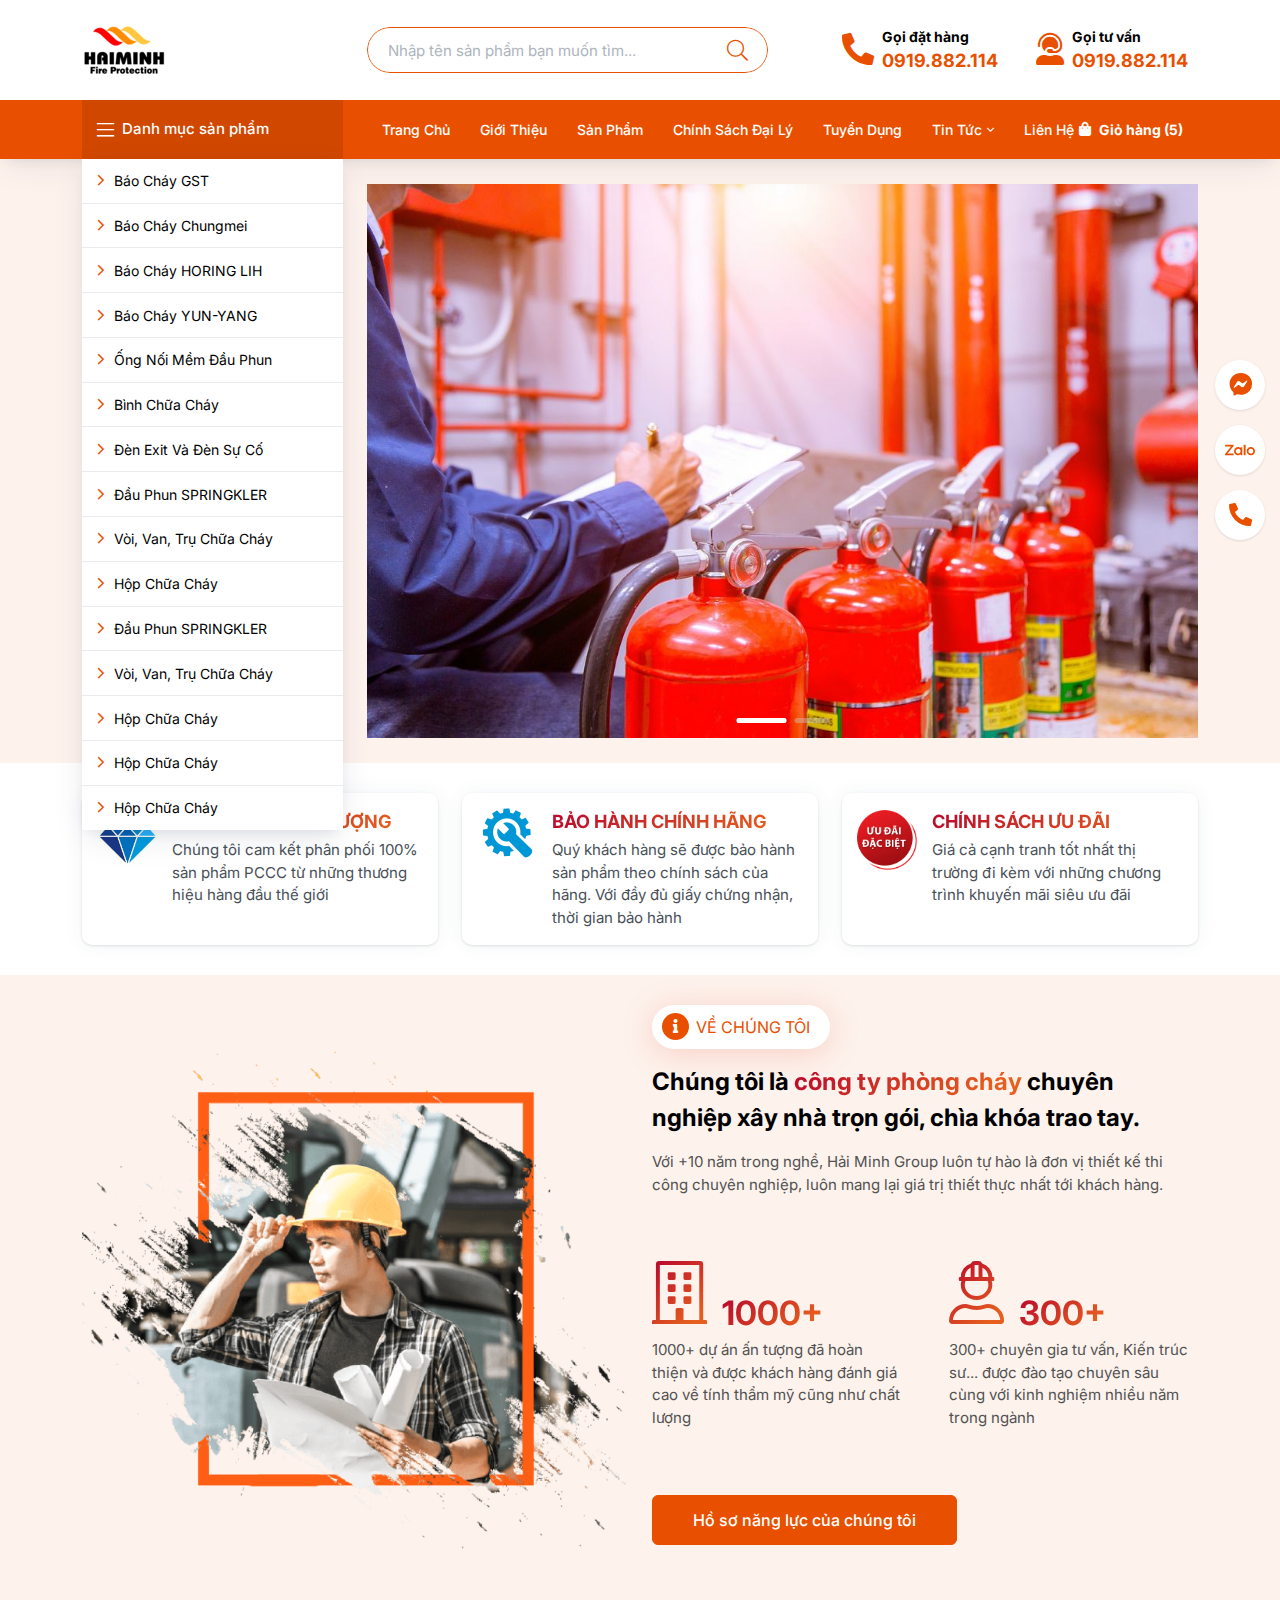
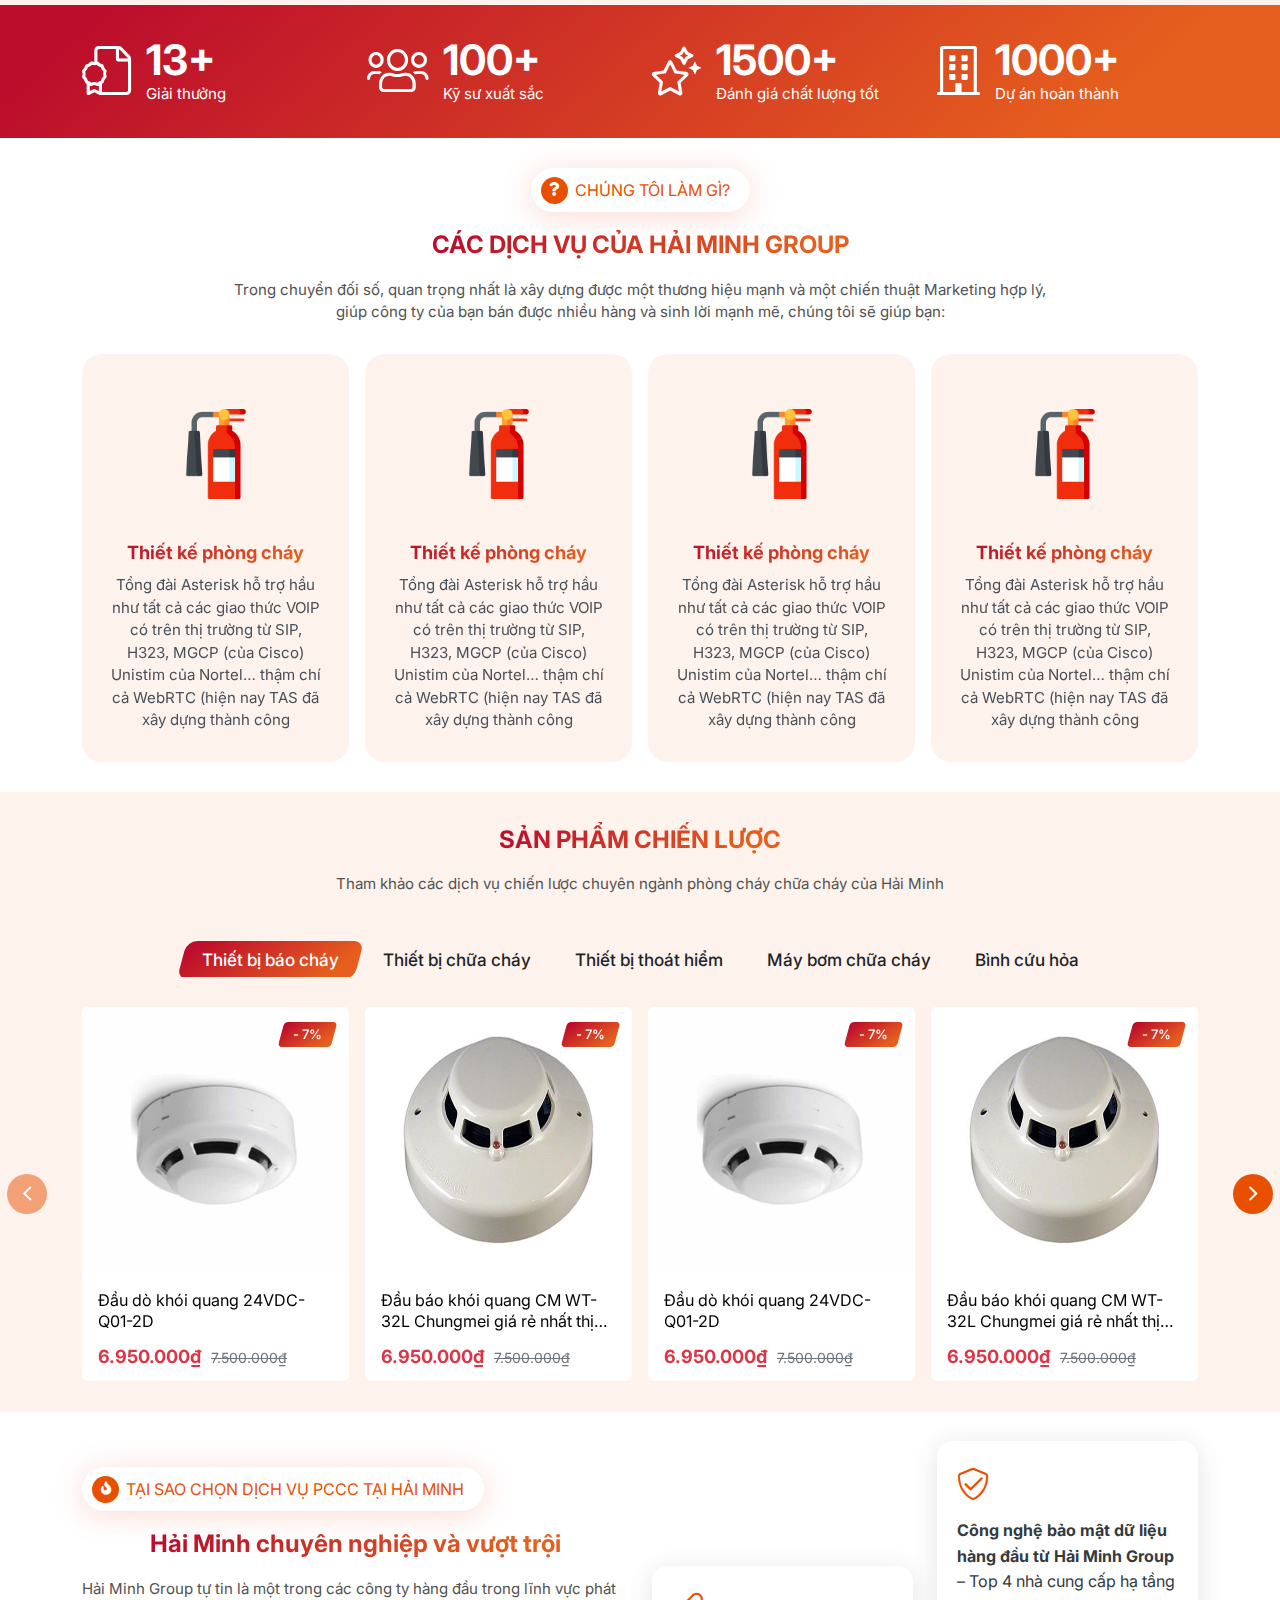
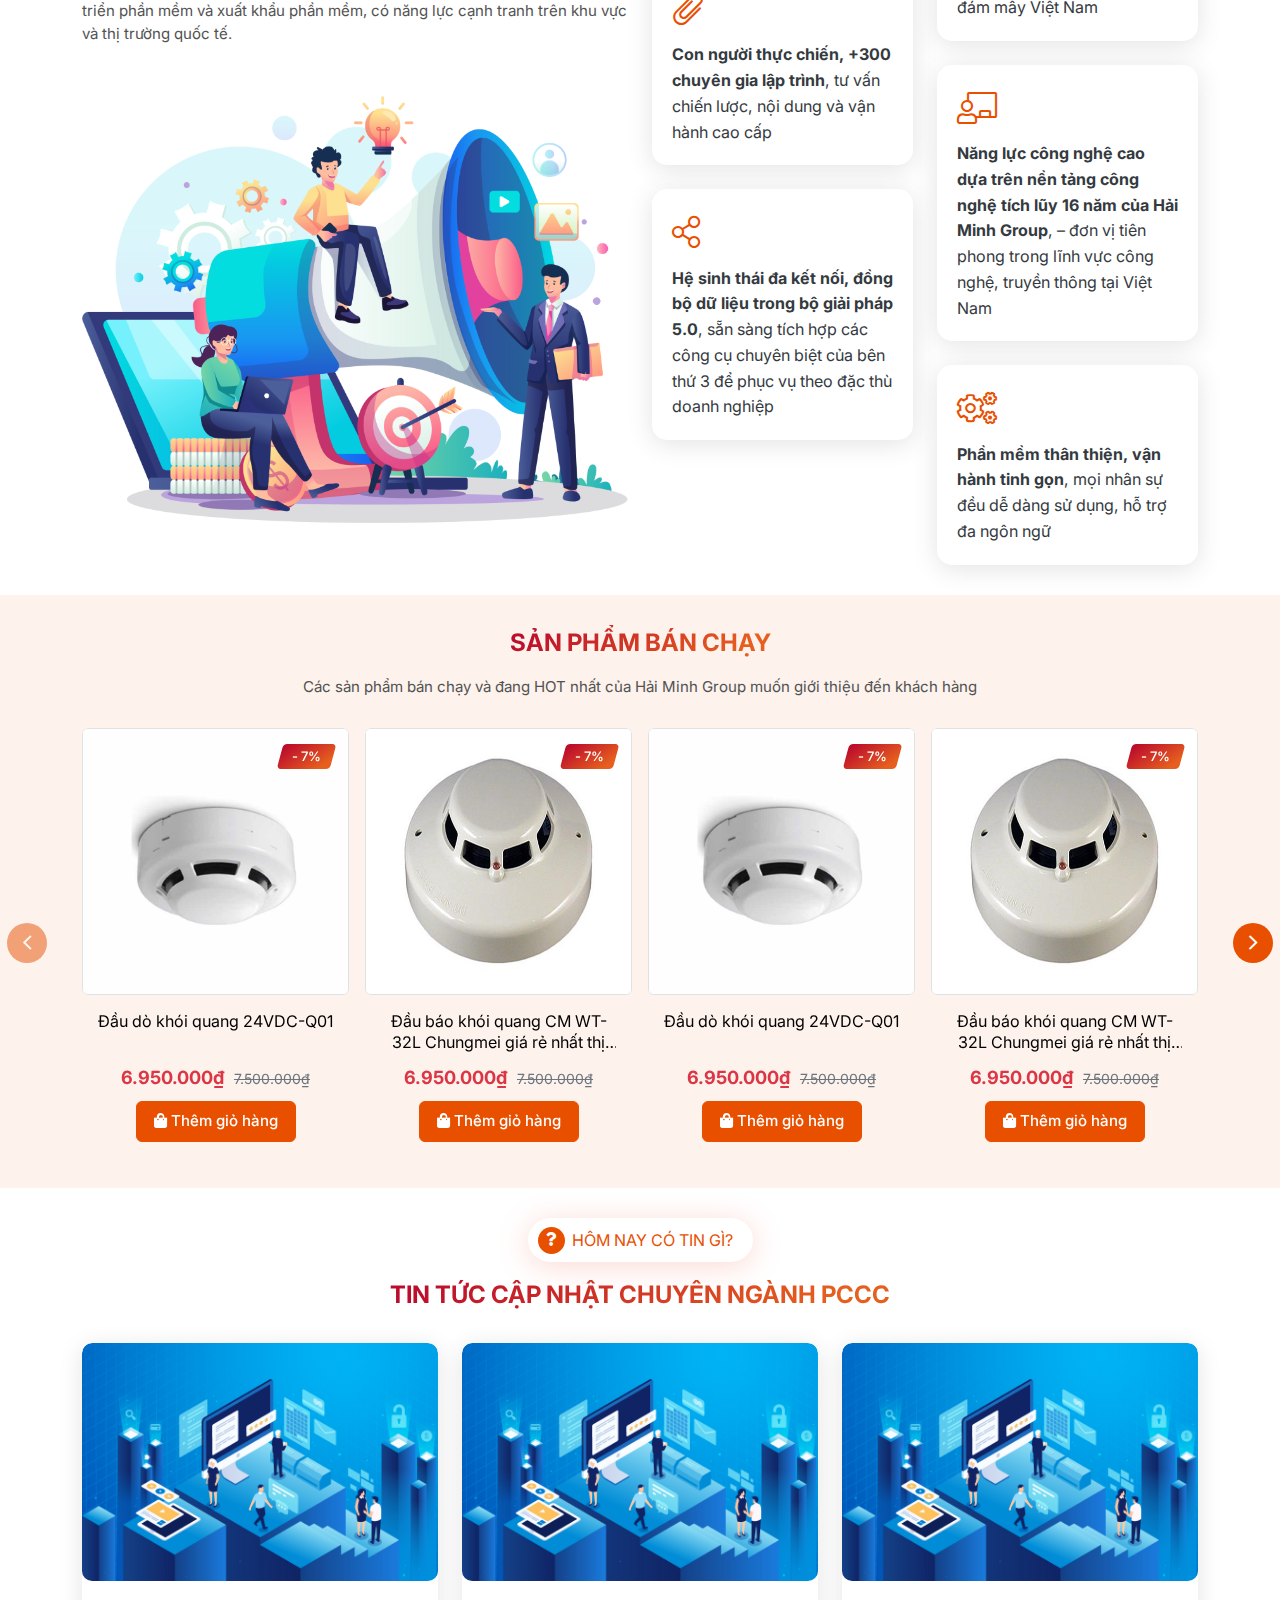
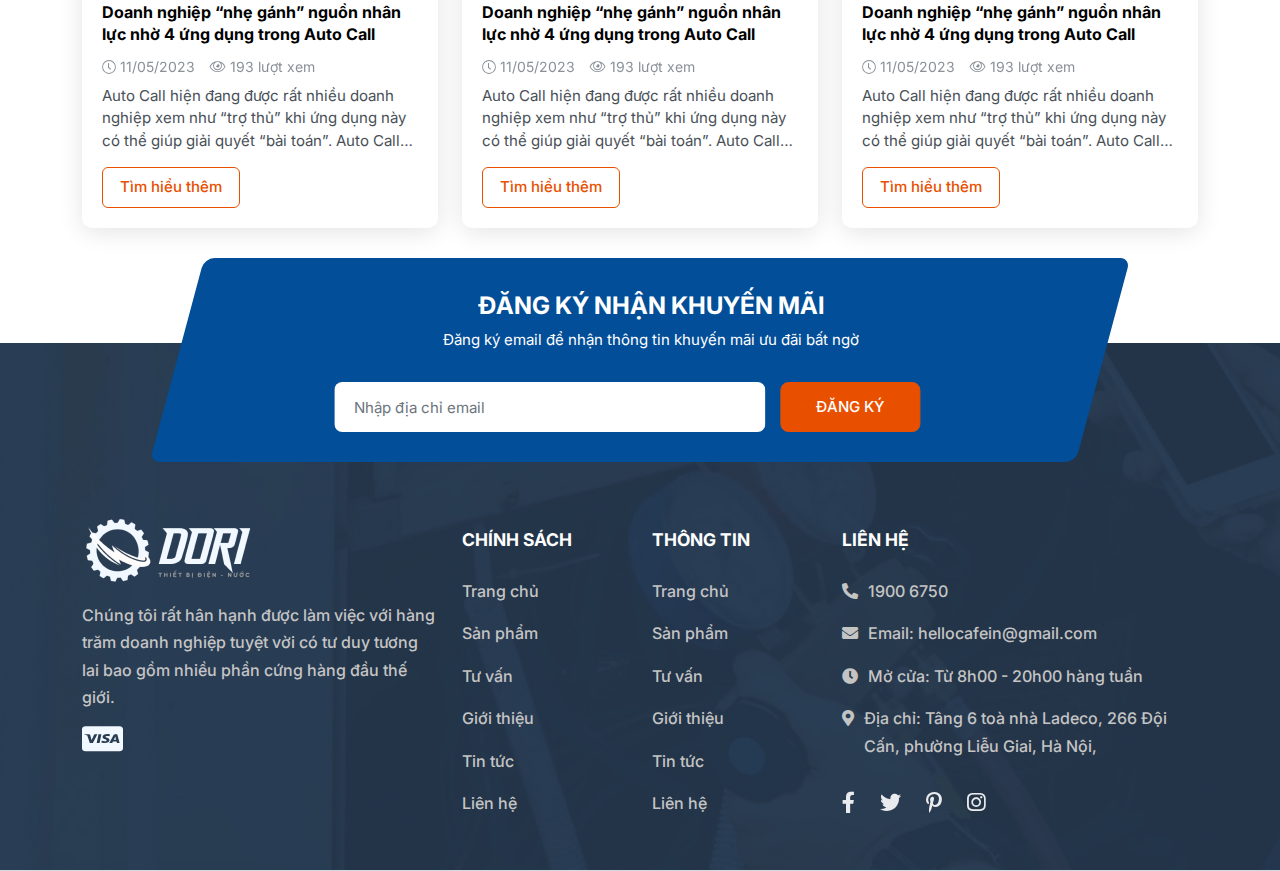
==== commit df4f5f5d: "Remove Header Top" ====
--- a/index.html
+++ b/index.html
@@ -44,62 +44,6 @@
 <body class="is-home">
 
 <div id="header" class="header">
-    <div class="header-top">
-        <div class="container">
-            <div class="row align-items-center justify-content-lg-between">
-                <div class="col-lg-auto">
-                    <div class="header-text text-white">
-                        Công ty TNHH PCCC Hải Minh
-                    </div>
-                </div>
-                <div class="col-lg-auto d-none d-lg-block">
-                    <div class="header-actions hstack gap-20px">
-                        <div class="header-actions_item hstack gap-5px position-relative">
-                            <a href="" class="hstack gap-8px position-relative">
-                                <i class="fas fa-user"></i>
-                                Tài khoản
-                            </a>
-                            <i class="fal fa-angle-down"></i>
-                            <ul class="list-unstyled mb-0 position-absolute">
-                                <li>
-                                    <a href="" class="user-item hstack align-items-center">
-                                        Đăng nhập tài khoản
-                                    </a>
-                                </li>
-                                <li>
-                                    <a href="" class="user-item hstack align-items-center">
-                                        Thông tin tài khoản
-                                    </a>
-                                </li>
-                                <li>
-                                    <a href="" class="user-item hstack align-items-center">
-                                        Đơn hàng của bạn
-                                    </a>
-                                </li>
-                                <li>
-                                    <a href="" class="user-item hstack align-items-center">
-                                        Đăng xuất
-                                    </a>
-                                </li>
-                            </ul>
-                        </div>
-                        <div class="header-actions_item hstack gap-5px">
-                            <a href="" class="hstack gap-8px position-relative">
-                                <i class="fas fa-fire-extinguisher"></i>
-                                Sản phẩm
-                            </a>
-                        </div>
-                        <div class="header-actions_item hstack gap-5px">
-                            <a href="" class="hstack gap-8px position-relative">
-                                <i class="fas fa-map-marker-alt"></i>
-                                Hệ thống cửa hàng
-                            </a>
-                        </div>
-                    </div>
-                </div>
-            </div>
-        </div>
-    </div>
     <div class="header-middle">
         <div class="container">
             <div class="row align-items-center">
@@ -482,7 +426,7 @@
             </div>
         </div>
     </div>
-    <div class="section-gap section-service d-block d-lg-none">
+    <div class="section-gap section-category d-block d-lg-none">
         <div class="container">
             <div class="section-heading">
                 <div class="heading-title">
@@ -492,7 +436,7 @@
                     Mời bạn cùng tham khảo danh mục sản phẩm bán chạy nhất của Hải Minh Group
                 </div>
             </div>
-            <div class="position-relative slider-theme" id="slider-service">
+            <div class="position-relative slider-theme" id="slider-category">
                 <div class="swiper h-auto">
                     <div class="swiper-wrapper h-auto">
                         <div class="swiper-slide h-auto">
@@ -2008,7 +1952,7 @@
                     <div class="card-value">1.050.000đ</div>
                 </div>
                 <div class="card-button">
-                    <a href="" class="button-theme button-theme_primary w-100">
+                    <a href="./thanh-toan.html" class="button-theme button-theme_primary w-100">
                         Thanh toán <i class="fal fa-angle-right lh-base ms-2 fz-20"></i>
                     </a>
                 </div>
--- a/assets/css/base.css
+++ b/assets/css/base.css
@@ -279,4 +279,8 @@
 
 .fz-24 {
     font-size: 1.75em;
+}
+
+.fw-medium {
+    font-weight: 500;
 }--- a/assets/css/style.css
+++ b/assets/css/style.css
@@ -9,6 +9,11 @@
 .page-light,
 .section-light {
     background: #f4f4f4;
+}
+
+.page-article,
+.page-product {
+    background-color: rgba(var(--primary-rgb), .025);
 }
 
 .slider-theme.slider-theme_shadow {
@@ -192,6 +197,10 @@
 .section-heading .heading-text {
     font-size: 1.075em;
     color: #525252;
+}
+
+.section-heading .heading-text p:last-child {
+    margin-bottom: 0;
 }
 
 .section-heading .heading-tabs {
@@ -279,6 +288,11 @@
     font-size: 1.15em;
 }
 
+.button-theme.button-theme_extralarge {
+	padding: 12px 40px;
+	font-size: 1.3em;
+}
+
 .button-theme.button-theme_primary {
     color: var(--bs-white);
     background: var(--primary-color);
@@ -333,12 +347,12 @@
 .header {
     position: sticky;
     top: 0;
-    z-index: 5;
+    z-index: 21;
     -webkit-transition: var(--transition-default);
     -o-transition: var(--transition-default);
     transition: var(--transition-default);
-    -webkit-box-shadow: 0 6px 14px -6px rgba(24, 39, 75, 0.1), 0px 10px 32px -4px rgba(24, 39, 75, 0.075);
-    box-shadow: 0 6px 14px -6px rgba(24, 39, 75, 0.1), 0px 10px 32px -4px rgba(24, 39, 75, 0.075);
+    -webkit-box-shadow: 0 6px 14px -6px rgba(24, 39, 75, 0.1), 0 10px 32px -4px rgba(24, 39, 75, 0.075);
+    box-shadow: 0 6px 14px -6px rgba(24, 39, 75, 0.1), 0 10px 32px -4px rgba(24, 39, 75, 0.075);
 }
 
 .header .header-top {
@@ -373,8 +387,8 @@
     background-color: var(--bs-white);
     transition: var(--transition-default);
     z-index: 2;
-    -webkit-box-shadow: 0 6px 14px -6px rgba(24, 39, 75, 0.12), 0px 10px 32px -4px rgba(24, 39, 75, 0.1);
-    box-shadow: 0 6px 14px -6px rgba(24, 39, 75, 0.12), 0px 10px 32px -4px rgba(24, 39, 75, 0.1);
+    -webkit-box-shadow: 0 6px 14px -6px rgba(24, 39, 75, 0.12), 0 10px 32px -4px rgba(24, 39, 75, 0.1);
+    box-shadow: 0 6px 14px -6px rgba(24, 39, 75, 0.12), 0 10px 32px -4px rgba(24, 39, 75, 0.1);
     left: 0;
     top: 100%;
     transform: scaleY(0);
@@ -622,8 +636,8 @@
     background-color: var(--bs-white);
     transition: var(--transition-default);
     z-index: 3;
-    -webkit-box-shadow: 0 6px 14px -6px rgba(24, 39, 75, 0.12), 0px 10px 32px -4px rgba(24, 39, 75, 0.1);
-    box-shadow: 0 6px 14px -6px rgba(24, 39, 75, 0.12), 0px 10px 32px -4px rgba(24, 39, 75, 0.1);
+    -webkit-box-shadow: 0 6px 14px -6px rgba(24, 39, 75, 0.12), 0 10px 32px -4px rgba(24, 39, 75, 0.1);
+    box-shadow: 0 6px 14px -6px rgba(24, 39, 75, 0.12), 0 10px 32px -4px rgba(24, 39, 75, 0.1);
     left: 0;
     top: 100%;
     transform: scaleY(0);
@@ -655,7 +669,6 @@
     padding: 11.4px 15px;
     font-size: 1em;
     position: relative;
-    white-space: nowrap;
     display: -webkit-box;
     display: -ms-flexbox;
     display: flex;
@@ -691,7 +704,6 @@
 }
 
 .header.is-scroll {
-    transform: translateY(-41px);
     position: fixed;
     width: 100%;
     top: 0;
@@ -1256,6 +1268,11 @@
 .footer-information .footer-item .footer-social .footer-text:hover {
     color: var(--primary-color);
     opacity: 1;
+}
+
+.floating-cart {
+    position: relative;
+    z-index: 22;
 }
 
 .floating-cart .cart-card {
@@ -1283,7 +1300,7 @@
 }
 
 .floating-cart .cart-card .card-header .card-title {
-    font-size: 1.15em;
+    font-size: 1.225em;
     color: var(--bs-gray-700);
 }
 
@@ -1585,6 +1602,88 @@
     color: var(--bs-white);
 }
 
+.checkout-wrapper {
+    background: rgba(var(--primary-rgb), .075);
+    padding: 16px;
+    border-radius: 8px;
+}
+
+.checkout-form .form-control {
+    font-size: 1.075em;
+    color: var(--bs-black);
+}
+
+.checkout-form input.form-control {
+    height: 44px;
+}
+
+.checkout-list {
+    background: #fafafa;
+    padding: 16px;
+    border-radius: 8px;
+}
+
+.checkout-products .product-item .product-image {
+    width: 70px;
+    height: 70px;
+    background-color: var(--bs-white);
+    border-radius: 8px;
+    display: flex;
+    align-items: center;
+    justify-content: center;
+    position: relative;
+    border: 1px solid var(--bs-gray-300);
+}
+
+.checkout-products .product-item .product-image img {
+    height: 65px;
+    width: 65px;
+    max-width: 100%;
+    border-radius: 8px;
+}
+
+.checkout-products .product-item .product-quantity {
+    position: absolute;
+    height: 20px;
+    width: 20px;
+    border-radius: 50%;
+    display: flex;
+    align-items: center;
+    justify-content: center;
+    color: var(--bs-white);
+    background-color: var(--primary-color);
+    font-size: .85em;
+    top: -5px;
+    right: -5px;
+}
+
+.checkout-products .product-item .product-title {
+    font-size: 1em;
+    color: var(--bs-black);
+    margin-bottom: 5px;
+    transition: var(--transition-default);
+}
+
+.checkout-products .product-item .product-price {
+    font-size: 1em;
+    color: var(--primary-color);
+    font-weight: 700;
+    margin-bottom: 5px;
+}
+
+.checkout-total{
+    border-top: 1px solid var(--bs-gray-400);
+    margin-top: 24px;
+    padding-top: 24px;
+    font-size: 1.3em;
+    color: var(--bs-black);
+    font-weight: 700;
+}
+
+.checkout-total .checkout-total_value {
+    color: var(--primary-color);
+}
+
 .contact-list .contact-item {
     background: rgba(var(--primary-rgb), .075);
     padding: 16px;
@@ -1771,7 +1870,7 @@
     font-size: 1em;
 }
 
-.dropdown-filter .dropdown .link-default {
+.dropdown-filter .link-default {
     border-radius: 4px;
     border: 1px solid var(--bs-gray-300);
     padding: 8px 15px;
@@ -1783,6 +1882,8 @@
     align-items: center;
     justify-content: space-between;
     gap: 8px;
+    white-space: nowrap;
+    height: 40px;
 }
 
 .dropdown-filter .dropdown .link-default:after {
@@ -1793,6 +1894,7 @@
     transition: var(--transition-default);
     font-size: 1.15em;
     color: var(--bs-black);
+    line-height: 1;
 }
 
 .dropdown-filter .dropdown .dropdown-menu {
@@ -1834,6 +1936,10 @@
     border-radius: 4px 0 4px 4px;
 }
 
+.dropdown-filter .dropdown-button {
+    display: none;
+}
+
 .sidebar-filter .sidebar-filter_body .category-list {
     width: 100%;
     background-color: var(--bs-white);
@@ -1855,7 +1961,6 @@
     padding: 11.4px 15px;
     font-size: 1em;
     position: relative;
-    white-space: nowrap;
     display: -webkit-box;
     display: -ms-flexbox;
     display: flex;
@@ -1931,19 +2036,15 @@
     color: var(--primary-color);
 }
 
-.page-article {
-    background-color: rgba(var(--primary-rgb), .025);
-}
-
-.article-detail .article-title {
-    font-size: 2em;
+.article-detail .article-title,
+.product-detail .product-title {
+    font-size: 2.4em;
     font-weight: 700;
     color: var(--bs-black);
     margin-bottom: 30px;
 }
 
-
-.article-detail .article-content {
+.detail-content {
     font-size: 1.15em;
     line-height: 1.6;
     padding-top: 24px;
@@ -1951,81 +2052,83 @@
     border-top: 1px solid var(--bs-gray-200);
 }
 
-.article-detail .article-content p,
-.article-detail .article-content ul,
-.article-detail .article-content ol,
-.article-detail .article-content blockquote {
+.detail-content p,
+.detail-content ul,
+.detail-content ol,
+.detail-content blockquote {
     margin-bottom: 30px;
 }
 
-.article-detail .article-content ul,
-.article-detail .article-content ol {
+.detail-content ul,
+.detail-content ol,
+.detail-content ul,
+.detail-content ol {
     padding-left: 16px;
     line-height: 1.6;
 }
 
-.article-detail .article-content h1,
-.article-detail .article-content h2,
-.article-detail .article-content h3,
-.article-detail .article-content h4,
-.article-detail .article-content h5,
-.article-detail .article-content h6 {
+.detail-content p:last-child,
+.detail-content ul:last-child,
+.detail-content ol:last-child {
+    margin-bottom: 0;
+}
+
+.detail-content h1,
+.detail-content h2,
+.detail-content h3,
+.detail-content h4,
+.detail-content h5,
+.detail-content h6 {
     margin-bottom: 10px;
     font-weight: 700;
 }
 
-.article-detail .article-content h2 {
+.detail-content h2 {
     font-size: 1.6em;
 }
 
-.article-detail .article-content h3 {
+.detail-content h3 {
     font-size: 1.45em;
 }
 
-.article-detail .article-content h4 {
+.detail-content h4 {
     font-size: 1.3em;
 }
 
-.article-detail .article-content h5 {
+.detail-content h5 {
     font-size: 1.15em;
 }
 
-.article-detail .article-content h6 {
+.detail-content h6 {
     font-size: 1em;
 }
 
-.article-detail .article-content p:last-child,
-.article-detail .article-content ul:last-child,
-.article-detail .article-content ol:last-child {
-    margin-bottom: 0;
-}
-
-.article-detail .article-content img {
+.detail-content img {
     max-width: 100%;
 }
 
-.article-detail .article-content .table {
+.detail-content.table {
     --bs-table-border-color: var(--bs-gray-500)
 }
 
-.article-detail .article-content .table th,
-.article-detail .article-content .table td {
+.detail-content .table th,
+.detail-content .table td {
     padding: 10px;
     min-width: 150px;
 }
 
-.article-detail .article-content .table td ul {
+.detail-content .table td ul {
     padding-left: 24px;
 }
 
-.article-detail .article-content blockquote {
+.detail-content blockquote {
     padding: 15px 15px 15px 45px;
     border-left: 5px solid var(--primary-color);
     background: rgba(var(--primary-rgb), .05);
     position: relative;
 }
 
-.article-detail .article-content blockquote:before {
+.detail-content blockquote:before {
     position: absolute;
     content: "\f10d";
     font-family: "Font Awesome 5 Pro";
@@ -2088,6 +2191,530 @@
     color: var(--bs-white);
 }
 
+.product-detail .product-images {
+    gap: 12px;
+}
+
+.product-detail .product-images .product-image img {
+    width: 100%;
+}
+
+.product-detail .product-images .product-avatar [class*=slider-button] {
+    width: 35px;
+    height: 35px;
+    font-size: 1.5em;
+    top: calc(100% + 62px);
+    position: absolute;
+}
+
+.product-detail .product-images .product-avatar .slider-button_prev {
+    left: 0;
+}
+
+.product-detail .product-images .product-avatar .slider-button_next {
+    right: 0;
+}
+
+.product-detail .product-images .product-thumb {
+    padding-left: 50px;
+    padding-right: 50px;
+}
+
+.product-detail .product-images .product-thumb .product-image {
+    border: 1px solid var(--bs-gray-200);
+    transition: var(--transition-default);
+    border-radius: 4px;
+    overflow: hidden;
+}
+
+.product-detail .product-images .product-thumb .swiper-slide.swiper-slide-thumb-active .product-image {
+    border-color: var(--primary-color);
+}
+
+.product-detail .product-title {
+    margin-bottom: 0;
+}
+
+.product-detail .product-meta {
+    font-size: 1.075em;
+    margin-top: 20px;
+}
+
+.product-detail .product-meta .product-meta_item:before {
+    display: inline-block;
+    content: "";
+    height: 4px;
+    width: 4px;
+    border-radius: 50%;
+    margin-right: 6px;
+    background: var(--bs-black);
+    transform: translateY(-3px);
+}
+
+.product-detail .product-meta .product-meta_item .link-default {
+    font-weight: 700;
+    color: var(--primary-color);
+}
+
+.product-detail .product-meta .product-meta_item .link-default:hover {
+    color: var(--primary-hover);
+}
+
+.product-detail .product-desc {
+    font-size: 1.075em;
+    margin-top: 20px;
+}
+
+.product-detail .product-price {
+    margin-top: 40px;
+}
+
+.product-detail .product-price .price-current {
+    color: var(--primary-color);
+    font-weight: 700;
+    font-size: 2.5em;
+    line-height: 1;
+}
+
+.product-detail .product-price .price-old {
+    font-size: 1.5em;
+    color: var(--bs-gray-600);
+    line-height: 1;
+}
+
+.product-detail .product-buttons {
+    margin-top: 40px;
+}
+
+.product-detail .product-buttons .button-theme {
+    min-width: 350px;
+}
+
+.product-detail .product-quantity {
+    margin-top: 40px;
+    display: flex;
+    align-items: center;
+}
+
+.product-detail .product-quantity .product-quantity_text {
+    color: var(--bs-gray-600);
+    font-size: 1.075em;
+    margin-left: 10px;
+}
+
+.product-detail .product-quantity .product-quantity_group .product-quantity_btn {
+    height: 38px;
+    width: 38px;
+    border: 1px solid var(--bs-gray-300);
+    background: var(--bs-white);
+    font-size: 1.075em;
+}
+
+.product-detail .product-quantity .product-quantity_group .product-quantity_btn:first-child {
+    border-radius: 4px 0 0 4px;
+}
+
+.product-detail .product-quantity .product-quantity_group .product-quantity_btn:last-child {
+    border-radius: 0 4px 4px 0;
+}
+
+.product-detail .product-quantity .product-quantity_group .product-quantity_btn:hover {
+    background-color: var(--primary-color);
+    color: var(--bs-white);
+}
+
+.product-detail .product-quantity .product-quantity_group .product-quantity_btn:disabled {
+    background-color: var(--bs-gray-200);
+    cursor: not-allowed !important;
+}
+
+.product-detail .product-quantity .product-quantity_group .product-quantity_input {
+    padding: 0 8px;
+    height: 38px;
+    width: 80px;
+    text-align: center;
+    font-size: 1.075em;
+    border: 1px solid var(--bs-gray-300);
+    border-left: 0;
+    border-right: 0;
+    border-radius: 0;
+    box-shadow: none !important;
+}
+
+.product-detail .product-support {
+    font-size: 1.225em;
+    margin-top: 20px;
+    color: var(--bs-black);
+}
+
+.product-detail .product-support .product-support_item:before {
+    display: inline-block;
+    content: "";
+    height: 4px;
+    width: 4px;
+    border-radius: 50%;
+    margin-right: 6px;
+    background: var(--bs-black);
+    transform: translateY(-3px);
+}
+
+.product-detail .product-support .product-support_item .link-default {
+    font-weight: 700;
+    color: var(--primary-color);
+}
+
+.product-detail .product-support .product-support_item .link-default:hover {
+    color: var(--primary-hover);
+}
+
+.product-detail .product-tabs .nav-tabs {
+    gap: 8px;
+}
+
+.product-detail .product-tabs .nav-tabs .nav-item .nav-link {
+    border-radius: 8px 8px 0 0;
+    background: rgba(var(--primary-rgb), .05);
+    color: var(--primary-color);
+    font-size: 1.225em;
+    padding: 12px 40px;
+    border: 1px solid var(--primary-color);
+    overflow: hidden;
+}
+
+.product-detail .product-tabs .nav-tabs .nav-item .nav-link.active,
+.product-detail .product-tabs .nav-tabs .nav-item .nav-link:hover {
+    background: var(--primary-color);
+    color: var(--bs-white);
+}
+
+.product-detail .detail-content {
+    padding-top: 30px;
+    margin-top: 0;
+    border-top: 0;
+}
+
+.service-heading {
+    display: flex;
+    flex-direction: column;
+    gap: 15px;
+}
+
+.service-heading .heading-sub {
+    color: var(--primary-color);
+    font-size: 1.15em;
+}
+
+.service-heading .heading-title {
+    font-weight: 700;
+    font-size: 1.725em;
+    line-height: 1.3;
+    color: var(--bs-black);
+    margin-bottom: 0;
+    position: relative;
+    padding-bottom: 15px;
+}
+
+.service-heading .heading-title:before {
+    position: absolute;
+    bottom: 0;
+    left: 0;
+    height: 2px;
+    width: 40px;
+    content: "";
+    background-color: var(--primary-color);
+    display: block;
+}
+
+.service-heading .heading-highlight {
+    font-size: 1.3em;
+    font-weight: 500;
+    color: var(--primary-color);
+}
+
+.service-heading .heading-text {
+    font-size: 1.15em;
+    color: var(--bs-black);
+}
+
+.section-bg {
+    background: var(--gradient);
+    padding: 40px 0;
+}
+
+.section-bg .section-heading .heading-title.heading-title_black {
+    color: var(--bs-white);
+}
+
+.section-bg .section-heading .heading-text {
+    color: var(--bs-gray-200);
+}
+
+.section-bg .button-theme {
+    background-color: var(--bs-white);
+    color: var(--bs-black);
+    font-size: 1.15em;
+    padding: 14px 50px;
+}
+
+.section-bg .button-theme:hover {
+    background-color: var(--bs-black);
+    color: var(--bs-white);
+}
+
+.icon-card .card-image {
+    border: 1px solid #dbdbdb;
+    background-color: var(--bs-white);
+    height: 100px;
+    width: 100px;
+    transition: var(--transition-default);
+    margin: 0 auto;
+}
+
+.icon-card .card-image:before {
+    width: 90%;
+    height: 90%;
+    background: var(--primary-color);
+    left: 5%;
+    top: 5%;
+    content: "";
+    position: absolute;
+    -webkit-transform: scale(0);
+    transform: scale(0);
+    transition: var(--transition-default);
+    border-radius: 50%;
+}
+
+.icon-card .card-image .card-image_hidden {
+    opacity: 0;
+    transition: var(--transition-default);
+}
+
+.icon-card .card-title {
+    font-size: 1.3em;
+    font-weight: 700;
+    color: var(--bs-black);
+    position: relative;
+    padding-bottom: 15px;
+}
+
+.icon-card .card-title:before {
+    position: absolute;
+    bottom: 0;
+    left: 50%;
+    transform: translateX(-50%);
+    height: 3px;
+    width: 60px;
+    content: "";
+    background-color: var(--bs-black);
+    display: block;
+}
+
+.icon-card .card-text {
+    font-size: 1.075em;
+}
+
+.icon-card:hover .card-image:before {
+    transform: scale(1);
+}
+
+.icon-card:hover .card-image > img {
+    opacity: 0
+}
+
+.icon-card:hover .card-image .card-image_hidden {
+    opacity: 1;
+}
+
+.section-service {
+    background-color: rgba(var(--primary-rgb), 0.075);
+}
+
+.service-card {
+    padding: 15px;
+    border-radius: 6px;
+    overflow: hidden;
+    box-shadow: 0 6px 12px -6px rgb(24 39 75 / 0), 0 8px 24px -4px rgb(24 39 75 / 0);
+    border-color: transparent;
+    transition: var(--transition-default);
+}
+
+.service-card:hover {
+    border-color: var(--primary-color);
+}
+
+.service-card .card-title {
+    font-size: 1.45em;
+    font-weight: 700;
+    color: var(--primary-color);
+    text-align: center;
+    padding: 15px;
+    border-bottom: 2px solid var(--primary-color);
+    margin-bottom: 0;
+}
+
+.service-card .card-text {
+    padding: 15px;
+}
+
+.service-card .card-text ul {
+    padding-left: 16px;
+    display: flex;
+    flex-direction: column;
+    gap: 8px;
+}
+
+.service-card .card-text ul:last-child {
+    margin-bottom: 0;
+}
+
+.service-card .card-button {
+    padding: 15px;
+    text-align: center;
+}
+
+.partner-box {
+    position: relative;
+    overflow: hidden;
+    height: 95px;
+}
+
+.partner-box .partner-box_image {
+    -webkit-transition: var(--transition-default);
+    -o-transition: var(--transition-default);
+    transition: var(--transition-default);
+}
+
+.partner-box .partner-box_image.partner-box_image__default img {
+    -webkit-filter: grayscale(100%);
+    -moz-filter: grayscale(100%);
+    -ms-filter: grayscale(100%);
+    -o-filter: grayscale(100%);
+    filter: grayscale(100%);
+    opacity: 1;
+}
+
+.partner-box .partner-box_image.partner-box_image__hover {
+    -webkit-transform: translateY(-100%);
+    -ms-transform: translateY(-100%);
+    transform: translateY(-100%);
+}
+
+.partner-box:hover .partner-box_image.partner-box_image__hover {
+    -webkit-transform: translateY(0);
+    -ms-transform: translateY(0);
+    transform: translateY(0);
+}
+
+.partner-box:hover .partner-box_image.partner-box_image__default {
+    -webkit-transform: translateY(150%);
+    -ms-transform: translateY(150%);
+    transform: translateY(150%);
+}
+
+.section-partner {
+    padding-bottom: 60px !important;
+}
+
+.section-partner .slider-theme .slider-pagination {
+    bottom: -30px;
+}
+
+.section-partner .slider-theme .slider-pagination .swiper-pagination-bullet.swiper-pagination-bullet-active::after {
+    background: var(--primary-color);
+}
+
+.work-card {
+    padding: 30px;
+    -webkit-box-shadow: 0 6px 14px -6px rgba(24, 39, 75, 0.1), 0 10px 32px -4px rgba(24, 39, 75, 0.075);
+    box-shadow: 0 6px 14px -6px rgba(24, 39, 75, 0.1), 0 10px 32px -4px rgba(24, 39, 75, 0.075);
+}
+
+.element-card {
+    padding: 20px;
+    flex-direction: row;
+    gap: 15px;
+    border-color: var(--bs-gray-200);
+    border-radius: 8px;
+    height: 100%;
+}
+
+.element-card .card-icon {
+    height: 36px;
+    width: 36px;
+    flex-shrink: 0;
+    background-color: rgba(var(--primary-rgb), .075);
+    font-size: 1.375em;
+    color: var(--primary-color);
+    display: flex;
+    align-items: center;
+    justify-content: center;
+    border-radius: 6px;
+}
+
+.element-card .card-title {
+    font-size: 1.3em;
+    color: var(--bs-black);
+    font-weight: 700;
+    margin-bottom: 8px;
+}
+
+.element-card .card-text {
+    font-size: 1.075em;
+}
+
+.section-intro {
+    background-color: rgba(var(--primary-rgb), .075);
+}
+
+.intro-item {
+    padding-top: 40px;
+}
+
+.intro-card {
+    padding: 80px 45px 52px;
+    border-radius: 4px;
+    position: relative;
+    text-align: center;
+    height: 100%;
+}
+
+.intro-card .card-icon {
+    position: absolute;
+    top: -45px;
+    left: 50%;
+    transform: translateX(-50%);
+    transition: var(--transition-default);
+    background: url("../images/shape2.png") center center/cover no-repeat;
+    width: 90px;
+    height: 90px;
+    display: flex;
+    align-items: center;
+    justify-content: center;
+    font-size: 2.5em;
+    color: var(--bs-white);
+}
+
+.intro-card .card-body {
+    padding: 0;
+}
+
+.intro-card .card-title {
+    font-size: 1.45em;
+    color: var(--bs-black);
+    font-weight: 700;
+    margin-bottom: 8px;
+}
+
+.intro-card .card-text {
+    font-size: 1.075em;
+}
+
+@media screen and (max-width: 1400px) {
+    .product-detail .product-images .product-avatar [class*=slider-button] {
+        top: calc(100% + 55px);
+    }
+}
+
 @media screen and (min-width: 992px) {
     .header .header-navigation > ul > li:hover > a {
         background-color: rgba(var(--bs-black-rgb), .1);
@@ -2100,8 +2727,8 @@
         min-width: 200px;
         position: absolute;
         z-index: 2;
-        -webkit-box-shadow: 0 6px 14px -6px rgba(24, 39, 75, 0.12), 0px 10px 32px -4px rgba(24, 39, 75, 0.1);
-        box-shadow: 0 6px 14px -6px rgba(24, 39, 75, 0.12), 0px 10px 32px -4px rgba(24, 39, 75, 0.1);
+        -webkit-box-shadow: 0 6px 14px -6px rgba(24, 39, 75, 0.12), 0 10px 32px -4px rgba(24, 39, 75, 0.1);
+        box-shadow: 0 6px 14px -6px rgba(24, 39, 75, 0.12), 0 10px 32px -4px rgba(24, 39, 75, 0.1);
         left: 0;
         top: 100%;
         transform: scaleY(0);
@@ -2323,32 +2950,69 @@
         font-size: 1em;
     }
 
-    .article-detail .article-title {
+    .page-heading .heading-title {
         font-size: 1.5em;
     }
 
-    .article-detail .article-content {
+    .article-detail .article-title, .product-detail .product-title {
+        font-size: 1.5em;
+    }
+
+    .product-detail .product-price .price-current {
+        font-size: 1.5em;
+    }
+
+    .product-detail .product-price .price-old {
+        font-size: 1.15em;
+    }
+
+    .product-detail .product-meta,
+    .product-detail .product-desc {
+        font-size: 1em;
+        margin-top: 15px;
+    }
+
+    .product-detail .product-support {
+        margin-top: 15px;
         font-size: 1.075em;
     }
 
-    .article-detail .article-content h2 {
+    .product-detail .product-quantity,
+    .product-detail .product-buttons {
+        margin-top: 30px;
+    }
+
+    .product-detail .product-tabs .nav-tabs .nav-item .nav-link {
+        font-size: 1.15em;
+        padding: 10px 30px;
+    }
+
+    .detail-content {
+        font-size: 1em;
+    }
+
+    .detail-content h2 {
         font-size: 1.3em;
     }
 
-    .article-detail .article-content h3 {
+    .detail-content h3 {
         font-size: 1.225em;
     }
 
-    .article-detail .article-content h4 {
+    .detail-content h4 {
         font-size: 1.15em;
     }
 
-    .article-detail .article-content h5 {
+    .detail-content h5 {
         font-size: 1.075em;
     }
 
-    .article-detail .article-content h6 {
+    .detail-content h6 {
         font-size: 1em;
+    }
+
+    .slider-theme [class*=slider-button] {
+        display: none;
     }
 }
 
@@ -2467,8 +3131,8 @@
         background-color: var(--bs-white);
         transition: var(--transition-default);
         z-index: 2;
-        -webkit-box-shadow: 0 6px 14px -6px rgba(24, 39, 75, 0.12), 0px 10px 32px -4px rgba(24, 39, 75, 0.1);
-        box-shadow: 0 6px 14px -6px rgba(24, 39, 75, 0.12), 0px 10px 32px -4px rgba(24, 39, 75, 0.1);
+        -webkit-box-shadow: 0 6px 14px -6px rgba(24, 39, 75, 0.12), 0 10px 32px -4px rgba(24, 39, 75, 0.1);
+        box-shadow: 0 6px 14px -6px rgba(24, 39, 75, 0.12), 0 10px 32px -4px rgba(24, 39, 75, 0.1);
         right: 0;
         top: 100%;
         transform: scaleY(0);
@@ -2656,7 +3320,7 @@
     }
 
     .header .header-overlay {
-        background: rgba(0, 0, 0, 0.5);
+        background: rgba(0, 0, 0, 0.7);
         position: fixed;
         top: 0;
         left: 0;
@@ -2674,13 +3338,9 @@
         pointer-events: auto;
     }
 
-    .is-navigation {
+    .is-overflow {
         height: 100vh;
         overflow: hidden;
-    }
-
-    .header.is-scroll {
-        transform: translateY(-31px);
     }
 
     .contact-list .contact-item .contact-heading .contact-heading_title {
@@ -2694,6 +3354,166 @@
     .section-breadcrumb .breadcrumb .breadcrumb-item:nth-child(1),
     .section-breadcrumb .breadcrumb .breadcrumb-item:nth-child(2) {
         display: block;
+    }
+
+    .product-detail .product-images .product-thumb {
+        padding: 0;
+    }
+
+    .dropdown-filter .dropdown-button {
+        flex-shrink: 0;
+        display: block;
+    }
+
+    .dropdown-filter .dropdown-button .link-default {
+        width: 90px;
+        min-width: 1px;
+        gap: 6px;
+    }
+
+    .sidebar-filter {
+        position: fixed;
+        top: 0;
+        width: 90%;
+        max-width: 320px;
+        background-color: var(--bs-white);
+        height: 100vh;
+        overflow-y: auto;
+        z-index: 22;
+        -webkit-transition: var(--transition-default);
+        -o-transition: var(--transition-default);
+        transition: var(--transition-default);
+        left: -150%;
+        opacity: 0;
+        visibility: hidden;
+        pointer-events: none;
+    }
+
+    .sidebar-filter .sidebar-filter_header {
+        min-height: 50px;
+        padding: 0 0 0 15px;
+        border-bottom: 1px solid rgba(129, 129, 129, .2);
+        margin-bottom: 0 !important;
+        flex-direction: row;
+        align-items: center !important;
+        justify-content: space-between !important;
+    }
+
+    .sidebar-filter .sidebar-filter_header.section-heading .heading-title {
+        font-size: 1.25em;
+        color: var(--bs-gray-700);
+    }
+
+    .sidebar-filter .sidebar-filter_header.section-heading .heading-button {
+        width: 40px;
+        height: 40px;
+        display: -webkit-box;
+        display: -ms-flexbox;
+        display: flex;
+        -webkit-box-pack: center;
+        -ms-flex-pack: center;
+        justify-content: center;
+        -webkit-box-align: center;
+        -ms-flex-align: center;
+        align-items: center;
+        border: 0;
+        padding: 0;
+        border-radius: 0;
+        background: transparent;
+        outline: 0;
+        -webkit-box-shadow: none;
+        box-shadow: none;
+    }
+
+    .sidebar-filter .sidebar-filter_header.section-heading .heading-button .link-default {
+        -webkit-transition: -webkit-transform .3s ease-in-out;
+        transition: -webkit-transform .3s ease-in-out;
+        -o-transition: transform .3s ease-in-out;
+        transition: transform .3s ease-in-out;
+        transition: transform .3s ease-in-out, -webkit-transform .3s ease-in-out;
+        color: var(--bs-gray-900);
+    }
+
+    .sidebar-filter .sidebar-filter_header.section-heading .heading-button .link-default svg {
+        stroke: var(--bs-gray-600);
+        -webkit-transition: stroke .3s ease-in-out .1s;
+        -o-transition: stroke .3s ease-in-out .1s;
+        transition: stroke .3s ease-in-out .1s;
+    }
+
+    .sidebar-overlay {
+        background: rgba(0, 0, 0, 0.7);
+        position: fixed;
+        top: 0;
+        left: 0;
+        right: 0;
+        bottom: 0;
+        z-index: 21;
+        opacity: 0;
+        visibility: hidden;
+        pointer-events: none;
+        transition: var(--transition-default);
+    }
+
+    .is-category .sidebar-overlay {
+        opacity: 1;
+        visibility: visible;
+        pointer-events: auto;
+    }
+
+    .is-category .sidebar-filter {
+        left: 0;
+        opacity: 1;
+        visibility: visible;
+        pointer-events: auto;
+    }
+
+    .service-heading .heading-sub,
+    .service-heading .heading-highlight,
+    .service-heading .heading-text {
+        font-size: 1.075em;
+    }
+
+    .service-heading .heading-title {
+        font-size: 1.5em;
+    }
+
+    .icon-card .card-image {
+        width: 80px;
+        height: 80px;
+    }
+
+    .icon-card .card-title {
+        font-size: 1.15em;
+    }
+
+    .element-card .card-title {
+        font-size: 1.15em;
+    }
+
+    .intro-item {
+        padding-top: 60px;
+    }
+
+    .intro-card {
+        padding-top: 60px;
+    }
+
+    .intro-card .card-icon {
+        width: 70px;
+        height: 70px;
+        font-size: 2em;
+        top: -35px;
+    }
+
+    .intro-card .card-title {
+        font-size: 1.3em;
+    }
+
+    .element-card .card-text,
+    .intro-card .card-text,
+    .icon-card .card-text {
+        font-size: 1em;
     }
 }
 
@@ -2740,4 +3560,35 @@
         height: 40px;
         font-size: 1.5em;
     }
-}
+
+    .floating-cart .cart-card {
+        width: 320px;
+    }
+
+    .page-heading {
+        flex-direction: column;
+    }
+}
+
+
+@media screen and (max-width: 525px) {
+    .dropdown-filter .dropdown-text {
+        display: none;
+    }
+
+    .dropdown-filter .dropdown,
+    .dropdown-filter .dropdown .link-default {
+        width: 100%;
+    }
+}
+
+@media screen and (max-width: 374px) {
+    .dropdown-filter {
+        flex-direction: column;
+    }
+
+    .dropdown-filter .dropdown-button,
+    .dropdown-filter .dropdown-button .link-default {
+        width: 100%;
+    }
+}